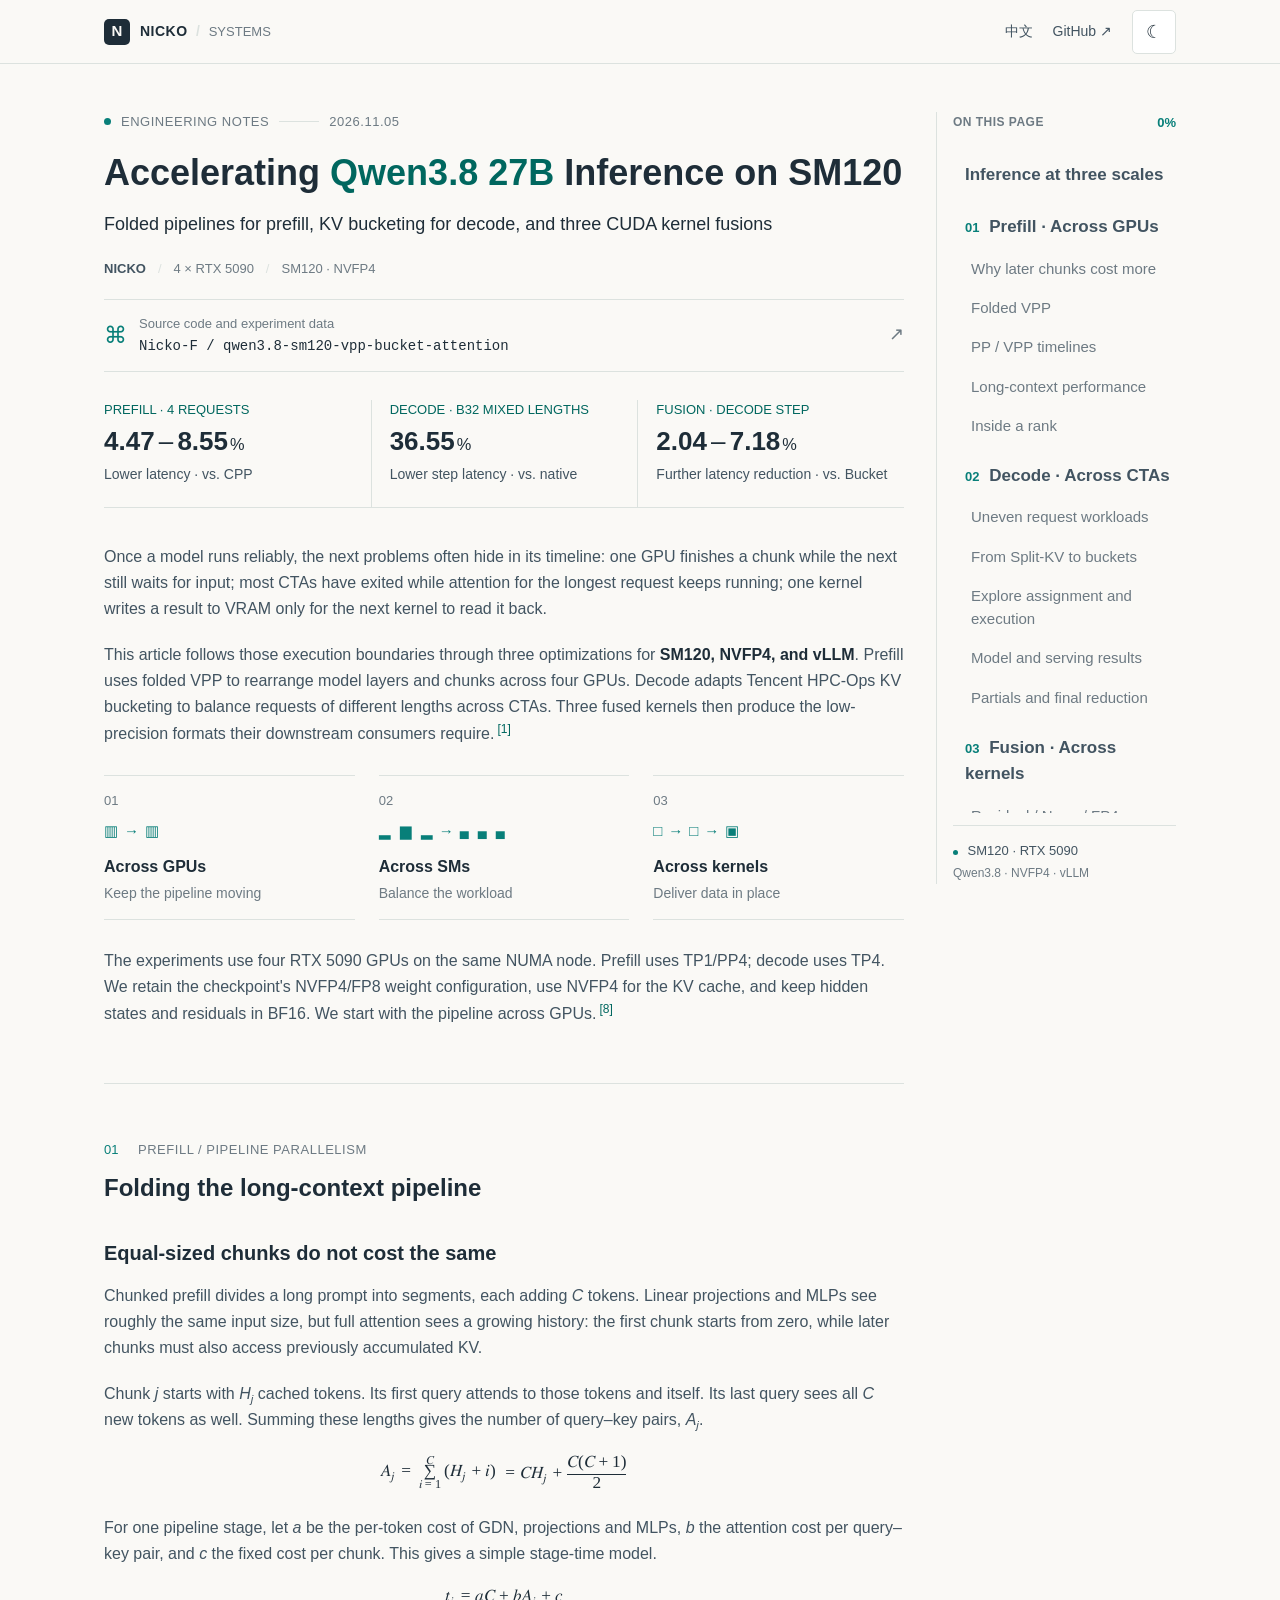
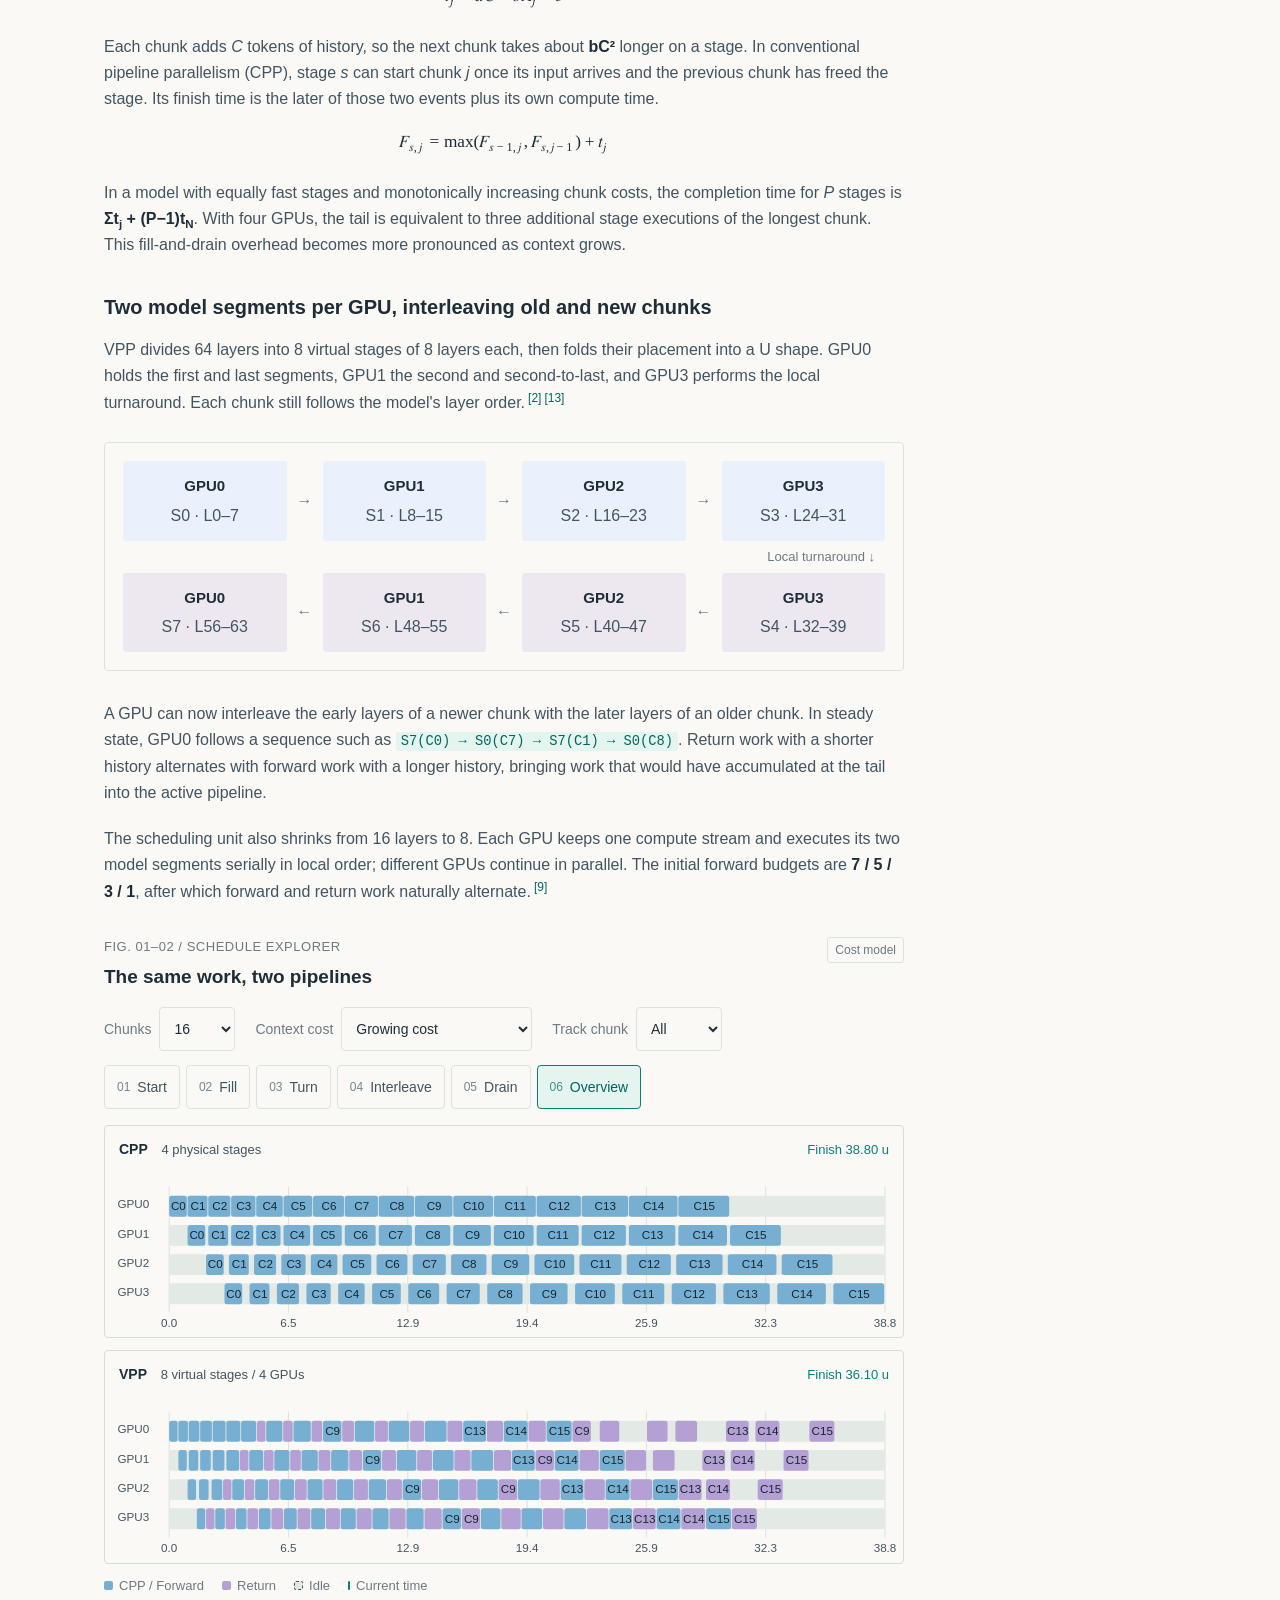
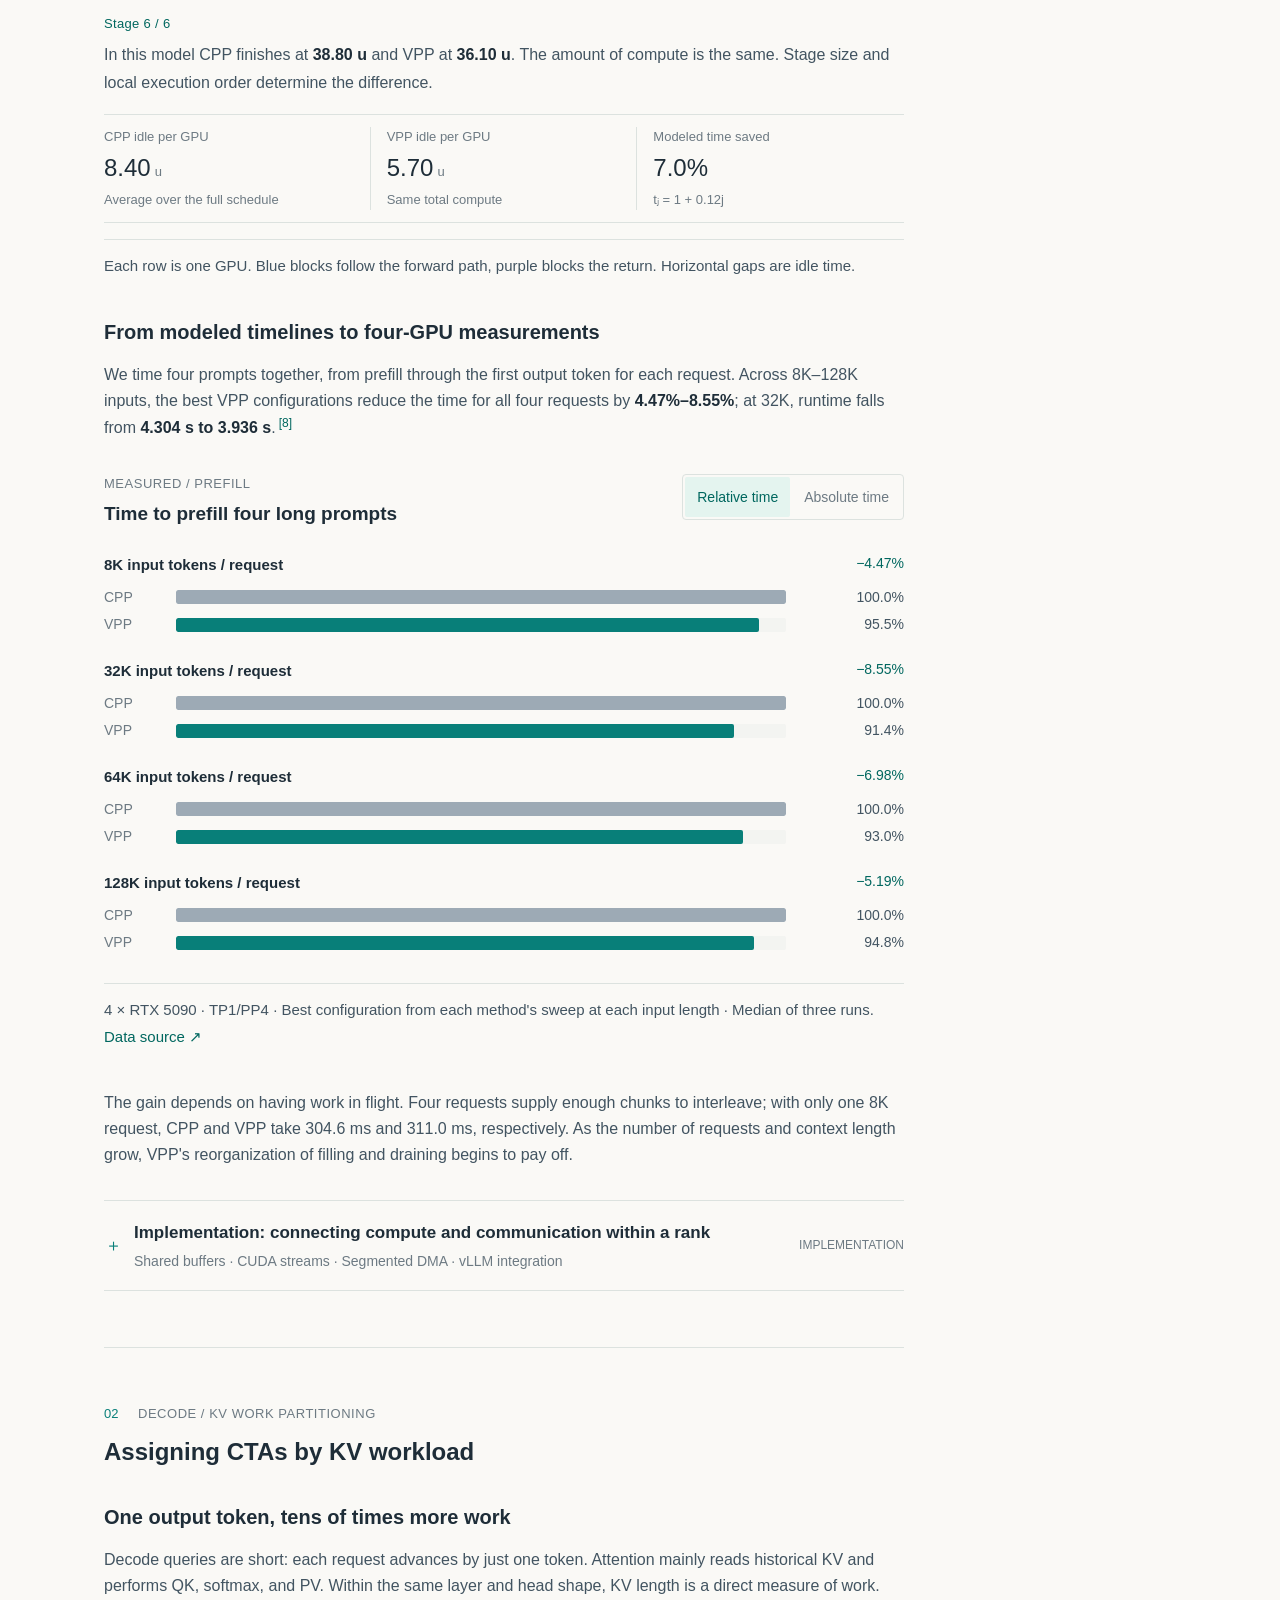
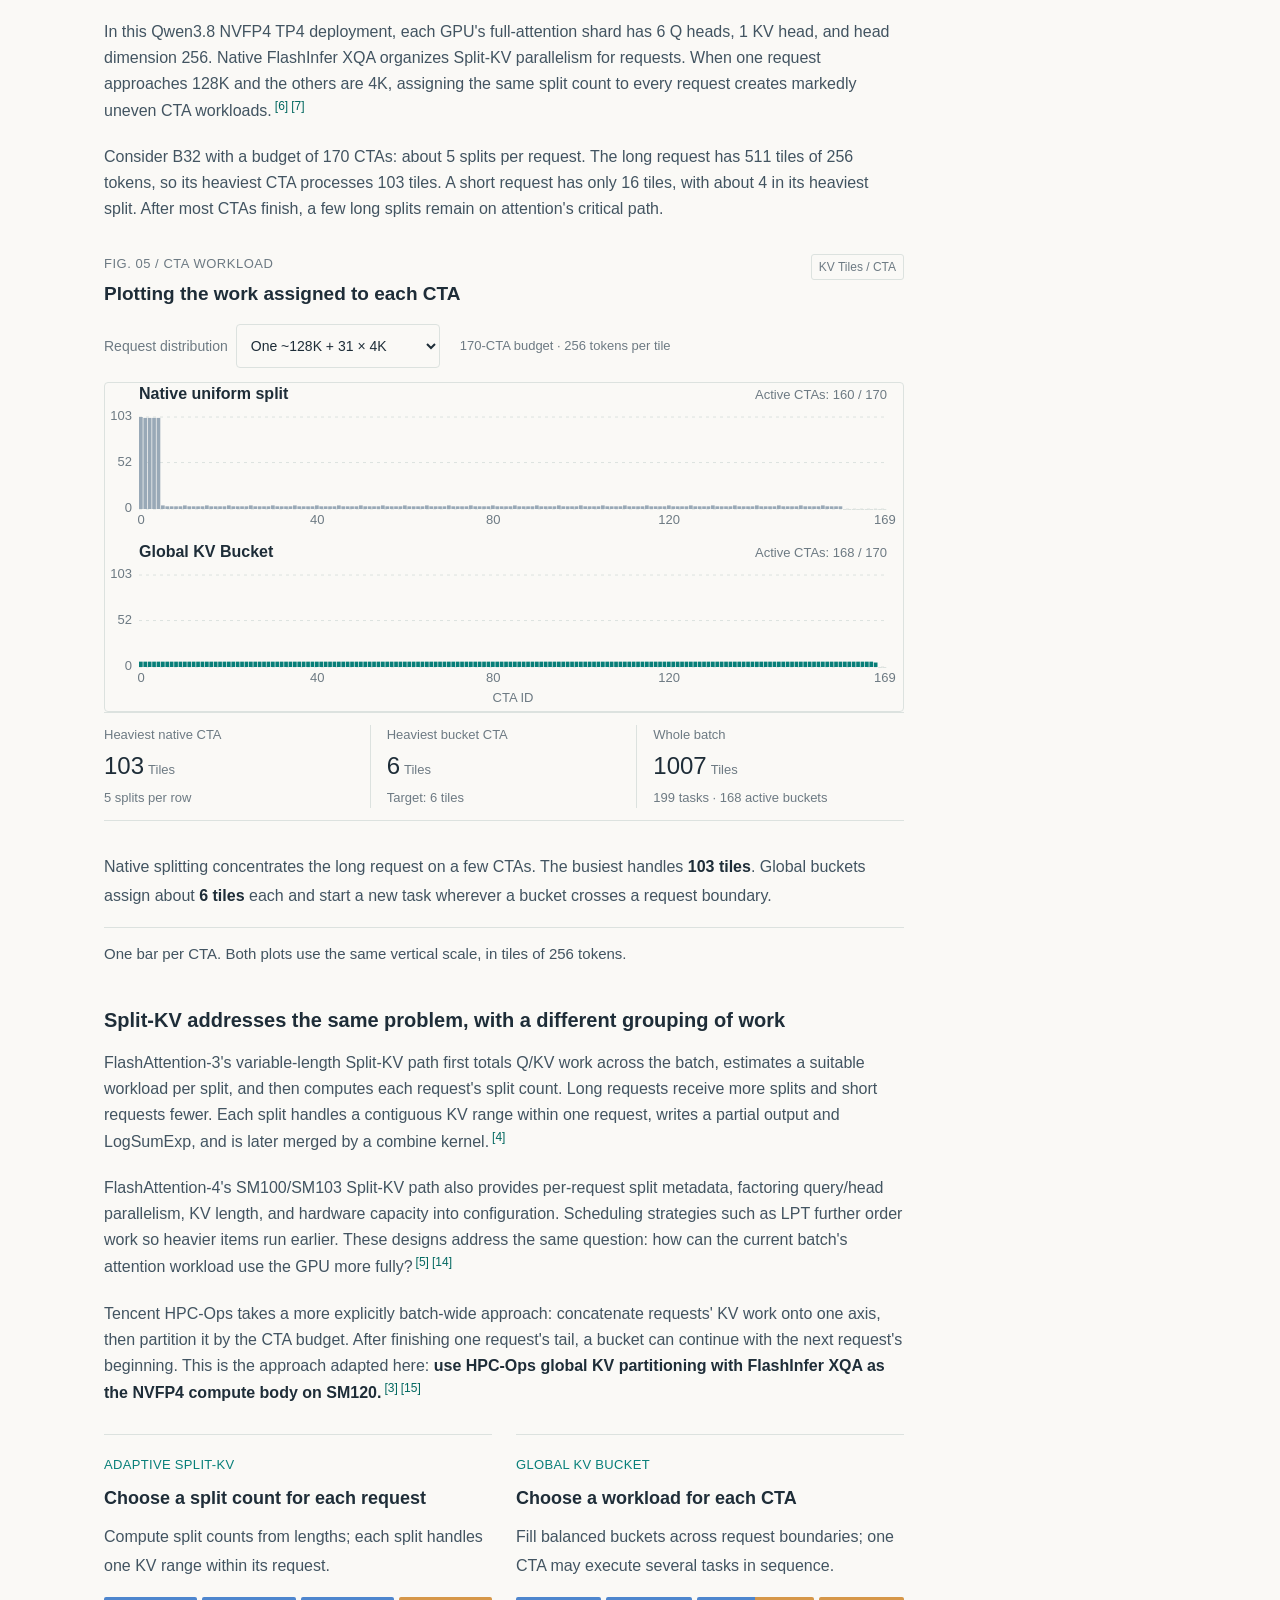
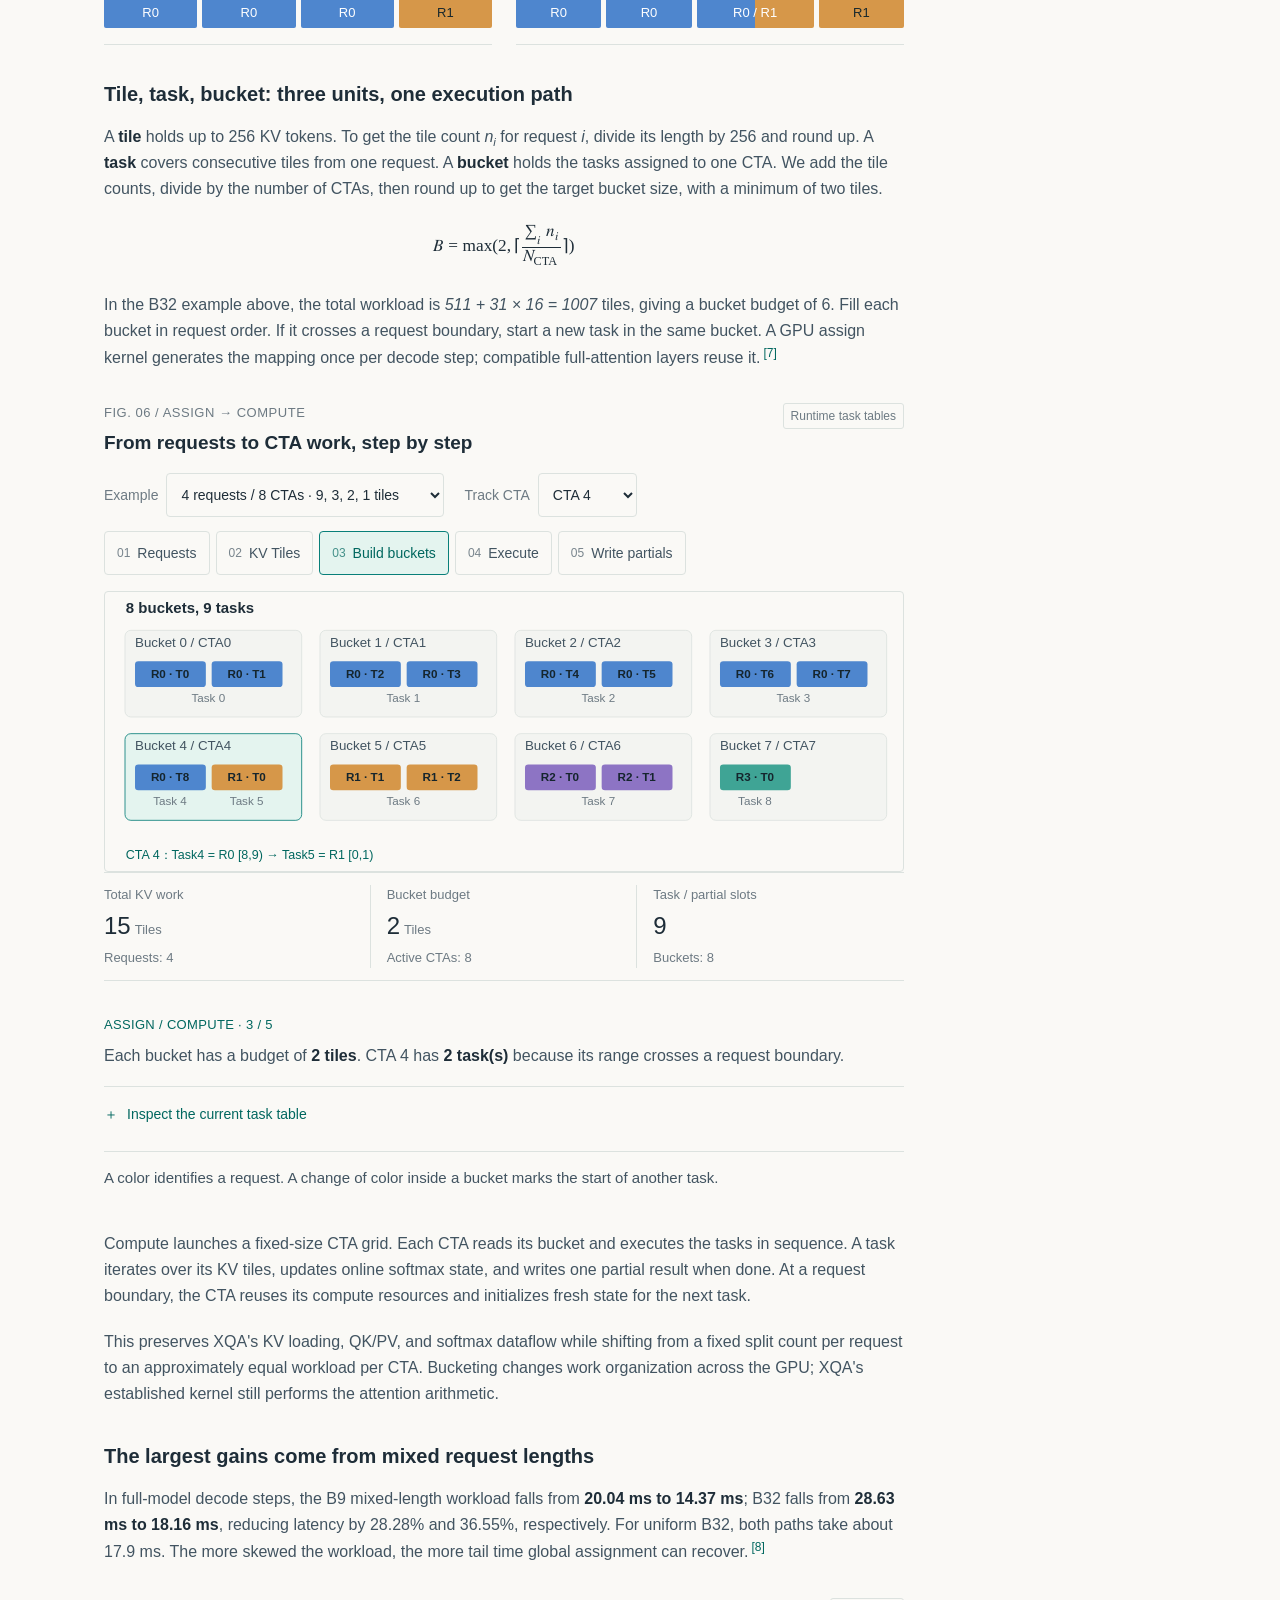
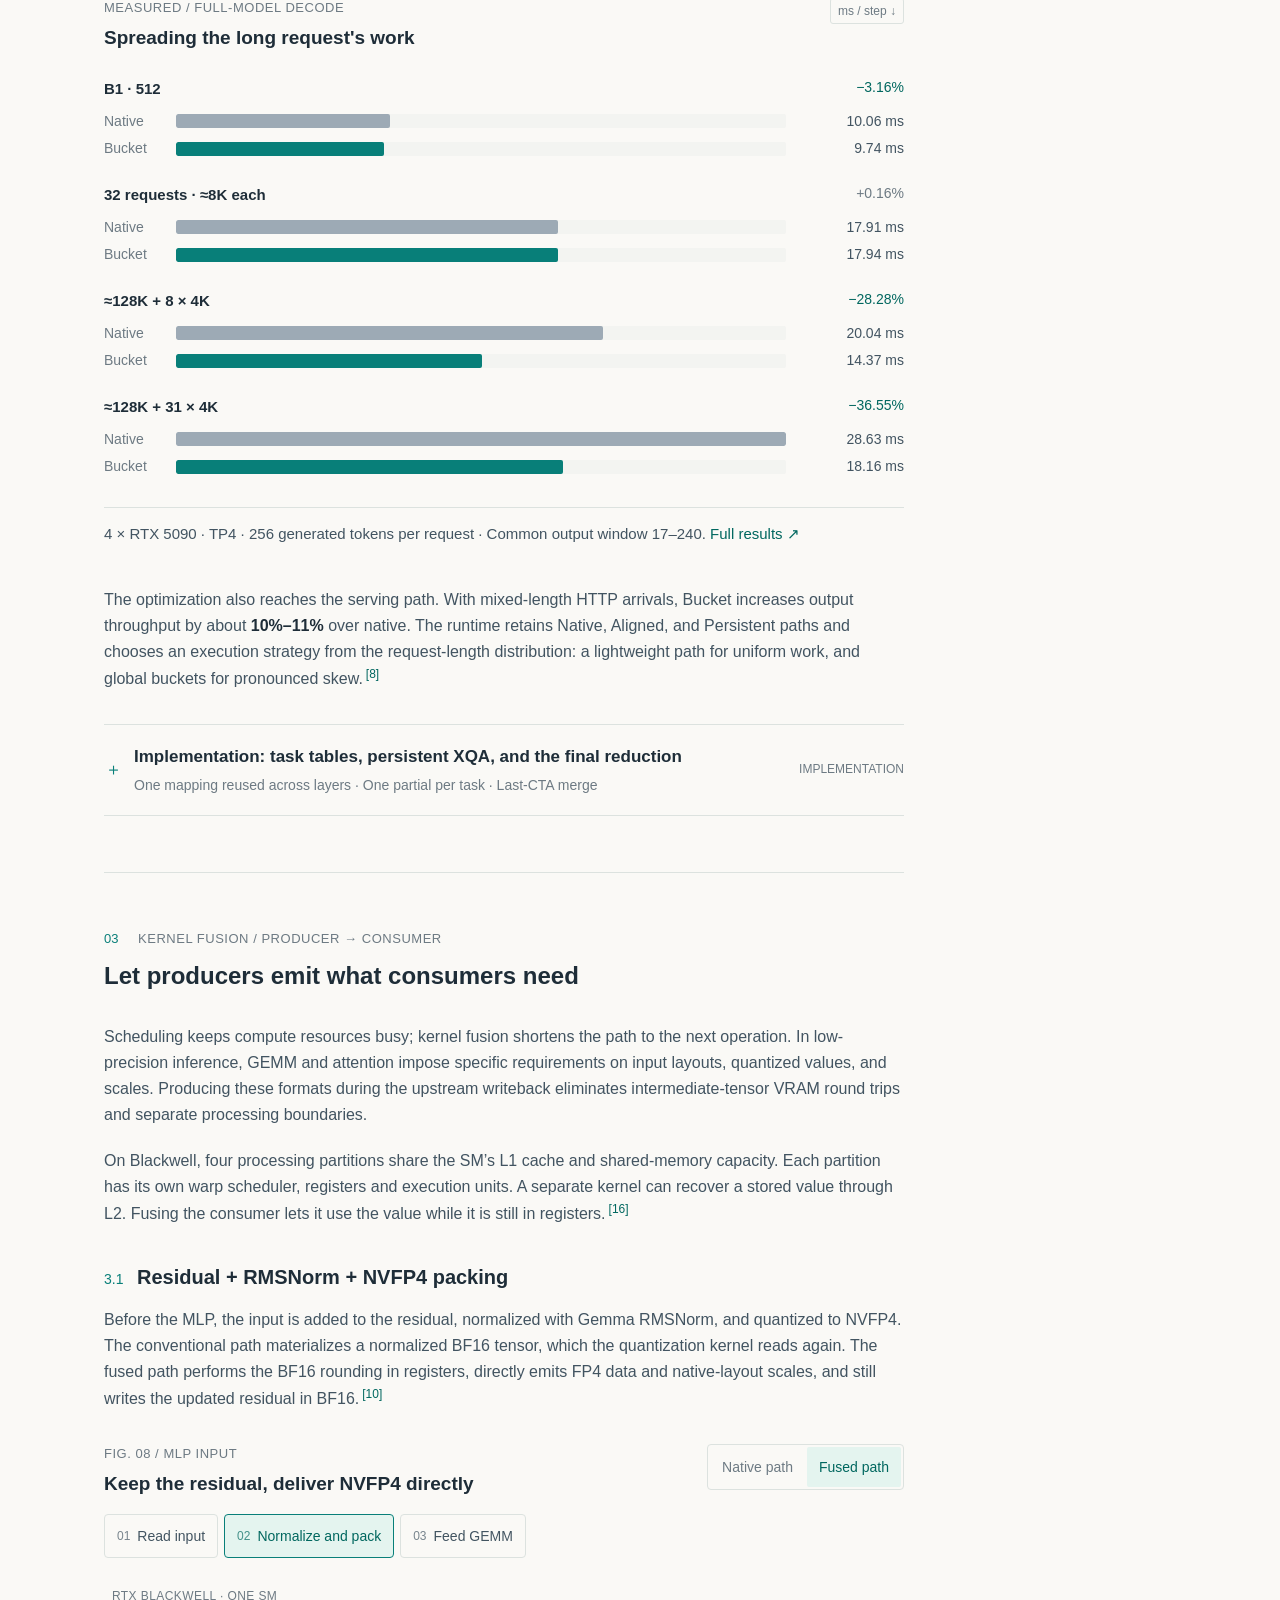
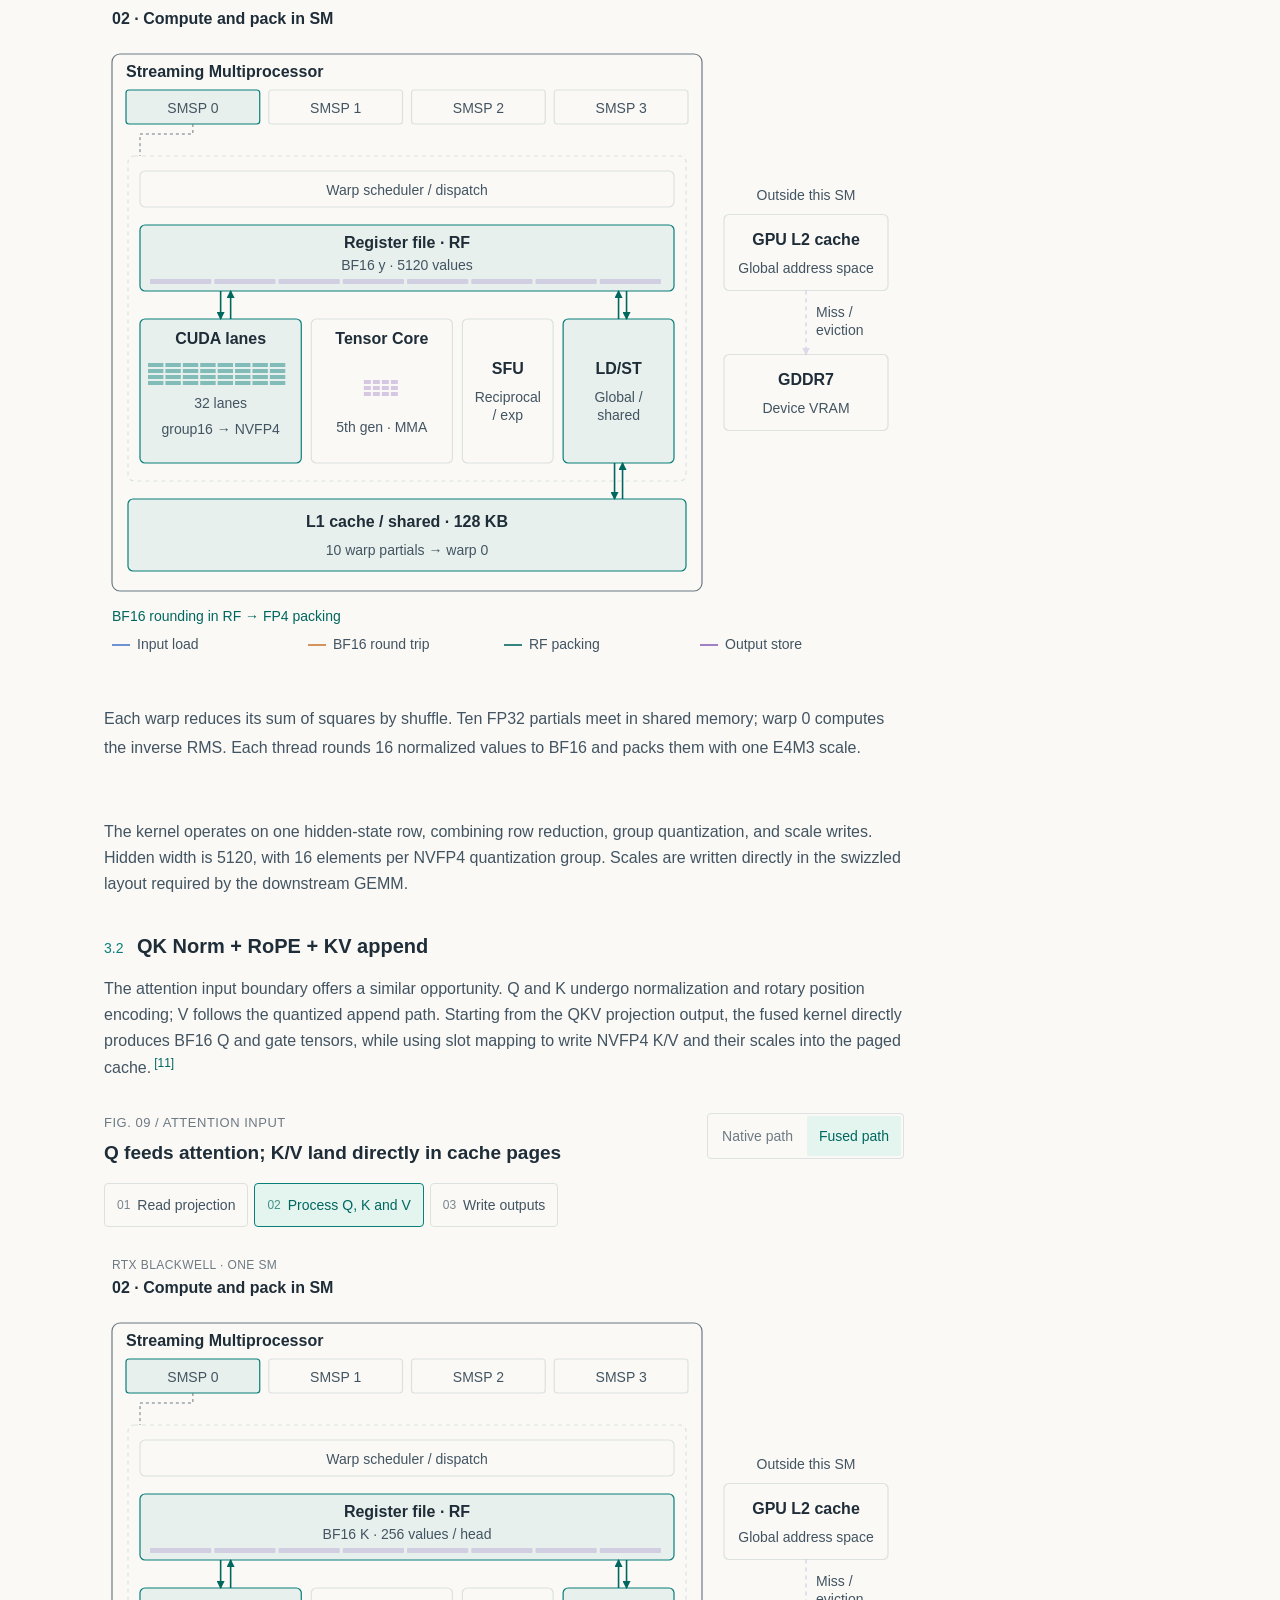
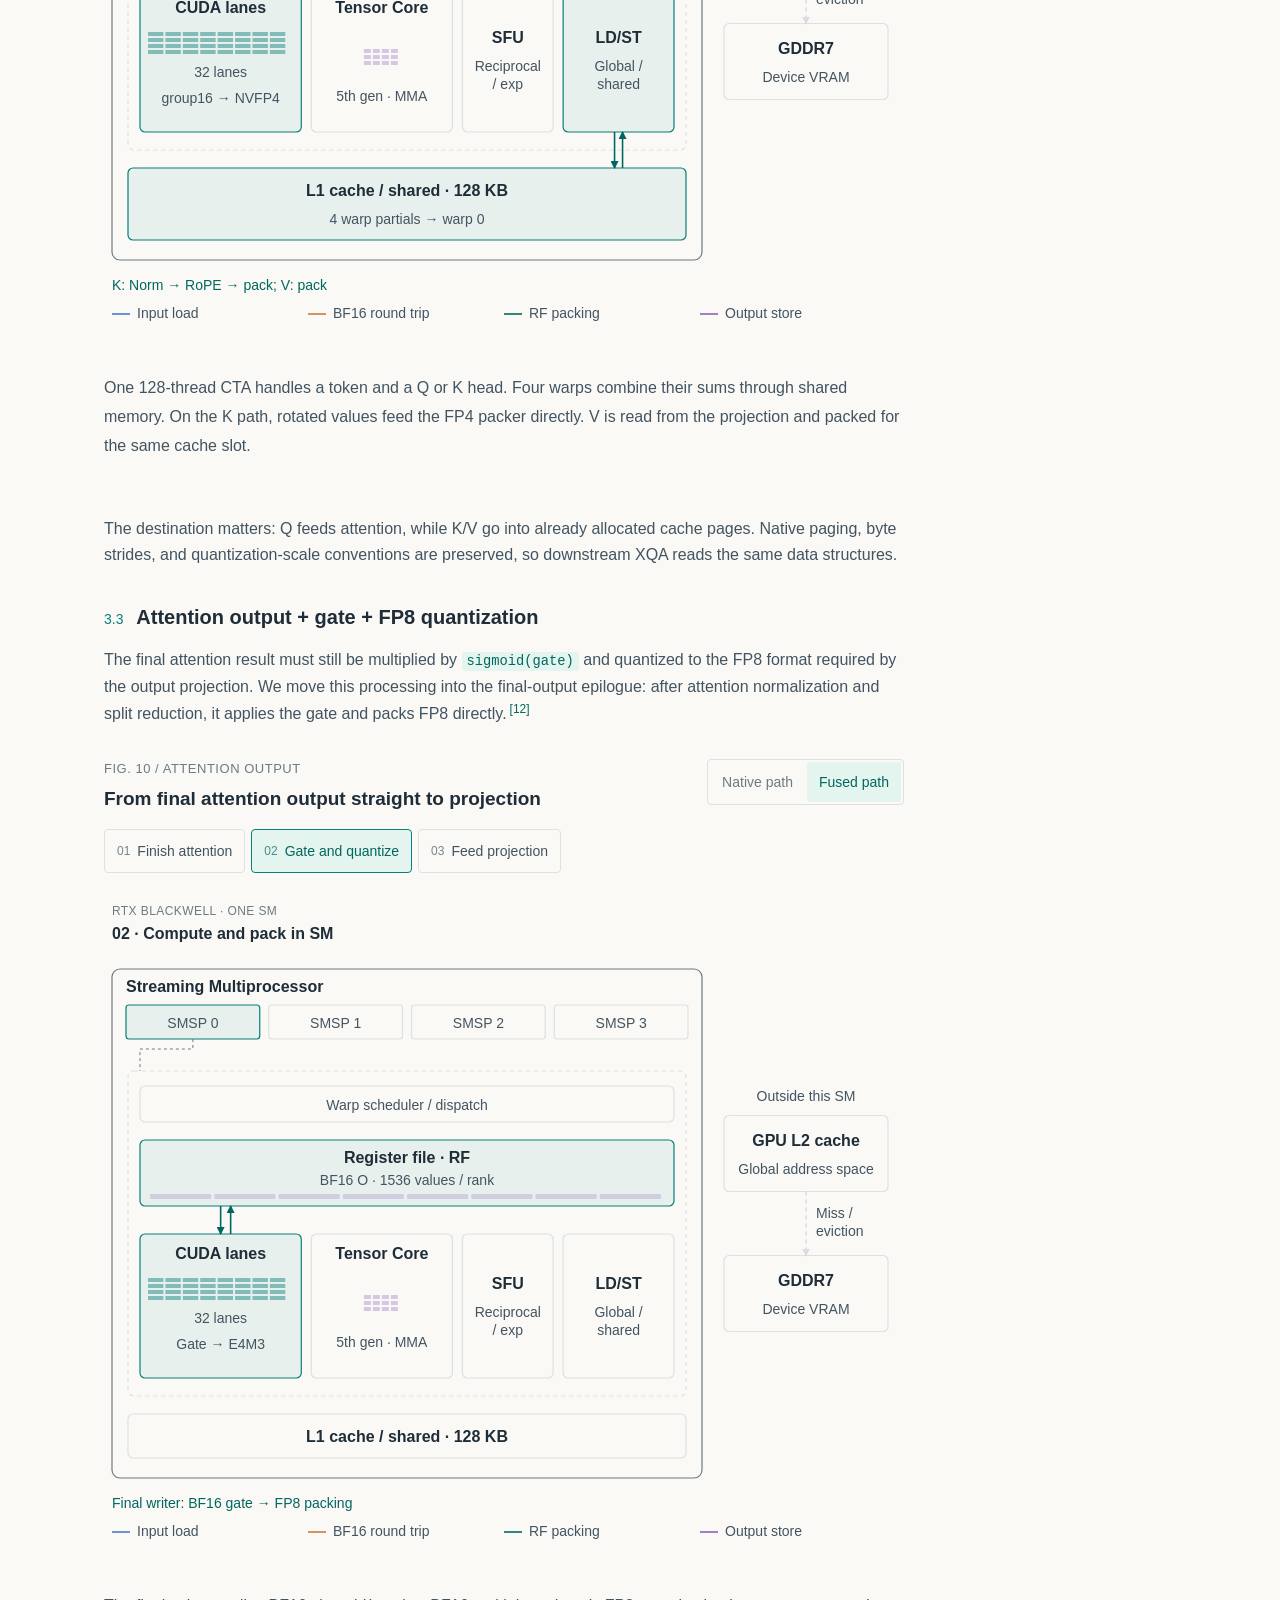
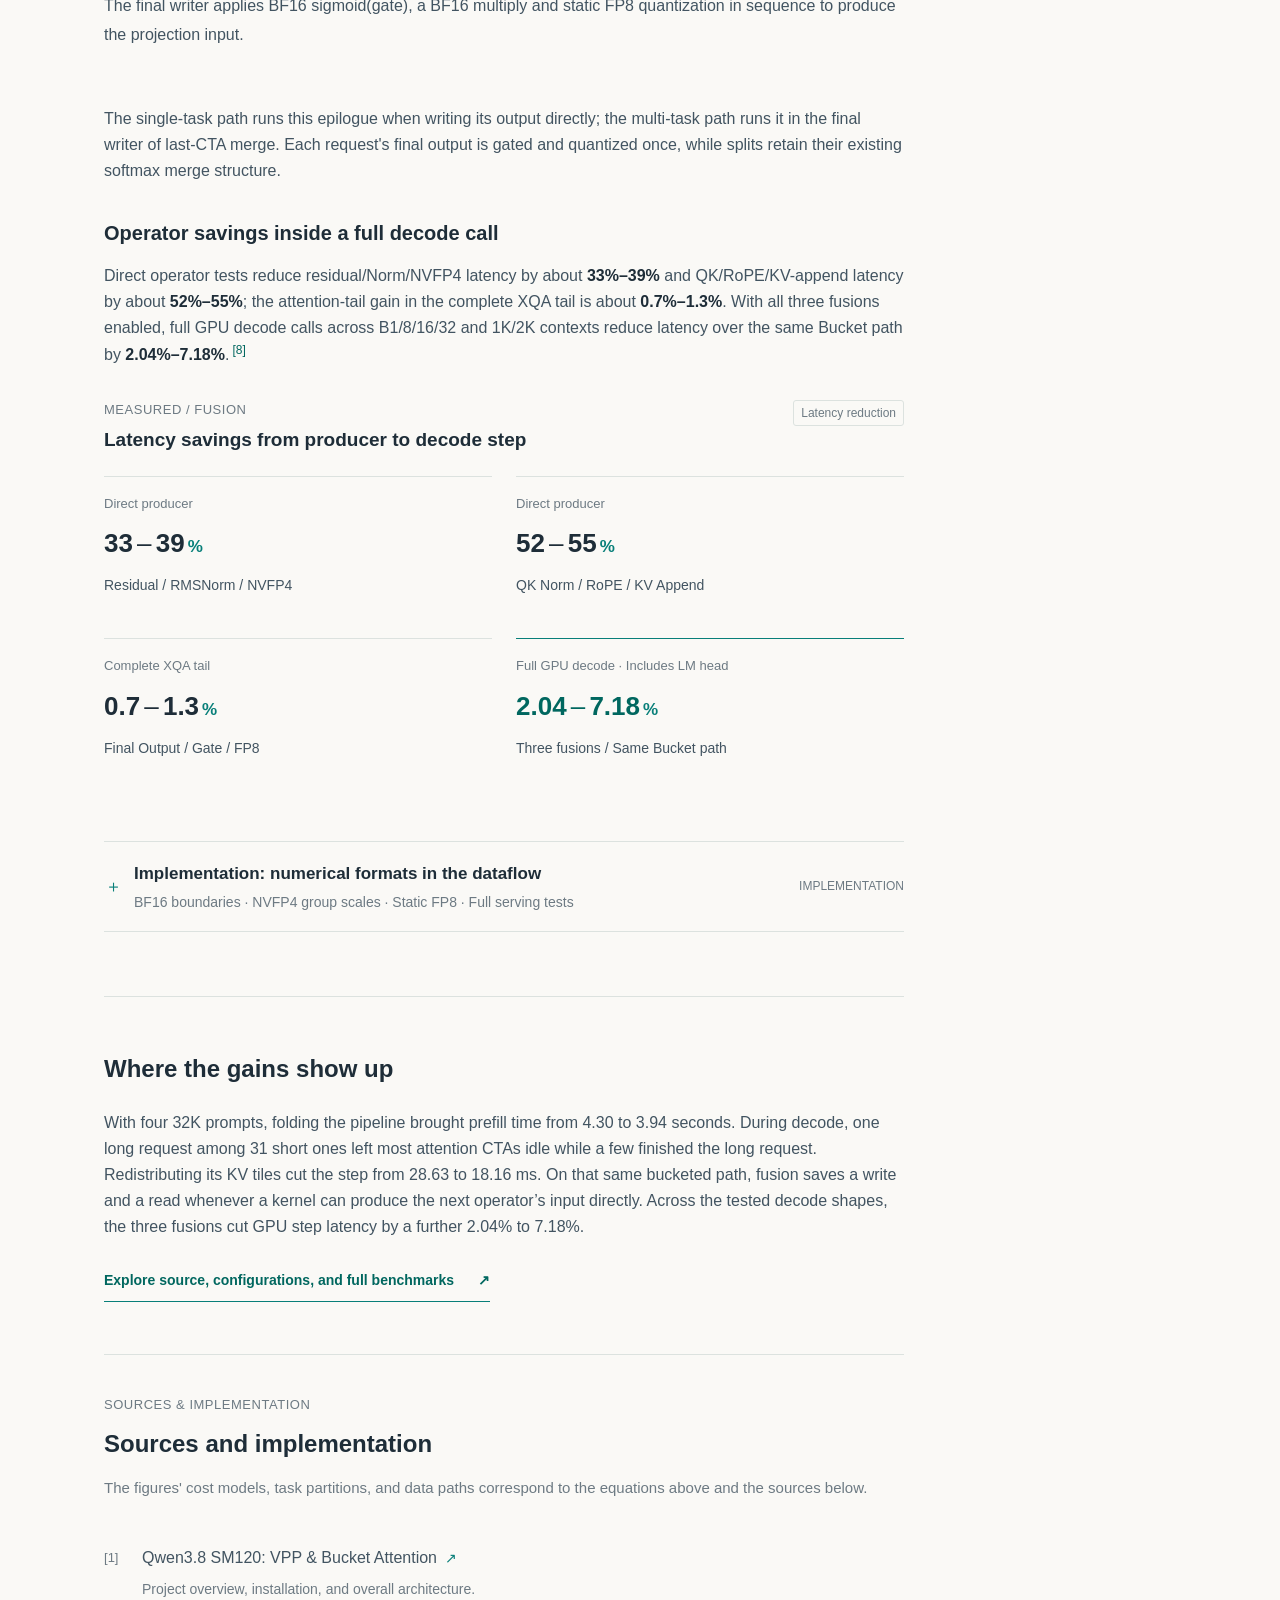
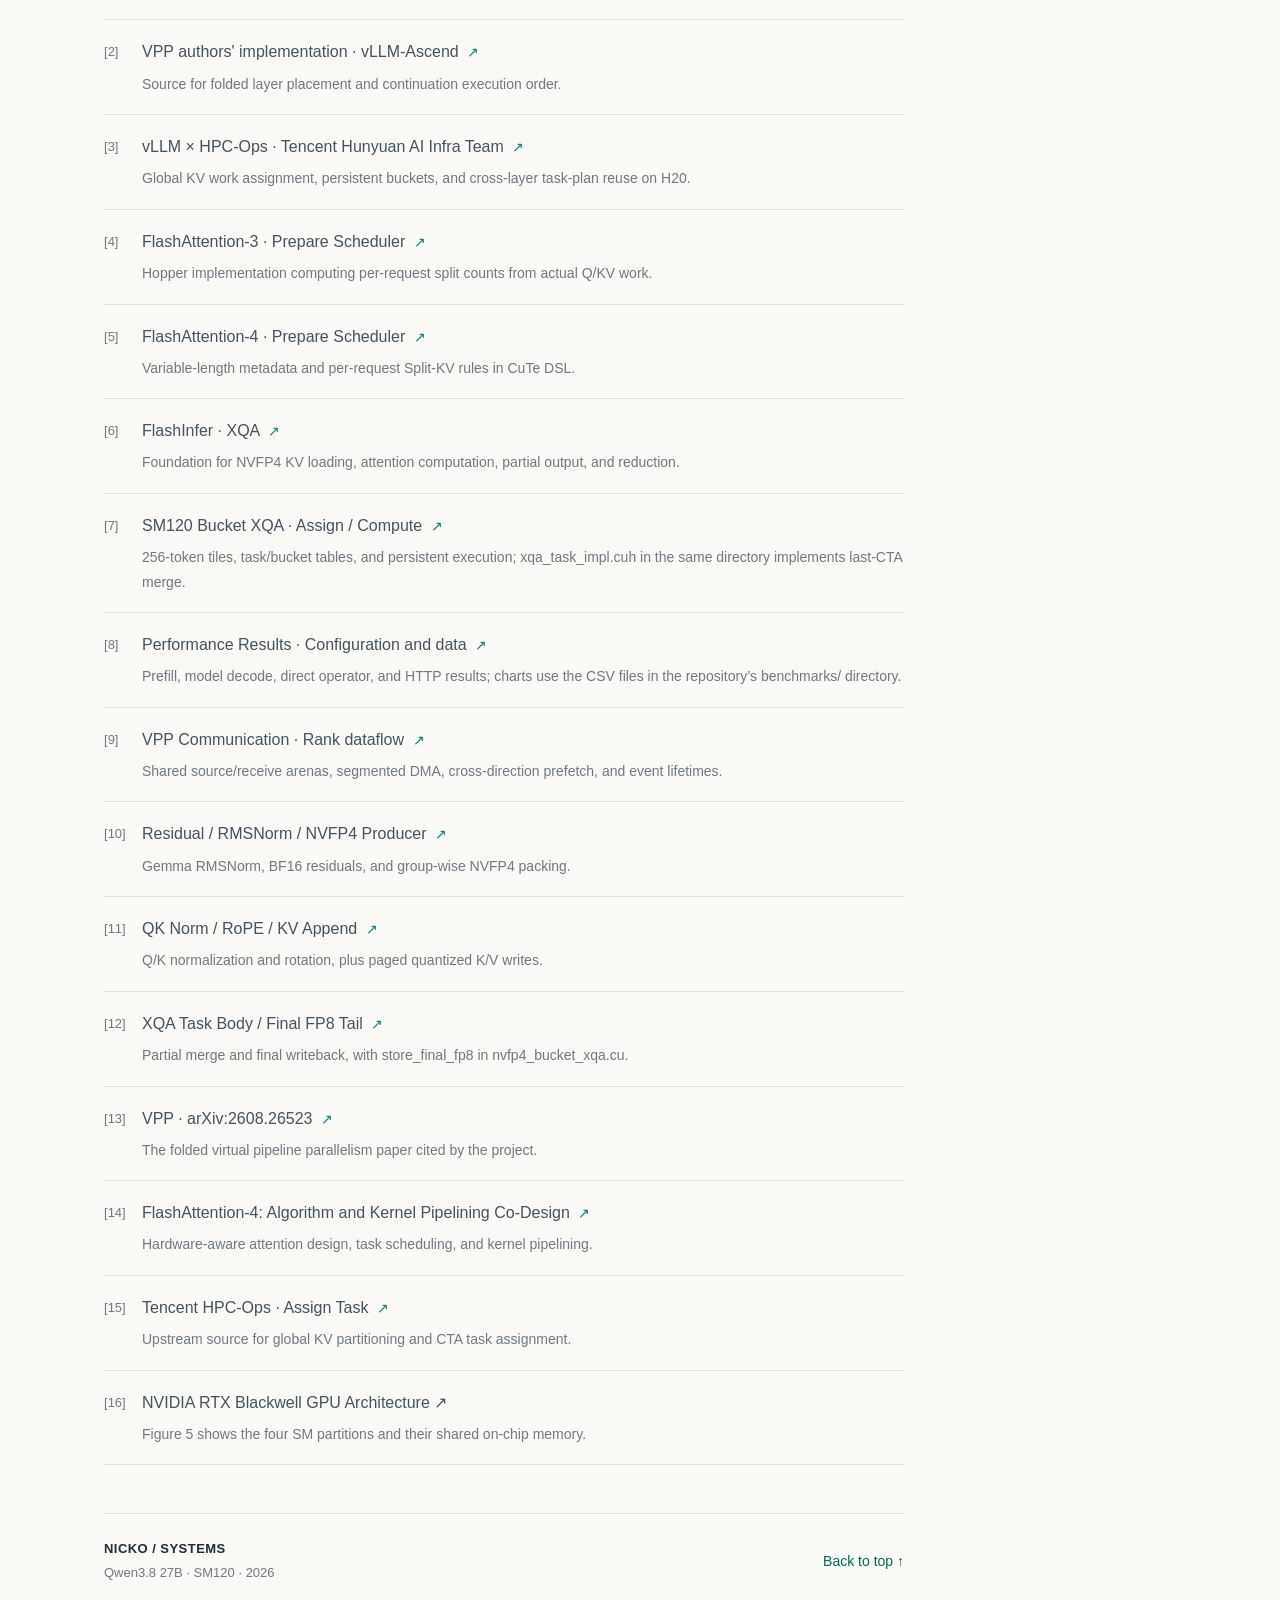
==== docs/blog/index.html @ be25aa09 "Illustrate SM120 fusion paths and align the bilingual article layout" ====
<!doctype html>
<html lang="en" data-theme="light">
<head>
<meta charset="utf-8"><meta name="viewport" content="width=device-width,initial-scale=1">
<meta name="color-scheme" content="light dark"><meta name="theme-color" content="#faf9f6">
<title>Accelerating Qwen3.8 27B Inference on SM120</title><meta name="description" content="Interactive diagrams of folded VPP prefill, KV-length-aware decode and three CUDA kernel fusions on four RTX 5090 GPUs.">
<link rel="alternate" hreflang="en" href="index.html">
<link rel="alternate" hreflang="zh-CN" href="zh-CN.html">
<script>
(() => {
  let saved;
  try { saved = localStorage.getItem('qwen-theme'); } catch {}
  const systemDark = matchMedia('(prefers-color-scheme: dark)').matches;
  document.documentElement.dataset.theme = saved === 'light' || saved === 'dark' ? saved : (systemDark ? 'dark' : 'light');
})();
</script>
<style>/* Design tokens and the shared 800px reading track. */
:root {
  --bg: #faf9f6;
  --panel: #fff;
  --panel-2: #f3f4f1;
  --ink: #1e2d38;
  --ink-2: #425461;
  --muted: #6d7a83;
  --border: #dce2df;
  --accent: #087f79;
  --accent-strong: #00675f;
  --accent-soft: #e4f4ef;
  --blue: #4878c9;
  --blue-soft: #eaf0fc;
  --purple: #8962ba;
  --orange: #c97a39;
  --code-bg: #14202c;
  --trace-bg: #f3f4f1;
  --trace-grid: #d4deda;
  --trace-ink: #425461;
  --req0: #4e86ce;
  --req1: #d69749;
  --req2: #8d74c4;
  --req3: #3fa495;
  --sans: -apple-system, BlinkMacSystemFont, 'Segoe UI', 'PingFang SC', 'Hiragino Sans GB', 'Microsoft YaHei', 'Noto Sans SC', sans-serif;
  --mono: ui-monospace, 'Cascadia Code', 'SFMono-Regular', Consolas, 'Liberation Mono', 'Microsoft YaHei', 'Noto Sans SC', monospace;
  --math: 'Cambria Math', 'STIX Two Math', Georgia, 'Times New Roman', serif;
  --reading-width: 50rem;
  --rail-width: 15rem;
  --column-gap: 2rem;
  --shell-width: calc(var(--reading-width) + var(--column-gap) + var(--rail-width));
  --header-height: 4rem;
  color-scheme: light;
  --trace-title: #1e2d38;
  --trace-lane: #e3e9e5;
  --trace-forward: #76afd2;
  --trace-return: #b5a0d5;
  --trace-cursor: #087f79;
  --trace-forward-alt: #8cb6cf;
  --trace-send: #e2b46d;
  --trace-receive: #8ec4b8;
  --trace-ring: #d6c58d;
  --trace-block-ink: #15252d;
}

:root[data-theme=dark] {
  --bg: #11181f;
  --panel: #17222b;
  --panel-2: #1c2a34;
  --ink: #e1e9ec;
  --ink-2: #b6c5ce;
  --muted: #879da9;
  --border: #30414a;
  --accent: #62cabc;
  --accent-strong: #83dfd1;
  --accent-soft: #1e3738;
  --blue: #85ade7;
  --blue-soft: #213449;
  --purple: #b699dd;
  --orange: #dfaa70;
  --code-bg: #0c141c;
  --trace-bg: #0d1722;
  --trace-grid: #233343;
  --trace-ink: #a3bacb;
  --req0: #6499df;
  --req1: #d8a262;
  --req2: #a48dd6;
  --req3: #65b7a7;
  color-scheme: dark;
  --trace-title: #e1e9ec;
  --trace-lane: #1d2c3d;
  --trace-forward: #2f657f;
  --trace-return: #655083;
  --trace-cursor: #8fe0c1;
  --trace-forward-alt: #3d697e;
  --trace-send: #805d35;
  --trace-receive: #386c60;
  --trace-ring: #6b623e;
  --trace-block-ink: #f1f6f8;
}

/* Global type, element defaults, and the single article shell. */
* {
  box-sizing: border-box;
}

html {
  scroll-behavior: smooth;
  scroll-padding-top: calc(var(--header-height) + 1.5rem);
}

body {
  margin: 0;
  background: var(--bg);
  color: var(--ink);
  font-family: var(--sans);
  font-size: 16px;
  line-height: 1.625;
}

.article-shell {
  display: grid;
  grid-template-columns: minmax(0, var(--reading-width)) var(--rail-width);
  align-items: start;
  column-gap: var(--column-gap);
  width: min(calc(100% - 3rem), var(--shell-width));
  margin-inline: auto;
  padding-top: calc(var(--header-height) + 3rem);
}

#article {
  min-width: 0;
  padding: 0;
  container: article / inline-size;
}

.prose, .wide {
  width: 100%;
  max-width: none;
  margin-inline: 0;
}

.prose p, .experiment-body p {
  font-size: 16px;
  line-height: 1.625;
  color: var(--ink-2);
}

button, select, input {
  font: inherit;
}

button, a, select {
  -webkit-tap-highlight-color: transparent;
}

a {
  color: var(--accent-strong);
  text-decoration: none;
}

a:hover {
  text-decoration: underline;
  text-underline-offset: 4px;
}

button {
  cursor: pointer;
}

button:disabled {
  cursor: default;
  opacity: .45;
}

button:focus-visible,
a:focus-visible,
select:focus-visible,
summary:focus-visible,
[tabindex]:focus-visible {
  outline: 2px solid var(--accent);
  outline-offset: 4px;
  border-radius: 5px;
}

h1, h2, h3, h4 {
  color: var(--ink);
  line-height: 1.35;
  margin: 0;
  font-weight: 600;
  text-wrap: pretty;
}

h2 {
  font-size: 24px;
}

h3 {
  font-size: 20px;
  margin: 2.25rem 0 1rem;
}

h4 {
  font-size: 18px;
  margin: 24px 0 10px;
}

p {
  margin: 0 0 1.25rem;
}

small {
  font-size: 13px;
}

strong {
  font-weight: 600;
}

code {
  font-family: var(--mono);
  font-size: .86em;
  padding: 2px 5px;
  border-radius: 3px;
  color: var(--accent-strong);
  background: var(--accent-soft);
  overflow-wrap: anywhere;
}

pre {
  white-space: pre;
  overflow-x: auto;
  tab-size: 4;
  margin: 0;
}

pre code {
  display: block;
  word-break: normal;
  padding: 18px 20px;
  background: none;
  color: #d5e4ed;
  font-size: 14px;
  line-height: 1.8;
}

.table-wrap, .svg-scroll, pre {
  overscroll-behavior-x: contain;
}

i:not(.key) {
  font-style: italic;
}

sub, sup {
  font-size: 72%;
  line-height: 0;
}

figure {
  margin: 2rem 0 2.5rem;
  min-width: 0;
}

figcaption {
  font-size: 15px;
  line-height: 1.8;
  color: var(--ink-2);
  padding-top: 12px;
  border-top: 1px solid var(--border);
}

.muted {
  color: var(--muted);
}

.dot {
  width: 7px;
  height: 7px;
  border-radius: 100%;
  display: inline-block;
  background: var(--accent);
  flex: none;
}

/* Persistent header and right-hand contents rail. */
.reading-progress {
  height: 2px;
  position: fixed;
  left: 0;
  right: 0;
  top: 0;
  z-index: 100;
  background: transparent;
}

.reading-progress span {
  height: 100%;
  width: 0;
  display: block;
  background: var(--accent);
}

.skip-link {
  position: fixed;
  top: -100px;
  left: 20px;
  z-index: 110;
  background: var(--panel);
  padding: 10px;
}

.skip-link:focus {
  top: 10px;
}

.site-header {
  height: var(--header-height);
  position: fixed;
  left: 0;
  top: 0;
  right: 0;
  z-index: 90;
  border-bottom: 1px solid var(--border);
  background: var(--bg);
  display: flex;
  align-items: center;
  justify-content: space-between;
  padding: 0 max(24px, calc((100% - var(--shell-width))/2));
}

.wordmark {
  display: flex;
  gap: 10px;
  align-items: center;
  font-size: 14px;
  letter-spacing: .035em;
  color: var(--ink);
  font-weight: 600;
}

.wordmark:hover {
  text-decoration: none;
}

.brand-mark {
  display: grid;
  place-items: center;
  width: 26px;
  height: 26px;
  background: var(--ink);
  color: var(--bg);
  border-radius: 5px;
  font-size: 15px;
  letter-spacing: 0;
}

.wordmark-divider {
  color: var(--border);
  padding: 0 4px;
}

.wordmark-sub {
  color: var(--muted);
  font-size: 13px;
  font-weight: 400;
  letter-spacing: 0;
}

.header-actions {
  display: flex;
  align-items: center;
  gap: 20px;
  min-width: 0;
}

.header-link {
  color: var(--ink-2);
  font-size: 14px;
  font-weight: 500;
}

#language-switch {
  white-space: nowrap;
  padding-block: 6px;
}

.icon-button {
  border: 1px solid var(--border);
  border-radius: 5px;
  width: 44px;
  height: 44px;
  background: var(--panel);
  color: var(--ink);
  display: grid;
  place-items: center;
  padding: 0;
  line-height: 1;
  font-size: 18px;
}

.mobile-menu {
  display: none;
}

.toc {
  position: sticky;
  top: calc(var(--header-height) + 2.5rem);
  display: flex;
  flex-direction: column;
  min-width: 0;
  max-height: calc(100dvh - var(--header-height) - 4rem);
  padding-inline-start: 1rem;
  border-inline-start: 1px solid var(--border);
  z-index: 50;
}

.toc-heading {
  display: flex;
  align-items: center;
  justify-content: space-between;
  color: var(--muted);
  font-size: 12px;
  font-weight: 600;
  letter-spacing: .04em;
  margin: 0 0 16px;
  padding: 0;
  gap: 8px;
}

.toc-heading span {
  font-family: var(--sans);
  font-size: 13px;
  letter-spacing: 0;
  color: var(--accent);
  font-variant-numeric: tabular-nums;
}

.toc nav {
  overflow: auto;
  scrollbar-width: thin;
  padding: 0 3px 16px 0;
}

.toc nav a {
  display: block;
  border-left: 2px solid transparent;
  font-size: 16px;
  color: var(--muted);
  line-height: 1.55;
  padding: 7px 0 7px 10px;
  margin-bottom: 2px;
  overflow-wrap: anywhere;
}

.toc nav a:hover {
  text-decoration: none;
  color: var(--ink);
}

.toc nav a.active {
  color: var(--accent-strong);
  border-left-color: var(--accent);
}

.toc nav .toc-main {
  font-weight: 600;
  color: var(--ink-2);
  margin: 6px 0;
  font-size: 17px;
}

.toc nav .toc-chapter {
  font-weight: 600;
  color: var(--ink-2);
  margin-top: 12px;
  font-size: 17px;
}

.toc-chapter span {
  font-size: 13px;
  font-family: var(--sans);
  color: var(--accent);
  margin-right: 5px;
  font-variant-numeric: tabular-nums;
}

.toc nav .toc-sub {
  padding-left: 16px;
  font-size: 15px;
}

.toc-bottom {
  margin-top: 12px;
  font-size: 13px;
  padding: 14px 0 0;
  border-top: 1px solid var(--border);
  color: var(--ink-2);
  line-height: 1.7;
}

.toc-bottom .dot {
  width: 5px;
  height: 5px;
  margin-right: 6px;
}

.toc-bottom .muted {
  font-size: 12px;
}

.toc-scrim {
  display: none;
}

/* Compact article opening and linked performance summaries. */
.hero {
  padding: 0 0 2rem;
}

.hero-grid {
  display: grid;
  gap: 1.75rem;
}

.hero-copy,
.repo-card > span,
.header-actions,
.chapter-heading > div,
.figure-header > div,
summary > span {
  min-width: 0;
}

.eyebrow {
  font-family: var(--sans);
  letter-spacing: .04em;
  font-weight: 500;
  font-size: 13px;
  display: flex;
  align-items: center;
  gap: 10px;
  color: var(--muted);
  margin-bottom: 18px;
  line-height: 1.5;
  flex-wrap: wrap;
}

.eyebrow-line {
  display: inline-block;
  width: 40px;
  height: 1px;
  background: var(--border);
}

.hero h1 {
  text-wrap: balance;
  font-size: 36px;
  letter-spacing: 0;
  line-height: 1.25;
  font-weight: 600;
}

.hero-accent {
  white-space: nowrap;
  color: var(--accent-strong);
}

.hero-subtitle {
  font-size: 18px;
  line-height: 1.5;
  letter-spacing: 0;
  font-weight: 400;
  margin: 16px 0;
  color: var(--ink);
}


.hero-meta {
  display: flex;
  align-items: center;
  gap: 12px;
  font-size: 13px;
  letter-spacing: 0;
  color: var(--muted);
  margin: 20px 0;
  flex-wrap: wrap;
}

.hero-meta > span:first-child {
  font-weight: 600;
  color: var(--ink-2);
}

.meta-divider {
  color: var(--border);
}

.repo-card {
  display: flex;
  align-items: center;
  gap: 12px;
  margin: 20px 0 0;
  padding: 13px 0;
  border-block: 1px solid var(--border);
  color: var(--ink);
}

.repo-card:hover {
  color: var(--accent-strong);
  text-decoration: none;
}

.repo-card small {
  color: var(--muted);
  display: block;
  font-size: 13px;
  letter-spacing: 0;
  margin-bottom: 1px;
}

.repo-card strong {
  display: block;
  font-family: var(--mono);
  font-size: 14px;
  overflow-wrap: anywhere;
  font-weight: 500;
}

.repo-symbol, .repo-arrow {
  flex: none;
}

.repo-symbol {
  font-size: 23px;
  color: var(--accent);
  line-height: 1;
}

.repo-arrow {
  margin-left: auto;
  font-size: 18px;
  color: var(--muted);
}

.hero-results {
  display: grid;
  grid-template-columns: repeat(3, minmax(0, 1fr));
  border-bottom: 1px solid var(--border);
}

.hero-results a {
  display: grid;
  align-content: start;
  gap: 6px;
  padding: 0 18px 20px;
  color: var(--ink);
  text-decoration: none;
}

.hero-results a:first-child {
  padding-inline-start: 0;
}

.hero-results a:last-child {
  padding-inline-end: 0;
}

.hero-results a + a {
  border-inline-start: 1px solid var(--border);
}

.hero-results small {
  font: 500 13px/1.6 var(--sans);
  color: var(--accent-strong);
}

.hero-results strong {
  font-size: 26px;
  line-height: 1.2;
  font-variant-numeric: tabular-nums;
  letter-spacing: normal;
  white-space: nowrap;
  font-weight: 600;
}

.metric-range .dash {
  margin-inline: .16em;
  font-weight: 400;
}

.hero-results strong .unit {
  margin-inline-start: 2px;
  font-size: .63em;
  font-weight: 500;
}

.hero-results a > span {
  font-size: 14px;
  line-height: 1.65;
  color: var(--ink-2);
}

.hero-results a:hover strong, .hero-results a:focus-visible strong {
  color: var(--accent-strong);
}

.prose strong {
  color: var(--ink);
}

.intro {
  padding-top: .25rem;
}

.ref {
  font-size: 12px;
  vertical-align: super;
  font-family: var(--sans);
  white-space: nowrap;
  margin-left: 3px;
}

.chapter-map {
  display: grid;
  grid-template-columns: repeat(3, minmax(0, 1fr));
  gap: 24px;
  margin: 28px 0;
}

.chapter-map a {
  display: flex;
  flex-direction: column;
  min-width: 0;
  padding: 14px 0;
  border-block: 1px solid var(--border);
  color: var(--ink);
}

.chapter-map a:hover {
  border-color: var(--accent);
  text-decoration: none;
}

.map-num {
  font-family: var(--sans);
  font-size: 13px;
  color: var(--muted);
  font-variant-numeric: tabular-nums;
}

.map-glyph {
  font-family: var(--mono);
  font-size: 15px;
  color: var(--accent);
  margin: 10px 0;
  white-space: normal;
}

.chapter-map strong {
  font-size: 16px;
  line-height: 1.5;
}

.chapter-map a > span:last-child {
  font-size: 14px;
  color: var(--muted);
  margin-top: 3px;
  line-height: 1.6;
}

/* Section headings remain on the same edge as the body text. */
.chapter {
  margin-top: 3.5rem;
  padding-top: 3.5rem;
  border-top: 1px solid var(--border);
}

.chapter-heading {
  position: relative;
  margin-bottom: 2rem;
}

.chapter-number {
  position: absolute;
  top: 0;
  left: 0;
  color: var(--accent);
  font-family: var(--sans);
  font-size: 13px;
  font-weight: 500;
  line-height: 1.5;
  font-variant-numeric: tabular-nums;
}

.chapter-heading .eyebrow {
  margin-bottom: 12px;
  padding-inline-start: 34px;
  font-size: 13px;
  letter-spacing: .04em;
}

.chapter-heading h2 {
  font-size: 24px;
}

/* Equations and the folded pipeline topology. */
.equation {
  display: flex;
  flex-wrap: wrap;
  align-items: center;
  justify-content: center;
  gap: .45em .3em;
  margin: 1.2em 0 1.5em;
  padding: .15em 0;
  color: var(--ink);
}

.equation math {
  font-family: var(--math);
  font-size: 1.08rem;
}

.topology {
  border: 1px solid var(--border);
  border-radius: 4px;
  background: transparent;
  padding: 18px;
  margin: 26px 0 30px;
  overflow-x: auto;
  overscroll-behavior-x: contain;
  scrollbar-width: thin;
}

.topology-row {
  display: flex;
  gap: 10px;
  align-items: center;
  justify-content: space-between;
  min-width: 620px;
}

.topology-row > span {
  display: flex;
  flex-direction: column;
  flex: 1;
  background: var(--blue-soft);
  color: var(--ink-2);
  padding: 12px 6px;
  border-radius: 3px;
  text-align: center;
  font-family: var(--sans);
  font-size: 16px;
  white-space: nowrap;
  line-height: 1.7;
}

.topology-row b {
  font-size: 15px;
  opacity: 1;
  margin-bottom: 3px;
  font-weight: 600;
  color: var(--ink);
}

.topology-row i {
  font-style: normal;
  color: var(--muted);
}

.topology-row.returning > span {
  background: color-mix(in srgb, var(--purple) 12%, transparent);
  color: var(--ink-2);
}

.fold-arrow {
  text-align: right;
  font-size: 13px;
  line-height: 1.5;
  color: var(--muted);
  padding: 6px 10px;
  min-width: 620px;
}

@container article (max-width: 42rem) {
  .topology {
    display: grid;
    grid-template-columns: repeat(2, minmax(0, 1fr));
    gap: 6px 14px;
    padding: 14px 12px;
  }

  .topology-row {
    grid-row: 1;
    min-width: 0;
    flex-direction: column;
    gap: 4px;
  }

  .topology-row.returning {
    grid-column: 2;
  }

  .topology-row > span {
    width: 100%;
    padding: 8px 4px;
    white-space: normal;
    overflow-wrap: anywhere;
  }

  .topology-row i {
    line-height: 1;
    transform: rotate(90deg);
  }

  .fold-arrow {
    grid-area: 2 / 1 / 3 / -1;
    min-width: 0;
    text-align: center;
  }

  .fold-arrow span {
    display: inline-block;
    transform: rotate(-90deg);
  }
}

/* Article figures: flush headings/captions around bounded canvases. */
.interactive, .data-figure {
  container: figure / inline-size;
  background: transparent;
}

.figure-header {
  display: flex;
  justify-content: space-between;
  align-items: flex-start;
  flex-wrap: wrap;
  gap: 16px;
  margin-bottom: 16px;
}

.figure-header > div:not(.segmented) {
  flex: 1 1 22rem;
  overflow-wrap: anywhere;
}

.figure-kicker {
  font-family: var(--sans);
  font-size: 13px;
  letter-spacing: .04em;
  color: var(--muted);
  line-height: 1.5;
  margin-bottom: 6px;
}

.figure-header h4 {
  font-size: 19px;
  line-height: 1.5;
  margin: 0;
  letter-spacing: 0;
}

.figure-tag {
  font-family: var(--sans);
  font-size: 12px;
  padding: 3px 7px;
  line-height: 1.5;
  border: 1px solid var(--border);
  border-radius: 3px;
  color: var(--muted);
  white-space: normal;
  flex-shrink: 1;
  max-width: 100%;
  overflow-wrap: anywhere;
}

.figure-controls {
  padding: 0 0 14px;
  display: flex;
  gap: 12px 20px;
  align-items: center;
  flex-wrap: wrap;
}

.figure-controls label {
  font-size: 14px;
  color: var(--muted);
  display: flex;
  align-items: center;
  gap: 8px;
  flex-wrap: wrap;
  min-width: 0;
  max-width: 100%;
}

.figure-controls select {
  background: transparent;
  border: 1px solid var(--border);
  border-radius: 4px;
  color: var(--ink);
  padding: 7px 28px 7px 10px;
  min-width: 0;
  max-width: 100%;
  font-size: 14px;
  line-height: 1.5;
  min-height: 44px;
}

.control-hint {
  font-family: var(--sans);
  font-size: 13px;
  color: var(--muted);
}

.stepper {
  display: flex;
  gap: 6px;
  align-items: center;
  flex-wrap: wrap;
  padding-bottom: 16px;
}

.stepper button {
  display: flex;
  align-items: center;
  gap: 7px;
  border: 1px solid var(--border);
  padding: 8px 12px;
  background: transparent;
  border-radius: 4px;
  font-size: 14px;
  line-height: 1.5;
  color: var(--ink-2);
  transition: background .18s, border-color .18s, color .18s;
  min-height: 44px;
  min-width: 0;
  max-width: 100%;
  text-align: start;
  white-space: normal;
  overflow-wrap: anywhere;
}

.stepper button:hover {
  border-color: var(--accent);
  color: var(--accent-strong);
}

.stepper button[aria-pressed=true] {
  background: var(--accent-soft);
  border-color: var(--accent);
  color: var(--accent-strong);
}

.stepper .step-num {
  font-family: var(--sans);
  font-size: 12px;
  opacity: .7;
  font-variant-numeric: tabular-nums;
  flex: none;
}

.trace-pair {
  display: flex;
  flex-direction: column;
  gap: 12px;
}

.trace-panel {
  background: transparent;
  border: 1px solid var(--trace-grid);
  border-radius: 4px;
  color: var(--trace-ink);
}

.trace-panel .svg-scroll {
  border: 0;
  border-radius: 0;
  background: transparent;
}

.trace-title {
  display: flex;
  justify-content: space-between;
  align-items: center;
  padding: 12px 14px 4px;
  font-size: 13px;
  color: var(--trace-ink);
  gap: 4px 12px;
  flex-wrap: wrap;
  overflow-wrap: anywhere;
}

.trace-title b {
  color: var(--trace-title);
  margin-right: 10px;
  font-family: var(--sans);
  font-size: 14px;
  font-weight: 600;
}

.trace-title > span:last-child {
  font-family: var(--sans);
  font-size: 13px;
  color: var(--trace-cursor);
  font-variant-numeric: tabular-nums;
}

.svg-scroll {
  width: 100%;
  overflow-x: auto;
  overflow-y: hidden;
  scrollbar-width: thin;
  border: 1px solid var(--border);
  border-radius: 4px;
  background: transparent;
}

.svg-scroll svg {
  display: block;
  width: 100%;
  height: auto;
  font-family: var(--sans);
  min-width: 800px;
}

.svg-scroll svg text {
  user-select: none;
}

#load-chart svg {
  width: 100%;
  min-width: 0;
}

#load-chart .diagram-small {
  font-size: 13px;
}

#load-chart .diagram-title {
  font-size: 16px;
}

.figure-legend {
  display: flex;
  justify-content: flex-start;
  flex-wrap: wrap;
  gap: 10px 18px;
  padding: 12px 0 0;
  color: var(--muted);
  font-size: 13px;
  line-height: 1.6;
}

.figure-legend > span {
  display: flex;
  align-items: center;
  gap: 6px;
  min-width: 0;
  overflow-wrap: anywhere;
}

.key {
  display: inline-block;
  width: 9px;
  height: 9px;
  border-radius: 2px;
  background: var(--trace-forward);
  flex: none;
}

.key.returning {
  background: var(--trace-return);
}

.key.idle {
  background: var(--trace-lane);
  border: 1px dashed var(--trace-ink);
}

.key.cursor {
  width: 2px;
  background: var(--trace-cursor);
}

.figure-explanation {
  padding: 16px 0;
  font-size: 16px;
  line-height: 1.8;
  color: var(--ink-2);
  overflow-wrap: anywhere;
}

.figure-explanation strong {
  color: var(--ink);
}

.figure-explanation .ex-label {
  color: var(--accent-strong);
  font-family: var(--sans);
  font-size: 13px;
  letter-spacing: .025em;
  display: block;
  margin-bottom: 5px;
}

.figure-metrics {
  display: grid;
  grid-template-columns: repeat(3, minmax(0, 1fr));
  gap: 0;
  margin: 0 0 16px;
  padding: 12px 0;
  border-block: 1px solid var(--border);
}

.figure-metrics > div {
  padding: 0 16px;
  border-right: 1px solid var(--border);
  min-width: 0;
}

.figure-metrics > div:first-child {
  padding-inline-start: 0;
}

.figure-metrics > div:last-child {
  padding-inline-end: 0;
  border-right: 0;
}

.figure-metrics small {
  display: block;
  font-size: 13px;
  color: var(--muted);
  letter-spacing: 0;
  line-height: 1.6;
  overflow-wrap: anywhere;
}

.figure-metrics strong {
  font-family: var(--sans);
  font-size: 24px;
  font-weight: 500;
  display: block;
  line-height: 1.7;
  color: var(--ink);
  font-variant-numeric: tabular-nums;
  overflow-wrap: anywhere;
}

.figure-metrics strong em {
  font-style: normal;
  font-family: var(--sans);
  font-size: 13px;
  color: var(--muted);
  margin-left: 4px;
}

.figure-metrics span {
  font-size: 13px;
  color: var(--muted);
  line-height: 1.65;
  display: block;
  overflow-wrap: anywhere;
}

.segmented {
  display: flex;
  flex: 0 1 auto;
  background: transparent;
  border: 1px solid var(--border);
  border-radius: 4px;
  padding: 2px;
  gap: 2px;
  flex-wrap: wrap;
  max-width: 100%;
  min-width: 0;
}

.segmented button {
  font-size: 14px;
  line-height: 1.5;
  border: 0;
  background: transparent;
  color: var(--muted);
  padding: 8px 12px;
  border-radius: 2px;
  white-space: normal;
  min-height: 40px;
  min-width: 0;
  max-width: 100%;
  overflow-wrap: anywhere;
}

.segmented button[aria-pressed=true] {
  background: var(--accent-soft);
  color: var(--accent-strong);
}

.benchmark-bars {
  padding: 8px 0 24px;
}

.bench-row {
  margin: 0 0 22px;
}

.bench-row:last-child {
  margin: 0;
}

.bench-row-title {
  font-size: 15px;
  display: flex;
  justify-content: space-between;
  gap: 10px;
  font-weight: 600;
  line-height: 1.7;
  margin-bottom: 8px;
  flex-wrap: wrap;
}

.bench-gain {
  font-family: var(--sans);
  color: var(--accent-strong);
  font-size: 14px;
  font-weight: 500;
  white-space: nowrap;
  font-variant-numeric: tabular-nums;
}

.bench-gain.neutral {
  color: var(--muted);
}

.barline {
  display: grid;
  grid-template-columns: 62px minmax(0, 1fr) 108px;
  gap: 10px;
  align-items: center;
  margin: 5px 0;
  font-size: 14px;
}

.barline .barname {
  color: var(--muted);
  font-family: var(--sans);
}

.bartrack {
  height: 14px;
  border-radius: 2px;
  background: var(--panel-2);
  overflow: hidden;
}

.barfill {
  height: 100%;
  border-radius: 2px;
  transition: width .3s ease;
  background: var(--accent);
}

.barfill.baseline {
  background: #9daab5;
}

:root[data-theme=dark] .barfill.baseline {
  background: #607685;
}

.barvalue {
  font-family: var(--sans);
  font-size: 14px;
  color: var(--ink-2);
  text-align: right;
  font-variant-numeric: tabular-nums;
}

/* Expanded implementation sections preserve the reading edges at every depth. */
.deep-dive {
  margin: 2rem 0 1rem;
  border-block: 1px solid var(--border);
  background: transparent;
}

.deep-dive > summary, .experiment > summary {
  list-style: none;
  display: flex;
  gap: 12px;
  align-items: center;
  padding: 18px 0;
  cursor: pointer;
  line-height: 1.6;
  color: var(--ink);
  overflow-wrap: anywhere;
}

summary::-webkit-details-marker {
  display: none;
}

.detail-icon {
  font-size: 17px;
  color: var(--accent);
  line-height: 1;
  display: grid;
  place-items: center;
  width: 18px;
  flex: none;
  transition: transform .2s;
}

details[open] > summary .detail-icon {
  transform: rotate(45deg);
}

summary strong {
  font-size: 17px;
  font-weight: 600;
  display: block;
}

summary small {
  font-size: 14px;
  color: var(--muted);
  display: block;
  margin-top: 4px;
  font-weight: 400;
}

.detail-badge {
  margin-left: auto;
  font-family: var(--sans);
  font-size: 12px;
  letter-spacing: 0;
  color: var(--muted);
  flex-shrink: 0;
}

.details-body {
  padding: 8px 0 20px;
}

.details-body h3 {
  font-size: 20px;
}

.experiment {
  margin: 2rem 0 1rem;
  border-block: 1px solid var(--border);
  background: transparent;
}

.experiment > summary {
  padding: 16px 0;
}

.experiment-body {
  padding: 16px 0 20px;
  border-top: 1px solid var(--border);
}

.details-body > :last-child, .experiment-body > :last-child {
  margin-bottom: 0;
}

.experiment-body h4 {
  font-size: 18px;
}

.config-grid {
  display: grid;
  grid-template-columns: repeat(auto-fit, minmax(min(100%, 18rem), 1fr));
  gap: 0 24px;
  margin: 24px 0;
  padding: 4px 0;
  border-block: 1px solid var(--border);
}

.config-grid > div {
  min-width: 0;
  padding-block: 10px;
}

.config-grid small {
  font-size: 13px;
  color: var(--muted);
  display: block;
}

.config-grid strong {
  font-family: var(--sans);
  font-size: 15px;
  display: block;
  margin-top: 4px;
  overflow-wrap: anywhere;
  font-weight: 500;
  font-variant-numeric: tabular-nums;
}

.table-wrap {
  overflow: auto;
  margin: 22px 0;
  scrollbar-width: thin;
  max-width: 100%;
}

table {
  width: 100%;
  border-collapse: collapse;
  white-space: normal;
  font-size: 14px;
  line-height: 1.7;
  font-variant-numeric: tabular-nums;
  min-width: 40rem;
}

th {
  text-align: left;
  font-size: 14px;
  font-weight: 600;
  color: var(--muted);
  border-bottom: 1px solid var(--border);
  padding: 10px 12px;
  vertical-align: bottom;
}

td {
  border-bottom: 1px solid var(--border);
  padding: 12px;
  color: var(--ink-2);
  font-family: var(--sans);
  font-size: 14px;
  vertical-align: top;
}

th:first-child, td:first-child {
  padding-inline-start: 0;
}

th:last-child, td:last-child {
  padding-inline-end: 0;
}

td:first-child {
  font-family: var(--sans);
  color: var(--ink);
}

td:last-child {
  color: var(--accent-strong);
}

tbody tr:last-child td {
  border-bottom: 0;
}

tbody tr:hover {
  background: var(--accent-soft);
}

.prose .source-line {
  font-size: 14px;
  color: var(--muted);
  margin-top: 24px;
  overflow-wrap: anywhere;
}

.code-block {
  background: var(--code-bg);
  border: 1px solid #2b3948;
  border-radius: 4px;
  overflow: hidden;
  margin: 26px 0;
}

.code-heading {
  color: #91a6b5;
  letter-spacing: 0;
  font-family: var(--sans);
  font-size: 13px;
  border-bottom: 1px solid #2b3948;
  padding: 9px 18px;
}

/* Supporting comparisons and data summaries. */
.strategy-cards {
  display: grid;
  grid-template-columns: repeat(auto-fit, minmax(min(100%, 18rem), 1fr));
  gap: 24px;
  margin: 28px 0 34px;
}

.strategy-cards > div {
  min-width: 0;
  padding-block: 16px;
  border-block: 1px solid var(--border);
}

.strategy-cards small {
  font-family: var(--sans);
  font-size: 13px;
  letter-spacing: .025em;
  color: var(--accent);
}

.strategy-cards strong {
  display: block;
  font-size: 18px;
  margin: 7px 0 10px;
}

.strategy-cards p {
  font-size: 16px;
  margin-bottom: 16px;
  line-height: 1.8;
}

.strategy-tokens {
  display: flex;
  gap: 5px;
  font-family: var(--sans);
  font-size: 13px;
  flex-wrap: wrap;
}

.strategy-tokens span {
  flex: 1;
  padding: 5px 3px;
  text-align: center;
  border-radius: 2px;
  background: var(--req0);
  color: #fff;
  min-width: 3.2em;
}

.strategy-tokens .r1 {
  background: var(--req1);
  color: #18282d;
}

.strategy-tokens .mixed {
  background: linear-gradient(90deg, var(--req0) 50%, var(--req1) 50%);
  color: #fff;
  flex: 1.4;
}

.mini-detail {
  border-top: 1px solid var(--border);
  padding: 12px 0;
}

.mini-detail summary {
  cursor: pointer;
  font-size: 14px;
  color: var(--accent-strong);
  list-style: none;
  padding-block: 4px;
  min-height: 40px;
}

.mini-detail summary:before {
  content: '＋';
  margin-right: 9px;
}

.mini-detail[open] summary:before {
  content: '−';
}

.mini-detail .table-wrap {
  margin: 12px 0 0;
  max-height: 280px;
}

.task-table th {
  position: sticky;
  top: 0;
  background: var(--panel);
}

.credit-row {
  display: grid;
  grid-template-columns: repeat(3, minmax(0, 1fr));
  gap: 12px;
  margin: 16px 0 0;
}

.credit {
  min-width: 0;
  padding: 10px 0;
  border-block: 1px solid var(--border);
  font-size: 13px;
  color: var(--muted);
  overflow-wrap: anywhere;
  line-height: 1.6;
}

.credit strong {
  display: block;
  font-size: 14px;
  font-weight: 500;
  color: var(--ink);
  margin-bottom: 3px;
}

.credit.free {
  border-color: var(--accent);
}

.credit.free strong {
  color: var(--accent-strong);
}

.sub-index {
  font-family: var(--sans);
  font-size: 14px;
  color: var(--accent);
  margin-right: 8px;
  font-weight: 400;
  font-variant-numeric: tabular-nums;
}

.fusion-result-grid {
  display: grid;
  grid-template-columns: repeat(auto-fit, minmax(min(100%, 18rem), 1fr));
  gap: 24px;
  padding: 6px 0 24px;
}

.fusion-result-grid > div {
  min-width: 0;
  overflow-wrap: anywhere;
  padding-block: 16px;
  border-top: 1px solid var(--border);
}

.fusion-result-grid small {
  font-size: 13px;
  color: var(--muted);
  display: block;
}

.fusion-result-grid strong {
  font-size: 26px;
  letter-spacing: normal;
  display: block;
  margin: 8px 0;
  font-weight: 600;
  font-variant-numeric: tabular-nums;
}

.fusion-result-grid strong .unit {
  font-size: 17px;
  color: var(--accent);
  margin-left: 3px;
}

.fusion-result-grid > div > span {
  font-size: 14px;
  color: var(--ink-2);
  line-height: 1.65;
}

.fusion-result-grid .result-highlight {
  border-color: var(--accent);
}

.fusion-result-grid .result-highlight strong {
  color: var(--accent-strong);
}

/* Closing text, sources, and article footer. */
.closing {
  border-top: 1px solid var(--border);
  padding-top: 3.5rem;
  margin-top: 4rem;
}

.closing h2 {
  font-size: 24px;
  margin-bottom: 24px;
}

.closing-repo {
  display: inline-flex;
  align-items: center;
  gap: 24px;
  margin-bottom: 20px;
  padding-block: 9px;
  border-bottom: 1px solid var(--accent);
  color: var(--accent-strong);
  font-size: 14px;
  font-weight: 600;
}

.closing-repo:hover {
  text-decoration: none;
  border-bottom-width: 2px;
}

.references {
  padding-top: 40px;
  margin-top: 32px;
  border-top: 1px solid var(--border);
}

.references .eyebrow {
  margin-bottom: 14px;
}

.references h2 {
  font-size: 24px;
  margin-bottom: 16px;
}

.references > p {
  font-size: 15px;
  color: var(--muted);
}

.reference-list {
  list-style: none;
  counter-reset: ref;
  display: grid;
  grid-template-columns: 1fr;
  gap: 0 28px;
  margin: 25px 0 0;
  padding: 0;
}

.reference-list li {
  counter-increment: ref;
  position: relative;
  padding: 18px 0 18px 38px;
  border-bottom: 1px solid var(--border);
  min-width: 0;
  overflow-wrap: anywhere;
}

.reference-list li::before {
  content: '[' counter(ref) ']';
  font-family: var(--sans);
  font-size: 13px;
  color: var(--muted);
  position: absolute;
  left: 0;
  top: 21px;
  font-variant-numeric: tabular-nums;
}

.reference-list a {
  display: block;
  color: var(--ink-2);
  font-size: 16px;
  line-height: 1.7;
  font-weight: 500;
}

.reference-list a span {
  color: var(--accent);
  font-size: 14px;
  margin-left: 4px;
}

.reference-list small {
  display: block;
  font-size: 14px;
  line-height: 1.75;
  color: var(--muted);
  margin-top: 6px;
}

.site-footer {
  display: flex;
  align-items: center;
  justify-content: space-between;
  gap: 15px;
  margin-top: 48px;
  padding: 24px 0 32px;
  border-top: 1px solid var(--border);
}

.site-footer strong {
  display: block;
  font-size: 13px;
  letter-spacing: .035em;
}

.site-footer span {
  font-size: 13px;
  color: var(--muted);
}

.site-footer a {
  font-size: 14px;
  flex-shrink: 0;
}

.tooltip {
  position: fixed;
  z-index: 120;
  max-width: min(320px, calc(100vw - 20px));
  pointer-events: none;
  border: 1px solid var(--border);
  border-radius: 4px;
  background: var(--panel);
  color: var(--ink);
  padding: 10px 12px;
  font-size: 14px;
  line-height: 1.75;
  font-family: var(--sans);
  overflow-wrap: anywhere;
}

.tooltip strong {
  display: block;
  color: var(--accent-strong);
  margin-bottom: 4px;
}

.noscript {
  background: var(--accent-soft);
  color: var(--ink);
  padding: 15px;
  position: fixed;
  bottom: 0;
  left: 0;
  right: 0;
  font-size: 13px;
  z-index: 200;
}

/* Diagram appearance; SVG geometry and interaction remain in blog.js. */
.diagram-title {
  font-size: 18px;
  fill: var(--ink);
  font-weight: 600;
}

.diagram-label {
  font-size: 16px;
  fill: var(--ink-2);
}

.diagram-small {
  font-size: 14px;
  fill: var(--muted);
}

.diagram-mono {
  font-family: var(--sans);
  font-variant-numeric: tabular-nums;
}

.tile-label {
  font-family: var(--sans);
  font-size: 14px;
  font-weight: 600;
  fill: #15252d;
}

.diagram-node {
  fill: none;
  stroke: var(--border);
  stroke-width: 1.2;
}

.diagram-node.active {
  fill: var(--accent-soft);
  stroke: var(--accent);
  stroke-width: 1.6;
}

.diagram-edge {
  fill: none;
  stroke: var(--muted);
  stroke-width: 1.5;
  opacity: .65;
}

.diagram-edge.active {
  stroke: var(--accent);
  stroke-width: 2.3;
  opacity: 1;
}

.diagram-caption {
  font-size: 15px;
  fill: var(--accent-strong);
  font-weight: 500;
}

.diagram-memory {
  fill: color-mix(in srgb, var(--orange) 12%, transparent);
  stroke: var(--orange);
  stroke-width: 1;
}

.diagram-memory.active {
  stroke-width: 1.8;
}

.future {
  opacity: .19;
}

.trace-panel .axis {
  fill: var(--trace-ink);
  font-size: 14px;
  font-family: var(--sans);
  font-variant-numeric: tabular-nums;
}

.trace-panel .grid {
  stroke: var(--trace-grid);
  stroke-width: 1;
}

.trace-panel .track-label {
  font-size: 14px;
  fill: var(--trace-ink);
  font-family: var(--sans);
}

.trace-panel .block-label {
  font-size: 14px;
  fill: var(--trace-block-ink);
  font-family: var(--sans);
  font-weight: 500;
}

.trace-panel .phase-label {
  fill: var(--trace-cursor);
  font-family: var(--sans);
  font-size: 14px;
  font-variant-numeric: tabular-nums;
}

.scene-enter {
  animation: scene-enter .26s ease-out both;
}

.flow-active {
  stroke-dasharray: 5 4;
  animation: flow-once .4s ease-out 1;
}

@keyframes scene-enter {
  from {
    opacity: .55;
    transform: translateY(3px);
  }

  to {
    opacity: 1;
    transform: translateY(0);
  }
}

@keyframes flow-once {
  from {
    stroke-dashoffset: 24;
  }

  to {
    stroke-dashoffset: 0;
  }
}

/* Below the two-column budget, center the article and use the contents drawer. */
@media (max-width:1119px) {
  .article-shell {
    grid-template-columns: minmax(0, 1fr);
    width: min(calc(100% - 3rem), var(--reading-width));
    padding-top: calc(var(--header-height) + 2.5rem);
  }

  .mobile-menu {
    display: grid;
  }

  .toc {
    position: fixed;
    inset: var(--header-height) 0 0 auto;
    z-index: 89;
    display: none;
    width: min(320px, calc(100% - 40px));
    max-height: none;
    padding: 24px 20px;
    border-inline-start: 1px solid var(--border);
    background: var(--bg);
  }

  .toc.menu-open {
    display: flex;
  }

  .toc nav a {
    padding-block: 8px;
    font-size: 16px;
  }

  .toc nav .toc-sub {
    font-size: 15px;
  }

  .toc-bottom {
    margin-top: auto;
    padding-top: 14px;
  }

  .toc-scrim:not([hidden]) {
    position: fixed;
    inset: var(--header-height) 0 0;
    z-index: 88;
    display: block;
    background: rgb(0 0 0 / 35%);
  }
}

/* Phone typography and locally scrollable, readable diagrams. */
@media (max-width:650px) {
  /* Design tokens and the shared 800px reading track. */
  :root {
    --header-height: 3.75rem;
  }

  .article-shell {
    width: calc(100% - 2rem);
    padding-top: calc(var(--header-height) + 2rem);
  }

  .site-header {
    padding-inline: 16px;
  }

  .wordmark-divider, .wordmark-sub {
    display: none;
  }

  .brand-mark {
    width: 28px;
    height: 28px;
    font-size: 15px;
  }

  .header-actions {
    gap: 8px;
  }

  .icon-button {
    width: 44px;
    height: 44px;
    font-size: 17px;
  }

  /* Compact article opening and linked performance summaries. */
  .hero {
    padding-bottom: 24px;
  }

  .hero-grid {
    gap: 24px;
  }

  .hero h1 {
    font-size: 30px;
    letter-spacing: normal;
  }

  .hero-subtitle {
    margin: 14px 0 16px;
    font-size: 18px;
    line-height: 1.5;
  }


  .hero .eyebrow {
    gap: 8px;
    margin-bottom: 16px;
    font-size: 13px;
    letter-spacing: .04em;
  }

  .eyebrow-line {
    width: 24px;
  }

  .hero-meta {
    gap: 9px;
    margin-block: 16px;
    font-size: 13px;
  }

  .repo-card {
    gap: 10px;
    margin-top: 18px;
    padding-block: 12px;
  }

  .repo-symbol {
    font-size: 22px;
  }

  .hero-results {
    grid-template-columns: 1fr;
  }

  .hero-results a {
    grid-template-columns: minmax(0, 1fr) auto;
    align-items: center;
    gap: 4px 14px;
    padding: 12px 0;
  }

  .hero-results a:first-child {
    padding-top: 0;
  }

  .hero-results a + a {
    border-inline-start: 0;
    border-top: 1px solid var(--border);
  }

  .hero-results small, .hero-results a > span {
    grid-column: 1;
  }

  .hero-results strong {
    grid-column: 2;
    grid-row: 1 / span 2;
    font-size: 26px;
  }

  .prose p, .details-body .prose p, .experiment-body p {
    line-height: 1.625;
    font-size: 16px;
  }

  .chapter-map {
    grid-template-columns: 1fr;
    gap: 0;
    margin-block: 24px;
  }

  .chapter-map a {
    display: grid;
    grid-template-columns: 2rem minmax(0, 1fr);
    gap: 4px 12px;
    padding-block: 12px;
    border-bottom: 0;
  }

  .chapter-map a:last-child {
    border-bottom: 1px solid var(--border);
  }

  .chapter-map .map-num {
    grid-column: 1;
    grid-row: 1;
    font-size: 13px;
  }

  .chapter-map .map-glyph {
    grid-column: 2;
    grid-row: 2;
    align-self: center;
    margin: 4px 0;
    font-size: 15px;
  }

  .chapter-map strong, .chapter-map a > span:last-child {
    grid-column: 2;
  }

  .chapter-map a > span:last-child {
    margin: 0;
    grid-row: 3;
  }

  /* Section headings remain on the same edge as the body text. */
  .chapter {
    margin-top: 40px;
    padding-top: 36px;
  }

  .chapter-heading {
    margin-bottom: 26px;
  }

  .chapter-heading h2 {
    font-size: 24px;
  }

  h3, .details-body h3 {
    margin-top: 28px;
    font-size: 20px;
  }

  /* Equations and the folded pipeline topology. */
  figure {
    margin: 28px 0 34px;
  }

  .figure-header {
    gap: 10px;
    margin-bottom: 14px;
  }

  .figure-header h4 {
    font-size: 18px;
  }

  .figure-kicker {
    margin-bottom: 5px;
    font-size: 13px;
  }

  .figure-controls {
    gap: 10px 14px;
  }

  .figure-controls label {
    gap: 6px;
  }

  .stepper {
    gap: 5px;
    padding-bottom: 14px;
  }

  .stepper button {
    gap: 5px;
    padding: 8px 10px;
  }

  .svg-scroll:not(#load-chart) svg {
    min-width: 800px;
  }

  #load-chart svg {
    width: 100%;
    min-width: 0;
  }

  .trace-title {
    padding: 10px 12px 4px;
    font-size: 13px;
  }

  .figure-legend {
    gap: 8px 14px;
    font-size: 13px;
  }

  .figure-explanation {
    padding-block: 14px;
    font-size: 16px;
  }

  .figure-metrics > div {
    padding-inline: 0;
    border-right: 0;
    padding-block: 12px;
  }

  .figure-metrics small {
    overflow-wrap: anywhere;
  }

  .figure-metrics strong em {
    margin-left: 2px;
    font-size: 13px;
  }

  .figure-metrics span {
    display: block;
    line-height: 1.6;
    overflow-wrap: anywhere;
  }

  figcaption {
    line-height: 1.75;
    font-size: 15px;
  }

  .segmented button {
    padding: 8px 10px;
  }

  .benchmark-bars {
    padding-top: 6px;
  }

  .barline {
    grid-template-columns: 58px minmax(0, 1fr);
    gap: 3px 10px;
    font-size: 14px;
  }

  .deep-dive > summary, .experiment > summary {
    gap: 9px;
    padding-block: 16px;
  }

  .detail-badge {
    display: none;
  }

  .config-grid {
    gap: 0 16px;
    grid-template-columns: 1fr;
  }

  th {
    padding: 9px 10px;
    font-size: 14px;
  }

  td {
    padding: 10px;
    font-size: 14px;
  }

  .code-heading {
    padding: 8px 12px;
  }

  pre code {
    padding: 14px 12px;
  }

  /* Supporting comparisons and data summaries. */
  .strategy-cards {
    grid-template-columns: 1fr;
    gap: 14px;
  }

  .credit-row {
    gap: 0;
    grid-template-columns: 1fr;
  }

  .credit {
    overflow-wrap: anywhere;
    font-size: 13px;
  }

  .fusion-result-grid {
    grid-template-columns: 1fr;
    gap: 0;
    padding-bottom: 20px;
  }

  .fusion-result-grid > div {
    display: grid;
    grid-template-columns: minmax(0, 1fr);
    align-items: baseline;
    gap: 6px;
    padding-block: 14px;
  }

  .fusion-result-grid strong {
    margin: 0;
    font-size: 26px;
  }

  .fusion-result-grid > div > span {
    grid-column: 1 / -1;
  }

  /* Closing text, sources, and article footer. */
  .closing {
    margin-top: 44px;
    padding-top: 36px;
  }

  .closing h2 {
    font-size: 24px;
  }

  .closing-repo {
    gap: 16px;
    font-size: 14px;
  }

  .references {
    margin-top: 24px;
    padding-top: 32px;
  }

  .references h2 {
    font-size: 24px;
  }

  .reference-list {
    grid-template-columns: 1fr;
    margin-top: 20px;
  }

  .site-footer {
    margin-top: 32px;
    padding-bottom: 24px;
    flex-wrap: wrap;
    align-items: flex-start;
  }

  .wordmark {
    font-size: 14px;
    letter-spacing: .02em;
    gap: 8px;
  }

  .figure-metrics {
    grid-template-columns: 1fr;
    padding-block: 0;
  }

  .figure-metrics > div + div {
    border-top: 1px solid var(--border);
  }

  .barvalue {
    grid-column: 2;
    text-align: start;
  }

}

@media (max-width:359px) {
  .header-actions {
    gap: 4px;
  }

  .wordmark {
    font-size: 13px;
    max-width: 100px;
    flex-wrap: wrap;
    gap: 0 6px;
    line-height: 1.2;
  }

  .hero-results strong {
    font-size: 26px;
  }
}

@media (prefers-reduced-motion:reduce) {
  html {
    scroll-behavior: auto;
  }

  *, *::before, *::after {
    animation: none !important;
    transition: none !important;
  }
}

@media print {
  :root, :root[data-theme=dark] {
    color-scheme: light;
    --bg: #fff;
    --panel: #fff;
    --panel-2: #f5f7f9;
    --ink: #000;
    --ink-2: #222;
    --muted: #555;
    --border: #ccc;
    --accent: #006b65;
    --accent-strong: #006b65;
    --accent-soft: #eaf6f3;
  }

  body {
    background: #fff;
    color: #000;
    font-size: 16px;
  }

  .site-header,
  .toc,
  .toc-scrim,
  .reading-progress,
  .figure-controls,
  .stepper,
  .segmented,
  .tooltip,
  .skip-link {
    display: none !important;
  }

  .article-shell {
    display: block;
    width: 100%;
    max-width: none;
    margin: 0;
    padding: 0;
  }

  #article {
    width: 100%;
  }

  .hero h1 {
    font-size: 36px;
  }

  .hero-results strong {
    font-size: 26px;
  }

  /* Section headings remain on the same edge as the body text. */
  .chapter {
    margin-top: 20px;
    padding-top: 15px;
    break-before: page;
  }

  figure {
    break-inside: avoid-page;
  }

  .reference-list {
    grid-template-columns: 1fr;
  }

  .trace-panel {
    -webkit-print-color-adjust: exact;
    print-color-adjust: exact;
  }

  .svg-scroll {
    overflow: visible;
  }

  .svg-scroll svg {
    min-width: 0;
  }

  /* Expanded implementation sections preserve the reading edges at every depth. */
  .deep-dive {
    break-inside: auto;
  }

  .details-body, .experiment-body {
    display: block !important;
  }

  a {
    color: #000;
  }

  figcaption {
    font-size: 10pt;
  }
}

/* SM schematics share the page surface; only hardware roles and active paths use fills. */
.sm-architecture {
  --sm-load: var(--blue);
  --sm-native: var(--orange);
  --sm-fused: var(--accent-strong);
  --sm-output: var(--purple);
  width: 100%;
  margin-block: 8px 16px;
}

.sm-architecture .sm-svg {
  display: block;
  width: 100%;
  height: auto;
  font-family: var(--sans);
  overflow: visible;
}

.sm-small {
  font-size: 14px;
  fill: var(--ink-2);
}

.sm-eyebrow {
  font-size: 12px;
  letter-spacing: .035em;
  fill: var(--muted);
}

.sm-heading, .sm-phase {
  font-size: 16px;
  font-weight: 600;
  fill: var(--ink);
}

.sm-label {
  font-size: 14px;
  fill: var(--ink-2);
}

.sm-boundary, .sm-expanded, .sm-unit, .sm-register, .sm-partition {
  fill: none;
  stroke: var(--border);
  stroke-width: 1.2;
}

.sm-boundary {
  stroke: var(--muted);
}

.sm-expanded {
  stroke-dasharray: 4 4;
}

.sm-partition.is-expanded, .sm-register.is-current {
  fill: color-mix(in srgb, var(--accent) 7%, transparent);
  stroke: var(--accent);
}

.sm-register-stripe {
  fill: color-mix(in srgb, var(--purple) 24%, transparent);
  stroke: none;
}

.sm-expansion {
  fill: none;
  stroke: var(--muted);
  stroke-dasharray: 3 3;
}

.sm-shared, .sm-memory {
  fill: none;
  stroke: var(--border);
  stroke-width: 1.2;
}

.sm-shared.is-current, .sm-unit.is-compute {
  fill: color-mix(in srgb, var(--accent) 7%, transparent);
  stroke: var(--accent);
}

.sm-unit.is-load { stroke: var(--sm-load); }
.sm-unit.is-native { stroke: var(--sm-native); }
.sm-unit.is-output { stroke: var(--sm-output); }

.sm-cuda-lane {
  fill: color-mix(in srgb, var(--accent) 46%, transparent);
}

.sm-tensor-tile {
  fill: color-mix(in srgb, var(--purple) 32%, transparent);
}

.sm-path-caption {
  fill: var(--accent-strong);
  font-size: 14px;
  font-weight: 500;
}

.sm-route {
  fill: none;
  stroke-width: 1.6;
  stroke-linejoin: round;
  opacity: .22;
}

.sm-route.is-current { opacity: 1; }
.sm-route.is-conditional { stroke-dasharray: 4 4; opacity: .65; }
.sm-route.is-context { opacity: .22; }
.sm-route.sm-load { stroke: var(--sm-load); }
.sm-route.sm-native { stroke: var(--sm-native); }
.sm-route.sm-fused { stroke: var(--sm-fused); }
.sm-route.sm-output { stroke: var(--sm-output); }
.sm-arrow-load { fill: var(--sm-load); }
.sm-arrow-native { fill: var(--sm-native); }
.sm-arrow-fused { fill: var(--sm-fused); }
.sm-arrow-output { fill: var(--sm-output); }
</style>
</head><body><a class="skip-link" href="#article">Skip to article</a>
<div class="reading-progress" aria-hidden="true"><span id="reading-progress"></span></div>
<header class="site-header">
  <a class="wordmark" href="#top"><span class="brand-mark" aria-hidden="true">N</span><span>NICKO<span class="wordmark-divider"> / </span><span class="wordmark-sub">SYSTEMS</span></span></a>
  <div class="header-actions"><a id="language-switch" class="header-link" href="zh-CN.html" lang="zh-CN" hreflang="zh-CN" rel="alternate">中文</a><a class="header-link" href="https://github.com/Nicko-F/qwen3.8-sm120-vpp-bucket-attention" target="_blank" rel="noopener noreferrer">GitHub <span aria-hidden="true">↗</span></a><button id="theme-toggle" class="icon-button" aria-label="Toggle dark mode" title="Toggle light and dark mode"><span id="theme-icon" aria-hidden="true">☾</span></button><button id="menu-toggle" class="icon-button mobile-menu" aria-label="Open contents" aria-expanded="false" aria-controls="toc">☰</button></div>
</header>
<div id="toc-scrim" class="toc-scrim" hidden></div>
<div class="article-shell">
<main id="article" tabindex="-1">
  <section class="hero" id="top">
    <div class="hero-grid">
      <div class="hero-copy">
        <div class="eyebrow"><span class="dot"></span> ENGINEERING NOTES <span class="eyebrow-line"></span> 2026.11.05</div>
        <h1>Accelerating <span class="hero-accent">Qwen3.8 27B</span> Inference on SM120</h1>
        <p class="hero-subtitle">Folded pipelines for prefill, KV bucketing for decode, and three CUDA kernel fusions</p>
        <div class="hero-meta"><span>NICKO</span><span class="meta-divider">/</span><span>4 × RTX 5090</span><span class="meta-divider">/</span><span>SM120 · NVFP4</span></div>
        <a class="repo-card" href="https://github.com/Nicko-F/qwen3.8-sm120-vpp-bucket-attention" target="_blank" rel="noopener noreferrer"><span class="repo-symbol" aria-hidden="true">⌘</span><span><small>Source code and experiment data</small><strong>Nicko-F / qwen3.8-sm120-vpp-bucket-attention</strong></span><span class="repo-arrow" aria-hidden="true">↗</span></a>
      </div>
      <div class="hero-results">
        <a href="#prefill-results"><small>PREFILL · 4 REQUESTS</small><strong class="metric-range">4.47<span class="dash">–</span>8.55<span class="unit">%</span></strong><span>Lower latency · vs. CPP</span></a>
        <a href="#decode-results"><small>DECODE · B32 MIXED LENGTHS</small><strong class="metric-range">36.55<span class="unit">%</span></strong><span>Lower step latency · vs. native</span></a>
        <a href="#fusion-results"><small>FUSION · DECODE STEP</small><strong class="metric-range">2.04<span class="dash">–</span>7.18<span class="unit">%</span></strong><span>Further latency reduction · vs. Bucket</span></a>
      </div>
    </div>
  </section>
  <section class="prose intro" id="intro">
    <p>Once a model runs reliably, the next problems often hide in its timeline: one GPU finishes a chunk while the next still waits for input; most CTAs have exited while attention for the longest request keeps running; one kernel writes a result to VRAM only for the next kernel to read it back.</p>
    <p>This article follows those execution boundaries through three optimizations for <strong>SM120, NVFP4, and vLLM</strong>. Prefill uses folded VPP to rearrange model layers and chunks across four GPUs. Decode adapts Tencent HPC-Ops KV bucketing to balance requests of different lengths across CTAs. Three fused kernels then produce the low-precision formats their downstream consumers require.<a class="ref" href="#ref-1">[1]</a></p>
    <div class="chapter-map">
      <a href="#prefill"><span class="map-num">01</span><span class="map-glyph" aria-hidden="true">▥ → ▥</span><strong>Across GPUs</strong><span>Keep the pipeline moving</span></a>
      <a href="#decode"><span class="map-num">02</span><span class="map-glyph" aria-hidden="true">▂ ▆ ▂ → ▄ ▄ ▄</span><strong>Across SMs</strong><span>Balance the workload</span></a>
      <a href="#fusion"><span class="map-num">03</span><span class="map-glyph" aria-hidden="true">□ → □ → ▣</span><strong>Across kernels</strong><span>Deliver data in place</span></a>
    </div>
    <p>The experiments use four RTX 5090 GPUs on the same NUMA node. Prefill uses TP1/PP4; decode uses TP4. We retain the checkpoint's NVFP4/FP8 weight configuration, use NVFP4 for the KV cache, and keep hidden states and residuals in BF16. We start with the pipeline across GPUs.<a class="ref" href="#ref-8">[8]</a></p>
  </section>

  <section class="chapter" id="prefill">
    <div class="chapter-heading"><div class="chapter-number">01</div><div><div class="eyebrow">PREFILL / PIPELINE PARALLELISM</div><h2>Folding the long-context pipeline</h2></div></div>
    <div class="prose" id="prefill-cost">
      <h3>Equal-sized chunks do not cost the same</h3>
      <p>Chunked prefill divides a long prompt into segments, each adding <i>C</i> tokens. Linear projections and MLPs see roughly the same input size, but full attention sees a growing history: the first chunk starts from zero, while later chunks must also access previously accumulated KV.</p>
      <p>Chunk <i>j</i> starts with <i>H<sub>j</sub></i> cached tokens. Its first query attends to those tokens and itself. Its last query sees all <i>C</i> new tokens as well. Summing these lengths gives the number of query–key pairs, <i>A<sub>j</sub></i>.</p>
      <div class="equation"><math display="block"><msub><mi>A</mi><mrow><mi>j</mi></mrow></msub><mo>=</mo><munderover><mo>∑</mo><mrow><mi>i</mi><mo>=</mo><mn>1</mn></mrow><mi>C</mi></munderover><mrow><mo>(</mo><msub><mi>H</mi><mrow><mi>j</mi></mrow></msub><mo>+</mo><mi>i</mi><mo>)</mo></mrow></math><math display="block"><mo>=</mo><mi>C</mi><msub><mi>H</mi><mrow><mi>j</mi></mrow></msub><mo>+</mo><mfrac><mrow><mi>C</mi><mrow><mo>(</mo><mi>C</mi><mo>+</mo><mn>1</mn><mo>)</mo></mrow></mrow><mrow><mn>2</mn></mrow></mfrac></math></div>
      <p>For one pipeline stage, let <i>a</i> be the per-token cost of GDN, projections and MLPs, <i>b</i> the attention cost per query–key pair, and <i>c</i> the fixed cost per chunk. This gives a simple stage-time model.</p>
      <div class="equation"><math display="block"><msub><mi>t</mi><mrow><mi>j</mi></mrow></msub><mo>=</mo><mi>a</mi><mi>C</mi><mo>+</mo><mi>b</mi><msub><mi>A</mi><mrow><mi>j</mi></mrow></msub><mo>+</mo><mi>c</mi></math></div>
      <p>Each chunk adds <i>C</i> tokens of history, so the next chunk takes about <strong>bC²</strong> longer on a stage. In conventional pipeline parallelism (CPP), stage <i>s</i> can start chunk <i>j</i> once its input arrives and the previous chunk has freed the stage. Its finish time is the later of those two events plus its own compute time.</p>
      <div class="equation"><math display="block"><msub><mi>F</mi><mrow><mi>s</mi><mo>,</mo><mi>j</mi></mrow></msub><mo>=</mo><mi mathvariant="normal">max</mi><mrow><mo>(</mo><msub><mi>F</mi><mrow><mi>s</mi><mo>−</mo><mn>1</mn><mo>,</mo><mi>j</mi></mrow></msub><mo>,</mo><msub><mi>F</mi><mrow><mi>s</mi><mo>,</mo><mi>j</mi><mo>−</mo><mn>1</mn></mrow></msub><mo>)</mo></mrow><mo>+</mo><msub><mi>t</mi><mrow><mi>j</mi></mrow></msub></math></div>
      <p>In a model with equally fast stages and monotonically increasing chunk costs, the completion time for <i>P</i> stages is <strong>Σt<sub>j</sub> + (P−1)t<sub>N</sub></strong>. With four GPUs, the tail is equivalent to three additional stage executions of the longest chunk. This fill-and-drain overhead becomes more pronounced as context grows.</p>
    </div>
    <div class="prose" id="prefill-fold">
      <h3>Two model segments per GPU, interleaving old and new chunks</h3>
      <p>VPP divides 64 layers into 8 virtual stages of 8 layers each, then folds their placement into a U shape. GPU0 holds the first and last segments, GPU1 the second and second-to-last, and GPU3 performs the local turnaround. Each chunk still follows the model's layer order.<a class="ref" href="#ref-2">[2]</a><a class="ref" href="#ref-13">[13]</a></p>
      <div class="topology" aria-label="Eight virtual stages folded across four GPUs"><div class="topology-row"><span><b>GPU0</b>S0 · L0–7</span><i>→</i><span><b>GPU1</b>S1 · L8–15</span><i>→</i><span><b>GPU2</b>S2 · L16–23</span><i>→</i><span><b>GPU3</b>S3 · L24–31</span></div><div class="fold-arrow">Local turnaround <span aria-hidden="true">↓</span></div><div class="topology-row returning"><span><b>GPU0</b>S7 · L56–63</span><i>←</i><span><b>GPU1</b>S6 · L48–55</span><i>←</i><span><b>GPU2</b>S5 · L40–47</span><i>←</i><span><b>GPU3</b>S4 · L32–39</span></div></div>
      <p>A GPU can now interleave the early layers of a newer chunk with the later layers of an older chunk. In steady state, GPU0 follows a sequence such as <code>S7(C0) → S0(C7) → S7(C1) → S0(C8)</code>. Return work with a shorter history alternates with forward work with a longer history, bringing work that would have accumulated at the tail into the active pipeline.</p>
      <p>The scheduling unit also shrinks from 16 layers to 8. Each GPU keeps one compute stream and executes its two model segments serially in local order; different GPUs continue in parallel. The initial forward budgets are <strong>7 / 5 / 3 / 1</strong>, after which forward and return work naturally alternate.<a class="ref" href="#ref-9">[9]</a></p>
    </div>

    <figure class="interactive" id="pipeline-figure" data-widget="pipeline">
      <div class="figure-header"><div><div class="figure-kicker">FIG. 01–02 / SCHEDULE EXPLORER</div><h4>The same work, two pipelines</h4></div><span class="figure-tag">Cost model</span></div>
      <div class="figure-controls"><label>Chunks <select id="pipe-count"><option value="8">8</option><option value="16" selected>16</option><option value="24">24</option></select></label><label>Context cost <select id="pipe-growth"><option value="0">Equal cost</option><option value="0.12" selected>Growing cost</option><option value="0.24">Stronger history term</option></select></label><label>Track chunk <select id="pipe-highlight"><option value="-1">All</option></select></label></div>
      <div class="stepper" id="pipe-steps" role="group" aria-label="Select a pipeline phase"></div>
      <div class="trace-pair"><div class="trace-panel"><div class="trace-title"><span><b>CPP</b> 4 physical stages</span><span id="cpp-runtime"></span></div><div class="svg-scroll" id="cpp-timeline"></div></div><div class="trace-panel"><div class="trace-title"><span><b>VPP</b> 8 virtual stages / 4 GPUs</span><span id="vpp-runtime"></span></div><div class="svg-scroll" id="vpp-timeline"></div></div></div>
      <div class="figure-legend"><span><i class="key compute"></i>CPP / Forward</span><span><i class="key returning"></i>Return</span><span><i class="key idle"></i>Idle</span><span><i class="key cursor"></i>Current time</span></div>
      <div class="figure-explanation" id="pipe-explanation" aria-live="polite"></div>
      <div class="figure-metrics" id="pipe-metrics"></div>
      <figcaption>Each row is one GPU. Blue blocks follow the forward path, purple blocks the return. Horizontal gaps are idle time.</figcaption>
    </figure>

    <div class="prose" id="prefill-results">
      <h3>From modeled timelines to four-GPU measurements</h3>
      <p>We time four prompts together, from prefill through the first output token for each request. Across 8K–128K inputs, the best VPP configurations reduce the time for all four requests by <strong>4.47%–8.55%</strong>; at 32K, runtime falls from <strong>4.304 s to 3.936 s</strong>.<a class="ref" href="#ref-8">[8]</a></p>
    </div>
    <figure class="data-figure"><div class="figure-header"><div><div class="figure-kicker">MEASURED / PREFILL</div><h4>Time to prefill four long prompts</h4></div><div class="segmented" id="prefill-metric" role="group" aria-label="Prefill chart units"><button data-value="relative" aria-pressed="true">Relative time</button><button data-value="absolute" aria-pressed="false">Absolute time</button></div></div><div id="prefill-chart" class="benchmark-bars"></div><figcaption>4 × RTX 5090 · TP1/PP4 · Best configuration from each method's sweep at each input length · Median of three runs. <a href="#ref-8">Data source ↗</a></figcaption></figure>
    <div class="prose"><p>The gain depends on having work in flight. Four requests supply enough chunks to interleave; with only one 8K request, CPP and VPP take 304.6 ms and 311.0 ms, respectively. As the number of requests and context length grow, VPP's reorganization of filling and draining begins to pay off.</p></div>

    <details class="deep-dive" id="vpp-implementation"><summary><span class="detail-icon">＋</span><span><strong>Implementation: connecting compute and communication within a rank</strong><small>Shared buffers · CUDA streams · Segmented DMA · vLLM integration</small></span><span class="detail-badge">IMPLEMENTATION</span></summary><div class="details-body">
      <div class="prose"><h3>Serial compute, asynchronous input and output preparation</h3><p>Each rank owns both a forward and a return layer segment. Compute queues on one main stream; D2H and H2D each use a separate stream. Both directions share two source slots and three receive slots. While one output is being sent, the next uses the other source slot; while compute consumes one input, the other two receive slots can prepare upcoming inputs.<a class="ref" href="#ref-9">[9]</a></p></div>
      <figure class="interactive nested" id="rank-figure"><div class="figure-header"><div><div class="figure-kicker">FIG. 03 / RANK 1</div><h4>One compute stream, five shared data buffers</h4></div><span class="figure-tag">8K tokens / chunk</span></div><div class="stepper" id="rank-steps" role="group" aria-label="Inspect rank resources"></div><div id="rank-diagram" class="svg-scroll"></div><div class="figure-explanation" id="rank-explanation" aria-live="polite"></div><figcaption>Two send slots and three receive slots share the same GPU. Each holds 160 MiB of hidden states and residuals at an 8K chunk size.</figcaption></figure>
      <div class="prose"><p>The pipeline window <code>W=7</code> tracks batches concurrently advancing through the model. Source and receive slots instead follow data lifetimes: a source slot is released after D2H finishes reading it, and a receive slot after its last local stage consumer finishes. Forward and return keep distinct sequence numbers and event identities while sharing the physical data buffers.</p><p>Cross-GPU data travels through <strong>GPU VRAM → registered host ring → downstream GPU VRAM</strong>. The RTX 5090 uses GDDR7 device memory. Each edge's host ring contains 8 segments of 16 MiB. A 160 MiB stage-boundary payload is split into 10 segments; once the receiver finishes reading an earlier segment, the sender can reuse that ring position.</p></div>
      <figure class="interactive nested" id="dma-figure"><div class="figure-header"><div><div class="figure-kicker">FIG. 04 / TRANSFER HANDOFF</div><h4>Queue the next transfer early</h4></div><span class="figure-tag">Stream / Event</span></div><div class="stepper" id="dma-steps" role="group" aria-label="Select a DMA phase"></div><div class="trace-panel"><div id="dma-timeline" class="svg-scroll"></div></div><div id="dma-credits" class="credit-row"></div><div class="figure-explanation" id="dma-explanation" aria-live="polite"></div><figcaption>Orange segments move from GPU to host. Teal segments move from host to GPU. Dashed lines show which completion event releases the next transfer.</figcaption></figure>
      <div class="prose"><p>A C++ progress thread on each rank advances this path. The producer records an output-ready event. The CPU queues D2H and its completion event on the send stream, then publishes READY in shared memory. Upon seeing READY, the receiver queues both an event wait and the following H2D on its receive stream. When the upstream transfer finishes, the downstream copy engine already has work queued.</p><p>The H2D completion event releases the host segment; the full-input receive event connects to the compute stream; the consumer event recorded after stage execution releases the receive slot. These three completion conditions match three actual data lifetimes, allowing communication and compute to advance independently.</p>
      <div class="code-block"><div class="code-heading">Execution outline / pseudocode</div><pre><code>for (batch, stage) in local_stage_order:
    prefetch_ready_inputs()           # At most one unconsumed prefetch per direction
    input = receive_for(batch, stage)
    output = borrow_source_slot()

    compute.wait(input.receive_done)
    run_stage(input, output)          # Bind the output slot or copy captured outputs into it
    publish_output_events(output)
    record_consumer_done(input)

# The progress thread advances segmented D2H / H2D.
# Host-side events release credits.</code></pre></div>
      <p>In vLLM, the executor submits batches and continuations, the worker chooses stages from its local queue, and the runner selects the corresponding layers and binds their inputs and outputs. Depending on the execution path, producers may bind the source slot as their output or copy captured graph outputs into it before publishing readiness. vLLM retains model computation and sampling; the communication layer connects adjacent stages' data dependencies. VPP scheduling and DMA execution therefore have separate, explicit responsibilities.</p></div>
      <details class="experiment" id="prefill-experiment"><summary><span class="detail-icon">＋</span><span><strong>Experiment configuration, full results, and model derivation</strong><small>Configuration sweep · One / four requests · Cost model</small></span></summary><div class="experiment-body prose">
        <div class="config-grid"><div><small>Devices / parallelism</small><strong>4 × RTX 5090 · TP1/PP4</strong></div><div><small>Data types</small><strong>NVFP4 KV · BF16 Hidden</strong></div><div><small>Workload</small><strong>4 requests · 8K–128K each</strong></div><div><small>Statistics</small><strong>Three timings per point · Median</strong></div></div>
        <p>The sweep covers CPP C2K/4K/8K/16K, VPP C2K/4K/8K, and DCPP reference configurations: 20 configurations, 160 shape/configuration points, and 480 timed runs. It includes Graph Off and Piecewise Graph, with an 8 GiB KV budget per rank. MTP and prefix caching are disabled. Sampling uses temperature 0.7 and top-p 0.9.</p>
        <div class="table-wrap"><table><thead><tr><th>Input tokens / request</th><th>CPP ms</th><th>VPP ms</th><th>VPP configuration</th><th>Latency reduction</th></tr></thead><tbody><tr><td>8K</td><td>832.413</td><td>795.197</td><td>2K chunk · piecewise graph</td><td>4.47%</td></tr><tr><td>32K</td><td>4,304.359</td><td>3,936.227</td><td>4K chunk · piecewise graph</td><td>8.55%</td></tr><tr><td>64K</td><td>11,647.508</td><td>10,834.357</td><td>4K chunk · piecewise graph</td><td>6.98%</td></tr><tr><td>≈128K</td><td>35,241.058</td><td>33,410.873</td><td>8K chunk · graph off</td><td>5.19%</td></tr></tbody></table></div>
        <h4>Why does PP add (P−1)t<sub>N</sub>?</h4><p>Assume equally fast stages and nondecreasing <i>t<sub>j</sub></i>. Induction on the recurrence gives <i>F<sub>s,j</sub> = Σ<sub>k≤j</sub>t<sub>k</sub> + (s−1)t<sub>j</sub></i>. Upstream input completion exceeds completion of the preceding local item by <i>(s−1)(t<sub>j</sub>−t<sub>j−1</sub>)</i>, so taking the maximum yields this expression. Setting <i>s=P, j=N</i> gives the total completion time.</p><p>The gap between adjacent chunks on stage <i>s</i> is <i>(s−1)(t<sub>j</sub>−t<sub>j−1</sub>)</i>. For fixed-size chunks, the cost increment is approximately constant. As the input grows, the longest chunk continues to grow, increasing the total fill-and-drain term. VPP rearranges these dependencies through finer stages and a folded order. The page's modeled timelines follow the same dependency recurrence.</p>
        <p class="source-line">Results: <a href="https://github.com/Nicko-F/qwen3.8-sm120-vpp-bucket-attention/blob/main/benchmarks/prefill.csv" target="_blank" rel="noopener">prefill.csv ↗</a>　Implementation: <a href="https://github.com/Nicko-F/qwen3.8-sm120-vpp-bucket-attention/blob/main/src/qwen_infra/vpp/layout.py" target="_blank" rel="noopener">layout.py ↗</a>　Communication: <a href="#ref-9">VPP communication [9]</a></p>
      </div></details>
    </div></details>
  </section>

  <section class="chapter" id="decode">
    <div class="chapter-heading"><div class="chapter-number">02</div><div><div class="eyebrow">DECODE / KV WORK PARTITIONING</div><h2>Assigning CTAs by KV workload</h2></div></div>
    <div class="prose" id="decode-load"><h3>One output token, tens of times more work</h3><p>Decode queries are short: each request advances by just one token. Attention mainly reads historical KV and performs QK, softmax, and PV. Within the same layer and head shape, KV length is a direct measure of work.</p><p>In this Qwen3.8 NVFP4 TP4 deployment, each GPU's full-attention shard has 6 Q heads, 1 KV head, and head dimension 256. Native FlashInfer XQA organizes Split-KV parallelism for requests. When one request approaches 128K and the others are 4K, assigning the same split count to every request creates markedly uneven CTA workloads.<a class="ref" href="#ref-6">[6]</a><a class="ref" href="#ref-7">[7]</a></p><p>Consider B32 with a budget of 170 CTAs: about 5 splits per request. The long request has 511 tiles of 256 tokens, so its heaviest CTA processes 103 tiles. A short request has only 16 tiles, with about 4 in its heaviest split. After most CTAs finish, a few long splits remain on attention's critical path.</p></div>
    <figure class="interactive" id="load-figure"><div class="figure-header"><div><div class="figure-kicker">FIG. 05 / CTA WORKLOAD</div><h4>Plotting the work assigned to each CTA</h4></div><span class="figure-tag">KV Tiles / CTA</span></div><div class="figure-controls"><label>Request distribution <select id="load-preset"><option value="skew32">One ~128K + 31 × 4K</option><option value="skew9">One ~128K + 8 × 4K</option><option value="uniform">32 requests · ≈8K each</option></select></label><span class="control-hint">170-CTA budget · 256 tokens per tile</span></div><div id="load-chart" class="svg-scroll"></div><div id="load-metrics" class="figure-metrics"></div><div class="figure-explanation" id="load-explanation" aria-live="polite"></div><figcaption>One bar per CTA. Both plots use the same vertical scale, in tiles of 256 tokens.</figcaption></figure>
    <div class="prose" id="split-strategies"><h3>Split-KV addresses the same problem, with a different grouping of work</h3><p>FlashAttention-3's variable-length Split-KV path first totals Q/KV work across the batch, estimates a suitable workload per split, and then computes each request's split count. Long requests receive more splits and short requests fewer. Each split handles a contiguous KV range within one request, writes a partial output and LogSumExp, and is later merged by a combine kernel.<a class="ref" href="#ref-4">[4]</a></p><p>FlashAttention-4's SM100/SM103 Split-KV path also provides per-request split metadata, factoring query/head parallelism, KV length, and hardware capacity into configuration. Scheduling strategies such as LPT further order work so heavier items run earlier. These designs address the same question: how can the current batch's attention workload use the GPU more fully?<a class="ref" href="#ref-5">[5]</a><a class="ref" href="#ref-14">[14]</a></p><p>Tencent HPC-Ops takes a more explicitly batch-wide approach: concatenate requests' KV work onto one axis, then partition it by the CTA budget. After finishing one request's tail, a bucket can continue with the next request's beginning. This is the approach adapted here: <strong>use HPC-Ops global KV partitioning with FlashInfer XQA as the NVFP4 compute body on SM120.</strong><a class="ref" href="#ref-3">[3]</a><a class="ref" href="#ref-15">[15]</a></p>
      <div class="strategy-cards"><div><small>ADAPTIVE SPLIT-KV</small><strong>Choose a split count for each request</strong><p>Compute split counts from lengths; each split handles one KV range within its request.</p><div class="strategy-tokens"><span class="r0">R0</span><span class="r0">R0</span><span class="r0">R0</span><span class="r1">R1</span></div></div><div><small>GLOBAL KV BUCKET</small><strong>Choose a workload for each CTA</strong><p>Fill balanced buckets across request boundaries; one CTA may execute several tasks in sequence.</p><div class="strategy-tokens"><span class="r0">R0</span><span class="r0">R0</span><span class="mixed">R0 / R1</span><span class="r1">R1</span></div></div></div>
      <h3>Tile, task, bucket: three units, one execution path</h3><p>A <strong>tile</strong> holds up to 256 KV tokens. To get the tile count <i>n<sub>i</sub></i> for request <i>i</i>, divide its length by 256 and round up. A <strong>task</strong> covers consecutive tiles from one request. A <strong>bucket</strong> holds the tasks assigned to one CTA. We add the tile counts, divide by the number of CTAs, then round up to get the target bucket size, with a minimum of two tiles.</p>
      <div class="equation"><math display="block"><mi>B</mi><mo>=</mo><mi mathvariant="normal">max</mi><mrow><mo>(</mo><mn>2</mn><mo>,</mo><mo>⌈</mo><mfrac><mrow><munder><mo>∑</mo><mi>i</mi></munder><msub><mi>n</mi><mrow><mi>i</mi></mrow></msub></mrow><mrow><msub><mi>N</mi><mtext>CTA</mtext></msub></mrow></mfrac><mo>⌉</mo><mo>)</mo></mrow></math></div>
      <p>In the B32 example above, the total workload is <i>511 + 31 × 16 = 1007</i> tiles, giving a bucket budget of 6. Fill each bucket in request order. If it crosses a request boundary, start a new task in the same bucket. A GPU assign kernel generates the mapping once per decode step; compatible full-attention layers reuse it.<a class="ref" href="#ref-7">[7]</a></p>
    </div>
    <figure class="interactive" id="bucket-figure"><div class="figure-header"><div><div class="figure-kicker">FIG. 06 / ASSIGN → COMPUTE</div><h4>From requests to CTA work, step by step</h4></div><span class="figure-tag">Runtime task tables</span></div><div class="figure-controls"><label>Example <select id="bucket-preset"><option value="teaching">4 requests / 8 CTAs · 9, 3, 2, 1 tiles</option><option value="real">32 requests · ≈128K + 31 × 4K</option></select></label><label>Track CTA <select id="bucket-selected"></select></label></div><div class="stepper" id="bucket-steps" role="group" aria-label="Select a bucketing phase"></div><div id="bucket-diagram" class="svg-scroll"></div><div id="bucket-stats" class="figure-metrics"></div><div id="bucket-explanation" class="figure-explanation" aria-live="polite"></div><details class="mini-detail"><summary>Inspect the current task table</summary><div id="bucket-task-table" class="table-wrap task-table"></div></details><figcaption>A color identifies a request. A change of color inside a bucket marks the start of another task.</figcaption></figure>
    <div class="prose"><p>Compute launches a fixed-size CTA grid. Each CTA reads its bucket and executes the tasks in sequence. A task iterates over its KV tiles, updates online softmax state, and writes one partial result when done. At a request boundary, the CTA reuses its compute resources and initializes fresh state for the next task.</p><p>This preserves XQA's KV loading, QK/PV, and softmax dataflow while shifting from a fixed split count per request to an approximately equal workload per CTA. Bucketing changes work organization across the GPU; XQA's established kernel still performs the attention arithmetic.</p></div>
    <div class="prose" id="decode-results"><h3>The largest gains come from mixed request lengths</h3><p>In full-model decode steps, the B9 mixed-length workload falls from <strong>20.04 ms to 14.37 ms</strong>; B32 falls from <strong>28.63 ms to 18.16 ms</strong>, reducing latency by 28.28% and 36.55%, respectively. For uniform B32, both paths take about 17.9 ms. The more skewed the workload, the more tail time global assignment can recover.<a class="ref" href="#ref-8">[8]</a></p></div>
    <figure class="data-figure"><div class="figure-header"><div><div class="figure-kicker">MEASURED / FULL-MODEL DECODE</div><h4>Spreading the long request's work</h4></div><span class="figure-tag">ms / step ↓</span></div><div id="decode-chart" class="benchmark-bars"></div><figcaption>4 × RTX 5090 · TP4 · 256 generated tokens per request · Common output window 17–240. <a href="#ref-8">Full results ↗</a></figcaption></figure>
    <div class="prose"><p>The optimization also reaches the serving path. With mixed-length HTTP arrivals, Bucket increases output throughput by about <strong>10%–11%</strong> over native. The runtime retains Native, Aligned, and Persistent paths and chooses an execution strategy from the request-length distribution: a lightweight path for uniform work, and global buckets for pronounced skew.<a class="ref" href="#ref-8">[8]</a></p></div>

    <details class="deep-dive" id="decode-implementation"><summary><span class="detail-icon">＋</span><span><strong>Implementation: task tables, persistent XQA, and the final reduction</strong><small>One mapping reused across layers · One partial per task · Last-CTA merge</small></span><span class="detail-badge">IMPLEMENTATION</span></summary><div class="details-body">
      <div class="prose"><h3>Assign describes the work; Compute consumes it</h3><p>Assign uses a lightweight GPU kernel to read request lengths, compute tile prefix sums, and build three tables: <code>tasks</code> holds KV ranges within requests, <code>buckets</code> holds each CTA's task range, and <code>requests</code> holds the first partial slot and partial count for each request. A bucket crossing a request boundary creates multiple tasks, so the task table reserves <code>NCTA + batch − 1</code> entries.</p>
      <div class="code-block"><div class="code-heading">Core assignment / pseudocode</div><pre><code>tiles[i] = ceil(kv_length[i] / 256)
budget = max(2, ceil(sum(tiles) / num_ctas))

for request in batch:
    for overlap in intersect(request.tile_range, bucket_ranges):
        tasks.append(Task(request, overlap.begin, overlap.end))
        buckets[overlap.bucket].append(tasks.last)
        requests[request].append(tasks.last)

# Compatible full-attention layers reuse this table within one decode step.
for task in buckets[blockIdx.x]:
    partial = xqa_attention(task)     # Process consecutive KV tiles within the task
    publish_and_maybe_merge(partial)</code></pre></div>
      <p>Shared task-table addresses are fixed before CUDA Graph capture. On each forward pass, Assign updates their contents; each attention layer binds its own Q, KV, and output tensors, then executes the same work mapping. The dynamic behavior shown here lives in this small descriptor table.</p>
      <h3>One partial per task; the last finisher merges</h3><p>Each task covers one KV range. For each query head, it writes a normalized partial output <i>O<sub>i</sub></i>, a local maximum <i>m<sub>i</sub></i>, and an exponential sum <i>l<sub>i</sub></i>. Global scratch stores these values by task slot; for the current TP4 shape, the partial output's effective size is <i>6 × 256</i>.</p><p>After publishing its partial, a task updates the request's completion counter. The CTA containing that request's last-finishing task takes responsibility for reduction: it reads all partials and writes the final output directly. This merge reuses XQA's in-kernel reduction path within the same compute launch as split computation.<a class="ref" href="#ref-7">[7]</a></p></div>
      <figure class="interactive nested" id="merge-figure"><div class="figure-header"><div><div class="figure-kicker">FIG. 07 / LAST-CTA MERGE</div><h4>The last task takes over the reduction</h4></div><span class="figure-tag">R0 · 5 tasks</span></div><div class="stepper" id="merge-steps" role="group" aria-label="Select a task completion phase"></div><div id="merge-diagram" class="svg-scroll"></div><div id="merge-explanation" class="figure-explanation" aria-live="polite"></div><figcaption>Tasks finish in the order T2, T0, T4, T3, T1. T1 merges the five partial outputs.</figcaption></figure>
      <div class="prose"><p>To merge the splits, take their largest softmax maximum <i>m</i>, use it to put each split’s weight on a common scale, then form the weighted average of their outputs.</p><div class="equation"><math display="block"><mi>m</mi><mo>=</mo><munder><mi mathvariant="normal">max</mi><mi>i</mi></munder><msub><mi>m</mi><mrow><mi>i</mi></mrow></msub><mo>,</mo></math><math display="block"><msub><mi>w</mi><mrow><mi>i</mi></mrow></msub><mo>=</mo><msub><mi>l</mi><mrow><mi>i</mi></mrow></msub><msup><mi>e</mi><mrow><msub><mi>m</mi><mrow><mi>i</mi></mrow></msub><mo>−</mo><mi>m</mi></mrow></msup><mo>,</mo></math><math display="block"><mi>O</mi><mo>=</mo><mfrac><mrow><munder><mo>∑</mo><mi>i</mi></munder><msub><mi>w</mi><mrow><mi>i</mi></mrow></msub><msub><mi>O</mi><mrow><mi>i</mi></mrow></msub></mrow><mrow><munder><mo>∑</mo><mi>i</mi></munder><msub><mi>w</mi><mrow><mi>i</mi></mrow></msub></mrow></mfrac></math></div><p>If one task covers the entire request, it can write the final output directly. With multiple tasks, acquire/release atomic counting selects the last finisher after partial publication; the counter is reset when reduction completes. Split counts, scratch locations, and the reduction lifecycle are thus all tied to request identity.</p></div>
      <details class="experiment" id="decode-experiment"><summary><span class="detail-icon">＋</span><span><strong>Experiment configuration, model results, and HTTP throughput</strong><small>Uniform / skewed workloads · Full decode steps · Serving entry point</small></span></summary><div class="experiment-body prose">
        <div class="config-grid"><div><small>Devices / parallelism</small><strong>4 × RTX 5090 · TP4</strong></div><div><small>Attention shape / rank</small><strong>Q6 / KV1 / D256 · Page32</strong></div><div><small>Model test</small><strong>256 output tokens / request</strong></div><div><small>Measurement window</small><strong>17–240 · Median of three rounds</strong></div></div>
        <p>Model tests run four warmup runs, followed by three timed runs. Step timing includes model execution, communication, the LM head, and sampling; B9 uses a graph padded to 16 rows. Severely skewed cases retain one request of about 128K tokens and 4K tokens in each remaining request.</p>
        <div class="table-wrap"><table><thead><tr><th>Initial context</th><th>Native ms</th><th>Bucket ms</th><th>Latency reduction</th></tr></thead><tbody><tr><td>B1 · 512</td><td>10.0577</td><td>9.7397</td><td>3.16%</td></tr><tr><td>32 × ≈8K</td><td>17.9077</td><td>17.9361</td><td>−0.16%</td></tr><tr><td>≈128K + 8 × 4K</td><td>20.0353</td><td>14.3697</td><td>28.28%</td></tr><tr><td>≈128K + 31 × 4K</td><td>28.6256</td><td>18.1637</td><td>36.55%</td></tr></tbody></table></div>
        <h4>Serving: the same requests through a real queue</h4><p>The independent Native / Bucket HTTP comparison uses the official <code>vllm serve</code> and <code>vllm bench serve</code>, covering six request patterns and reversing execution order in the two formal rounds. Each profile completes 540 requests. Output throughput increases by 10.41%–11.36% for mixed arrivals and 0.03%–0.07% for uniform workloads.</p><p>Serving gains also depend on the combination of queueing, prefill, and decode. The length imbalance targeted by Bucket is easiest to observe directly in model steps; continuous batching carries that benefit into actual request execution.</p>
        <p class="source-line">Data: <a href="https://github.com/Nicko-F/qwen3.8-sm120-vpp-bucket-attention/blob/main/benchmarks/decode.csv" target="_blank" rel="noopener">decode.csv ↗</a>　Algorithm: <a href="#ref-7">XQA Bucket [7]</a>　Source: <a href="#ref-3">Tencent HPC-Ops [3]</a></p>
      </div></details>
    </div></details>
  </section>

  <section class="chapter" id="fusion">
    <div class="chapter-heading"><div class="chapter-number">03</div><div><div class="eyebrow">KERNEL FUSION / PRODUCER → CONSUMER</div><h2>Let producers emit what consumers need</h2></div></div>
    <div class="prose"><p>Scheduling keeps compute resources busy; kernel fusion shortens the path to the next operation. In low-precision inference, GEMM and attention impose specific requirements on input layouts, quantized values, and scales. Producing these formats during the upstream writeback eliminates intermediate-tensor VRAM round trips and separate processing boundaries.</p><p>On Blackwell, four processing partitions share the SM’s L1 cache and shared-memory capacity. Each partition has its own warp scheduler, registers and execution units. A separate kernel can recover a stored value through L2. Fusing the consumer lets it use the value while it is still in registers.<a class="ref" href="#ref-16">[16]</a></p></div>
    <div class="prose" id="fusion-norm"><h3><span class="sub-index">3.1</span> Residual + RMSNorm + NVFP4 packing</h3><p>Before the MLP, the input is added to the residual, normalized with Gemma RMSNorm, and quantized to NVFP4. The conventional path materializes a normalized BF16 tensor, which the quantization kernel reads again. The fused path performs the BF16 rounding in registers, directly emits FP4 data and native-layout scales, and still writes the updated residual in BF16.<a class="ref" href="#ref-10">[10]</a></p></div>
    <figure class="interactive fusion-widget" id="norm-widget" data-kind="norm"><div class="figure-header"><div><div class="figure-kicker">FIG. 08 / MLP INPUT</div><h4>Keep the residual, deliver NVFP4 directly</h4></div><div class="segmented fusion-mode" role="group" aria-label="Choose a Norm fusion path"><button data-mode="before" aria-pressed="false">Native path</button><button data-mode="after" aria-pressed="true">Fused path</button></div></div><div class="stepper fusion-steps" role="group" aria-label="Select a Norm dataflow phase"></div><div class="sm-architecture"></div><div class="figure-explanation fusion-explanation" aria-live="polite"></div></figure>
    <div class="prose"><p>The kernel operates on one hidden-state row, combining row reduction, group quantization, and scale writes. Hidden width is 5120, with 16 elements per NVFP4 quantization group. Scales are written directly in the swizzled layout required by the downstream GEMM.</p></div>
    <div class="prose" id="fusion-front"><h3><span class="sub-index">3.2</span> QK Norm + RoPE + KV append</h3><p>The attention input boundary offers a similar opportunity. Q and K undergo normalization and rotary position encoding; V follows the quantized append path. Starting from the QKV projection output, the fused kernel directly produces BF16 Q and gate tensors, while using slot mapping to write NVFP4 K/V and their scales into the paged cache.<a class="ref" href="#ref-11">[11]</a></p></div>
    <figure class="interactive fusion-widget" id="front-widget" data-kind="front"><div class="figure-header"><div><div class="figure-kicker">FIG. 09 / ATTENTION INPUT</div><h4>Q feeds attention; K/V land directly in cache pages</h4></div><div class="segmented fusion-mode" role="group" aria-label="Choose a QK fusion path"><button data-mode="before" aria-pressed="false">Native path</button><button data-mode="after" aria-pressed="true">Fused path</button></div></div><div class="stepper fusion-steps" role="group" aria-label="Select a QK dataflow phase"></div><div class="sm-architecture"></div><div class="figure-explanation fusion-explanation" aria-live="polite"></div></figure>
    <div class="prose"><p>The destination matters: Q feeds attention, while K/V go into already allocated cache pages. Native paging, byte strides, and quantization-scale conventions are preserved, so downstream XQA reads the same data structures.</p></div>
    <div class="prose" id="fusion-tail"><h3><span class="sub-index">3.3</span> Attention output + gate + FP8 quantization</h3><p>The final attention result must still be multiplied by <code>sigmoid(gate)</code> and quantized to the FP8 format required by the output projection. We move this processing into the final-output epilogue: after attention normalization and split reduction, it applies the gate and packs FP8 directly.<a class="ref" href="#ref-12">[12]</a></p></div>
    <figure class="interactive fusion-widget" id="tail-widget" data-kind="tail"><div class="figure-header"><div><div class="figure-kicker">FIG. 10 / ATTENTION OUTPUT</div><h4>From final attention output straight to projection</h4></div><div class="segmented fusion-mode" role="group" aria-label="Choose an attention-tail path"><button data-mode="before" aria-pressed="false">Native path</button><button data-mode="after" aria-pressed="true">Fused path</button></div></div><div class="stepper fusion-steps" role="group" aria-label="Select a tail dataflow phase"></div><div class="sm-architecture"></div><div class="figure-explanation fusion-explanation" aria-live="polite"></div></figure>
    <div class="prose"><p>The single-task path runs this epilogue when writing its output directly; the multi-task path runs it in the final writer of last-CTA merge. Each request's final output is gated and quantized once, while splits retain their existing softmax merge structure.</p></div>
    <div class="prose" id="fusion-results"><h3>Operator savings inside a full decode call</h3><p>Direct operator tests reduce residual/Norm/NVFP4 latency by about <strong>33%–39%</strong> and QK/RoPE/KV-append latency by about <strong>52%–55%</strong>; the attention-tail gain in the complete XQA tail is about <strong>0.7%–1.3%</strong>. With all three fusions enabled, full GPU decode calls across B1/8/16/32 and 1K/2K contexts reduce latency over the same Bucket path by <strong>2.04%–7.18%</strong>.<a class="ref" href="#ref-8">[8]</a></p></div>
    <figure class="data-figure"><div class="figure-header"><div><div class="figure-kicker">MEASURED / FUSION</div><h4>Latency savings from producer to decode step</h4></div><span class="figure-tag">Latency reduction</span></div><div class="fusion-result-grid"><div><small>Direct producer</small><strong class="metric-range">33<span class="dash">–</span>39<span class="unit">%</span></strong><span>Residual / RMSNorm / NVFP4</span></div><div><small>Direct producer</small><strong class="metric-range">52<span class="dash">–</span>55<span class="unit">%</span></strong><span>QK Norm / RoPE / KV Append</span></div><div><small>Complete XQA tail</small><strong class="metric-range">0.7<span class="dash">–</span>1.3<span class="unit">%</span></strong><span>Final Output / Gate / FP8</span></div><div class="result-highlight"><small>Full GPU decode · Includes LM head</small><strong class="metric-range">2.04<span class="dash">–</span>7.18<span class="unit">%</span></strong><span>Three fusions / Same Bucket path</span></div></div></figure>
    <details class="deep-dive" id="fusion-implementation"><summary><span class="detail-icon">＋</span><span><strong>Implementation: numerical formats in the dataflow</strong><small>BF16 boundaries · NVFP4 group scales · Static FP8 · Full serving tests</small></span><span class="detail-badge">IMPLEMENTATION</span></summary><div class="details-body">
      <div class="prose"><h3>The consumer's format defines the fusion interface</h3><p>All three kernels preserve their existing consumers' input contracts. NormPack emits NVFP4 data and swizzled scales; Front emits BF16 Q, BF16 gate, and paged NVFP4 K/V; Tail emits E4M3 FP8 with a static scale. Key normalization and softmax reductions use FP32, while existing BF16 rounding boundaries are preserved in registers.</p>
      <div class="code-block"><div class="code-heading">Three fusion boundaries / pseudocode</div><pre><code># ① Residual / Gemma RMSNorm / NVFP4
h = fp32(x) + fp32(residual)
residual_out = bf16(h)
y = bf16(h * rsqrt(mean(h * h) + eps) * (fp32(gamma) + 1))
fp4, scales = pack_nvfp4_native_layout(y)

# ② Attention Front
q = rope(gemma_rmsnorm(q))
k = rope(gemma_rmsnorm(k))
write_bf16_q_and_gate(q, gate)
quantize_and_append_nvfp4(k, v, slot_mapping)

# ③ Attention Final Epilogue
o = bf16(final_attention_output)
g = bf16(sigmoid(fp32(gate)))
gated = bf16(fp32(o) * fp32(g))
write_fp8_e4m3(gated / static_scale)</code></pre></div>
      <p>The fusion profile installs execution and compilation hooks during model initialization, reusing the existing Bucket graphs and native projections. Matching layouts at kernel boundaries lets the model forward pass connect these producers to the existing consumers.</p></div>
      <details class="experiment" id="fusion-experiment"><summary><span class="detail-icon">＋</span><span><strong>Three HTTP profiles and full configuration</strong><small>Native / Bucket / Bucket + Fusion · Six request workloads</small></span></summary><div class="experiment-body prose">
        <p>Serving tests run three independent profiles with the same request sequences. Each profile completes 180 priming requests and 360 formal requests. The two formal rounds reverse profile order. Output throughput is the total formal output-token count divided by elapsed time.</p>
        <div class="config-grid"><div><small>Parallelism / KV budget</small><strong>TP4 · 8 GiB per rank</strong></div><div><small>Context / concurrency limits</small><strong>128K · 32 requests</strong></div><div><small>Token budget</small><strong>2048 / batch</strong></div><div><small>Compile range</small><strong>[32, 2048]</strong></div></div>
        <div class="table-wrap"><table><thead><tr><th>Workload</th><th>Native tok/s</th><th>Bucket tok/s</th><th>+ Fusion tok/s</th><th>Fusion increment</th></tr></thead><tbody><tr><td>Single short request</td><td>92.64</td><td>99.00</td><td>100.74</td><td>+1.76%</td></tr><tr><td>32 uniform requests</td><td>332.85</td><td>332.53</td><td>327.68</td><td>−1.46%</td></tr><tr><td>16 mixed lengths</td><td>248.03</td><td>255.70</td><td>252.99</td><td>−1.06%</td></tr><tr><td>32 mixed lengths</td><td>226.56</td><td>243.97</td><td>241.84</td><td>−0.87%</td></tr><tr><td>Mixed · 2 req/s</td><td>448.19</td><td>494.11</td><td>495.77</td><td>+0.33%</td></tr><tr><td>Mixed · 8 req/s</td><td>452.48</td><td>496.57</td><td>497.74</td><td>+0.24%</td></tr></tbody></table></div>
        <p>The serving-level fusion increment ranges from −1.46% to +1.76%; mixed arrivals retain most of Bucket's throughput benefit. These measurements include native prefill, queue scheduling, and the full request lifecycle. Fusion shortens local data paths within forward execution, while HTTP throughput depends on the whole serving chain. Comparing both scopes shows where the optimization takes effect.</p>
        <p class="source-line">Data: <a href="https://github.com/Nicko-F/qwen3.8-sm120-vpp-bucket-attention/blob/main/benchmarks/http_fusion.csv" target="_blank" rel="noopener">http_fusion.csv ↗</a>　Implementation: <a href="#ref-10">NormPack [10]</a> · <a href="#ref-11">Front [11]</a> · <a href="#ref-12">Tail [12]</a></p>
      </div></details>
    </div></details>
  </section>
  <section class="closing prose" id="closing"><h2>Where the gains show up</h2><p>With four 32K prompts, folding the pipeline brought prefill time from 4.30 to 3.94 seconds. During decode, one long request among 31 short ones left most attention CTAs idle while a few finished the long request. Redistributing its KV tiles cut the step from 28.63 to 18.16 ms. On that same bucketed path, fusion saves a write and a read whenever a kernel can produce the next operator’s input directly. Across the tested decode shapes, the three fusions cut GPU step latency by a further 2.04% to 7.18%.</p><a class="closing-repo" href="https://github.com/Nicko-F/qwen3.8-sm120-vpp-bucket-attention" target="_blank" rel="noopener noreferrer">Explore source, configurations, and full benchmarks <span aria-hidden="true">↗</span></a></section>
  <section class="references" id="references"><div class="eyebrow">SOURCES & IMPLEMENTATION</div><h2>Sources and implementation</h2><p>The figures' cost models, task partitions, and data paths correspond to the equations above and the sources below.</p>
    <ol class="reference-list">
      <li id="ref-1"><a href="https://github.com/Nicko-F/qwen3.8-sm120-vpp-bucket-attention" target="_blank" rel="noopener">Qwen3.8 SM120: VPP & Bucket Attention <span>↗</span></a><small>Project overview, installation, and overall architecture.</small></li>
      <li id="ref-2"><a href="https://github.com/RookieCoder-Camera/vllm-ascend/blob/c409752993b80524e4af6b98ef3b69a8f9c13f2c/vllm_ascend/distributed/vpp_utils.py" target="_blank" rel="noopener">VPP authors' implementation · vLLM-Ascend <span>↗</span></a><small>Source for folded layer placement and continuation execution order.</small></li>
      <li id="ref-3"><a href="https://vllm-project.github.io/2026/07/06/vllm-hpc-ops.html" target="_blank" rel="noopener">vLLM × HPC-Ops · Tencent Hunyuan AI Infra Team <span>↗</span></a><small>Global KV work assignment, persistent buckets, and cross-layer task-plan reuse on H20.</small></li>
      <li id="ref-4"><a href="https://github.com/Dao-AILab/flash-attention/blob/main/hopper/flash_prepare_scheduler.cu" target="_blank" rel="noopener">FlashAttention-3 · Prepare Scheduler <span>↗</span></a><small>Hopper implementation computing per-request split counts from actual Q/KV work.</small></li>
      <li id="ref-5"><a href="https://github.com/Dao-AILab/flash-attention/blob/main/flash_attn/cute/prepare_scheduler.py" target="_blank" rel="noopener">FlashAttention-4 · Prepare Scheduler <span>↗</span></a><small>Variable-length metadata and per-request Split-KV rules in CuTe DSL.</small></li>
      <li id="ref-6"><a href="https://github.com/flashinfer-ai/flashinfer/tree/0179e5b312d6aa0c790e8e571b9037bb277f4dbd/csrc/xqa" target="_blank" rel="noopener">FlashInfer · XQA <span>↗</span></a><small>Foundation for NVFP4 KV loading, attention computation, partial output, and reduction.</small></li>
      <li id="ref-7"><a href="https://github.com/Nicko-F/qwen3.8-sm120-vpp-bucket-attention/blob/main/src/qwen_infra/kernels/nvfp4_bucket_xqa.cu" target="_blank" rel="noopener">SM120 Bucket XQA · Assign / Compute <span>↗</span></a><small>256-token tiles, task/bucket tables, and persistent execution; xqa_task_impl.cuh in the same directory implements last-CTA merge.</small></li>
      <li id="ref-8"><a href="https://github.com/Nicko-F/qwen3.8-sm120-vpp-bucket-attention/blob/main/docs/results.md" target="_blank" rel="noopener">Performance Results · Configuration and data <span>↗</span></a><small>Prefill, model decode, direct operator, and HTTP results; charts use the CSV files in the repository’s benchmarks/ directory.</small></li>
      <li id="ref-9"><a href="https://github.com/Nicko-F/qwen3.8-sm120-vpp-bucket-attention/blob/main/docs/vpp-resources.md" target="_blank" rel="noopener">VPP Communication · Rank dataflow <span>↗</span></a><small>Shared source/receive arenas, segmented DMA, cross-direction prefetch, and event lifetimes.</small></li>
      <li id="ref-10"><a href="https://github.com/Nicko-F/qwen3.8-sm120-vpp-bucket-attention/blob/main/src/qwen_infra/kernels/nvfp4_norm_pack.cu" target="_blank" rel="noopener">Residual / RMSNorm / NVFP4 Producer <span>↗</span></a><small>Gemma RMSNorm, BF16 residuals, and group-wise NVFP4 packing.</small></li>
      <li id="ref-11"><a href="https://github.com/Nicko-F/qwen3.8-sm120-vpp-bucket-attention/blob/main/src/qwen_infra/kernels/nvfp4_attention_front.cu" target="_blank" rel="noopener">QK Norm / RoPE / KV Append <span>↗</span></a><small>Q/K normalization and rotation, plus paged quantized K/V writes.</small></li>
      <li id="ref-12"><a href="https://github.com/Nicko-F/qwen3.8-sm120-vpp-bucket-attention/blob/main/src/qwen_infra/kernels/xqa_task_impl.cuh" target="_blank" rel="noopener">XQA Task Body / Final FP8 Tail <span>↗</span></a><small>Partial merge and final writeback, with store_final_fp8 in nvfp4_bucket_xqa.cu.</small></li>
      <li id="ref-13"><a href="https://arxiv.org/abs/2608.26523" target="_blank" rel="noopener">VPP · arXiv:2608.26523 <span>↗</span></a><small>The folded virtual pipeline parallelism paper cited by the project.</small></li>
      <li id="ref-14"><a href="https://arxiv.org/abs/2603.05451" target="_blank" rel="noopener">FlashAttention-4: Algorithm and Kernel Pipelining Co-Design <span>↗</span></a><small>Hardware-aware attention design, task scheduling, and kernel pipelining.</small></li>
      <li id="ref-15"><a href="https://github.com/Tencent/hpc-ops/blob/2a2e26562433a8ba4b504858f1c938eb7612c901/src/attention/decode/sm90/assign_task.cu" target="_blank" rel="noopener">Tencent HPC-Ops · Assign Task <span>↗</span></a><small>Upstream source for global KV partitioning and CTA task assignment.</small></li>
      <li id="ref-16"><a href="https://images.nvidia.com/aem-dam/Solutions/geforce/blackwell/nvidia-rtx-blackwell-gpu-architecture.pdf" target="_blank" rel="noopener">NVIDIA RTX Blackwell GPU Architecture ↗</a><small>Figure 5 shows the four SM partitions and their shared on-chip memory.</small></li>
    </ol>
  </section>
  <footer class="site-footer"><div><strong>NICKO / SYSTEMS</strong><span>Qwen3.8 27B · SM120 · 2026</span></div><a href="#top">Back to top ↑</a></footer>
</main>
<aside class="toc" id="toc" aria-label="Article contents">
  <div class="toc-heading">ON THIS PAGE<span id="read-percent">0%</span></div>
  <nav>
    <a href="#intro" class="toc-main">Inference at three scales</a>
    <a href="#prefill" class="toc-chapter"><span>01</span> Prefill · Across GPUs</a>
    <a href="#prefill-cost" class="toc-sub">Why later chunks cost more</a>
    <a href="#prefill-fold" class="toc-sub">Folded VPP</a>
    <a href="#pipeline-figure" class="toc-sub">PP / VPP timelines</a>
    <a href="#prefill-results" class="toc-sub">Long-context performance</a>
    <a href="#vpp-implementation" class="toc-sub" data-expand>Inside a rank</a>
    <a href="#decode" class="toc-chapter"><span>02</span> Decode · Across CTAs</a>
    <a href="#decode-load" class="toc-sub">Uneven request workloads</a>
    <a href="#split-strategies" class="toc-sub">From Split-KV to buckets</a>
    <a href="#bucket-figure" class="toc-sub">Explore assignment and execution</a>
    <a href="#decode-results" class="toc-sub">Model and serving results</a>
    <a href="#decode-implementation" class="toc-sub" data-expand>Partials and final reduction</a>
    <a href="#fusion" class="toc-chapter"><span>03</span> Fusion · Across kernels</a>
    <a href="#fusion-norm" class="toc-sub">Residual / Norm / FP4</a>
    <a href="#fusion-front" class="toc-sub">QK / RoPE / KV append</a>
    <a href="#fusion-tail" class="toc-sub">Attention / Gate / FP8</a>
    <a href="#fusion-results" class="toc-sub">From operators to full calls</a>
    <a href="#closing" class="toc-main">Where the gains show up</a>
    <a href="#references" class="toc-main">Sources and implementation</a>
  </nav>
  <div class="toc-bottom"><span class="dot"></span> SM120 · RTX 5090<br><span class="muted">Qwen3.8 · NVFP4 · vLLM</span></div>
</aside>
</div>
<div class="tooltip" id="tooltip" role="tooltip" hidden></div>
<noscript><div class="noscript">Enable JavaScript for the step-by-step diagrams. The article, experimental results, and references remain readable without it.</div></noscript>
<script id="benchmark-data" type="application/json">{"prefill":[{"input_tokens":"8192","requests":"4","cpp_ms":"832.413","vpp_ms":"795.197","vpp_chunk_tokens":"2048","vpp_graph":"piecewise"},{"input_tokens":"32768","requests":"4","cpp_ms":"4304.359","vpp_ms":"3936.227","vpp_chunk_tokens":"4096","vpp_graph":"piecewise"},{"input_tokens":"65536","requests":"4","cpp_ms":"11647.508","vpp_ms":"10834.357","vpp_chunk_tokens":"4096","vpp_graph":"piecewise"},{"input_tokens":"131071","requests":"4","cpp_ms":"35241.058","vpp_ms":"33410.873","vpp_chunk_tokens":"8192","vpp_graph":"none"}],"decode":[{"batch":"1","context_pattern":"512","native_ms":"10.0577","bucket_ms":"9.7397"},{"batch":"32","context_pattern":"32x8064","native_ms":"17.9077","bucket_ms":"17.9361"},{"batch":"9","context_pattern":"130816+8x4096","native_ms":"20.0353","bucket_ms":"14.3697"},{"batch":"32","context_pattern":"130816+31x4096","native_ms":"28.6256","bucket_ms":"18.1637"}],"http_fusion":[{"bank":"short_c1","native_tokens_per_second":"92.64","bucket_tokens_per_second":"99.00","fused_tokens_per_second":"100.74"},{"bank":"uniform32","native_tokens_per_second":"332.85","bucket_tokens_per_second":"332.53","fused_tokens_per_second":"327.68"},{"bank":"skew16","native_tokens_per_second":"248.03","bucket_tokens_per_second":"255.70","fused_tokens_per_second":"252.99"},{"bank":"skew32","native_tokens_per_second":"226.56","bucket_tokens_per_second":"243.97","fused_tokens_per_second":"241.84"},{"bank":"mixed_2rps","native_tokens_per_second":"448.19","bucket_tokens_per_second":"494.11","fused_tokens_per_second":"495.77"},{"bank":"mixed_8rps","native_tokens_per_second":"452.48","bucket_tokens_per_second":"496.57","fused_tokens_per_second":"497.74"}]}</script><script id="diagram-messages" type="application/json">{"theme.light":"Switch to light mode","theme.dark":"Switch to dark mode","toc.close":"Close contents","toc.open":"Open contents","pipe.start":"Start","pipe.fill":"Fill","pipe.turn":"Turn","pipe.steady":"Interleave","pipe.drain":"Drain","overview":"Overview","pipe.all":"\u003coption value=\"-1\">All\u003c/option>","pipe.finish":"Finish {0} u","pipe.tip":"\u003cstrong>{0} · GPU{1} · C{2}\u003c/strong>Stage {3} · {4}\u003cbr>Prior context: {5}C\u003cbr>Start: {6} u\u003cbr>End: {7} u\u003cbr>Duration: {8} u","pipe.timeline":"{0} compute timeline across four GPUs","pipe.startNote":"C0 starts on GPU0. CPP runs 16 layers per stage and VPP runs eight. Both paths process all 64 layers.","pipe.fillNote":"Each GPU starts as soon as its input arrives. GPU0 keeps admitting chunks. The VPP warmup counts are \u003cstrong>7 / 5 / 3 / 1\u003c/strong>, so inner ranks begin the return leg first.","pipe.turnNote":"C0 reaches GPU3 and moves locally from S3 to S4. Older chunks start the return leg while newer ones move forward. Both legs share the compute stream on each rank.","pipe.steadyNote":"Each GPU alternates between an older chunk on the return leg and a newer chunk on the forward leg. Eight-layer stages let work on the second half of the network start earlier.","pipe.drainNote":"All chunks have entered the pipeline. VPP finishes the remaining return stages. CPP still has to move the last, most expensive chunks through its physical stages.","pipe.uniformNote":"With equal chunk costs, both schedules finish together. Select increasing costs to see how a growing KV history changes pipeline fill and drain.","pipe.growthNote":"In this model CPP finishes at \u003cstrong>{0} u\u003c/strong> and VPP at \u003cstrong>{1} u\u003c/strong>. The amount of compute is the same. Stage size and local execution order determine the difference.","pipe.phase":"Stage {0} / 6","pipe.cppIdle":"CPP idle per GPU","pipe.elapsed":"Average over the full schedule","pipe.vppIdle":"VPP idle per GPU","pipe.equalWork":"Same total compute","pipe.delta":"Modeled time saved","rank.receive":"Receive input","rank.compute":"Run stage","rank.send":"Send output","rank.reuse":"Reuse slots","rank.from0":"From GPU0","rank.from2":"From GPU2","rank.edgeRings":"Per-edge host rings","rank.shared":"Both directions","rank.current":"Slot 0 · current","rank.ahead1":"Slot 1 · prefetch","rank.ahead2":"Slot 2 · prefetch","rank.interleave":"Interleave S1 / S6","rank.sendPrev":"Send prior","rank.writeNext":"Write next","rank.to2":"To GPU2","rank.to0":"To GPU0","rank.progress":"Advance DMA and exchange READY / ACK","rank.capacity":"Fixed buffers with 8K chunks: 2 source + 3 receive slots = 800 MiB","rank.diagram":"GPU1 shared buffers and three CUDA streams","rank.overviewNote":"One compute stream runs both legs on each rank. The legs share two physical source slots and three receive slots. Each edge tracks its own sequence numbers and events.","rank.receiveNote":"The shared H2D stream writes incoming data from both legs to the receive arena. One slot supplies the running stage. The others prefetch admitted forward or return inputs in FIFO order.","rank.computeNote":"The compute stream waits for the matching receive event, runs S1 or S6, and records a consumer event after the stage has finished reading its input.","rank.sendNote":"A stage publishes its output in a source slot. When a captured stage returns separate storage, its output is copied into that slot. D2H can send the prior output while compute uses the other slot. Hidden and residual each have a ready event.","rank.reuseNote":"D2H completion releases the source slot. The consumer event releases the receive slot. The host progress thread advances DMA and reuses each host segment after H2D completes.","dma.ready":"Output ready","dma.d2h":"Queue D2H","dma.h2d":"Queue H2D","dma.pipeline":"Overlap segments","dma.received":"Input ready","dma.release":"Consume and release","dma.outputEvent":"Output event","dma.wait":"Wait → H2D → ACK","dma.diagram":"Segmented DMA events between GPU0 and GPU1","dma.free":"Reusable","dma.held":"Holds C0 output","dma.read":"Chunk read","dma.cycle":"Reuse after H2D","dma.consuming":"Stage reading","dma.writing":"H2D in progress","dma.waiting":"Ready to receive","dma.readyNote":"GPU0 records separate ready events for the residual and hidden planes. As each plane becomes ready, the progress thread can prepare its segments.","dma.d2hNote":"The host queues one segment's D2H copy and its completion event on the send stream, then publishes READY with the event generation the receiver should wait for.","dma.h2dNote":"GPU1 queues \u003cstrong>Wait(D2H event) → H2D → H2D event\u003c/strong>, then publishes ACK. The copy engine starts H2D as soon as the D2H dependency is satisfied.","dma.pipelineNote":"D2H for one segment overlaps H2D for the previous segment. Eight host segments carry the full 160 MiB boundary in turns. Reusing a ring position requires its ACK and H2D completion.","dma.receivedNote":"GPU1 has the full input. Its compute stream passes the receive event and starts S1(C0). GPU0 has released its source slot after D2H, and this chunk has passed through the host ring.","dma.releaseNote":"When S1(C0) finishes reading the input, its consumer event releases the receive slot. Source slots, host segments and receive slots become reusable at different points, each after its last reader finishes.","load.native":"Native uniform split","load.active":"Active CTAs: {0} / 170","load.tasks":"\u003cbr>Tasks: {0}","load.diagram":"KV work across 170 CTAs under native splitting and global bucketing","load.nativeMax":"Heaviest native CTA","load.bucketMax":"Heaviest bucket CTA","load.batch":"Whole batch","load.counts":"{0} tasks · {1} active buckets","load.uniformStart":"With uniform context lengths the native split already balances work. The heaviest CTA in either schedule handles \u003cstrong>","load.uniformEnd":" tiles\u003c/strong>.","load.skewNote":"Native splitting concentrates the long request on a few CTAs. The busiest handles \u003cstrong>{0} tiles\u003c/strong>. Global buckets assign about \u003cstrong>{1} tiles\u003c/strong> each and start a new task wherever a bucket crosses a request boundary.","bucket.requests":"Requests","bucket.pack":"Build buckets","bucket.run":"Execute","bucket.partials":"Write partials","bucket.cost":"KV length sets the workload","bucket.tileSize":"Each tile covers 256 KV tokens","bucket.summary":"{0} tiles total · {1} CTAs available · {2} tiles per bucket","bucket.skew":"B32: one long request and 31 short ones","bucket.tileAxis":"Lay out the KV tiles along one global axis","bucket.budgetTitle":"Common work budget","bucket.budgetCalc":"{0} / 170 → {1} tiles per bucket","bucket.identity":"Keep request identity","bucket.boundary":"Start a new task at each request boundary","bucket.example":"8 buckets, 9 tasks","bucket.select":"170 buckets · Select a CTA to inspect its tasks","bucket.empty":"Empty bucket","bucket.ctaPath":"Each CTA executes its tasks in order within one launch","bucket.order":"Execution order for CTA {0}","bucket.inside":"Inside each task","bucket.readQ":"Load Q for this request","bucket.readTiles":"Traverse its KV tile range","bucket.softmax":"Update the online softmax","bucket.write":"Store the task's partial result","bucket.max":"170 CTAs · at most 6 tiles per CTA","bucket.sequence":"CTA {0} executes in order","bucket.mergeTitle":"Write one partial per task and merge by request","bucket.taskCount":"Tasks: {0}","bucket.byRequest":"Merge per request","bucket.other":"Other requests follow the same partial-to-merge path to their own outputs.","bucket.diagram":"Step through KV tiles, tasks and buckets","bucket.total":"Total KV work","bucket.reqCount":"Requests: {0}","bucket.budget":"Bucket budget","bucket.active":"Active CTAs: {0}","bucket.slots":"Task / partial slots","bucket.count":"Buckets: {0}","bucket.requestsNote":"Read the KV lengths for this batch. Each request keeps its own Q, KV page table and output position.","bucket.tilesNote":"Count tiles in units of 256 tokens, then compute their global prefix offsets. Each tile retains its request ID. KV data stays in the paged cache.","bucket.packNote":"Each bucket has a budget of \u003cstrong>{0} tiles\u003c/strong>. CTA {1} has \u003cstrong>{2} task(s)\u003c/strong>{3}","bucket.cross":" because its range crosses a request boundary.","bucket.same":" within a single request.","bucket.runNote":"A CTA walks its bucket in task order. All tiles in a task share an online softmax accumulator. Finishing the task publishes one partial result.","bucket.mergeNote":"A counter collects partials for each request. The CTA that finishes the last task reads all its partials and writes the final O. A single-task request writes O directly.","bucket.table":"\u003ctable>\u003cthead>\u003ctr>\u003cth>Task\u003c/th>\u003cth>Request\u003c/th>\u003cth>KV tile range\u003c/th>\u003cth>Count\u003c/th>\u003cth>Bucket / CTA\u003c/th>\u003c/tr>\u003c/thead>\u003ctbody>","merge.start":"Start","merge.t2":"T2 done","merge.t0":"T0 done","merge.t4":"T4 done","merge.t3":"T3 done","merge.tasks":"Compute tasks","merge.done":"Done","merge.running":"Running","merge.wait":"Await partial","merge.counter":"Completions","merge.winner":"Performs merge","merge.output":"6 × 256 / final","merge.pending":"Await merge","merge.reweight":"Read 5 partials → reweight by softmax mass","merge.order":"Finish order: T2 → T0 → T4 → T3 → T1","merge.reset":"Write output and reset counter","merge.publish":"Each finisher publishes its own partial","merge.diagram":"Five tasks publish partials in completion order and the last CTA merges them","merge.startNote":"R0 has five tasks on different CTAs. Each has its own scratch slot.","merge.t2Note":"T2 finishes first, stores O₂, m₂ and l₂, then increments the completion count for R0.","merge.t0Note":"T0 finishes. Two partials are ready in scratch while the other tasks keep running.","merge.t4Note":"T4 has finished. T3 and T1 are still running. Completion order determines which CTA will merge the results.","merge.t3Note":"Four partials are ready. The CTA running T1 is finishing the last task.","merge.t1Note":"T1 increments the counter and sees the previous value 4. As the last finisher it reads all five partials, reweights them by softmax mass and writes O_R0.","fusion.readInput":"Read input","fusion.normQuant":"Normalize and pack","fusion.gemm":"Feed GEMM","fusion.readProj":"Read projection","fusion.qkv":"Process Q, K and V","fusion.store":"Write outputs","fusion.final":"Finish attention","fusion.gateQuant":"Gate and quantize","fusion.project":"Feed projection","fusion.fused":"fused","fusion.native":"native","norm.inputNote":"Read x, the residual and the norm weights. One CTA adds the residual and reduces the sum of squares across a row of 5,120 elements.","norm.fusedNote":"Each warp reduces its sum of squares by shuffle. Ten FP32 partials meet in shared memory; warp 0 computes the inverse RMS. Each thread rounds 16 normalized values to BF16 and packs them with one E4M3 scale.","norm.nativeNote":"Add and RMSNorm produce BF16 y. A separate quantizer reads that tensor and packs it into NVFP4.","norm.outNote":"The kernel writes the \u003cstrong>BF16 residual, packed FP4 values and native-layout scales\u003c/strong>. The MLP GEMM reads the packed input directly.","norm.unfusedOut":"The BF16 residual is retained. A separate quantization stage supplies packed FP4 and scales to the MLP GEMM.","front.inputNote":"Read the QKV projection outputs, positions, slot mapping and quantization scales. The Q side also supplies the gate used after attention.","front.fusedNote":"One 128-thread CTA handles a token and a Q or K head. Four warps combine their sums through shared memory. On the K path, rotated values feed the FP4 packer directly. V is read from the projection and packed for the same cache slot.","front.nativeNote":"Q and K first undergo their per-head transforms. A subsequent quantize-and-append stage reads K and V and writes their pages.","front.outNote":"Attention receives \u003cstrong>BF16 Q and the gate\u003c/strong>, plus \u003cstrong>NVFP4 K/V and scales\u003c/strong> in the paged cache. It reads the existing page table and native data layout.","tail.inputNote":"A single task produces O directly. With multiple tasks the last CTA merges their partials. At this point the softmax reduction covers the request's full KV range.","tail.fusedNote":"The final writer applies BF16 sigmoid(gate), a BF16 multiply and static FP8 quantization in sequence to produce the projection input.","tail.nativeNote":"Attention stores BF16 O. The native compiled epilogue reads it, applies the gate and quantizes to FP8.","tail.outNote":"The final store writes \u003cstrong>E4M3 FP8\u003c/strong> directly for the output projection. Partial computation and merging keep their existing formats.","tail.unfusedOut":"The epilogue writes the FP8 tensor consumed by the output projection.","chart.prefillRow":"\u003cdiv class=\"bench-row\">\u003cdiv class=\"bench-row-title\">\u003cspan>{0} input tokens / request\u003c/span>\u003cspan class=\"bench-gain\">−{1}%\u003c/span>\u003c/div>{2}{3}\u003c/div>","chart.uniform":"32 requests · ≈8K each","load.splits":"{0} splits per row","load.budget":"Target: {0} tiles"}</script>
<script>/* Original SM120 schematic. Geometry is illustrative; memory paths follow the kernels. */
'use strict';
(() => {
  const escape = value => String(value).replace(/[&<>"']/g, char => ({'&':'&amp;','<':'&lt;','>':'&gt;','"':'&quot;',"'":'&#39;'}[char]));
  const operations = {
    norm: {
      name: ['Residual / RMSNorm / NVFP4', '残差 / RMSNorm / NVFP4'],
      input: ['x + residual + γ', 'x + residual + γ'],
      value: ['BF16 y · 5120 values', 'BF16 y · 5120 个值'],
      arithmetic: ['Add → RMSNorm', '残差相加 → RMSNorm'],
      pack: ['group16 → NVFP4', 'group16 → NVFP4'],
      shared: ['10 warp partials → warp 0', '10 个 Warp 的部分和 → Warp 0'],
      bytes: ['10 KiB / direction / token', '10 KiB / 方向 / Token'],
      output: ['FP4 + scales; BF16 residual', 'FP4 + Scale；BF16 残差'],
      next: ['Next: NVFP4 GEMM', '下游：NVFP4 GEMM'],
      kept: ['BF16 rounding in RF → FP4 packing', 'RF 内保留 BF16 舍入 → FP4 打包'],
    },
    front: {
      name: ['QK Norm / RoPE / KV append', 'QK Norm / RoPE / KV 追加'],
      input: ['QKV projection + γ', 'QKV 投影 + γ'],
      value: ['BF16 K · 256 values / head', 'BF16 K · 256 个值 / Head'],
      arithmetic: ['QK Norm → RoPE', 'QK Norm → RoPE'],
      pack: ['group16 → NVFP4', 'group16 → NVFP4'],
      shared: ['4 warp partials → warp 0', '4 个 Warp 的部分和 → Warp 0'],
      bytes: ['512 B / direction / K head', '512 B / 方向 / K Head'],
      output: ['Q / gate: BF16; K/V: FP4 + scales', 'Q / gate：BF16；K/V：FP4 + Scale'],
      next: ['Next: paged XQA', '下游：Paged XQA'],
      kept: ['K: Norm → RoPE → pack; V: pack', 'K：Norm → RoPE → 打包；V：直接打包'],
    },
    tail: {
      name: ['Attention output / gate / FP8', 'Attention 输出 / Gate / FP8'],
      input: ['Attention result + gate', 'Attention 结果 + Gate'],
      value: ['BF16 O · 1536 values / rank', 'BF16 O · 1536 个值 / Rank'],
      arithmetic: ['Normalize / final merge', '归一化 / 最终合并'],
      pack: ['Gate → E4M3', 'Gate → E4M3'],
      shared: ['', ''],
      bytes: ['3 KiB / direction / token / rank', '3 KiB / 方向 / Token / Rank'],
      output: ['8 E4M3 values / 8 B store', '8 个 E4M3 / 8 B 写出'],
      next: ['Next: FP8 output projection', '下游：FP8 输出投影'],
      kept: ['Final writer: BF16 gate → FP8 packing', '最终 Writer：BF16 Gate → FP8 打包'],
    },
  };
  const canvas = document.createElement('canvas');
  const context = canvas.getContext('2d');

  window.renderSmDiagram = (host, kind, fused, step) => {
    const operation = operations[kind];
    if (!host || !operation) return;
    const chinese = document.documentElement.lang.startsWith('zh');
    const pick = pair => pair[chinese ? 1 : 0];
    const local = (en, zh) => chinese ? zh : en;
    const phase = Math.max(0, Math.min(2, Number(step) || 0));
    const width = Math.floor(host.clientWidth || host.getBoundingClientRect().width || 800);
    if (width < 1) return;
    const compact = width < 680;
    const id = `sm-${kind}`;
    const family = getComputedStyle(host).fontFamily;
    const measure = (text, size) => {
      if (!context) return Array.from(text).length * size * .65;
      context.font = `${size}px ${family}`;
      return context.measureText(text).width;
    };
    function wrap(value, available, size) {
      const tokens = String(value).match(/[\u3400-\u9fff]|[^\s\u3400-\u9fff]+|\s+/g) || [];
      const lines = [];
      let line = '';
      for (const token of tokens) {
        if (measure(line + token, size) <= available) { line += token; continue; }
        if (line.trim()) lines.push(line.trim());
        line = token.trimStart();
        while (measure(line, size) > available && line.length > 1) {
          let end = 1;
          while (end < line.length && measure(line.slice(0, end + 1), size) <= available) end++;
          lines.push(line.slice(0, end));
          line = line.slice(end);
        }
      }
      if (line.trim()) lines.push(line.trim());
      return lines;
    }
    const text = (x, y, value, available, cls = 'sm-label', anchor = 'start') => {
      const size = cls === 'sm-eyebrow' ? 12 : ['sm-heading', 'sm-phase'].includes(cls) ? 16 : 14;
      const lines = wrap(value, available, size);
      return `<text x="${x}" y="${y}" class="${cls}" text-anchor="${anchor}">${lines.map((line, i) => `<tspan x="${x}" dy="${i ? size + 4 : 0}">${escape(line)}</tspan>`).join('')}</text>`;
    };
    const rect = (x, y, w, h, cls = 'sm-unit', radius = 5) => `<rect x="${x}" y="${y}" width="${w}" height="${h}" rx="${radius}" class="${cls}"/>`;
    const route = (d, color, active = true, extra = '') => `<path d="${d}" class="sm-route sm-${color}${active ? ' is-current' : ''} ${extra}" marker-end="url(#${id}-${color})"/>`;
    let drawing = '';

    // Layout uses the host's CSS width as SVG units, keeping labels at their CSS size.
    const rfValue = kind === 'tail' && fused && phase === 0 ? local('Final O + loaded gate', '最终 O + 加载的 Gate') : pick(phase === 0 ? operation.input : phase === 1 ? operation.value : operation.output);
    const sm = {x: 8, y: 72, w: compact ? width - 16 : width - 210};
    const part = {x: compact ? 38 : 24, y: compact ? 160 : 174, w: compact ? width - 76 : sm.w - 32};
    const schedulerHeight = 18 + wrap(local('Warp scheduler / dispatch', 'Warp 调度器 / Dispatch'), part.w - 38, 14).length * 18;
    const rf = {x: part.x + 12, y: part.y + 15 + schedulerHeight + 18, w: part.w - 24};
    rf.h = 48 + wrap(rfValue, rf.w - 20, 14).length * 18;
    const gap = 10;
    const available = part.w - 24;
    const half = (available - gap) / 2;
    const unit = (x, y, w, h) => ({x, y, w, h, cx: x + w / 2, right: x + w, bottom: y + h});
    const start = part.x + 12;
    const cuda = unit(start, rf.y + rf.h + 28, compact ? half : (available - 3 * gap) * .32, compact ? 156 : 144);
    const tensor = unit(cuda.right + gap, cuda.y, compact ? half : (available - 3 * gap) * .28, cuda.h);
    const sfu = unit(compact ? start : tensor.right + gap, compact ? cuda.bottom + 16 : cuda.y, compact ? half : (available - 3 * gap) * .18, compact ? 112 : cuda.h);
    const ldst = unit(sfu.right + gap, sfu.y, compact ? half : (available - 3 * gap) * .22, sfu.h);
    part.h = ldst.bottom + 18 - part.y;
    const sharedTitle = compact && kind !== 'tail' ? local('L1 / shared', 'L1 / 共享内存') : local('L1 cache / shared · 128 KB', 'L1 缓存 / 共享内存 · 128 KB');
    const sharedBody = compact && kind !== 'tail' ? `128 KB · ${pick(operation.shared)}` : pick(operation.shared);
    const blockHeight = (title, body, w) => wrap(title, w - 20, 16).length * 20 + (body ? 10 + wrap(body, w - 20, 14).length * 18 : 0);
    const shared = {x: part.x, y: part.y + part.h + 18, w: part.w, h: blockHeight(sharedTitle, sharedBody, part.w) + 24};
    sm.h = shared.y + shared.h + 20 - sm.y;
    const memoryDetail = phase === 1 && fused ? '' : kind === 'tail' && fused && phase === 0 ? local('BF16 gate input', 'BF16 Gate 输入') : phase === 1 ? pick(operation.value) : phase === 0 ? pick(operation.input) : pick(operation.output);
    const memoryNote = phase === 1 && !fused ? pick(operation.bytes) : phase === 2 ? pick(operation.next) : local('Global address space', '全局地址空间');
    const memoryBody = [memoryDetail, memoryNote].filter(Boolean).join(' · ');
    const memory = {x: compact ? 38 : width - 180, w: compact ? width - 76 : 164};
    memory.h = blockHeight('GPU L2 cache', memoryBody, memory.w) + 28;
    const gddr = {x: memory.x, w: memory.w, h: blockHeight('GDDR7', local('Device VRAM', '设备显存'), memory.w) + 28};
    memory.y = compact ? sm.y + sm.h + 64 : sm.y + (sm.h - memory.h - 64 - gddr.h) / 2;
    gddr.y = memory.y + memory.h + 64;
    const title = `${pick(operation.name)} · ${local(fused ? 'Fused path' : 'Native path', fused ? '融合路径' : '原生路径')}`;
    const stages = [local('01 · Load into registers', '01 · 加载到寄存器'), local(fused ? '02 · Compute and pack in SM' : '02 · Materialize BF16, then reload', fused ? '02 · SM 内计算并打包' : '02 · BF16 写出，再读回'), local('03 · Write the consumer format', '03 · 写出下游所需格式')];
    drawing += text(8, 18, local('RTX BLACKWELL · ONE SM', 'RTX BLACKWELL · 单个 SM'), width - 16, 'sm-eyebrow');
    drawing += text(8, 42, stages[phase], width - 16, 'sm-phase');
    drawing += rect(sm.x, sm.y, sm.w, sm.h, 'sm-boundary', 8);
    drawing += text(sm.x + 14, sm.y + 23, local('Streaming Multiprocessor', '流式多处理器 SM'), sm.w - 28, 'sm-heading');
    const miniGap = compact ? 5 : 9;
    const miniWidth = (sm.w - 28 - miniGap * 3) / 4;
    for (let index = 0; index < 4; index++) {
      const x = sm.x + 14 + index * (miniWidth + miniGap);
      drawing += rect(x, 108, miniWidth, 34, `sm-partition${index === 0 ? ' is-expanded' : ''}`, 3);
      drawing += text(x + miniWidth / 2, 131, `SMSP ${index}`, miniWidth - 8, 'sm-small', 'middle');
    }
    drawing += `<path d="M${sm.x + 14 + miniWidth / 2} 142 V152 H${part.x + 12} V${part.y}" class="sm-expansion"/>`;
    drawing += rect(part.x, part.y, part.w, part.h, 'sm-expanded', 6);
    drawing += rect(part.x + 12, part.y + 15, part.w - 24, schedulerHeight, 'sm-unit');
    drawing += text(part.x + part.w / 2, part.y + 15 + 10 + 14, local('Warp scheduler / dispatch', 'Warp 调度器 / Dispatch'), part.w - 38, 'sm-label', 'middle');
    drawing += rect(rf.x, rf.y, rf.w, rf.h, `sm-register${phase === 1 && fused ? ' is-current' : ''}`);
    drawing += text(rf.x + rf.w / 2, rf.y + 23, local('Register file · RF', '寄存器文件 · RF'), rf.w - 20, 'sm-heading', 'middle');
    drawing += text(rf.x + rf.w / 2, rf.y + 45, rfValue, rf.w - 20, 'sm-small', 'middle');
    const stripeWidth = (rf.w - 28) / 8;
    for (let stripe = 0; stripe < 8; stripe++) drawing += rect(rf.x + 10 + stripe * (stripeWidth + 1), rf.y + rf.h - 12, stripeWidth - 2, 5, 'sm-register-stripe', 1);

    const cell = (box, title, subtitle, cls = '', key = '') => {
      let node = rect(box.x, box.y, box.w, box.h, `sm-unit ${cls}`);
      const top = box.y + (box.h - blockHeight(title, subtitle, box.w)) / 2;
      node += text(box.cx, top + 16, title, box.w - 20, 'sm-heading', 'middle');
      if (subtitle) node += text(box.cx, top + wrap(title, box.w - 20, 16).length * 20 + 10 + 14, subtitle, box.w - 20, 'sm-small', 'middle');
      drawing += `<g class="sm-node"${key ? ` data-sm-node="${key}"` : ''}>${node}</g>`;
    };
    drawing += rect(cuda.x, cuda.y, cuda.w, cuda.h, `sm-unit${phase === 1 ? ' is-compute' : ''}`);
    drawing += text(cuda.cx, cuda.y + 25, compact ? 'CUDA' : local('CUDA lanes', 'CUDA 通道'), cuda.w - 16, 'sm-heading', 'middle');
    // Thirty-two FP32 lanes per partition; the tiny matrix below is one Tensor Core.
    for (let lane = 0; lane < 32; lane++) {
      const tile = (cuda.w - 22) / 8;
      drawing += rect(cuda.x + 8 + (lane % 8) * tile, cuda.y + 44 + Math.floor(lane / 8) * 6, tile - 2, 4, 'sm-cuda-lane', 0);
    }
    const compactArithmetic = {norm: 'RMSNorm', front: 'Norm / RoPE', tail: 'Final merge'}[kind];
    const arithmetic = compact ? compactArithmetic : pick(operation.arithmetic);
    const pack = compact && kind !== 'tail' ? 'NVFP4 group16' : pick(operation.pack);
    const computeLabel = phase === 0 ? arithmetic : fused || phase === 2 ? pack : arithmetic;
    drawing += text(cuda.cx, cuda.y + 89, local('32 lanes', '32 通道'), cuda.w - 16, 'sm-small', 'middle');
    drawing += text(cuda.cx, cuda.y + 115, computeLabel, cuda.w - 16, 'sm-small', 'middle');
    drawing += rect(tensor.x, tensor.y, tensor.w, tensor.h, 'sm-unit');
    drawing += text(tensor.cx, tensor.y + 25, 'Tensor Core', tensor.w - 16, 'sm-heading', 'middle');
    const matrixSize = Math.min(36, tensor.w - 24);
    for (let tile = 0; tile < 12; tile++) {
      drawing += rect(tensor.cx - matrixSize / 2 + tile % 4 * matrixSize / 4, tensor.y + 61 + Math.floor(tile / 4) * 6, matrixSize / 4 - 2, 4, 'sm-tensor-tile', 0);
    }
    drawing += text(tensor.cx, tensor.y + 113, local('5th gen · MMA', '第五代 · MMA'), tensor.w - 16, 'sm-small', 'middle');
    cell(sfu, 'SFU', local('Reciprocal / exp', '倒数 / 指数'), '', 'sfu');
    const loadStoreState = phase === 1 && fused && kind === 'tail' ? '' : `is-${phase === 0 ? 'load' : phase === 2 ? 'output' : fused ? 'compute' : 'native'}`;
    cell(ldst, 'LD/ST', local('Global / shared', '全局 / 共享'), loadStoreState, 'ldst');

    cell({...shared, cx:shared.x + shared.w / 2}, sharedTitle, sharedBody, `sm-shared${fused && phase === 1 && kind !== 'tail' ? ' is-current' : ''}`);

    // Global traffic goes directly between LD/ST and L2, beside the shared-memory block.
    const port = compact ? ldst.y + 28 : ldst.y + 36;
    const corridor = compact ? width - 18 : width - 194;
    const memoryIn = memory.y + 28;
    const loadRegister = compact ? `M${ldst.right} ${port} H${part.x + part.w - 3} V${rf.y + 28} H${rf.x + rf.w}` : `M${ldst.cx} ${ldst.y} V${rf.y + rf.h}`;
    const storeRegister = compact ? `M${rf.x + rf.w} ${rf.y + 42} H${part.x + part.w - 8} V${port + 12} H${ldst.right}` : `M${ldst.cx + 8} ${rf.y + rf.h} V${ldst.y}`;
    if (phase === 0) drawing += route(loadRegister, 'load');
    if (phase === 1 && !fused) drawing += route(loadRegister, 'native') + route(storeRegister, 'native');
    if (phase === 1 && fused && kind !== 'tail') drawing += route(loadRegister, 'fused') + route(storeRegister, 'fused');
    if (phase === 2) drawing += route(storeRegister, 'output');
    drawing += route(`M${cuda.cx} ${rf.y + rf.h} V${cuda.y}`, phase === 1 && !fused ? 'native' : 'fused', phase === 1);
    if (phase === 1) drawing += route(`M${cuda.cx + 10} ${cuda.y} V${rf.y + rf.h}`, fused ? 'fused' : 'native');
    if (phase === 0) {
      drawing += route(`M${memory.x + (compact ? memory.w : 0)} ${memoryIn} H${corridor} V${port} H${ldst.right}`, 'load');
    } else if (phase === 1 && !fused) {
      drawing += route(`M${ldst.right} ${port} H${corridor} V${memoryIn} H${memory.x + (compact ? memory.w : 0)}`, 'native');
      drawing += route(`M${memory.x + (compact ? memory.w : 0)} ${memoryIn + 28} H${corridor - 10} V${port + 24} H${ldst.right}`, 'native');
    } else if (phase === 2) {
      drawing += route(`M${ldst.right} ${port} H${corridor} V${memoryIn} H${memory.x + (compact ? memory.w : 0)}`, 'output');
    }
    if (kind !== 'tail') {
      drawing += route(`M${ldst.cx - 4} ${ldst.bottom} V${shared.y}`, 'fused', fused && phase === 1);
      drawing += route(`M${ldst.cx + 4} ${shared.y} V${ldst.bottom}`, 'fused', fused && phase === 1);
    }

    drawing += text(memory.x + memory.w / 2, memory.y - 15, local('Outside this SM', 'SM 之外'), memory.w, 'sm-small', 'middle');
    cell({...memory, cx:memory.x + memory.w / 2}, 'GPU L2 cache', memoryBody, 'sm-memory', 'l2');
    cell({...gddr, cx:gddr.x + gddr.w / 2}, 'GDDR7', local('Device VRAM', '设备显存'), 'sm-memory', 'gddr');
    const center = memory.x + memory.w / 2;
    drawing += route(phase === 0 ? `M${center} ${gddr.y} V${memory.y + memory.h}` : `M${center} ${memory.y + memory.h} V${gddr.y}`, phase === 0 ? 'load' : phase === 1 && !fused ? 'native' : 'output', false, `is-conditional${phase === 1 && fused ? ' is-context' : ''}`);
    if (phase === 1 && !fused) drawing += route(`M${center - 6} ${gddr.y} V${memory.y + memory.h}`, 'native', false, 'is-conditional');
    drawing += text(center + 10, memory.y + memory.h + 26, local('Miss / eviction', '未命中 / 驱逐'), memory.w / 2 - 14, 'sm-small');

    const captionY = Math.max(sm.y + sm.h, gddr.y + gddr.h) + 30;
    const caption = phase === 0 ? kind === 'tail' && fused ? local('Gate: L2 → LD/ST → RF; final O is already on chip', 'Gate：L2 → LD/ST → RF；最终 O 已在片上') : local('Inputs → L2 → LD/ST → RF', '输入 → L2 → LD/ST → RF') : phase === 1 ? fused ? pick(operation.kept) : `${pick(operation.bytes)} · ${local('BF16 store + reload', 'BF16 写出 + 读回')}` : `${pick(operation.output)} · ${pick(operation.next)}`;
    drawing += text(8, captionY, caption, width - 16, 'sm-path-caption');
    const footerY = captionY + wrap(caption, width - 16, 14).length * 18 + 10;
    const legend = [['load', local('Input load', '输入加载')], ['native', local('BF16 round trip', 'BF16 往返')], ['fused', local('RF packing', 'RF 内打包')], ['output', local('Output store', '输出写出')]];
    const columns = compact ? 2 : 4;
    const legendRowHeight = compact ? 42 : 24;
    legend.forEach(([color, label], index) => {
      const x = 8 + index % columns * (width - 16) / columns;
      const y = footerY + Math.floor(index / columns) * legendRowHeight;
      drawing += `<path d="M${x} ${y - 4} h18" class="sm-route sm-${color} is-current"/>`;
      drawing += text(x + 25, y, label, (width - 16) / columns - 30, 'sm-small');
    });
    const height = footerY + (compact ? legendRowHeight * 2 : legendRowHeight);
    const defs = ['load', 'native', 'fused', 'output'].map(color => `<marker id="${id}-${color}" viewBox="0 0 8 8" refX="7" refY="4" markerWidth="5" markerHeight="5" orient="auto-start-reverse"><path d="M0 0 L8 4 L0 8 Z" class="sm-arrow-${color}"/></marker>`).join('');
    const description = `${stages[phase]}. ${local('Four SMSPs; one expanded. Packing uses CUDA lanes. L1/shared is a separate cooperation path. GDDR7 traffic is conditional on L2 misses or evictions.', '四个 SMSP，展开其中一个。打包在 CUDA 通道执行；L1/共享内存是独立协作路径。GDDR7 流量取决于 L2 未命中或驱逐。')} ${caption}`;
    host.innerHTML = `<svg class="sm-svg" viewBox="0 0 ${width} ${height}" role="img" aria-labelledby="${id}-title ${id}-desc" xmlns="http://www.w3.org/2000/svg"><title id="${id}-title">${escape(title)}</title><desc id="${id}-desc">${escape(description)}</desc><defs>${defs}</defs>${drawing}</svg>`;
  };
})();

/* Qwen SM120 interactive article. All diagrams are deterministic, local and manually stepped. */
'use strict';
(() => {
  const $ = (s, root=document) => root.querySelector(s);
  const $$ = (s, root=document) => Array.from(root.querySelectorAll(s));
  const esc = (s) => String(s).replace(/[&<>"']/g, c => ({'&':'&amp;','<':'&lt;','>':'&gt;','"':'&quot;',"'":'&#39;'}[c]));
  const messages = JSON.parse(document.getElementById('diagram-messages').textContent);
  const msg = (key, ...values) => messages[key].replace(/\{(\d+)\}/g, (_, i) => values[i]);
  const reduced = () => matchMedia('(prefers-reduced-motion: reduce)').matches;
  const colors = ['#4e86ce','#d69749','#8d74c4','#3fa495','#c7787d','#6c9eb0','#a2a04f','#b28aaf'];
  const rc = (i) => colors[i % colors.length];
  const fmt = (n,d=2) => Number(n).toFixed(d);
  const tx = (x,y,s,cls='diagram-label',attrs='') => `<text x="${x}" y="${y}" class="${cls}" ${attrs}>${esc(s)}</text>`;
  const rect = (x,y,w,h,fill='transparent',stroke='var(--border)',r=5,attrs='') => `<rect x="${x}" y="${y}" width="${Math.max(0,w)}" height="${h}" rx="${r}" fill="${fill}" stroke="${stroke}" ${attrs}/>`;
  const path = (d,active=false,id='',attrs='') => `<path d="${d}" class="diagram-edge ${active?'active flow-active':''}" ${id?`marker-end="url(#${id}-arrow)"`:''} ${attrs}/>`;
  function box(x,y,w,h,title,subtitle='',active=false,extra='') {
    return `<g ${extra}>${rect(x,y,w,h,active?'var(--accent-soft)':'transparent',active?'var(--accent)':'var(--border)',7)}${tx(x+w/2,y+h/2+(subtitle?-3:5),title,'diagram-title','text-anchor="middle"')}${subtitle?tx(x+w/2,y+h/2+15,subtitle,'diagram-small','text-anchor="middle"'):''}</g>`;
  }
  function svg(holder,inner,w,h,label,animate=false){
    const el=typeof holder==='string'?document.getElementById(holder):holder;
    const id=el.id || 'figure';
    const old=new Map();
    if(animate && !reduced()) $$('[data-morph]',el).forEach(n=>old.set(n.dataset.morph,n.getBoundingClientRect()));
    el.innerHTML=`<svg viewBox="0 0 ${w} ${h}" role="img" aria-label="${esc(label)}" xmlns="http://www.w3.org/2000/svg"><defs><marker id="${id}-arrow" viewBox="0 0 10 10" refX="9" refY="5" markerWidth="6" markerHeight="6" orient="auto-start-reverse"><path d="M 0 0 L 10 5 L 0 10 z" fill="var(--muted)"/></marker></defs>${inner}</svg>`;
    if(animate && !reduced()){
      el.firstElementChild.classList.add('scene-enter');
      $$('[data-morph]',el).forEach(n=>{const prev=old.get(n.dataset.morph);if(!prev)return;const now=n.getBoundingClientRect();const dx=prev.x-now.x,dy=prev.y-now.y;if(Math.abs(dx)+Math.abs(dy)>2)n.animate([{transform:`translate(${dx}px,${dy}px)`,opacity:.65},{transform:'translate(0,0)',opacity:1}],{duration:320,easing:'cubic-bezier(.2,.7,.3,1)'});});
    }
  }
  function steps(holder,labels,index,handler){
    const el=typeof holder==='string'?document.getElementById(holder):holder;
    const keepFocus=el.contains(document.activeElement);
    el.innerHTML=labels.map((l,i)=>`<button type="button" data-step="${i}" aria-pressed="${i===index}"><span class="step-num">${String(i+1).padStart(2,'0')}</span>${esc(l)}</button>`).join('');
    el.onclick=e=>{const b=e.target.closest('button[data-step]');if(b)handler(+b.dataset.step);};
    if(keepFocus)el.querySelector(`button[data-step="${index}"]`)?.focus({preventScroll:true});
  }
  function metrics(holder,items){document.getElementById(holder).innerHTML=items.map(([l,v,u,n])=>`<div><small>${esc(l)}</small><strong>${esc(v)}${u?`<em>${esc(u)}</em>`:''}</strong>${n?`<span>${esc(n)}</span>`:''}</div>`).join('');}
  function explanation(id,label,text){document.getElementById(id).innerHTML=`<span class="ex-label">${esc(label)}</span>${text}`;}

  // ---------- Reading UI ----------
  const themeBtn=$('#theme-toggle');
  const systemTheme = matchMedia('(prefers-color-scheme: dark)');
  let savedTheme;
  try { savedTheme = localStorage.getItem('qwen-theme'); } catch {}
  function setTheme(theme) {
    document.documentElement.dataset.theme = theme;
    $('#theme-icon').textContent = theme === 'dark' ? '☼' : '☾';
    themeBtn.setAttribute('aria-label', msg(theme === 'dark' ? 'theme.light' : 'theme.dark'));
    $('meta[name=theme-color]').content = getComputedStyle(document.body).backgroundColor;
  }
  setTheme(document.documentElement.dataset.theme);
  systemTheme.addEventListener('change', event => {
    if (savedTheme !== 'light' && savedTheme !== 'dark') setTheme(event.matches ? 'dark' : 'light');
  });
  themeBtn.addEventListener('click', () => {
    savedTheme = document.documentElement.dataset.theme === 'dark' ? 'light' : 'dark';
    try { localStorage.setItem('qwen-theme', savedTheme); } catch {}
    setTheme(savedTheme);
  });
  const toc=$('#toc'),menu=$('#menu-toggle'),scrim=$('#toc-scrim');
  function menuState(open, returnFocus = false) {
    toc.classList.toggle('menu-open', open);
    menu.setAttribute('aria-expanded', String(open));
    menu.setAttribute('aria-label', msg(open ? 'toc.close' : 'toc.open'));
    scrim.hidden = !open;
    $('#article').inert = open;
    if (open) (toc.querySelector('a.active') || toc.querySelector('a')).focus({preventScroll: true});
    else if (returnFocus) menu.focus({preventScroll: true});
  }
  menu.addEventListener('click',()=>menuState(!toc.classList.contains('menu-open')));
  scrim.addEventListener('click',()=>menuState(false, true));
  document.addEventListener('keydown', e => {
    if (e.key === 'Escape') {
      if (toc.classList.contains('menu-open')) menuState(false, true);
      $('#tooltip').hidden = true;
    }
  });
  window.addEventListener('resize', () => {
    if (toc.classList.contains('menu-open') && !menu.getClientRects().length) menuState(false);
  });
  function openAncestors(target){let n=target;if(n instanceof HTMLDetailsElement)n.open=true;while(n&&n!==document.body){if(n instanceof HTMLDetailsElement)n.open=true;n=n.parentElement;}}
  document.addEventListener('click', event => {
    const link = event.target.closest('a[href^="#"]');
    if (!link) return;
    const target = document.getElementById(link.hash.slice(1));
    if (!target) return;
    openAncestors(target);
    if (toc.classList.contains('menu-open')) {
      menuState(false);
      target.tabIndex = -1;
      target.focus({preventScroll: true});
    }
  });
  if(location.hash){const target=document.getElementById(decodeURIComponent(location.hash.slice(1)));if(target)openAncestors(target);}
  const tocLinks=$$('#toc nav a');
  const headings=tocLinks.map(a=>({a,el:document.getElementById(a.hash.slice(1))})).filter(x=>x.el);
  let scrolling=false;
  function scrollUI() {
    const scrollRange = document.documentElement.scrollHeight - innerHeight;
    const percent = scrollRange > 0 ? Math.min(100, Math.max(0, scrollY / scrollRange * 100)) : 100;
    $('#reading-progress').style.width = percent + '%';
    $('#read-percent').textContent = Math.round(percent) + '%';
    const readingLine = document.querySelector('.site-header').getBoundingClientRect().bottom + 64;
    let current;
    for (const item of headings) {
      if (item.el.getClientRects().length && item.el.getBoundingClientRect().top <= readingLine) current = item.a;
    }
    for (const link of tocLinks) {
      link.classList.toggle('active', link === current);
      if (link === current) link.setAttribute('aria-current', 'location');
      else link.removeAttribute('aria-current');
    }
    scrolling = false;
  }
  const languageSwitch = $('#language-switch');
  const otherPage = languageSwitch.getAttribute('href');
  function updateLanguageLink() {
    const active = tocLinks.find(a => a.classList.contains('active'));
    const hash = scrollY < 80 ? location.hash : (active?.hash || location.hash);
    languageSwitch.href = otherPage + hash;
  }
  languageSwitch.addEventListener('focus', updateLanguageLink);
  languageSwitch.addEventListener('pointerenter', updateLanguageLink);
  languageSwitch.addEventListener('click', updateLanguageLink);
  window.addEventListener('scroll',()=>{if(!scrolling){requestAnimationFrame(scrollUI);scrolling=true;}},{passive:true});
  window.addEventListener('resize',scrollUI);
  document.addEventListener('toggle',scrollUI,true);
  window.addEventListener('beforeprint',()=>$$('details').forEach(d=>{d.dataset.wasOpen=String(d.open);d.open=true;}));
  window.addEventListener('afterprint',()=>$$('details').forEach(d=>{if(d.dataset.wasOpen!==undefined){d.open=d.dataset.wasOpen==='true';delete d.dataset.wasOpen;}}));
  const tooltip=$('#tooltip');
  document.addEventListener('pointermove',e=>{const n=e.target.closest('[data-tip]');if(!n){tooltip.hidden=true;return;}tooltip.innerHTML=n.dataset.tip;tooltip.hidden=false;const b=tooltip.getBoundingClientRect();tooltip.style.left=Math.min(innerWidth-b.width-10,e.clientX+14)+'px';tooltip.style.top=Math.max(8,Math.min(innerHeight-b.height-10,e.clientY+14))+'px';});
  document.addEventListener('pointerleave',()=>tooltip.hidden=true);

  // ---------- CPP / VPP: equal-total-compute dependency model ----------
  function schedule(n,g,kind){
    const orders=[]; const nodes=new Map();
    for(let rank=0;rank<4;rank++){
      const order=[];
      if(kind==='cpp'){for(let j=0;j<n;j++)order.push([j,rank]);}
      else {const w=Math.min(7-2*rank,n);for(let j=0;j<w;j++)order.push([j,rank]);for(let j=0;j<n-w;j++){order.push([j,7-rank],[j+w,rank]);}for(let j=n-w;j<n;j++)order.push([j,7-rank]);}
      orders.push(order);
      order.forEach(([chunk,stage],k)=>{const deps=[];if(k)deps.push(orders[rank][k-1].join(':'));if(stage)deps.push([chunk,stage-1].join(':'));nodes.set([chunk,stage].join(':'),{chunk,stage,rank,duration:(1+g*chunk)*(kind==='vpp'?.5:1),deps:[...new Set(deps)]});});
    }
    const visiting=new Set();
    function end(key){const node=nodes.get(key);if(node.end!==undefined)return node.end;if(visiting.has(key))throw Error('Pipeline dependency cycle');visiting.add(key);node.start=Math.max(0,...node.deps.map(end));node.end=node.start+node.duration;visiting.delete(key);return node.end;}
    nodes.forEach((_,key)=>end(key));
    const all=[...nodes.values()];const finish=Math.max(...all.map(x=>x.end));const work=all.reduce((s,x)=>s+x.duration,0);
    return {nodes:all,orders,finish,work,idle:finish-work/4,get:(j,s)=>nodes.get(`${j}:${s}`)};
  }
  let pipeState={count:16,growth:.12,step:5,highlight:-1};
  function renderPipe(animate=false){
    const s=pipeState,cpp=schedule(s.count,s.growth,'cpp'),vpp=schedule(s.count,s.growth,'vpp');const total=Math.max(cpp.finish,vpp.finish);
    const times=[0,vpp.get(0,3).start+.2,vpp.get(0,4).start+.15,vpp.get(1,7).start+.15,vpp.get(s.count-1,0).end,total];const t=Math.min(total,times[s.step]);
    steps('pipe-steps',[msg('pipe.start'),msg('pipe.fill'),msg('pipe.turn'),msg('pipe.steady'),msg('pipe.drain'),msg('overview')],s.step,i=>{pipeState.step=i;renderPipe(true);});
    const select=$('#pipe-highlight');if(select.options.length!==s.count+1){select.innerHTML=msg('pipe.all')+Array.from({length:s.count},(_,j)=>`<option value="${j}">C${j}</option>`).join('');select.value=String(s.highlight);}
    $('#cpp-runtime').textContent=msg('pipe.finish', fmt(cpp.finish));$('#vpp-runtime').textContent=msg('pipe.finish', fmt(vpp.finish));
    function draw(data,kind,id){
      const W=960,H=207,left=77,right=24,pw=W-left-right;const xx=t=>left+t/total*pw;let a='';
      for(let i=0;i<=6;i++){const x=left+i*pw/6;a+=`<line x1="${x}" y1="26" x2="${x}" y2="177" class="grid"/>`+tx(x,194,fmt(total*i/6,1),'axis','text-anchor="middle"');}
      for(let r=0;r<4;r++){const y=37+r*35;a+=tx(15,y+15,'GPU'+r,'track-label');a+=rect(left,y,pw,25,'var(--trace-lane)','none',3);}
      data.nodes.forEach(e=>{const x=xx(e.start),y=37+e.rank*35,width=e.duration/total*pw,isR=kind==='vpp'&&e.stage>=4;let color=isR?'var(--trace-return)':'var(--trace-forward)';const highlight=s.highlight<0||s.highlight===e.chunk;const past=e.start<t||s.step===5;const opacity=(highlight?1:.13)*(past?1:.2);const tip=msg('pipe.tip', kind.toUpperCase(), e.rank, e.chunk, e.stage, isR?'Return':'Forward', e.chunk, fmt(e.start), fmt(e.end), fmt(e.duration));
        a+=`<g opacity="${opacity}" data-tip="${esc(tip)}">${rect(x,y,Math.max(.7,width-1),25,color,'none',3,`data-morph="${kind}-${e.chunk}-${e.stage}"`)}${width>(e.chunk<10?22:28)?tx(x+width/2,y+17,`C${e.chunk}`,'block-label','text-anchor="middle"'):''}</g>`;
      });
      if(s.step!==5){a+=`<line x1="${xx(t)}" x2="${xx(t)}" y1="19" y2="179" stroke="var(--trace-cursor)" stroke-width="1.6"/>`+tx(Math.min(W-60,xx(t)+5),15,`${fmt(t,1)} u`,'phase-label');}
      svg(id,a,W,H,msg('pipe.timeline', kind.toUpperCase()),animate);
    }
    draw(cpp,'cpp','cpp-timeline');draw(vpp,'vpp','vpp-timeline');
    const texts=[
      msg('pipe.startNote'),
      msg('pipe.fillNote'),
      msg('pipe.turnNote'),
      msg('pipe.steadyNote'),
      msg('pipe.drainNote'),
      s.growth===0?msg('pipe.uniformNote'):msg('pipe.growthNote', fmt(cpp.finish), fmt(vpp.finish))
    ];
    explanation('pipe-explanation',msg('pipe.phase', s.step+1),texts[s.step]);
    metrics('pipe-metrics',[[msg('pipe.cppIdle'),fmt(cpp.idle),'u',msg('pipe.elapsed')],[msg('pipe.vppIdle'),fmt(vpp.idle),'u',msg('pipe.equalWork')],[msg('pipe.delta'),fmt((cpp.finish-vpp.finish)/cpp.finish*100,1)+'%','','tⱼ = 1 + '+s.growth+'j']]);
  }
  $('#pipe-count').addEventListener('change',e=>{pipeState.count=+e.target.value;if(pipeState.highlight>=pipeState.count)pipeState.highlight=-1;renderPipe(true);});
  $('#pipe-growth').addEventListener('change',e=>{pipeState.growth=+e.target.value;renderPipe(true);});
  $('#pipe-highlight').addEventListener('change',e=>{pipeState.highlight=+e.target.value;renderPipe(true);});

  // ---------- Rank resources ----------
  let rankStep=0;
  function renderRank(animate=false){
    const id='rank-diagram';steps('rank-steps',[msg('overview'),msg('rank.receive'),msg('rank.compute'),msg('rank.send'),msg('rank.reuse')],rankStep,i=>{rankStep=i;renderRank(true);});
    const active=(n)=>rankStep===0||rankStep===n;let a='';
    a+=rect(193,48,565,287,'transparent','var(--border)',12)+tx(211,72,'GPU1 / RANK 1','diagram-title')+tx(740,72,'S1 · S6','diagram-small diagram-mono','text-anchor="end"');
    a+=box(15,92,150,66,msg('rank.from0'),'Forward / Edge0',active(1));
    a+=box(15,218,150,66,msg('rank.from2'),'Return / Edge5',active(1));
    a+=tx(87,185,msg('rank.edgeRings'),'diagram-small','text-anchor="middle"');
    a+=box(214,117,125,58,'H2D Stream',msg('rank.shared'),active(1));
    a+=rect(367,100,175,105,active(1)?'var(--accent-soft)':'var(--panel-2)',active(1)?'var(--accent)':'var(--border)',7);
    a+=tx(454,122,'Receive Arena','diagram-title','text-anchor="middle"');
    [msg('rank.current'),msg('rank.ahead1'),msg('rank.ahead2')].forEach((t,i)=>{a+=rect(380,132+i*22,149,17,i===0?'var(--blue-soft)':'transparent','var(--border)',3)+tx(454,144+i*22,t,'diagram-small diagram-mono','text-anchor="middle"');});
    a+=box(367,249,175,61,'Compute Stream',msg('rank.interleave'),active(2));
    a+=rect(581,230,151,88,active(3)?'var(--accent-soft)':'var(--panel-2)',active(3)?'var(--accent)':'var(--border)',7);
    a+=tx(656,251,'Source Arena','diagram-title','text-anchor="middle"');
    a+=rect(592,264,62,37,'transparent','var(--border)',4)+rect(660,264,62,37,'transparent','var(--border)',4);
    a+=tx(623,279,'Slot 0','diagram-small diagram-mono','text-anchor="middle"')+tx(623,293,msg('rank.sendPrev'),'diagram-small','text-anchor="middle"')+tx(691,279,'Slot 1','diagram-small diagram-mono','text-anchor="middle"')+tx(691,293,msg('rank.writeNext'),'diagram-small','text-anchor="middle"');
    a+=box(581,117,151,58,'D2H Stream',msg('rank.shared'),active(3));
    a+=box(795,92,150,66,msg('rank.to2'),'Forward / Edge1',active(3));a+=box(795,218,150,66,msg('rank.to0'),'Return / Edge6',active(3));
    a+=tx(870,185,msg('rank.edgeRings'),'diagram-small','text-anchor="middle"');
    a+=path('M165 125 H190 V146 H214',active(1),id)+path('M165 250 H186 V146 H214',active(1),id);
    a+=path('M339 146 H367',active(1),id)+path('M454 205 V249',active(2),id)+path('M542 279 H581',active(2),id)+path('M656 230 V175',active(3),id);
    a+=path('M732 146 H774 V125 H795',active(3),id)+path('M732 146 H774 V251 H795',active(3),id);
    a+=box(245,369,460,62,'Host · C++ Progress Thread',msg('rank.progress'),active(4));
    a+=path('M275 369 V335 M473 369 V335 M657 369 V335',active(4),'','stroke-dasharray="4 5"');
    a+=tx(480,456,msg('rank.capacity'),'diagram-caption','text-anchor="middle"');
    svg(id,a,960,475,msg('rank.diagram'),animate);
    const desc=[
      msg('rank.overviewNote'),
      msg('rank.receiveNote'),
      msg('rank.computeNote'),
      msg('rank.sendNote'),
      msg('rank.reuseNote')
    ];explanation('rank-explanation','RANK-LOCAL DATAFLOW',desc[rankStep]);
  }

  // ---------- Segmented DMA timeline ----------
  let dmaStep=3;
  function renderDMA(animate=false){
    const id='dma-timeline';steps('dma-steps',[msg('dma.ready'),msg('dma.d2h'),msg('dma.h2d'),msg('dma.pipeline'),msg('dma.received'),msg('dma.release')],dmaStep,i=>{dmaStep=i;renderDMA(true);});
    const t=[2.8,3.0,3.08,4.55,5.7,9.2][dmaStep],W=960,H=400,left=145,pw=785,x=t=>left+t/10*pw;let a='';
    for(let i=0;i<=5;i++){a+=`<line x1="${x(i*2)}" x2="${x(i*2)}" y1="22" y2="361" class="grid"/>`+tx(x(i*2),383,String(i*2),'axis','text-anchor="middle"');}
    const rows=[['GPU0 · Compute',42],['GPU0 · CPU',86],['GPU0 · D2H',128],['Host · Ring ID',177],['GPU1 · CPU',225],['GPU1 · H2D',268],['GPU1 · Compute',322]];
    rows.forEach(([l,y])=>{a+=tx(12,y+14,l,'track-label')+rect(left,y,pw,24,'var(--trace-lane)','none',3);});
    function block(start,dur,y,label,color){a+=`<g opacity="${start<=t?1:.2}">${rect(x(start),y,dur/10*pw-1,24,color,'none',3)}${dur/10*pw>35?tx(x(start+dur/2),y+15,label,'block-label','text-anchor="middle"'):''}</g>`;}
    block(0,4,42,'S0(C0) · Source0','var(--trace-forward)');block(4.15,4,42,'S0(C1) · Source1','var(--trace-forward-alt)');
    block(5.6,3.5,322,'S1(C0)','var(--trace-forward)');
    for(let i=0;i<10;i++){
      const d=2.9+.24*i,h=3.16+.24*i,ring=i%8;
      block(d,.22,128,'','var(--trace-send)');block(h,.22,268,'','var(--trace-receive)');
      if(i===0||i===9){a+=tx(x(d+.11),122,`Seg${i}`,'axis','text-anchor="middle"')+tx(x(h+.11),301,`Seg${i}`,'axis','text-anchor="middle"');}
      const op=d<=t?1:.15;
      a+=`<g opacity="${op}">${rect(x(d),177,.22/10*pw,24,'var(--trace-ring)','var(--trace-ring)',3)}${tx(x(d+.11),194,String(ring),'block-label','text-anchor="middle"')}</g>`;
      if(i===0||i===8){a+=`<path d="M${x(d+.22)} 152 V250 H${x(h)} V268" fill="none" stroke="var(--trace-receive)" stroke-width="1.1" stroke-dasharray="3 3" opacity="${d<=t?.8:.16}"/>`;}
    }
    const marks=[[2.8,86,'Plane ready'],[2.91,86,'D2H + Event'],[2.96,86,'READY'],[3.02,225,'Wait + H2D'],[3.06,225,'ACK'],[5.54,225,'Recv done']];
    marks.forEach(([tm,y,l],i)=>{const yy=y+((i===2)?7:0);a+=`<circle cx="${x(tm)}" cy="${yy+10}" r="3" fill="var(--trace-cursor)" opacity="${tm<=t?1:.2}"/>`;});
    a+=tx(x(2.8)-6,78,msg('dma.outputEvent'),'axis','text-anchor="end"');a+=tx(x(3.06)+9,241,msg('dma.wait'),'axis');
    a+=rect(x(3.02),268,(3.16-3.02)/10*pw,24,'none','var(--trace-cursor)',2,'stroke-dasharray="2 2"');
    a+=`<path d="M${x(5.54)} 292 V313 H${x(5.6)} V322" fill="none" stroke="var(--trace-cursor)" stroke-width="1.5"/>`;
    a+=`<line x1="${x(t)}" x2="${x(t)}" y1="15" y2="360" stroke="var(--trace-cursor)" stroke-width="1.6"/>`+tx(x(t)+4,12,fmt(t,2)+' u','phase-label');
    svg(id,a,W,H,msg('dma.diagram'),animate);
    const source=t>=5.28,ring=t>=5.54,dest=t>=9.1;
    $('#dma-credits').innerHTML=[['Source Slot0',source?msg('dma.free'):msg('dma.held'),source],['Host Ring',ring?msg('dma.read'):msg('dma.cycle'),ring],['Receive Slot',dest?msg('dma.free'):t>=5.54?msg('dma.consuming'):t>=3.02?msg('dma.writing'):msg('dma.waiting'),dest]].map(([l,v,free])=>`<div class="credit ${free?'free':''}"><strong>${l}</strong>${v}</div>`).join('');
    const desc=[
      msg('dma.readyNote'),
      msg('dma.d2hNote'),
      msg('dma.h2dNote'),
      msg('dma.pipelineNote'),
      msg('dma.receivedNote'),
      msg('dma.releaseNote')
    ];explanation('dma-explanation',`HANDOFF ${dmaStep+1} / 6`,desc[dmaStep]);
  }

  // ---------- XQA task geometry: port of task_plan() interval mode ----------
  function taskPlan(lengths,ctas){
    if(!Array.isArray(lengths)||!lengths.length||lengths.length>ctas||ctas>340||lengths.some(n=>!Number.isInteger(n)||n<0))throw Error('Invalid task geometry');
    const counts=lengths.map(n=>Math.ceil(n/256)),total=counts.reduce((a,b)=>a+b,0),budget=Math.max(2,Math.ceil(total/ctas));
    const tasks=[],requests=[],buckets=Array.from({length:ctas},()=>({begin:0,end:0}));let prefix=0;
    counts.forEach((n,r)=>{const begin=tasks.length;if(n){for(let b=Math.floor(prefix/budget);b<=Math.floor((prefix+n-1)/budget);b++){const lo=Math.max(prefix,b*budget)-prefix,hi=Math.min(prefix+n,(b+1)*budget)-prefix;if(buckets[b].begin===buckets[b].end)buckets[b].begin=tasks.length;tasks.push({request:r,begin:lo,end:hi,stride:1,bucket:b,slot:tasks.length});buckets[b].end=tasks.length;}}requests.push({begin,count:tasks.length-begin});prefix+=n;});
    const loads=buckets.map(b=>tasks.slice(b.begin,b.end).reduce((s,t)=>s+t.end-t.begin,0));
    return {counts,total,budget,tasks,requests,buckets,loads,active:loads.filter(n=>n>0).length,ctas,lengths};
  }
  function nativePlan(lengths,ctas){const counts=lengths.map(n=>Math.ceil(n/256)),max=Math.max(...counts,1);const splits=Math.min(Math.max(1,Math.floor(ctas/lengths.length)),max);const tasks=[];lengths.forEach((_,r)=>{for(let s=0;s<splits;s++)tasks.push({request:r,begin:s,end:counts[r],stride:splits,count:Math.max(0,Math.ceil((counts[r]-s)/splits))});});const loads=Array.from({length:ctas},(_,i)=>tasks[i]?.count||0);return {tasks,loads,splits,active:loads.filter(n=>n>0).length};}
  const presets={skew32:[130816,...Array(31).fill(4096)],skew9:[130816,...Array(8).fill(4096),...Array(7).fill(0)],uniform:Array(32).fill(8064)};
  const loadChart = $('#load-chart');
  let loadPreset = 'skew32';
  let chartWidth = 0;

  function renderLoad(animate = false) {
    const lengths = presets[loadPreset];
    const bucket = taskPlan(lengths, 170);
    const native = nativePlan(lengths, 170);
    const maxTiles = Math.max(...native.loads, ...bucket.loads);
    chartWidth = Math.max(1, loadChart.clientWidth);
    const narrow = chartWidth < 420;
    const left = 34, right = chartWidth - 16;
    const plotWidth = Math.max(1, right - left);
    const plotHeight = narrow ? 72 : 92;
    const plotTop = narrow ? 44 : 34;
    const panelHeight = plotTop + plotHeight + 32;
    let drawing = '';

    const panels = [
      [native, msg('load.native'), '#99a9b7'],
      [bucket, 'Global KV Bucket', 'var(--accent)'],
    ];
    panels.forEach(([plan, name, color], panel) => {
      const origin = panel * panelHeight;
      const baseline = origin + plotTop + plotHeight;
      drawing += tx(left, origin + 16, name, 'diagram-title');
      drawing += tx(narrow ? left : right, origin + (narrow ? 32 : 16),
        msg('load.active', plan.active), 'diagram-small diagram-mono',
        narrow ? '' : 'text-anchor="end"');
      for (const tiles of [0, Math.round(maxTiles / 2), maxTiles]) {
        const y = baseline - tiles / maxTiles * plotHeight;
        drawing += `<line x1="${left}" x2="${right}" y1="${y}" y2="${y}" stroke="var(--border)" stroke-dasharray="3 4"/>`;
        drawing += tx(left - 7, y + 3, tiles, 'diagram-small diagram-mono', 'text-anchor="end"');
      }
      const pitch = plotWidth / plan.loads.length;
      plan.loads.forEach((tiles, i) => {
        const height = tiles / maxTiles * plotHeight;
        const task = native.tasks[i];
        let tip = `<strong>CTA ${i} · ${name}</strong>${tiles} KV tiles`;
        if (plan === native && task) tip += `<br>Request ${task.request} · ${native.splits} splits / request`;
        if (plan === bucket) tip += msg('load.tasks', bucket.buckets[i].end - bucket.buckets[i].begin);
        drawing += rect(left + i * pitch, baseline - height, pitch * 0.84, Math.max(1, height),
          tiles ? color : 'var(--border)', 'none', 0, `data-tip="${esc(tip)}" data-morph="load-${panel}-${i}"`);
      });
      for (const index of [0, 40, 80, 120, 169]) {
        drawing += tx(left + (index + 0.5) * pitch, baseline + 15, index,
          'diagram-small diagram-mono', 'text-anchor="middle"');
      }
    });
    drawing += tx((left + right) / 2, 2 * panelHeight + 3, 'CTA ID', 'diagram-small diagram-mono', 'text-anchor="middle"');
    svg(loadChart, drawing, chartWidth, 2 * panelHeight + 12, msg('load.diagram'), animate);
    metrics('load-metrics', [
      [msg('load.nativeMax'), Math.max(...native.loads), 'Tiles', msg('load.splits', native.splits)],
      [msg('load.bucketMax'), Math.max(...bucket.loads), 'Tiles', msg('load.budget', bucket.budget)],
      [msg('load.batch'), bucket.total, 'Tiles', msg('load.counts', bucket.tasks.length, bucket.active)],
    ]);
    const note = loadPreset === 'uniform'
      ? msg('load.uniformStart') + maxTiles + msg('load.uniformEnd')
      : msg('load.skewNote', maxTiles, bucket.budget);
    $('#load-explanation').innerHTML = note;
  }
  $('#load-preset').addEventListener('change', event => {
    loadPreset = event.target.value;
    renderLoad(true);
  });
  new ResizeObserver(() => {
    if (loadChart.clientWidth > 0 && loadChart.clientWidth !== chartWidth) renderLoad();
  }).observe(loadChart);

  // ---------- Bucket step-through ----------
  let bucketState={preset:'teaching',step:2,selected:4};
  function bucketData(){return bucketState.preset==='teaching'?taskPlan([2304,768,512,256],8):taskPlan(presets.skew32,170);}
  function renderBucket(animate=false){
    const s=bucketState,p=bucketData(),small=s.preset==='teaching',id='bucket-diagram',W=960;let a='',H=340;
    steps('bucket-steps',[msg('bucket.requests'),'KV Tiles',msg('bucket.pack'),msg('bucket.run'),msg('bucket.partials')],s.step,i=>{s.step=i;renderBucket(true);});
    const sel=$('#bucket-selected');if(sel.options.length!==p.ctas){sel.innerHTML=Array.from({length:p.ctas},(_,i)=>`<option value="${i}">CTA ${i}</option>`).join('');s.selected=Math.min(s.selected,p.ctas-1);}sel.value=String(s.selected);
    const selected=p.buckets[s.selected],st=p.tasks.slice(selected.begin,selected.end);
    if(s.step<=1 && small){
      a+=tx(26,23,s.step===0?msg('bucket.cost'):msg('bucket.tileSize'),'diagram-title');
      p.counts.forEach((n,r)=>{const y=52+r*59;a+=tx(27,y+20,`R${r}`,'diagram-label diagram-mono');
        if(s.step===0){a+=rect(75,y,n*56-5,32,rc(r),'none',4,`data-morph="request-${r}"`)+tx(90+n*56,y+21,`${p.lengths[r].toLocaleString()} Tokens`,'diagram-label');}
        else{for(let t=0;t<n;t++)a+=`<g data-tip="${esc(`<strong>R${r} / Tile ${t}</strong>KV Tokens [${t*256}, ${(t+1)*256})`)}">${rect(75+t*56,y,49,32,rc(r),'none',4,`data-morph="tile-${r}-${t}"`)}${tx(99+t*56,y+21,`T${t}`,'tile-label','text-anchor="middle"')}</g>`;a+=tx(90+n*56,y+21,`${n} Tiles`,'diagram-label');}
      });a+=tx(28,314,msg('bucket.summary', p.total, p.ctas, p.budget),'diagram-caption');
    } else if(s.step<=1){
      H=360;a+=tx(26,25,s.step===0?msg('bucket.skew'):msg('bucket.tileAxis'),'diagram-title');
      if(s.step===0){p.counts.forEach((n,r)=>{const col=r<16?0:1,row=r%16,x=25+col*460,y=46+row*17;const w=n/511*300;a+=tx(x,y+8,`R${r}`,'diagram-small diagram-mono')+rect(x+35,y,Math.max(3,w),10,rc(r),'none',2)+tx(x+351,y+8,`${p.lengths[r]}`,'diagram-small diagram-mono');});}
      else {let offset=0;p.counts.forEach((n,r)=>{for(let t=0;t<n;t++){const global=offset+t,x=25+global/p.total*910;a+=rect(x,72,Math.max(.6,910/p.total-.15),62,rc(r),'none',0,`data-tip="${esc(`<strong>Global ${global}</strong>R${r} / Tile ${t}`)}"`);}offset+=n;});a+=tx(25,157,'0','diagram-small diagram-mono')+tx(935,157,`${p.total} Tiles`,'diagram-small diagram-mono','text-anchor="end"');a+=box(90,205,320,75,msg('bucket.budgetTitle'),msg('bucket.budgetCalc', p.total, p.budget),true);a+=box(510,205,320,75,msg('bucket.identity'),msg('bucket.boundary'),false);}
    } else if(s.step===2 && small){
      H=335;a+=tx(25,25,msg('bucket.example'),'diagram-title');
      p.buckets.forEach((b,i)=>{const x=24+i%4*234,y=46+Math.floor(i/4)*124;const selected=i===s.selected;const tasks=p.tasks.slice(b.begin,b.end);a+=rect(x,y,212,104,selected?'var(--accent-soft)':'var(--panel-2)',selected?'var(--accent)':'var(--border)',7,`data-cta="${i}" style="cursor:pointer"`)+tx(x+12,y+20,`Bucket ${i} / CTA${i}`,'diagram-label diagram-mono');let local=0;tasks.forEach(t=>{const count=t.end-t.begin,start=local;for(let j=t.begin;j<t.end;j++){const xx=x+12+local*92;a+=rect(xx,y+37,85,31,rc(t.request),'none',4,`data-morph="tile-${t.request}-${j}" data-cta="${i}" style="cursor:pointer"`)+tx(xx+42,y+57,`R${t.request} · T${j}`,'tile-label','text-anchor="middle"');local++;}a+=tx(x+12+(start+count/2)*92-4,y+86,`Task ${t.slot}`,'diagram-small diagram-mono','text-anchor="middle"');});});
      a+=tx(25,320,`CTA ${s.selected}：`+st.map(t=>`Task${t.slot} = R${t.request} [${t.begin},${t.end})`).join('  →  '),'diagram-caption');
    } else if(s.step===2){
      H=385;a+=tx(24,24,msg('bucket.select'),'diagram-title');
      p.buckets.forEach((b,i)=>{const x=24+i%17*54,y=45+Math.floor(i/17)*27,active=i===s.selected;a+=rect(x,y,48,22,'var(--panel-2)',active?'var(--accent)':'var(--border)',3,`stroke-width="${active?2:1}" data-cta="${i}" style="cursor:pointer"`);let off=0;const tasks=p.tasks.slice(b.begin,b.end);tasks.forEach(t=>{const w=(t.end-t.begin)/p.budget*46;a+=rect(x+1+off,y+1,w,20,rc(t.request),'none',2,`data-cta="${i}" style="cursor:pointer" data-tip="${esc(`<strong>CTA ${i} / Task${t.slot}</strong>R${t.request} · KV Tile [${t.begin},${t.end})`)}"`);off+=w;});});
      a+=tx(24,337,`CTA ${s.selected} · ${p.loads[s.selected]} Tiles · ${st.length} Tasks`,'diagram-title');a+=tx(24,361,st.map(t=>`Task${t.slot}: R${t.request} [${t.begin},${t.end})`).join('  →  ')||msg('bucket.empty'),'diagram-small diagram-mono');
    } else if(s.step===3){
      H=small?335:350;a+=tx(24,25,msg('bucket.ctaPath'),'diagram-title');
      if(small){p.buckets.forEach((b,i)=>{const y=48+i*29;const active=i===s.selected;a+=tx(25,y+15,`CTA${i}`,'diagram-label diagram-mono')+rect(90,y,392,22,'var(--panel-2)','none',3);let offset=0;p.tasks.slice(b.begin,b.end).forEach(t=>{const w=(t.end-t.begin)*180;a+=rect(90+offset,y,w-2,22,rc(t.request),active?'var(--accent)':'none',3)+tx(90+offset+w/2,y+15,`Task${t.slot} / R${t.request}`,'tile-label','text-anchor="middle"');offset+=w;});});a+=box(537,67,383,83,msg('bucket.order', s.selected),st.map(t=>`Task${t.slot}`).join(' → ')||msg('bucket.empty'),true);a+=tx(554,184,msg('bucket.inside'),'diagram-title');[msg('bucket.readQ'),msg('bucket.readTiles'),msg('bucket.softmax'),msg('bucket.write')].forEach((t,i)=>a+=tx(554,213+i*25,t,'diagram-label'));}
      else {const max=Math.max(...p.loads,1),left=30,pw=895;p.loads.forEach((v,i)=>{const x=left+i/p.ctas*pw,h=v/max*150;a+=rect(x,210-h,pw/p.ctas-1,h,'var(--accent)','none',1,`data-cta="${i}" data-tip="${esc(`<strong>CTA ${i}</strong>${v} Tiles`)}"`);});a+=tx(30,236,msg('bucket.max'),'diagram-small diagram-mono');a+=box(30,263,890,66,msg('bucket.sequence', s.selected),st.map(t=>`Task${t.slot}: R${t.request} [${t.begin},${t.end})`).join(' → ')||msg('bucket.empty'),true);}
    } else {
      H=small?337:370;a+=tx(24,25,msg('bucket.mergeTitle'),'diagram-title');
      const show=small?[0,1,2,3]:[0,1,2,31];
      show.forEach((r,k)=>{const y=48+k*69,range=p.requests[r];a+=box(25,y,128,48,`R${r}`,msg('bucket.taskCount', range.count),false);a+=path(`M153 ${y+24} H207`,true,id);const total=range.count;const showparts=Math.min(total,7);for(let j=0;j<showparts;j++)a+=rect(212+j*49,y+7,42,34,rc(r),'none',4)+tx(233+j*49,y+29,j===showparts-1&&total>7?'…':`P${j}`,'tile-label','text-anchor="middle"');a+=path(`M565 ${y+24} H627`,true,id)+box(633,y,135,48,'Last CTA',msg('bucket.byRequest'),true)+path(`M768 ${y+24} H814`,true,id)+box(820,y,112,48,`O_R${r}`,'6 × 256',true);});if(!small)a+=tx(26,353,msg('bucket.other'),'diagram-small');
    }
    svg(id,a,W,H,msg('bucket.diagram'),animate);
    $('#bucket-diagram').onclick=e=>{const n=e.target.closest('[data-cta]');if(n){s.selected=+n.dataset.cta;renderBucket(true);}};
    metrics('bucket-stats',[[msg('bucket.total'),p.total,'Tiles',msg('bucket.reqCount', p.lengths.filter(x=>x>0).length)],[msg('bucket.budget'),p.budget,'Tiles',msg('bucket.active', p.active)],[msg('bucket.slots'),p.tasks.length,'',msg('bucket.count', p.ctas)]]);
    const cross=st.length>1;
    const desc=[
      msg('bucket.requestsNote'),
      msg('bucket.tilesNote'),
      msg('bucket.packNote', p.budget, s.selected, st.length, cross?msg('bucket.cross'):msg('bucket.same')),
      msg('bucket.runNote'),
      msg('bucket.mergeNote')
    ];explanation('bucket-explanation',`ASSIGN / COMPUTE · ${s.step+1} / 5`,desc[s.step]);
    $('#bucket-task-table').innerHTML=msg('bucket.table')+p.tasks.map(t=>`<tr><td>T${t.slot}</td><td>R${t.request}</td><td>[${t.begin}, ${t.end})</td><td>${t.end-t.begin}</td><td>${t.bucket}</td></tr>`).join('')+'</tbody></table>';
  }
  $('#bucket-preset').addEventListener('change',e=>{bucketState.preset=e.target.value;bucketState.selected=bucketState.preset==='teaching'?4:85;renderBucket(true);});
  $('#bucket-selected').addEventListener('change',e=>{bucketState.selected=+e.target.value;renderBucket(true);});

  // ---------- Last-CTA reduction ----------
  let mergeStep=5;
  function renderMerge(animate=false){const id='merge-diagram',order=[2,0,4,3,1],done=new Set(order.slice(0,mergeStep));steps('merge-steps',[msg('merge.start'),msg('merge.t2'),msg('merge.t0'),msg('merge.t4'),msg('merge.t3'),'T1 → Merge'],mergeStep,i=>{mergeStep=i;renderMerge(true);});let a='';
    a+=tx(35,24,msg('merge.tasks'),'diagram-title')+tx(272,24,'Global Scratch','diagram-title')+tx(627,24,'Request R0','diagram-title');
    for(let i=0;i<5;i++){const y=43+i*47,ok=done.has(i);a+=rect(26,y,148,33,ok?'var(--accent-soft)':'var(--panel-2)',ok?'var(--accent)':'var(--border)',5)+tx(100,y+21,`Task ${i} · ${ok?msg('merge.done'):msg('merge.running')}`,'diagram-label diagram-mono','text-anchor="middle"');a+=path(`M174 ${y+17} H253`,ok,id);a+=rect(260,y,202,33,ok?'var(--blue-soft)':'var(--panel-2)',ok?'var(--blue)':'var(--border)',5)+tx(361,y+21,ok?`O${i} · m${i} · l${i}`:msg('merge.wait'),'diagram-label diagram-mono','text-anchor="middle"');if(ok)a+=path(`M462 ${y+17} H540 V145 H600`,mergeStep===5,id);}
    a+=box(603,115,160,62,mergeStep===5?'CTA of Task 1':msg('merge.counter'),mergeStep===5?msg('merge.winner'):`${mergeStep} / 5`,mergeStep===5);a+=path('M763 146 H798',mergeStep===5,id);a+=box(803,115,132,62,'O_R0',mergeStep===5?msg('merge.output'):msg('merge.pending'),mergeStep===5);
    a+=tx(608,211,mergeStep===5?msg('merge.reweight'):msg('merge.order'),'diagram-small');a+=tx(608,239,mergeStep===5?msg('merge.reset'):msg('merge.publish'),'diagram-small');
    svg(id,a,960,300,msg('merge.diagram'),animate);
    const texts=[msg('merge.startNote'),msg('merge.t2Note'),msg('merge.t0Note'),msg('merge.t4Note'),msg('merge.t3Note'),msg('merge.t1Note')];
    explanation('merge-explanation',`COMPLETE ${mergeStep} / 5`,texts[mergeStep]);
  }

  // ---------- Three consumer-format fusions ----------
  const fusionStates={norm:{mode:'after',step:1},front:{mode:'after',step:1},tail:{mode:'after',step:1}};
  function renderFusion(kind){
    const holder=$(`#${kind}-widget`),state=fusionStates[kind],after=state.mode==='after',step=state.step;
    const stageNames=kind==='norm'?[msg('fusion.readInput'),msg('fusion.normQuant'),msg('fusion.gemm')]:kind==='front'?[msg('fusion.readProj'),msg('fusion.qkv'),msg('fusion.store')]:[msg('fusion.final'),msg('fusion.gateQuant'),msg('fusion.project')];
    steps($('.fusion-steps',holder),stageNames,step,i=>{state.step=i;renderFusion(kind);});
    $$('.fusion-mode button',holder).forEach(b=>b.setAttribute('aria-pressed',String(b.dataset.mode===state.mode)));
    renderSmDiagram($('.sm-architecture', holder), kind, after, step);
    const texts={
      norm:[
        msg('norm.inputNote'),
        after?msg('norm.fusedNote'):msg('norm.nativeNote'),
        after?msg('norm.outNote'):msg('norm.unfusedOut')
      ],front:[
        msg('front.inputNote'),
        after?msg('front.fusedNote'):msg('front.nativeNote'),
        msg('front.outNote')
      ],tail:[
        msg('tail.inputNote'),
        after?msg('tail.fusedNote'):msg('tail.nativeNote'),
        after?msg('tail.outNote'):msg('tail.unfusedOut')
      ]
    };
    $('.fusion-explanation',holder).innerHTML=texts[kind][step];
  }
  $$('.fusion-widget').forEach(h=>{const kind=h.dataset.kind;$('.fusion-mode',h).addEventListener('click',e=>{const b=e.target.closest('button[data-mode]');if(b){fusionStates[kind].mode=b.dataset.mode;renderFusion(kind);}});});

  const figureWidths = new WeakMap();
  const resizeArchitecture = new ResizeObserver(entries => {
    for (const entry of entries) {
      const width = Math.round(entry.contentRect.width);
      if (!width || figureWidths.get(entry.target) === width) continue;
      figureWidths.set(entry.target, width);
      const kind = entry.target.closest('.fusion-widget').dataset.kind;
      const state = fusionStates[kind];
      renderSmDiagram(entry.target, kind, state.mode === 'after', state.step);
    }
  });
  $$('.sm-architecture').forEach(host => resizeArchitecture.observe(host));

  // ---------- Measured benchmark charts ----------
  const data=JSON.parse($('#benchmark-data').textContent);let prefillMetric='relative';
  function barline(name,value,width,baseline){return `<div class="barline"><span class="barname">${name}</span><div class="bartrack"><div class="barfill ${baseline?'baseline':''}" style="width:${Math.min(100,width)}%"></div></div><span class="barvalue">${value}</span></div>`;}
  function renderPrefill(){const max=Math.max(...data.prefill.map(r=>+r.cpp_ms));$('#prefill-chart').innerHTML=data.prefill.map(r=>{const c=+r.cpp_ms,v=+r.vpp_ms,rel=prefillMetric==='relative',scale=rel?c:max;return msg('chart.prefillRow', r.input_tokens==='131071'?'128K':(+r.input_tokens/1024)+'K', fmt((c-v)/c*100), barline('CPP',rel?'100.0%':fmt(c/1000,3)+' s',c/scale*100,true), barline('VPP',rel?fmt(v/c*100,1)+'%':fmt(v/1000,3)+' s',v/scale*100,false));}).join('');$$('#prefill-metric button').forEach(b=>b.setAttribute('aria-pressed',String(b.dataset.value===prefillMetric)));}
  $('#prefill-metric').addEventListener('click',e=>{const b=e.target.closest('button[data-value]');if(b){prefillMetric=b.dataset.value;renderPrefill();}});
  function renderDecode(){const max=Math.max(...data.decode.map(r=>+r.native_ms));const labels=['B1 · 512',msg('chart.uniform'),'≈128K + 8 × 4K','≈128K + 31 × 4K'];$('#decode-chart').innerHTML=data.decode.map((r,i)=>{const n=+r.native_ms,b=+r.bucket_ms,g=(n-b)/n*100;return `<div class="bench-row"><div class="bench-row-title"><span>${labels[i]}</span><span class="bench-gain ${g<0?'neutral':''}">${g>=0?'−':'+'}${fmt(Math.abs(g))}%</span></div>${barline('Native',fmt(n,2)+' ms',n/max*100,true)}${barline('Bucket',fmt(b,2)+' ms',b/max*100,false)}</div>`;}).join('');}

  renderPipe();renderRank();renderDMA();renderLoad();renderBucket();renderMerge();['norm','front','tail'].forEach(k=>renderFusion(k));renderPrefill();renderDecode();scrollUI();
  // Deterministic model functions are exposed for reproducibility and automated checks.
  window.BlogModel=Object.freeze({schedule,taskPlan,nativePlan,benchmarkData:data});
})();
</script></body></html>
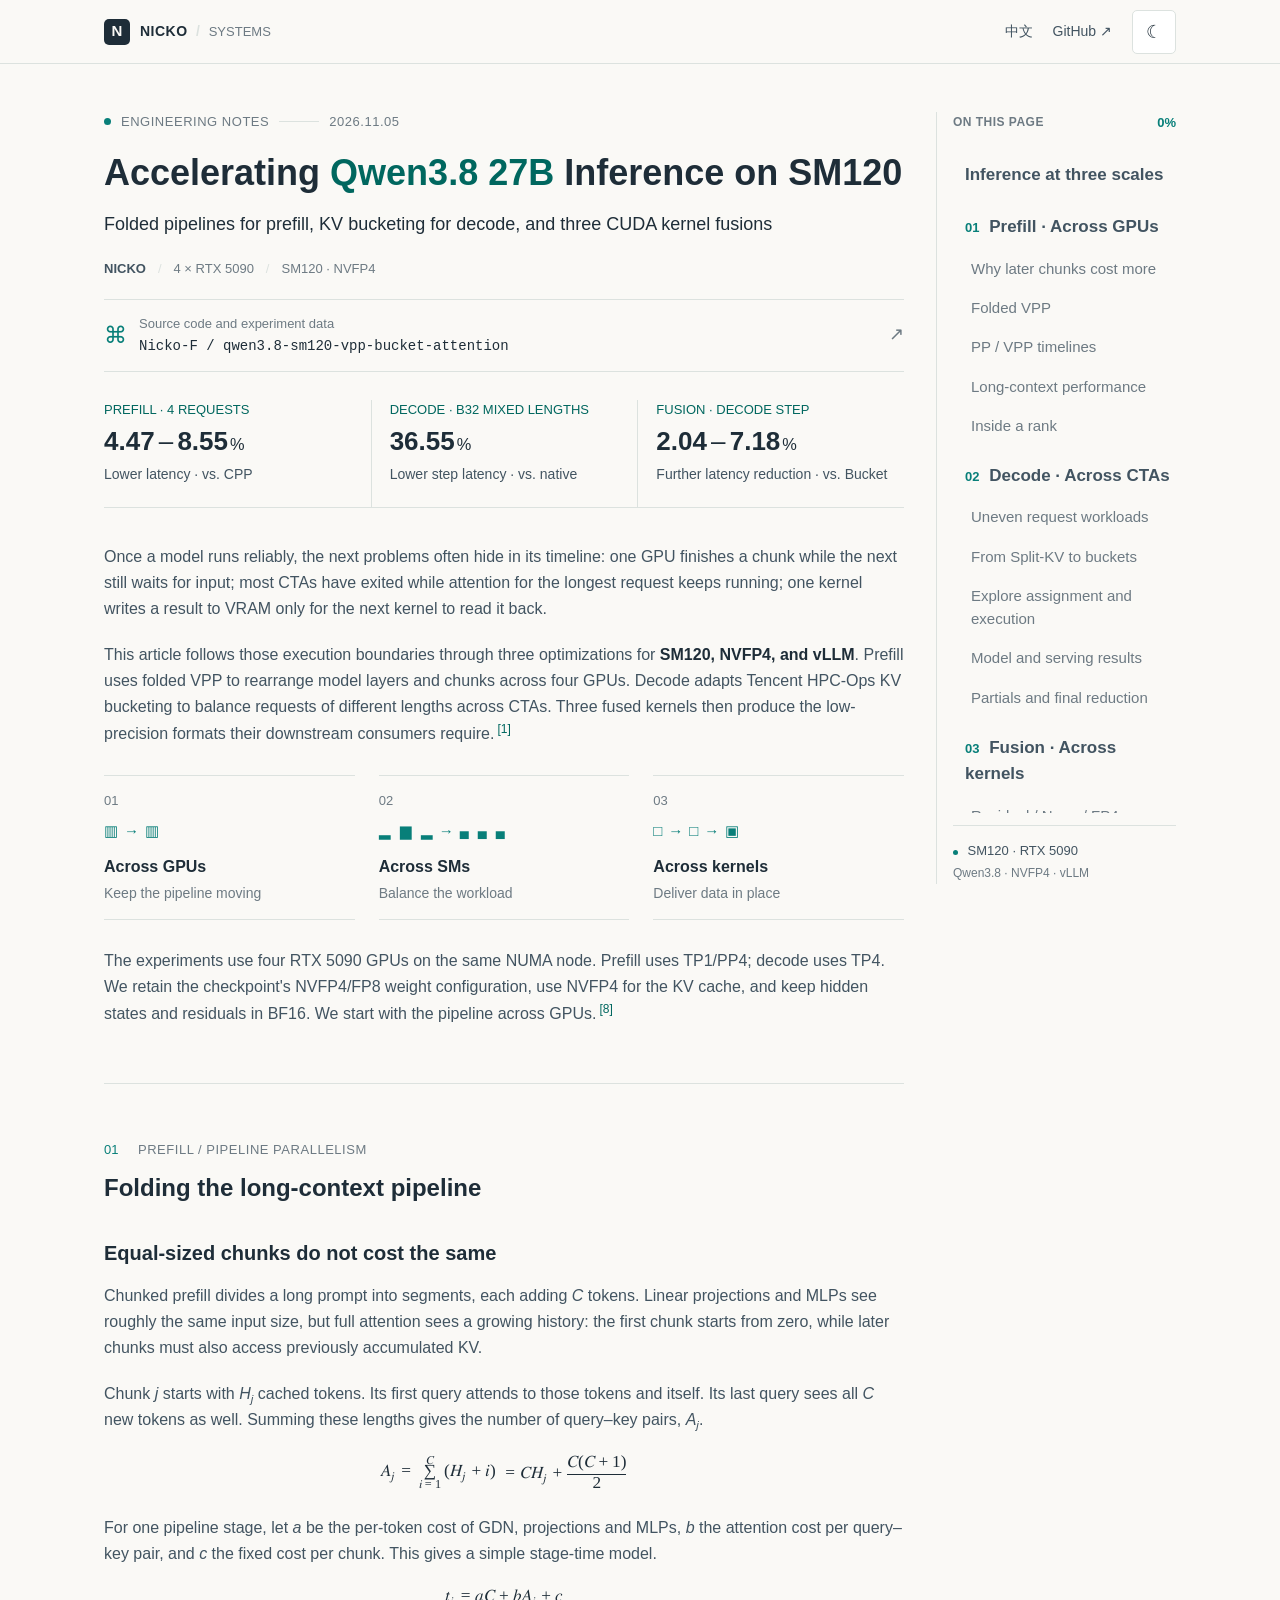
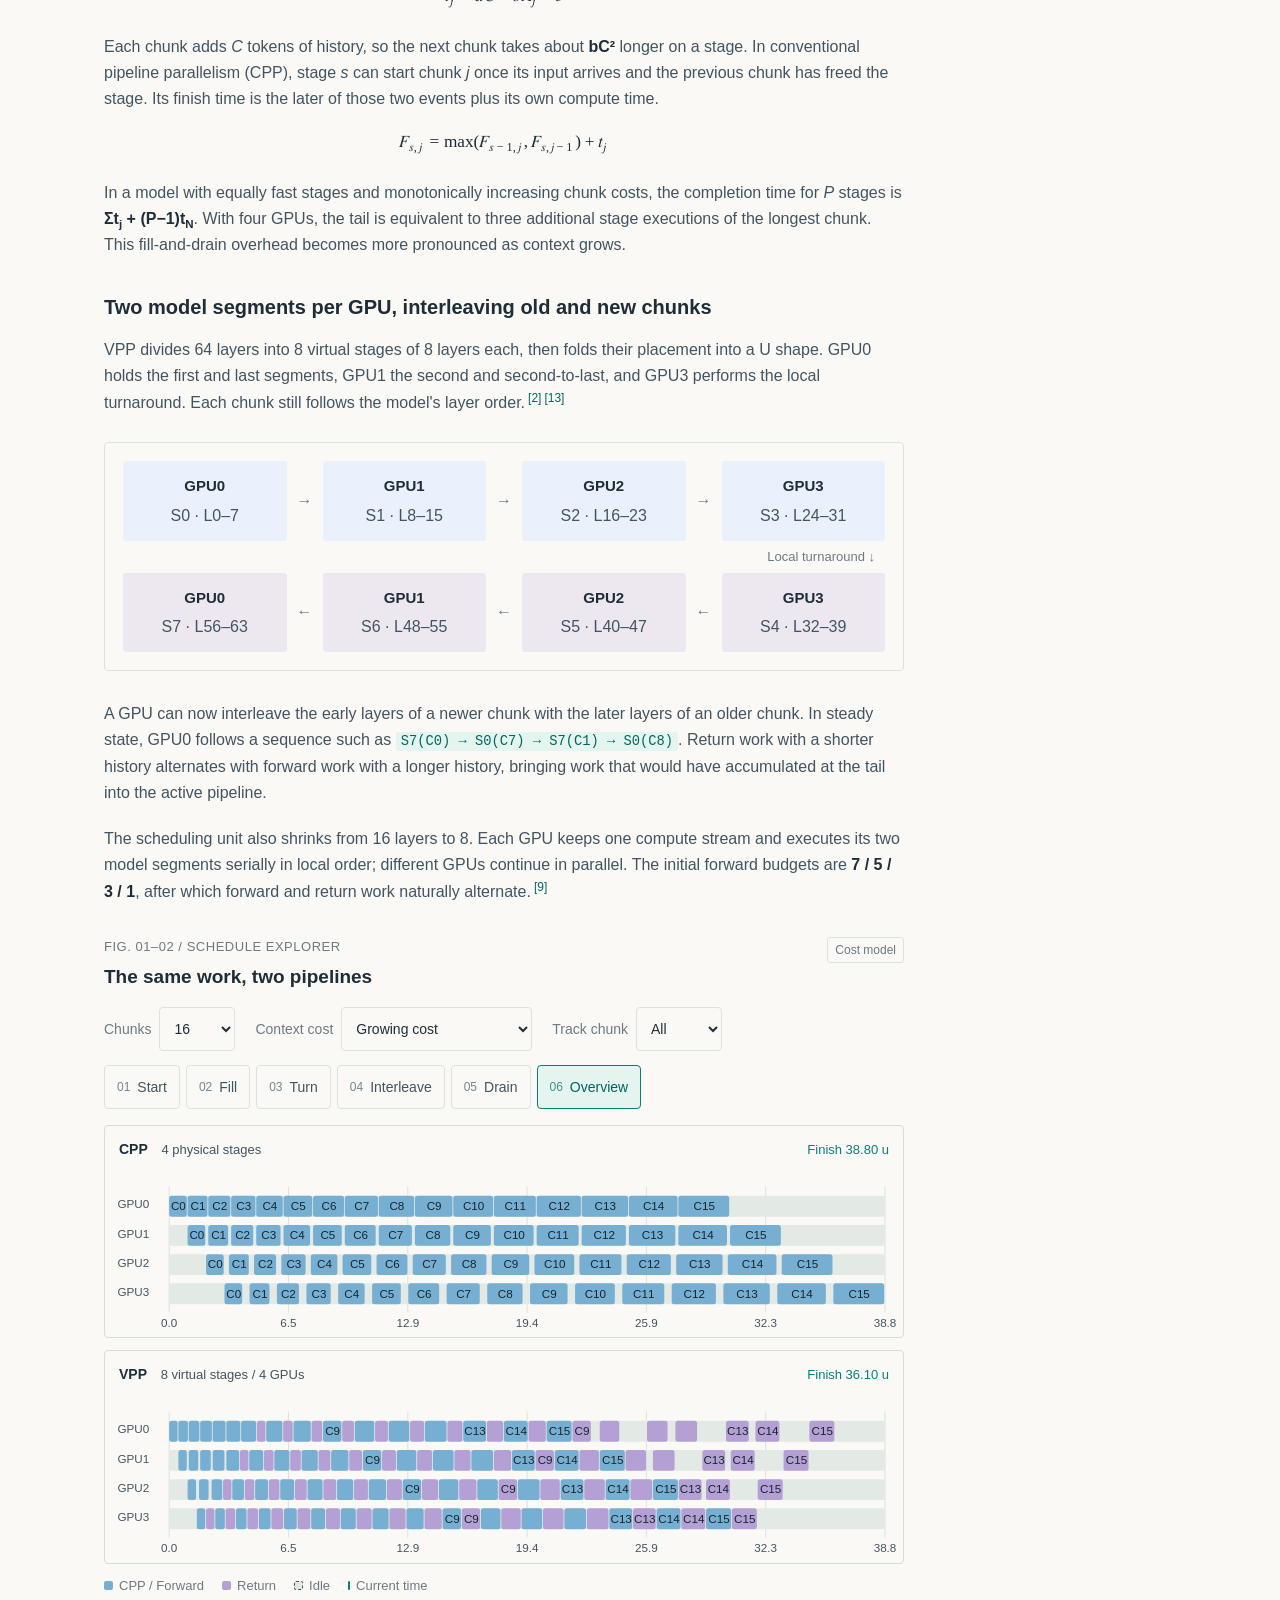
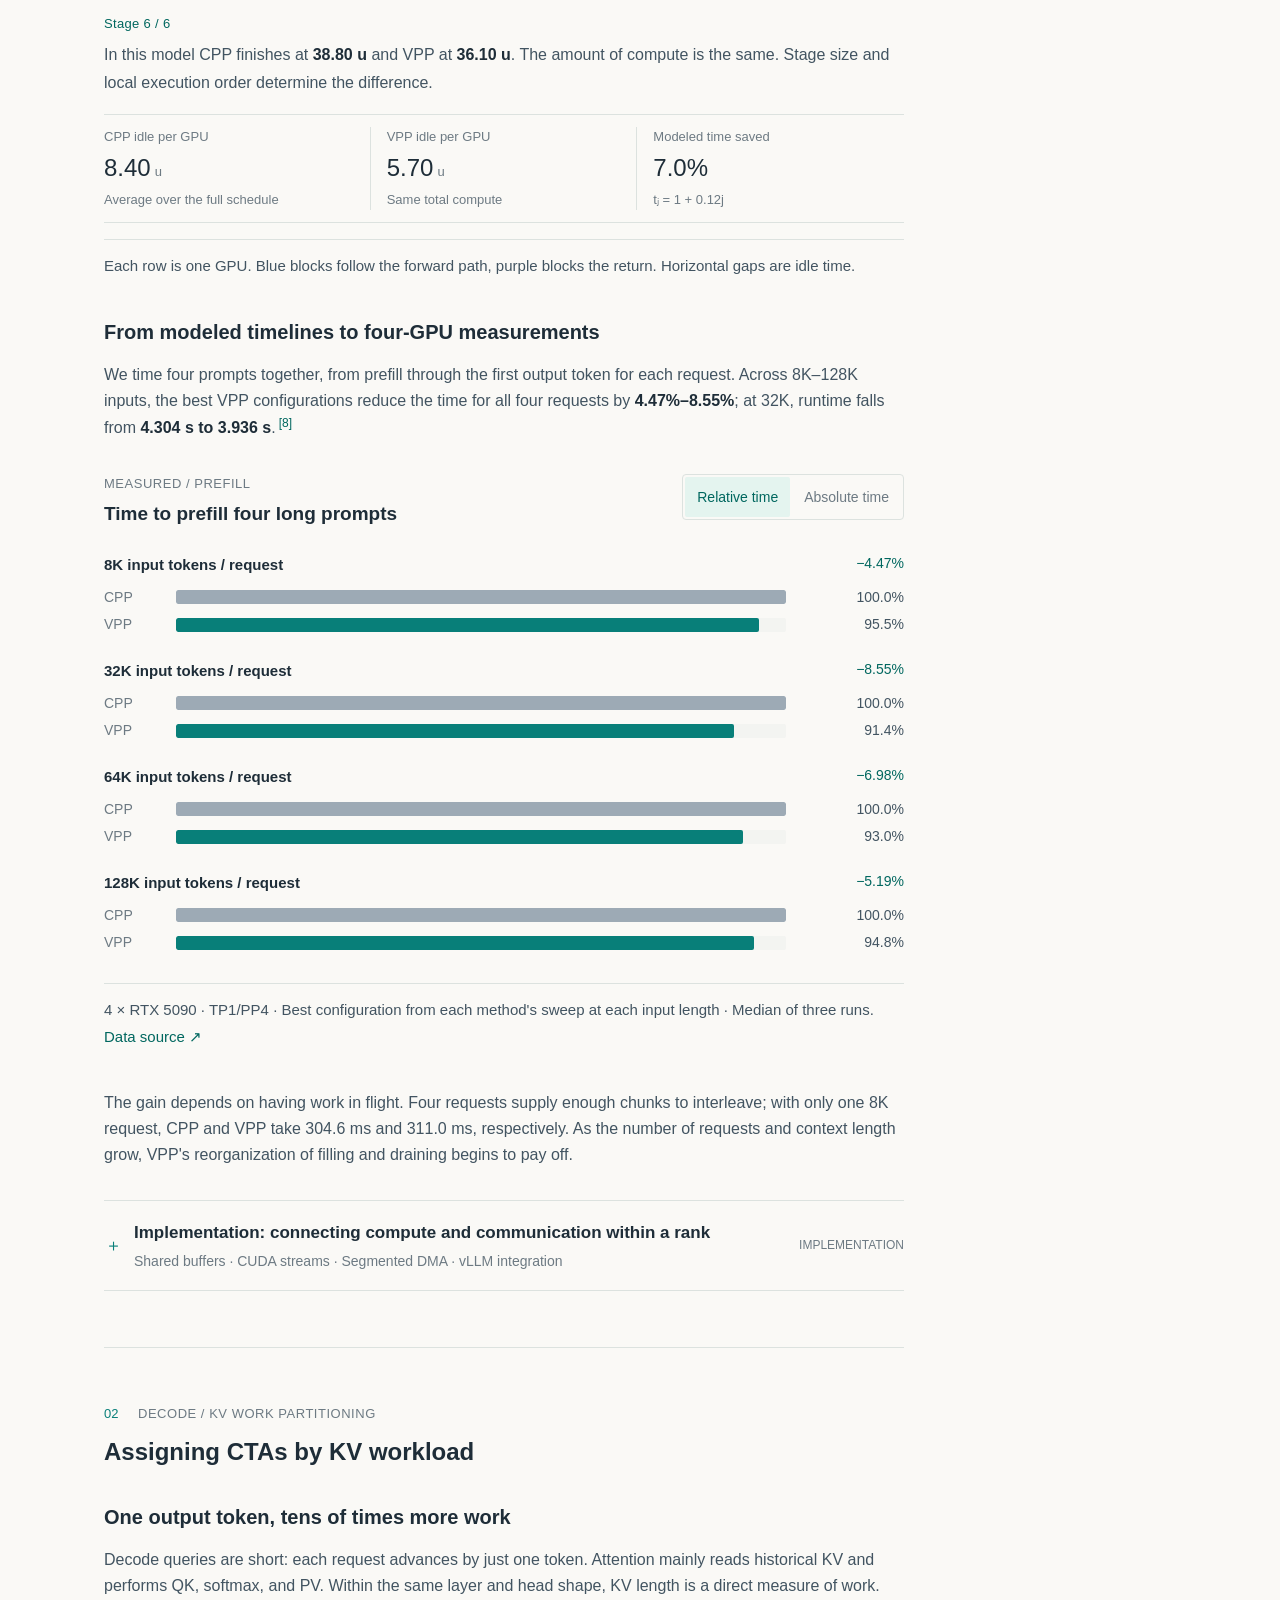
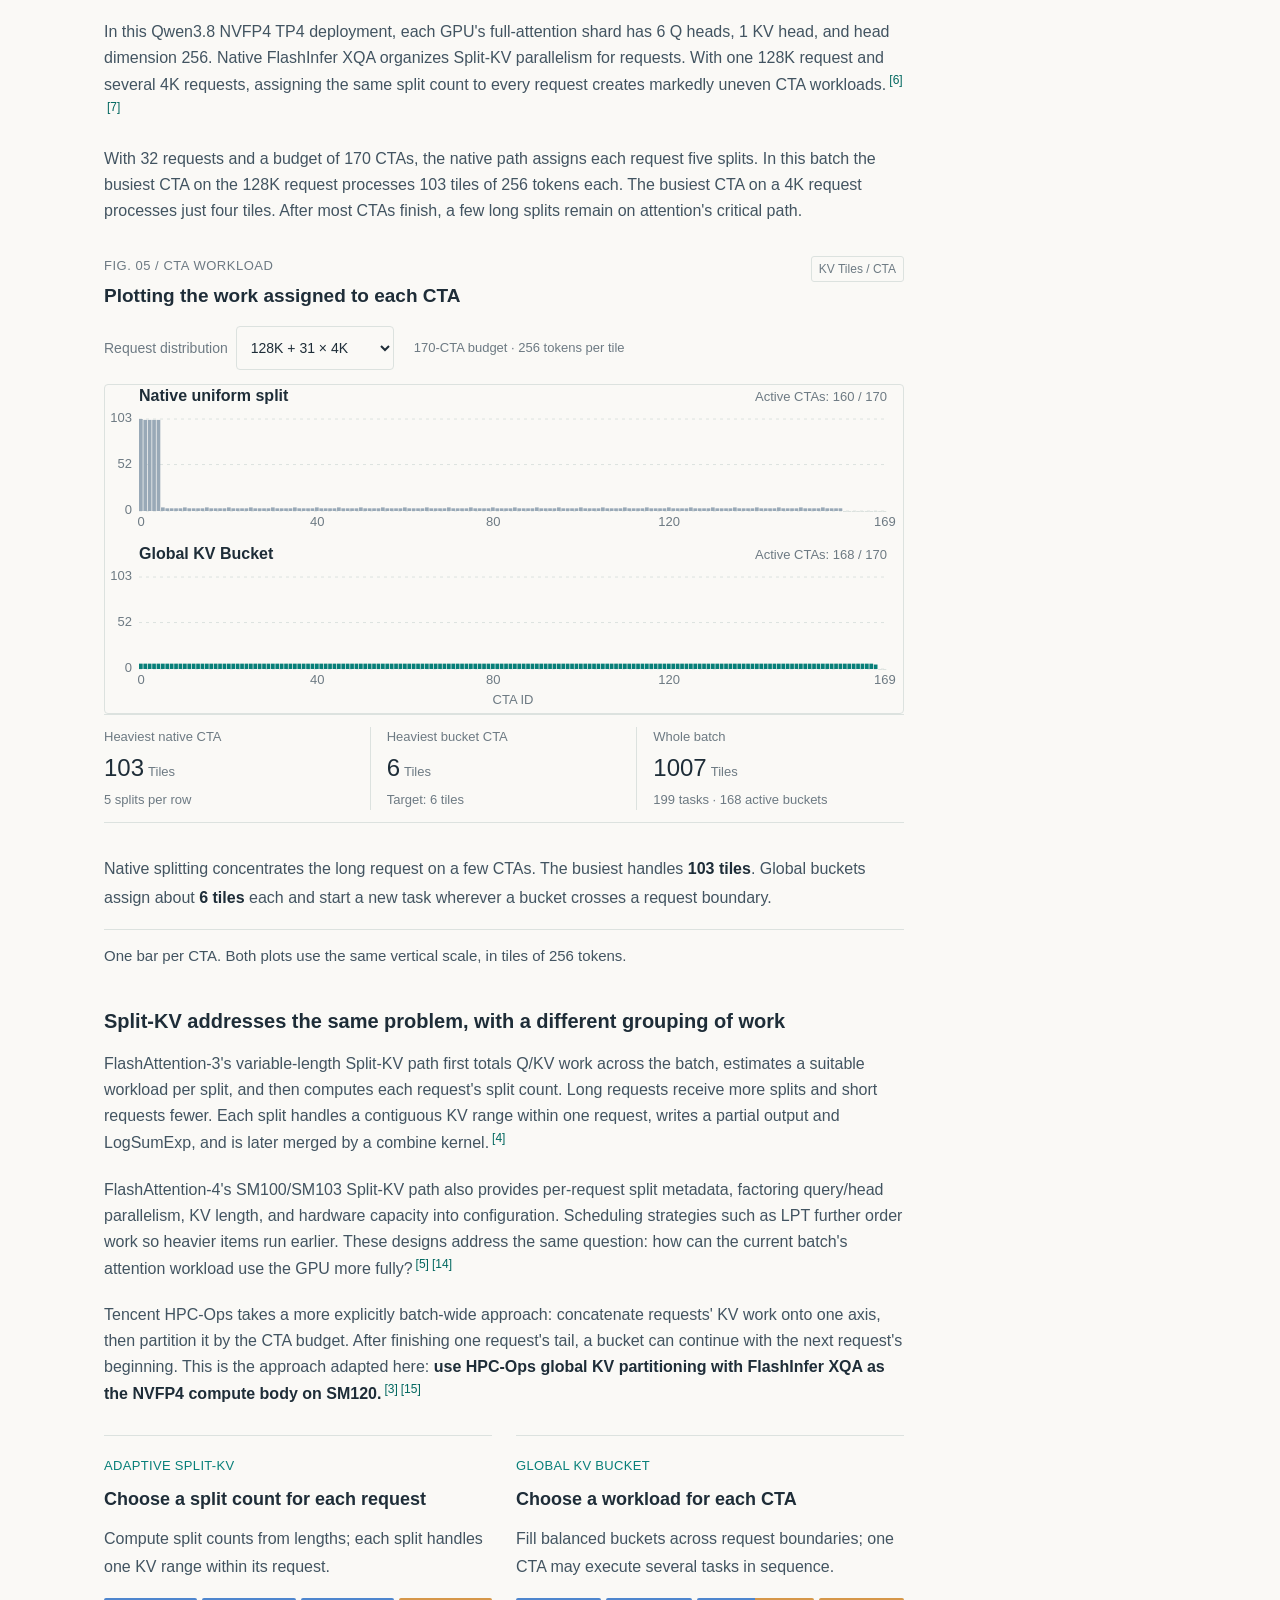
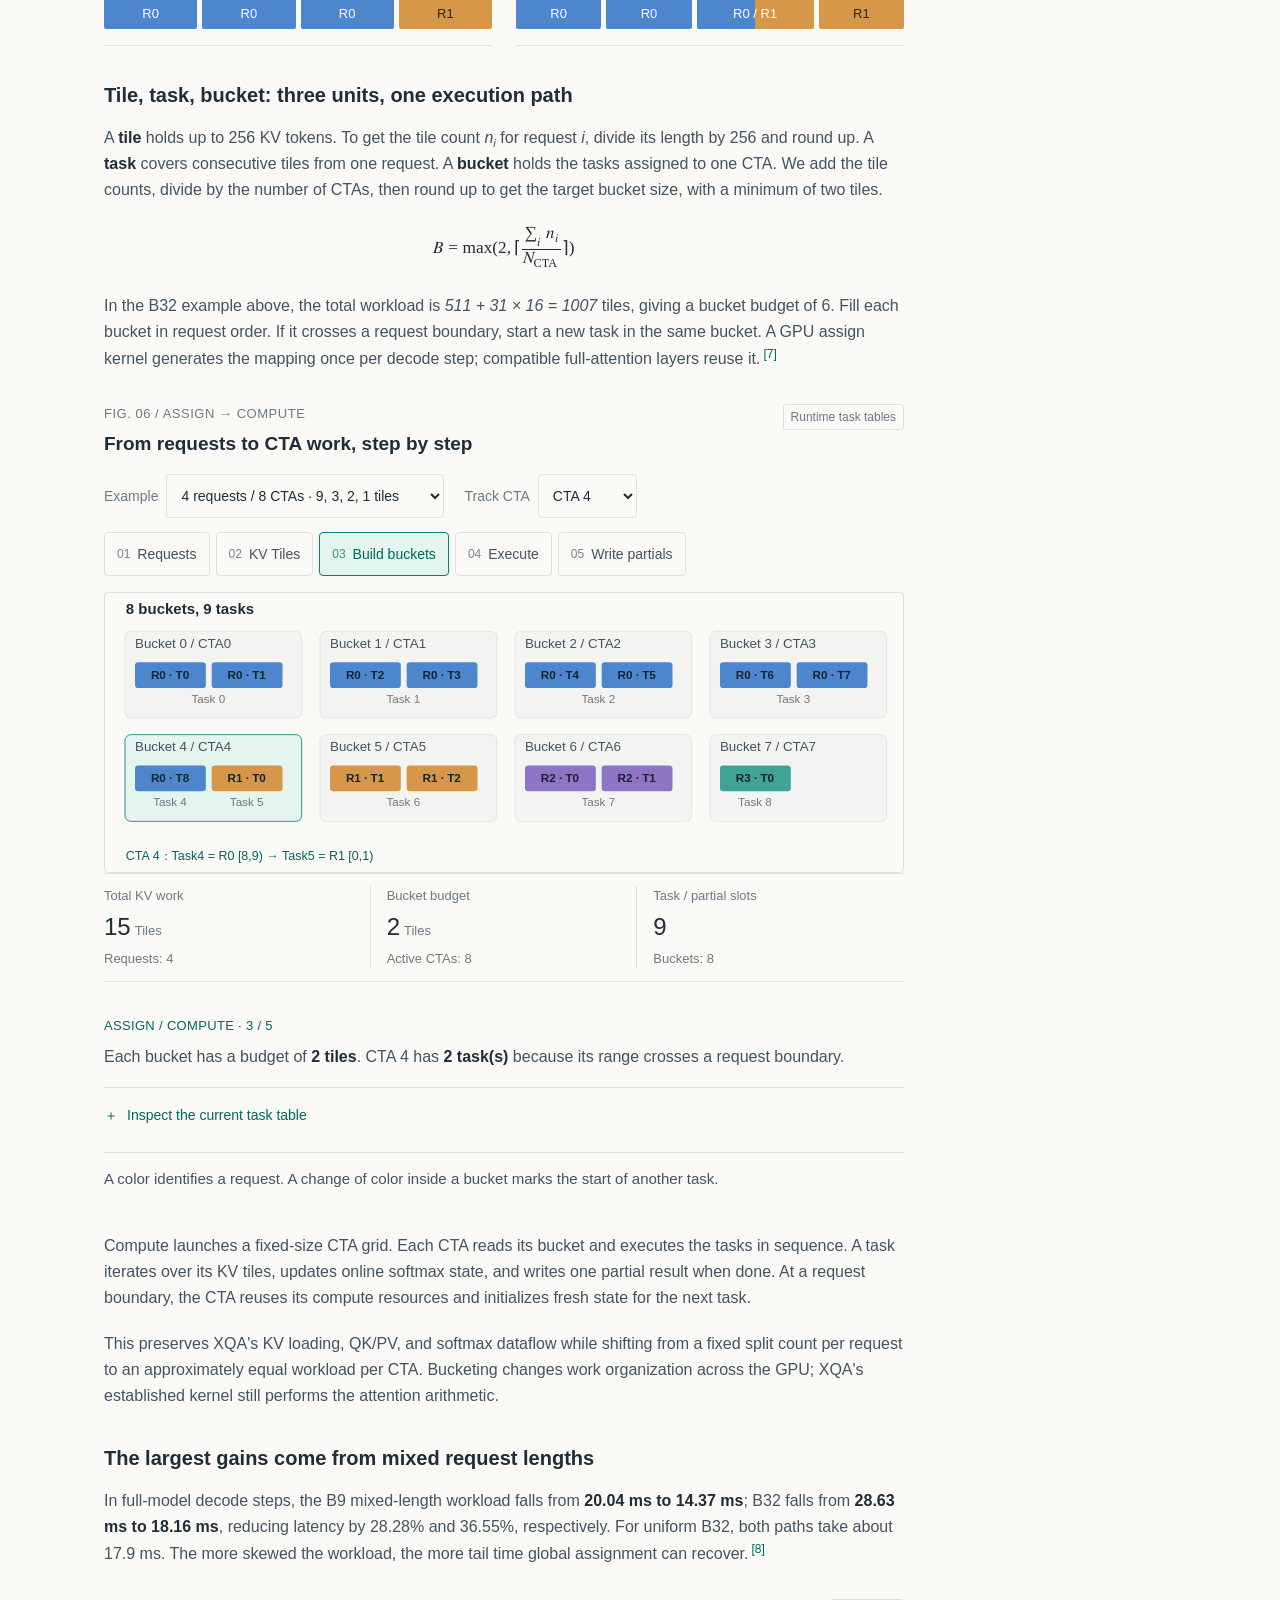
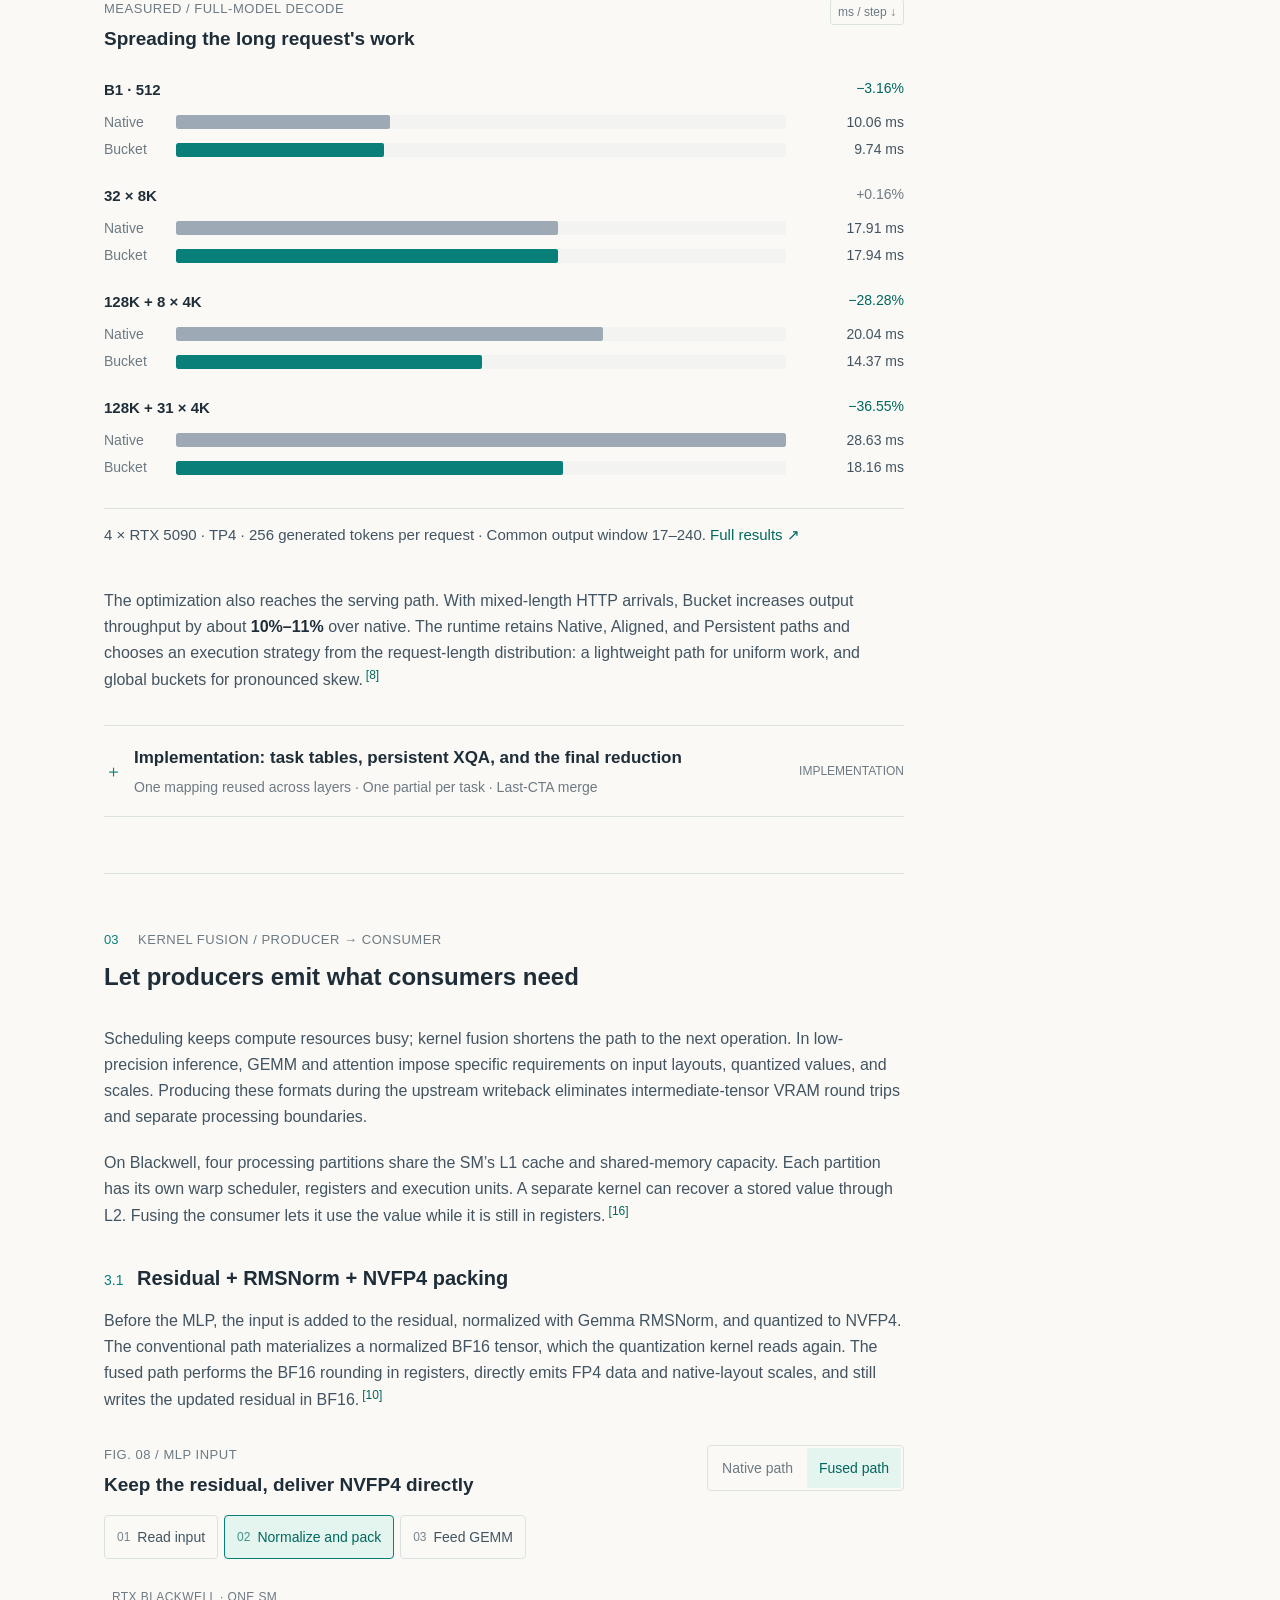
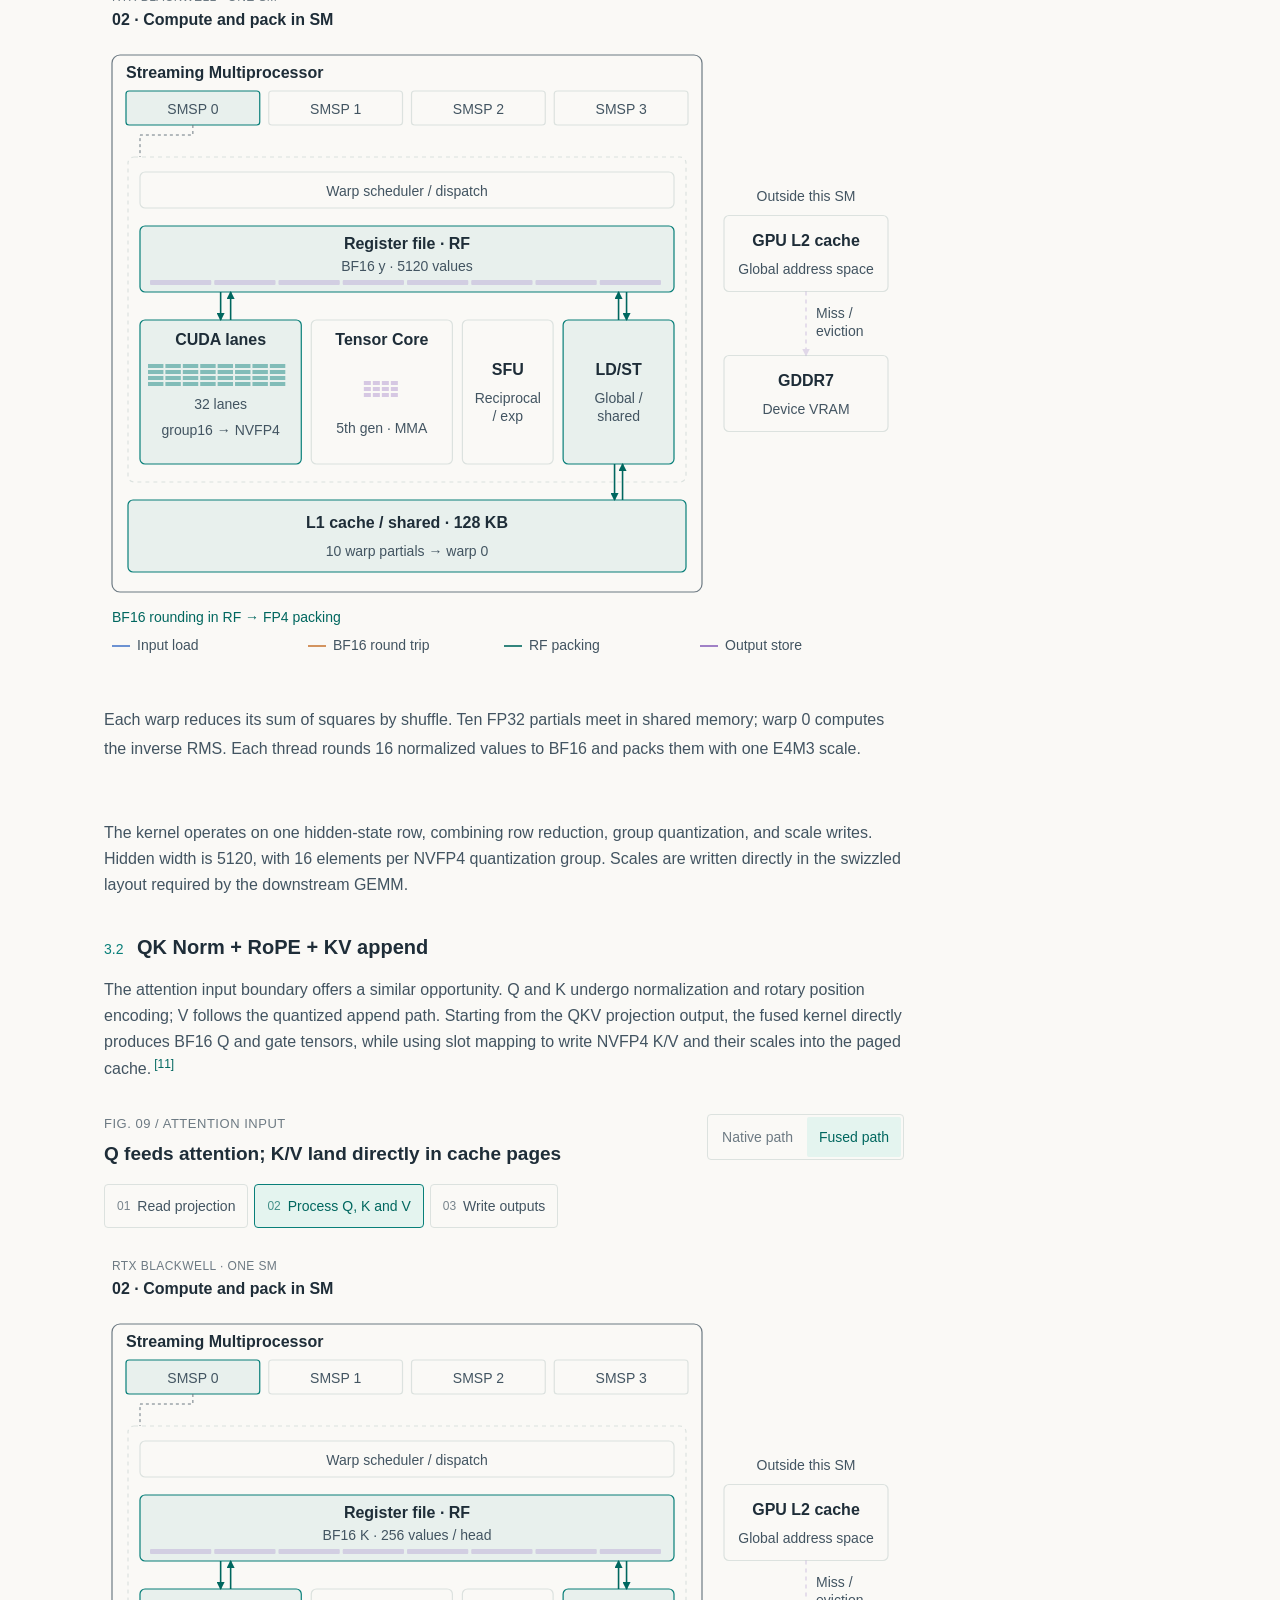
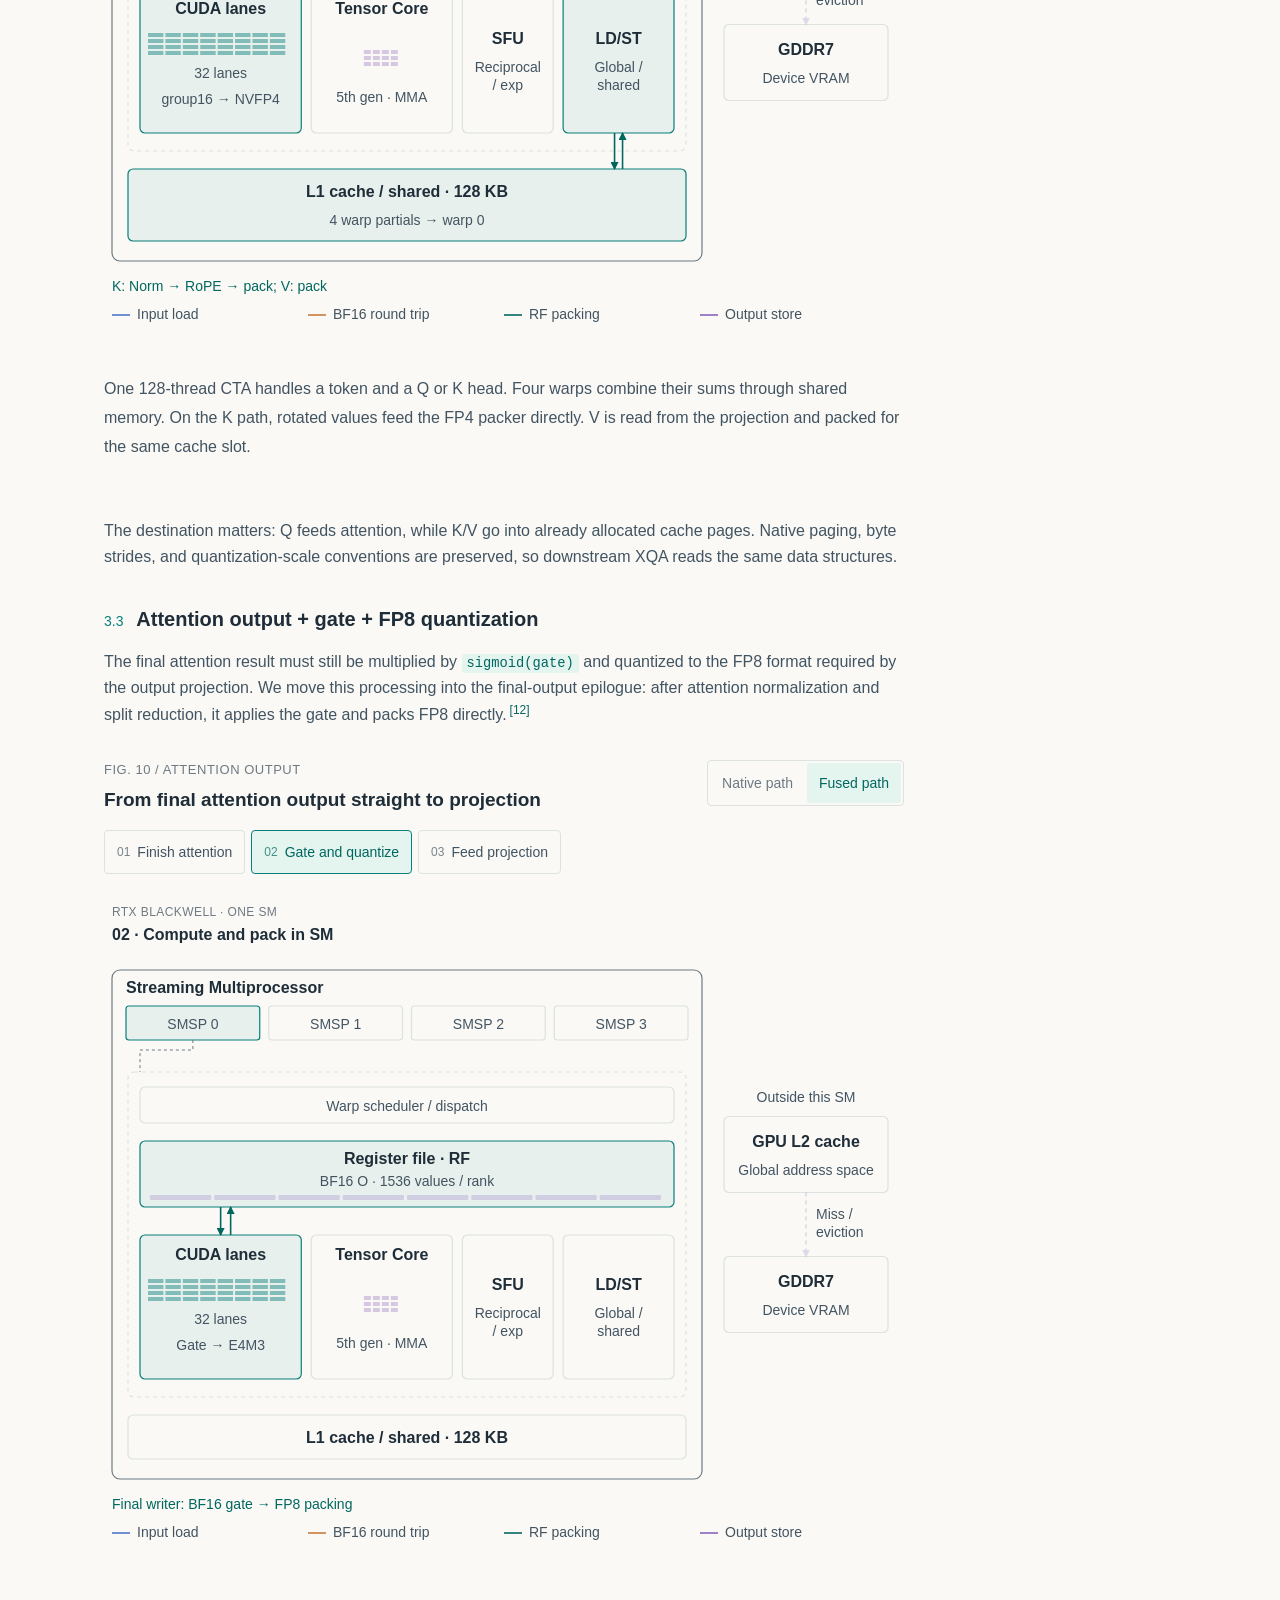
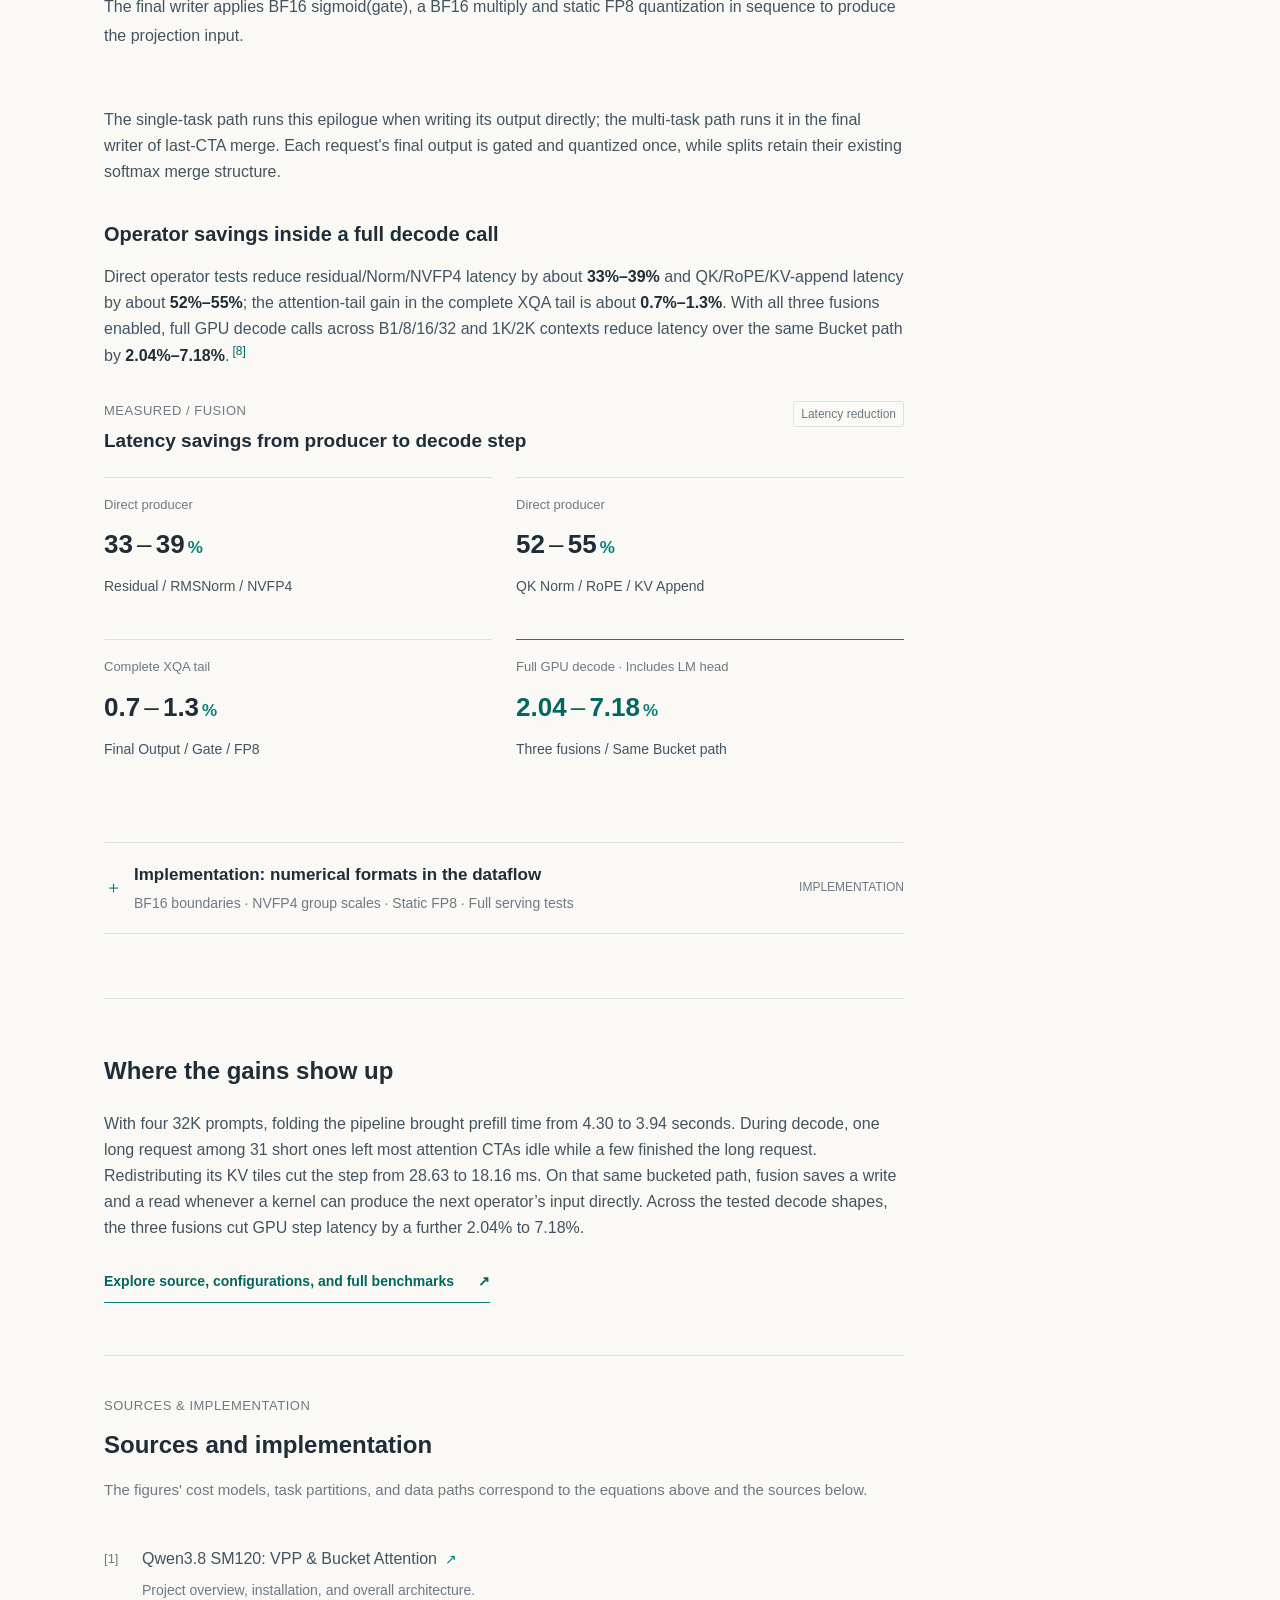
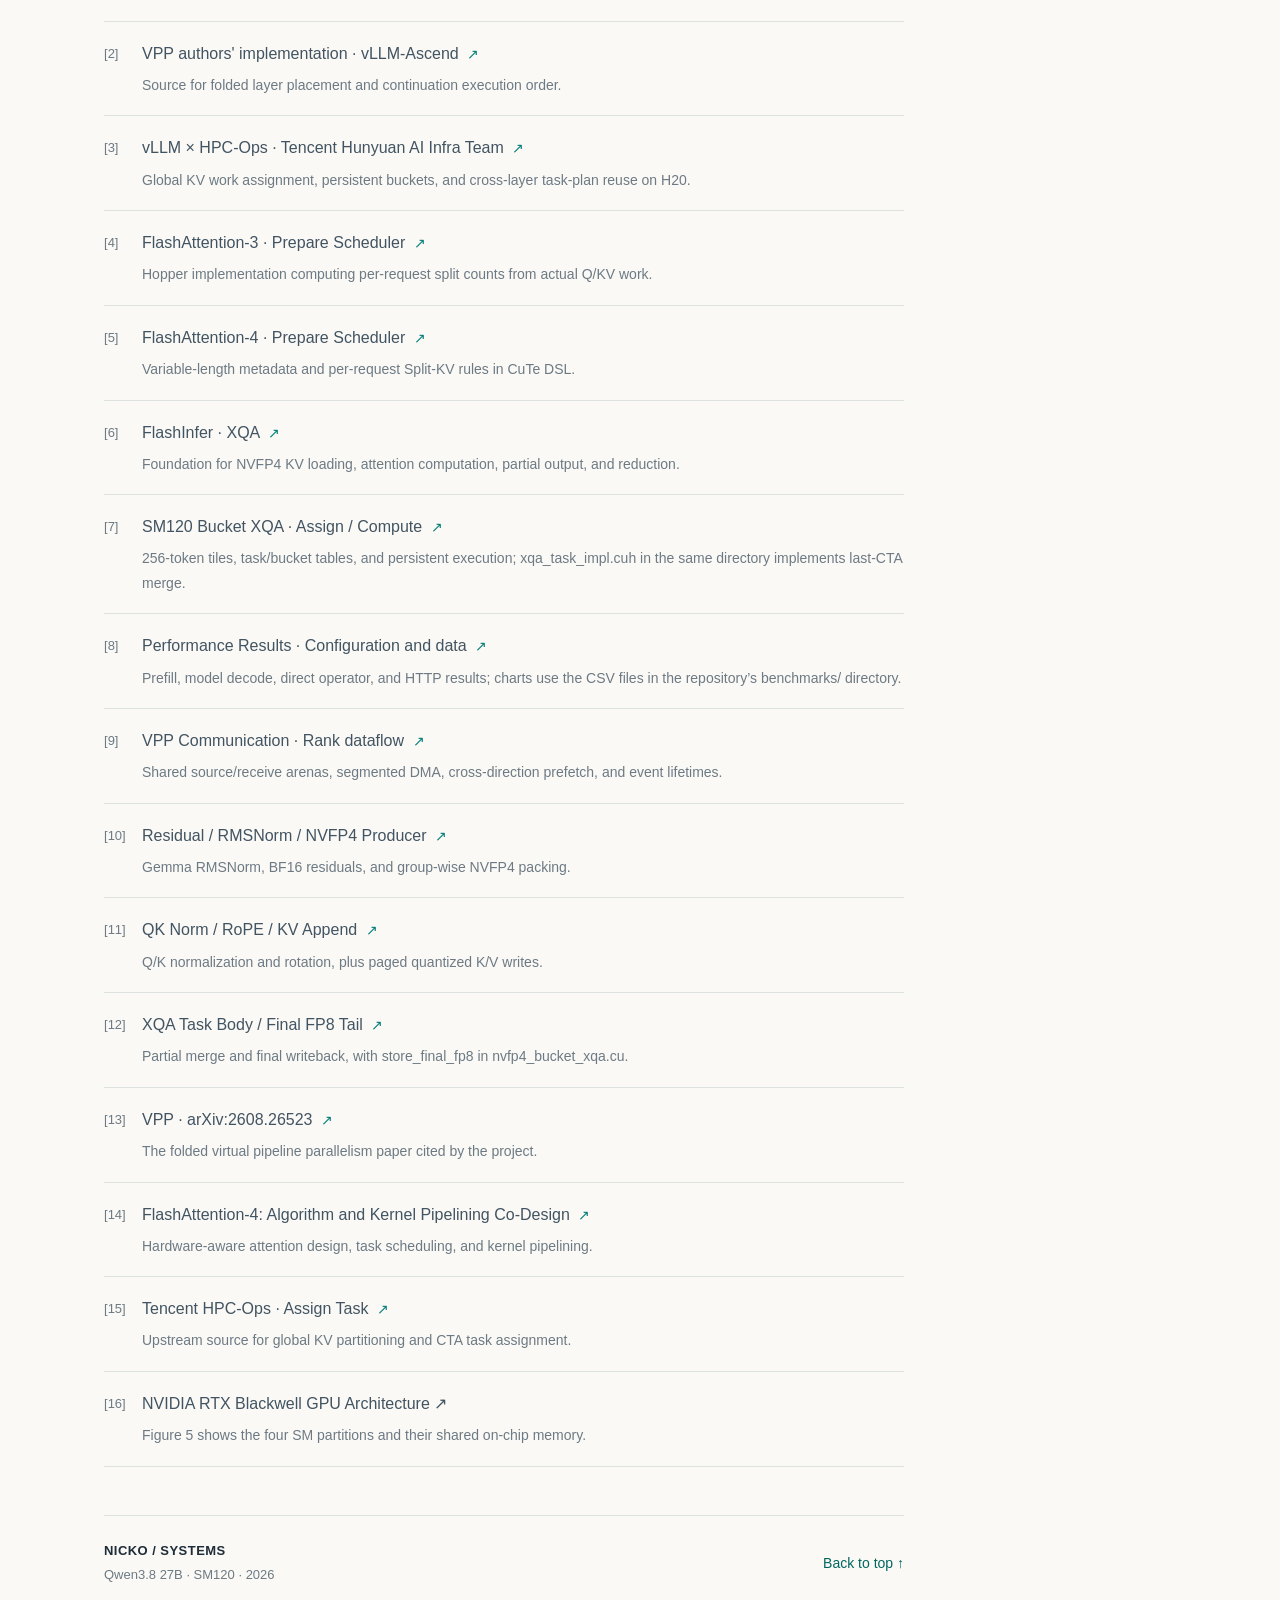
==== commit dc724498: "Show concurrent VPP streams and use consistent context labels" ====
--- a/docs/blog/index.html
+++ b/docs/blog/index.html
@@ -1056,6 +1056,224 @@
   flex: none;
 }
 
+/* A rank-local snapshot shares one time marker across three independent streams. */
+.rank-snapshot {
+  margin-block: 8px 18px;
+  font-size: 14px;
+  line-height: 1.6;
+  color: var(--ink-2);
+}
+
+.rank-time-label, .rank-lane {
+  display: grid;
+  grid-template-columns: 8rem minmax(0, 1fr);
+  gap: 16px;
+}
+
+.rank-time-label {
+  align-items: end;
+  margin-bottom: 8px;
+  font-size: 13px;
+  color: var(--muted);
+}
+
+.rank-time-label > span:last-child {
+  justify-self: center;
+  color: var(--accent-strong);
+}
+
+.rank-lanes {
+  display: grid;
+  gap: 12px;
+}
+
+.rank-lane-label {
+  display: flex;
+  flex-direction: column;
+  align-self: center;
+  min-width: 0;
+  overflow-wrap: anywhere;
+}
+
+.rank-lane-label strong {
+  color: var(--ink);
+}
+
+.rank-lane-label > span {
+  color: var(--muted);
+  margin-top: 3px;
+}
+
+.rank-track {
+  position: relative;
+  display: flex;
+  align-items: center;
+  min-width: 0;
+  padding-block: 10px;
+  border-block: 1px solid var(--border);
+  background: linear-gradient(var(--accent), var(--accent)) center / 1px 100% no-repeat;
+}
+
+.rank-work {
+  position: relative;
+  width: 90%;
+  min-width: 0;
+  margin-inline-start: 5%;
+  padding: 10px 12px;
+  border: 1px solid var(--border);
+  border-radius: 4px;
+  color: var(--trace-block-ink);
+  overflow-wrap: anywhere;
+}
+
+.rank-work > strong {
+  display: block;
+  text-align: center;
+  margin-bottom: 7px;
+}
+
+.rank-lane[data-stream=compute] .rank-work {
+  width: 86%;
+  margin-inline-start: 10%;
+}
+
+.rank-lane[data-stream=d2h] .rank-work {
+  width: 84%;
+  margin-inline-start: 2%;
+}
+
+.rank-receive { background: color-mix(in srgb, var(--trace-receive) 34%, var(--bg)); }
+.rank-compute { background: color-mix(in srgb, var(--trace-forward) 34%, var(--bg)); }
+.rank-send { background: color-mix(in srgb, var(--trace-send) 34%, var(--bg)); }
+
+.rank-transfer {
+  display: grid;
+  grid-template-columns: minmax(0, 1fr) auto minmax(0, 1fr);
+  align-items: center;
+  gap: 6px;
+  text-align: center;
+}
+
+.rank-stage-transfer {
+  grid-template-columns: minmax(0, 1fr) auto auto auto minmax(0, 1fr);
+}
+
+.rank-transfer b {
+  font-size: 20px;
+  font-weight: 500;
+}
+
+.rank-pools {
+  display: grid;
+  grid-template-columns: repeat(2, minmax(0, 1fr));
+  gap: 20px;
+  margin-block: 24px 18px;
+}
+
+.rank-pool {
+  min-width: 0;
+}
+
+.rank-pool h5 {
+  margin: 0 0 10px;
+  font: 600 15px/1.6 var(--sans);
+  color: var(--ink);
+}
+
+.rank-pool h5 > span {
+  display: block;
+  font-size: 13px;
+  font-weight: 400;
+  color: var(--muted);
+}
+
+.rank-slots {
+  display: grid;
+  gap: 8px;
+  list-style: none;
+  padding: 0;
+  margin: 0;
+}
+
+.rank-receive-slots { grid-template-columns: repeat(3, minmax(0, 1fr)); }
+.rank-source-slots { grid-template-columns: repeat(2, minmax(0, 1fr)); }
+
+.rank-slot {
+  min-width: 0;
+  border: 1px solid var(--border);
+  border-radius: 4px;
+  padding: 9px 7px;
+  overflow-wrap: anywhere;
+  text-align: center;
+}
+
+.rank-slot:is(.rank-receive, .rank-compute, .rank-send) {
+  color: var(--trace-block-ink);
+}
+
+.rank-slot strong, .rank-slot > span {
+  display: block;
+}
+
+.rank-slot strong {
+  margin-bottom: 6px;
+  font-weight: 600;
+}
+
+.rank-dependencies, .rank-control {
+  display: flex;
+  flex-wrap: wrap;
+  gap: 6px 20px;
+  padding-block: 12px;
+  border-top: 1px solid var(--border);
+}
+
+.rank-dependencies > strong {
+  color: var(--ink);
+}
+
+.rank-control {
+  border-top-style: dashed;
+  color: var(--muted);
+}
+
+.rank-control strong {
+  font-weight: 500;
+  color: var(--ink-2);
+}
+
+@container figure (max-width: 42rem) {
+  .rank-pools {
+    grid-template-columns: minmax(0, 1fr);
+  }
+}
+
+@container figure (max-width: 30rem) {
+  .rank-time-label, .rank-lane {
+    grid-template-columns: minmax(0, 1fr);
+    gap: 6px;
+  }
+
+  .rank-time-label > span:first-child {
+    text-align: center;
+  }
+
+  .rank-lane-label {
+    flex-direction: row;
+    flex-wrap: wrap;
+    align-items: baseline;
+    gap: 4px 12px;
+  }
+
+  .rank-lane-label > span {
+    margin: 0;
+  }
+
+  .rank-work {
+    padding-inline: 9px;
+  }
+}
+
 .trace-pair {
   display: flex;
   flex-direction: column;
@@ -2847,11 +3065,44 @@
     <div class="prose"><p>The gain depends on having work in flight. Four requests supply enough chunks to interleave; with only one 8K request, CPP and VPP take 304.6 ms and 311.0 ms, respectively. As the number of requests and context length grow, VPP's reorganization of filling and draining begins to pay off.</p></div>
 
     <details class="deep-dive" id="vpp-implementation"><summary><span class="detail-icon">＋</span><span><strong>Implementation: connecting compute and communication within a rank</strong><small>Shared buffers · CUDA streams · Segmented DMA · vLLM integration</small></span><span class="detail-badge">IMPLEMENTATION</span></summary><div class="details-body">
-      <div class="prose"><h3>Serial compute, asynchronous input and output preparation</h3><p>Each rank owns both a forward and a return layer segment. Compute queues on one main stream; D2H and H2D each use a separate stream. Both directions share two source slots and three receive slots. While one output is being sent, the next uses the other source slot; while compute consumes one input, the other two receive slots can prepare upcoming inputs.<a class="ref" href="#ref-9">[9]</a></p></div>
-      <figure class="interactive nested" id="rank-figure"><div class="figure-header"><div><div class="figure-kicker">FIG. 03 / RANK 1</div><h4>One compute stream, five shared data buffers</h4></div><span class="figure-tag">8K tokens / chunk</span></div><div class="stepper" id="rank-steps" role="group" aria-label="Inspect rank resources"></div><div id="rank-diagram" class="svg-scroll"></div><div class="figure-explanation" id="rank-explanation" aria-live="polite"></div><figcaption>Two send slots and three receive slots share the same GPU. Each holds 160 MiB of hidden states and residuals at an 8K chunk size.</figcaption></figure>
+      <div class="prose"><h3>How GPU1 overlaps transfers with computation</h3><p>GPU1 runs stages S1 and S6 in turn on one compute stream. For each chunk, the stage waits for its input to arrive. As each output becomes ready, the send stream can start copying it. The two copy streams can also work on other chunks while the compute stream runs.<a class="ref" href="#ref-9">[9]</a></p></div>
+      <figure class="data-figure nested" id="rank-figure">
+        <div class="figure-header"><div><div class="figure-kicker">FIG. 03 / RANK 1</div><h4>Three chunks in flight on GPU1</h4></div></div>
+        <div id="rank-diagram" class="rank-snapshot" role="group" aria-label="Three CUDA streams handle different chunks at the same instant">
+          <div class="rank-time-label"><span>GPU1 streams</span><span>Snapshot at time t ↓</span></div>
+          <div class="rank-lanes">
+            <div class="rank-lane" data-stream="h2d">
+              <div class="rank-lane-label"><strong>H2D Stream</strong><span>Prefetch a later input</span></div>
+              <div class="rank-track"><div class="rank-work rank-receive"><strong>Later chunk · S1 input</strong><div class="rank-transfer"><span>Host ring from GPU0</span><b aria-hidden="true">→</b><span>Receive 1</span></div></div></div>
+            </div>
+            <div class="rank-lane" data-stream="compute">
+              <div class="rank-lane-label"><strong>Compute Stream</strong><span>One local stage at a time</span></div>
+              <div class="rank-track"><div class="rank-work rank-compute"><strong>Current chunk · Run S1</strong><div class="rank-transfer rank-stage-transfer"><span>Receive 0</span><b aria-hidden="true">→</b><span>S1</span><b aria-hidden="true">→</b><span>Source 1</span></div></div></div>
+            </div>
+            <div class="rank-lane" data-stream="d2h">
+              <div class="rank-lane-label"><strong>D2H Stream</strong><span>Send an earlier ready output</span></div>
+              <div class="rank-track"><div class="rank-work rank-send"><strong>Earlier chunk · S6 output</strong><div class="rank-transfer"><span>Source 0</span><b aria-hidden="true">→</b><span>Host ring for GPU0</span></div></div></div>
+            </div>
+          </div>
+          <div class="rank-pools">
+            <section class="rank-pool" aria-label="Three shared receive slots"><h5>Three receive slots <span>Shared by Forward / Return</span></h5><ul class="rank-slots rank-receive-slots">
+              <li class="rank-slot rank-compute" data-slot="receive-0"><strong>Receive 0</strong><span>Current input<br>Compute reading</span></li>
+              <li class="rank-slot rank-receive" data-slot="receive-1"><strong>Receive 1</strong><span>Later input<br>H2D writing</span></li>
+              <li class="rank-slot" data-slot="receive-2"><strong>Receive 2</strong><span>Return input<br>Received</span></li>
+            </ul></section>
+            <section class="rank-pool" aria-label="Two shared source slots"><h5>Two output slots <span>Shared by Forward / Return</span></h5><ul class="rank-slots rank-source-slots">
+              <li class="rank-slot rank-send" data-slot="source-0"><strong>Source 0</strong><span>Earlier output<br>D2H reading</span></li>
+              <li class="rank-slot rank-compute" data-slot="source-1"><strong>Source 1</strong><span>Current output<br>Compute writing</span></li>
+            </ul></section>
+          </div>
+          <div class="rank-dependencies"><strong>Within one chunk</strong><span>Receive complete → local stage</span><span>Output plane ready → matching D2H</span></div>
+          <div class="rank-control"><span><strong>Host proxy thread</strong> coordinates READY / ACK and events</span><span><strong>GPU copy engines</strong> execute H2D / D2H data transfers</span></div>
+        </div>
+        <figcaption>Color links each stream to the slots it uses. An 8K-token chunk needs 160&nbsp;MiB per slot for hidden states and residuals, or 800&nbsp;MiB across all five slots.</figcaption>
+      </figure>
       <div class="prose"><p>The pipeline window <code>W=7</code> tracks batches concurrently advancing through the model. Source and receive slots instead follow data lifetimes: a source slot is released after D2H finishes reading it, and a receive slot after its last local stage consumer finishes. Forward and return keep distinct sequence numbers and event identities while sharing the physical data buffers.</p><p>Cross-GPU data travels through <strong>GPU VRAM → registered host ring → downstream GPU VRAM</strong>. The RTX 5090 uses GDDR7 device memory. Each edge's host ring contains 8 segments of 16 MiB. A 160 MiB stage-boundary payload is split into 10 segments; once the receiver finishes reading an earlier segment, the sender can reuse that ring position.</p></div>
       <figure class="interactive nested" id="dma-figure"><div class="figure-header"><div><div class="figure-kicker">FIG. 04 / TRANSFER HANDOFF</div><h4>Queue the next transfer early</h4></div><span class="figure-tag">Stream / Event</span></div><div class="stepper" id="dma-steps" role="group" aria-label="Select a DMA phase"></div><div class="trace-panel"><div id="dma-timeline" class="svg-scroll"></div></div><div id="dma-credits" class="credit-row"></div><div class="figure-explanation" id="dma-explanation" aria-live="polite"></div><figcaption>Orange segments move from GPU to host. Teal segments move from host to GPU. Dashed lines show which completion event releases the next transfer.</figcaption></figure>
-      <div class="prose"><p>A C++ progress thread on each rank advances this path. The producer records an output-ready event. The CPU queues D2H and its completion event on the send stream, then publishes READY in shared memory. Upon seeing READY, the receiver queues both an event wait and the following H2D on its receive stream. When the upstream transfer finishes, the downstream copy engine already has work queued.</p><p>The H2D completion event releases the host segment; the full-input receive event connects to the compute stream; the consumer event recorded after stage execution releases the receive slot. These three completion conditions match three actual data lifetimes, allowing communication and compute to advance independently.</p>
+      <div class="prose"><p>Each rank has a host proxy thread that queues the copies and signals when data is ready. The producer records an output-ready event. The CPU queues D2H and its completion event on the send stream, then publishes READY in shared memory. Upon seeing READY, the receiver queues both an event wait and the following H2D on its receive stream. When the upstream transfer finishes, the downstream copy engine already has work queued.</p><p>The H2D completion event releases the host segment; the full-input receive event connects to the compute stream; the consumer event recorded after stage execution releases the receive slot. These three completion conditions match three actual data lifetimes, allowing communication and compute to advance independently.</p>
       <div class="code-block"><div class="code-heading">Execution outline / pseudocode</div><pre><code>for (batch, stage) in local_stage_order:
     prefetch_ready_inputs()           # At most one unconsumed prefetch per direction
     input = receive_for(batch, stage)
@@ -2862,13 +3113,13 @@
     publish_output_events(output)
     record_consumer_done(input)
 
-# The progress thread advances segmented D2H / H2D.
+# The host proxy thread queues the segment copies.
 # Host-side events release credits.</code></pre></div>
       <p>In vLLM, the executor submits batches and continuations, the worker chooses stages from its local queue, and the runner selects the corresponding layers and binds their inputs and outputs. Depending on the execution path, producers may bind the source slot as their output or copy captured graph outputs into it before publishing readiness. vLLM retains model computation and sampling; the communication layer connects adjacent stages' data dependencies. VPP scheduling and DMA execution therefore have separate, explicit responsibilities.</p></div>
       <details class="experiment" id="prefill-experiment"><summary><span class="detail-icon">＋</span><span><strong>Experiment configuration, full results, and model derivation</strong><small>Configuration sweep · One / four requests · Cost model</small></span></summary><div class="experiment-body prose">
         <div class="config-grid"><div><small>Devices / parallelism</small><strong>4 × RTX 5090 · TP1/PP4</strong></div><div><small>Data types</small><strong>NVFP4 KV · BF16 Hidden</strong></div><div><small>Workload</small><strong>4 requests · 8K–128K each</strong></div><div><small>Statistics</small><strong>Three timings per point · Median</strong></div></div>
         <p>The sweep covers CPP C2K/4K/8K/16K, VPP C2K/4K/8K, and DCPP reference configurations: 20 configurations, 160 shape/configuration points, and 480 timed runs. It includes Graph Off and Piecewise Graph, with an 8 GiB KV budget per rank. MTP and prefix caching are disabled. Sampling uses temperature 0.7 and top-p 0.9.</p>
-        <div class="table-wrap"><table><thead><tr><th>Input tokens / request</th><th>CPP ms</th><th>VPP ms</th><th>VPP configuration</th><th>Latency reduction</th></tr></thead><tbody><tr><td>8K</td><td>832.413</td><td>795.197</td><td>2K chunk · piecewise graph</td><td>4.47%</td></tr><tr><td>32K</td><td>4,304.359</td><td>3,936.227</td><td>4K chunk · piecewise graph</td><td>8.55%</td></tr><tr><td>64K</td><td>11,647.508</td><td>10,834.357</td><td>4K chunk · piecewise graph</td><td>6.98%</td></tr><tr><td>≈128K</td><td>35,241.058</td><td>33,410.873</td><td>8K chunk · graph off</td><td>5.19%</td></tr></tbody></table></div>
+        <div class="table-wrap"><table><thead><tr><th>Input tokens / request</th><th>CPP ms</th><th>VPP ms</th><th>VPP configuration</th><th>Latency reduction</th></tr></thead><tbody><tr><td>8K</td><td>832.413</td><td>795.197</td><td>2K chunk · piecewise graph</td><td>4.47%</td></tr><tr><td>32K</td><td>4,304.359</td><td>3,936.227</td><td>4K chunk · piecewise graph</td><td>8.55%</td></tr><tr><td>64K</td><td>11,647.508</td><td>10,834.357</td><td>4K chunk · piecewise graph</td><td>6.98%</td></tr><tr><td>128K</td><td>35,241.058</td><td>33,410.873</td><td>8K chunk · graph off</td><td>5.19%</td></tr></tbody></table></div>
         <h4>Why does PP add (P−1)t<sub>N</sub>?</h4><p>Assume equally fast stages and nondecreasing <i>t<sub>j</sub></i>. Induction on the recurrence gives <i>F<sub>s,j</sub> = Σ<sub>k≤j</sub>t<sub>k</sub> + (s−1)t<sub>j</sub></i>. Upstream input completion exceeds completion of the preceding local item by <i>(s−1)(t<sub>j</sub>−t<sub>j−1</sub>)</i>, so taking the maximum yields this expression. Setting <i>s=P, j=N</i> gives the total completion time.</p><p>The gap between adjacent chunks on stage <i>s</i> is <i>(s−1)(t<sub>j</sub>−t<sub>j−1</sub>)</i>. For fixed-size chunks, the cost increment is approximately constant. As the input grows, the longest chunk continues to grow, increasing the total fill-and-drain term. VPP rearranges these dependencies through finer stages and a folded order. The page's modeled timelines follow the same dependency recurrence.</p>
         <p class="source-line">Results: <a href="https://github.com/Nicko-F/qwen3.8-sm120-vpp-bucket-attention/blob/main/benchmarks/prefill.csv" target="_blank" rel="noopener">prefill.csv ↗</a>　Implementation: <a href="https://github.com/Nicko-F/qwen3.8-sm120-vpp-bucket-attention/blob/main/src/qwen_infra/vpp/layout.py" target="_blank" rel="noopener">layout.py ↗</a>　Communication: <a href="#ref-9">VPP communication [9]</a></p>
       </div></details>
@@ -2877,15 +3128,15 @@
 
   <section class="chapter" id="decode">
     <div class="chapter-heading"><div class="chapter-number">02</div><div><div class="eyebrow">DECODE / KV WORK PARTITIONING</div><h2>Assigning CTAs by KV workload</h2></div></div>
-    <div class="prose" id="decode-load"><h3>One output token, tens of times more work</h3><p>Decode queries are short: each request advances by just one token. Attention mainly reads historical KV and performs QK, softmax, and PV. Within the same layer and head shape, KV length is a direct measure of work.</p><p>In this Qwen3.8 NVFP4 TP4 deployment, each GPU's full-attention shard has 6 Q heads, 1 KV head, and head dimension 256. Native FlashInfer XQA organizes Split-KV parallelism for requests. When one request approaches 128K and the others are 4K, assigning the same split count to every request creates markedly uneven CTA workloads.<a class="ref" href="#ref-6">[6]</a><a class="ref" href="#ref-7">[7]</a></p><p>Consider B32 with a budget of 170 CTAs: about 5 splits per request. The long request has 511 tiles of 256 tokens, so its heaviest CTA processes 103 tiles. A short request has only 16 tiles, with about 4 in its heaviest split. After most CTAs finish, a few long splits remain on attention's critical path.</p></div>
-    <figure class="interactive" id="load-figure"><div class="figure-header"><div><div class="figure-kicker">FIG. 05 / CTA WORKLOAD</div><h4>Plotting the work assigned to each CTA</h4></div><span class="figure-tag">KV Tiles / CTA</span></div><div class="figure-controls"><label>Request distribution <select id="load-preset"><option value="skew32">One ~128K + 31 × 4K</option><option value="skew9">One ~128K + 8 × 4K</option><option value="uniform">32 requests · ≈8K each</option></select></label><span class="control-hint">170-CTA budget · 256 tokens per tile</span></div><div id="load-chart" class="svg-scroll"></div><div id="load-metrics" class="figure-metrics"></div><div class="figure-explanation" id="load-explanation" aria-live="polite"></div><figcaption>One bar per CTA. Both plots use the same vertical scale, in tiles of 256 tokens.</figcaption></figure>
+    <div class="prose" id="decode-load"><h3>One output token, tens of times more work</h3><p>Decode queries are short: each request advances by just one token. Attention mainly reads historical KV and performs QK, softmax, and PV. Within the same layer and head shape, KV length is a direct measure of work.</p><p>In this Qwen3.8 NVFP4 TP4 deployment, each GPU's full-attention shard has 6 Q heads, 1 KV head, and head dimension 256. Native FlashInfer XQA organizes Split-KV parallelism for requests. With one 128K request and several 4K requests, assigning the same split count to every request creates markedly uneven CTA workloads.<a class="ref" href="#ref-6">[6]</a><a class="ref" href="#ref-7">[7]</a></p><p>With 32 requests and a budget of 170 CTAs, the native path assigns each request five splits. In this batch the busiest CTA on the 128K request processes 103 tiles of 256 tokens each. The busiest CTA on a 4K request processes just four tiles. After most CTAs finish, a few long splits remain on attention's critical path.</p></div>
+    <figure class="interactive" id="load-figure"><div class="figure-header"><div><div class="figure-kicker">FIG. 05 / CTA WORKLOAD</div><h4>Plotting the work assigned to each CTA</h4></div><span class="figure-tag">KV Tiles / CTA</span></div><div class="figure-controls"><label>Request distribution <select id="load-preset"><option value="skew32">128K + 31 × 4K</option><option value="skew9">128K + 8 × 4K</option><option value="uniform">32 × 8K</option></select></label><span class="control-hint">170-CTA budget · 256 tokens per tile</span></div><div id="load-chart" class="svg-scroll"></div><div id="load-metrics" class="figure-metrics"></div><div class="figure-explanation" id="load-explanation" aria-live="polite"></div><figcaption>One bar per CTA. Both plots use the same vertical scale, in tiles of 256 tokens.</figcaption></figure>
     <div class="prose" id="split-strategies"><h3>Split-KV addresses the same problem, with a different grouping of work</h3><p>FlashAttention-3's variable-length Split-KV path first totals Q/KV work across the batch, estimates a suitable workload per split, and then computes each request's split count. Long requests receive more splits and short requests fewer. Each split handles a contiguous KV range within one request, writes a partial output and LogSumExp, and is later merged by a combine kernel.<a class="ref" href="#ref-4">[4]</a></p><p>FlashAttention-4's SM100/SM103 Split-KV path also provides per-request split metadata, factoring query/head parallelism, KV length, and hardware capacity into configuration. Scheduling strategies such as LPT further order work so heavier items run earlier. These designs address the same question: how can the current batch's attention workload use the GPU more fully?<a class="ref" href="#ref-5">[5]</a><a class="ref" href="#ref-14">[14]</a></p><p>Tencent HPC-Ops takes a more explicitly batch-wide approach: concatenate requests' KV work onto one axis, then partition it by the CTA budget. After finishing one request's tail, a bucket can continue with the next request's beginning. This is the approach adapted here: <strong>use HPC-Ops global KV partitioning with FlashInfer XQA as the NVFP4 compute body on SM120.</strong><a class="ref" href="#ref-3">[3]</a><a class="ref" href="#ref-15">[15]</a></p>
       <div class="strategy-cards"><div><small>ADAPTIVE SPLIT-KV</small><strong>Choose a split count for each request</strong><p>Compute split counts from lengths; each split handles one KV range within its request.</p><div class="strategy-tokens"><span class="r0">R0</span><span class="r0">R0</span><span class="r0">R0</span><span class="r1">R1</span></div></div><div><small>GLOBAL KV BUCKET</small><strong>Choose a workload for each CTA</strong><p>Fill balanced buckets across request boundaries; one CTA may execute several tasks in sequence.</p><div class="strategy-tokens"><span class="r0">R0</span><span class="r0">R0</span><span class="mixed">R0 / R1</span><span class="r1">R1</span></div></div></div>
       <h3>Tile, task, bucket: three units, one execution path</h3><p>A <strong>tile</strong> holds up to 256 KV tokens. To get the tile count <i>n<sub>i</sub></i> for request <i>i</i>, divide its length by 256 and round up. A <strong>task</strong> covers consecutive tiles from one request. A <strong>bucket</strong> holds the tasks assigned to one CTA. We add the tile counts, divide by the number of CTAs, then round up to get the target bucket size, with a minimum of two tiles.</p>
       <div class="equation"><math display="block"><mi>B</mi><mo>=</mo><mi mathvariant="normal">max</mi><mrow><mo>(</mo><mn>2</mn><mo>,</mo><mo>⌈</mo><mfrac><mrow><munder><mo>∑</mo><mi>i</mi></munder><msub><mi>n</mi><mrow><mi>i</mi></mrow></msub></mrow><mrow><msub><mi>N</mi><mtext>CTA</mtext></msub></mrow></mfrac><mo>⌉</mo><mo>)</mo></mrow></math></div>
       <p>In the B32 example above, the total workload is <i>511 + 31 × 16 = 1007</i> tiles, giving a bucket budget of 6. Fill each bucket in request order. If it crosses a request boundary, start a new task in the same bucket. A GPU assign kernel generates the mapping once per decode step; compatible full-attention layers reuse it.<a class="ref" href="#ref-7">[7]</a></p>
     </div>
-    <figure class="interactive" id="bucket-figure"><div class="figure-header"><div><div class="figure-kicker">FIG. 06 / ASSIGN → COMPUTE</div><h4>From requests to CTA work, step by step</h4></div><span class="figure-tag">Runtime task tables</span></div><div class="figure-controls"><label>Example <select id="bucket-preset"><option value="teaching">4 requests / 8 CTAs · 9, 3, 2, 1 tiles</option><option value="real">32 requests · ≈128K + 31 × 4K</option></select></label><label>Track CTA <select id="bucket-selected"></select></label></div><div class="stepper" id="bucket-steps" role="group" aria-label="Select a bucketing phase"></div><div id="bucket-diagram" class="svg-scroll"></div><div id="bucket-stats" class="figure-metrics"></div><div id="bucket-explanation" class="figure-explanation" aria-live="polite"></div><details class="mini-detail"><summary>Inspect the current task table</summary><div id="bucket-task-table" class="table-wrap task-table"></div></details><figcaption>A color identifies a request. A change of color inside a bucket marks the start of another task.</figcaption></figure>
+    <figure class="interactive" id="bucket-figure"><div class="figure-header"><div><div class="figure-kicker">FIG. 06 / ASSIGN → COMPUTE</div><h4>From requests to CTA work, step by step</h4></div><span class="figure-tag">Runtime task tables</span></div><div class="figure-controls"><label>Example <select id="bucket-preset"><option value="teaching">4 requests / 8 CTAs · 9, 3, 2, 1 tiles</option><option value="real">128K + 31 × 4K</option></select></label><label>Track CTA <select id="bucket-selected"></select></label></div><div class="stepper" id="bucket-steps" role="group" aria-label="Select a bucketing phase"></div><div id="bucket-diagram" class="svg-scroll"></div><div id="bucket-stats" class="figure-metrics"></div><div id="bucket-explanation" class="figure-explanation" aria-live="polite"></div><details class="mini-detail"><summary>Inspect the current task table</summary><div id="bucket-task-table" class="table-wrap task-table"></div></details><figcaption>A color identifies a request. A change of color inside a bucket marks the start of another task.</figcaption></figure>
     <div class="prose"><p>Compute launches a fixed-size CTA grid. Each CTA reads its bucket and executes the tasks in sequence. A task iterates over its KV tiles, updates online softmax state, and writes one partial result when done. At a request boundary, the CTA reuses its compute resources and initializes fresh state for the next task.</p><p>This preserves XQA's KV loading, QK/PV, and softmax dataflow while shifting from a fixed split count per request to an approximately equal workload per CTA. Bucketing changes work organization across the GPU; XQA's established kernel still performs the attention arithmetic.</p></div>
     <div class="prose" id="decode-results"><h3>The largest gains come from mixed request lengths</h3><p>In full-model decode steps, the B9 mixed-length workload falls from <strong>20.04 ms to 14.37 ms</strong>; B32 falls from <strong>28.63 ms to 18.16 ms</strong>, reducing latency by 28.28% and 36.55%, respectively. For uniform B32, both paths take about 17.9 ms. The more skewed the workload, the more tail time global assignment can recover.<a class="ref" href="#ref-8">[8]</a></p></div>
     <figure class="data-figure"><div class="figure-header"><div><div class="figure-kicker">MEASURED / FULL-MODEL DECODE</div><h4>Spreading the long request's work</h4></div><span class="figure-tag">ms / step ↓</span></div><div id="decode-chart" class="benchmark-bars"></div><figcaption>4 × RTX 5090 · TP4 · 256 generated tokens per request · Common output window 17–240. <a href="#ref-8">Full results ↗</a></figcaption></figure>
@@ -2912,8 +3163,8 @@
       <div class="prose"><p>To merge the splits, take their largest softmax maximum <i>m</i>, use it to put each split’s weight on a common scale, then form the weighted average of their outputs.</p><div class="equation"><math display="block"><mi>m</mi><mo>=</mo><munder><mi mathvariant="normal">max</mi><mi>i</mi></munder><msub><mi>m</mi><mrow><mi>i</mi></mrow></msub><mo>,</mo></math><math display="block"><msub><mi>w</mi><mrow><mi>i</mi></mrow></msub><mo>=</mo><msub><mi>l</mi><mrow><mi>i</mi></mrow></msub><msup><mi>e</mi><mrow><msub><mi>m</mi><mrow><mi>i</mi></mrow></msub><mo>−</mo><mi>m</mi></mrow></msup><mo>,</mo></math><math display="block"><mi>O</mi><mo>=</mo><mfrac><mrow><munder><mo>∑</mo><mi>i</mi></munder><msub><mi>w</mi><mrow><mi>i</mi></mrow></msub><msub><mi>O</mi><mrow><mi>i</mi></mrow></msub></mrow><mrow><munder><mo>∑</mo><mi>i</mi></munder><msub><mi>w</mi><mrow><mi>i</mi></mrow></msub></mrow></mfrac></math></div><p>If one task covers the entire request, it can write the final output directly. With multiple tasks, acquire/release atomic counting selects the last finisher after partial publication; the counter is reset when reduction completes. Split counts, scratch locations, and the reduction lifecycle are thus all tied to request identity.</p></div>
       <details class="experiment" id="decode-experiment"><summary><span class="detail-icon">＋</span><span><strong>Experiment configuration, model results, and HTTP throughput</strong><small>Uniform / skewed workloads · Full decode steps · Serving entry point</small></span></summary><div class="experiment-body prose">
         <div class="config-grid"><div><small>Devices / parallelism</small><strong>4 × RTX 5090 · TP4</strong></div><div><small>Attention shape / rank</small><strong>Q6 / KV1 / D256 · Page32</strong></div><div><small>Model test</small><strong>256 output tokens / request</strong></div><div><small>Measurement window</small><strong>17–240 · Median of three rounds</strong></div></div>
-        <p>Model tests run four warmup runs, followed by three timed runs. Step timing includes model execution, communication, the LM head, and sampling; B9 uses a graph padded to 16 rows. Severely skewed cases retain one request of about 128K tokens and 4K tokens in each remaining request.</p>
-        <div class="table-wrap"><table><thead><tr><th>Initial context</th><th>Native ms</th><th>Bucket ms</th><th>Latency reduction</th></tr></thead><tbody><tr><td>B1 · 512</td><td>10.0577</td><td>9.7397</td><td>3.16%</td></tr><tr><td>32 × ≈8K</td><td>17.9077</td><td>17.9361</td><td>−0.16%</td></tr><tr><td>≈128K + 8 × 4K</td><td>20.0353</td><td>14.3697</td><td>28.28%</td></tr><tr><td>≈128K + 31 × 4K</td><td>28.6256</td><td>18.1637</td><td>36.55%</td></tr></tbody></table></div>
+        <p>Model tests run four warmup runs, followed by three timed runs. Step timing includes model execution, communication, the LM head, and sampling; B9 uses a graph padded to 16 rows. Severely skewed cases combine one 128K request with either eight or 31 requests of 4K tokens each.</p>
+        <div class="table-wrap"><table><thead><tr><th>Initial context</th><th>Native ms</th><th>Bucket ms</th><th>Latency reduction</th></tr></thead><tbody><tr><td>B1 · 512</td><td>10.0577</td><td>9.7397</td><td>3.16%</td></tr><tr><td>32 × 8K</td><td>17.9077</td><td>17.9361</td><td>−0.16%</td></tr><tr><td>128K + 8 × 4K</td><td>20.0353</td><td>14.3697</td><td>28.28%</td></tr><tr><td>128K + 31 × 4K</td><td>28.6256</td><td>18.1637</td><td>36.55%</td></tr></tbody></table></div>
         <h4>Serving: the same requests through a real queue</h4><p>The independent Native / Bucket HTTP comparison uses the official <code>vllm serve</code> and <code>vllm bench serve</code>, covering six request patterns and reversing execution order in the two formal rounds. Each profile completes 540 requests. Output throughput increases by 10.41%–11.36% for mixed arrivals and 0.03%–0.07% for uniform workloads.</p><p>Serving gains also depend on the combination of queueing, prefill, and decode. The length imbalance targeted by Bucket is easiest to observe directly in model steps; continuous batching carries that benefit into actual request execution.</p>
         <p class="source-line">Data: <a href="https://github.com/Nicko-F/qwen3.8-sm120-vpp-bucket-attention/blob/main/benchmarks/decode.csv" target="_blank" rel="noopener">decode.csv ↗</a>　Algorithm: <a href="#ref-7">XQA Bucket [7]</a>　Source: <a href="#ref-3">Tencent HPC-Ops [3]</a></p>
       </div></details>
@@ -3015,7 +3266,7 @@
 </div>
 <div class="tooltip" id="tooltip" role="tooltip" hidden></div>
 <noscript><div class="noscript">Enable JavaScript for the step-by-step diagrams. The article, experimental results, and references remain readable without it.</div></noscript>
-<script id="benchmark-data" type="application/json">{"prefill":[{"input_tokens":"8192","requests":"4","cpp_ms":"832.413","vpp_ms":"795.197","vpp_chunk_tokens":"2048","vpp_graph":"piecewise"},{"input_tokens":"32768","requests":"4","cpp_ms":"4304.359","vpp_ms":"3936.227","vpp_chunk_tokens":"4096","vpp_graph":"piecewise"},{"input_tokens":"65536","requests":"4","cpp_ms":"11647.508","vpp_ms":"10834.357","vpp_chunk_tokens":"4096","vpp_graph":"piecewise"},{"input_tokens":"131071","requests":"4","cpp_ms":"35241.058","vpp_ms":"33410.873","vpp_chunk_tokens":"8192","vpp_graph":"none"}],"decode":[{"batch":"1","context_pattern":"512","native_ms":"10.0577","bucket_ms":"9.7397"},{"batch":"32","context_pattern":"32x8064","native_ms":"17.9077","bucket_ms":"17.9361"},{"batch":"9","context_pattern":"130816+8x4096","native_ms":"20.0353","bucket_ms":"14.3697"},{"batch":"32","context_pattern":"130816+31x4096","native_ms":"28.6256","bucket_ms":"18.1637"}],"http_fusion":[{"bank":"short_c1","native_tokens_per_second":"92.64","bucket_tokens_per_second":"99.00","fused_tokens_per_second":"100.74"},{"bank":"uniform32","native_tokens_per_second":"332.85","bucket_tokens_per_second":"332.53","fused_tokens_per_second":"327.68"},{"bank":"skew16","native_tokens_per_second":"248.03","bucket_tokens_per_second":"255.70","fused_tokens_per_second":"252.99"},{"bank":"skew32","native_tokens_per_second":"226.56","bucket_tokens_per_second":"243.97","fused_tokens_per_second":"241.84"},{"bank":"mixed_2rps","native_tokens_per_second":"448.19","bucket_tokens_per_second":"494.11","fused_tokens_per_second":"495.77"},{"bank":"mixed_8rps","native_tokens_per_second":"452.48","bucket_tokens_per_second":"496.57","fused_tokens_per_second":"497.74"}]}</script><script id="diagram-messages" type="application/json">{"theme.light":"Switch to light mode","theme.dark":"Switch to dark mode","toc.close":"Close contents","toc.open":"Open contents","pipe.start":"Start","pipe.fill":"Fill","pipe.turn":"Turn","pipe.steady":"Interleave","pipe.drain":"Drain","overview":"Overview","pipe.all":"\u003coption value=\"-1\">All\u003c/option>","pipe.finish":"Finish {0} u","pipe.tip":"\u003cstrong>{0} · GPU{1} · C{2}\u003c/strong>Stage {3} · {4}\u003cbr>Prior context: {5}C\u003cbr>Start: {6} u\u003cbr>End: {7} u\u003cbr>Duration: {8} u","pipe.timeline":"{0} compute timeline across four GPUs","pipe.startNote":"C0 starts on GPU0. CPP runs 16 layers per stage and VPP runs eight. Both paths process all 64 layers.","pipe.fillNote":"Each GPU starts as soon as its input arrives. GPU0 keeps admitting chunks. The VPP warmup counts are \u003cstrong>7 / 5 / 3 / 1\u003c/strong>, so inner ranks begin the return leg first.","pipe.turnNote":"C0 reaches GPU3 and moves locally from S3 to S4. Older chunks start the return leg while newer ones move forward. Both legs share the compute stream on each rank.","pipe.steadyNote":"Each GPU alternates between an older chunk on the return leg and a newer chunk on the forward leg. Eight-layer stages let work on the second half of the network start earlier.","pipe.drainNote":"All chunks have entered the pipeline. VPP finishes the remaining return stages. CPP still has to move the last, most expensive chunks through its physical stages.","pipe.uniformNote":"With equal chunk costs, both schedules finish together. Select increasing costs to see how a growing KV history changes pipeline fill and drain.","pipe.growthNote":"In this model CPP finishes at \u003cstrong>{0} u\u003c/strong> and VPP at \u003cstrong>{1} u\u003c/strong>. The amount of compute is the same. Stage size and local execution order determine the difference.","pipe.phase":"Stage {0} / 6","pipe.cppIdle":"CPP idle per GPU","pipe.elapsed":"Average over the full schedule","pipe.vppIdle":"VPP idle per GPU","pipe.equalWork":"Same total compute","pipe.delta":"Modeled time saved","rank.receive":"Receive input","rank.compute":"Run stage","rank.send":"Send output","rank.reuse":"Reuse slots","rank.from0":"From GPU0","rank.from2":"From GPU2","rank.edgeRings":"Per-edge host rings","rank.shared":"Both directions","rank.current":"Slot 0 · current","rank.ahead1":"Slot 1 · prefetch","rank.ahead2":"Slot 2 · prefetch","rank.interleave":"Interleave S1 / S6","rank.sendPrev":"Send prior","rank.writeNext":"Write next","rank.to2":"To GPU2","rank.to0":"To GPU0","rank.progress":"Advance DMA and exchange READY / ACK","rank.capacity":"Fixed buffers with 8K chunks: 2 source + 3 receive slots = 800 MiB","rank.diagram":"GPU1 shared buffers and three CUDA streams","rank.overviewNote":"One compute stream runs both legs on each rank. The legs share two physical source slots and three receive slots. Each edge tracks its own sequence numbers and events.","rank.receiveNote":"The shared H2D stream writes incoming data from both legs to the receive arena. One slot supplies the running stage. The others prefetch admitted forward or return inputs in FIFO order.","rank.computeNote":"The compute stream waits for the matching receive event, runs S1 or S6, and records a consumer event after the stage has finished reading its input.","rank.sendNote":"A stage publishes its output in a source slot. When a captured stage returns separate storage, its output is copied into that slot. D2H can send the prior output while compute uses the other slot. Hidden and residual each have a ready event.","rank.reuseNote":"D2H completion releases the source slot. The consumer event releases the receive slot. The host progress thread advances DMA and reuses each host segment after H2D completes.","dma.ready":"Output ready","dma.d2h":"Queue D2H","dma.h2d":"Queue H2D","dma.pipeline":"Overlap segments","dma.received":"Input ready","dma.release":"Consume and release","dma.outputEvent":"Output event","dma.wait":"Wait → H2D → ACK","dma.diagram":"Segmented DMA events between GPU0 and GPU1","dma.free":"Reusable","dma.held":"Holds C0 output","dma.read":"Chunk read","dma.cycle":"Reuse after H2D","dma.consuming":"Stage reading","dma.writing":"H2D in progress","dma.waiting":"Ready to receive","dma.readyNote":"GPU0 records separate ready events for the residual and hidden planes. As each plane becomes ready, the progress thread can prepare its segments.","dma.d2hNote":"The host queues one segment's D2H copy and its completion event on the send stream, then publishes READY with the event generation the receiver should wait for.","dma.h2dNote":"GPU1 queues \u003cstrong>Wait(D2H event) → H2D → H2D event\u003c/strong>, then publishes ACK. The copy engine starts H2D as soon as the D2H dependency is satisfied.","dma.pipelineNote":"D2H for one segment overlaps H2D for the previous segment. Eight host segments carry the full 160 MiB boundary in turns. Reusing a ring position requires its ACK and H2D completion.","dma.receivedNote":"GPU1 has the full input. Its compute stream passes the receive event and starts S1(C0). GPU0 has released its source slot after D2H, and this chunk has passed through the host ring.","dma.releaseNote":"When S1(C0) finishes reading the input, its consumer event releases the receive slot. Source slots, host segments and receive slots become reusable at different points, each after its last reader finishes.","load.native":"Native uniform split","load.active":"Active CTAs: {0} / 170","load.tasks":"\u003cbr>Tasks: {0}","load.diagram":"KV work across 170 CTAs under native splitting and global bucketing","load.nativeMax":"Heaviest native CTA","load.bucketMax":"Heaviest bucket CTA","load.batch":"Whole batch","load.counts":"{0} tasks · {1} active buckets","load.uniformStart":"With uniform context lengths the native split already balances work. The heaviest CTA in either schedule handles \u003cstrong>","load.uniformEnd":" tiles\u003c/strong>.","load.skewNote":"Native splitting concentrates the long request on a few CTAs. The busiest handles \u003cstrong>{0} tiles\u003c/strong>. Global buckets assign about \u003cstrong>{1} tiles\u003c/strong> each and start a new task wherever a bucket crosses a request boundary.","bucket.requests":"Requests","bucket.pack":"Build buckets","bucket.run":"Execute","bucket.partials":"Write partials","bucket.cost":"KV length sets the workload","bucket.tileSize":"Each tile covers 256 KV tokens","bucket.summary":"{0} tiles total · {1} CTAs available · {2} tiles per bucket","bucket.skew":"B32: one long request and 31 short ones","bucket.tileAxis":"Lay out the KV tiles along one global axis","bucket.budgetTitle":"Common work budget","bucket.budgetCalc":"{0} / 170 → {1} tiles per bucket","bucket.identity":"Keep request identity","bucket.boundary":"Start a new task at each request boundary","bucket.example":"8 buckets, 9 tasks","bucket.select":"170 buckets · Select a CTA to inspect its tasks","bucket.empty":"Empty bucket","bucket.ctaPath":"Each CTA executes its tasks in order within one launch","bucket.order":"Execution order for CTA {0}","bucket.inside":"Inside each task","bucket.readQ":"Load Q for this request","bucket.readTiles":"Traverse its KV tile range","bucket.softmax":"Update the online softmax","bucket.write":"Store the task's partial result","bucket.max":"170 CTAs · at most 6 tiles per CTA","bucket.sequence":"CTA {0} executes in order","bucket.mergeTitle":"Write one partial per task and merge by request","bucket.taskCount":"Tasks: {0}","bucket.byRequest":"Merge per request","bucket.other":"Other requests follow the same partial-to-merge path to their own outputs.","bucket.diagram":"Step through KV tiles, tasks and buckets","bucket.total":"Total KV work","bucket.reqCount":"Requests: {0}","bucket.budget":"Bucket budget","bucket.active":"Active CTAs: {0}","bucket.slots":"Task / partial slots","bucket.count":"Buckets: {0}","bucket.requestsNote":"Read the KV lengths for this batch. Each request keeps its own Q, KV page table and output position.","bucket.tilesNote":"Count tiles in units of 256 tokens, then compute their global prefix offsets. Each tile retains its request ID. KV data stays in the paged cache.","bucket.packNote":"Each bucket has a budget of \u003cstrong>{0} tiles\u003c/strong>. CTA {1} has \u003cstrong>{2} task(s)\u003c/strong>{3}","bucket.cross":" because its range crosses a request boundary.","bucket.same":" within a single request.","bucket.runNote":"A CTA walks its bucket in task order. All tiles in a task share an online softmax accumulator. Finishing the task publishes one partial result.","bucket.mergeNote":"A counter collects partials for each request. The CTA that finishes the last task reads all its partials and writes the final O. A single-task request writes O directly.","bucket.table":"\u003ctable>\u003cthead>\u003ctr>\u003cth>Task\u003c/th>\u003cth>Request\u003c/th>\u003cth>KV tile range\u003c/th>\u003cth>Count\u003c/th>\u003cth>Bucket / CTA\u003c/th>\u003c/tr>\u003c/thead>\u003ctbody>","merge.start":"Start","merge.t2":"T2 done","merge.t0":"T0 done","merge.t4":"T4 done","merge.t3":"T3 done","merge.tasks":"Compute tasks","merge.done":"Done","merge.running":"Running","merge.wait":"Await partial","merge.counter":"Completions","merge.winner":"Performs merge","merge.output":"6 × 256 / final","merge.pending":"Await merge","merge.reweight":"Read 5 partials → reweight by softmax mass","merge.order":"Finish order: T2 → T0 → T4 → T3 → T1","merge.reset":"Write output and reset counter","merge.publish":"Each finisher publishes its own partial","merge.diagram":"Five tasks publish partials in completion order and the last CTA merges them","merge.startNote":"R0 has five tasks on different CTAs. Each has its own scratch slot.","merge.t2Note":"T2 finishes first, stores O₂, m₂ and l₂, then increments the completion count for R0.","merge.t0Note":"T0 finishes. Two partials are ready in scratch while the other tasks keep running.","merge.t4Note":"T4 has finished. T3 and T1 are still running. Completion order determines which CTA will merge the results.","merge.t3Note":"Four partials are ready. The CTA running T1 is finishing the last task.","merge.t1Note":"T1 increments the counter and sees the previous value 4. As the last finisher it reads all five partials, reweights them by softmax mass and writes O_R0.","fusion.readInput":"Read input","fusion.normQuant":"Normalize and pack","fusion.gemm":"Feed GEMM","fusion.readProj":"Read projection","fusion.qkv":"Process Q, K and V","fusion.store":"Write outputs","fusion.final":"Finish attention","fusion.gateQuant":"Gate and quantize","fusion.project":"Feed projection","fusion.fused":"fused","fusion.native":"native","norm.inputNote":"Read x, the residual and the norm weights. One CTA adds the residual and reduces the sum of squares across a row of 5,120 elements.","norm.fusedNote":"Each warp reduces its sum of squares by shuffle. Ten FP32 partials meet in shared memory; warp 0 computes the inverse RMS. Each thread rounds 16 normalized values to BF16 and packs them with one E4M3 scale.","norm.nativeNote":"Add and RMSNorm produce BF16 y. A separate quantizer reads that tensor and packs it into NVFP4.","norm.outNote":"The kernel writes the \u003cstrong>BF16 residual, packed FP4 values and native-layout scales\u003c/strong>. The MLP GEMM reads the packed input directly.","norm.unfusedOut":"The BF16 residual is retained. A separate quantization stage supplies packed FP4 and scales to the MLP GEMM.","front.inputNote":"Read the QKV projection outputs, positions, slot mapping and quantization scales. The Q side also supplies the gate used after attention.","front.fusedNote":"One 128-thread CTA handles a token and a Q or K head. Four warps combine their sums through shared memory. On the K path, rotated values feed the FP4 packer directly. V is read from the projection and packed for the same cache slot.","front.nativeNote":"Q and K first undergo their per-head transforms. A subsequent quantize-and-append stage reads K and V and writes their pages.","front.outNote":"Attention receives \u003cstrong>BF16 Q and the gate\u003c/strong>, plus \u003cstrong>NVFP4 K/V and scales\u003c/strong> in the paged cache. It reads the existing page table and native data layout.","tail.inputNote":"A single task produces O directly. With multiple tasks the last CTA merges their partials. At this point the softmax reduction covers the request's full KV range.","tail.fusedNote":"The final writer applies BF16 sigmoid(gate), a BF16 multiply and static FP8 quantization in sequence to produce the projection input.","tail.nativeNote":"Attention stores BF16 O. The native compiled epilogue reads it, applies the gate and quantizes to FP8.","tail.outNote":"The final store writes \u003cstrong>E4M3 FP8\u003c/strong> directly for the output projection. Partial computation and merging keep their existing formats.","tail.unfusedOut":"The epilogue writes the FP8 tensor consumed by the output projection.","chart.prefillRow":"\u003cdiv class=\"bench-row\">\u003cdiv class=\"bench-row-title\">\u003cspan>{0} input tokens / request\u003c/span>\u003cspan class=\"bench-gain\">−{1}%\u003c/span>\u003c/div>{2}{3}\u003c/div>","chart.uniform":"32 requests · ≈8K each","load.splits":"{0} splits per row","load.budget":"Target: {0} tiles"}</script>
+<script id="benchmark-data" type="application/json">{"prefill":[{"input_tokens":"8192","requests":"4","cpp_ms":"832.413","vpp_ms":"795.197","vpp_chunk_tokens":"2048","vpp_graph":"piecewise"},{"input_tokens":"32768","requests":"4","cpp_ms":"4304.359","vpp_ms":"3936.227","vpp_chunk_tokens":"4096","vpp_graph":"piecewise"},{"input_tokens":"65536","requests":"4","cpp_ms":"11647.508","vpp_ms":"10834.357","vpp_chunk_tokens":"4096","vpp_graph":"piecewise"},{"input_tokens":"131071","requests":"4","cpp_ms":"35241.058","vpp_ms":"33410.873","vpp_chunk_tokens":"8192","vpp_graph":"none"}],"decode":[{"batch":"1","context_pattern":"512","native_ms":"10.0577","bucket_ms":"9.7397"},{"batch":"32","context_pattern":"32x8064","native_ms":"17.9077","bucket_ms":"17.9361"},{"batch":"9","context_pattern":"130816+8x4096","native_ms":"20.0353","bucket_ms":"14.3697"},{"batch":"32","context_pattern":"130816+31x4096","native_ms":"28.6256","bucket_ms":"18.1637"}],"http_fusion":[{"bank":"short_c1","native_tokens_per_second":"92.64","bucket_tokens_per_second":"99.00","fused_tokens_per_second":"100.74"},{"bank":"uniform32","native_tokens_per_second":"332.85","bucket_tokens_per_second":"332.53","fused_tokens_per_second":"327.68"},{"bank":"skew16","native_tokens_per_second":"248.03","bucket_tokens_per_second":"255.70","fused_tokens_per_second":"252.99"},{"bank":"skew32","native_tokens_per_second":"226.56","bucket_tokens_per_second":"243.97","fused_tokens_per_second":"241.84"},{"bank":"mixed_2rps","native_tokens_per_second":"448.19","bucket_tokens_per_second":"494.11","fused_tokens_per_second":"495.77"},{"bank":"mixed_8rps","native_tokens_per_second":"452.48","bucket_tokens_per_second":"496.57","fused_tokens_per_second":"497.74"}]}</script><script id="diagram-messages" type="application/json">{"theme.light":"Switch to light mode","theme.dark":"Switch to dark mode","toc.close":"Close contents","toc.open":"Open contents","pipe.start":"Start","pipe.fill":"Fill","pipe.turn":"Turn","pipe.steady":"Interleave","pipe.drain":"Drain","overview":"Overview","pipe.all":"\u003coption value=\"-1\">All\u003c/option>","pipe.finish":"Finish {0} u","pipe.tip":"\u003cstrong>{0} · GPU{1} · C{2}\u003c/strong>Stage {3} · {4}\u003cbr>Prior context: {5}C\u003cbr>Start: {6} u\u003cbr>End: {7} u\u003cbr>Duration: {8} u","pipe.timeline":"{0} compute timeline across four GPUs","pipe.startNote":"C0 starts on GPU0. CPP runs 16 layers per stage and VPP runs eight. Both paths process all 64 layers.","pipe.fillNote":"Each GPU starts as soon as its input arrives. GPU0 keeps admitting chunks. The VPP warmup counts are \u003cstrong>7 / 5 / 3 / 1\u003c/strong>, so inner ranks begin the return leg first.","pipe.turnNote":"C0 reaches GPU3 and moves locally from S3 to S4. Older chunks start the return leg while newer ones move forward. Both legs share the compute stream on each rank.","pipe.steadyNote":"Each GPU alternates between an older chunk on the return leg and a newer chunk on the forward leg. Eight-layer stages let work on the second half of the network start earlier.","pipe.drainNote":"All chunks have entered the pipeline. VPP finishes the remaining return stages. CPP still has to move the last, most expensive chunks through its physical stages.","pipe.uniformNote":"With equal chunk costs, both schedules finish together. Select increasing costs to see how a growing KV history changes pipeline fill and drain.","pipe.growthNote":"In this model CPP finishes at \u003cstrong>{0} u\u003c/strong> and VPP at \u003cstrong>{1} u\u003c/strong>. The amount of compute is the same. Stage size and local execution order determine the difference.","pipe.phase":"Stage {0} / 6","pipe.cppIdle":"CPP idle per GPU","pipe.elapsed":"Average over the full schedule","pipe.vppIdle":"VPP idle per GPU","pipe.equalWork":"Same total compute","pipe.delta":"Modeled time saved","dma.ready":"Output ready","dma.d2h":"Queue D2H","dma.h2d":"Queue H2D","dma.pipeline":"Overlap segments","dma.received":"Input ready","dma.release":"Consume and release","dma.outputEvent":"Output event","dma.wait":"Wait → H2D → ACK","dma.diagram":"Segmented DMA events between GPU0 and GPU1","dma.free":"Reusable","dma.held":"Holds C0 output","dma.read":"Chunk read","dma.cycle":"Reuse after H2D","dma.consuming":"Stage reading","dma.writing":"H2D in progress","dma.waiting":"Ready to receive","dma.readyNote":"GPU0 records separate ready events for the residual and hidden planes. As each plane becomes ready, the host proxy thread can prepare its segments.","dma.d2hNote":"The host queues one segment's D2H copy and its completion event on the send stream, then publishes READY with the event generation the receiver should wait for.","dma.h2dNote":"GPU1 queues \u003cstrong>Wait(D2H event) → H2D → H2D event\u003c/strong>, then publishes ACK. The copy engine starts H2D as soon as the D2H dependency is satisfied.","dma.pipelineNote":"D2H for one segment overlaps H2D for the previous segment. Eight host segments carry the full 160 MiB boundary in turns. Reusing a ring position requires its ACK and H2D completion.","dma.receivedNote":"GPU1 has the full input. Its compute stream passes the receive event and starts S1(C0). GPU0 has released its source slot after D2H, and this chunk has passed through the host ring.","dma.releaseNote":"When S1(C0) finishes reading the input, its consumer event releases the receive slot. Source slots, host segments and receive slots become reusable at different points, each after its last reader finishes.","load.native":"Native uniform split","load.active":"Active CTAs: {0} / 170","load.tasks":"\u003cbr>Tasks: {0}","load.diagram":"KV work across 170 CTAs under native splitting and global bucketing","load.nativeMax":"Heaviest native CTA","load.bucketMax":"Heaviest bucket CTA","load.batch":"Whole batch","load.counts":"{0} tasks · {1} active buckets","load.uniformStart":"With uniform context lengths the native split already balances work. The heaviest CTA in either schedule handles \u003cstrong>","load.uniformEnd":" tiles\u003c/strong>.","load.skewNote":"Native splitting concentrates the long request on a few CTAs. The busiest handles \u003cstrong>{0} tiles\u003c/strong>. Global buckets assign about \u003cstrong>{1} tiles\u003c/strong> each and start a new task wherever a bucket crosses a request boundary.","bucket.requests":"Requests","bucket.pack":"Build buckets","bucket.run":"Execute","bucket.partials":"Write partials","bucket.cost":"KV length sets the workload","bucket.tileSize":"Each tile covers 256 KV tokens","bucket.summary":"{0} tiles total · {1} CTAs available · {2} tiles per bucket","bucket.skew":"B32: one long request and 31 short ones","bucket.tileAxis":"Lay out the KV tiles along one global axis","bucket.budgetTitle":"Common work budget","bucket.budgetCalc":"{0} / 170 → {1} tiles per bucket","bucket.identity":"Keep request identity","bucket.boundary":"Start a new task at each request boundary","bucket.example":"8 buckets, 9 tasks","bucket.select":"170 buckets · Select a CTA to inspect its tasks","bucket.empty":"Empty bucket","bucket.ctaPath":"Each CTA executes its tasks in order within one launch","bucket.order":"Execution order for CTA {0}","bucket.inside":"Inside each task","bucket.readQ":"Load Q for this request","bucket.readTiles":"Traverse its KV tile range","bucket.softmax":"Update the online softmax","bucket.write":"Store the task's partial result","bucket.max":"170 CTAs · at most 6 tiles per CTA","bucket.sequence":"CTA {0} executes in order","bucket.mergeTitle":"Write one partial per task and merge by request","bucket.taskCount":"Tasks: {0}","bucket.byRequest":"Merge per request","bucket.other":"Other requests follow the same partial-to-merge path to their own outputs.","bucket.diagram":"Step through KV tiles, tasks and buckets","bucket.total":"Total KV work","bucket.reqCount":"Requests: {0}","bucket.budget":"Bucket budget","bucket.active":"Active CTAs: {0}","bucket.slots":"Task / partial slots","bucket.count":"Buckets: {0}","bucket.requestsNote":"Read the KV lengths for this batch. Each request keeps its own Q, KV page table and output position.","bucket.tilesNote":"Count tiles in units of 256 tokens, then compute their global prefix offsets. Each tile retains its request ID. KV data stays in the paged cache.","bucket.packNote":"Each bucket has a budget of \u003cstrong>{0} tiles\u003c/strong>. CTA {1} has \u003cstrong>{2} task(s)\u003c/strong>{3}","bucket.cross":" because its range crosses a request boundary.","bucket.same":" within a single request.","bucket.runNote":"A CTA walks its bucket in task order. All tiles in a task share an online softmax accumulator. Finishing the task publishes one partial result.","bucket.mergeNote":"A counter collects partials for each request. The CTA that finishes the last task reads all its partials and writes the final O. A single-task request writes O directly.","bucket.table":"\u003ctable>\u003cthead>\u003ctr>\u003cth>Task\u003c/th>\u003cth>Request\u003c/th>\u003cth>KV tile range\u003c/th>\u003cth>Count\u003c/th>\u003cth>Bucket / CTA\u003c/th>\u003c/tr>\u003c/thead>\u003ctbody>","merge.start":"Start","merge.t2":"T2 done","merge.t0":"T0 done","merge.t4":"T4 done","merge.t3":"T3 done","merge.tasks":"Compute tasks","merge.done":"Done","merge.running":"Running","merge.wait":"Await partial","merge.counter":"Completions","merge.winner":"Performs merge","merge.output":"6 × 256 / final","merge.pending":"Await merge","merge.reweight":"Read 5 partials → reweight by softmax mass","merge.order":"Finish order: T2 → T0 → T4 → T3 → T1","merge.reset":"Write output and reset counter","merge.publish":"Each finisher publishes its own partial","merge.diagram":"Five tasks publish partials in completion order and the last CTA merges them","merge.startNote":"R0 has five tasks on different CTAs. Each has its own scratch slot.","merge.t2Note":"T2 finishes first, stores O₂, m₂ and l₂, then increments the completion count for R0.","merge.t0Note":"T0 finishes. Two partials are ready in scratch while the other tasks keep running.","merge.t4Note":"T4 has finished. T3 and T1 are still running. Completion order determines which CTA will merge the results.","merge.t3Note":"Four partials are ready. The CTA running T1 is finishing the last task.","merge.t1Note":"T1 increments the counter and sees the previous value 4. As the last finisher it reads all five partials, reweights them by softmax mass and writes O_R0.","fusion.readInput":"Read input","fusion.normQuant":"Normalize and pack","fusion.gemm":"Feed GEMM","fusion.readProj":"Read projection","fusion.qkv":"Process Q, K and V","fusion.store":"Write outputs","fusion.final":"Finish attention","fusion.gateQuant":"Gate and quantize","fusion.project":"Feed projection","fusion.fused":"fused","fusion.native":"native","norm.inputNote":"Read x, the residual and the norm weights. One CTA adds the residual and reduces the sum of squares across a row of 5,120 elements.","norm.fusedNote":"Each warp reduces its sum of squares by shuffle. Ten FP32 partials meet in shared memory; warp 0 computes the inverse RMS. Each thread rounds 16 normalized values to BF16 and packs them with one E4M3 scale.","norm.nativeNote":"Add and RMSNorm produce BF16 y. A separate quantizer reads that tensor and packs it into NVFP4.","norm.outNote":"The kernel writes the \u003cstrong>BF16 residual, packed FP4 values and native-layout scales\u003c/strong>. The MLP GEMM reads the packed input directly.","norm.unfusedOut":"The BF16 residual is retained. A separate quantization stage supplies packed FP4 and scales to the MLP GEMM.","front.inputNote":"Read the QKV projection outputs, positions, slot mapping and quantization scales. The Q side also supplies the gate used after attention.","front.fusedNote":"One 128-thread CTA handles a token and a Q or K head. Four warps combine their sums through shared memory. On the K path, rotated values feed the FP4 packer directly. V is read from the projection and packed for the same cache slot.","front.nativeNote":"Q and K first undergo their per-head transforms. A subsequent quantize-and-append stage reads K and V and writes their pages.","front.outNote":"Attention receives \u003cstrong>BF16 Q and the gate\u003c/strong>, plus \u003cstrong>NVFP4 K/V and scales\u003c/strong> in the paged cache. It reads the existing page table and native data layout.","tail.inputNote":"A single task produces O directly. With multiple tasks the last CTA merges their partials. At this point the softmax reduction covers the request's full KV range.","tail.fusedNote":"The final writer applies BF16 sigmoid(gate), a BF16 multiply and static FP8 quantization in sequence to produce the projection input.","tail.nativeNote":"Attention stores BF16 O. The native compiled epilogue reads it, applies the gate and quantizes to FP8.","tail.outNote":"The final store writes \u003cstrong>E4M3 FP8\u003c/strong> directly for the output projection. Partial computation and merging keep their existing formats.","tail.unfusedOut":"The epilogue writes the FP8 tensor consumed by the output projection.","chart.prefillRow":"\u003cdiv class=\"bench-row\">\u003cdiv class=\"bench-row-title\">\u003cspan>{0} input tokens / request\u003c/span>\u003cspan class=\"bench-gain\">−{1}%\u003c/span>\u003c/div>{2}{3}\u003c/div>","chart.uniform":"32 × 8K","load.splits":"{0} splits per row","load.budget":"Target: {0} tiles"}</script>
 <script>/* Original SM120 schematic. Geometry is illustrative; memory paths follow the kernels. */
 'use strict';
 (() => {
@@ -3426,43 +3677,6 @@
   $('#pipe-growth').addEventListener('change',e=>{pipeState.growth=+e.target.value;renderPipe(true);});
   $('#pipe-highlight').addEventListener('change',e=>{pipeState.highlight=+e.target.value;renderPipe(true);});
 
-  // ---------- Rank resources ----------
-  let rankStep=0;
-  function renderRank(animate=false){
-    const id='rank-diagram';steps('rank-steps',[msg('overview'),msg('rank.receive'),msg('rank.compute'),msg('rank.send'),msg('rank.reuse')],rankStep,i=>{rankStep=i;renderRank(true);});
-    const active=(n)=>rankStep===0||rankStep===n;let a='';
-    a+=rect(193,48,565,287,'transparent','var(--border)',12)+tx(211,72,'GPU1 / RANK 1','diagram-title')+tx(740,72,'S1 · S6','diagram-small diagram-mono','text-anchor="end"');
-    a+=box(15,92,150,66,msg('rank.from0'),'Forward / Edge0',active(1));
-    a+=box(15,218,150,66,msg('rank.from2'),'Return / Edge5',active(1));
-    a+=tx(87,185,msg('rank.edgeRings'),'diagram-small','text-anchor="middle"');
-    a+=box(214,117,125,58,'H2D Stream',msg('rank.shared'),active(1));
-    a+=rect(367,100,175,105,active(1)?'var(--accent-soft)':'var(--panel-2)',active(1)?'var(--accent)':'var(--border)',7);
-    a+=tx(454,122,'Receive Arena','diagram-title','text-anchor="middle"');
-    [msg('rank.current'),msg('rank.ahead1'),msg('rank.ahead2')].forEach((t,i)=>{a+=rect(380,132+i*22,149,17,i===0?'var(--blue-soft)':'transparent','var(--border)',3)+tx(454,144+i*22,t,'diagram-small diagram-mono','text-anchor="middle"');});
-    a+=box(367,249,175,61,'Compute Stream',msg('rank.interleave'),active(2));
-    a+=rect(581,230,151,88,active(3)?'var(--accent-soft)':'var(--panel-2)',active(3)?'var(--accent)':'var(--border)',7);
-    a+=tx(656,251,'Source Arena','diagram-title','text-anchor="middle"');
-    a+=rect(592,264,62,37,'transparent','var(--border)',4)+rect(660,264,62,37,'transparent','var(--border)',4);
-    a+=tx(623,279,'Slot 0','diagram-small diagram-mono','text-anchor="middle"')+tx(623,293,msg('rank.sendPrev'),'diagram-small','text-anchor="middle"')+tx(691,279,'Slot 1','diagram-small diagram-mono','text-anchor="middle"')+tx(691,293,msg('rank.writeNext'),'diagram-small','text-anchor="middle"');
-    a+=box(581,117,151,58,'D2H Stream',msg('rank.shared'),active(3));
-    a+=box(795,92,150,66,msg('rank.to2'),'Forward / Edge1',active(3));a+=box(795,218,150,66,msg('rank.to0'),'Return / Edge6',active(3));
-    a+=tx(870,185,msg('rank.edgeRings'),'diagram-small','text-anchor="middle"');
-    a+=path('M165 125 H190 V146 H214',active(1),id)+path('M165 250 H186 V146 H214',active(1),id);
-    a+=path('M339 146 H367',active(1),id)+path('M454 205 V249',active(2),id)+path('M542 279 H581',active(2),id)+path('M656 230 V175',active(3),id);
-    a+=path('M732 146 H774 V125 H795',active(3),id)+path('M732 146 H774 V251 H795',active(3),id);
-    a+=box(245,369,460,62,'Host · C++ Progress Thread',msg('rank.progress'),active(4));
-    a+=path('M275 369 V335 M473 369 V335 M657 369 V335',active(4),'','stroke-dasharray="4 5"');
-    a+=tx(480,456,msg('rank.capacity'),'diagram-caption','text-anchor="middle"');
-    svg(id,a,960,475,msg('rank.diagram'),animate);
-    const desc=[
-      msg('rank.overviewNote'),
-      msg('rank.receiveNote'),
-      msg('rank.computeNote'),
-      msg('rank.sendNote'),
-      msg('rank.reuseNote')
-    ];explanation('rank-explanation','RANK-LOCAL DATAFLOW',desc[rankStep]);
-  }
-
   // ---------- Segmented DMA timeline ----------
   let dmaStep=3;
   function renderDMA(animate=false){
@@ -3689,9 +3903,9 @@
   function barline(name,value,width,baseline){return `<div class="barline"><span class="barname">${name}</span><div class="bartrack"><div class="barfill ${baseline?'baseline':''}" style="width:${Math.min(100,width)}%"></div></div><span class="barvalue">${value}</span></div>`;}
   function renderPrefill(){const max=Math.max(...data.prefill.map(r=>+r.cpp_ms));$('#prefill-chart').innerHTML=data.prefill.map(r=>{const c=+r.cpp_ms,v=+r.vpp_ms,rel=prefillMetric==='relative',scale=rel?c:max;return msg('chart.prefillRow', r.input_tokens==='131071'?'128K':(+r.input_tokens/1024)+'K', fmt((c-v)/c*100), barline('CPP',rel?'100.0%':fmt(c/1000,3)+' s',c/scale*100,true), barline('VPP',rel?fmt(v/c*100,1)+'%':fmt(v/1000,3)+' s',v/scale*100,false));}).join('');$$('#prefill-metric button').forEach(b=>b.setAttribute('aria-pressed',String(b.dataset.value===prefillMetric)));}
   $('#prefill-metric').addEventListener('click',e=>{const b=e.target.closest('button[data-value]');if(b){prefillMetric=b.dataset.value;renderPrefill();}});
-  function renderDecode(){const max=Math.max(...data.decode.map(r=>+r.native_ms));const labels=['B1 · 512',msg('chart.uniform'),'≈128K + 8 × 4K','≈128K + 31 × 4K'];$('#decode-chart').innerHTML=data.decode.map((r,i)=>{const n=+r.native_ms,b=+r.bucket_ms,g=(n-b)/n*100;return `<div class="bench-row"><div class="bench-row-title"><span>${labels[i]}</span><span class="bench-gain ${g<0?'neutral':''}">${g>=0?'−':'+'}${fmt(Math.abs(g))}%</span></div>${barline('Native',fmt(n,2)+' ms',n/max*100,true)}${barline('Bucket',fmt(b,2)+' ms',b/max*100,false)}</div>`;}).join('');}
-
-  renderPipe();renderRank();renderDMA();renderLoad();renderBucket();renderMerge();['norm','front','tail'].forEach(k=>renderFusion(k));renderPrefill();renderDecode();scrollUI();
+  function renderDecode(){const max=Math.max(...data.decode.map(r=>+r.native_ms));const labels=['B1 · 512',msg('chart.uniform'),'128K + 8 × 4K','128K + 31 × 4K'];$('#decode-chart').innerHTML=data.decode.map((r,i)=>{const n=+r.native_ms,b=+r.bucket_ms,g=(n-b)/n*100;return `<div class="bench-row"><div class="bench-row-title"><span>${labels[i]}</span><span class="bench-gain ${g<0?'neutral':''}">${g>=0?'−':'+'}${fmt(Math.abs(g))}%</span></div>${barline('Native',fmt(n,2)+' ms',n/max*100,true)}${barline('Bucket',fmt(b,2)+' ms',b/max*100,false)}</div>`;}).join('');}
+
+  renderPipe();renderDMA();renderLoad();renderBucket();renderMerge();['norm','front','tail'].forEach(k=>renderFusion(k));renderPrefill();renderDecode();scrollUI();
   // Deterministic model functions are exposed for reproducibility and automated checks.
   window.BlogModel=Object.freeze({schedule,taskPlan,nativePlan,benchmarkData:data});
 })();
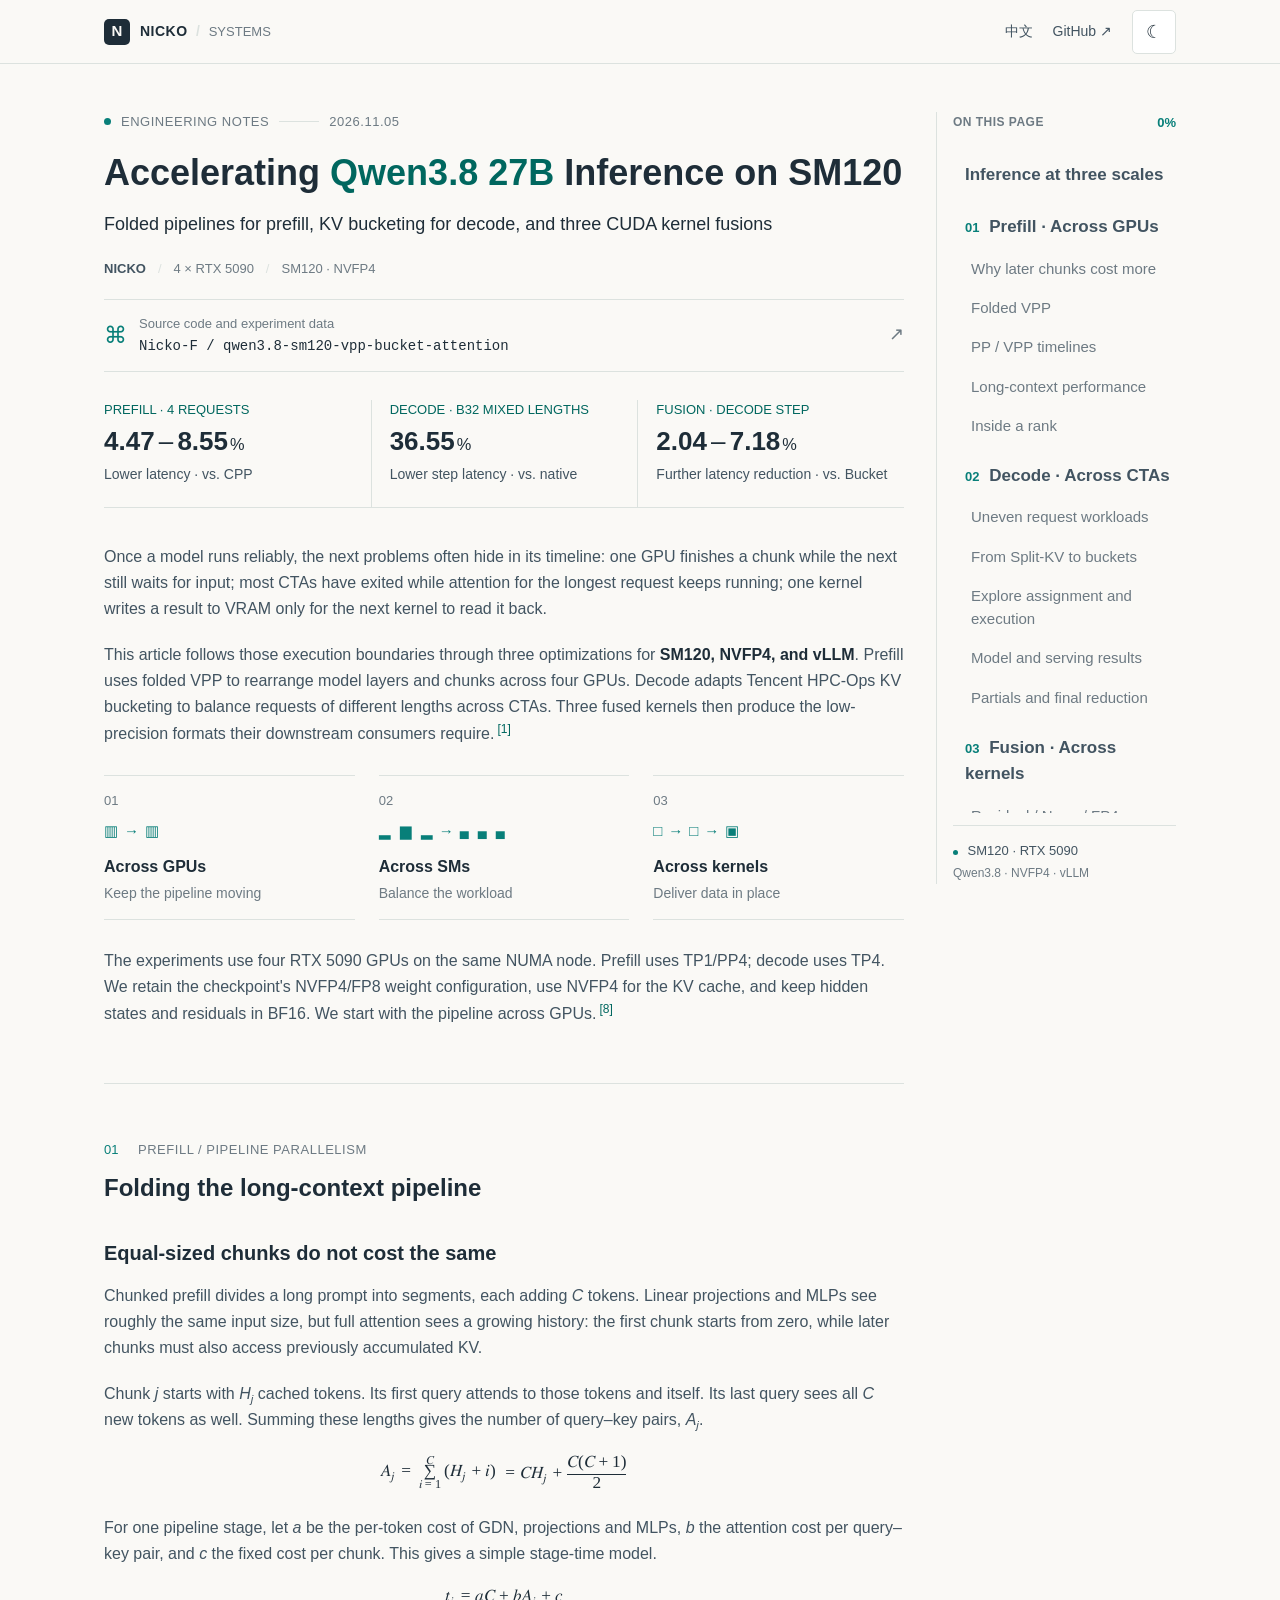
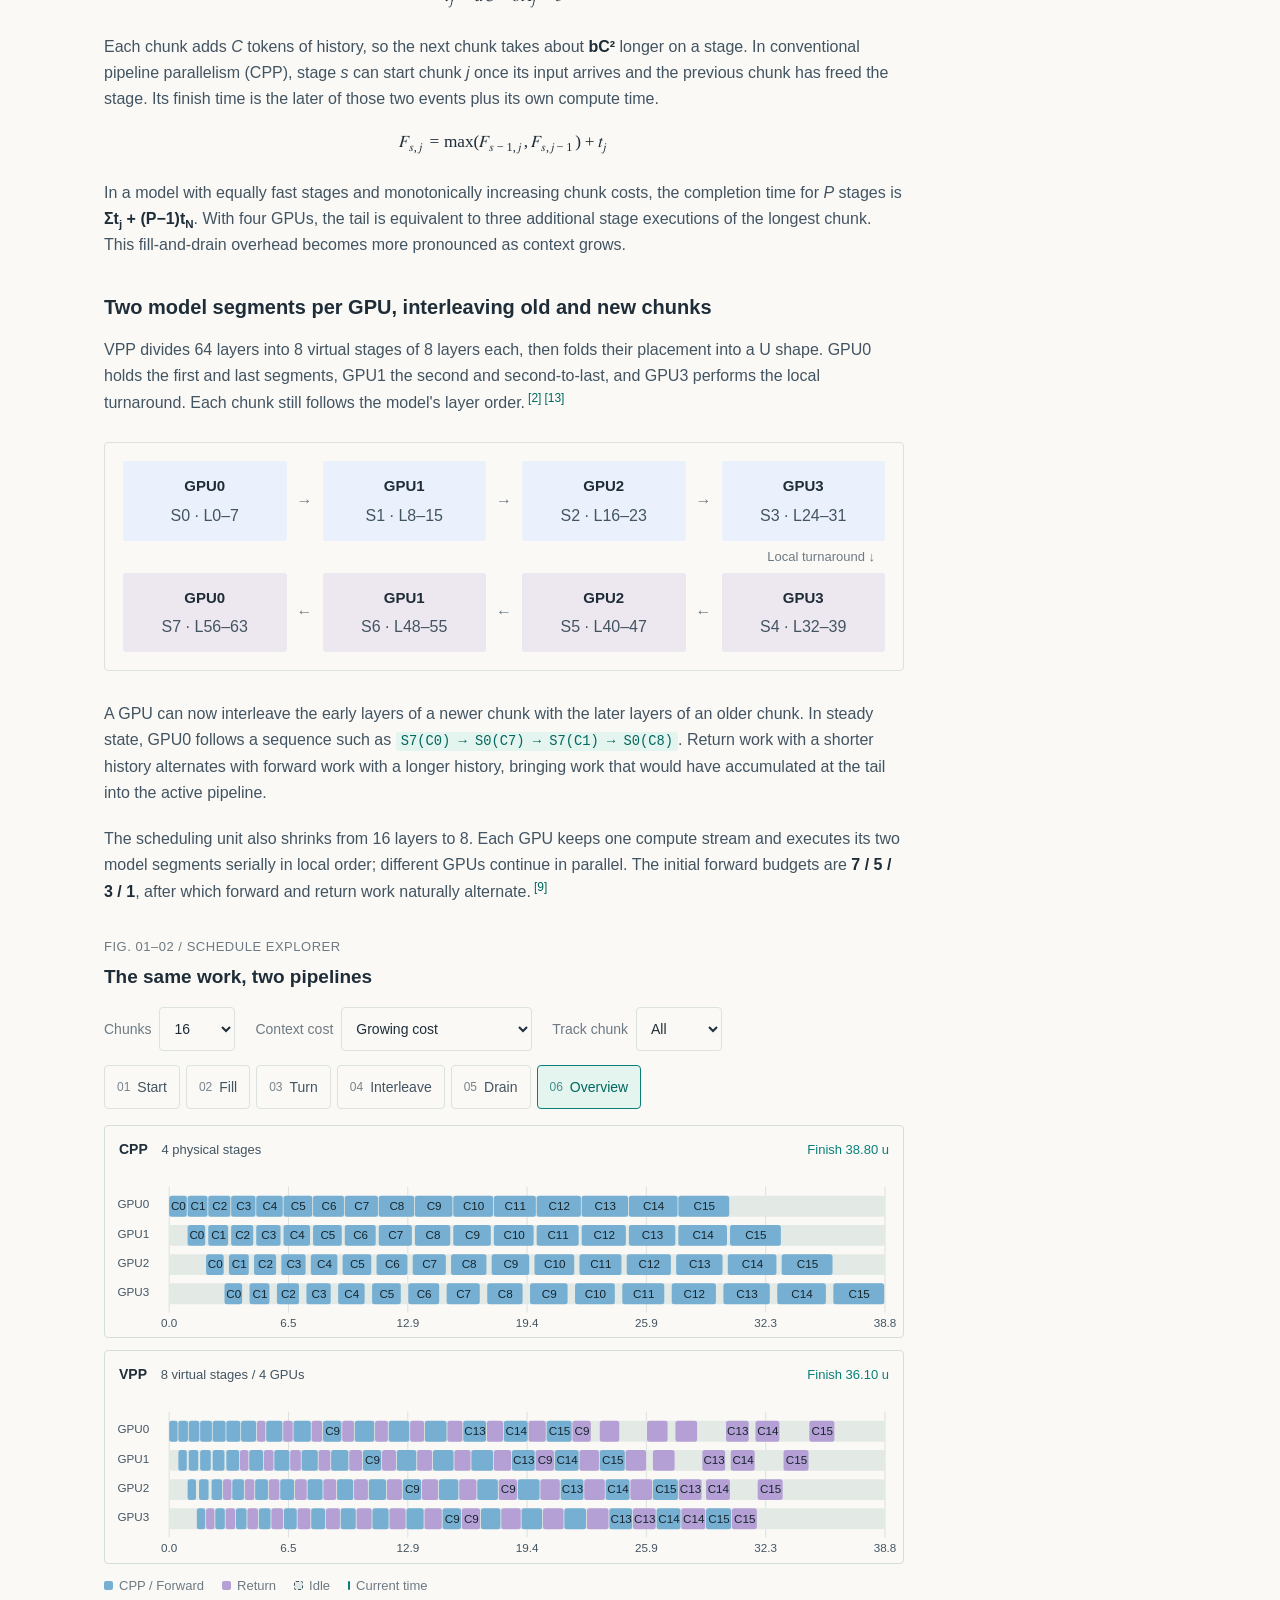
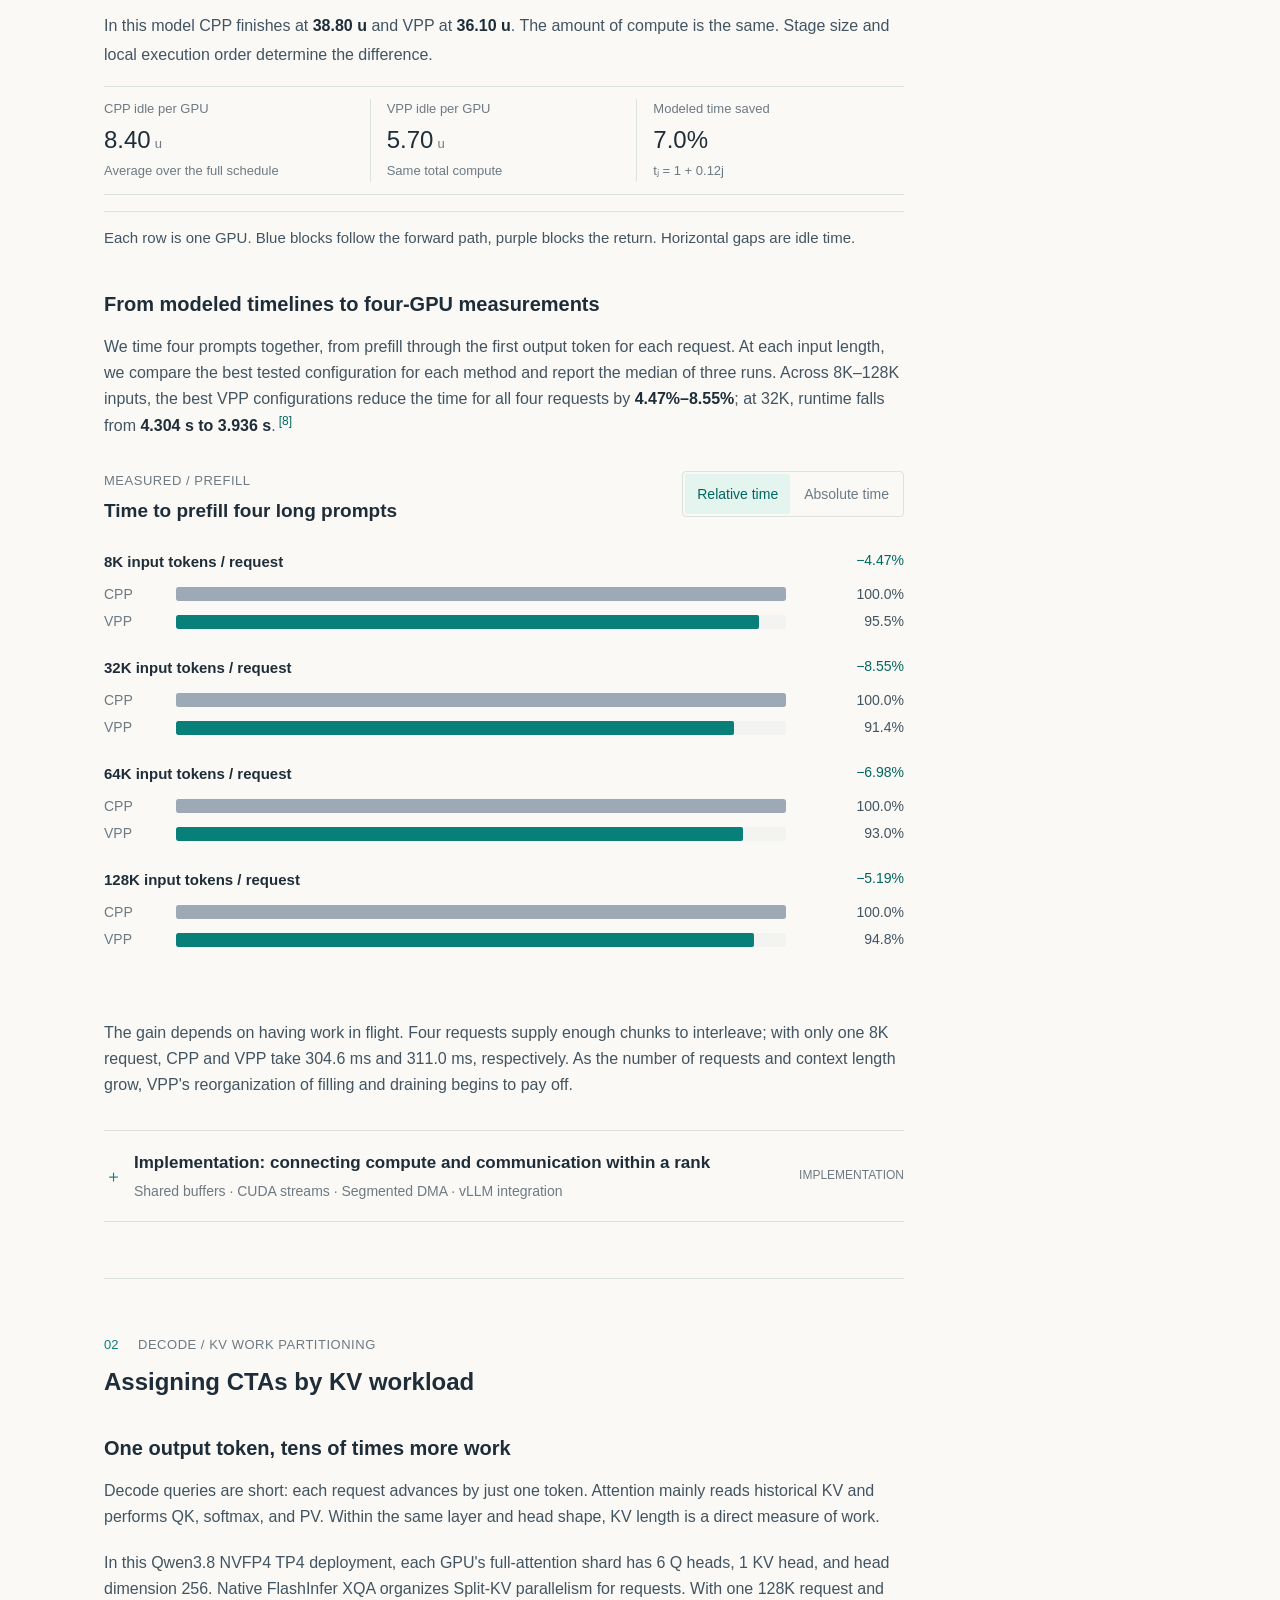
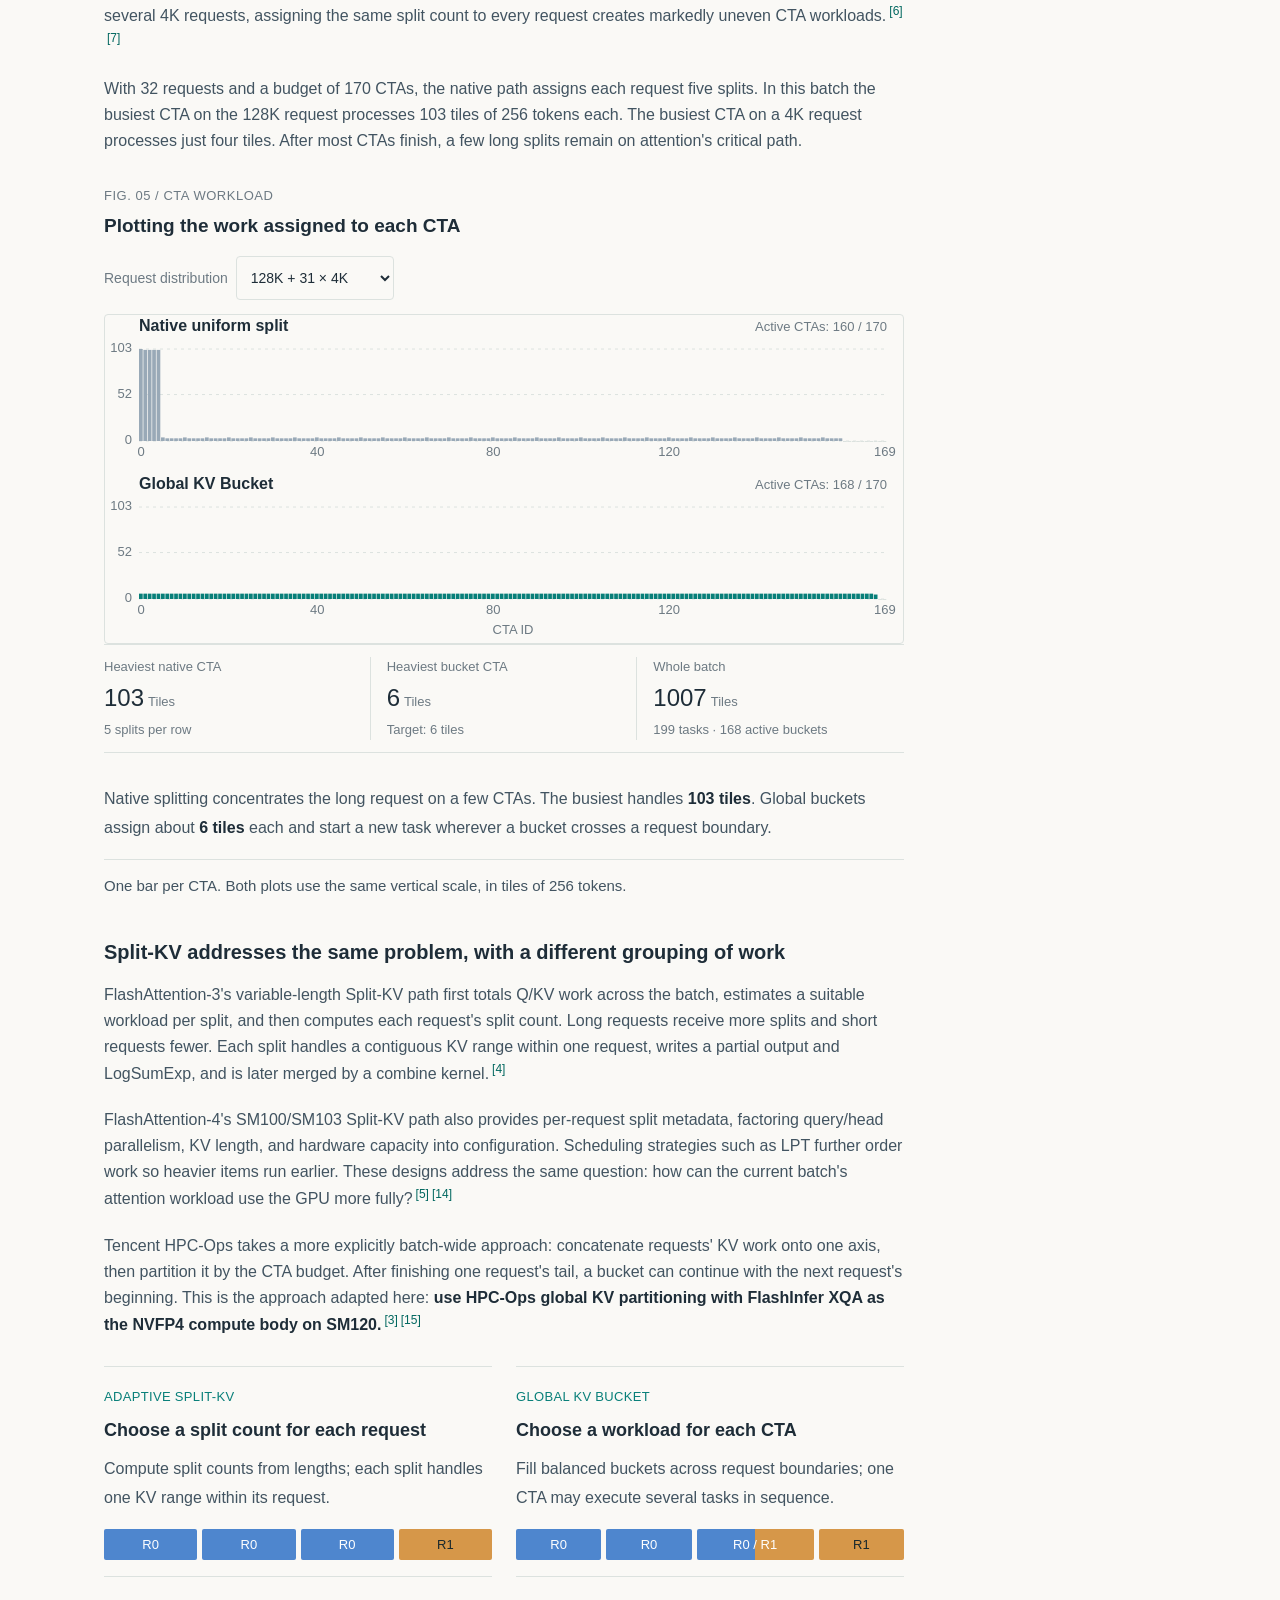
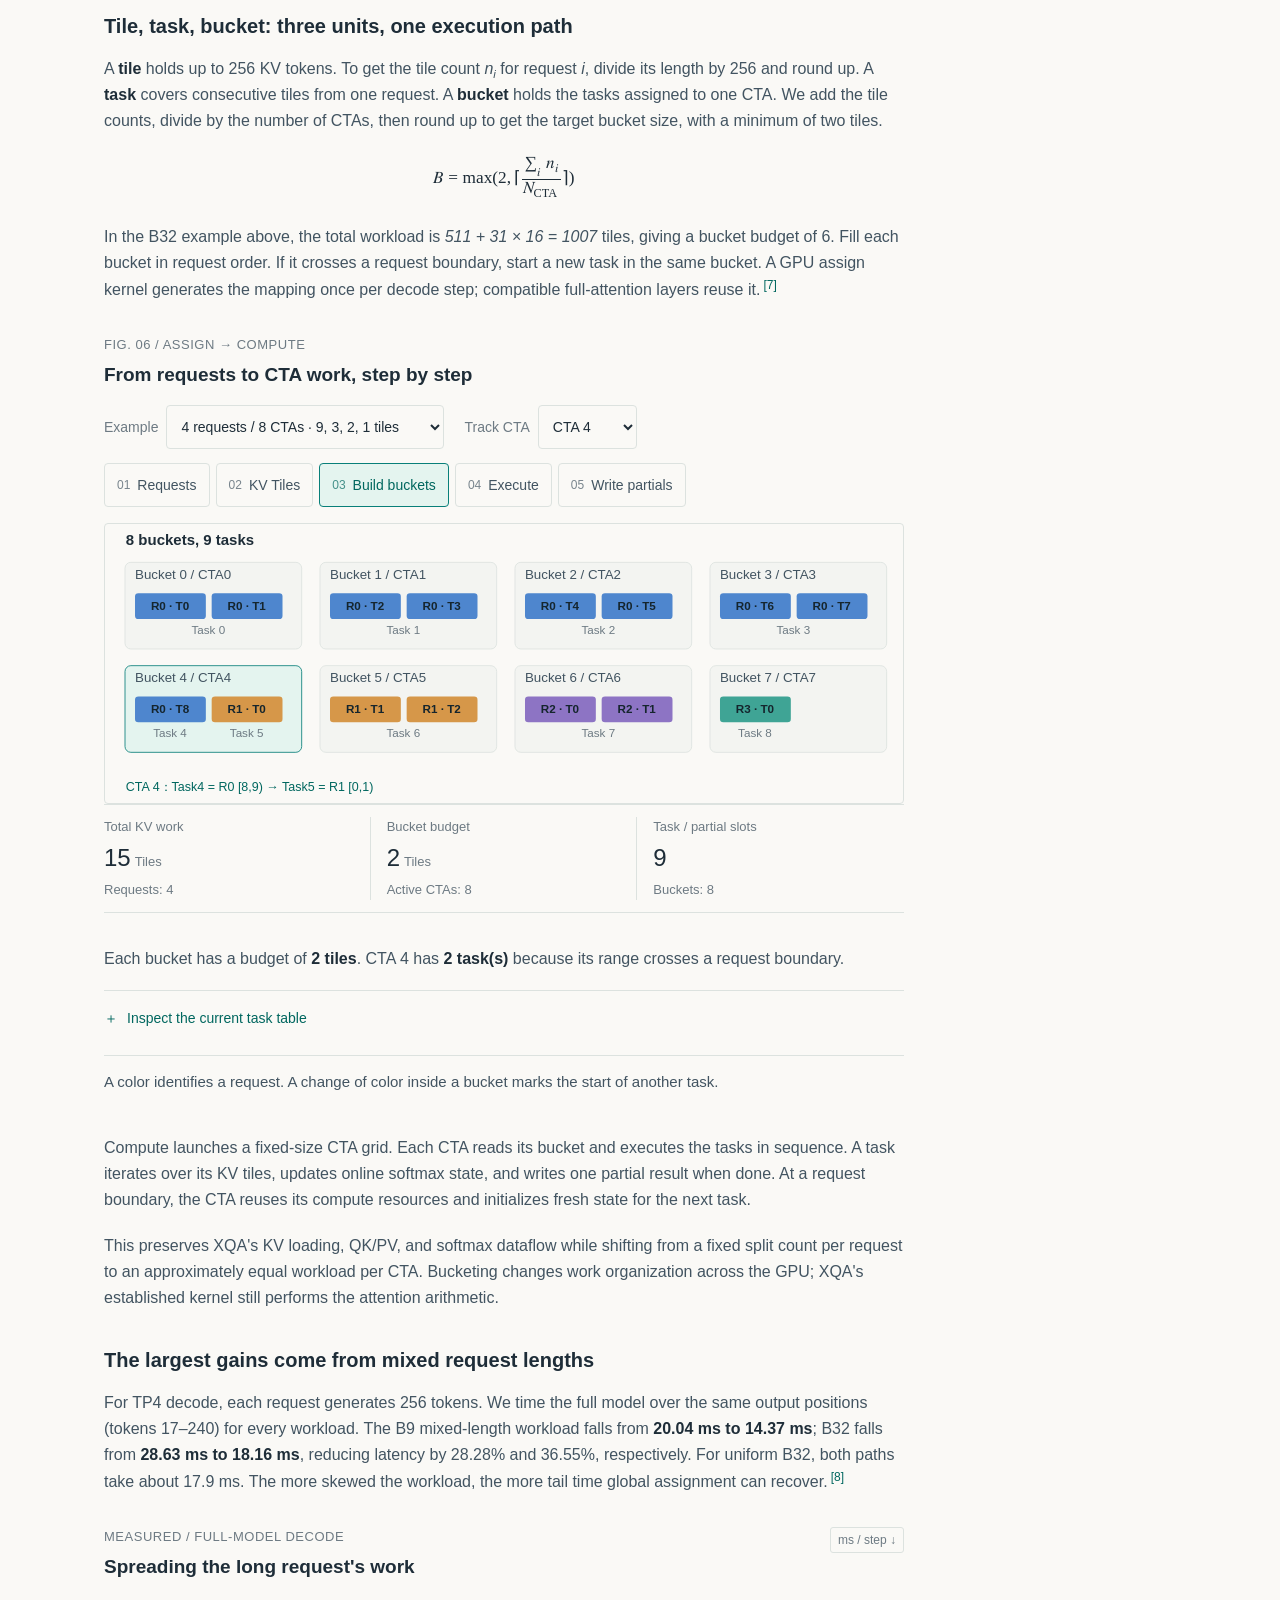
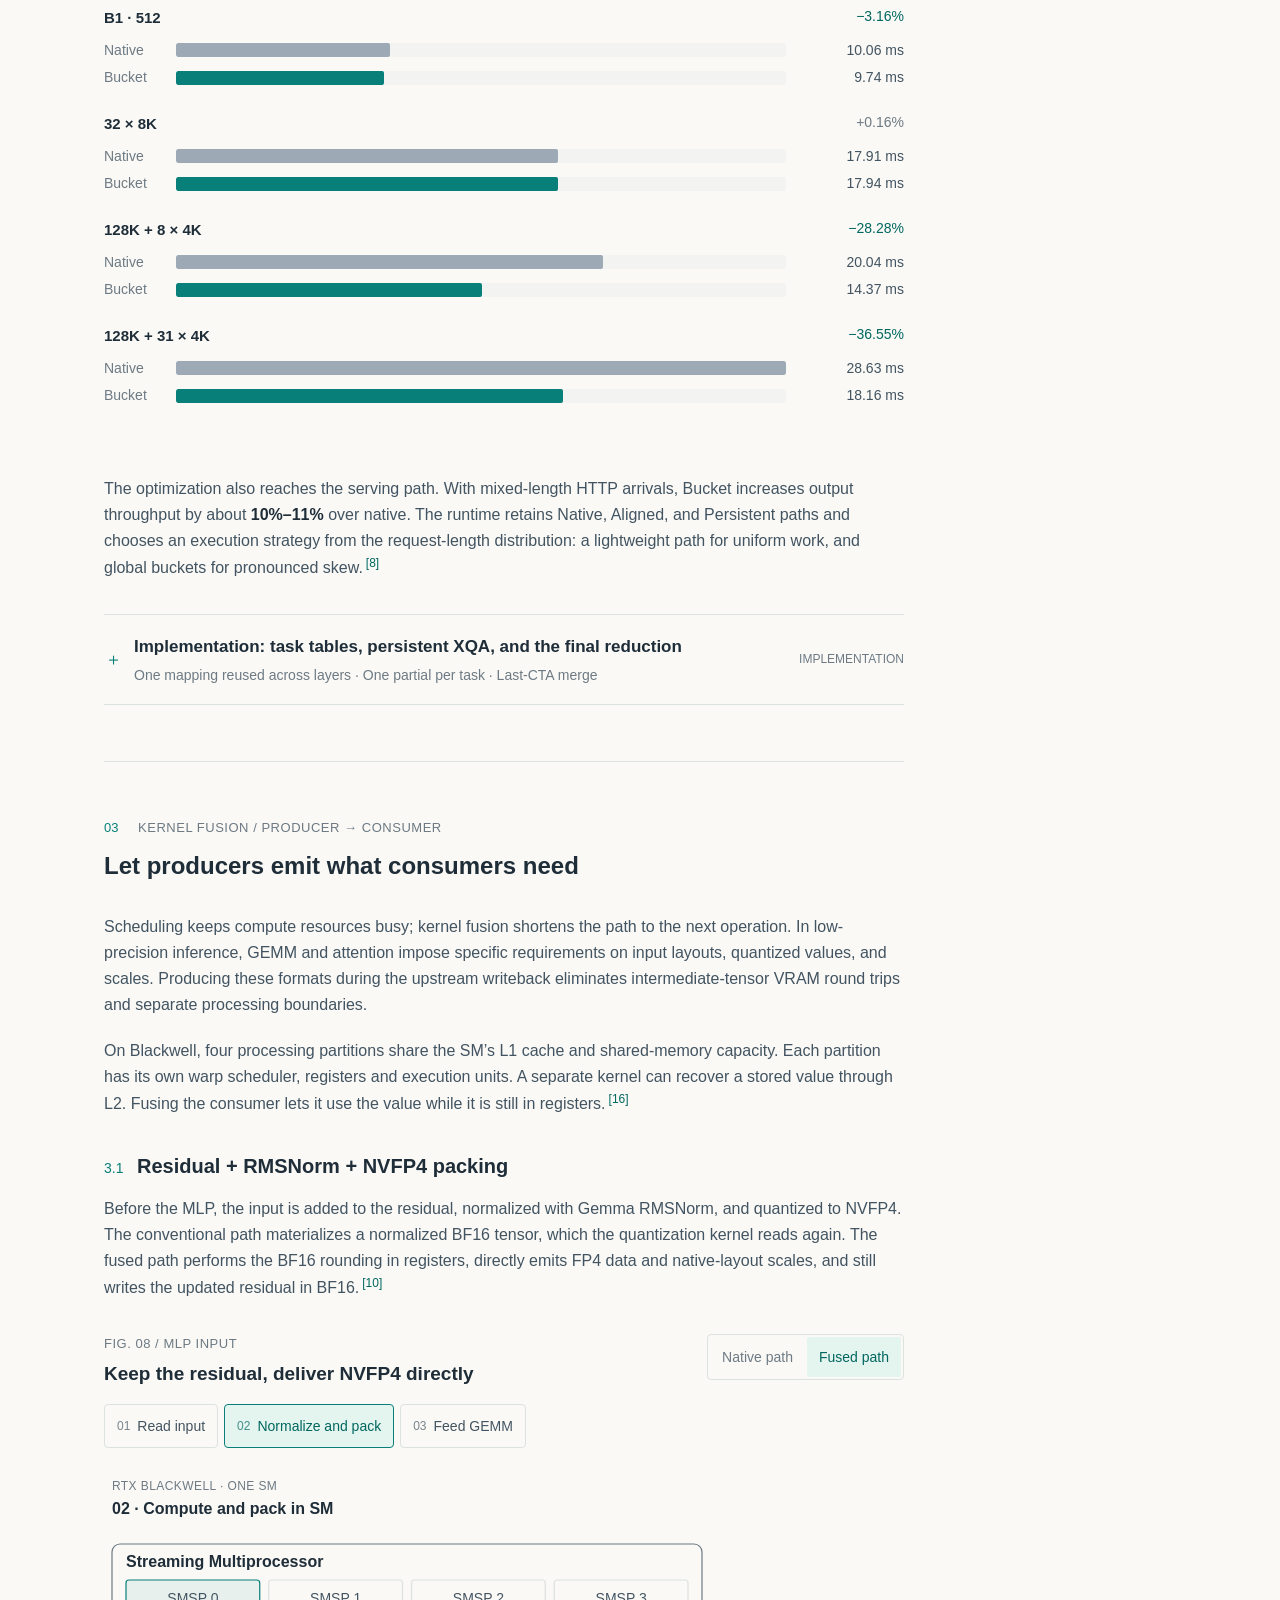
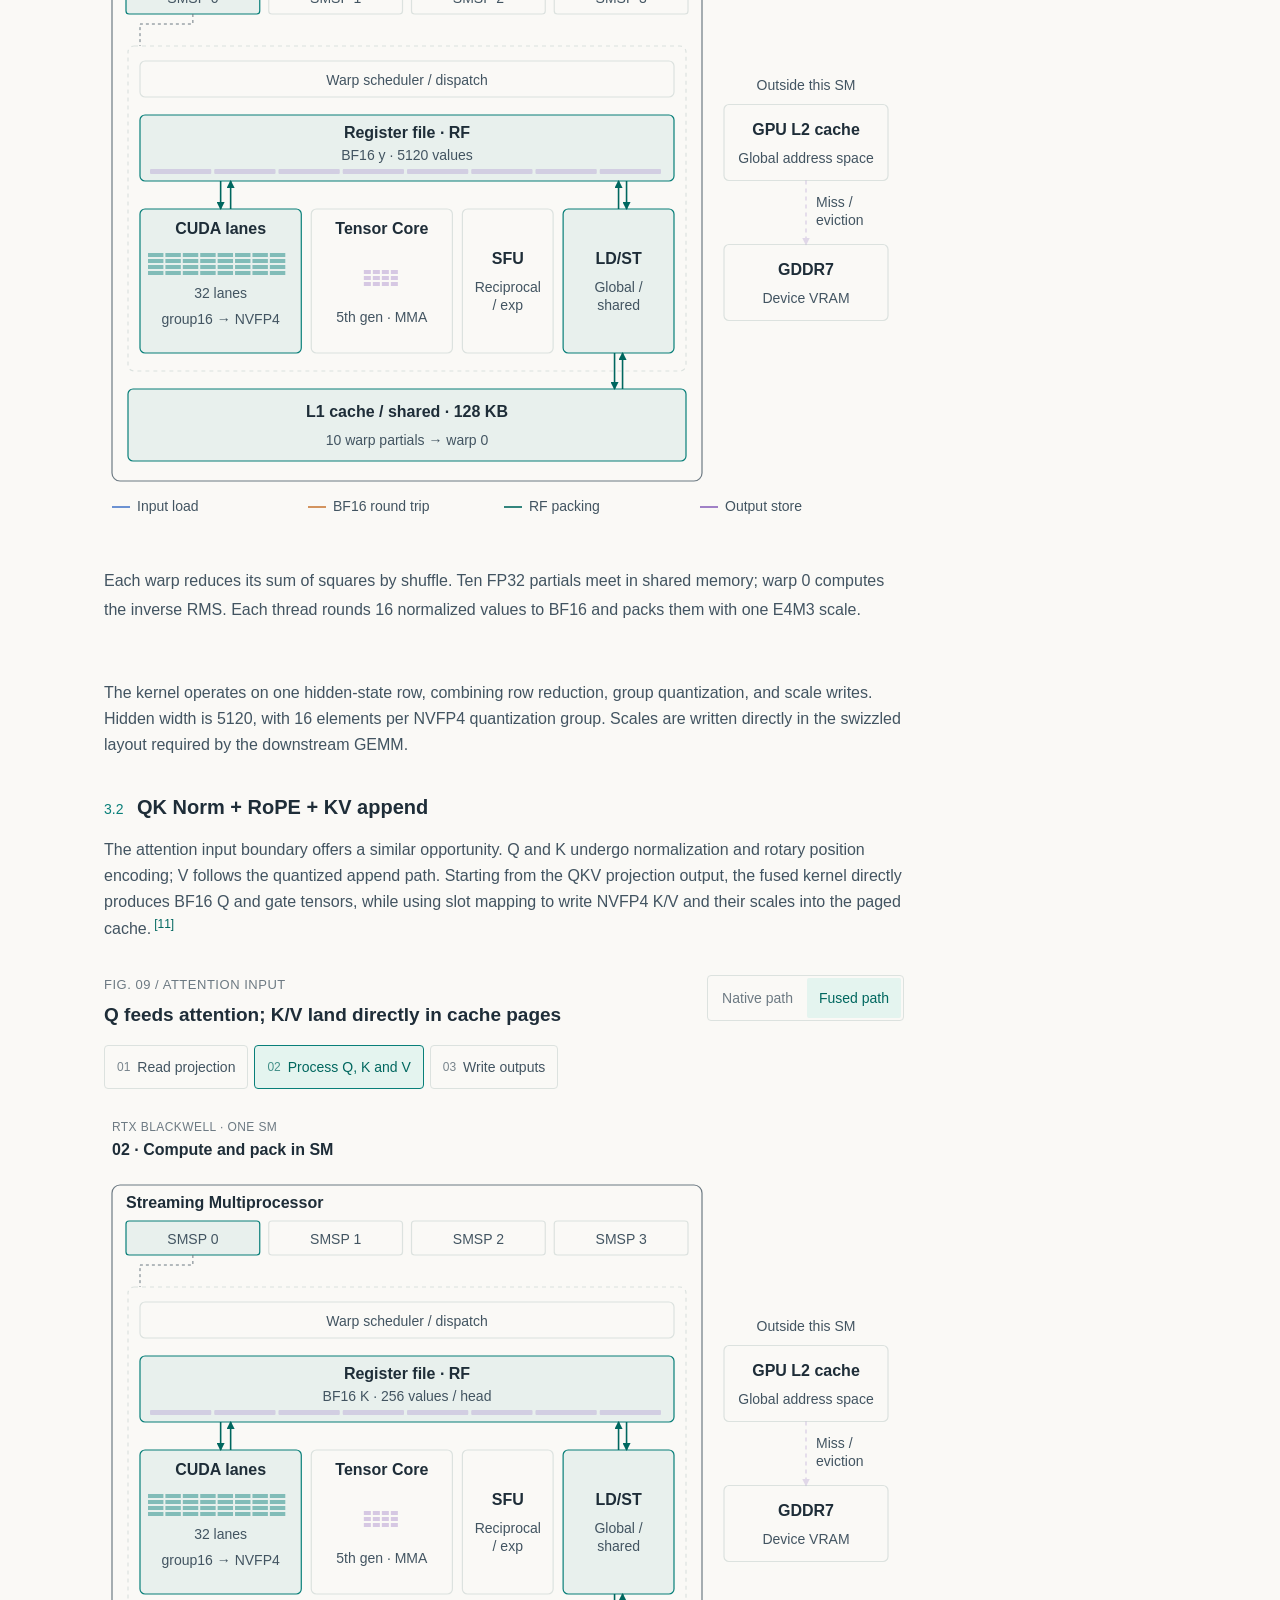
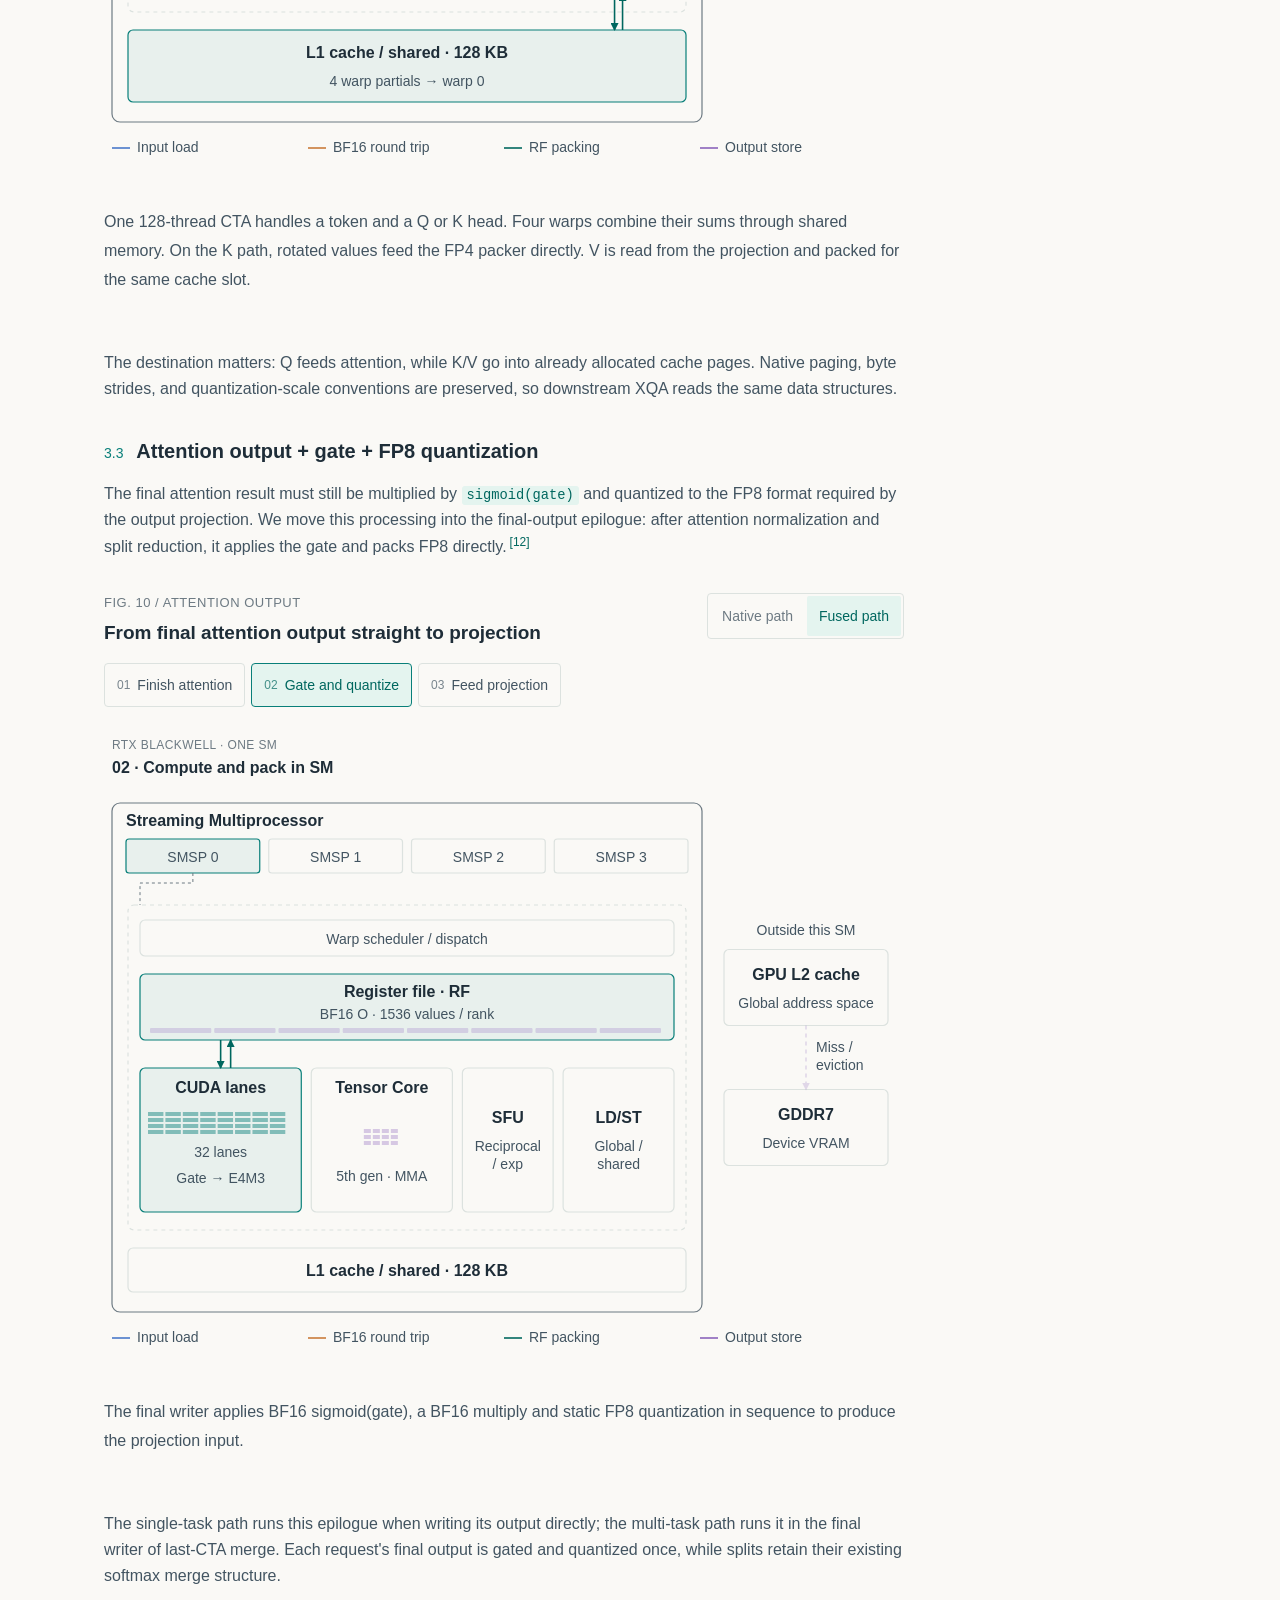
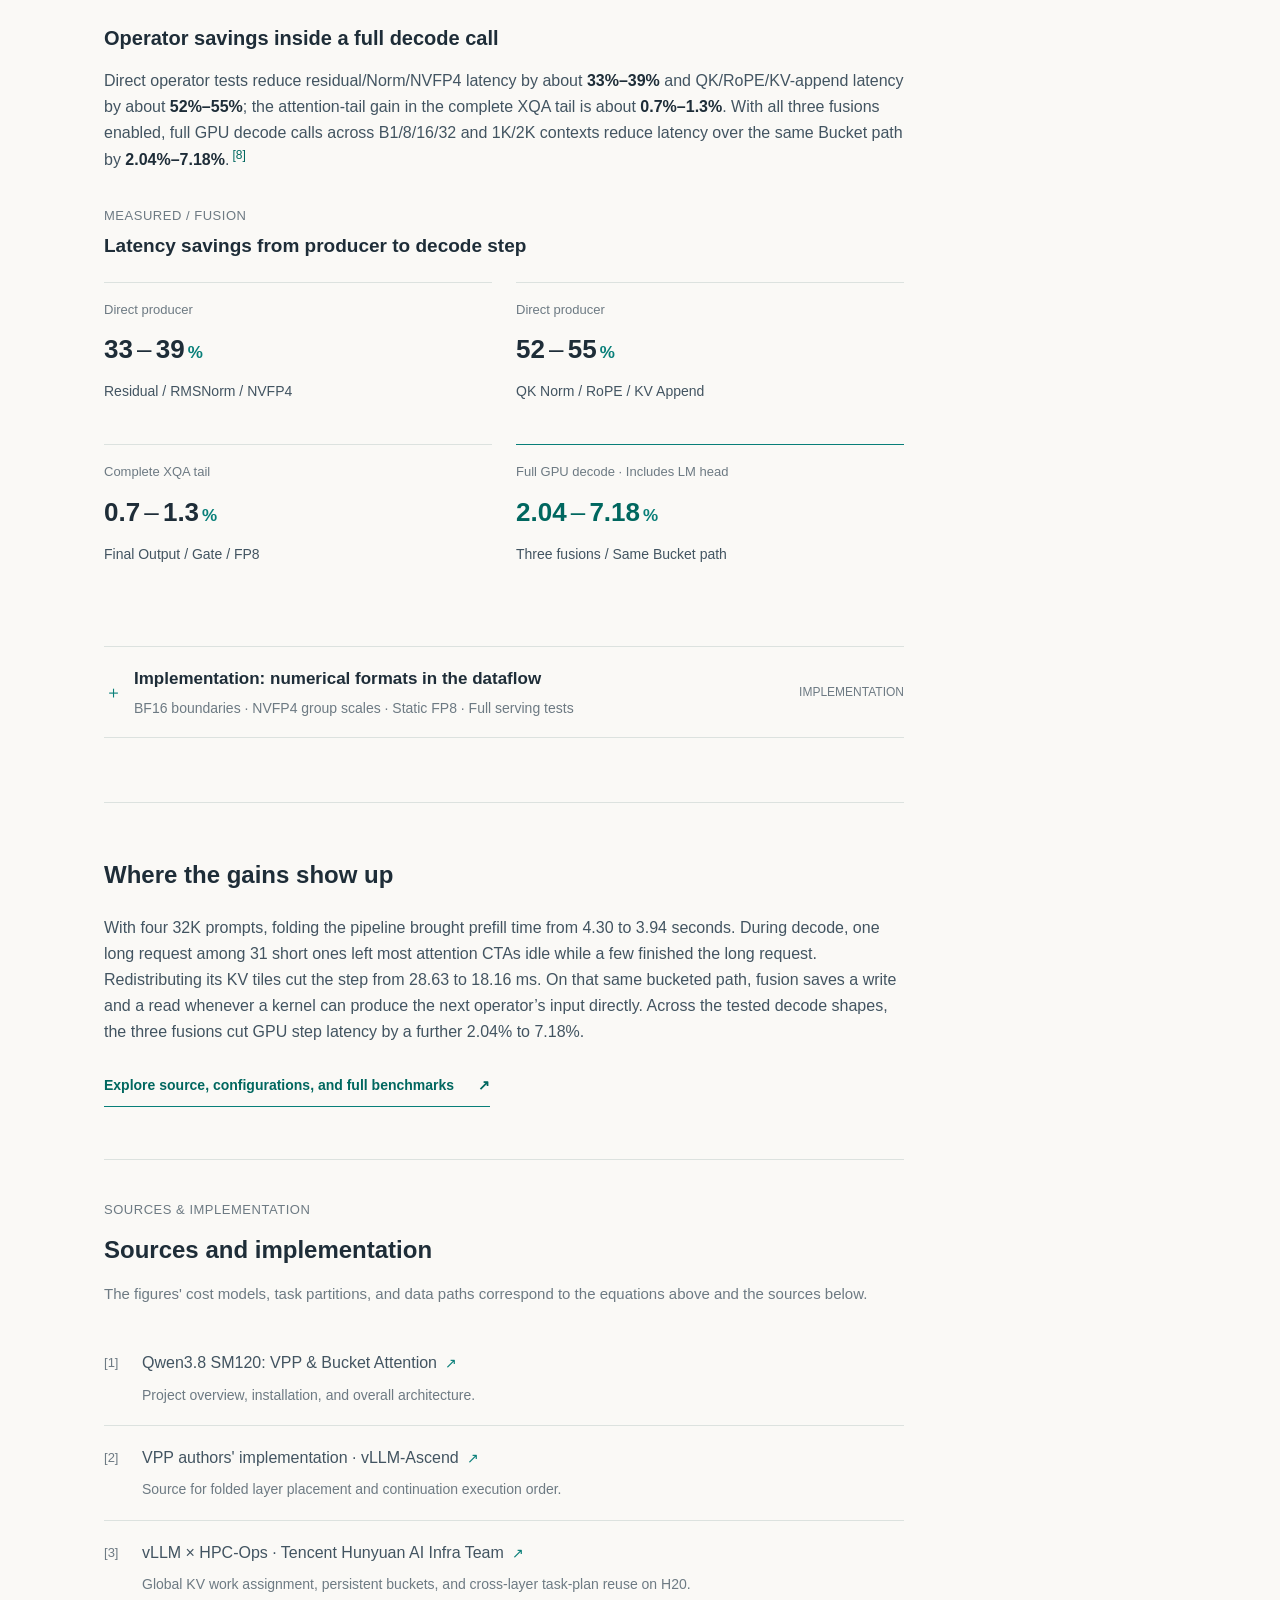
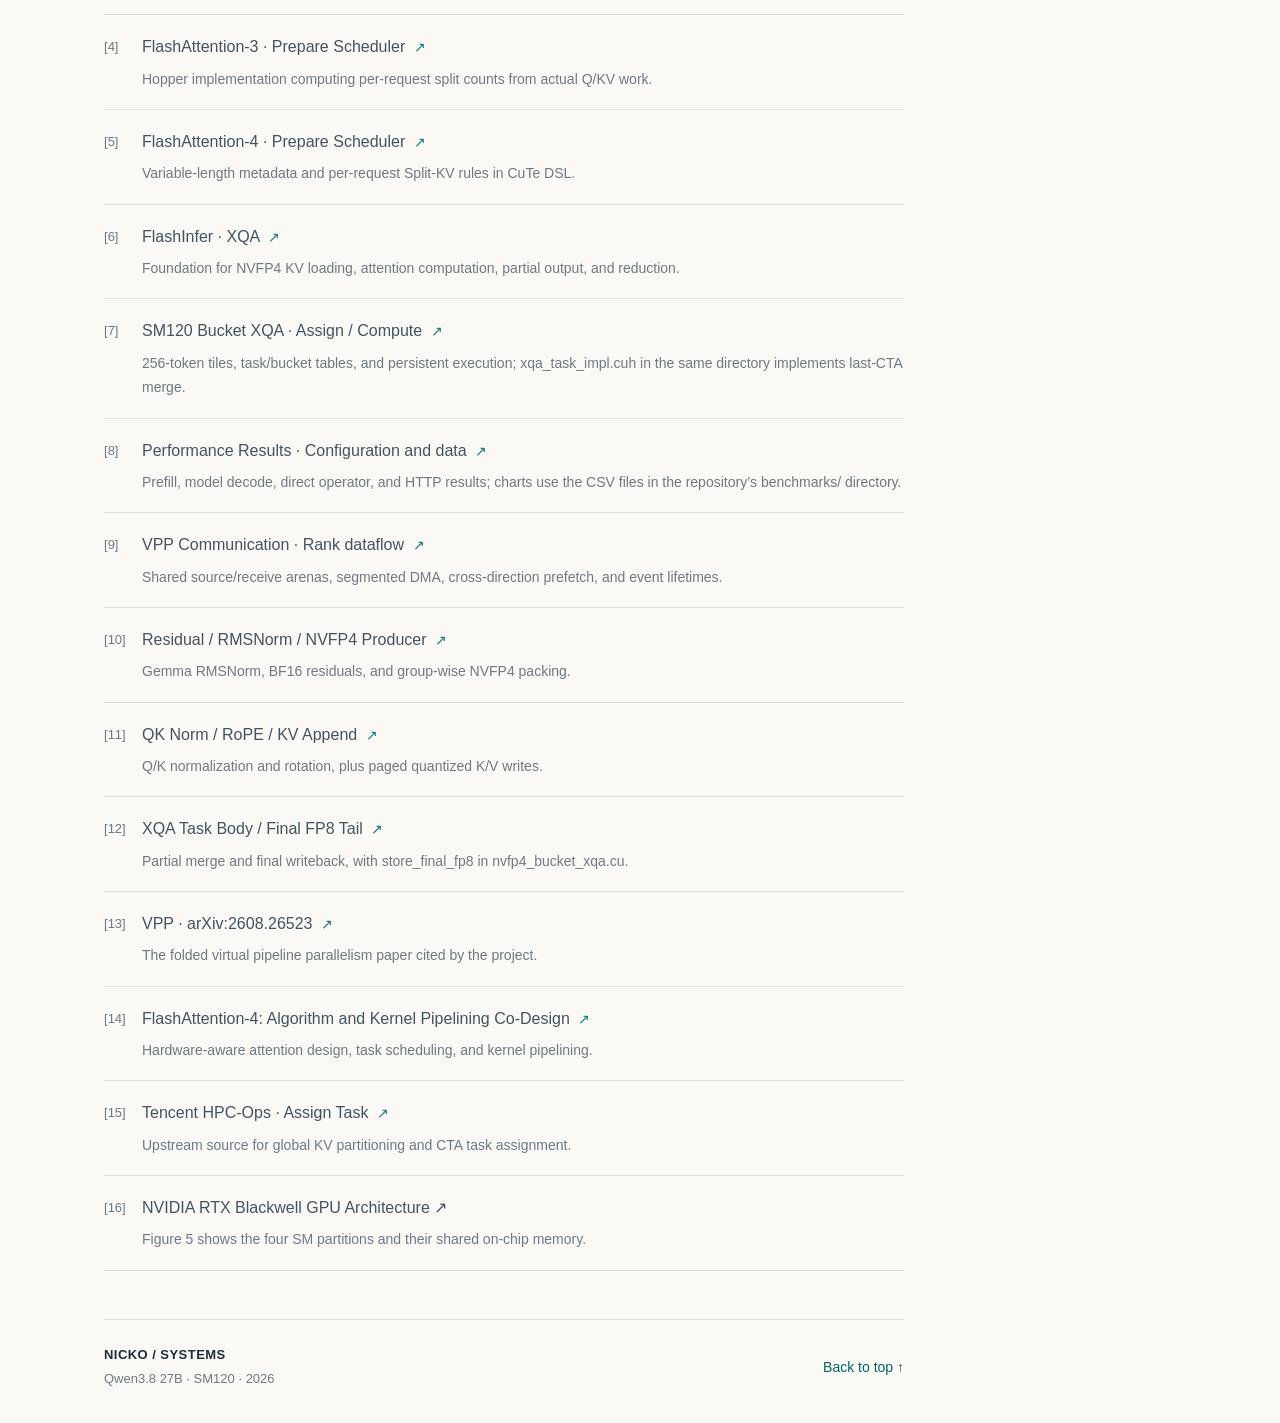
==== commit c60e0465: "Keep the rank topology alongside a parallel view and move explanations into prose" ====
--- a/docs/blog/index.html
+++ b/docs/blog/index.html
@@ -1057,6 +1057,8 @@
 }
 
 /* A rank-local snapshot shares one time marker across three independent streams. */
+#rank-figure [hidden] { display: none; }
+
 .rank-snapshot {
   margin-block: 8px 18px;
   font-size: 14px;
@@ -1407,15 +1409,6 @@
 
 .figure-explanation strong {
   color: var(--ink);
-}
-
-.figure-explanation .ex-label {
-  color: var(--accent-strong);
-  font-family: var(--sans);
-  font-size: 13px;
-  letter-spacing: .025em;
-  display: block;
-  margin-bottom: 5px;
 }
 
 .figure-metrics {
@@ -2964,12 +2957,6 @@
   fill: color-mix(in srgb, var(--purple) 32%, transparent);
 }
 
-.sm-path-caption {
-  fill: var(--accent-strong);
-  font-size: 14px;
-  font-weight: 500;
-}
-
 .sm-route {
   fill: none;
   stroke-width: 1.6;
@@ -2988,6 +2975,76 @@
 .sm-arrow-native { fill: var(--sm-native); }
 .sm-arrow-fused { fill: var(--sm-fused); }
 .sm-arrow-output { fill: var(--sm-output); }
+
+/* Data and control remain distinct; all three stream roles are visible together. */
+.rank-topology-svg {
+  display: block;
+  width: 100%;
+  height: auto;
+  overflow: visible;
+  font-family: var(--sans);
+}
+
+.rank-topology-svg .rt-heading {
+  fill: var(--ink);
+  font-size: 16px;
+  font-weight: 600;
+}
+
+.rank-topology-svg .rt-label {
+  fill: var(--ink-2);
+  font-size: 14px;
+}
+
+.rank-topology-svg .rt-frame {
+  fill: none;
+  stroke: var(--border);
+  stroke-width: 1.2;
+}
+
+.rank-topology-svg .rt-gpu {
+  stroke: var(--muted);
+}
+
+.rank-topology-svg .rt-receive { --rt-color: var(--accent-strong); }
+.rank-topology-svg .rt-compute { --rt-color: var(--blue); }
+.rank-topology-svg .rt-send { --rt-color: var(--orange); }
+.rank-topology-svg .rt-control { --rt-color: var(--muted); }
+
+.rank-topology-svg .rt-stream {
+  fill: color-mix(in srgb, var(--rt-color) 12%, transparent);
+  stroke: var(--rt-color);
+  stroke-width: 1.6;
+}
+
+.rank-topology-svg .rt-arena {
+  stroke: var(--rt-color);
+}
+
+.rank-topology-svg .rt-slot {
+  fill: color-mix(in srgb, var(--rt-color) 7%, transparent);
+  stroke: color-mix(in srgb, var(--rt-color) 55%, var(--border));
+}
+
+.rank-topology-svg .rt-wire {
+  fill: none;
+  stroke: var(--rt-color);
+  stroke-width: 1.8;
+  stroke-linejoin: round;
+}
+
+.rank-topology-svg .rt-wire.rt-control {
+  stroke-width: 1.4;
+  stroke-dasharray: 4 5;
+}
+
+.rank-topology-svg .rt-arrow {
+  fill: var(--rt-color);
+}
+
+.rank-topology-svg .rt-host {
+  stroke-dasharray: 4 4;
+}
 </style>
 </head><body><a class="skip-link" href="#article">Skip to article</a>
 <div class="reading-progress" aria-hidden="true"><span id="reading-progress"></span></div>
@@ -3047,7 +3104,7 @@
     </div>
 
     <figure class="interactive" id="pipeline-figure" data-widget="pipeline">
-      <div class="figure-header"><div><div class="figure-kicker">FIG. 01–02 / SCHEDULE EXPLORER</div><h4>The same work, two pipelines</h4></div><span class="figure-tag">Cost model</span></div>
+      <div class="figure-header"><div><div class="figure-kicker">FIG. 01–02 / SCHEDULE EXPLORER</div><h4>The same work, two pipelines</h4></div></div>
       <div class="figure-controls"><label>Chunks <select id="pipe-count"><option value="8">8</option><option value="16" selected>16</option><option value="24">24</option></select></label><label>Context cost <select id="pipe-growth"><option value="0">Equal cost</option><option value="0.12" selected>Growing cost</option><option value="0.24">Stronger history term</option></select></label><label>Track chunk <select id="pipe-highlight"><option value="-1">All</option></select></label></div>
       <div class="stepper" id="pipe-steps" role="group" aria-label="Select a pipeline phase"></div>
       <div class="trace-pair"><div class="trace-panel"><div class="trace-title"><span><b>CPP</b> 4 physical stages</span><span id="cpp-runtime"></span></div><div class="svg-scroll" id="cpp-timeline"></div></div><div class="trace-panel"><div class="trace-title"><span><b>VPP</b> 8 virtual stages / 4 GPUs</span><span id="vpp-runtime"></span></div><div class="svg-scroll" id="vpp-timeline"></div></div></div>
@@ -3059,15 +3116,16 @@
 
     <div class="prose" id="prefill-results">
       <h3>From modeled timelines to four-GPU measurements</h3>
-      <p>We time four prompts together, from prefill through the first output token for each request. Across 8K–128K inputs, the best VPP configurations reduce the time for all four requests by <strong>4.47%–8.55%</strong>; at 32K, runtime falls from <strong>4.304 s to 3.936 s</strong>.<a class="ref" href="#ref-8">[8]</a></p>
+      <p>We time four prompts together, from prefill through the first output token for each request. At each input length, we compare the best tested configuration for each method and report the median of three runs. Across 8K–128K inputs, the best VPP configurations reduce the time for all four requests by <strong>4.47%–8.55%</strong>; at 32K, runtime falls from <strong>4.304 s to 3.936 s</strong>.<a class="ref" href="#ref-8">[8]</a></p>
     </div>
-    <figure class="data-figure"><div class="figure-header"><div><div class="figure-kicker">MEASURED / PREFILL</div><h4>Time to prefill four long prompts</h4></div><div class="segmented" id="prefill-metric" role="group" aria-label="Prefill chart units"><button data-value="relative" aria-pressed="true">Relative time</button><button data-value="absolute" aria-pressed="false">Absolute time</button></div></div><div id="prefill-chart" class="benchmark-bars"></div><figcaption>4 × RTX 5090 · TP1/PP4 · Best configuration from each method's sweep at each input length · Median of three runs. <a href="#ref-8">Data source ↗</a></figcaption></figure>
+    <figure class="data-figure"><div class="figure-header"><div><div class="figure-kicker">MEASURED / PREFILL</div><h4>Time to prefill four long prompts</h4></div><div class="segmented" id="prefill-metric" role="group" aria-label="Prefill chart units"><button data-value="relative" aria-pressed="true">Relative time</button><button data-value="absolute" aria-pressed="false">Absolute time</button></div></div><div id="prefill-chart" class="benchmark-bars"></div></figure>
     <div class="prose"><p>The gain depends on having work in flight. Four requests supply enough chunks to interleave; with only one 8K request, CPP and VPP take 304.6 ms and 311.0 ms, respectively. As the number of requests and context length grow, VPP's reorganization of filling and draining begins to pay off.</p></div>
 
     <details class="deep-dive" id="vpp-implementation"><summary><span class="detail-icon">＋</span><span><strong>Implementation: connecting compute and communication within a rank</strong><small>Shared buffers · CUDA streams · Segmented DMA · vLLM integration</small></span><span class="detail-badge">IMPLEMENTATION</span></summary><div class="details-body">
-      <div class="prose"><h3>How GPU1 overlaps transfers with computation</h3><p>GPU1 runs stages S1 and S6 in turn on one compute stream. For each chunk, the stage waits for its input to arrive. As each output becomes ready, the send stream can start copying it. The two copy streams can also work on other chunks while the compute stream runs.<a class="ref" href="#ref-9">[9]</a></p></div>
+      <div class="prose"><h3>How two virtual stages share one GPU</h3><p>GPU1 runs stages S1 and S6 in turn on one compute stream. For each chunk, the stage waits for its input to arrive. As each output becomes ready, the send stream can start copying it. The two copy streams can also work on other chunks while the compute stream runs. The solid arrows in the topology show where data moves. The dashed lines connect the host proxy thread to the streams it coordinates.<a class="ref" href="#ref-9">[9]</a></p></div>
       <figure class="data-figure nested" id="rank-figure">
-        <div class="figure-header"><div><div class="figure-kicker">FIG. 03 / RANK 1</div><h4>Three chunks in flight on GPU1</h4></div></div>
+        <div class="figure-header"><div><div class="figure-kicker">FIG. 03 / RANK 1</div><h4>GPU1 can receive, compute and send in parallel</h4></div><div id="rank-views" class="segmented" role="group" aria-label="Choose a view of GPU1" hidden><button aria-controls="rank-topology" aria-pressed="true">Topology</button><button aria-controls="rank-diagram" aria-pressed="false">Parallel snapshot</button></div></div>
+        <div id="rank-topology" hidden></div>
         <div id="rank-diagram" class="rank-snapshot" role="group" aria-label="Three CUDA streams handle different chunks at the same instant">
           <div class="rank-time-label"><span>GPU1 streams</span><span>Snapshot at time t ↓</span></div>
           <div class="rank-lanes">
@@ -3098,10 +3156,9 @@
           <div class="rank-dependencies"><strong>Within one chunk</strong><span>Receive complete → local stage</span><span>Output plane ready → matching D2H</span></div>
           <div class="rank-control"><span><strong>Host proxy thread</strong> coordinates READY / ACK and events</span><span><strong>GPU copy engines</strong> execute H2D / D2H data transfers</span></div>
         </div>
-        <figcaption>Color links each stream to the slots it uses. An 8K-token chunk needs 160&nbsp;MiB per slot for hidden states and residuals, or 800&nbsp;MiB across all five slots.</figcaption>
       </figure>
-      <div class="prose"><p>The pipeline window <code>W=7</code> tracks batches concurrently advancing through the model. Source and receive slots instead follow data lifetimes: a source slot is released after D2H finishes reading it, and a receive slot after its last local stage consumer finishes. Forward and return keep distinct sequence numbers and event identities while sharing the physical data buffers.</p><p>Cross-GPU data travels through <strong>GPU VRAM → registered host ring → downstream GPU VRAM</strong>. The RTX 5090 uses GDDR7 device memory. Each edge's host ring contains 8 segments of 16 MiB. A 160 MiB stage-boundary payload is split into 10 segments; once the receiver finishes reading an earlier segment, the sender can reuse that ring position.</p></div>
-      <figure class="interactive nested" id="dma-figure"><div class="figure-header"><div><div class="figure-kicker">FIG. 04 / TRANSFER HANDOFF</div><h4>Queue the next transfer early</h4></div><span class="figure-tag">Stream / Event</span></div><div class="stepper" id="dma-steps" role="group" aria-label="Select a DMA phase"></div><div class="trace-panel"><div id="dma-timeline" class="svg-scroll"></div></div><div id="dma-credits" class="credit-row"></div><div class="figure-explanation" id="dma-explanation" aria-live="polite"></div><figcaption>Orange segments move from GPU to host. Teal segments move from host to GPU. Dashed lines show which completion event releases the next transfer.</figcaption></figure>
+      <div class="prose"><p>The two stages share three receive slots and two output slots. At 8K tokens per chunk, a slot holds 160&nbsp;MiB of hidden states and residuals, so the five slots use 800&nbsp;MiB on GPU1. The pipeline window <code>W=7</code> tracks batches concurrently advancing through the model. Source and receive slots instead follow data lifetimes: a source slot is released after D2H finishes reading it, and a receive slot after its last local stage consumer finishes. Forward and return keep distinct sequence numbers and event identities while sharing the physical data buffers.</p><p>Cross-GPU data travels through <strong>GPU VRAM → registered host ring → downstream GPU VRAM</strong>. The RTX 5090 uses GDDR7 device memory. Each edge's host ring contains 8 segments of 16 MiB. A 160 MiB stage-boundary payload is split into 10 segments; once the receiver finishes reading an earlier segment, the sender can reuse that ring position.</p></div>
+      <figure class="interactive nested" id="dma-figure"><div class="figure-header"><div><div class="figure-kicker">FIG. 04 / TRANSFER HANDOFF</div><h4>Queue the next transfer early</h4></div></div><div class="stepper" id="dma-steps" role="group" aria-label="Select a DMA phase"></div><div class="trace-panel"><div id="dma-timeline" class="svg-scroll"></div></div><div id="dma-credits" class="credit-row"></div><div class="figure-explanation" id="dma-explanation" aria-live="polite"></div><figcaption>Orange segments move from GPU to host. Teal segments move from host to GPU. Dashed lines show which completion event releases the next transfer.</figcaption></figure>
       <div class="prose"><p>Each rank has a host proxy thread that queues the copies and signals when data is ready. The producer records an output-ready event. The CPU queues D2H and its completion event on the send stream, then publishes READY in shared memory. Upon seeing READY, the receiver queues both an event wait and the following H2D on its receive stream. When the upstream transfer finishes, the downstream copy engine already has work queued.</p><p>The H2D completion event releases the host segment; the full-input receive event connects to the compute stream; the consumer event recorded after stage execution releases the receive slot. These three completion conditions match three actual data lifetimes, allowing communication and compute to advance independently.</p>
       <div class="code-block"><div class="code-heading">Execution outline / pseudocode</div><pre><code>for (batch, stage) in local_stage_order:
     prefetch_ready_inputs()           # At most one unconsumed prefetch per direction
@@ -3129,17 +3186,17 @@
   <section class="chapter" id="decode">
     <div class="chapter-heading"><div class="chapter-number">02</div><div><div class="eyebrow">DECODE / KV WORK PARTITIONING</div><h2>Assigning CTAs by KV workload</h2></div></div>
     <div class="prose" id="decode-load"><h3>One output token, tens of times more work</h3><p>Decode queries are short: each request advances by just one token. Attention mainly reads historical KV and performs QK, softmax, and PV. Within the same layer and head shape, KV length is a direct measure of work.</p><p>In this Qwen3.8 NVFP4 TP4 deployment, each GPU's full-attention shard has 6 Q heads, 1 KV head, and head dimension 256. Native FlashInfer XQA organizes Split-KV parallelism for requests. With one 128K request and several 4K requests, assigning the same split count to every request creates markedly uneven CTA workloads.<a class="ref" href="#ref-6">[6]</a><a class="ref" href="#ref-7">[7]</a></p><p>With 32 requests and a budget of 170 CTAs, the native path assigns each request five splits. In this batch the busiest CTA on the 128K request processes 103 tiles of 256 tokens each. The busiest CTA on a 4K request processes just four tiles. After most CTAs finish, a few long splits remain on attention's critical path.</p></div>
-    <figure class="interactive" id="load-figure"><div class="figure-header"><div><div class="figure-kicker">FIG. 05 / CTA WORKLOAD</div><h4>Plotting the work assigned to each CTA</h4></div><span class="figure-tag">KV Tiles / CTA</span></div><div class="figure-controls"><label>Request distribution <select id="load-preset"><option value="skew32">128K + 31 × 4K</option><option value="skew9">128K + 8 × 4K</option><option value="uniform">32 × 8K</option></select></label><span class="control-hint">170-CTA budget · 256 tokens per tile</span></div><div id="load-chart" class="svg-scroll"></div><div id="load-metrics" class="figure-metrics"></div><div class="figure-explanation" id="load-explanation" aria-live="polite"></div><figcaption>One bar per CTA. Both plots use the same vertical scale, in tiles of 256 tokens.</figcaption></figure>
+    <figure class="interactive" id="load-figure"><div class="figure-header"><div><div class="figure-kicker">FIG. 05 / CTA WORKLOAD</div><h4>Plotting the work assigned to each CTA</h4></div></div><div class="figure-controls"><label>Request distribution <select id="load-preset"><option value="skew32">128K + 31 × 4K</option><option value="skew9">128K + 8 × 4K</option><option value="uniform">32 × 8K</option></select></label></div><div id="load-chart" class="svg-scroll"></div><div id="load-metrics" class="figure-metrics"></div><div class="figure-explanation" id="load-explanation" aria-live="polite"></div><figcaption>One bar per CTA. Both plots use the same vertical scale, in tiles of 256 tokens.</figcaption></figure>
     <div class="prose" id="split-strategies"><h3>Split-KV addresses the same problem, with a different grouping of work</h3><p>FlashAttention-3's variable-length Split-KV path first totals Q/KV work across the batch, estimates a suitable workload per split, and then computes each request's split count. Long requests receive more splits and short requests fewer. Each split handles a contiguous KV range within one request, writes a partial output and LogSumExp, and is later merged by a combine kernel.<a class="ref" href="#ref-4">[4]</a></p><p>FlashAttention-4's SM100/SM103 Split-KV path also provides per-request split metadata, factoring query/head parallelism, KV length, and hardware capacity into configuration. Scheduling strategies such as LPT further order work so heavier items run earlier. These designs address the same question: how can the current batch's attention workload use the GPU more fully?<a class="ref" href="#ref-5">[5]</a><a class="ref" href="#ref-14">[14]</a></p><p>Tencent HPC-Ops takes a more explicitly batch-wide approach: concatenate requests' KV work onto one axis, then partition it by the CTA budget. After finishing one request's tail, a bucket can continue with the next request's beginning. This is the approach adapted here: <strong>use HPC-Ops global KV partitioning with FlashInfer XQA as the NVFP4 compute body on SM120.</strong><a class="ref" href="#ref-3">[3]</a><a class="ref" href="#ref-15">[15]</a></p>
       <div class="strategy-cards"><div><small>ADAPTIVE SPLIT-KV</small><strong>Choose a split count for each request</strong><p>Compute split counts from lengths; each split handles one KV range within its request.</p><div class="strategy-tokens"><span class="r0">R0</span><span class="r0">R0</span><span class="r0">R0</span><span class="r1">R1</span></div></div><div><small>GLOBAL KV BUCKET</small><strong>Choose a workload for each CTA</strong><p>Fill balanced buckets across request boundaries; one CTA may execute several tasks in sequence.</p><div class="strategy-tokens"><span class="r0">R0</span><span class="r0">R0</span><span class="mixed">R0 / R1</span><span class="r1">R1</span></div></div></div>
       <h3>Tile, task, bucket: three units, one execution path</h3><p>A <strong>tile</strong> holds up to 256 KV tokens. To get the tile count <i>n<sub>i</sub></i> for request <i>i</i>, divide its length by 256 and round up. A <strong>task</strong> covers consecutive tiles from one request. A <strong>bucket</strong> holds the tasks assigned to one CTA. We add the tile counts, divide by the number of CTAs, then round up to get the target bucket size, with a minimum of two tiles.</p>
       <div class="equation"><math display="block"><mi>B</mi><mo>=</mo><mi mathvariant="normal">max</mi><mrow><mo>(</mo><mn>2</mn><mo>,</mo><mo>⌈</mo><mfrac><mrow><munder><mo>∑</mo><mi>i</mi></munder><msub><mi>n</mi><mrow><mi>i</mi></mrow></msub></mrow><mrow><msub><mi>N</mi><mtext>CTA</mtext></msub></mrow></mfrac><mo>⌉</mo><mo>)</mo></mrow></math></div>
       <p>In the B32 example above, the total workload is <i>511 + 31 × 16 = 1007</i> tiles, giving a bucket budget of 6. Fill each bucket in request order. If it crosses a request boundary, start a new task in the same bucket. A GPU assign kernel generates the mapping once per decode step; compatible full-attention layers reuse it.<a class="ref" href="#ref-7">[7]</a></p>
     </div>
-    <figure class="interactive" id="bucket-figure"><div class="figure-header"><div><div class="figure-kicker">FIG. 06 / ASSIGN → COMPUTE</div><h4>From requests to CTA work, step by step</h4></div><span class="figure-tag">Runtime task tables</span></div><div class="figure-controls"><label>Example <select id="bucket-preset"><option value="teaching">4 requests / 8 CTAs · 9, 3, 2, 1 tiles</option><option value="real">128K + 31 × 4K</option></select></label><label>Track CTA <select id="bucket-selected"></select></label></div><div class="stepper" id="bucket-steps" role="group" aria-label="Select a bucketing phase"></div><div id="bucket-diagram" class="svg-scroll"></div><div id="bucket-stats" class="figure-metrics"></div><div id="bucket-explanation" class="figure-explanation" aria-live="polite"></div><details class="mini-detail"><summary>Inspect the current task table</summary><div id="bucket-task-table" class="table-wrap task-table"></div></details><figcaption>A color identifies a request. A change of color inside a bucket marks the start of another task.</figcaption></figure>
+    <figure class="interactive" id="bucket-figure"><div class="figure-header"><div><div class="figure-kicker">FIG. 06 / ASSIGN → COMPUTE</div><h4>From requests to CTA work, step by step</h4></div></div><div class="figure-controls"><label>Example <select id="bucket-preset"><option value="teaching">4 requests / 8 CTAs · 9, 3, 2, 1 tiles</option><option value="real">128K + 31 × 4K</option></select></label><label>Track CTA <select id="bucket-selected"></select></label></div><div class="stepper" id="bucket-steps" role="group" aria-label="Select a bucketing phase"></div><div id="bucket-diagram" class="svg-scroll"></div><div id="bucket-stats" class="figure-metrics"></div><div id="bucket-explanation" class="figure-explanation" aria-live="polite"></div><details class="mini-detail"><summary>Inspect the current task table</summary><div id="bucket-task-table" class="table-wrap task-table"></div></details><figcaption>A color identifies a request. A change of color inside a bucket marks the start of another task.</figcaption></figure>
     <div class="prose"><p>Compute launches a fixed-size CTA grid. Each CTA reads its bucket and executes the tasks in sequence. A task iterates over its KV tiles, updates online softmax state, and writes one partial result when done. At a request boundary, the CTA reuses its compute resources and initializes fresh state for the next task.</p><p>This preserves XQA's KV loading, QK/PV, and softmax dataflow while shifting from a fixed split count per request to an approximately equal workload per CTA. Bucketing changes work organization across the GPU; XQA's established kernel still performs the attention arithmetic.</p></div>
-    <div class="prose" id="decode-results"><h3>The largest gains come from mixed request lengths</h3><p>In full-model decode steps, the B9 mixed-length workload falls from <strong>20.04 ms to 14.37 ms</strong>; B32 falls from <strong>28.63 ms to 18.16 ms</strong>, reducing latency by 28.28% and 36.55%, respectively. For uniform B32, both paths take about 17.9 ms. The more skewed the workload, the more tail time global assignment can recover.<a class="ref" href="#ref-8">[8]</a></p></div>
-    <figure class="data-figure"><div class="figure-header"><div><div class="figure-kicker">MEASURED / FULL-MODEL DECODE</div><h4>Spreading the long request's work</h4></div><span class="figure-tag">ms / step ↓</span></div><div id="decode-chart" class="benchmark-bars"></div><figcaption>4 × RTX 5090 · TP4 · 256 generated tokens per request · Common output window 17–240. <a href="#ref-8">Full results ↗</a></figcaption></figure>
+    <div class="prose" id="decode-results"><h3>The largest gains come from mixed request lengths</h3><p>For TP4 decode, each request generates 256 tokens. We time the full model over the same output positions (tokens 17–240) for every workload. The B9 mixed-length workload falls from <strong>20.04 ms to 14.37 ms</strong>; B32 falls from <strong>28.63 ms to 18.16 ms</strong>, reducing latency by 28.28% and 36.55%, respectively. For uniform B32, both paths take about 17.9 ms. The more skewed the workload, the more tail time global assignment can recover.<a class="ref" href="#ref-8">[8]</a></p></div>
+    <figure class="data-figure"><div class="figure-header"><div><div class="figure-kicker">MEASURED / FULL-MODEL DECODE</div><h4>Spreading the long request's work</h4></div><span class="figure-tag">ms / step ↓</span></div><div id="decode-chart" class="benchmark-bars"></div></figure>
     <div class="prose"><p>The optimization also reaches the serving path. With mixed-length HTTP arrivals, Bucket increases output throughput by about <strong>10%–11%</strong> over native. The runtime retains Native, Aligned, and Persistent paths and chooses an execution strategy from the request-length distribution: a lightweight path for uniform work, and global buckets for pronounced skew.<a class="ref" href="#ref-8">[8]</a></p></div>
 
     <details class="deep-dive" id="decode-implementation"><summary><span class="detail-icon">＋</span><span><strong>Implementation: task tables, persistent XQA, and the final reduction</strong><small>One mapping reused across layers · One partial per task · Last-CTA merge</small></span><span class="detail-badge">IMPLEMENTATION</span></summary><div class="details-body">
@@ -3159,7 +3216,7 @@
     publish_and_maybe_merge(partial)</code></pre></div>
       <p>Shared task-table addresses are fixed before CUDA Graph capture. On each forward pass, Assign updates their contents; each attention layer binds its own Q, KV, and output tensors, then executes the same work mapping. The dynamic behavior shown here lives in this small descriptor table.</p>
       <h3>One partial per task; the last finisher merges</h3><p>Each task covers one KV range. For each query head, it writes a normalized partial output <i>O<sub>i</sub></i>, a local maximum <i>m<sub>i</sub></i>, and an exponential sum <i>l<sub>i</sub></i>. Global scratch stores these values by task slot; for the current TP4 shape, the partial output's effective size is <i>6 × 256</i>.</p><p>After publishing its partial, a task updates the request's completion counter. The CTA containing that request's last-finishing task takes responsibility for reduction: it reads all partials and writes the final output directly. This merge reuses XQA's in-kernel reduction path within the same compute launch as split computation.<a class="ref" href="#ref-7">[7]</a></p></div>
-      <figure class="interactive nested" id="merge-figure"><div class="figure-header"><div><div class="figure-kicker">FIG. 07 / LAST-CTA MERGE</div><h4>The last task takes over the reduction</h4></div><span class="figure-tag">R0 · 5 tasks</span></div><div class="stepper" id="merge-steps" role="group" aria-label="Select a task completion phase"></div><div id="merge-diagram" class="svg-scroll"></div><div id="merge-explanation" class="figure-explanation" aria-live="polite"></div><figcaption>Tasks finish in the order T2, T0, T4, T3, T1. T1 merges the five partial outputs.</figcaption></figure>
+      <figure class="interactive nested" id="merge-figure"><div class="figure-header"><div><div class="figure-kicker">FIG. 07 / LAST-CTA MERGE</div><h4>The last task takes over the reduction</h4></div></div><div class="stepper" id="merge-steps" role="group" aria-label="Select a task completion phase"></div><div id="merge-diagram" class="svg-scroll"></div><div id="merge-explanation" class="figure-explanation" aria-live="polite"></div></figure>
       <div class="prose"><p>To merge the splits, take their largest softmax maximum <i>m</i>, use it to put each split’s weight on a common scale, then form the weighted average of their outputs.</p><div class="equation"><math display="block"><mi>m</mi><mo>=</mo><munder><mi mathvariant="normal">max</mi><mi>i</mi></munder><msub><mi>m</mi><mrow><mi>i</mi></mrow></msub><mo>,</mo></math><math display="block"><msub><mi>w</mi><mrow><mi>i</mi></mrow></msub><mo>=</mo><msub><mi>l</mi><mrow><mi>i</mi></mrow></msub><msup><mi>e</mi><mrow><msub><mi>m</mi><mrow><mi>i</mi></mrow></msub><mo>−</mo><mi>m</mi></mrow></msup><mo>,</mo></math><math display="block"><mi>O</mi><mo>=</mo><mfrac><mrow><munder><mo>∑</mo><mi>i</mi></munder><msub><mi>w</mi><mrow><mi>i</mi></mrow></msub><msub><mi>O</mi><mrow><mi>i</mi></mrow></msub></mrow><mrow><munder><mo>∑</mo><mi>i</mi></munder><msub><mi>w</mi><mrow><mi>i</mi></mrow></msub></mrow></mfrac></math></div><p>If one task covers the entire request, it can write the final output directly. With multiple tasks, acquire/release atomic counting selects the last finisher after partial publication; the counter is reset when reduction completes. Split counts, scratch locations, and the reduction lifecycle are thus all tied to request identity.</p></div>
       <details class="experiment" id="decode-experiment"><summary><span class="detail-icon">＋</span><span><strong>Experiment configuration, model results, and HTTP throughput</strong><small>Uniform / skewed workloads · Full decode steps · Serving entry point</small></span></summary><div class="experiment-body prose">
         <div class="config-grid"><div><small>Devices / parallelism</small><strong>4 × RTX 5090 · TP4</strong></div><div><small>Attention shape / rank</small><strong>Q6 / KV1 / D256 · Page32</strong></div><div><small>Model test</small><strong>256 output tokens / request</strong></div><div><small>Measurement window</small><strong>17–240 · Median of three rounds</strong></div></div>
@@ -3184,7 +3241,7 @@
     <figure class="interactive fusion-widget" id="tail-widget" data-kind="tail"><div class="figure-header"><div><div class="figure-kicker">FIG. 10 / ATTENTION OUTPUT</div><h4>From final attention output straight to projection</h4></div><div class="segmented fusion-mode" role="group" aria-label="Choose an attention-tail path"><button data-mode="before" aria-pressed="false">Native path</button><button data-mode="after" aria-pressed="true">Fused path</button></div></div><div class="stepper fusion-steps" role="group" aria-label="Select a tail dataflow phase"></div><div class="sm-architecture"></div><div class="figure-explanation fusion-explanation" aria-live="polite"></div></figure>
     <div class="prose"><p>The single-task path runs this epilogue when writing its output directly; the multi-task path runs it in the final writer of last-CTA merge. Each request's final output is gated and quantized once, while splits retain their existing softmax merge structure.</p></div>
     <div class="prose" id="fusion-results"><h3>Operator savings inside a full decode call</h3><p>Direct operator tests reduce residual/Norm/NVFP4 latency by about <strong>33%–39%</strong> and QK/RoPE/KV-append latency by about <strong>52%–55%</strong>; the attention-tail gain in the complete XQA tail is about <strong>0.7%–1.3%</strong>. With all three fusions enabled, full GPU decode calls across B1/8/16/32 and 1K/2K contexts reduce latency over the same Bucket path by <strong>2.04%–7.18%</strong>.<a class="ref" href="#ref-8">[8]</a></p></div>
-    <figure class="data-figure"><div class="figure-header"><div><div class="figure-kicker">MEASURED / FUSION</div><h4>Latency savings from producer to decode step</h4></div><span class="figure-tag">Latency reduction</span></div><div class="fusion-result-grid"><div><small>Direct producer</small><strong class="metric-range">33<span class="dash">–</span>39<span class="unit">%</span></strong><span>Residual / RMSNorm / NVFP4</span></div><div><small>Direct producer</small><strong class="metric-range">52<span class="dash">–</span>55<span class="unit">%</span></strong><span>QK Norm / RoPE / KV Append</span></div><div><small>Complete XQA tail</small><strong class="metric-range">0.7<span class="dash">–</span>1.3<span class="unit">%</span></strong><span>Final Output / Gate / FP8</span></div><div class="result-highlight"><small>Full GPU decode · Includes LM head</small><strong class="metric-range">2.04<span class="dash">–</span>7.18<span class="unit">%</span></strong><span>Three fusions / Same Bucket path</span></div></div></figure>
+    <figure class="data-figure"><div class="figure-header"><div><div class="figure-kicker">MEASURED / FUSION</div><h4>Latency savings from producer to decode step</h4></div></div><div class="fusion-result-grid"><div><small>Direct producer</small><strong class="metric-range">33<span class="dash">–</span>39<span class="unit">%</span></strong><span>Residual / RMSNorm / NVFP4</span></div><div><small>Direct producer</small><strong class="metric-range">52<span class="dash">–</span>55<span class="unit">%</span></strong><span>QK Norm / RoPE / KV Append</span></div><div><small>Complete XQA tail</small><strong class="metric-range">0.7<span class="dash">–</span>1.3<span class="unit">%</span></strong><span>Final Output / Gate / FP8</span></div><div class="result-highlight"><small>Full GPU decode · Includes LM head</small><strong class="metric-range">2.04<span class="dash">–</span>7.18<span class="unit">%</span></strong><span>Three fusions / Same Bucket path</span></div></div></figure>
     <details class="deep-dive" id="fusion-implementation"><summary><span class="detail-icon">＋</span><span><strong>Implementation: numerical formats in the dataflow</strong><small>BF16 boundaries · NVFP4 group scales · Static FP8 · Full serving tests</small></span><span class="detail-badge">IMPLEMENTATION</span></summary><div class="details-body">
       <div class="prose"><h3>The consumer's format defines the fusion interface</h3><p>All three kernels preserve their existing consumers' input contracts. NormPack emits NVFP4 data and swizzled scales; Front emits BF16 Q, BF16 gate, and paged NVFP4 K/V; Tail emits E4M3 FP8 with a static scale. Key normalization and softmax reductions use FP32, while existing BF16 rounding boundaries are preserved in registers.</p>
       <div class="code-block"><div class="code-heading">Three fusion boundaries / pseudocode</div><pre><code># ① Residual / Gemma RMSNorm / NVFP4
@@ -3266,7 +3323,7 @@
 </div>
 <div class="tooltip" id="tooltip" role="tooltip" hidden></div>
 <noscript><div class="noscript">Enable JavaScript for the step-by-step diagrams. The article, experimental results, and references remain readable without it.</div></noscript>
-<script id="benchmark-data" type="application/json">{"prefill":[{"input_tokens":"8192","requests":"4","cpp_ms":"832.413","vpp_ms":"795.197","vpp_chunk_tokens":"2048","vpp_graph":"piecewise"},{"input_tokens":"32768","requests":"4","cpp_ms":"4304.359","vpp_ms":"3936.227","vpp_chunk_tokens":"4096","vpp_graph":"piecewise"},{"input_tokens":"65536","requests":"4","cpp_ms":"11647.508","vpp_ms":"10834.357","vpp_chunk_tokens":"4096","vpp_graph":"piecewise"},{"input_tokens":"131071","requests":"4","cpp_ms":"35241.058","vpp_ms":"33410.873","vpp_chunk_tokens":"8192","vpp_graph":"none"}],"decode":[{"batch":"1","context_pattern":"512","native_ms":"10.0577","bucket_ms":"9.7397"},{"batch":"32","context_pattern":"32x8064","native_ms":"17.9077","bucket_ms":"17.9361"},{"batch":"9","context_pattern":"130816+8x4096","native_ms":"20.0353","bucket_ms":"14.3697"},{"batch":"32","context_pattern":"130816+31x4096","native_ms":"28.6256","bucket_ms":"18.1637"}],"http_fusion":[{"bank":"short_c1","native_tokens_per_second":"92.64","bucket_tokens_per_second":"99.00","fused_tokens_per_second":"100.74"},{"bank":"uniform32","native_tokens_per_second":"332.85","bucket_tokens_per_second":"332.53","fused_tokens_per_second":"327.68"},{"bank":"skew16","native_tokens_per_second":"248.03","bucket_tokens_per_second":"255.70","fused_tokens_per_second":"252.99"},{"bank":"skew32","native_tokens_per_second":"226.56","bucket_tokens_per_second":"243.97","fused_tokens_per_second":"241.84"},{"bank":"mixed_2rps","native_tokens_per_second":"448.19","bucket_tokens_per_second":"494.11","fused_tokens_per_second":"495.77"},{"bank":"mixed_8rps","native_tokens_per_second":"452.48","bucket_tokens_per_second":"496.57","fused_tokens_per_second":"497.74"}]}</script><script id="diagram-messages" type="application/json">{"theme.light":"Switch to light mode","theme.dark":"Switch to dark mode","toc.close":"Close contents","toc.open":"Open contents","pipe.start":"Start","pipe.fill":"Fill","pipe.turn":"Turn","pipe.steady":"Interleave","pipe.drain":"Drain","overview":"Overview","pipe.all":"\u003coption value=\"-1\">All\u003c/option>","pipe.finish":"Finish {0} u","pipe.tip":"\u003cstrong>{0} · GPU{1} · C{2}\u003c/strong>Stage {3} · {4}\u003cbr>Prior context: {5}C\u003cbr>Start: {6} u\u003cbr>End: {7} u\u003cbr>Duration: {8} u","pipe.timeline":"{0} compute timeline across four GPUs","pipe.startNote":"C0 starts on GPU0. CPP runs 16 layers per stage and VPP runs eight. Both paths process all 64 layers.","pipe.fillNote":"Each GPU starts as soon as its input arrives. GPU0 keeps admitting chunks. The VPP warmup counts are \u003cstrong>7 / 5 / 3 / 1\u003c/strong>, so inner ranks begin the return leg first.","pipe.turnNote":"C0 reaches GPU3 and moves locally from S3 to S4. Older chunks start the return leg while newer ones move forward. Both legs share the compute stream on each rank.","pipe.steadyNote":"Each GPU alternates between an older chunk on the return leg and a newer chunk on the forward leg. Eight-layer stages let work on the second half of the network start earlier.","pipe.drainNote":"All chunks have entered the pipeline. VPP finishes the remaining return stages. CPP still has to move the last, most expensive chunks through its physical stages.","pipe.uniformNote":"With equal chunk costs, both schedules finish together. Select increasing costs to see how a growing KV history changes pipeline fill and drain.","pipe.growthNote":"In this model CPP finishes at \u003cstrong>{0} u\u003c/strong> and VPP at \u003cstrong>{1} u\u003c/strong>. The amount of compute is the same. Stage size and local execution order determine the difference.","pipe.phase":"Stage {0} / 6","pipe.cppIdle":"CPP idle per GPU","pipe.elapsed":"Average over the full schedule","pipe.vppIdle":"VPP idle per GPU","pipe.equalWork":"Same total compute","pipe.delta":"Modeled time saved","dma.ready":"Output ready","dma.d2h":"Queue D2H","dma.h2d":"Queue H2D","dma.pipeline":"Overlap segments","dma.received":"Input ready","dma.release":"Consume and release","dma.outputEvent":"Output event","dma.wait":"Wait → H2D → ACK","dma.diagram":"Segmented DMA events between GPU0 and GPU1","dma.free":"Reusable","dma.held":"Holds C0 output","dma.read":"Chunk read","dma.cycle":"Reuse after H2D","dma.consuming":"Stage reading","dma.writing":"H2D in progress","dma.waiting":"Ready to receive","dma.readyNote":"GPU0 records separate ready events for the residual and hidden planes. As each plane becomes ready, the host proxy thread can prepare its segments.","dma.d2hNote":"The host queues one segment's D2H copy and its completion event on the send stream, then publishes READY with the event generation the receiver should wait for.","dma.h2dNote":"GPU1 queues \u003cstrong>Wait(D2H event) → H2D → H2D event\u003c/strong>, then publishes ACK. The copy engine starts H2D as soon as the D2H dependency is satisfied.","dma.pipelineNote":"D2H for one segment overlaps H2D for the previous segment. Eight host segments carry the full 160 MiB boundary in turns. Reusing a ring position requires its ACK and H2D completion.","dma.receivedNote":"GPU1 has the full input. Its compute stream passes the receive event and starts S1(C0). GPU0 has released its source slot after D2H, and this chunk has passed through the host ring.","dma.releaseNote":"When S1(C0) finishes reading the input, its consumer event releases the receive slot. Source slots, host segments and receive slots become reusable at different points, each after its last reader finishes.","load.native":"Native uniform split","load.active":"Active CTAs: {0} / 170","load.tasks":"\u003cbr>Tasks: {0}","load.diagram":"KV work across 170 CTAs under native splitting and global bucketing","load.nativeMax":"Heaviest native CTA","load.bucketMax":"Heaviest bucket CTA","load.batch":"Whole batch","load.counts":"{0} tasks · {1} active buckets","load.uniformStart":"With uniform context lengths the native split already balances work. The heaviest CTA in either schedule handles \u003cstrong>","load.uniformEnd":" tiles\u003c/strong>.","load.skewNote":"Native splitting concentrates the long request on a few CTAs. The busiest handles \u003cstrong>{0} tiles\u003c/strong>. Global buckets assign about \u003cstrong>{1} tiles\u003c/strong> each and start a new task wherever a bucket crosses a request boundary.","bucket.requests":"Requests","bucket.pack":"Build buckets","bucket.run":"Execute","bucket.partials":"Write partials","bucket.cost":"KV length sets the workload","bucket.tileSize":"Each tile covers 256 KV tokens","bucket.summary":"{0} tiles total · {1} CTAs available · {2} tiles per bucket","bucket.skew":"B32: one long request and 31 short ones","bucket.tileAxis":"Lay out the KV tiles along one global axis","bucket.budgetTitle":"Common work budget","bucket.budgetCalc":"{0} / 170 → {1} tiles per bucket","bucket.identity":"Keep request identity","bucket.boundary":"Start a new task at each request boundary","bucket.example":"8 buckets, 9 tasks","bucket.select":"170 buckets · Select a CTA to inspect its tasks","bucket.empty":"Empty bucket","bucket.ctaPath":"Each CTA executes its tasks in order within one launch","bucket.order":"Execution order for CTA {0}","bucket.inside":"Inside each task","bucket.readQ":"Load Q for this request","bucket.readTiles":"Traverse its KV tile range","bucket.softmax":"Update the online softmax","bucket.write":"Store the task's partial result","bucket.max":"170 CTAs · at most 6 tiles per CTA","bucket.sequence":"CTA {0} executes in order","bucket.mergeTitle":"Write one partial per task and merge by request","bucket.taskCount":"Tasks: {0}","bucket.byRequest":"Merge per request","bucket.other":"Other requests follow the same partial-to-merge path to their own outputs.","bucket.diagram":"Step through KV tiles, tasks and buckets","bucket.total":"Total KV work","bucket.reqCount":"Requests: {0}","bucket.budget":"Bucket budget","bucket.active":"Active CTAs: {0}","bucket.slots":"Task / partial slots","bucket.count":"Buckets: {0}","bucket.requestsNote":"Read the KV lengths for this batch. Each request keeps its own Q, KV page table and output position.","bucket.tilesNote":"Count tiles in units of 256 tokens, then compute their global prefix offsets. Each tile retains its request ID. KV data stays in the paged cache.","bucket.packNote":"Each bucket has a budget of \u003cstrong>{0} tiles\u003c/strong>. CTA {1} has \u003cstrong>{2} task(s)\u003c/strong>{3}","bucket.cross":" because its range crosses a request boundary.","bucket.same":" within a single request.","bucket.runNote":"A CTA walks its bucket in task order. All tiles in a task share an online softmax accumulator. Finishing the task publishes one partial result.","bucket.mergeNote":"A counter collects partials for each request. The CTA that finishes the last task reads all its partials and writes the final O. A single-task request writes O directly.","bucket.table":"\u003ctable>\u003cthead>\u003ctr>\u003cth>Task\u003c/th>\u003cth>Request\u003c/th>\u003cth>KV tile range\u003c/th>\u003cth>Count\u003c/th>\u003cth>Bucket / CTA\u003c/th>\u003c/tr>\u003c/thead>\u003ctbody>","merge.start":"Start","merge.t2":"T2 done","merge.t0":"T0 done","merge.t4":"T4 done","merge.t3":"T3 done","merge.tasks":"Compute tasks","merge.done":"Done","merge.running":"Running","merge.wait":"Await partial","merge.counter":"Completions","merge.winner":"Performs merge","merge.output":"6 × 256 / final","merge.pending":"Await merge","merge.reweight":"Read 5 partials → reweight by softmax mass","merge.order":"Finish order: T2 → T0 → T4 → T3 → T1","merge.reset":"Write output and reset counter","merge.publish":"Each finisher publishes its own partial","merge.diagram":"Five tasks publish partials in completion order and the last CTA merges them","merge.startNote":"R0 has five tasks on different CTAs. Each has its own scratch slot.","merge.t2Note":"T2 finishes first, stores O₂, m₂ and l₂, then increments the completion count for R0.","merge.t0Note":"T0 finishes. Two partials are ready in scratch while the other tasks keep running.","merge.t4Note":"T4 has finished. T3 and T1 are still running. Completion order determines which CTA will merge the results.","merge.t3Note":"Four partials are ready. The CTA running T1 is finishing the last task.","merge.t1Note":"T1 increments the counter and sees the previous value 4. As the last finisher it reads all five partials, reweights them by softmax mass and writes O_R0.","fusion.readInput":"Read input","fusion.normQuant":"Normalize and pack","fusion.gemm":"Feed GEMM","fusion.readProj":"Read projection","fusion.qkv":"Process Q, K and V","fusion.store":"Write outputs","fusion.final":"Finish attention","fusion.gateQuant":"Gate and quantize","fusion.project":"Feed projection","fusion.fused":"fused","fusion.native":"native","norm.inputNote":"Read x, the residual and the norm weights. One CTA adds the residual and reduces the sum of squares across a row of 5,120 elements.","norm.fusedNote":"Each warp reduces its sum of squares by shuffle. Ten FP32 partials meet in shared memory; warp 0 computes the inverse RMS. Each thread rounds 16 normalized values to BF16 and packs them with one E4M3 scale.","norm.nativeNote":"Add and RMSNorm produce BF16 y. A separate quantizer reads that tensor and packs it into NVFP4.","norm.outNote":"The kernel writes the \u003cstrong>BF16 residual, packed FP4 values and native-layout scales\u003c/strong>. The MLP GEMM reads the packed input directly.","norm.unfusedOut":"The BF16 residual is retained. A separate quantization stage supplies packed FP4 and scales to the MLP GEMM.","front.inputNote":"Read the QKV projection outputs, positions, slot mapping and quantization scales. The Q side also supplies the gate used after attention.","front.fusedNote":"One 128-thread CTA handles a token and a Q or K head. Four warps combine their sums through shared memory. On the K path, rotated values feed the FP4 packer directly. V is read from the projection and packed for the same cache slot.","front.nativeNote":"Q and K first undergo their per-head transforms. A subsequent quantize-and-append stage reads K and V and writes their pages.","front.outNote":"Attention receives \u003cstrong>BF16 Q and the gate\u003c/strong>, plus \u003cstrong>NVFP4 K/V and scales\u003c/strong> in the paged cache. It reads the existing page table and native data layout.","tail.inputNote":"A single task produces O directly. With multiple tasks the last CTA merges their partials. At this point the softmax reduction covers the request's full KV range.","tail.fusedNote":"The final writer applies BF16 sigmoid(gate), a BF16 multiply and static FP8 quantization in sequence to produce the projection input.","tail.nativeNote":"Attention stores BF16 O. The native compiled epilogue reads it, applies the gate and quantizes to FP8.","tail.outNote":"The final store writes \u003cstrong>E4M3 FP8\u003c/strong> directly for the output projection. Partial computation and merging keep their existing formats.","tail.unfusedOut":"The epilogue writes the FP8 tensor consumed by the output projection.","chart.prefillRow":"\u003cdiv class=\"bench-row\">\u003cdiv class=\"bench-row-title\">\u003cspan>{0} input tokens / request\u003c/span>\u003cspan class=\"bench-gain\">−{1}%\u003c/span>\u003c/div>{2}{3}\u003c/div>","chart.uniform":"32 × 8K","load.splits":"{0} splits per row","load.budget":"Target: {0} tiles"}</script>
+<script id="benchmark-data" type="application/json">{"prefill":[{"input_tokens":"8192","requests":"4","cpp_ms":"832.413","vpp_ms":"795.197","vpp_chunk_tokens":"2048","vpp_graph":"piecewise"},{"input_tokens":"32768","requests":"4","cpp_ms":"4304.359","vpp_ms":"3936.227","vpp_chunk_tokens":"4096","vpp_graph":"piecewise"},{"input_tokens":"65536","requests":"4","cpp_ms":"11647.508","vpp_ms":"10834.357","vpp_chunk_tokens":"4096","vpp_graph":"piecewise"},{"input_tokens":"131071","requests":"4","cpp_ms":"35241.058","vpp_ms":"33410.873","vpp_chunk_tokens":"8192","vpp_graph":"none"}],"decode":[{"batch":"1","context_pattern":"512","native_ms":"10.0577","bucket_ms":"9.7397"},{"batch":"32","context_pattern":"32x8064","native_ms":"17.9077","bucket_ms":"17.9361"},{"batch":"9","context_pattern":"130816+8x4096","native_ms":"20.0353","bucket_ms":"14.3697"},{"batch":"32","context_pattern":"130816+31x4096","native_ms":"28.6256","bucket_ms":"18.1637"}],"http_fusion":[{"bank":"short_c1","native_tokens_per_second":"92.64","bucket_tokens_per_second":"99.00","fused_tokens_per_second":"100.74"},{"bank":"uniform32","native_tokens_per_second":"332.85","bucket_tokens_per_second":"332.53","fused_tokens_per_second":"327.68"},{"bank":"skew16","native_tokens_per_second":"248.03","bucket_tokens_per_second":"255.70","fused_tokens_per_second":"252.99"},{"bank":"skew32","native_tokens_per_second":"226.56","bucket_tokens_per_second":"243.97","fused_tokens_per_second":"241.84"},{"bank":"mixed_2rps","native_tokens_per_second":"448.19","bucket_tokens_per_second":"494.11","fused_tokens_per_second":"495.77"},{"bank":"mixed_8rps","native_tokens_per_second":"452.48","bucket_tokens_per_second":"496.57","fused_tokens_per_second":"497.74"}]}</script><script id="diagram-messages" type="application/json">{"theme.light":"Switch to light mode","theme.dark":"Switch to dark mode","toc.close":"Close contents","toc.open":"Open contents","pipe.start":"Start","pipe.fill":"Fill","pipe.turn":"Turn","pipe.steady":"Interleave","pipe.drain":"Drain","overview":"Overview","pipe.all":"\u003coption value=\"-1\">All\u003c/option>","pipe.finish":"Finish {0} u","pipe.tip":"\u003cstrong>{0} · GPU{1} · C{2}\u003c/strong>Stage {3} · {4}\u003cbr>Prior context: {5}C\u003cbr>Start: {6} u\u003cbr>End: {7} u\u003cbr>Duration: {8} u","pipe.timeline":"{0} compute timeline across four GPUs","pipe.startNote":"C0 starts on GPU0. CPP runs 16 layers per stage and VPP runs eight. Both paths process all 64 layers.","pipe.fillNote":"Each GPU starts as soon as its input arrives. GPU0 keeps admitting chunks. The VPP warmup counts are \u003cstrong>7 / 5 / 3 / 1\u003c/strong>, so inner ranks begin the return leg first.","pipe.turnNote":"C0 reaches GPU3 and moves locally from S3 to S4. Older chunks start the return leg while newer ones move forward. Both legs share the compute stream on each rank.","pipe.steadyNote":"Each GPU alternates between an older chunk on the return leg and a newer chunk on the forward leg. Eight-layer stages let work on the second half of the network start earlier.","pipe.drainNote":"All chunks have entered the pipeline. VPP finishes the remaining return stages. CPP still has to move the last, most expensive chunks through its physical stages.","pipe.uniformNote":"With equal chunk costs, both schedules finish together. Select increasing costs to see how a growing KV history changes pipeline fill and drain.","pipe.growthNote":"In this model CPP finishes at \u003cstrong>{0} u\u003c/strong> and VPP at \u003cstrong>{1} u\u003c/strong>. The amount of compute is the same. Stage size and local execution order determine the difference.","pipe.cppIdle":"CPP idle per GPU","pipe.elapsed":"Average over the full schedule","pipe.vppIdle":"VPP idle per GPU","pipe.equalWork":"Same total compute","pipe.delta":"Modeled time saved","dma.ready":"Output ready","dma.d2h":"Queue D2H","dma.h2d":"Queue H2D","dma.pipeline":"Overlap segments","dma.received":"Input ready","dma.release":"Consume and release","dma.outputEvent":"Output event","dma.wait":"Wait → H2D → ACK","dma.diagram":"Segmented DMA events between GPU0 and GPU1","dma.free":"Reusable","dma.held":"Holds C0 output","dma.read":"Chunk read","dma.cycle":"Reuse after H2D","dma.consuming":"Stage reading","dma.writing":"H2D in progress","dma.waiting":"Ready to receive","dma.readyNote":"GPU0 records separate ready events for the residual and hidden planes. As each plane becomes ready, the host proxy thread can prepare its segments.","dma.d2hNote":"The host queues one segment's D2H copy and its completion event on the send stream, then publishes READY with the event generation the receiver should wait for.","dma.h2dNote":"GPU1 queues \u003cstrong>Wait(D2H event) → H2D → H2D event\u003c/strong>, then publishes ACK. The copy engine starts H2D as soon as the D2H dependency is satisfied.","dma.pipelineNote":"D2H for one segment overlaps H2D for the previous segment. Eight host segments carry the full 160 MiB boundary in turns. Reusing a ring position requires its ACK and H2D completion.","dma.receivedNote":"GPU1 has the full input. Its compute stream passes the receive event and starts S1(C0). GPU0 has released its source slot after D2H, and this chunk has passed through the host ring.","dma.releaseNote":"When S1(C0) finishes reading the input, its consumer event releases the receive slot. Source slots, host segments and receive slots become reusable at different points, each after its last reader finishes.","load.native":"Native uniform split","load.active":"Active CTAs: {0} / 170","load.tasks":"\u003cbr>Tasks: {0}","load.diagram":"KV work across 170 CTAs under native splitting and global bucketing","load.nativeMax":"Heaviest native CTA","load.bucketMax":"Heaviest bucket CTA","load.batch":"Whole batch","load.counts":"{0} tasks · {1} active buckets","load.uniformStart":"With uniform context lengths the native split already balances work. The heaviest CTA in either schedule handles \u003cstrong>","load.uniformEnd":" tiles\u003c/strong>.","load.skewNote":"Native splitting concentrates the long request on a few CTAs. The busiest handles \u003cstrong>{0} tiles\u003c/strong>. Global buckets assign about \u003cstrong>{1} tiles\u003c/strong> each and start a new task wherever a bucket crosses a request boundary.","bucket.requests":"Requests","bucket.pack":"Build buckets","bucket.run":"Execute","bucket.partials":"Write partials","bucket.cost":"KV length sets the workload","bucket.tileSize":"Each tile covers 256 KV tokens","bucket.summary":"{0} tiles total · {1} CTAs available · {2} tiles per bucket","bucket.skew":"B32: one long request and 31 short ones","bucket.tileAxis":"Lay out the KV tiles along one global axis","bucket.budgetTitle":"Common work budget","bucket.budgetCalc":"{0} / 170 → {1} tiles per bucket","bucket.identity":"Keep request identity","bucket.boundary":"Start a new task at each request boundary","bucket.example":"8 buckets, 9 tasks","bucket.select":"170 buckets · Select a CTA to inspect its tasks","bucket.empty":"Empty bucket","bucket.ctaPath":"Each CTA executes its tasks in order within one launch","bucket.order":"Execution order for CTA {0}","bucket.inside":"Inside each task","bucket.readQ":"Load Q for this request","bucket.readTiles":"Traverse its KV tile range","bucket.softmax":"Update the online softmax","bucket.write":"Store the task's partial result","bucket.max":"170 CTAs · at most 6 tiles per CTA","bucket.sequence":"CTA {0} executes in order","bucket.mergeTitle":"Write one partial per task and merge by request","bucket.taskCount":"Tasks: {0}","bucket.byRequest":"Merge per request","bucket.other":"Other requests follow the same partial-to-merge path to their own outputs.","bucket.diagram":"Step through KV tiles, tasks and buckets","bucket.total":"Total KV work","bucket.reqCount":"Requests: {0}","bucket.budget":"Bucket budget","bucket.active":"Active CTAs: {0}","bucket.slots":"Task / partial slots","bucket.count":"Buckets: {0}","bucket.requestsNote":"Read the KV lengths for this batch. Each request keeps its own Q, KV page table and output position.","bucket.tilesNote":"Count tiles in units of 256 tokens, then compute their global prefix offsets. Each tile retains its request ID. KV data stays in the paged cache.","bucket.packNote":"Each bucket has a budget of \u003cstrong>{0} tiles\u003c/strong>. CTA {1} has \u003cstrong>{2} task(s)\u003c/strong>{3}","bucket.cross":" because its range crosses a request boundary.","bucket.same":" within a single request.","bucket.runNote":"A CTA walks its bucket in task order. All tiles in a task share an online softmax accumulator. Finishing the task publishes one partial result.","bucket.mergeNote":"A counter collects partials for each request. The CTA that finishes the last task reads all its partials and writes the final O. A single-task request writes O directly.","bucket.table":"\u003ctable>\u003cthead>\u003ctr>\u003cth>Task\u003c/th>\u003cth>Request\u003c/th>\u003cth>KV tile range\u003c/th>\u003cth>Count\u003c/th>\u003cth>Bucket / CTA\u003c/th>\u003c/tr>\u003c/thead>\u003ctbody>","merge.start":"Start","merge.t2":"T2 done","merge.t0":"T0 done","merge.t4":"T4 done","merge.t3":"T3 done","merge.tasks":"Compute tasks","merge.done":"Done","merge.running":"Running","merge.wait":"Await partial","merge.counter":"Completions","merge.winner":"Performs merge","merge.output":"6 × 256 / final","merge.pending":"Await merge","merge.reweight":"Read 5 partials → reweight by softmax mass","merge.order":"Finish order: T2 → T0 → T4 → T3 → T1","merge.reset":"Write output and reset counter","merge.publish":"Each finisher publishes its own partial","merge.diagram":"Five tasks publish partials in completion order and the last CTA merges them","merge.startNote":"R0 has five tasks on different CTAs. Each has its own scratch slot.","merge.t2Note":"T2 finishes first, stores O₂, m₂ and l₂, then increments the completion count for R0.","merge.t0Note":"T0 finishes. Two partials are ready in scratch while the other tasks keep running.","merge.t4Note":"T4 has finished. T3 and T1 are still running. Completion order determines which CTA will merge the results.","merge.t3Note":"Four partials are ready. The CTA running T1 is finishing the last task.","merge.t1Note":"T1 increments the counter and sees the previous value 4. As the last finisher it reads all five partials, reweights them by softmax mass and writes O_R0.","fusion.readInput":"Read input","fusion.normQuant":"Normalize and pack","fusion.gemm":"Feed GEMM","fusion.readProj":"Read projection","fusion.qkv":"Process Q, K and V","fusion.store":"Write outputs","fusion.final":"Finish attention","fusion.gateQuant":"Gate and quantize","fusion.project":"Feed projection","fusion.fused":"fused","fusion.native":"native","norm.inputNote":"Read x, the residual and the norm weights. One CTA adds the residual and reduces the sum of squares across a row of 5,120 elements.","norm.fusedNote":"Each warp reduces its sum of squares by shuffle. Ten FP32 partials meet in shared memory; warp 0 computes the inverse RMS. Each thread rounds 16 normalized values to BF16 and packs them with one E4M3 scale.","norm.nativeNote":"Add and RMSNorm produce BF16 y. A separate quantizer reads that tensor and packs it into NVFP4.","norm.outNote":"The kernel writes the \u003cstrong>BF16 residual, packed FP4 values and native-layout scales\u003c/strong>. The MLP GEMM reads the packed input directly.","norm.unfusedOut":"The BF16 residual is retained. A separate quantization stage supplies packed FP4 and scales to the MLP GEMM.","front.inputNote":"Read the QKV projection outputs, positions, slot mapping and quantization scales. The Q side also supplies the gate used after attention.","front.fusedNote":"One 128-thread CTA handles a token and a Q or K head. Four warps combine their sums through shared memory. On the K path, rotated values feed the FP4 packer directly. V is read from the projection and packed for the same cache slot.","front.nativeNote":"Q and K first undergo their per-head transforms. A subsequent quantize-and-append stage reads K and V and writes their pages.","front.outNote":"Attention receives \u003cstrong>BF16 Q and the gate\u003c/strong>, plus \u003cstrong>NVFP4 K/V and scales\u003c/strong> in the paged cache. It reads the existing page table and native data layout.","tail.inputNote":"A single task produces O directly. With multiple tasks the last CTA merges their partials. At this point the softmax reduction covers the request's full KV range.","tail.fusedNote":"The final writer applies BF16 sigmoid(gate), a BF16 multiply and static FP8 quantization in sequence to produce the projection input.","tail.nativeNote":"Attention stores BF16 O. The native compiled epilogue reads it, applies the gate and quantizes to FP8.","tail.outNote":"The final store writes \u003cstrong>E4M3 FP8\u003c/strong> directly for the output projection. Partial computation and merging keep their existing formats.","tail.unfusedOut":"The epilogue writes the FP8 tensor consumed by the output projection.","chart.prefillRow":"\u003cdiv class=\"bench-row\">\u003cdiv class=\"bench-row-title\">\u003cspan>{0} input tokens / request\u003c/span>\u003cspan class=\"bench-gain\">−{1}%\u003c/span>\u003c/div>{2}{3}\u003c/div>","chart.uniform":"32 × 8K","load.splits":"{0} splits per row","load.budget":"Target: {0} tiles"}</script>
 <script>/* Original SM120 schematic. Geometry is illustrative; memory paths follow the kernels. */
 'use strict';
 (() => {
@@ -3475,10 +3532,8 @@
     if (phase === 1 && !fused) drawing += route(`M${center - 6} ${gddr.y} V${memory.y + memory.h}`, 'native', false, 'is-conditional');
     drawing += text(center + 10, memory.y + memory.h + 26, local('Miss / eviction', '未命中 / 驱逐'), memory.w / 2 - 14, 'sm-small');
 
-    const captionY = Math.max(sm.y + sm.h, gddr.y + gddr.h) + 30;
     const caption = phase === 0 ? kind === 'tail' && fused ? local('Gate: L2 → LD/ST → RF; final O is already on chip', 'Gate：L2 → LD/ST → RF；最终 O 已在片上') : local('Inputs → L2 → LD/ST → RF', '输入 → L2 → LD/ST → RF') : phase === 1 ? fused ? pick(operation.kept) : `${pick(operation.bytes)} · ${local('BF16 store + reload', 'BF16 写出 + 读回')}` : `${pick(operation.output)} · ${pick(operation.next)}`;
-    drawing += text(8, captionY, caption, width - 16, 'sm-path-caption');
-    const footerY = captionY + wrap(caption, width - 16, 14).length * 18 + 10;
+    const footerY = Math.max(sm.y + sm.h, gddr.y + gddr.h) + 30;
     const legend = [['load', local('Input load', '输入加载')], ['native', local('BF16 round trip', 'BF16 往返')], ['fused', local('RF packing', 'RF 内打包')], ['output', local('Output store', '输出写出')]];
     const columns = compact ? 2 : 4;
     const legendRowHeight = compact ? 42 : 24;
@@ -3492,6 +3547,142 @@
     const defs = ['load', 'native', 'fused', 'output'].map(color => `<marker id="${id}-${color}" viewBox="0 0 8 8" refX="7" refY="4" markerWidth="5" markerHeight="5" orient="auto-start-reverse"><path d="M0 0 L8 4 L0 8 Z" class="sm-arrow-${color}"/></marker>`).join('');
     const description = `${stages[phase]}. ${local('Four SMSPs; one expanded. Packing uses CUDA lanes. L1/shared is a separate cooperation path. GDDR7 traffic is conditional on L2 misses or evictions.', '四个 SMSP，展开其中一个。打包在 CUDA 通道执行；L1/共享内存是独立协作路径。GDDR7 流量取决于 L2 未命中或驱逐。')} ${caption}`;
     host.innerHTML = `<svg class="sm-svg" viewBox="0 0 ${width} ${height}" role="img" aria-labelledby="${id}-title ${id}-desc" xmlns="http://www.w3.org/2000/svg"><title id="${id}-title">${escape(title)}</title><desc id="${id}-desc">${escape(description)}</desc><defs>${defs}</defs>${drawing}</svg>`;
+  };
+})();
+
+/* Rank-local data topology: all three streams are shown concurrently, without steps. */
+'use strict';
+(() => {
+  const escape = value => String(value).replace(/[&<>"']/g, char => ({'&':'&amp;','<':'&lt;','>':'&gt;','"':'&quot;',"'":'&#39;'}[char]));
+  const canvas = document.createElement('canvas');
+  const context = canvas.getContext('2d');
+
+  window.renderRankTopology = host => {
+    if (!host) return;
+    const width = Math.floor(host.clientWidth || host.getBoundingClientRect().width || 800);
+    if (width < 1) return;
+    const narrow = width < 760;
+    const local = (en, zh) => document.documentElement.lang.startsWith('zh') ? zh : en;
+    const receiveTitle = local('H2D Stream', '接收流 H2D');
+    const computeTitle = local('Compute Stream', '计算流');
+    const sendTitle = local('D2H Stream', '发送流 D2H');
+    const computeBody = local('S1 / S6 · serial local stages', 'S1 / S6 · 本地阶段串行');
+    const hostTitle = local('Host proxy thread', '主机代理线程');
+    const hostBody = local('Event · READY / ACK', '事件 · READY / ACK');
+    const slotTitle = index => local(`Slot ${index}`, `槽 ${index}`);
+    const id = `rt-${(host.id || 'rank').replace(/[^a-zA-Z0-9_-]/g, '-')}`;
+    const family = getComputedStyle(host).fontFamily;
+    const measure = (value, size) => {
+      if (!context) return [...value].length * size * .7;
+      context.font = `${size === 16 ? '600 ' : ''}${size}px ${family}`;
+      return context.measureText(value).width;
+    };
+    const wrap = (value, available, size) => {
+      const lines = [];
+      let line = '';
+      for (const word of String(value).match(/[\u3400-\u9fff]|[^\s\u3400-\u9fff]+|\s+/g) || []) {
+        if (measure(line + word, size) <= available) { line += word; continue; }
+        if (line.trim()) lines.push(line.trim());
+        line = word.trimStart();
+        while (measure(line, size) > available && line.length > 1) {
+          let end = 1;
+          while (end < line.length && measure(line.slice(0, end + 1), size) <= available) end++;
+          lines.push(line.slice(0, end));
+          line = line.slice(end);
+        }
+      }
+      if (line.trim()) lines.push(line.trim());
+      return lines;
+    };
+    const text = (x, y, value, available, heading = false, anchor = 'middle') => {
+      const size = heading ? 16 : 14;
+      return `<text x="${x}" y="${y}" class="rt-${heading ? 'heading' : 'label'}" text-anchor="${anchor}">${wrap(value, available, size).map((line, index) => `<tspan x="${x}" dy="${index ? size + 4 : 0}">${escape(line)}</tspan>`).join('')}</text>`;
+    };
+    const frame = (x, y, w, h, cls = '') => `<rect x="${x}" y="${y}" width="${w}" height="${h}" rx="5" class="rt-frame ${cls}"/>`;
+    const wire = (d, role, control = false) => `<path d="${d}" class="rt-wire rt-${role}${control ? ' rt-control' : ''}" marker-end="url(#${id}-${role})"/>`;
+    const heightFor = (title, body, w) => Math.max(78, 24 + wrap(title, w - 20, 16).length * 20 + 8 + wrap(body, w - 20, 14).length * 18);
+    const box = (x, y, w, h, key, title, body, cls = '') => {
+      const titleLines = wrap(title, w - 20, 16).length;
+      const total = titleLines * 20 + (body ? 8 + wrap(body, w - 20, 14).length * 18 : 0);
+      const top = y + (h - total) / 2;
+      return `<g class="rt-node" data-rank-node="${key}">${frame(x, y, w, h, cls)}${text(x + w / 2, top + 16, title, w - 20, true)}${body ? text(x + w / 2, top + titleLines * 20 + 8 + 14, body, w - 20) : ''}</g>`;
+    };
+    const geometry = (x, y, w, h) => ({x, y, w, h, cx: x + w / 2, cy: y + h / 2, right: x + w, bottom: y + h});
+    const sideWidth = narrow ? (width - 24) / 2 : 126;
+    const gpu = {x: narrow ? 8 : 150, y: narrow ? 148 : 60, w: narrow ? width - 16 : width - 300};
+    const inner = narrow ? gpu.w - 48 : gpu.w - 32;
+    const columns = inner - 36;
+    const receiveWidth = narrow ? inner : columns * .38;
+    const sourceWidth = narrow ? inner : columns * .35;
+    const leftWidth = narrow ? inner : columns * .27;
+    const left = gpu.x + (narrow ? 24 : 16);
+    const middle = narrow ? left : left + leftWidth + 18;
+    const right = narrow ? left : middle + receiveWidth + 18;
+    const copy = local('GPU copy engine', 'GPU 复制引擎');
+    const h2d = geometry(left, narrow ? 194 : 146, leftWidth, heightFor(receiveTitle, copy, leftWidth));
+    const receiveRow = Math.max(36, 12 + wrap(local('R0 · current input', '槽 0 · 当前输入'), receiveWidth - 40, 14).length * 18);
+    const receive = geometry(middle, narrow ? h2d.bottom + 34 : 112, receiveWidth, 64 + receiveRow * 3 + 12);
+    const compute = geometry(middle, receive.bottom + 36, receiveWidth, heightFor(computeTitle, computeBody, receiveWidth));
+    const sourceRow = Math.max(58, heightFor(slotTitle(0), local('Earlier output', '较早输出'), sourceWidth - 20));
+    const source = geometry(right, narrow ? compute.bottom + 36 : 290, sourceWidth, 64 + sourceRow * 2 + 8 + 12);
+    const d2h = geometry(right, narrow ? source.bottom + 36 : 146, sourceWidth, heightFor(sendTitle, copy, sourceWidth));
+    gpu.h = (narrow ? d2h.bottom : Math.max(source.bottom, compute.bottom)) + 20 - gpu.y;
+    const hostWidth = narrow ? inner : Math.min(360, gpu.w - 32);
+    const hostBox = geometry((width - hostWidth) / 2, gpu.y + gpu.h + 44, hostWidth, heightFor(hostTitle, hostBody, hostWidth));
+    const endpointBody = [local('Forward · S0 → S1', '去程 · S0 → S1'), local('Return · S5 → S6', '回程 · S5 → S6'), local('Forward · S1 → S2', '去程 · S1 → S2'), local('Return · S6 → S7', '回程 · S6 → S7')];
+    const endpointHeight = Math.max(...endpointBody.map(body => heightFor('GPU0', body, sideWidth)));
+    const inputs = narrow ? [geometry(8, 16, sideWidth, endpointHeight), geometry(width - sideWidth - 8, 16, sideWidth, endpointHeight)] : [geometry(8, 132, sideWidth, endpointHeight), geometry(8, 354, sideWidth, endpointHeight)];
+    const outputs = narrow ? [geometry(8, hostBox.bottom + 36, sideWidth, endpointHeight), geometry(width - sideWidth - 8, hostBox.bottom + 36, sideWidth, endpointHeight)] : [geometry(width - sideWidth - 8, 132, sideWidth, endpointHeight), geometry(width - sideWidth - 8, 354, sideWidth, endpointHeight)];
+    let drawing = frame(gpu.x, gpu.y, gpu.w, gpu.h, 'rt-gpu');
+    drawing += text(gpu.x + 14, gpu.y + 25, 'GPU1 / RANK 1', gpu.w - 100, true, 'start');
+    drawing += text(gpu.x + gpu.w - 14, gpu.y + 25, 'S1 · S6', 70, false, 'end');
+
+    // Data links retain the original fold on desktop; the narrow layout follows it vertically.
+    if (narrow) {
+      drawing += wire(`M${inputs[0].cx} ${inputs[0].bottom} V${gpu.y - 12} H${gpu.x + 12} V${h2d.cy} H${h2d.x}`, 'receive');
+      drawing += wire(`M${inputs[1].cx} ${inputs[1].bottom} V${gpu.y - 12} H${gpu.x + gpu.w - 12} V${h2d.cy} H${h2d.right}`, 'receive');
+      drawing += wire(`M${h2d.cx} ${h2d.bottom} V${receive.y}`, 'receive');
+      drawing += wire(`M${receive.cx} ${receive.bottom} V${compute.y}`, 'compute');
+      drawing += wire(`M${compute.cx} ${compute.bottom} V${source.y - 18} H${source.x - 8} V${source.y + 60 + sourceRow + 8 + sourceRow / 2} H${source.x + 10}`, 'compute');
+      drawing += wire(`M${source.right - 10} ${source.y + 60 + sourceRow / 2} H${source.right + 8} V${d2h.y - 18} H${d2h.cx} V${d2h.y}`, 'send');
+      drawing += wire(`M${d2h.x} ${d2h.cy} H${gpu.x + 12} V${outputs[0].y - 16} H${outputs[0].cx} V${outputs[0].y}`, 'send');
+      drawing += wire(`M${d2h.right} ${d2h.cy} H${gpu.x + gpu.w - 12} V${outputs[1].y - 16} H${outputs[1].cx} V${outputs[1].y}`, 'send');
+      drawing += wire(`M${hostBox.cx} ${hostBox.y} V${gpu.y + gpu.h}`, 'control', true);
+    } else {
+      inputs.forEach(endpoint => { drawing += wire(`M${endpoint.right} ${endpoint.cy} H${gpu.x - 7} V${h2d.cy} H${h2d.x}`, 'receive'); });
+      drawing += wire(`M${h2d.right} ${h2d.cy} H${receive.x}`, 'receive');
+      drawing += wire(`M${receive.cx} ${receive.bottom} V${compute.y}`, 'compute');
+      drawing += wire(`M${compute.right} ${compute.cy} H${source.x - 9} V${source.y + 60 + sourceRow + 8 + sourceRow / 2} H${source.x + 10}`, 'compute');
+      drawing += wire(`M${source.right - 10} ${source.y + 60 + sourceRow / 2} H${source.right + 8} V${d2h.bottom + 18} H${d2h.cx} V${d2h.bottom}`, 'send');
+      outputs.forEach(endpoint => { drawing += wire(`M${d2h.right} ${d2h.cy} H${gpu.x + gpu.w + 7} V${endpoint.cy} H${endpoint.x}`, 'send'); });
+      [h2d.cx, compute.cx, d2h.cx].forEach((target, index) => { drawing += wire(`M${hostBox.x + hostBox.w * (index + 1) / 4} ${hostBox.y} V${gpu.y + gpu.h + 20} H${target} V${gpu.y + gpu.h}`, 'control', true); });
+    }
+    inputs.forEach((endpoint, index) => { drawing += box(endpoint.x, endpoint.y, endpoint.w, endpoint.h, `from-gpu${index ? 2 : 0}`, `GPU${index ? 2 : 0}`, endpointBody[index]); });
+    outputs.forEach((endpoint, index) => { drawing += box(endpoint.x, endpoint.y, endpoint.w, endpoint.h, `to-gpu${index ? 0 : 2}`, `GPU${index ? 0 : 2}`, endpointBody[index + 2]); });
+    drawing += box(h2d.x, h2d.y, h2d.w, h2d.h, 'h2d', receiveTitle, copy, 'rt-stream rt-receive');
+    drawing += box(compute.x, compute.y, compute.w, compute.h, 'compute', computeTitle, computeBody, 'rt-stream rt-compute');
+    drawing += box(d2h.x, d2h.y, d2h.w, d2h.h, 'd2h', sendTitle, copy, 'rt-stream rt-send');
+    drawing += frame(receive.x, receive.y, receive.w, receive.h, 'rt-arena rt-receive');
+    drawing += text(receive.cx, receive.y + 25, local('Receive', '接收缓冲'), receive.w - 20, true);
+    drawing += text(receive.cx, receive.y + 47, local('3 shared slots', '共享 3 个槽'), receive.w - 20);
+    [local('R0 · current input', '槽 0 · 当前输入'), local('R1 · prefetch', '槽 1 · 预取输入'), local('R2 · prefetch', '槽 2 · 预取输入')].forEach((label, index) => {
+      const y = receive.y + 60 + index * receiveRow;
+      drawing += `<g data-rank-slot="receive-${index}">${frame(receive.x + 10, y, receive.w - 20, receiveRow - 5, index ? 'rt-slot rt-receive' : 'rt-slot rt-compute')}${text(receive.cx, y + (receiveRow - 5 - wrap(label, receive.w - 40, 14).length * 18) / 2 + 14, label, receive.w - 40)}</g>`;
+    });
+    drawing += frame(source.x, source.y, source.w, source.h, 'rt-arena rt-send');
+    drawing += text(source.cx, source.y + 25, local('Source', '输出缓冲'), source.w - 20, true);
+    drawing += text(source.cx, source.y + 47, local('2 shared slots', '共享 2 个槽'), source.w - 20);
+    [local('Earlier output', '较早输出'), local('Current output', '当前输出')].forEach((label, index) => {
+      const y = source.y + 60 + index * (sourceRow + 8);
+      drawing += `<g data-rank-slot="source-${index}">${box(source.x + 10, y, source.w - 20, sourceRow, `source-slot-${index}`, slotTitle(index), label, `rt-slot rt-${index ? 'compute' : 'send'}`)}</g>`;
+    });
+    drawing += box(hostBox.x, hostBox.y, hostBox.w, hostBox.h, 'host-proxy', hostTitle, hostBody, 'rt-host');
+    const title = local('GPU1 rank topology: shared buffers and three concurrent CUDA streams', 'GPU1 Rank 拓扑：共享缓冲与三条可并行的 CUDA Stream');
+    const description = local('Forward input arrives from GPU0; return input arrives from GPU2. H2D fills three shared receive slots, Compute executes S1 or S6, and two source slots feed D2H toward GPU2 or GPU0. Solid links show data dependencies, while dashed links connect host control. The three streams can overlap work on different chunks.', 'Forward 输入来自 GPU0，Return 输入来自 GPU2。H2D 写入共享的三个 Receive 槽，Compute 执行 S1 或 S6，两个 Source 槽经 D2H 发往 GPU2 或 GPU0。实线表示数据依赖，虚线连接 Host 控制；三条 Stream 可重叠处理不同 Chunk。');
+    const defs = ['receive', 'compute', 'send', 'control'].map(role => `<marker id="${id}-${role}" viewBox="0 0 8 8" refX="7" refY="4" markerWidth="5" markerHeight="5" orient="auto"><path d="M0 0 L8 4 L0 8 Z" class="rt-arrow rt-${role}"/></marker>`).join('');
+    const top = narrow ? 0 : 40;
+    const height = Math.max(hostBox.bottom, ...outputs.map(endpoint => endpoint.bottom)) + 16 - top;
+    host.innerHTML = `<svg class="rank-topology-svg" viewBox="0 ${top} ${width} ${height}" role="img" aria-labelledby="${id}-title ${id}-desc" xmlns="http://www.w3.org/2000/svg"><title id="${id}-title">${escape(title)}</title><desc id="${id}-desc">${escape(description)}</desc><defs>${defs}</defs>${drawing}</svg>`;
   };
 })();
 
@@ -3532,7 +3723,6 @@
     if(keepFocus)el.querySelector(`button[data-step="${index}"]`)?.focus({preventScroll:true});
   }
   function metrics(holder,items){document.getElementById(holder).innerHTML=items.map(([l,v,u,n])=>`<div><small>${esc(l)}</small><strong>${esc(v)}${u?`<em>${esc(u)}</em>`:''}</strong>${n?`<span>${esc(n)}</span>`:''}</div>`).join('');}
-  function explanation(id,label,text){document.getElementById(id).innerHTML=`<span class="ex-label">${esc(label)}</span>${text}`;}
 
   // ---------- Reading UI ----------
   const themeBtn=$('#theme-toggle');
@@ -3670,12 +3860,39 @@
       msg('pipe.drainNote'),
       s.growth===0?msg('pipe.uniformNote'):msg('pipe.growthNote', fmt(cpp.finish), fmt(vpp.finish))
     ];
-    explanation('pipe-explanation',msg('pipe.phase', s.step+1),texts[s.step]);
+    $('#pipe-explanation').innerHTML = texts[s.step];
     metrics('pipe-metrics',[[msg('pipe.cppIdle'),fmt(cpp.idle),'u',msg('pipe.elapsed')],[msg('pipe.vppIdle'),fmt(vpp.idle),'u',msg('pipe.equalWork')],[msg('pipe.delta'),fmt((cpp.finish-vpp.finish)/cpp.finish*100,1)+'%','','tⱼ = 1 + '+s.growth+'j']]);
   }
   $('#pipe-count').addEventListener('change',e=>{pipeState.count=+e.target.value;if(pipeState.highlight>=pipeState.count)pipeState.highlight=-1;renderPipe(true);});
   $('#pipe-growth').addEventListener('change',e=>{pipeState.growth=+e.target.value;renderPipe(true);});
   $('#pipe-highlight').addEventListener('change',e=>{pipeState.highlight=+e.target.value;renderPipe(true);});
+
+  const rankViews = $('#rank-views');
+  const rankMap = $('#rank-topology');
+  const rankSnapshot = $('#rank-diagram');
+  let drawnRankWidth = 0;
+  function drawRankMap() {
+    const width = rankMap.clientWidth;
+    if (width && width !== drawnRankWidth) {
+      renderRankTopology(rankMap);
+      drawnRankWidth = width;
+    }
+  }
+  function selectRankView(id) {
+    rankMap.hidden = rankMap.id !== id;
+    rankSnapshot.hidden = rankSnapshot.id !== id;
+    for (const button of rankViews.querySelectorAll('button')) {
+      button.setAttribute('aria-pressed', String(button.getAttribute('aria-controls') === id));
+    }
+    drawRankMap();
+  }
+  rankViews.addEventListener('click', event => {
+    const button = event.target.closest('button[aria-controls]');
+    if (button) selectRankView(button.getAttribute('aria-controls'));
+  });
+  rankViews.hidden = false;
+  selectRankView(rankMap.id);
+  new ResizeObserver(drawRankMap).observe(rankMap);
 
   // ---------- Segmented DMA timeline ----------
   let dmaStep=3;
@@ -3712,7 +3929,7 @@
       msg('dma.pipelineNote'),
       msg('dma.receivedNote'),
       msg('dma.releaseNote')
-    ];explanation('dma-explanation',`HANDOFF ${dmaStep+1} / 6`,desc[dmaStep]);
+    ];$('#dma-explanation').innerHTML = desc[dmaStep];
   }
 
   // ---------- XQA task geometry: port of task_plan() interval mode ----------
@@ -3840,7 +4057,7 @@
       msg('bucket.packNote', p.budget, s.selected, st.length, cross?msg('bucket.cross'):msg('bucket.same')),
       msg('bucket.runNote'),
       msg('bucket.mergeNote')
-    ];explanation('bucket-explanation',`ASSIGN / COMPUTE · ${s.step+1} / 5`,desc[s.step]);
+    ];$('#bucket-explanation').innerHTML = desc[s.step];
     $('#bucket-task-table').innerHTML=msg('bucket.table')+p.tasks.map(t=>`<tr><td>T${t.slot}</td><td>R${t.request}</td><td>[${t.begin}, ${t.end})</td><td>${t.end-t.begin}</td><td>${t.bucket}</td></tr>`).join('')+'</tbody></table>';
   }
   $('#bucket-preset').addEventListener('change',e=>{bucketState.preset=e.target.value;bucketState.selected=bucketState.preset==='teaching'?4:85;renderBucket(true);});
@@ -3855,7 +4072,7 @@
     a+=tx(608,211,mergeStep===5?msg('merge.reweight'):msg('merge.order'),'diagram-small');a+=tx(608,239,mergeStep===5?msg('merge.reset'):msg('merge.publish'),'diagram-small');
     svg(id,a,960,300,msg('merge.diagram'),animate);
     const texts=[msg('merge.startNote'),msg('merge.t2Note'),msg('merge.t0Note'),msg('merge.t4Note'),msg('merge.t3Note'),msg('merge.t1Note')];
-    explanation('merge-explanation',`COMPLETE ${mergeStep} / 5`,texts[mergeStep]);
+    $('#merge-explanation').innerHTML = texts[mergeStep];
   }
 
   // ---------- Three consumer-format fusions ----------
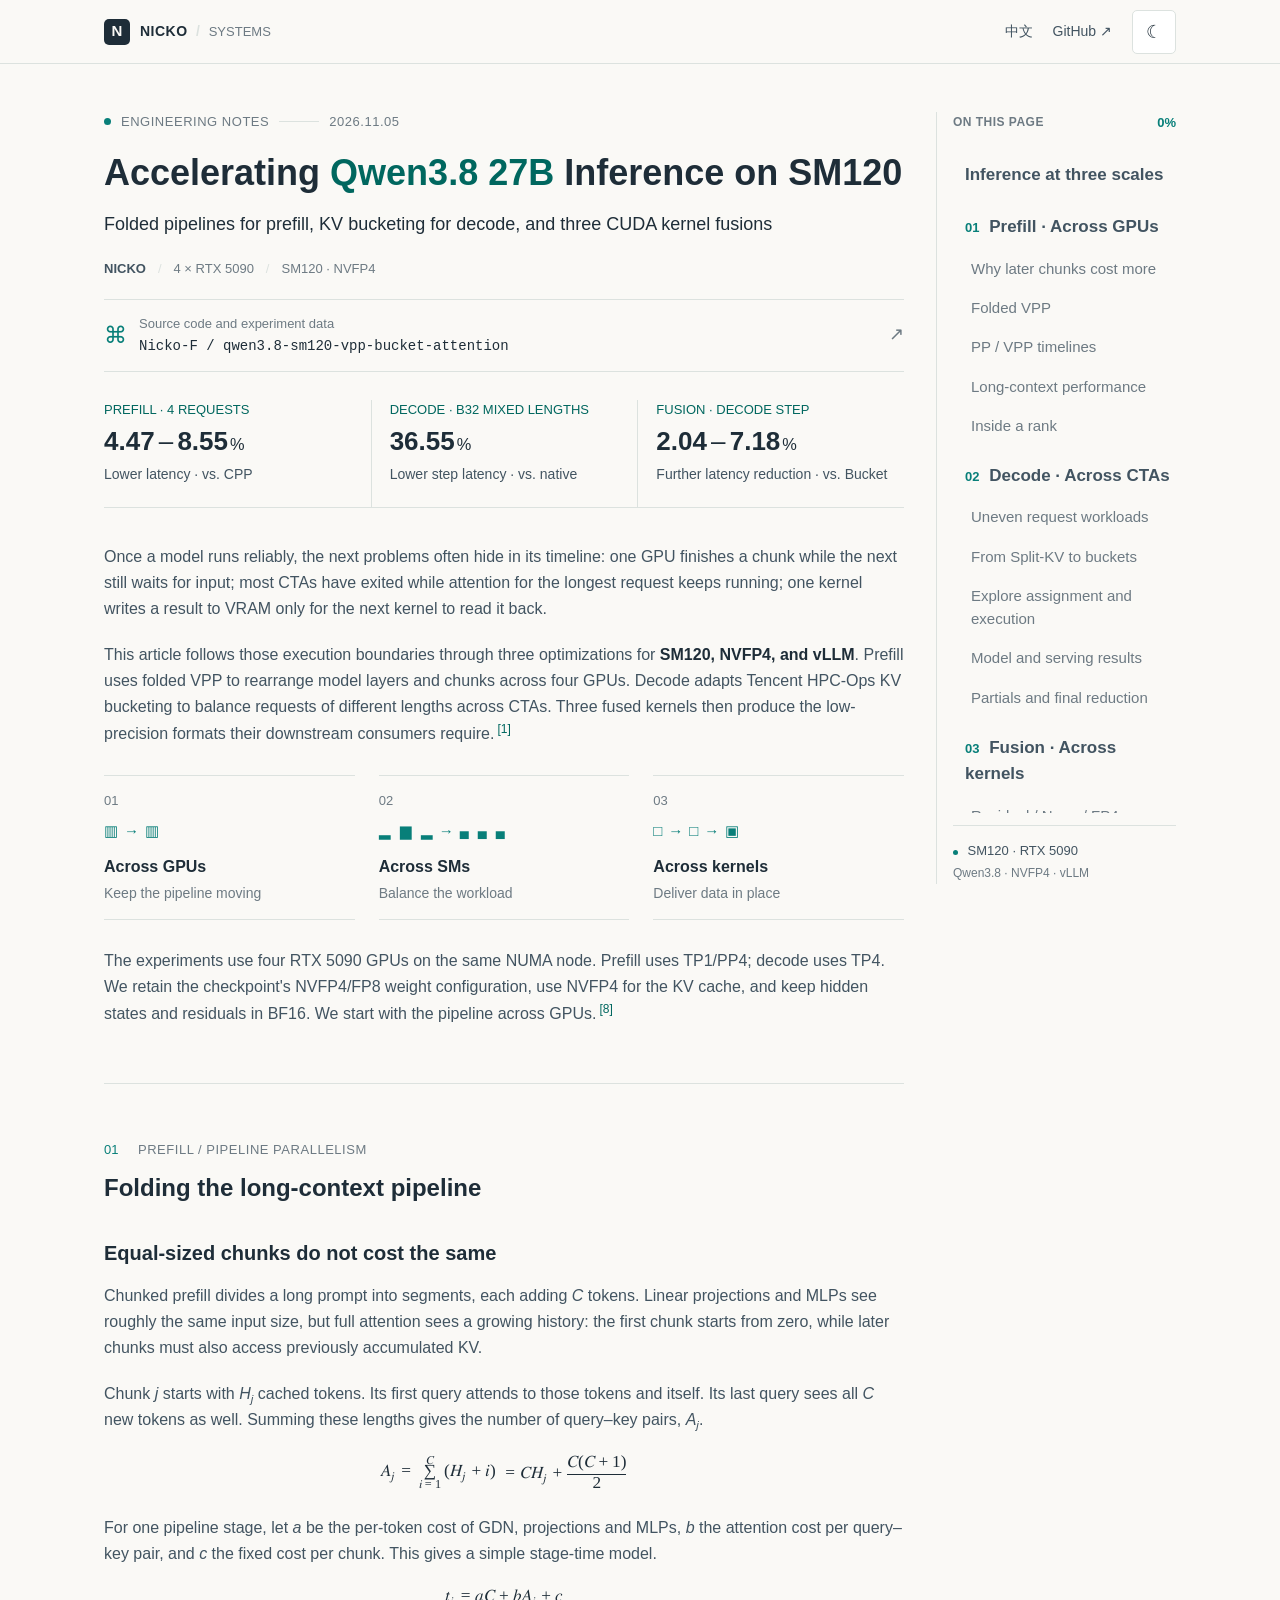
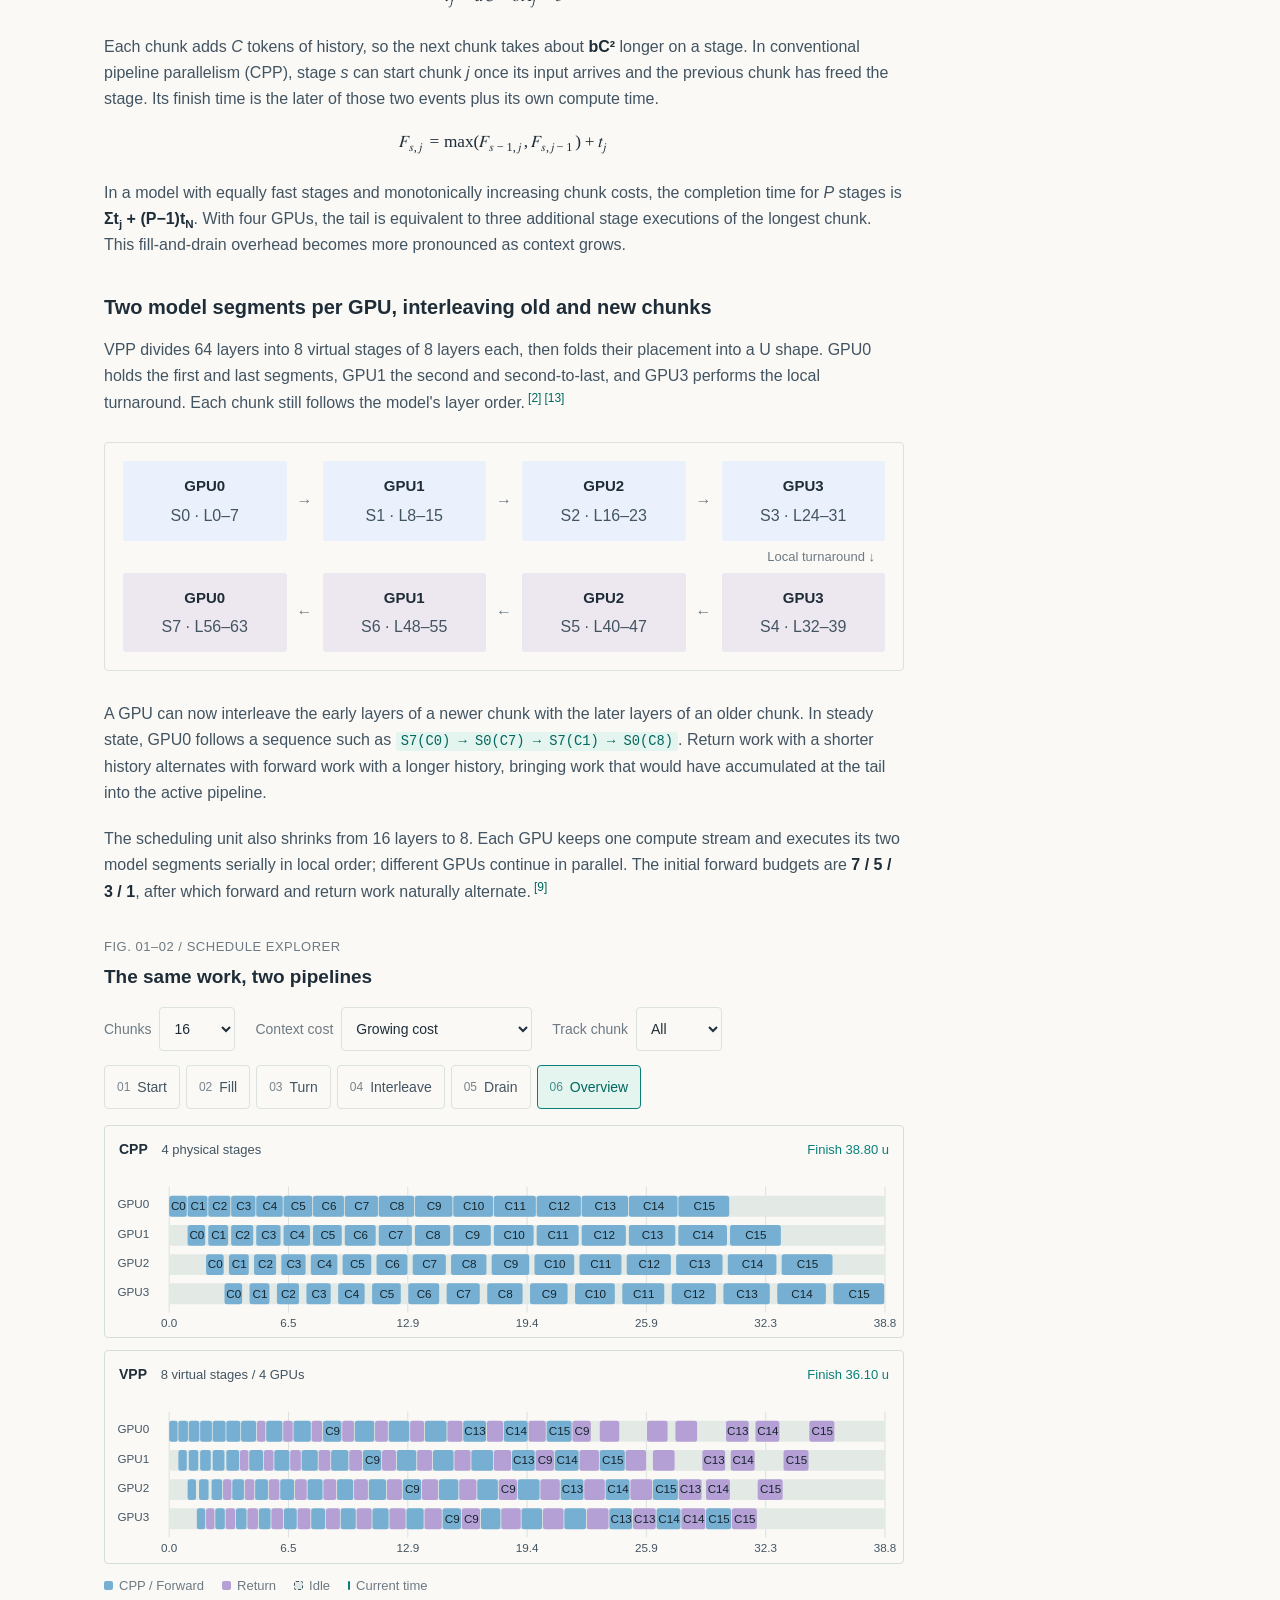
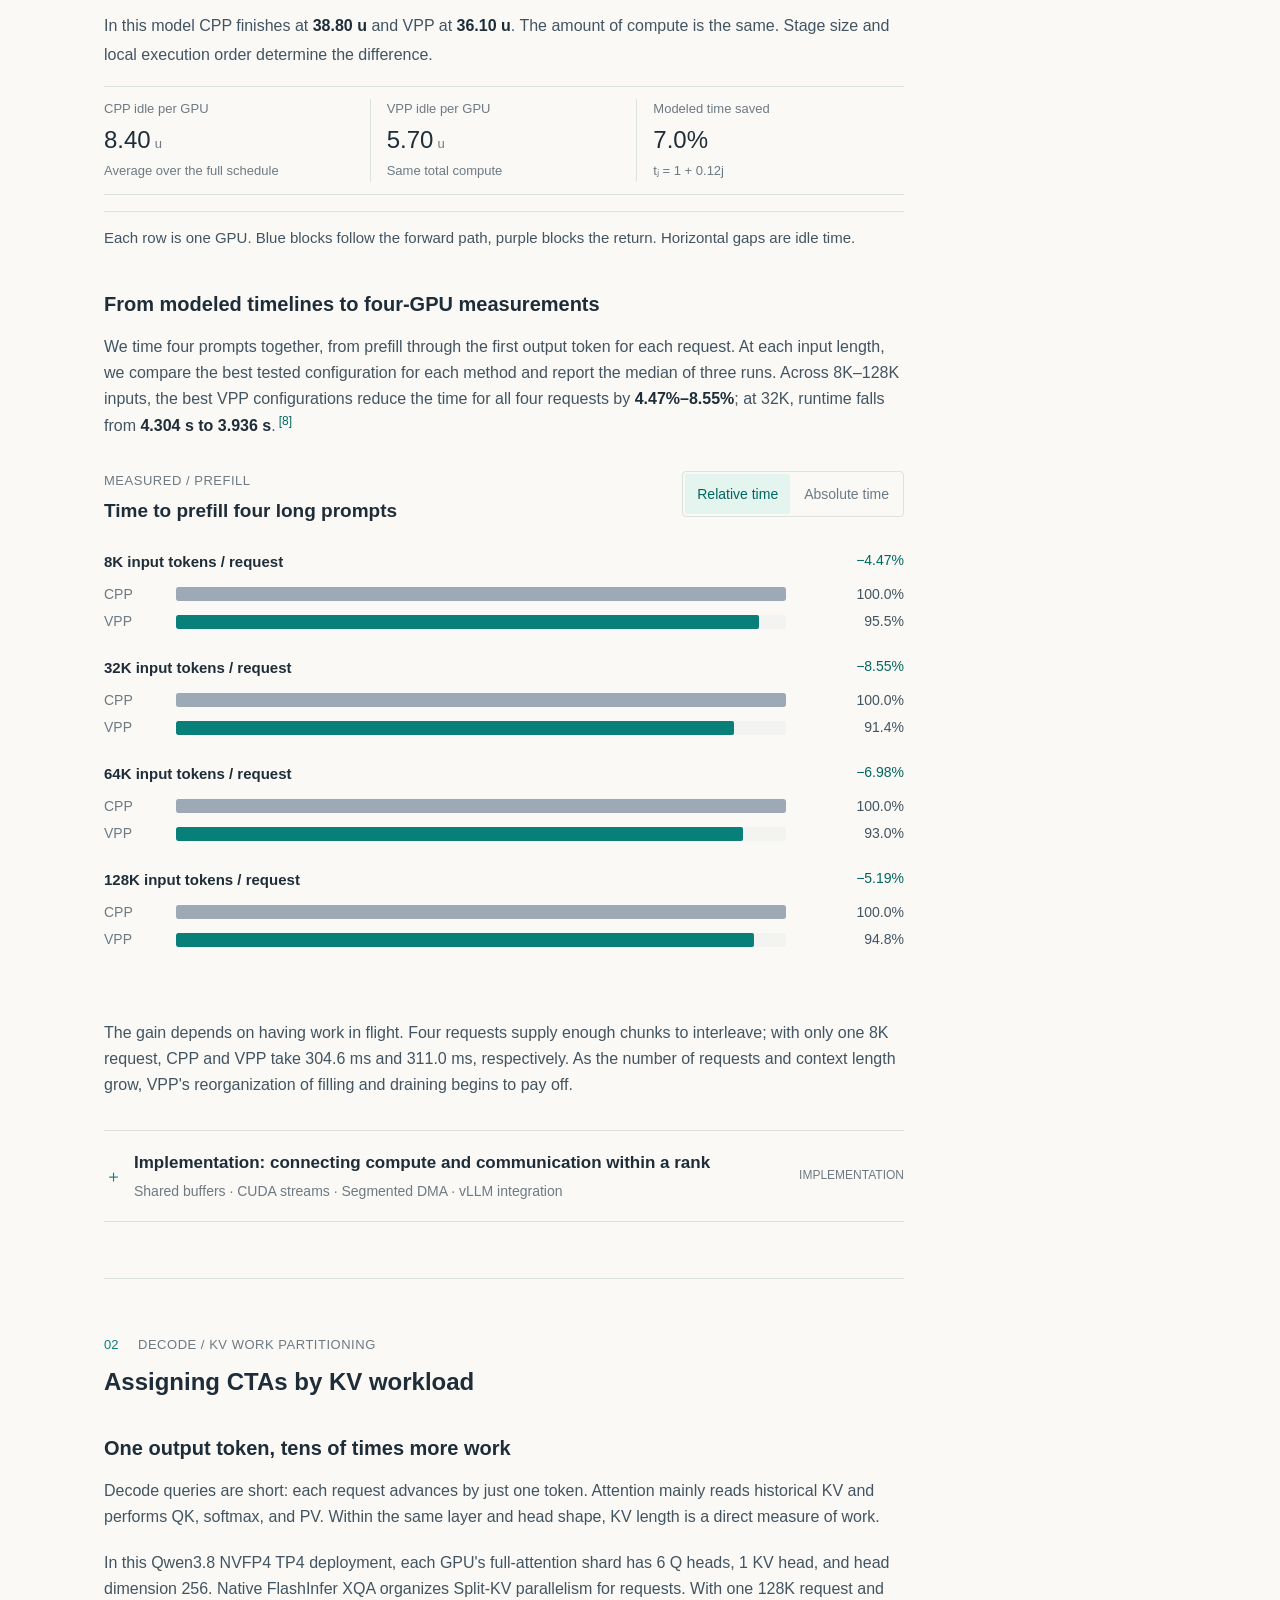
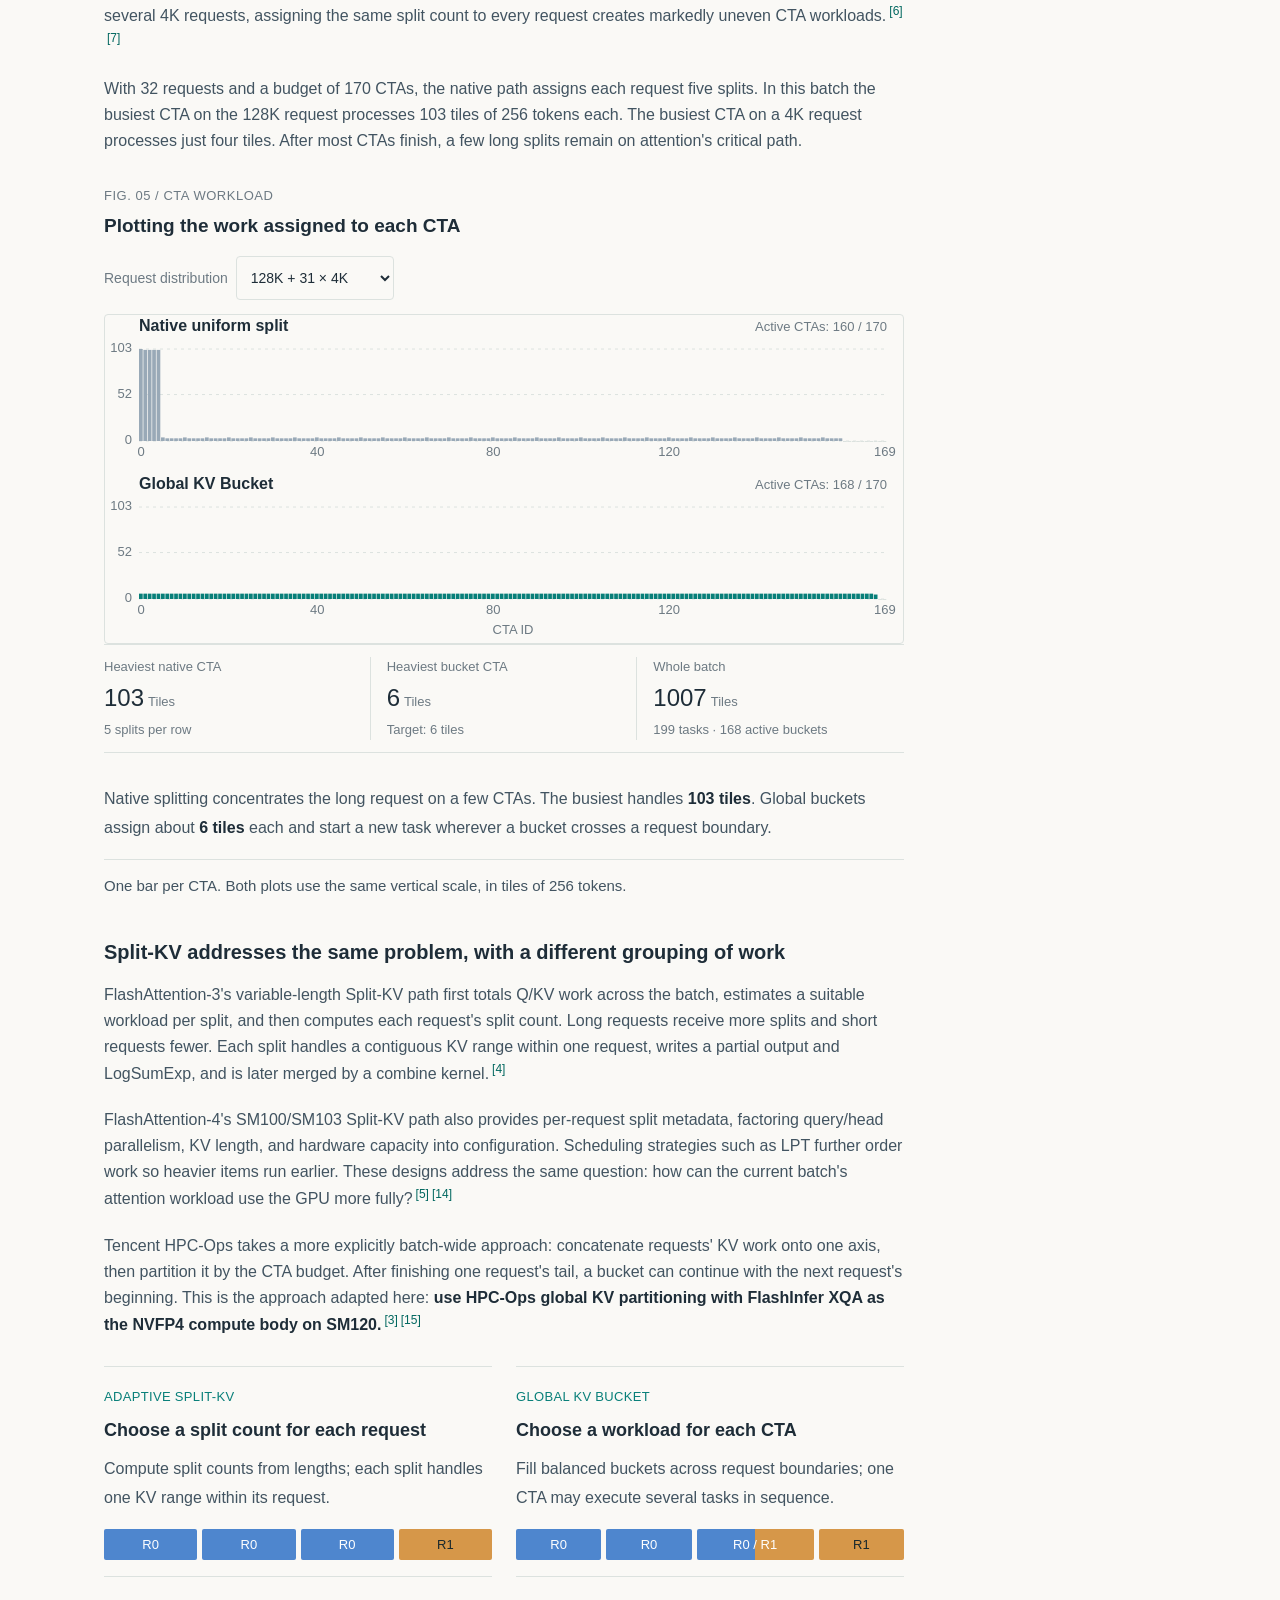
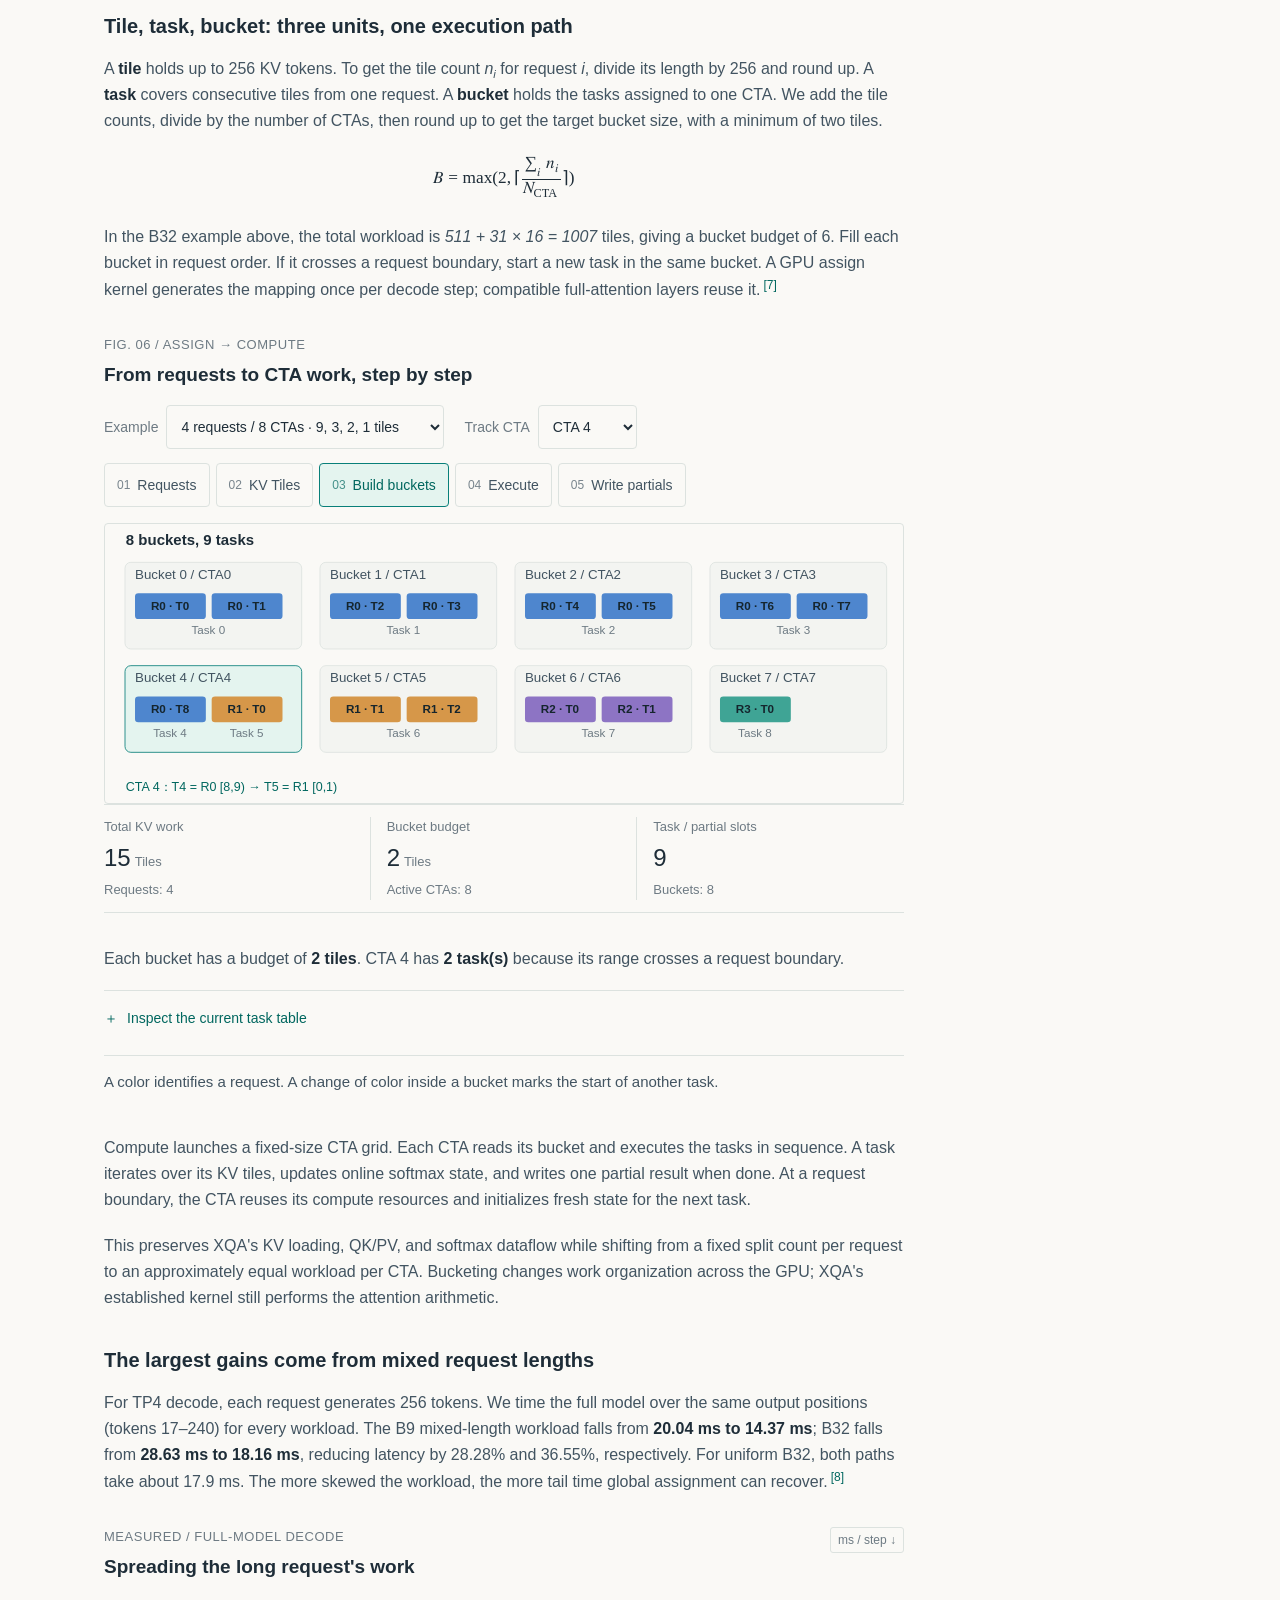
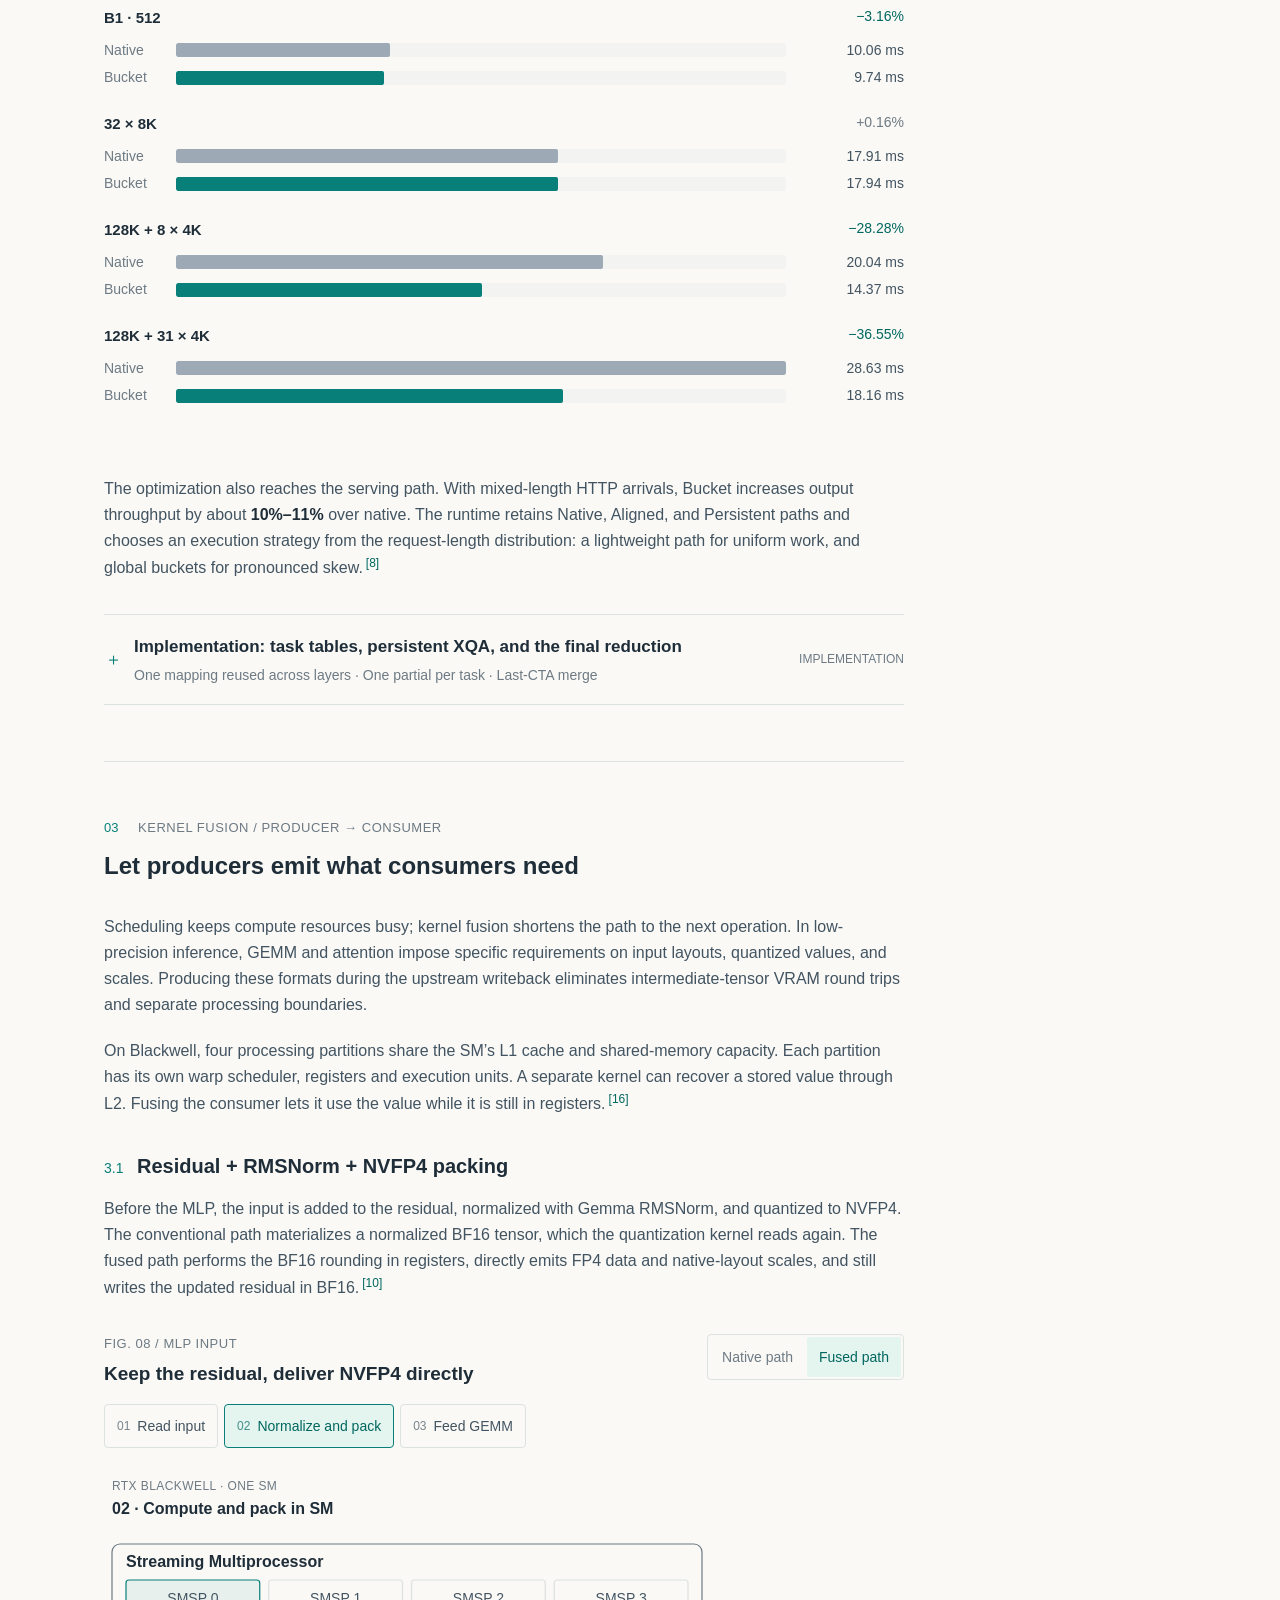
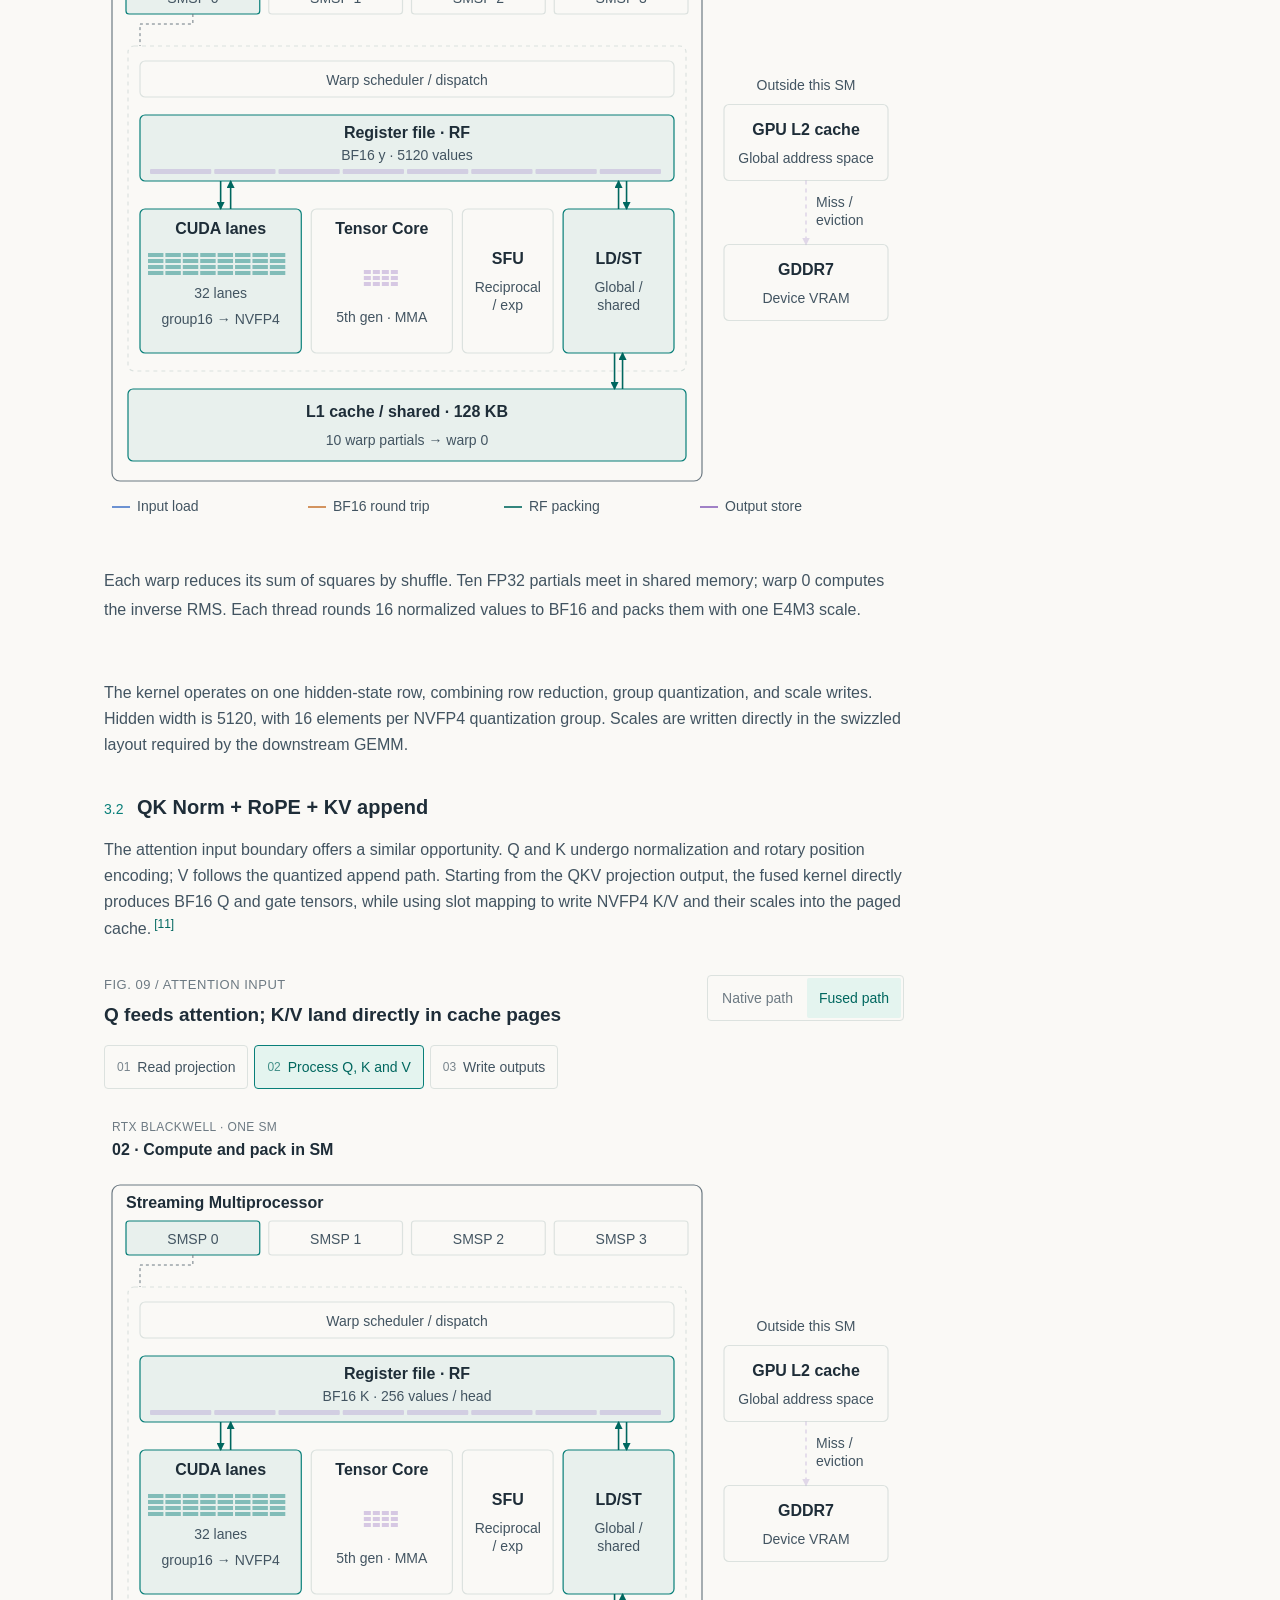
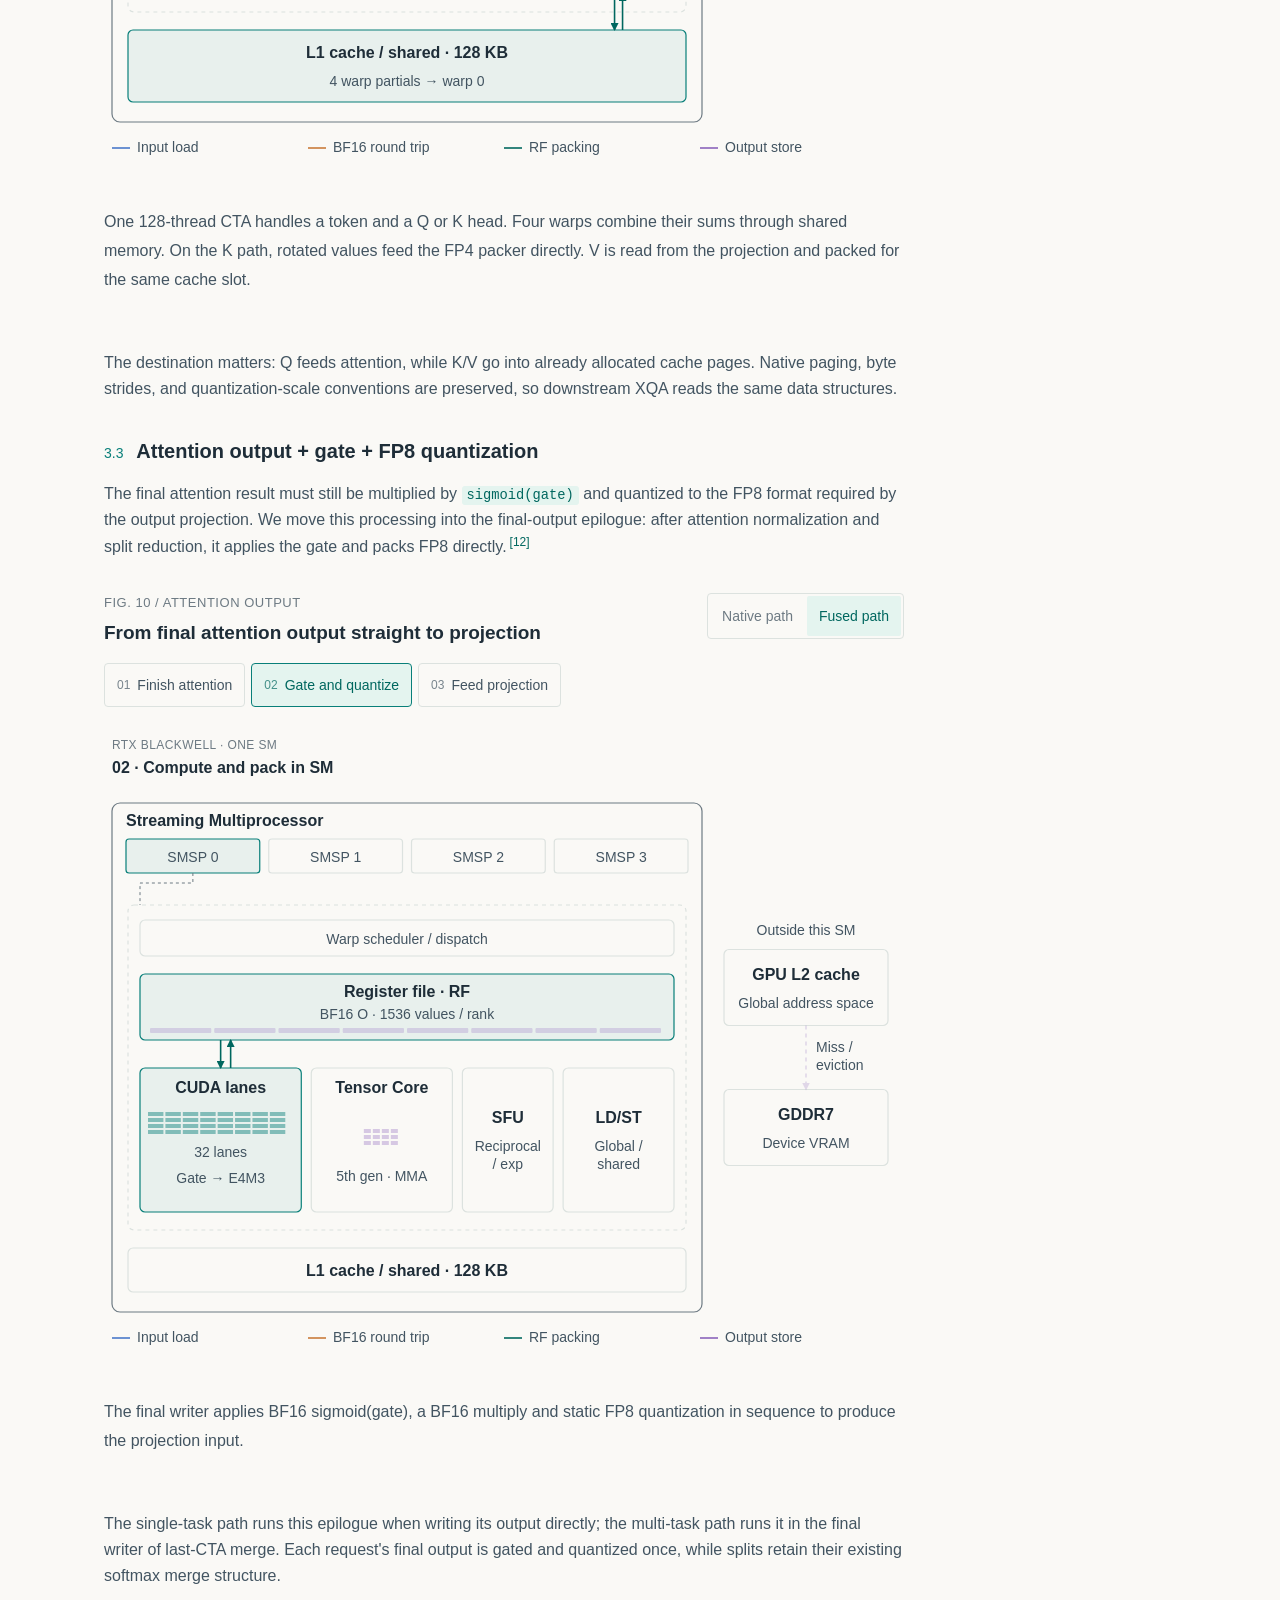
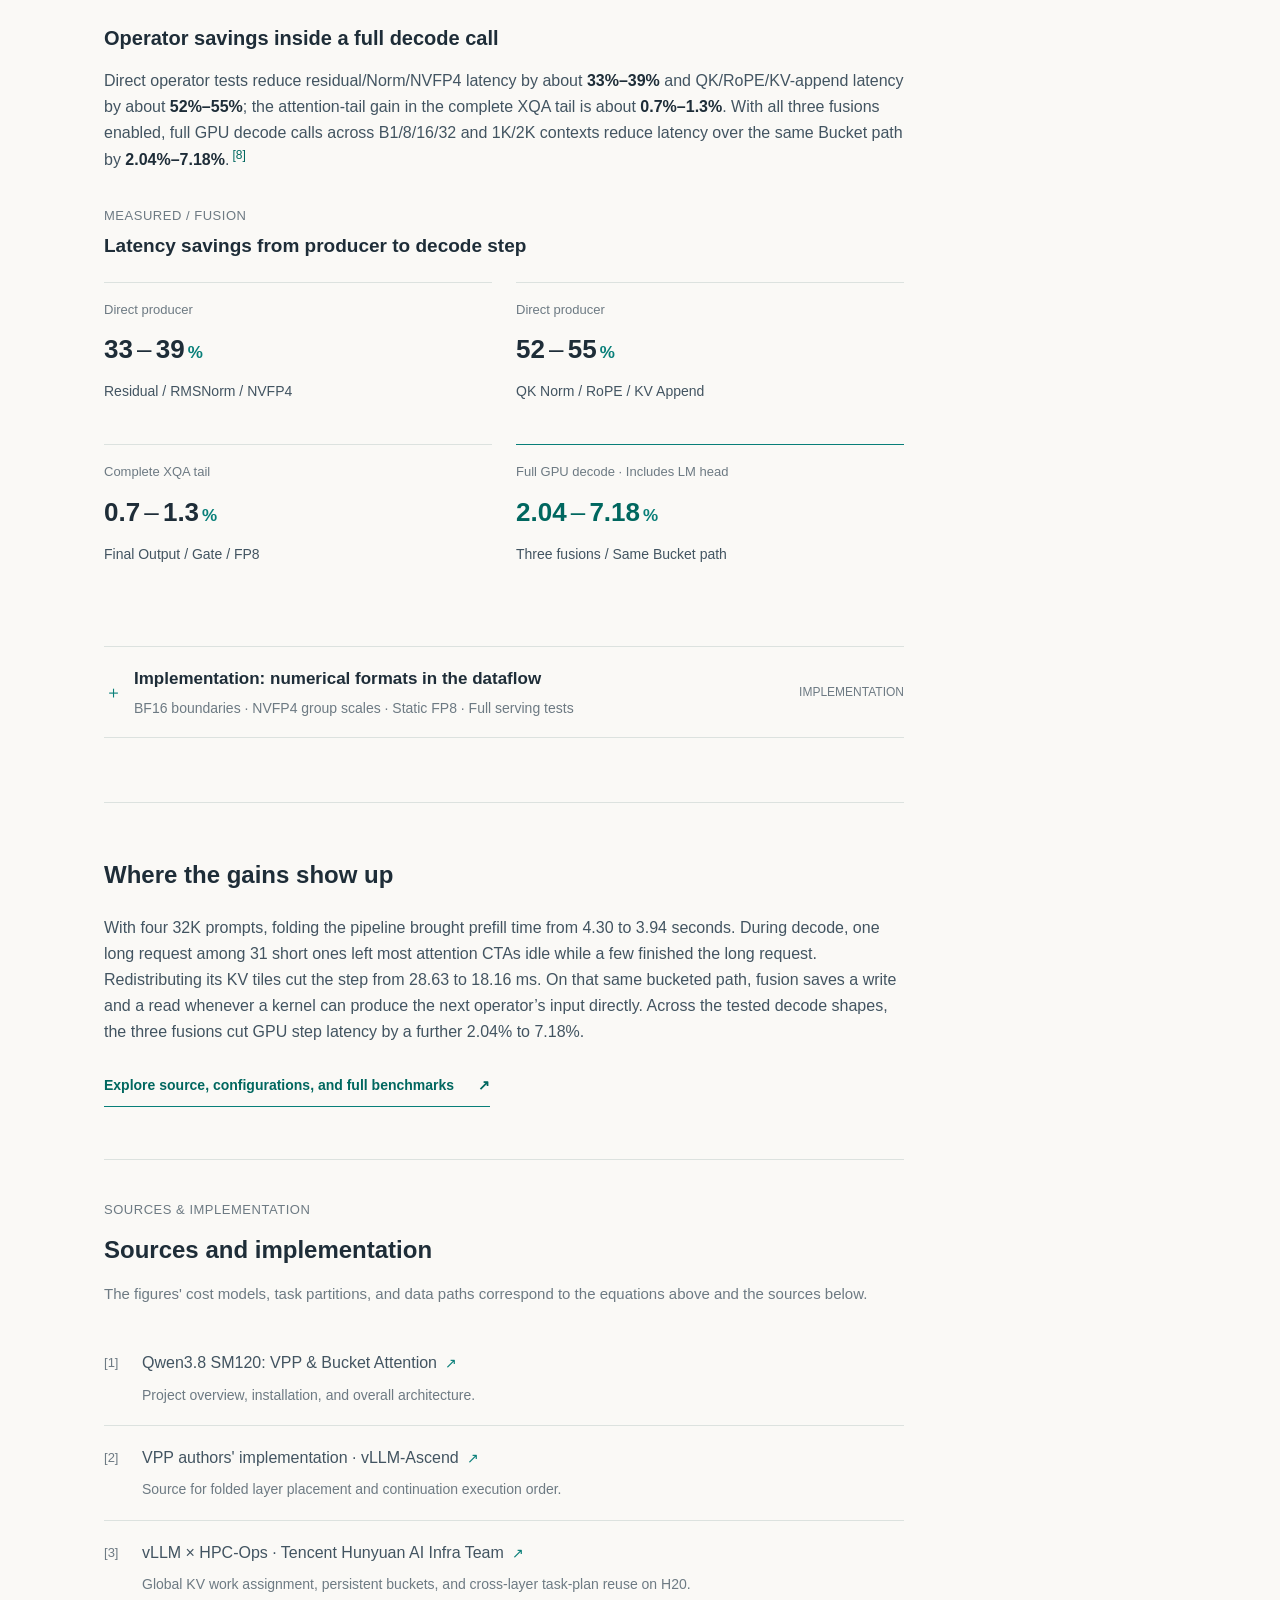
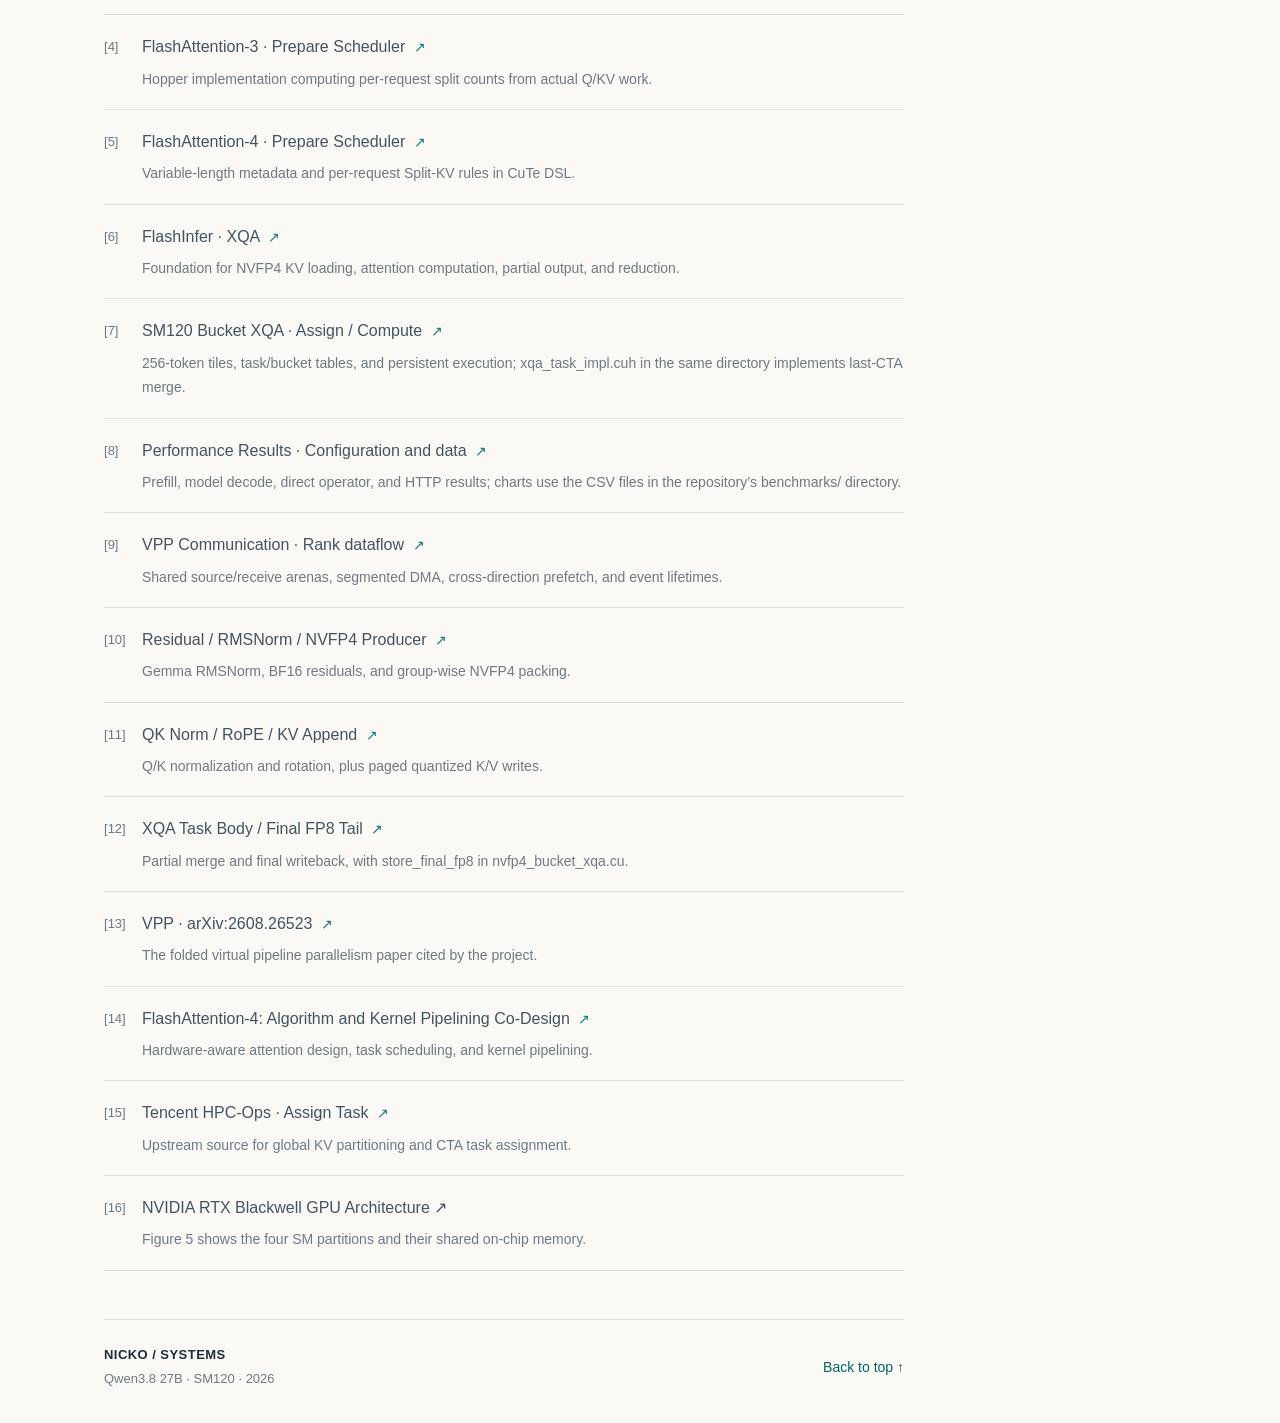
==== commit e8180435: "Rewrite the Chinese inference article and localize its interactive figures" ====
--- a/docs/blog/index.html
+++ b/docs/blog/index.html
@@ -1057,7 +1057,7 @@
 }
 
 /* A rank-local snapshot shares one time marker across three independent streams. */
-#rank-figure [hidden] { display: none; }
+#vpp-topology [hidden] { display: none; }
 
 .rank-snapshot {
   margin-block: 8px 18px;
@@ -3123,8 +3123,8 @@
 
     <details class="deep-dive" id="vpp-implementation"><summary><span class="detail-icon">＋</span><span><strong>Implementation: connecting compute and communication within a rank</strong><small>Shared buffers · CUDA streams · Segmented DMA · vLLM integration</small></span><span class="detail-badge">IMPLEMENTATION</span></summary><div class="details-body">
       <div class="prose"><h3>How two virtual stages share one GPU</h3><p>GPU1 runs stages S1 and S6 in turn on one compute stream. For each chunk, the stage waits for its input to arrive. As each output becomes ready, the send stream can start copying it. The two copy streams can also work on other chunks while the compute stream runs. The solid arrows in the topology show where data moves. The dashed lines connect the host proxy thread to the streams it coordinates.<a class="ref" href="#ref-9">[9]</a></p></div>
-      <figure class="data-figure nested" id="rank-figure">
-        <div class="figure-header"><div><div class="figure-kicker">FIG. 03 / RANK 1</div><h4>GPU1 can receive, compute and send in parallel</h4></div><div id="rank-views" class="segmented" role="group" aria-label="Choose a view of GPU1" hidden><button aria-controls="rank-topology" aria-pressed="true">Topology</button><button aria-controls="rank-diagram" aria-pressed="false">Parallel snapshot</button></div></div>
+      <figure class="data-figure nested" id="vpp-topology">
+        <div class="figure-header" id="rank-figure"><div><div class="figure-kicker">FIG. 03 / RANK 1</div><h4>GPU1 can receive, compute and send in parallel</h4></div><div id="rank-views" class="segmented" role="group" aria-label="Choose a view of GPU1" hidden><button aria-controls="rank-topology" aria-pressed="true">Topology</button><button aria-controls="rank-diagram" aria-pressed="false">Parallel snapshot</button></div></div>
         <div id="rank-topology" hidden></div>
         <div id="rank-diagram" class="rank-snapshot" role="group" aria-label="Three CUDA streams handle different chunks at the same instant">
           <div class="rank-time-label"><span>GPU1 streams</span><span>Snapshot at time t ↓</span></div>
@@ -3323,7 +3323,7 @@
 </div>
 <div class="tooltip" id="tooltip" role="tooltip" hidden></div>
 <noscript><div class="noscript">Enable JavaScript for the step-by-step diagrams. The article, experimental results, and references remain readable without it.</div></noscript>
-<script id="benchmark-data" type="application/json">{"prefill":[{"input_tokens":"8192","requests":"4","cpp_ms":"832.413","vpp_ms":"795.197","vpp_chunk_tokens":"2048","vpp_graph":"piecewise"},{"input_tokens":"32768","requests":"4","cpp_ms":"4304.359","vpp_ms":"3936.227","vpp_chunk_tokens":"4096","vpp_graph":"piecewise"},{"input_tokens":"65536","requests":"4","cpp_ms":"11647.508","vpp_ms":"10834.357","vpp_chunk_tokens":"4096","vpp_graph":"piecewise"},{"input_tokens":"131071","requests":"4","cpp_ms":"35241.058","vpp_ms":"33410.873","vpp_chunk_tokens":"8192","vpp_graph":"none"}],"decode":[{"batch":"1","context_pattern":"512","native_ms":"10.0577","bucket_ms":"9.7397"},{"batch":"32","context_pattern":"32x8064","native_ms":"17.9077","bucket_ms":"17.9361"},{"batch":"9","context_pattern":"130816+8x4096","native_ms":"20.0353","bucket_ms":"14.3697"},{"batch":"32","context_pattern":"130816+31x4096","native_ms":"28.6256","bucket_ms":"18.1637"}],"http_fusion":[{"bank":"short_c1","native_tokens_per_second":"92.64","bucket_tokens_per_second":"99.00","fused_tokens_per_second":"100.74"},{"bank":"uniform32","native_tokens_per_second":"332.85","bucket_tokens_per_second":"332.53","fused_tokens_per_second":"327.68"},{"bank":"skew16","native_tokens_per_second":"248.03","bucket_tokens_per_second":"255.70","fused_tokens_per_second":"252.99"},{"bank":"skew32","native_tokens_per_second":"226.56","bucket_tokens_per_second":"243.97","fused_tokens_per_second":"241.84"},{"bank":"mixed_2rps","native_tokens_per_second":"448.19","bucket_tokens_per_second":"494.11","fused_tokens_per_second":"495.77"},{"bank":"mixed_8rps","native_tokens_per_second":"452.48","bucket_tokens_per_second":"496.57","fused_tokens_per_second":"497.74"}]}</script><script id="diagram-messages" type="application/json">{"theme.light":"Switch to light mode","theme.dark":"Switch to dark mode","toc.close":"Close contents","toc.open":"Open contents","pipe.start":"Start","pipe.fill":"Fill","pipe.turn":"Turn","pipe.steady":"Interleave","pipe.drain":"Drain","overview":"Overview","pipe.all":"\u003coption value=\"-1\">All\u003c/option>","pipe.finish":"Finish {0} u","pipe.tip":"\u003cstrong>{0} · GPU{1} · C{2}\u003c/strong>Stage {3} · {4}\u003cbr>Prior context: {5}C\u003cbr>Start: {6} u\u003cbr>End: {7} u\u003cbr>Duration: {8} u","pipe.timeline":"{0} compute timeline across four GPUs","pipe.startNote":"C0 starts on GPU0. CPP runs 16 layers per stage and VPP runs eight. Both paths process all 64 layers.","pipe.fillNote":"Each GPU starts as soon as its input arrives. GPU0 keeps admitting chunks. The VPP warmup counts are \u003cstrong>7 / 5 / 3 / 1\u003c/strong>, so inner ranks begin the return leg first.","pipe.turnNote":"C0 reaches GPU3 and moves locally from S3 to S4. Older chunks start the return leg while newer ones move forward. Both legs share the compute stream on each rank.","pipe.steadyNote":"Each GPU alternates between an older chunk on the return leg and a newer chunk on the forward leg. Eight-layer stages let work on the second half of the network start earlier.","pipe.drainNote":"All chunks have entered the pipeline. VPP finishes the remaining return stages. CPP still has to move the last, most expensive chunks through its physical stages.","pipe.uniformNote":"With equal chunk costs, both schedules finish together. Select increasing costs to see how a growing KV history changes pipeline fill and drain.","pipe.growthNote":"In this model CPP finishes at \u003cstrong>{0} u\u003c/strong> and VPP at \u003cstrong>{1} u\u003c/strong>. The amount of compute is the same. Stage size and local execution order determine the difference.","pipe.cppIdle":"CPP idle per GPU","pipe.elapsed":"Average over the full schedule","pipe.vppIdle":"VPP idle per GPU","pipe.equalWork":"Same total compute","pipe.delta":"Modeled time saved","dma.ready":"Output ready","dma.d2h":"Queue D2H","dma.h2d":"Queue H2D","dma.pipeline":"Overlap segments","dma.received":"Input ready","dma.release":"Consume and release","dma.outputEvent":"Output event","dma.wait":"Wait → H2D → ACK","dma.diagram":"Segmented DMA events between GPU0 and GPU1","dma.free":"Reusable","dma.held":"Holds C0 output","dma.read":"Chunk read","dma.cycle":"Reuse after H2D","dma.consuming":"Stage reading","dma.writing":"H2D in progress","dma.waiting":"Ready to receive","dma.readyNote":"GPU0 records separate ready events for the residual and hidden planes. As each plane becomes ready, the host proxy thread can prepare its segments.","dma.d2hNote":"The host queues one segment's D2H copy and its completion event on the send stream, then publishes READY with the event generation the receiver should wait for.","dma.h2dNote":"GPU1 queues \u003cstrong>Wait(D2H event) → H2D → H2D event\u003c/strong>, then publishes ACK. The copy engine starts H2D as soon as the D2H dependency is satisfied.","dma.pipelineNote":"D2H for one segment overlaps H2D for the previous segment. Eight host segments carry the full 160 MiB boundary in turns. Reusing a ring position requires its ACK and H2D completion.","dma.receivedNote":"GPU1 has the full input. Its compute stream passes the receive event and starts S1(C0). GPU0 has released its source slot after D2H, and this chunk has passed through the host ring.","dma.releaseNote":"When S1(C0) finishes reading the input, its consumer event releases the receive slot. Source slots, host segments and receive slots become reusable at different points, each after its last reader finishes.","load.native":"Native uniform split","load.active":"Active CTAs: {0} / 170","load.tasks":"\u003cbr>Tasks: {0}","load.diagram":"KV work across 170 CTAs under native splitting and global bucketing","load.nativeMax":"Heaviest native CTA","load.bucketMax":"Heaviest bucket CTA","load.batch":"Whole batch","load.counts":"{0} tasks · {1} active buckets","load.uniformStart":"With uniform context lengths the native split already balances work. The heaviest CTA in either schedule handles \u003cstrong>","load.uniformEnd":" tiles\u003c/strong>.","load.skewNote":"Native splitting concentrates the long request on a few CTAs. The busiest handles \u003cstrong>{0} tiles\u003c/strong>. Global buckets assign about \u003cstrong>{1} tiles\u003c/strong> each and start a new task wherever a bucket crosses a request boundary.","bucket.requests":"Requests","bucket.pack":"Build buckets","bucket.run":"Execute","bucket.partials":"Write partials","bucket.cost":"KV length sets the workload","bucket.tileSize":"Each tile covers 256 KV tokens","bucket.summary":"{0} tiles total · {1} CTAs available · {2} tiles per bucket","bucket.skew":"B32: one long request and 31 short ones","bucket.tileAxis":"Lay out the KV tiles along one global axis","bucket.budgetTitle":"Common work budget","bucket.budgetCalc":"{0} / 170 → {1} tiles per bucket","bucket.identity":"Keep request identity","bucket.boundary":"Start a new task at each request boundary","bucket.example":"8 buckets, 9 tasks","bucket.select":"170 buckets · Select a CTA to inspect its tasks","bucket.empty":"Empty bucket","bucket.ctaPath":"Each CTA executes its tasks in order within one launch","bucket.order":"Execution order for CTA {0}","bucket.inside":"Inside each task","bucket.readQ":"Load Q for this request","bucket.readTiles":"Traverse its KV tile range","bucket.softmax":"Update the online softmax","bucket.write":"Store the task's partial result","bucket.max":"170 CTAs · at most 6 tiles per CTA","bucket.sequence":"CTA {0} executes in order","bucket.mergeTitle":"Write one partial per task and merge by request","bucket.taskCount":"Tasks: {0}","bucket.byRequest":"Merge per request","bucket.other":"Other requests follow the same partial-to-merge path to their own outputs.","bucket.diagram":"Step through KV tiles, tasks and buckets","bucket.total":"Total KV work","bucket.reqCount":"Requests: {0}","bucket.budget":"Bucket budget","bucket.active":"Active CTAs: {0}","bucket.slots":"Task / partial slots","bucket.count":"Buckets: {0}","bucket.requestsNote":"Read the KV lengths for this batch. Each request keeps its own Q, KV page table and output position.","bucket.tilesNote":"Count tiles in units of 256 tokens, then compute their global prefix offsets. Each tile retains its request ID. KV data stays in the paged cache.","bucket.packNote":"Each bucket has a budget of \u003cstrong>{0} tiles\u003c/strong>. CTA {1} has \u003cstrong>{2} task(s)\u003c/strong>{3}","bucket.cross":" because its range crosses a request boundary.","bucket.same":" within a single request.","bucket.runNote":"A CTA walks its bucket in task order. All tiles in a task share an online softmax accumulator. Finishing the task publishes one partial result.","bucket.mergeNote":"A counter collects partials for each request. The CTA that finishes the last task reads all its partials and writes the final O. A single-task request writes O directly.","bucket.table":"\u003ctable>\u003cthead>\u003ctr>\u003cth>Task\u003c/th>\u003cth>Request\u003c/th>\u003cth>KV tile range\u003c/th>\u003cth>Count\u003c/th>\u003cth>Bucket / CTA\u003c/th>\u003c/tr>\u003c/thead>\u003ctbody>","merge.start":"Start","merge.t2":"T2 done","merge.t0":"T0 done","merge.t4":"T4 done","merge.t3":"T3 done","merge.tasks":"Compute tasks","merge.done":"Done","merge.running":"Running","merge.wait":"Await partial","merge.counter":"Completions","merge.winner":"Performs merge","merge.output":"6 × 256 / final","merge.pending":"Await merge","merge.reweight":"Read 5 partials → reweight by softmax mass","merge.order":"Finish order: T2 → T0 → T4 → T3 → T1","merge.reset":"Write output and reset counter","merge.publish":"Each finisher publishes its own partial","merge.diagram":"Five tasks publish partials in completion order and the last CTA merges them","merge.startNote":"R0 has five tasks on different CTAs. Each has its own scratch slot.","merge.t2Note":"T2 finishes first, stores O₂, m₂ and l₂, then increments the completion count for R0.","merge.t0Note":"T0 finishes. Two partials are ready in scratch while the other tasks keep running.","merge.t4Note":"T4 has finished. T3 and T1 are still running. Completion order determines which CTA will merge the results.","merge.t3Note":"Four partials are ready. The CTA running T1 is finishing the last task.","merge.t1Note":"T1 increments the counter and sees the previous value 4. As the last finisher it reads all five partials, reweights them by softmax mass and writes O_R0.","fusion.readInput":"Read input","fusion.normQuant":"Normalize and pack","fusion.gemm":"Feed GEMM","fusion.readProj":"Read projection","fusion.qkv":"Process Q, K and V","fusion.store":"Write outputs","fusion.final":"Finish attention","fusion.gateQuant":"Gate and quantize","fusion.project":"Feed projection","fusion.fused":"fused","fusion.native":"native","norm.inputNote":"Read x, the residual and the norm weights. One CTA adds the residual and reduces the sum of squares across a row of 5,120 elements.","norm.fusedNote":"Each warp reduces its sum of squares by shuffle. Ten FP32 partials meet in shared memory; warp 0 computes the inverse RMS. Each thread rounds 16 normalized values to BF16 and packs them with one E4M3 scale.","norm.nativeNote":"Add and RMSNorm produce BF16 y. A separate quantizer reads that tensor and packs it into NVFP4.","norm.outNote":"The kernel writes the \u003cstrong>BF16 residual, packed FP4 values and native-layout scales\u003c/strong>. The MLP GEMM reads the packed input directly.","norm.unfusedOut":"The BF16 residual is retained. A separate quantization stage supplies packed FP4 and scales to the MLP GEMM.","front.inputNote":"Read the QKV projection outputs, positions, slot mapping and quantization scales. The Q side also supplies the gate used after attention.","front.fusedNote":"One 128-thread CTA handles a token and a Q or K head. Four warps combine their sums through shared memory. On the K path, rotated values feed the FP4 packer directly. V is read from the projection and packed for the same cache slot.","front.nativeNote":"Q and K first undergo their per-head transforms. A subsequent quantize-and-append stage reads K and V and writes their pages.","front.outNote":"Attention receives \u003cstrong>BF16 Q and the gate\u003c/strong>, plus \u003cstrong>NVFP4 K/V and scales\u003c/strong> in the paged cache. It reads the existing page table and native data layout.","tail.inputNote":"A single task produces O directly. With multiple tasks the last CTA merges their partials. At this point the softmax reduction covers the request's full KV range.","tail.fusedNote":"The final writer applies BF16 sigmoid(gate), a BF16 multiply and static FP8 quantization in sequence to produce the projection input.","tail.nativeNote":"Attention stores BF16 O. The native compiled epilogue reads it, applies the gate and quantizes to FP8.","tail.outNote":"The final store writes \u003cstrong>E4M3 FP8\u003c/strong> directly for the output projection. Partial computation and merging keep their existing formats.","tail.unfusedOut":"The epilogue writes the FP8 tensor consumed by the output projection.","chart.prefillRow":"\u003cdiv class=\"bench-row\">\u003cdiv class=\"bench-row-title\">\u003cspan>{0} input tokens / request\u003c/span>\u003cspan class=\"bench-gain\">−{1}%\u003c/span>\u003c/div>{2}{3}\u003c/div>","chart.uniform":"32 × 8K","load.splits":"{0} splits per row","load.budget":"Target: {0} tiles"}</script>
+<script id="benchmark-data" type="application/json">{"prefill":[{"input_tokens":"8192","requests":"4","cpp_ms":"832.413","vpp_ms":"795.197","vpp_chunk_tokens":"2048","vpp_graph":"piecewise"},{"input_tokens":"32768","requests":"4","cpp_ms":"4304.359","vpp_ms":"3936.227","vpp_chunk_tokens":"4096","vpp_graph":"piecewise"},{"input_tokens":"65536","requests":"4","cpp_ms":"11647.508","vpp_ms":"10834.357","vpp_chunk_tokens":"4096","vpp_graph":"piecewise"},{"input_tokens":"131071","requests":"4","cpp_ms":"35241.058","vpp_ms":"33410.873","vpp_chunk_tokens":"8192","vpp_graph":"none"}],"decode":[{"batch":"1","context_pattern":"512","native_ms":"10.0577","bucket_ms":"9.7397"},{"batch":"32","context_pattern":"32x8064","native_ms":"17.9077","bucket_ms":"17.9361"},{"batch":"9","context_pattern":"130816+8x4096","native_ms":"20.0353","bucket_ms":"14.3697"},{"batch":"32","context_pattern":"130816+31x4096","native_ms":"28.6256","bucket_ms":"18.1637"}],"http_fusion":[{"bank":"short_c1","native_tokens_per_second":"92.64","bucket_tokens_per_second":"99.00","fused_tokens_per_second":"100.74"},{"bank":"uniform32","native_tokens_per_second":"332.85","bucket_tokens_per_second":"332.53","fused_tokens_per_second":"327.68"},{"bank":"skew16","native_tokens_per_second":"248.03","bucket_tokens_per_second":"255.70","fused_tokens_per_second":"252.99"},{"bank":"skew32","native_tokens_per_second":"226.56","bucket_tokens_per_second":"243.97","fused_tokens_per_second":"241.84"},{"bank":"mixed_2rps","native_tokens_per_second":"448.19","bucket_tokens_per_second":"494.11","fused_tokens_per_second":"495.77"},{"bank":"mixed_8rps","native_tokens_per_second":"452.48","bucket_tokens_per_second":"496.57","fused_tokens_per_second":"497.74"}]}</script><script id="diagram-messages" type="application/json">{"theme.light":"Switch to light mode","theme.dark":"Switch to dark mode","toc.close":"Close contents","toc.open":"Open contents","pipe.start":"Start","pipe.fill":"Fill","pipe.turn":"Turn","pipe.steady":"Interleave","pipe.drain":"Drain","overview":"Overview","pipe.all":"\u003coption value=\"-1\">All\u003c/option>","pipe.finish":"Finish {0} u","pipe.tip":"\u003cstrong>{0} · GPU{1} · C{2}\u003c/strong>Stage {3} · {4}\u003cbr>Prior context: {5}C\u003cbr>Start: {6} u\u003cbr>End: {7} u\u003cbr>Duration: {8} u","pipe.timeline":"{0} compute timeline across four GPUs","pipe.startNote":"C0 starts on GPU0. CPP runs 16 layers per stage and VPP runs eight. Both paths process all 64 layers.","pipe.fillNote":"Each GPU starts as soon as its input arrives. GPU0 keeps admitting chunks. The VPP warmup counts are \u003cstrong>7 / 5 / 3 / 1\u003c/strong>, so inner ranks begin the return leg first.","pipe.turnNote":"C0 reaches GPU3 and moves locally from S3 to S4. Older chunks start the return leg while newer ones move forward. Both legs share the compute stream on each rank.","pipe.steadyNote":"Each GPU alternates between an older chunk on the return leg and a newer chunk on the forward leg. Eight-layer stages let work on the second half of the network start earlier.","pipe.drainNote":"All chunks have entered the pipeline. VPP finishes the remaining return stages. CPP still has to move the last, most expensive chunks through its physical stages.","pipe.uniformNote":"With equal chunk costs, both schedules finish together. Select increasing costs to see how a growing KV history changes pipeline fill and drain.","pipe.growthNote":"In this model CPP finishes at \u003cstrong>{0} u\u003c/strong> and VPP at \u003cstrong>{1} u\u003c/strong>. The amount of compute is the same. Stage size and local execution order determine the difference.","pipe.cppIdle":"CPP idle per GPU","pipe.elapsed":"Average over the full schedule","pipe.vppIdle":"VPP idle per GPU","pipe.equalWork":"Same total compute","pipe.delta":"Modeled time saved","dma.ready":"Output ready","dma.d2h":"Queue D2H","dma.h2d":"Queue H2D","dma.pipeline":"Overlap segments","dma.received":"Input ready","dma.release":"Consume and release","dma.outputEvent":"Output event","dma.wait":"Wait → H2D → ACK","dma.diagram":"Segmented DMA events between GPU0 and GPU1","dma.free":"Reusable","dma.held":"Holds C0 output","dma.read":"Chunk read","dma.cycle":"Reuse after H2D","dma.consuming":"Stage reading","dma.writing":"H2D in progress","dma.waiting":"Ready to receive","dma.readyNote":"GPU0 records separate ready events for the residual and hidden planes. As each plane becomes ready, the host proxy thread can prepare its segments.","dma.d2hNote":"The host queues one segment's D2H copy and its completion event on the send stream, then publishes READY with the event generation the receiver should wait for.","dma.h2dNote":"GPU1 queues \u003cstrong>Wait(D2H event) → H2D → H2D event\u003c/strong>, then publishes ACK. The copy engine starts H2D as soon as the D2H dependency is satisfied.","dma.pipelineNote":"D2H for one segment overlaps H2D for the previous segment. Eight host segments carry the full 160 MiB boundary in turns. Reusing a ring position requires its ACK and H2D completion.","dma.receivedNote":"GPU1 has the full input. Its compute stream passes the receive event and starts S1(C0). GPU0 has released its source slot after D2H, and this chunk has passed through the host ring.","dma.releaseNote":"When S1(C0) finishes reading the input, its consumer event releases the receive slot. Source slots, host segments and receive slots become reusable at different points, each after its last reader finishes.","load.native":"Native uniform split","load.active":"Active CTAs: {0} / 170","load.tasks":"\u003cbr>Tasks: {0}","load.diagram":"KV work across 170 CTAs under native splitting and global bucketing","load.nativeMax":"Heaviest native CTA","load.bucketMax":"Heaviest bucket CTA","load.batch":"Whole batch","load.counts":"{0} tasks · {1} active buckets","load.uniformStart":"With uniform context lengths the native split already balances work. The heaviest CTA in either schedule handles \u003cstrong>","load.uniformEnd":" tiles\u003c/strong>.","load.skewNote":"Native splitting concentrates the long request on a few CTAs. The busiest handles \u003cstrong>{0} tiles\u003c/strong>. Global buckets assign about \u003cstrong>{1} tiles\u003c/strong> each and start a new task wherever a bucket crosses a request boundary.","bucket.requests":"Requests","bucket.pack":"Build buckets","bucket.run":"Execute","bucket.partials":"Write partials","bucket.cost":"KV length sets the workload","bucket.tileSize":"Each tile covers 256 KV tokens","bucket.summary":"{0} tiles total · {1} CTAs available · {2} tiles per bucket","bucket.skew":"B32: one long request and 31 short ones","bucket.tileAxis":"Lay out the KV tiles along one global axis","bucket.budgetTitle":"Common work budget","bucket.budgetCalc":"{0} / 170 → {1} tiles per bucket","bucket.identity":"Keep request identity","bucket.boundary":"Start a new task at each request boundary","bucket.example":"8 buckets, 9 tasks","bucket.select":"170 buckets · Select a CTA to inspect its tasks","bucket.empty":"Empty bucket","bucket.ctaPath":"Each CTA executes its tasks in order within one launch","bucket.order":"Execution order for CTA {0}","bucket.inside":"Inside each task","bucket.readQ":"Load Q for this request","bucket.readTiles":"Traverse its KV tile range","bucket.softmax":"Update the online softmax","bucket.write":"Store the task's partial result","bucket.max":"170 CTAs · at most 6 tiles per CTA","bucket.sequence":"CTA {0} executes in order","bucket.mergeTitle":"Write one partial per task and merge by request","bucket.taskCount":"Tasks: {0}","bucket.byRequest":"Merge per request","bucket.other":"Other requests follow the same partial-to-merge path to their own outputs.","bucket.diagram":"Step through KV tiles, tasks and buckets","bucket.total":"Total KV work","bucket.reqCount":"Requests: {0}","bucket.budget":"Bucket budget","bucket.active":"Active CTAs: {0}","bucket.slots":"Task / partial slots","bucket.count":"Buckets: {0}","bucket.requestsNote":"Read the KV lengths for this batch. Each request keeps its own Q, KV page table and output position.","bucket.tilesNote":"Count tiles in units of 256 tokens, then compute their global prefix offsets. Each tile retains its request ID. KV data stays in the paged cache.","bucket.packNote":"Each bucket has a budget of \u003cstrong>{0} tiles\u003c/strong>. CTA {1} has \u003cstrong>{2} task(s)\u003c/strong>{3}","bucket.cross":" because its range crosses a request boundary.","bucket.same":" within a single request.","bucket.runNote":"A CTA walks its bucket in task order. All tiles in a task share an online softmax accumulator. Finishing the task publishes one partial result.","bucket.mergeNote":"A counter collects partials for each request. The CTA that finishes the last task reads all its partials and writes the final O. A single-task request writes O directly.","bucket.table":"\u003ctable>\u003cthead>\u003ctr>\u003cth>Task\u003c/th>\u003cth>Request\u003c/th>\u003cth>KV tile range\u003c/th>\u003cth>Count\u003c/th>\u003cth>Bucket / CTA\u003c/th>\u003c/tr>\u003c/thead>\u003ctbody>","merge.start":"Start","merge.t2":"T2 done","merge.t0":"T0 done","merge.t4":"T4 done","merge.t3":"T3 done","merge.tasks":"Compute tasks","merge.done":"Done","merge.running":"Running","merge.wait":"Await partial","merge.counter":"Completions","merge.winner":"Performs merge","merge.output":"6 × 256 / final","merge.pending":"Await merge","merge.reweight":"Read 5 partials → reweight by softmax mass","merge.order":"Finish order: T2 → T0 → T4 → T3 → T1","merge.reset":"Write output and reset counter","merge.publish":"Each finisher publishes its own partial","merge.diagram":"Five tasks publish partials in completion order and the last CTA merges them","merge.startNote":"R0 has five tasks on different CTAs. Each has its own scratch slot.","merge.t2Note":"T2 finishes first, stores O₂, m₂ and l₂, then increments the completion count for R0.","merge.t0Note":"T0 finishes. Two partials are ready in scratch while the other tasks keep running.","merge.t4Note":"T4 has finished. T3 and T1 are still running. Completion order determines which CTA will merge the results.","merge.t3Note":"Four partials are ready. The CTA running T1 is finishing the last task.","merge.t1Note":"T1 increments the counter and sees the previous value 4. As the last finisher it reads all five partials, reweights them by softmax mass and writes O_R0.","fusion.readInput":"Read input","fusion.normQuant":"Normalize and pack","fusion.gemm":"Feed GEMM","fusion.readProj":"Read projection","fusion.qkv":"Process Q, K and V","fusion.store":"Write outputs","fusion.final":"Finish attention","fusion.gateQuant":"Gate and quantize","fusion.project":"Feed projection","fusion.fused":"fused","fusion.native":"native","norm.inputNote":"Read x, the residual and the norm weights. One CTA adds the residual and reduces the sum of squares across a row of 5,120 elements.","norm.fusedNote":"Each warp reduces its sum of squares by shuffle. Ten FP32 partials meet in shared memory; warp 0 computes the inverse RMS. Each thread rounds 16 normalized values to BF16 and packs them with one E4M3 scale.","norm.nativeNote":"Add and RMSNorm produce BF16 y. A separate quantizer reads that tensor and packs it into NVFP4.","norm.outNote":"The kernel writes the \u003cstrong>BF16 residual, packed FP4 values and native-layout scales\u003c/strong>. The MLP GEMM reads the packed input directly.","norm.unfusedOut":"The BF16 residual is retained. A separate quantization stage supplies packed FP4 and scales to the MLP GEMM.","front.inputNote":"Read the QKV projection outputs, positions, slot mapping and quantization scales. The Q side also supplies the gate used after attention.","front.fusedNote":"One 128-thread CTA handles a token and a Q or K head. Four warps combine their sums through shared memory. On the K path, rotated values feed the FP4 packer directly. V is read from the projection and packed for the same cache slot.","front.nativeNote":"Q and K first undergo their per-head transforms. A subsequent quantize-and-append stage reads K and V and writes their pages.","front.outNote":"Attention receives \u003cstrong>BF16 Q and the gate\u003c/strong>, plus \u003cstrong>NVFP4 K/V and scales\u003c/strong> in the paged cache. It reads the existing page table and native data layout.","tail.inputNote":"A single task produces O directly. With multiple tasks the last CTA merges their partials. At this point the softmax reduction covers the request's full KV range.","tail.fusedNote":"The final writer applies BF16 sigmoid(gate), a BF16 multiply and static FP8 quantization in sequence to produce the projection input.","tail.nativeNote":"Attention stores BF16 O. The native compiled epilogue reads it, applies the gate and quantizes to FP8.","tail.outNote":"The final store writes \u003cstrong>E4M3 FP8\u003c/strong> directly for the output projection. Partial computation and merging keep their existing formats.","tail.unfusedOut":"The epilogue writes the FP8 tensor consumed by the output projection.","chart.prefillRow":"\u003cdiv class=\"bench-row\">\u003cdiv class=\"bench-row-title\">\u003cspan>{0} input tokens / request\u003c/span>\u003cspan class=\"bench-gain\">−{1}%\u003c/span>\u003c/div>{2}{3}\u003c/div>","chart.uniform":"32 × 8K","load.splits":"{0} splits per row","load.budget":"Target: {0} tiles","path.forward":"Forward","path.return":"Return","path.native":"Native","path.bucket":"Bucket","load.global":"Global KV Bucket","load.tileCount":"{0} KV tiles","load.nativeTip":"Request {0} · {1} splits / request","load.axis":"CTA ID","dma.gpuCompute":"GPU{0} · Compute","dma.proxy":"GPU{0} · CPU","dma.ringId":"Host · Ring ID","dma.source":"Source Slot0","dma.host":"Host Ring","dma.dest":"Receive Slot","merge.scratch":"Global Scratch","merge.request":"Request R0","merge.lastCTA":"CTA of Task 1","merge.lastStep":"T1 → Merge","bucket.finalCTA":"Last CTA","bucket.kvTiles":"KV Tiles","bucket.tileUnits":"Tiles","bucket.tileCount":"{0} Tiles","bucket.tokenCount":"{0} Tokens","bucket.selectedSummary":"CTA {0} · {1} Tiles · {2} Tasks","bucket.pair":"Bucket {0} / CTA{0}","bucket.task":"Task {0}","dma.sourceBlock":"S0(C{0}) · Source{1}","dma.segment":"Seg{0}","bucket.tileTip":"\u003cstrong>R{0} / Tile {1}\u003c/strong>KV Tokens [{2}, {3})","bucket.globalTip":"\u003cstrong>Global {0}\u003c/strong>R{1} / Tile {2}","bucket.taskTip":"\u003cstrong>CTA {0} / Task{1}\u003c/strong>R{2} · KV Tile [{3},{4})","bucket.ctaTip":"\u003cstrong>CTA {0}\u003c/strong>{1} Tiles"}</script>
 <script>/* Original SM120 schematic. Geometry is illustrative; memory paths follow the kernels. */
 'use strict';
 (() => {
@@ -3332,38 +3332,38 @@
     norm: {
       name: ['Residual / RMSNorm / NVFP4', '残差 / RMSNorm / NVFP4'],
       input: ['x + residual + γ', 'x + residual + γ'],
-      value: ['BF16 y · 5120 values', 'BF16 y · 5120 个值'],
+      value: ['BF16 y · 5120 values', 'BF16 y · 每行 5120 个值'],
       arithmetic: ['Add → RMSNorm', '残差相加 → RMSNorm'],
-      pack: ['group16 → NVFP4', 'group16 → NVFP4'],
-      shared: ['10 warp partials → warp 0', '10 个 Warp 的部分和 → Warp 0'],
-      bytes: ['10 KiB / direction / token', '10 KiB / 方向 / Token'],
-      output: ['FP4 + scales; BF16 residual', 'FP4 + Scale；BF16 残差'],
+      pack: ['group16 → NVFP4', '每 16 个值一组'],
+      shared: ['10 warp partials → warp 0', '10 个 warp 求和，由 warp 0 汇总'],
+      bytes: ['10 KiB / direction / token', '每个 token 读、写各 10 KiB'],
+      output: ['FP4 + scales; BF16 residual', 'FP4 和缩放因子、BF16 残差'],
       next: ['Next: NVFP4 GEMM', '下游：NVFP4 GEMM'],
-      kept: ['BF16 rounding in RF → FP4 packing', 'RF 内保留 BF16 舍入 → FP4 打包'],
+      kept: ['BF16 rounding in RF → FP4 packing', '在寄存器内舍入到 BF16，再打包成 FP4'],
     },
     front: {
-      name: ['QK Norm / RoPE / KV append', 'QK Norm / RoPE / KV 追加'],
+      name: ['QK Norm / RoPE / KV append', 'QK Norm / RoPE / KV 写入'],
       input: ['QKV projection + γ', 'QKV 投影 + γ'],
-      value: ['BF16 K · 256 values / head', 'BF16 K · 256 个值 / Head'],
+      value: ['BF16 K · 256 values / head', 'BF16 K · 每头 256 个值'],
       arithmetic: ['QK Norm → RoPE', 'QK Norm → RoPE'],
-      pack: ['group16 → NVFP4', 'group16 → NVFP4'],
-      shared: ['4 warp partials → warp 0', '4 个 Warp 的部分和 → Warp 0'],
-      bytes: ['512 B / direction / K head', '512 B / 方向 / K Head'],
-      output: ['Q / gate: BF16; K/V: FP4 + scales', 'Q / gate：BF16；K/V：FP4 + Scale'],
-      next: ['Next: paged XQA', '下游：Paged XQA'],
+      pack: ['group16 → NVFP4', '每 16 个值一组'],
+      shared: ['4 warp partials → warp 0', '4 个 warp 求和，由 warp 0 汇总'],
+      bytes: ['512 B / direction / K head', '每个 K 头读、写各 512 B'],
+      output: ['Q / gate: BF16; K/V: FP4 + scales', 'Q 和门控值用 BF16，K/V 用 FP4 加缩放因子'],
+      next: ['Next: paged XQA', '下游：分页 XQA'],
       kept: ['K: Norm → RoPE → pack; V: pack', 'K：Norm → RoPE → 打包；V：直接打包'],
     },
     tail: {
-      name: ['Attention output / gate / FP8', 'Attention 输出 / Gate / FP8'],
-      input: ['Attention result + gate', 'Attention 结果 + Gate'],
-      value: ['BF16 O · 1536 values / rank', 'BF16 O · 1536 个值 / Rank'],
+      name: ['Attention output / gate / FP8', '注意力输出 / 门控 / FP8'],
+      input: ['Attention result + gate', '注意力结果和门控值'],
+      value: ['BF16 O · 1536 values / rank', 'BF16 O · 每卡 1536 个值'],
       arithmetic: ['Normalize / final merge', '归一化 / 最终合并'],
-      pack: ['Gate → E4M3', 'Gate → E4M3'],
+      pack: ['Gate → E4M3', '门控 → E4M3'],
       shared: ['', ''],
-      bytes: ['3 KiB / direction / token / rank', '3 KiB / 方向 / Token / Rank'],
-      output: ['8 E4M3 values / 8 B store', '8 个 E4M3 / 8 B 写出'],
+      bytes: ['3 KiB / direction / token / rank', '每卡每 token 读、写各 3 KiB'],
+      output: ['8 E4M3 values / 8 B store', '一次写出 8 个 E4M3 值（8 B）'],
       next: ['Next: FP8 output projection', '下游：FP8 输出投影'],
-      kept: ['Final writer: BF16 gate → FP8 packing', '最终 Writer：BF16 Gate → FP8 打包'],
+      kept: ['Final writer: BF16 gate → FP8 packing', '合并后做 BF16 门控，再打包成 FP8'],
     },
   };
   const canvas = document.createElement('canvas');
@@ -3414,10 +3414,10 @@
     let drawing = '';
 
     // Layout uses the host's CSS width as SVG units, keeping labels at their CSS size.
-    const rfValue = kind === 'tail' && fused && phase === 0 ? local('Final O + loaded gate', '最终 O + 加载的 Gate') : pick(phase === 0 ? operation.input : phase === 1 ? operation.value : operation.output);
+    const rfValue = kind === 'tail' && fused && phase === 0 ? local('Final O + loaded gate', '最终结果 O 和门控值') : pick(phase === 0 ? operation.input : phase === 1 ? operation.value : operation.output);
     const sm = {x: 8, y: 72, w: compact ? width - 16 : width - 210};
     const part = {x: compact ? 38 : 24, y: compact ? 160 : 174, w: compact ? width - 76 : sm.w - 32};
-    const schedulerHeight = 18 + wrap(local('Warp scheduler / dispatch', 'Warp 调度器 / Dispatch'), part.w - 38, 14).length * 18;
+    const schedulerHeight = 18 + wrap(local('Warp scheduler / dispatch', 'warp 调度与发射'), part.w - 38, 14).length * 18;
     const rf = {x: part.x + 12, y: part.y + 15 + schedulerHeight + 18, w: part.w - 24};
     rf.h = 48 + wrap(rfValue, rf.w - 20, 14).length * 18;
     const gap = 10;
@@ -3435,7 +3435,7 @@
     const blockHeight = (title, body, w) => wrap(title, w - 20, 16).length * 20 + (body ? 10 + wrap(body, w - 20, 14).length * 18 : 0);
     const shared = {x: part.x, y: part.y + part.h + 18, w: part.w, h: blockHeight(sharedTitle, sharedBody, part.w) + 24};
     sm.h = shared.y + shared.h + 20 - sm.y;
-    const memoryDetail = phase === 1 && fused ? '' : kind === 'tail' && fused && phase === 0 ? local('BF16 gate input', 'BF16 Gate 输入') : phase === 1 ? pick(operation.value) : phase === 0 ? pick(operation.input) : pick(operation.output);
+    const memoryDetail = phase === 1 && fused ? '' : kind === 'tail' && fused && phase === 0 ? local('BF16 gate input', 'BF16 门控输入') : phase === 1 ? pick(operation.value) : phase === 0 ? pick(operation.input) : pick(operation.output);
     const memoryNote = phase === 1 && !fused ? pick(operation.bytes) : phase === 2 ? pick(operation.next) : local('Global address space', '全局地址空间');
     const memoryBody = [memoryDetail, memoryNote].filter(Boolean).join(' · ');
     const memory = {x: compact ? 38 : width - 180, w: compact ? width - 76 : 164};
@@ -3459,9 +3459,9 @@
     drawing += `<path d="M${sm.x + 14 + miniWidth / 2} 142 V152 H${part.x + 12} V${part.y}" class="sm-expansion"/>`;
     drawing += rect(part.x, part.y, part.w, part.h, 'sm-expanded', 6);
     drawing += rect(part.x + 12, part.y + 15, part.w - 24, schedulerHeight, 'sm-unit');
-    drawing += text(part.x + part.w / 2, part.y + 15 + 10 + 14, local('Warp scheduler / dispatch', 'Warp 调度器 / Dispatch'), part.w - 38, 'sm-label', 'middle');
+    drawing += text(part.x + part.w / 2, part.y + 15 + 10 + 14, local('Warp scheduler / dispatch', 'warp 调度与发射'), part.w - 38, 'sm-label', 'middle');
     drawing += rect(rf.x, rf.y, rf.w, rf.h, `sm-register${phase === 1 && fused ? ' is-current' : ''}`);
-    drawing += text(rf.x + rf.w / 2, rf.y + 23, local('Register file · RF', '寄存器文件 · RF'), rf.w - 20, 'sm-heading', 'middle');
+    drawing += text(rf.x + rf.w / 2, rf.y + 23, local('Register file · RF', '寄存器组（RF）'), rf.w - 20, 'sm-heading', 'middle');
     drawing += text(rf.x + rf.w / 2, rf.y + 45, rfValue, rf.w - 20, 'sm-small', 'middle');
     const stripeWidth = (rf.w - 28) / 8;
     for (let stripe = 0; stripe < 8; stripe++) drawing += rect(rf.x + 10 + stripe * (stripeWidth + 1), rf.y + rf.h - 12, stripeWidth - 2, 5, 'sm-register-stripe', 1);
@@ -3480,11 +3480,11 @@
       const tile = (cuda.w - 22) / 8;
       drawing += rect(cuda.x + 8 + (lane % 8) * tile, cuda.y + 44 + Math.floor(lane / 8) * 6, tile - 2, 4, 'sm-cuda-lane', 0);
     }
-    const compactArithmetic = {norm: 'RMSNorm', front: 'Norm / RoPE', tail: 'Final merge'}[kind];
+    const compactArithmetic = {norm: 'RMSNorm', front: 'Norm / RoPE', tail: local('Final merge', '最终归约')}[kind];
     const arithmetic = compact ? compactArithmetic : pick(operation.arithmetic);
-    const pack = compact && kind !== 'tail' ? 'NVFP4 group16' : pick(operation.pack);
+    const pack = compact && kind !== 'tail' ? local('NVFP4 group16', '每组 16 个值') : pick(operation.pack);
     const computeLabel = phase === 0 ? arithmetic : fused || phase === 2 ? pack : arithmetic;
-    drawing += text(cuda.cx, cuda.y + 89, local('32 lanes', '32 通道'), cuda.w - 16, 'sm-small', 'middle');
+    drawing += text(cuda.cx, cuda.y + 89, local('32 lanes', '32 个通道'), cuda.w - 16, 'sm-small', 'middle');
     drawing += text(cuda.cx, cuda.y + 115, computeLabel, cuda.w - 16, 'sm-small', 'middle');
     drawing += rect(tensor.x, tensor.y, tensor.w, tensor.h, 'sm-unit');
     drawing += text(tensor.cx, tensor.y + 25, 'Tensor Core', tensor.w - 16, 'sm-heading', 'middle');
@@ -3532,9 +3532,9 @@
     if (phase === 1 && !fused) drawing += route(`M${center - 6} ${gddr.y} V${memory.y + memory.h}`, 'native', false, 'is-conditional');
     drawing += text(center + 10, memory.y + memory.h + 26, local('Miss / eviction', '未命中 / 驱逐'), memory.w / 2 - 14, 'sm-small');
 
-    const caption = phase === 0 ? kind === 'tail' && fused ? local('Gate: L2 → LD/ST → RF; final O is already on chip', 'Gate：L2 → LD/ST → RF；最终 O 已在片上') : local('Inputs → L2 → LD/ST → RF', '输入 → L2 → LD/ST → RF') : phase === 1 ? fused ? pick(operation.kept) : `${pick(operation.bytes)} · ${local('BF16 store + reload', 'BF16 写出 + 读回')}` : `${pick(operation.output)} · ${pick(operation.next)}`;
+    const caption = phase === 0 ? kind === 'tail' && fused ? local('Gate: L2 → LD/ST → RF; final O is already on chip', '门控值从 L2 读入寄存器，最终结果 O 已在片上') : local('Inputs → L2 → LD/ST → RF', '输入 → L2 → LD/ST → RF') : phase === 1 ? fused ? pick(operation.kept) : `${pick(operation.bytes)} · ${local('BF16 store + reload', 'BF16 写出 + 读回')}` : `${pick(operation.output)} · ${pick(operation.next)}`;
     const footerY = Math.max(sm.y + sm.h, gddr.y + gddr.h) + 30;
-    const legend = [['load', local('Input load', '输入加载')], ['native', local('BF16 round trip', 'BF16 往返')], ['fused', local('RF packing', 'RF 内打包')], ['output', local('Output store', '输出写出')]];
+    const legend = [['load', local('Input load', '输入加载')], ['native', local('BF16 round trip', 'BF16 往返')], ['fused', local('RF packing', 'RF 内打包')], ['output', local('Output store', '写出结果')]];
     const columns = compact ? 2 : 4;
     const legendRowHeight = compact ? 42 : 24;
     legend.forEach(([color, label], index) => {
@@ -3545,7 +3545,7 @@
     });
     const height = footerY + (compact ? legendRowHeight * 2 : legendRowHeight);
     const defs = ['load', 'native', 'fused', 'output'].map(color => `<marker id="${id}-${color}" viewBox="0 0 8 8" refX="7" refY="4" markerWidth="5" markerHeight="5" orient="auto-start-reverse"><path d="M0 0 L8 4 L0 8 Z" class="sm-arrow-${color}"/></marker>`).join('');
-    const description = `${stages[phase]}. ${local('Four SMSPs; one expanded. Packing uses CUDA lanes. L1/shared is a separate cooperation path. GDDR7 traffic is conditional on L2 misses or evictions.', '四个 SMSP，展开其中一个。打包在 CUDA 通道执行；L1/共享内存是独立协作路径。GDDR7 流量取决于 L2 未命中或驱逐。')} ${caption}`;
+    const description = `${stages[phase]}. ${local('Four SMSPs; one expanded. Packing uses CUDA lanes. L1/shared is a separate cooperation path. GDDR7 traffic is conditional on L2 misses or evictions.', '图中展开了四个执行分区（SMSP）中的一个。CUDA 执行单元负责打包，线程可通过共享内存交换数据。L2 未命中或需要写回时才会访问 GDDR7。')} ${caption}`;
     host.innerHTML = `<svg class="sm-svg" viewBox="0 0 ${width} ${height}" role="img" aria-labelledby="${id}-title ${id}-desc" xmlns="http://www.w3.org/2000/svg"><title id="${id}-title">${escape(title)}</title><desc id="${id}-desc">${escape(description)}</desc><defs>${defs}</defs>${drawing}</svg>`;
   };
 })();
@@ -3566,7 +3566,7 @@
     const receiveTitle = local('H2D Stream', '接收流 H2D');
     const computeTitle = local('Compute Stream', '计算流');
     const sendTitle = local('D2H Stream', '发送流 D2H');
-    const computeBody = local('S1 / S6 · serial local stages', 'S1 / S6 · 本地阶段串行');
+    const computeBody = local('S1 / S6 · serial local stages', 'S1、S6 交替执行');
     const hostTitle = local('Host proxy thread', '主机代理线程');
     const hostBody = local('Event · READY / ACK', '事件 · READY / ACK');
     const slotTitle = index => local(`Slot ${index}`, `槽 ${index}`);
@@ -3618,12 +3618,12 @@
     const left = gpu.x + (narrow ? 24 : 16);
     const middle = narrow ? left : left + leftWidth + 18;
     const right = narrow ? left : middle + receiveWidth + 18;
-    const copy = local('GPU copy engine', 'GPU 复制引擎');
+    const copy = local('GPU copy engine', 'GPU 拷贝引擎');
     const h2d = geometry(left, narrow ? 194 : 146, leftWidth, heightFor(receiveTitle, copy, leftWidth));
     const receiveRow = Math.max(36, 12 + wrap(local('R0 · current input', '槽 0 · 当前输入'), receiveWidth - 40, 14).length * 18);
     const receive = geometry(middle, narrow ? h2d.bottom + 34 : 112, receiveWidth, 64 + receiveRow * 3 + 12);
     const compute = geometry(middle, receive.bottom + 36, receiveWidth, heightFor(computeTitle, computeBody, receiveWidth));
-    const sourceRow = Math.max(58, heightFor(slotTitle(0), local('Earlier output', '较早输出'), sourceWidth - 20));
+    const sourceRow = Math.max(58, heightFor(slotTitle(0), local('Earlier output', '上一块输出'), sourceWidth - 20));
     const source = geometry(right, narrow ? compute.bottom + 36 : 290, sourceWidth, 64 + sourceRow * 2 + 8 + 12);
     const d2h = geometry(right, narrow ? source.bottom + 36 : 146, sourceWidth, heightFor(sendTitle, copy, sourceWidth));
     gpu.h = (narrow ? d2h.bottom : Math.max(source.bottom, compute.bottom)) + 20 - gpu.y;
@@ -3672,13 +3672,13 @@
     drawing += frame(source.x, source.y, source.w, source.h, 'rt-arena rt-send');
     drawing += text(source.cx, source.y + 25, local('Source', '输出缓冲'), source.w - 20, true);
     drawing += text(source.cx, source.y + 47, local('2 shared slots', '共享 2 个槽'), source.w - 20);
-    [local('Earlier output', '较早输出'), local('Current output', '当前输出')].forEach((label, index) => {
+    [local('Earlier output', '上一块输出'), local('Current output', '当前输出')].forEach((label, index) => {
       const y = source.y + 60 + index * (sourceRow + 8);
       drawing += `<g data-rank-slot="source-${index}">${box(source.x + 10, y, source.w - 20, sourceRow, `source-slot-${index}`, slotTitle(index), label, `rt-slot rt-${index ? 'compute' : 'send'}`)}</g>`;
     });
     drawing += box(hostBox.x, hostBox.y, hostBox.w, hostBox.h, 'host-proxy', hostTitle, hostBody, 'rt-host');
-    const title = local('GPU1 rank topology: shared buffers and three concurrent CUDA streams', 'GPU1 Rank 拓扑：共享缓冲与三条可并行的 CUDA Stream');
-    const description = local('Forward input arrives from GPU0; return input arrives from GPU2. H2D fills three shared receive slots, Compute executes S1 or S6, and two source slots feed D2H toward GPU2 or GPU0. Solid links show data dependencies, while dashed links connect host control. The three streams can overlap work on different chunks.', 'Forward 输入来自 GPU0，Return 输入来自 GPU2。H2D 写入共享的三个 Receive 槽，Compute 执行 S1 或 S6，两个 Source 槽经 D2H 发往 GPU2 或 GPU0。实线表示数据依赖，虚线连接 Host 控制；三条 Stream 可重叠处理不同 Chunk。');
+    const title = local('GPU1 rank topology: shared buffers and three concurrent CUDA streams', 'GPU1 的共享缓冲区和三条 CUDA 流');
+    const description = local('Forward input arrives from GPU0; return input arrives from GPU2. H2D fills three shared receive slots, Compute executes S1 or S6, and two source slots feed D2H toward GPU2 or GPU0. Solid links show data dependencies, while dashed links connect host control. The three streams can overlap work on different chunks.', 'GPU1 从 GPU0 收到去程输入，从 GPU2 收到回程输入。接收流把数据写入三个共享槽，计算流执行 S1 或 S6，发送流把两个输出槽中的结果发往下一张卡。实线表示数据流向，虚线表示主机控制。三条流可以同时处理不同的块。');
     const defs = ['receive', 'compute', 'send', 'control'].map(role => `<marker id="${id}-${role}" viewBox="0 0 8 8" refX="7" refY="4" markerWidth="5" markerHeight="5" orient="auto"><path d="M0 0 L8 4 L0 8 Z" class="rt-arrow rt-${role}"/></marker>`).join('');
     const top = narrow ? 0 : 40;
     const height = Math.max(hostBox.bottom, ...outputs.map(endpoint => endpoint.bottom)) + 16 - top;
@@ -3845,7 +3845,7 @@
       const W=960,H=207,left=77,right=24,pw=W-left-right;const xx=t=>left+t/total*pw;let a='';
       for(let i=0;i<=6;i++){const x=left+i*pw/6;a+=`<line x1="${x}" y1="26" x2="${x}" y2="177" class="grid"/>`+tx(x,194,fmt(total*i/6,1),'axis','text-anchor="middle"');}
       for(let r=0;r<4;r++){const y=37+r*35;a+=tx(15,y+15,'GPU'+r,'track-label');a+=rect(left,y,pw,25,'var(--trace-lane)','none',3);}
-      data.nodes.forEach(e=>{const x=xx(e.start),y=37+e.rank*35,width=e.duration/total*pw,isR=kind==='vpp'&&e.stage>=4;let color=isR?'var(--trace-return)':'var(--trace-forward)';const highlight=s.highlight<0||s.highlight===e.chunk;const past=e.start<t||s.step===5;const opacity=(highlight?1:.13)*(past?1:.2);const tip=msg('pipe.tip', kind.toUpperCase(), e.rank, e.chunk, e.stage, isR?'Return':'Forward', e.chunk, fmt(e.start), fmt(e.end), fmt(e.duration));
+      data.nodes.forEach(e=>{const x=xx(e.start),y=37+e.rank*35,width=e.duration/total*pw,isR=kind==='vpp'&&e.stage>=4;let color=isR?'var(--trace-return)':'var(--trace-forward)';const highlight=s.highlight<0||s.highlight===e.chunk;const past=e.start<t||s.step===5;const opacity=(highlight?1:.13)*(past?1:.2);const tip=msg('pipe.tip', kind.toUpperCase(), e.rank, e.chunk, e.stage, msg(isR?'path.return':'path.forward'), e.chunk, fmt(e.start), fmt(e.end), fmt(e.duration));
         a+=`<g opacity="${opacity}" data-tip="${esc(tip)}">${rect(x,y,Math.max(.7,width-1),25,color,'none',3,`data-morph="${kind}-${e.chunk}-${e.stage}"`)}${width>(e.chunk<10?22:28)?tx(x+width/2,y+17,`C${e.chunk}`,'block-label','text-anchor="middle"'):''}</g>`;
       });
       if(s.step!==5){a+=`<line x1="${xx(t)}" x2="${xx(t)}" y1="19" y2="179" stroke="var(--trace-cursor)" stroke-width="1.6"/>`+tx(Math.min(W-60,xx(t)+5),15,`${fmt(t,1)} u`,'phase-label');}
@@ -3900,15 +3900,15 @@
     const id='dma-timeline';steps('dma-steps',[msg('dma.ready'),msg('dma.d2h'),msg('dma.h2d'),msg('dma.pipeline'),msg('dma.received'),msg('dma.release')],dmaStep,i=>{dmaStep=i;renderDMA(true);});
     const t=[2.8,3.0,3.08,4.55,5.7,9.2][dmaStep],W=960,H=400,left=145,pw=785,x=t=>left+t/10*pw;let a='';
     for(let i=0;i<=5;i++){a+=`<line x1="${x(i*2)}" x2="${x(i*2)}" y1="22" y2="361" class="grid"/>`+tx(x(i*2),383,String(i*2),'axis','text-anchor="middle"');}
-    const rows=[['GPU0 · Compute',42],['GPU0 · CPU',86],['GPU0 · D2H',128],['Host · Ring ID',177],['GPU1 · CPU',225],['GPU1 · H2D',268],['GPU1 · Compute',322]];
+    const rows=[[msg('dma.gpuCompute', 0),42],[msg('dma.proxy', 0),86],['GPU0 · D2H',128],[msg('dma.ringId'),177],[msg('dma.proxy', 1),225],['GPU1 · H2D',268],[msg('dma.gpuCompute', 1),322]];
     rows.forEach(([l,y])=>{a+=tx(12,y+14,l,'track-label')+rect(left,y,pw,24,'var(--trace-lane)','none',3);});
     function block(start,dur,y,label,color){a+=`<g opacity="${start<=t?1:.2}">${rect(x(start),y,dur/10*pw-1,24,color,'none',3)}${dur/10*pw>35?tx(x(start+dur/2),y+15,label,'block-label','text-anchor="middle"'):''}</g>`;}
-    block(0,4,42,'S0(C0) · Source0','var(--trace-forward)');block(4.15,4,42,'S0(C1) · Source1','var(--trace-forward-alt)');
+    block(0,4,42,msg('dma.sourceBlock', 0, 0),'var(--trace-forward)');block(4.15,4,42,msg('dma.sourceBlock', 1, 1),'var(--trace-forward-alt)');
     block(5.6,3.5,322,'S1(C0)','var(--trace-forward)');
     for(let i=0;i<10;i++){
       const d=2.9+.24*i,h=3.16+.24*i,ring=i%8;
       block(d,.22,128,'','var(--trace-send)');block(h,.22,268,'','var(--trace-receive)');
-      if(i===0||i===9){a+=tx(x(d+.11),122,`Seg${i}`,'axis','text-anchor="middle"')+tx(x(h+.11),301,`Seg${i}`,'axis','text-anchor="middle"');}
+      if(i===0||i===9){a+=tx(x(d+.11),122,msg('dma.segment', i),'axis','text-anchor="middle"')+tx(x(h+.11),301,msg('dma.segment', i),'axis','text-anchor="middle"');}
       const op=d<=t?1:.15;
       a+=`<g opacity="${op}">${rect(x(d),177,.22/10*pw,24,'var(--trace-ring)','var(--trace-ring)',3)}${tx(x(d+.11),194,String(ring),'block-label','text-anchor="middle"')}</g>`;
       if(i===0||i===8){a+=`<path d="M${x(d+.22)} 152 V250 H${x(h)} V268" fill="none" stroke="var(--trace-receive)" stroke-width="1.1" stroke-dasharray="3 3" opacity="${d<=t?.8:.16}"/>`;}
@@ -3921,7 +3921,7 @@
     a+=`<line x1="${x(t)}" x2="${x(t)}" y1="15" y2="360" stroke="var(--trace-cursor)" stroke-width="1.6"/>`+tx(x(t)+4,12,fmt(t,2)+' u','phase-label');
     svg(id,a,W,H,msg('dma.diagram'),animate);
     const source=t>=5.28,ring=t>=5.54,dest=t>=9.1;
-    $('#dma-credits').innerHTML=[['Source Slot0',source?msg('dma.free'):msg('dma.held'),source],['Host Ring',ring?msg('dma.read'):msg('dma.cycle'),ring],['Receive Slot',dest?msg('dma.free'):t>=5.54?msg('dma.consuming'):t>=3.02?msg('dma.writing'):msg('dma.waiting'),dest]].map(([l,v,free])=>`<div class="credit ${free?'free':''}"><strong>${l}</strong>${v}</div>`).join('');
+    $('#dma-credits').innerHTML=[[msg('dma.source'),source?msg('dma.free'):msg('dma.held'),source],[msg('dma.host'),ring?msg('dma.read'):msg('dma.cycle'),ring],[msg('dma.dest'),dest?msg('dma.free'):t>=5.54?msg('dma.consuming'):t>=3.02?msg('dma.writing'):msg('dma.waiting'),dest]].map(([l,v,free])=>`<div class="credit ${free?'free':''}"><strong>${l}</strong>${v}</div>`).join('');
     const desc=[
       msg('dma.readyNote'),
       msg('dma.d2hNote'),
@@ -3963,7 +3963,7 @@
 
     const panels = [
       [native, msg('load.native'), '#99a9b7'],
-      [bucket, 'Global KV Bucket', 'var(--accent)'],
+      [bucket, msg('load.global'), 'var(--accent)'],
     ];
     panels.forEach(([plan, name, color], panel) => {
       const origin = panel * panelHeight;
@@ -3981,8 +3981,8 @@
       plan.loads.forEach((tiles, i) => {
         const height = tiles / maxTiles * plotHeight;
         const task = native.tasks[i];
-        let tip = `<strong>CTA ${i} · ${name}</strong>${tiles} KV tiles`;
-        if (plan === native && task) tip += `<br>Request ${task.request} · ${native.splits} splits / request`;
+        let tip = `<strong>CTA ${i} · ${name}</strong>${msg('load.tileCount', tiles)}`;
+        if (plan === native && task) tip += `<br>${msg('load.nativeTip', task.request, native.splits)}`;
         if (plan === bucket) tip += msg('load.tasks', bucket.buckets[i].end - bucket.buckets[i].begin);
         drawing += rect(left + i * pitch, baseline - height, pitch * 0.84, Math.max(1, height),
           tiles ? color : 'var(--border)', 'none', 0, `data-tip="${esc(tip)}" data-morph="load-${panel}-${i}"`);
@@ -3992,12 +3992,12 @@
           'diagram-small diagram-mono', 'text-anchor="middle"');
       }
     });
-    drawing += tx((left + right) / 2, 2 * panelHeight + 3, 'CTA ID', 'diagram-small diagram-mono', 'text-anchor="middle"');
+    drawing += tx((left + right) / 2, 2 * panelHeight + 3, msg('load.axis'), 'diagram-small diagram-mono', 'text-anchor="middle"');
     svg(loadChart, drawing, chartWidth, 2 * panelHeight + 12, msg('load.diagram'), animate);
     metrics('load-metrics', [
-      [msg('load.nativeMax'), Math.max(...native.loads), 'Tiles', msg('load.splits', native.splits)],
-      [msg('load.bucketMax'), Math.max(...bucket.loads), 'Tiles', msg('load.budget', bucket.budget)],
-      [msg('load.batch'), bucket.total, 'Tiles', msg('load.counts', bucket.tasks.length, bucket.active)],
+      [msg('load.nativeMax'), Math.max(...native.loads), msg('bucket.tileUnits'), msg('load.splits', native.splits)],
+      [msg('load.bucketMax'), Math.max(...bucket.loads), msg('bucket.tileUnits'), msg('load.budget', bucket.budget)],
+      [msg('load.batch'), bucket.total, msg('bucket.tileUnits'), msg('load.counts', bucket.tasks.length, bucket.active)],
     ]);
     const note = loadPreset === 'uniform'
       ? msg('load.uniformStart') + maxTiles + msg('load.uniformEnd')
@@ -4017,39 +4017,39 @@
   function bucketData(){return bucketState.preset==='teaching'?taskPlan([2304,768,512,256],8):taskPlan(presets.skew32,170);}
   function renderBucket(animate=false){
     const s=bucketState,p=bucketData(),small=s.preset==='teaching',id='bucket-diagram',W=960;let a='',H=340;
-    steps('bucket-steps',[msg('bucket.requests'),'KV Tiles',msg('bucket.pack'),msg('bucket.run'),msg('bucket.partials')],s.step,i=>{s.step=i;renderBucket(true);});
+    steps('bucket-steps',[msg('bucket.requests'),msg('bucket.kvTiles'),msg('bucket.pack'),msg('bucket.run'),msg('bucket.partials')],s.step,i=>{s.step=i;renderBucket(true);});
     const sel=$('#bucket-selected');if(sel.options.length!==p.ctas){sel.innerHTML=Array.from({length:p.ctas},(_,i)=>`<option value="${i}">CTA ${i}</option>`).join('');s.selected=Math.min(s.selected,p.ctas-1);}sel.value=String(s.selected);
     const selected=p.buckets[s.selected],st=p.tasks.slice(selected.begin,selected.end);
     if(s.step<=1 && small){
       a+=tx(26,23,s.step===0?msg('bucket.cost'):msg('bucket.tileSize'),'diagram-title');
       p.counts.forEach((n,r)=>{const y=52+r*59;a+=tx(27,y+20,`R${r}`,'diagram-label diagram-mono');
-        if(s.step===0){a+=rect(75,y,n*56-5,32,rc(r),'none',4,`data-morph="request-${r}"`)+tx(90+n*56,y+21,`${p.lengths[r].toLocaleString()} Tokens`,'diagram-label');}
-        else{for(let t=0;t<n;t++)a+=`<g data-tip="${esc(`<strong>R${r} / Tile ${t}</strong>KV Tokens [${t*256}, ${(t+1)*256})`)}">${rect(75+t*56,y,49,32,rc(r),'none',4,`data-morph="tile-${r}-${t}"`)}${tx(99+t*56,y+21,`T${t}`,'tile-label','text-anchor="middle"')}</g>`;a+=tx(90+n*56,y+21,`${n} Tiles`,'diagram-label');}
+        if(s.step===0){a+=rect(75,y,n*56-5,32,rc(r),'none',4,`data-morph="request-${r}"`)+tx(90+n*56,y+21,msg('bucket.tokenCount', p.lengths[r].toLocaleString()),'diagram-label');}
+        else{for(let t=0;t<n;t++)a+=`<g data-tip="${esc(msg('bucket.tileTip', r, t, t*256, (t+1)*256))}">${rect(75+t*56,y,49,32,rc(r),'none',4,`data-morph="tile-${r}-${t}"`)}${tx(99+t*56,y+21,`T${t}`,'tile-label','text-anchor="middle"')}</g>`;a+=tx(90+n*56,y+21,msg('bucket.tileCount', n),'diagram-label');}
       });a+=tx(28,314,msg('bucket.summary', p.total, p.ctas, p.budget),'diagram-caption');
     } else if(s.step<=1){
       H=360;a+=tx(26,25,s.step===0?msg('bucket.skew'):msg('bucket.tileAxis'),'diagram-title');
       if(s.step===0){p.counts.forEach((n,r)=>{const col=r<16?0:1,row=r%16,x=25+col*460,y=46+row*17;const w=n/511*300;a+=tx(x,y+8,`R${r}`,'diagram-small diagram-mono')+rect(x+35,y,Math.max(3,w),10,rc(r),'none',2)+tx(x+351,y+8,`${p.lengths[r]}`,'diagram-small diagram-mono');});}
-      else {let offset=0;p.counts.forEach((n,r)=>{for(let t=0;t<n;t++){const global=offset+t,x=25+global/p.total*910;a+=rect(x,72,Math.max(.6,910/p.total-.15),62,rc(r),'none',0,`data-tip="${esc(`<strong>Global ${global}</strong>R${r} / Tile ${t}`)}"`);}offset+=n;});a+=tx(25,157,'0','diagram-small diagram-mono')+tx(935,157,`${p.total} Tiles`,'diagram-small diagram-mono','text-anchor="end"');a+=box(90,205,320,75,msg('bucket.budgetTitle'),msg('bucket.budgetCalc', p.total, p.budget),true);a+=box(510,205,320,75,msg('bucket.identity'),msg('bucket.boundary'),false);}
+      else {let offset=0;p.counts.forEach((n,r)=>{for(let t=0;t<n;t++){const global=offset+t,x=25+global/p.total*910;a+=rect(x,72,Math.max(.6,910/p.total-.15),62,rc(r),'none',0,`data-tip="${esc(msg('bucket.globalTip', global, r, t))}"`);}offset+=n;});a+=tx(25,157,'0','diagram-small diagram-mono')+tx(935,157,msg('bucket.tileCount', p.total),'diagram-small diagram-mono','text-anchor="end"');a+=box(90,205,320,75,msg('bucket.budgetTitle'),msg('bucket.budgetCalc', p.total, p.budget),true);a+=box(510,205,320,75,msg('bucket.identity'),msg('bucket.boundary'),false);}
     } else if(s.step===2 && small){
       H=335;a+=tx(25,25,msg('bucket.example'),'diagram-title');
-      p.buckets.forEach((b,i)=>{const x=24+i%4*234,y=46+Math.floor(i/4)*124;const selected=i===s.selected;const tasks=p.tasks.slice(b.begin,b.end);a+=rect(x,y,212,104,selected?'var(--accent-soft)':'var(--panel-2)',selected?'var(--accent)':'var(--border)',7,`data-cta="${i}" style="cursor:pointer"`)+tx(x+12,y+20,`Bucket ${i} / CTA${i}`,'diagram-label diagram-mono');let local=0;tasks.forEach(t=>{const count=t.end-t.begin,start=local;for(let j=t.begin;j<t.end;j++){const xx=x+12+local*92;a+=rect(xx,y+37,85,31,rc(t.request),'none',4,`data-morph="tile-${t.request}-${j}" data-cta="${i}" style="cursor:pointer"`)+tx(xx+42,y+57,`R${t.request} · T${j}`,'tile-label','text-anchor="middle"');local++;}a+=tx(x+12+(start+count/2)*92-4,y+86,`Task ${t.slot}`,'diagram-small diagram-mono','text-anchor="middle"');});});
-      a+=tx(25,320,`CTA ${s.selected}：`+st.map(t=>`Task${t.slot} = R${t.request} [${t.begin},${t.end})`).join('  →  '),'diagram-caption');
+      p.buckets.forEach((b,i)=>{const x=24+i%4*234,y=46+Math.floor(i/4)*124;const selected=i===s.selected;const tasks=p.tasks.slice(b.begin,b.end);a+=rect(x,y,212,104,selected?'var(--accent-soft)':'var(--panel-2)',selected?'var(--accent)':'var(--border)',7,`data-cta="${i}" style="cursor:pointer"`)+tx(x+12,y+20,msg('bucket.pair', i),'diagram-label diagram-mono');let local=0;tasks.forEach(t=>{const count=t.end-t.begin,start=local;for(let j=t.begin;j<t.end;j++){const xx=x+12+local*92;a+=rect(xx,y+37,85,31,rc(t.request),'none',4,`data-morph="tile-${t.request}-${j}" data-cta="${i}" style="cursor:pointer"`)+tx(xx+42,y+57,`R${t.request} · T${j}`,'tile-label','text-anchor="middle"');local++;}a+=tx(x+12+(start+count/2)*92-4,y+86,msg('bucket.task', t.slot),'diagram-small diagram-mono','text-anchor="middle"');});});
+      a+=tx(25,320,`CTA ${s.selected}：`+st.map(t=>`T${t.slot} = R${t.request} [${t.begin},${t.end})`).join('  →  '),'diagram-caption');
     } else if(s.step===2){
       H=385;a+=tx(24,24,msg('bucket.select'),'diagram-title');
-      p.buckets.forEach((b,i)=>{const x=24+i%17*54,y=45+Math.floor(i/17)*27,active=i===s.selected;a+=rect(x,y,48,22,'var(--panel-2)',active?'var(--accent)':'var(--border)',3,`stroke-width="${active?2:1}" data-cta="${i}" style="cursor:pointer"`);let off=0;const tasks=p.tasks.slice(b.begin,b.end);tasks.forEach(t=>{const w=(t.end-t.begin)/p.budget*46;a+=rect(x+1+off,y+1,w,20,rc(t.request),'none',2,`data-cta="${i}" style="cursor:pointer" data-tip="${esc(`<strong>CTA ${i} / Task${t.slot}</strong>R${t.request} · KV Tile [${t.begin},${t.end})`)}"`);off+=w;});});
-      a+=tx(24,337,`CTA ${s.selected} · ${p.loads[s.selected]} Tiles · ${st.length} Tasks`,'diagram-title');a+=tx(24,361,st.map(t=>`Task${t.slot}: R${t.request} [${t.begin},${t.end})`).join('  →  ')||msg('bucket.empty'),'diagram-small diagram-mono');
+      p.buckets.forEach((b,i)=>{const x=24+i%17*54,y=45+Math.floor(i/17)*27,active=i===s.selected;a+=rect(x,y,48,22,'var(--panel-2)',active?'var(--accent)':'var(--border)',3,`stroke-width="${active?2:1}" data-cta="${i}" style="cursor:pointer"`);let off=0;const tasks=p.tasks.slice(b.begin,b.end);tasks.forEach(t=>{const w=(t.end-t.begin)/p.budget*46;a+=rect(x+1+off,y+1,w,20,rc(t.request),'none',2,`data-cta="${i}" style="cursor:pointer" data-tip="${esc(msg('bucket.taskTip', i, t.slot, t.request, t.begin, t.end))}"`);off+=w;});});
+      a+=tx(24,337,msg('bucket.selectedSummary', s.selected, p.loads[s.selected], st.length),'diagram-title');a+=tx(24,361,st.map(t=>`T${t.slot}: R${t.request} [${t.begin},${t.end})`).join('  →  ')||msg('bucket.empty'),'diagram-small diagram-mono');
     } else if(s.step===3){
       H=small?335:350;a+=tx(24,25,msg('bucket.ctaPath'),'diagram-title');
-      if(small){p.buckets.forEach((b,i)=>{const y=48+i*29;const active=i===s.selected;a+=tx(25,y+15,`CTA${i}`,'diagram-label diagram-mono')+rect(90,y,392,22,'var(--panel-2)','none',3);let offset=0;p.tasks.slice(b.begin,b.end).forEach(t=>{const w=(t.end-t.begin)*180;a+=rect(90+offset,y,w-2,22,rc(t.request),active?'var(--accent)':'none',3)+tx(90+offset+w/2,y+15,`Task${t.slot} / R${t.request}`,'tile-label','text-anchor="middle"');offset+=w;});});a+=box(537,67,383,83,msg('bucket.order', s.selected),st.map(t=>`Task${t.slot}`).join(' → ')||msg('bucket.empty'),true);a+=tx(554,184,msg('bucket.inside'),'diagram-title');[msg('bucket.readQ'),msg('bucket.readTiles'),msg('bucket.softmax'),msg('bucket.write')].forEach((t,i)=>a+=tx(554,213+i*25,t,'diagram-label'));}
-      else {const max=Math.max(...p.loads,1),left=30,pw=895;p.loads.forEach((v,i)=>{const x=left+i/p.ctas*pw,h=v/max*150;a+=rect(x,210-h,pw/p.ctas-1,h,'var(--accent)','none',1,`data-cta="${i}" data-tip="${esc(`<strong>CTA ${i}</strong>${v} Tiles`)}"`);});a+=tx(30,236,msg('bucket.max'),'diagram-small diagram-mono');a+=box(30,263,890,66,msg('bucket.sequence', s.selected),st.map(t=>`Task${t.slot}: R${t.request} [${t.begin},${t.end})`).join(' → ')||msg('bucket.empty'),true);}
+      if(small){p.buckets.forEach((b,i)=>{const y=48+i*29;const active=i===s.selected;a+=tx(25,y+15,`CTA${i}`,'diagram-label diagram-mono')+rect(90,y,392,22,'var(--panel-2)','none',3);let offset=0;p.tasks.slice(b.begin,b.end).forEach(t=>{const w=(t.end-t.begin)*180;a+=rect(90+offset,y,w-2,22,rc(t.request),active?'var(--accent)':'none',3)+tx(90+offset+w/2,y+15,`T${t.slot} / R${t.request}`,'tile-label','text-anchor="middle"');offset+=w;});});a+=box(537,67,383,83,msg('bucket.order', s.selected),st.map(t=>`T${t.slot}`).join(' → ')||msg('bucket.empty'),true);a+=tx(554,184,msg('bucket.inside'),'diagram-title');[msg('bucket.readQ'),msg('bucket.readTiles'),msg('bucket.softmax'),msg('bucket.write')].forEach((t,i)=>a+=tx(554,213+i*25,t,'diagram-label'));}
+      else {const max=Math.max(...p.loads,1),left=30,pw=895;p.loads.forEach((v,i)=>{const x=left+i/p.ctas*pw,h=v/max*150;a+=rect(x,210-h,pw/p.ctas-1,h,'var(--accent)','none',1,`data-cta="${i}" data-tip="${esc(msg('bucket.ctaTip', i, v))}"`);});a+=tx(30,236,msg('bucket.max'),'diagram-small diagram-mono');a+=box(30,263,890,66,msg('bucket.sequence', s.selected),st.map(t=>`T${t.slot}: R${t.request} [${t.begin},${t.end})`).join(' → ')||msg('bucket.empty'),true);}
     } else {
       H=small?337:370;a+=tx(24,25,msg('bucket.mergeTitle'),'diagram-title');
       const show=small?[0,1,2,3]:[0,1,2,31];
-      show.forEach((r,k)=>{const y=48+k*69,range=p.requests[r];a+=box(25,y,128,48,`R${r}`,msg('bucket.taskCount', range.count),false);a+=path(`M153 ${y+24} H207`,true,id);const total=range.count;const showparts=Math.min(total,7);for(let j=0;j<showparts;j++)a+=rect(212+j*49,y+7,42,34,rc(r),'none',4)+tx(233+j*49,y+29,j===showparts-1&&total>7?'…':`P${j}`,'tile-label','text-anchor="middle"');a+=path(`M565 ${y+24} H627`,true,id)+box(633,y,135,48,'Last CTA',msg('bucket.byRequest'),true)+path(`M768 ${y+24} H814`,true,id)+box(820,y,112,48,`O_R${r}`,'6 × 256',true);});if(!small)a+=tx(26,353,msg('bucket.other'),'diagram-small');
+      show.forEach((r,k)=>{const y=48+k*69,range=p.requests[r];a+=box(25,y,128,48,`R${r}`,msg('bucket.taskCount', range.count),false);a+=path(`M153 ${y+24} H207`,true,id);const total=range.count;const showparts=Math.min(total,7);for(let j=0;j<showparts;j++)a+=rect(212+j*49,y+7,42,34,rc(r),'none',4)+tx(233+j*49,y+29,j===showparts-1&&total>7?'…':`P${j}`,'tile-label','text-anchor="middle"');a+=path(`M565 ${y+24} H627`,true,id)+box(633,y,135,48,msg('bucket.finalCTA'),msg('bucket.byRequest'),true)+path(`M768 ${y+24} H814`,true,id)+box(820,y,112,48,`O_R${r}`,'6 × 256',true);});if(!small)a+=tx(26,353,msg('bucket.other'),'diagram-small');
     }
     svg(id,a,W,H,msg('bucket.diagram'),animate);
     $('#bucket-diagram').onclick=e=>{const n=e.target.closest('[data-cta]');if(n){s.selected=+n.dataset.cta;renderBucket(true);}};
-    metrics('bucket-stats',[[msg('bucket.total'),p.total,'Tiles',msg('bucket.reqCount', p.lengths.filter(x=>x>0).length)],[msg('bucket.budget'),p.budget,'Tiles',msg('bucket.active', p.active)],[msg('bucket.slots'),p.tasks.length,'',msg('bucket.count', p.ctas)]]);
+    metrics('bucket-stats',[[msg('bucket.total'),p.total,msg('bucket.tileUnits'),msg('bucket.reqCount', p.lengths.filter(x=>x>0).length)],[msg('bucket.budget'),p.budget,msg('bucket.tileUnits'),msg('bucket.active', p.active)],[msg('bucket.slots'),p.tasks.length,'',msg('bucket.count', p.ctas)]]);
     const cross=st.length>1;
     const desc=[
       msg('bucket.requestsNote'),
@@ -4065,10 +4065,10 @@
 
   // ---------- Last-CTA reduction ----------
   let mergeStep=5;
-  function renderMerge(animate=false){const id='merge-diagram',order=[2,0,4,3,1],done=new Set(order.slice(0,mergeStep));steps('merge-steps',[msg('merge.start'),msg('merge.t2'),msg('merge.t0'),msg('merge.t4'),msg('merge.t3'),'T1 → Merge'],mergeStep,i=>{mergeStep=i;renderMerge(true);});let a='';
-    a+=tx(35,24,msg('merge.tasks'),'diagram-title')+tx(272,24,'Global Scratch','diagram-title')+tx(627,24,'Request R0','diagram-title');
-    for(let i=0;i<5;i++){const y=43+i*47,ok=done.has(i);a+=rect(26,y,148,33,ok?'var(--accent-soft)':'var(--panel-2)',ok?'var(--accent)':'var(--border)',5)+tx(100,y+21,`Task ${i} · ${ok?msg('merge.done'):msg('merge.running')}`,'diagram-label diagram-mono','text-anchor="middle"');a+=path(`M174 ${y+17} H253`,ok,id);a+=rect(260,y,202,33,ok?'var(--blue-soft)':'var(--panel-2)',ok?'var(--blue)':'var(--border)',5)+tx(361,y+21,ok?`O${i} · m${i} · l${i}`:msg('merge.wait'),'diagram-label diagram-mono','text-anchor="middle"');if(ok)a+=path(`M462 ${y+17} H540 V145 H600`,mergeStep===5,id);}
-    a+=box(603,115,160,62,mergeStep===5?'CTA of Task 1':msg('merge.counter'),mergeStep===5?msg('merge.winner'):`${mergeStep} / 5`,mergeStep===5);a+=path('M763 146 H798',mergeStep===5,id);a+=box(803,115,132,62,'O_R0',mergeStep===5?msg('merge.output'):msg('merge.pending'),mergeStep===5);
+  function renderMerge(animate=false){const id='merge-diagram',order=[2,0,4,3,1],done=new Set(order.slice(0,mergeStep));steps('merge-steps',[msg('merge.start'),msg('merge.t2'),msg('merge.t0'),msg('merge.t4'),msg('merge.t3'),msg('merge.lastStep')],mergeStep,i=>{mergeStep=i;renderMerge(true);});let a='';
+    a+=tx(35,24,msg('merge.tasks'),'diagram-title')+tx(272,24,msg('merge.scratch'),'diagram-title')+tx(627,24,msg('merge.request'),'diagram-title');
+    for(let i=0;i<5;i++){const y=43+i*47,ok=done.has(i);a+=rect(26,y,148,33,ok?'var(--accent-soft)':'var(--panel-2)',ok?'var(--accent)':'var(--border)',5)+tx(100,y+21,`${msg('bucket.task', i)} · ${ok?msg('merge.done'):msg('merge.running')}`,'diagram-label diagram-mono','text-anchor="middle"');a+=path(`M174 ${y+17} H253`,ok,id);a+=rect(260,y,202,33,ok?'var(--blue-soft)':'var(--panel-2)',ok?'var(--blue)':'var(--border)',5)+tx(361,y+21,ok?`O${i} · m${i} · l${i}`:msg('merge.wait'),'diagram-label diagram-mono','text-anchor="middle"');if(ok)a+=path(`M462 ${y+17} H540 V145 H600`,mergeStep===5,id);}
+    a+=box(603,115,160,62,mergeStep===5?msg('merge.lastCTA'):msg('merge.counter'),mergeStep===5?msg('merge.winner'):`${mergeStep} / 5`,mergeStep===5);a+=path('M763 146 H798',mergeStep===5,id);a+=box(803,115,132,62,'O_R0',mergeStep===5?msg('merge.output'):msg('merge.pending'),mergeStep===5);
     a+=tx(608,211,mergeStep===5?msg('merge.reweight'):msg('merge.order'),'diagram-small');a+=tx(608,239,mergeStep===5?msg('merge.reset'):msg('merge.publish'),'diagram-small');
     svg(id,a,960,300,msg('merge.diagram'),animate);
     const texts=[msg('merge.startNote'),msg('merge.t2Note'),msg('merge.t0Note'),msg('merge.t4Note'),msg('merge.t3Note'),msg('merge.t1Note')];
@@ -4120,7 +4120,7 @@
   function barline(name,value,width,baseline){return `<div class="barline"><span class="barname">${name}</span><div class="bartrack"><div class="barfill ${baseline?'baseline':''}" style="width:${Math.min(100,width)}%"></div></div><span class="barvalue">${value}</span></div>`;}
   function renderPrefill(){const max=Math.max(...data.prefill.map(r=>+r.cpp_ms));$('#prefill-chart').innerHTML=data.prefill.map(r=>{const c=+r.cpp_ms,v=+r.vpp_ms,rel=prefillMetric==='relative',scale=rel?c:max;return msg('chart.prefillRow', r.input_tokens==='131071'?'128K':(+r.input_tokens/1024)+'K', fmt((c-v)/c*100), barline('CPP',rel?'100.0%':fmt(c/1000,3)+' s',c/scale*100,true), barline('VPP',rel?fmt(v/c*100,1)+'%':fmt(v/1000,3)+' s',v/scale*100,false));}).join('');$$('#prefill-metric button').forEach(b=>b.setAttribute('aria-pressed',String(b.dataset.value===prefillMetric)));}
   $('#prefill-metric').addEventListener('click',e=>{const b=e.target.closest('button[data-value]');if(b){prefillMetric=b.dataset.value;renderPrefill();}});
-  function renderDecode(){const max=Math.max(...data.decode.map(r=>+r.native_ms));const labels=['B1 · 512',msg('chart.uniform'),'128K + 8 × 4K','128K + 31 × 4K'];$('#decode-chart').innerHTML=data.decode.map((r,i)=>{const n=+r.native_ms,b=+r.bucket_ms,g=(n-b)/n*100;return `<div class="bench-row"><div class="bench-row-title"><span>${labels[i]}</span><span class="bench-gain ${g<0?'neutral':''}">${g>=0?'−':'+'}${fmt(Math.abs(g))}%</span></div>${barline('Native',fmt(n,2)+' ms',n/max*100,true)}${barline('Bucket',fmt(b,2)+' ms',b/max*100,false)}</div>`;}).join('');}
+  function renderDecode(){const max=Math.max(...data.decode.map(r=>+r.native_ms));const labels=['B1 · 512',msg('chart.uniform'),'128K + 8 × 4K','128K + 31 × 4K'];$('#decode-chart').innerHTML=data.decode.map((r,i)=>{const n=+r.native_ms,b=+r.bucket_ms,g=(n-b)/n*100;return `<div class="bench-row"><div class="bench-row-title"><span>${labels[i]}</span><span class="bench-gain ${g<0?'neutral':''}">${g>=0?'−':'+'}${fmt(Math.abs(g))}%</span></div>${barline(msg('path.native'),fmt(n,2)+' ms',n/max*100,true)}${barline(msg('path.bucket'),fmt(b,2)+' ms',b/max*100,false)}</div>`;}).join('');}
 
   renderPipe();renderDMA();renderLoad();renderBucket();renderMerge();['norm','front','tail'].forEach(k=>renderFusion(k));renderPrefill();renderDecode();scrollUI();
   // Deterministic model functions are exposed for reproducibility and automated checks.
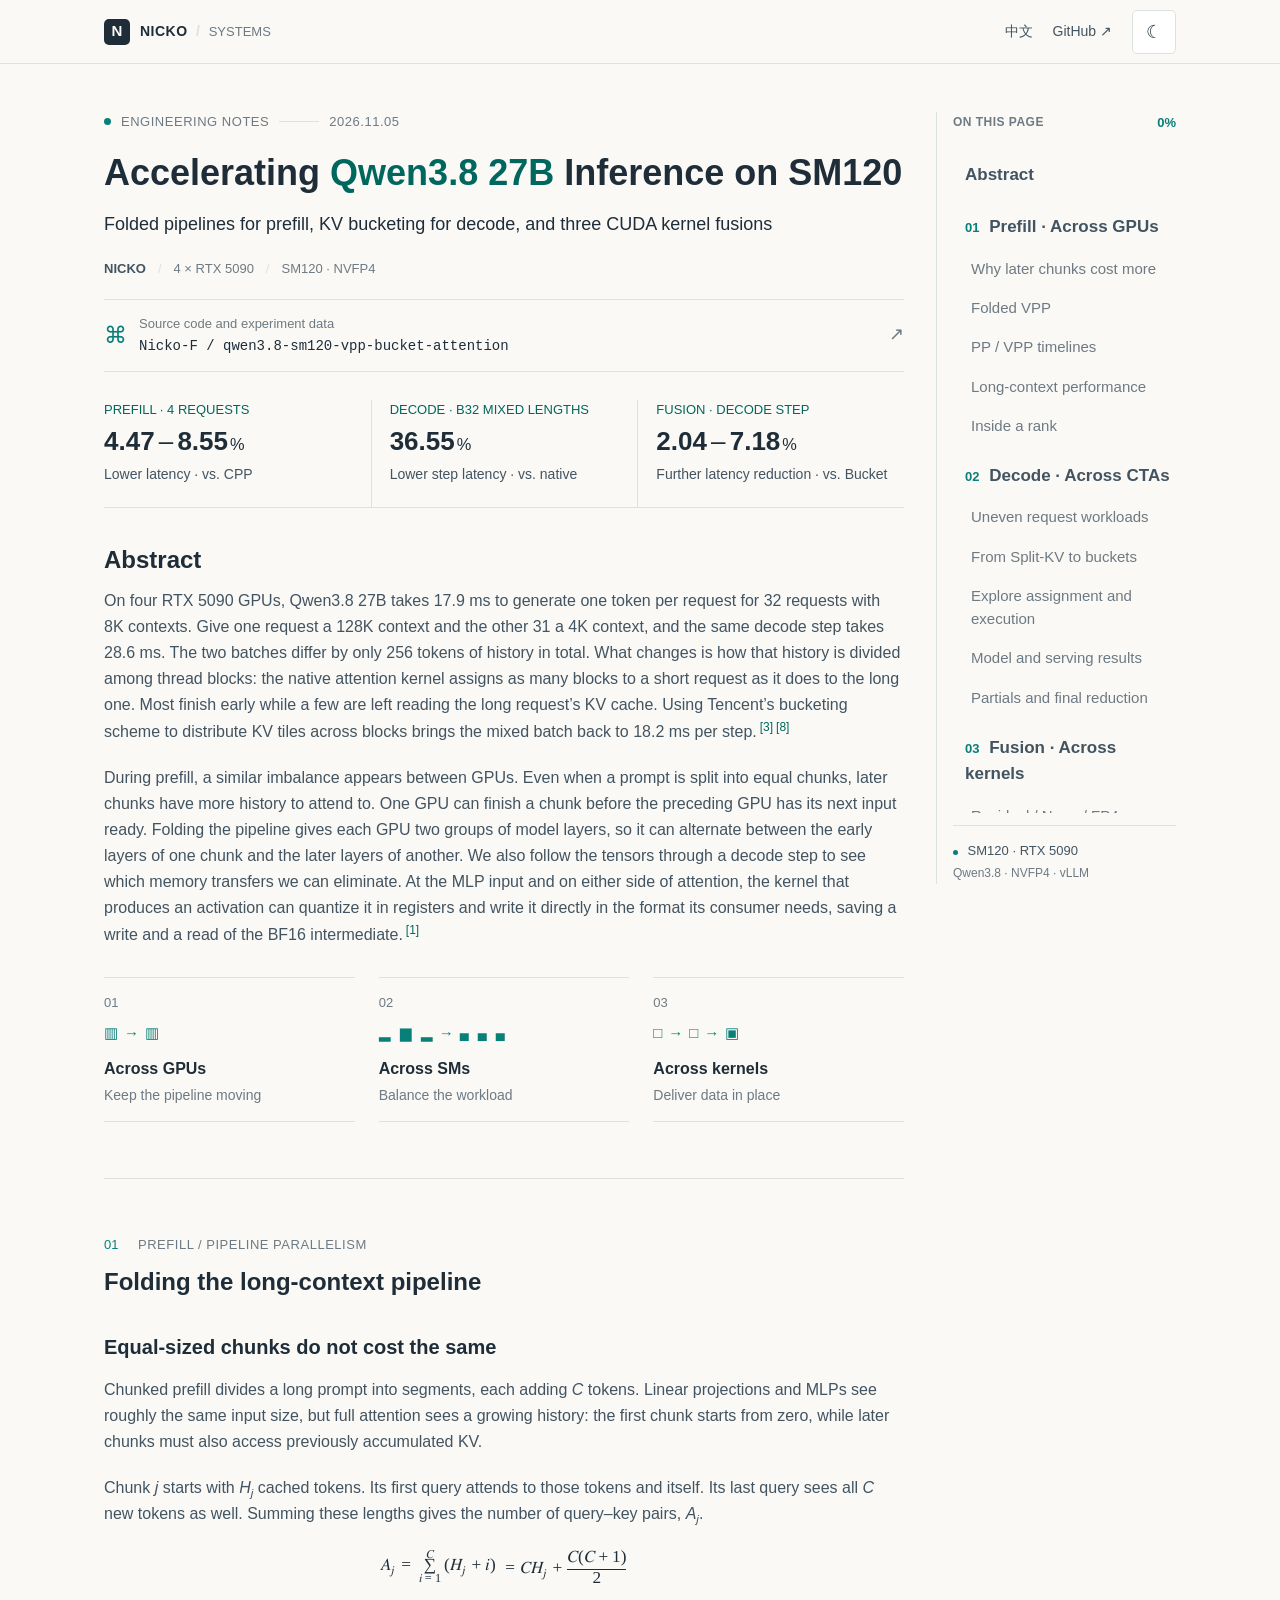
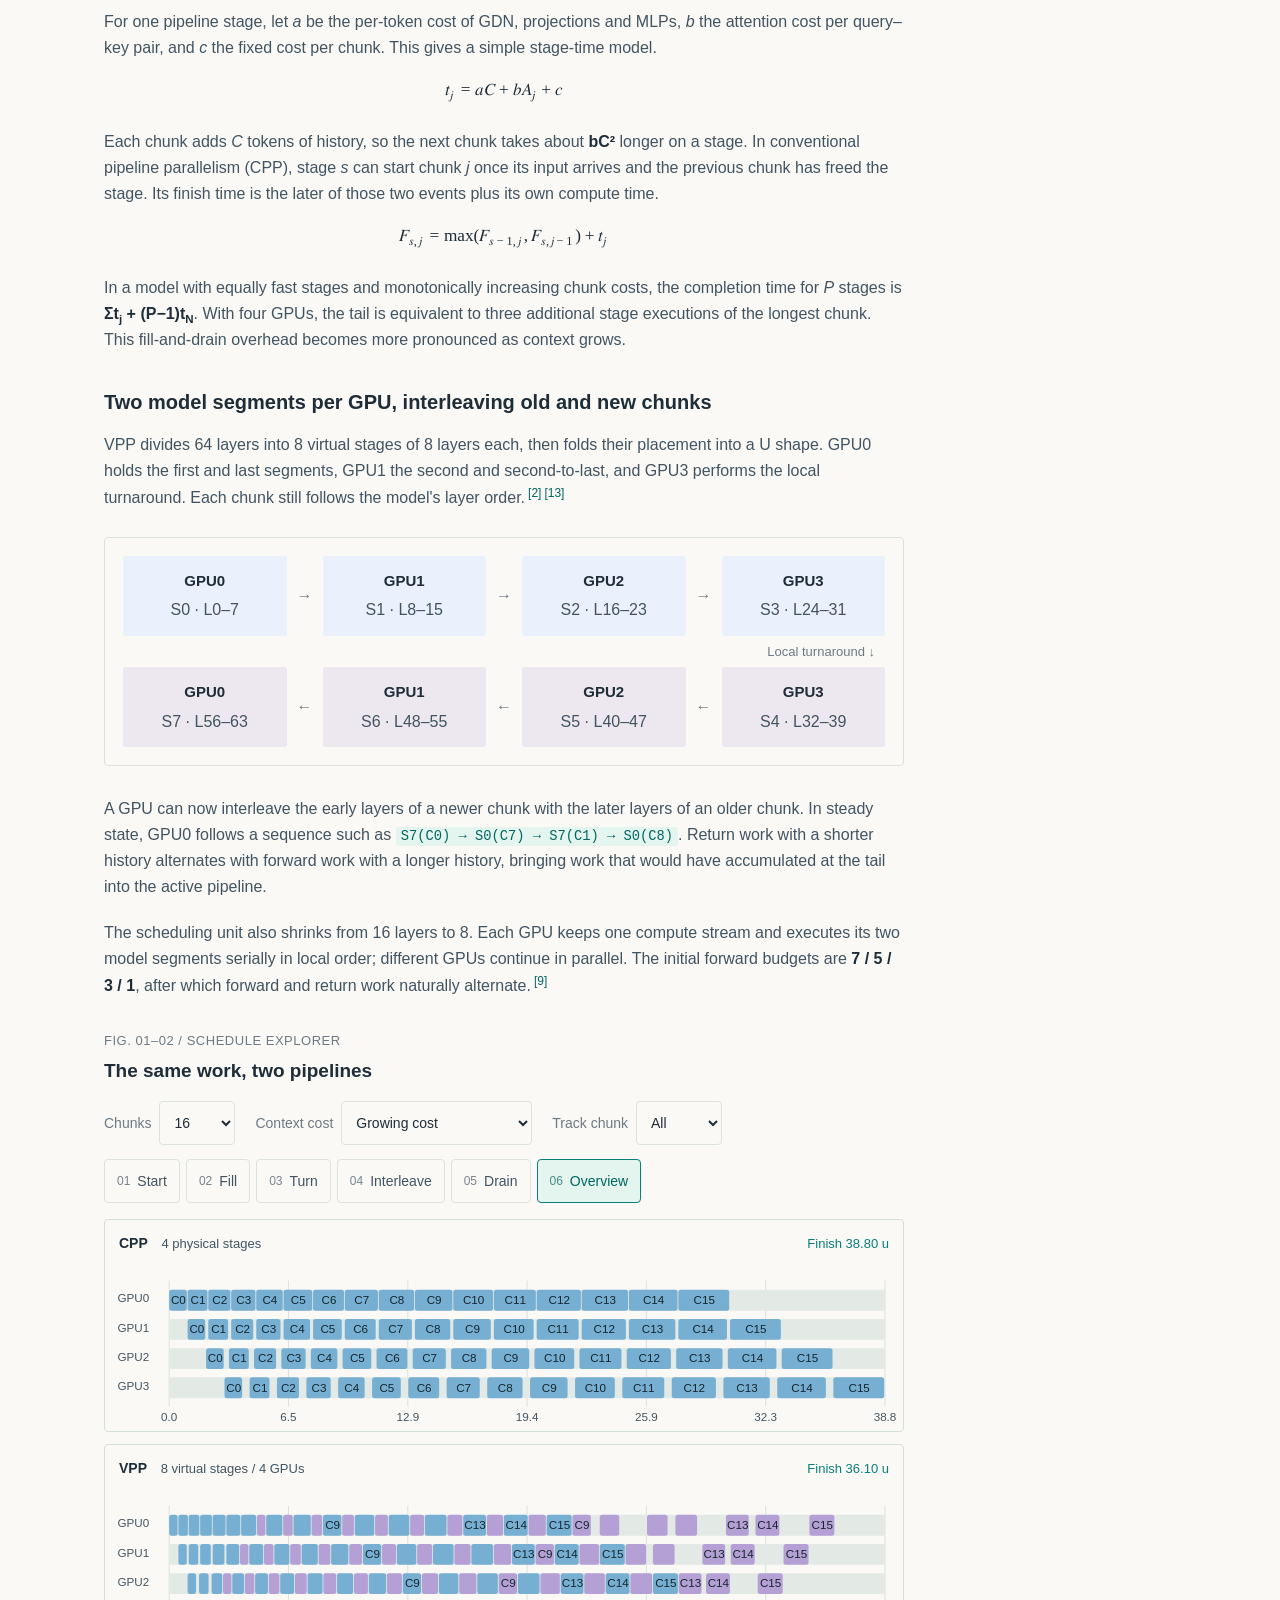
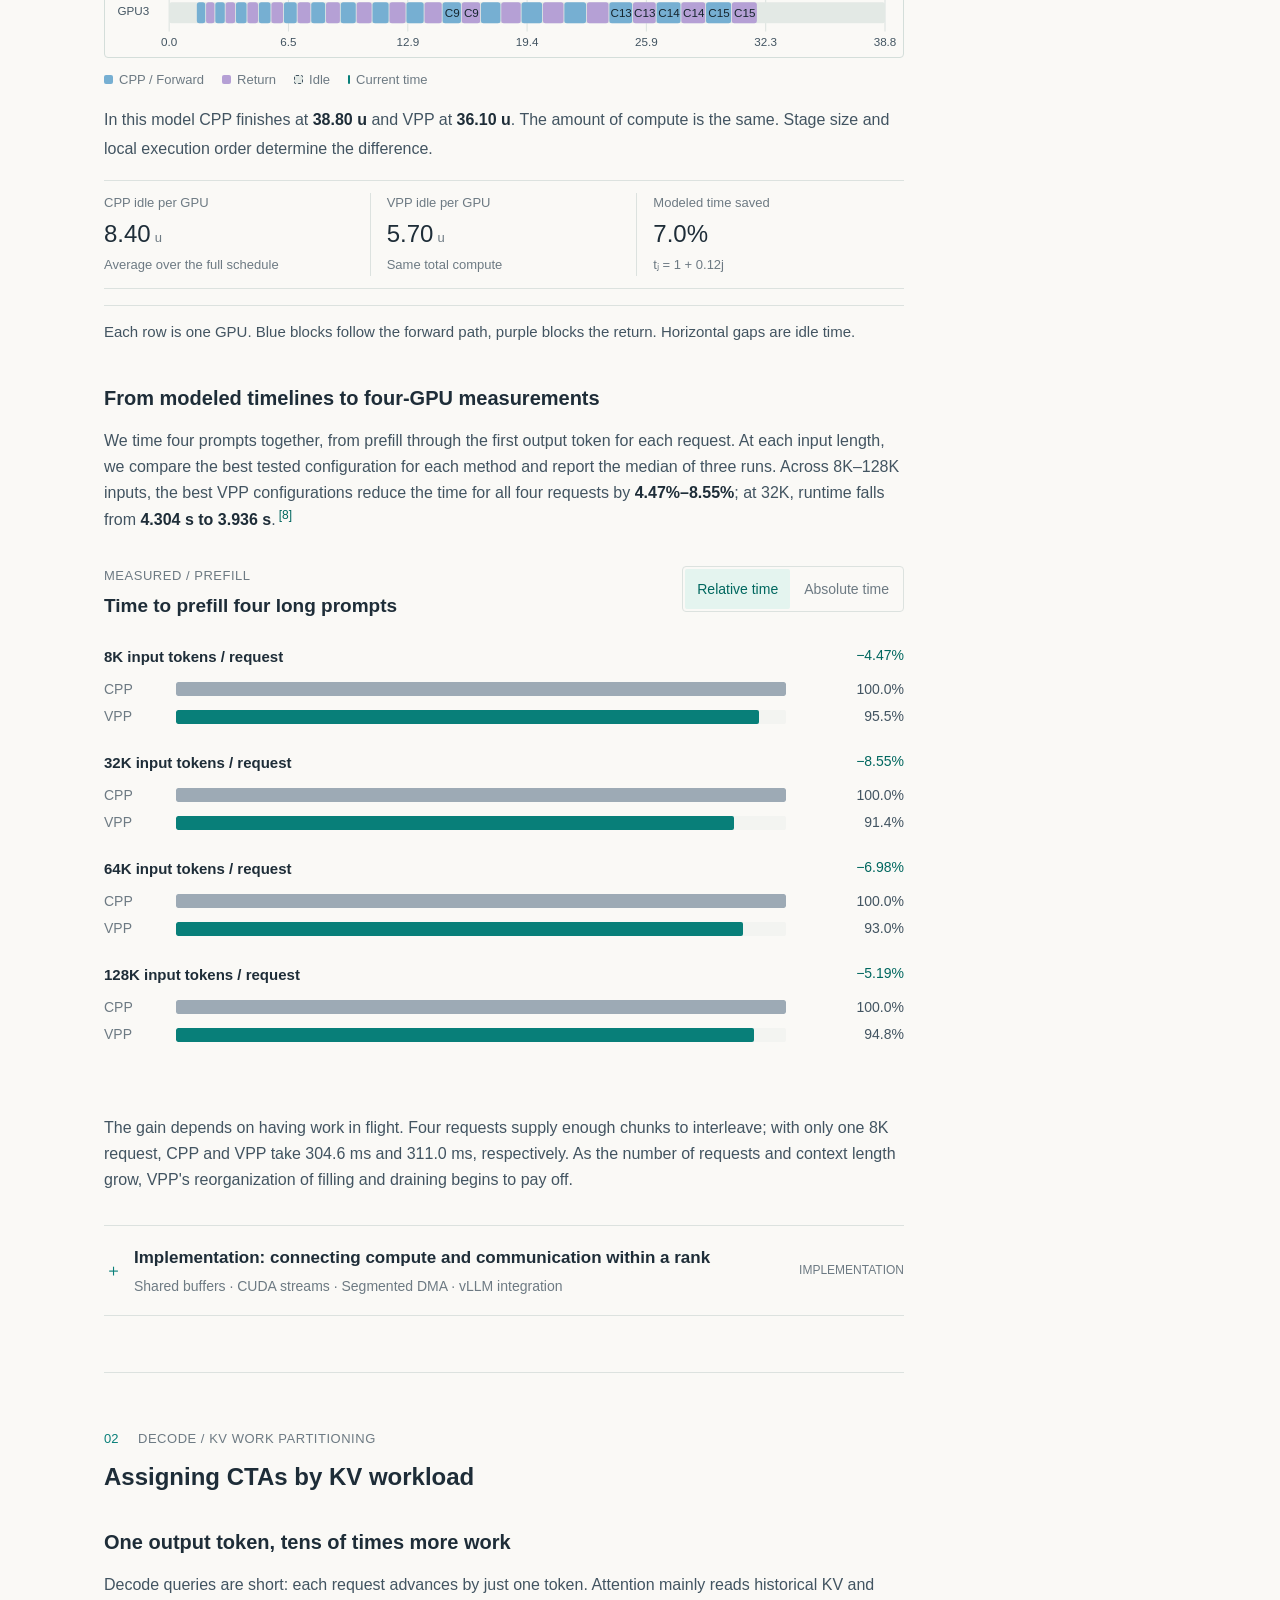
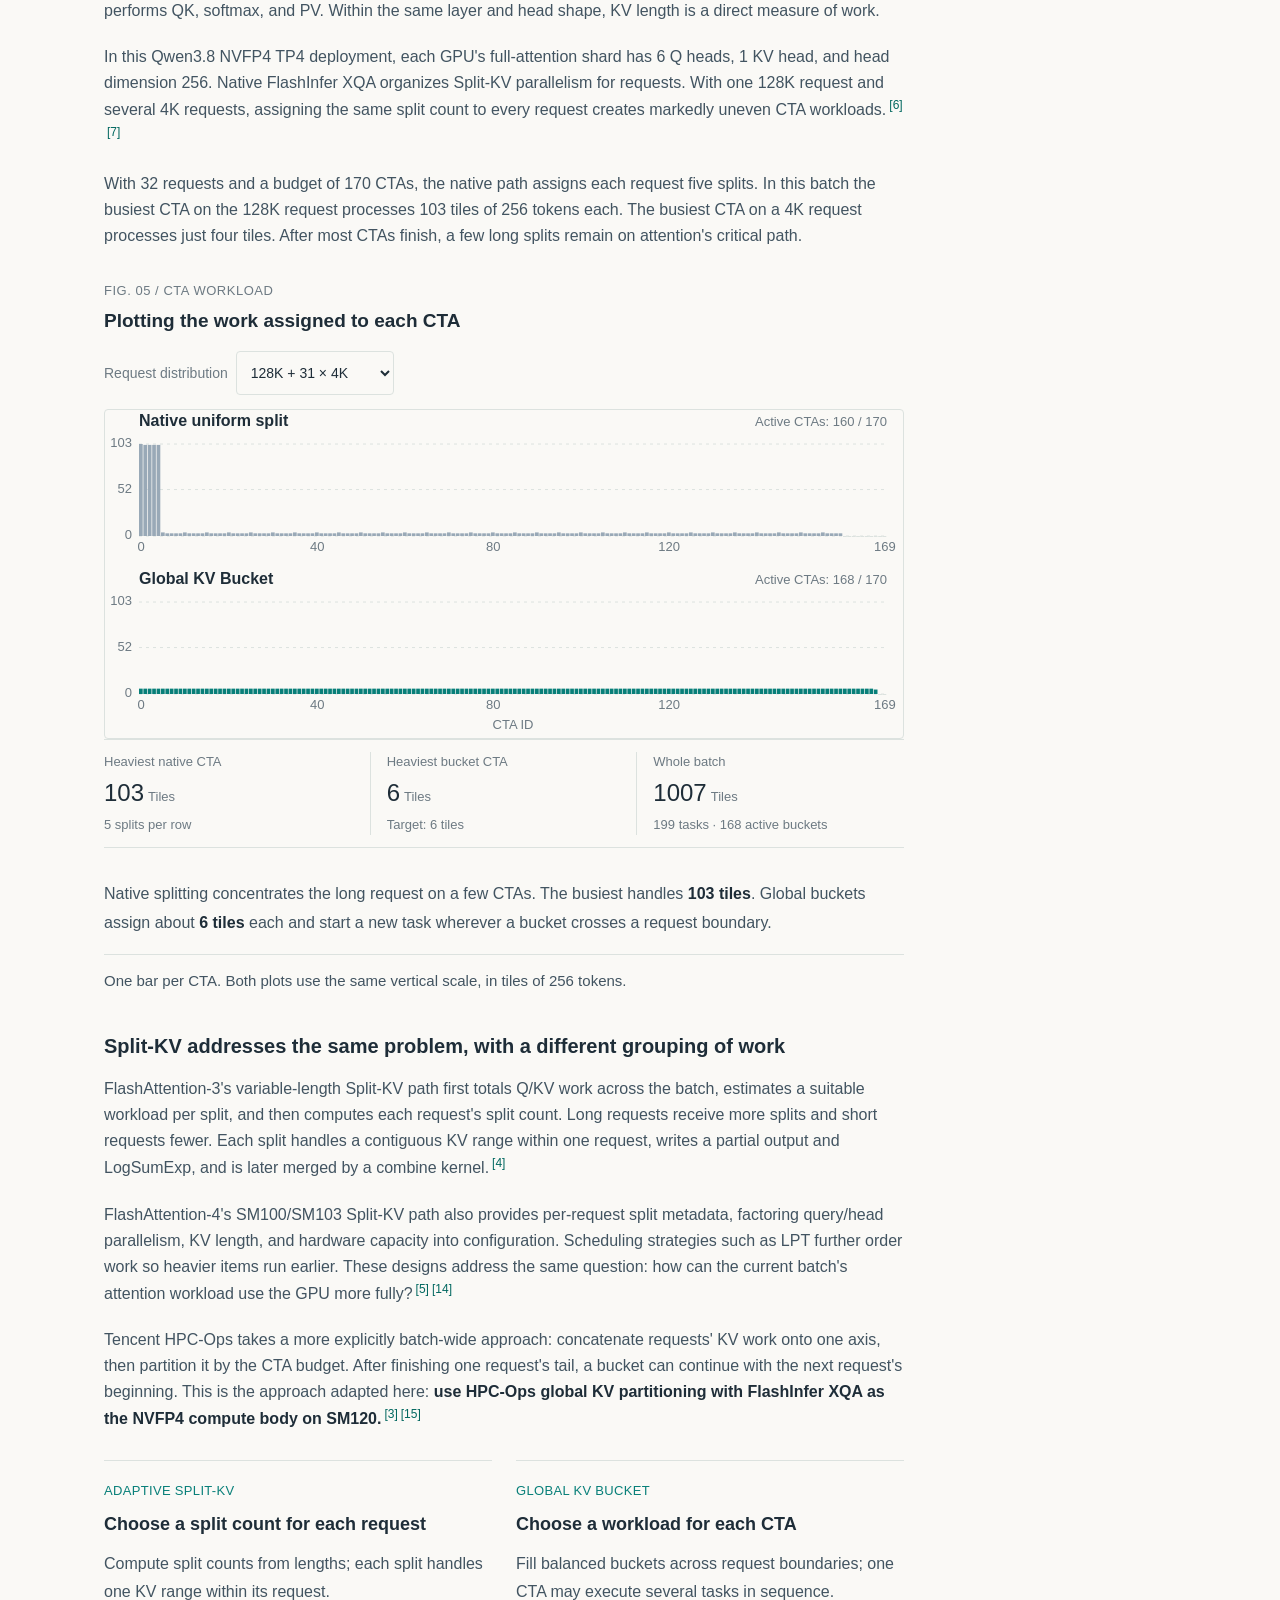
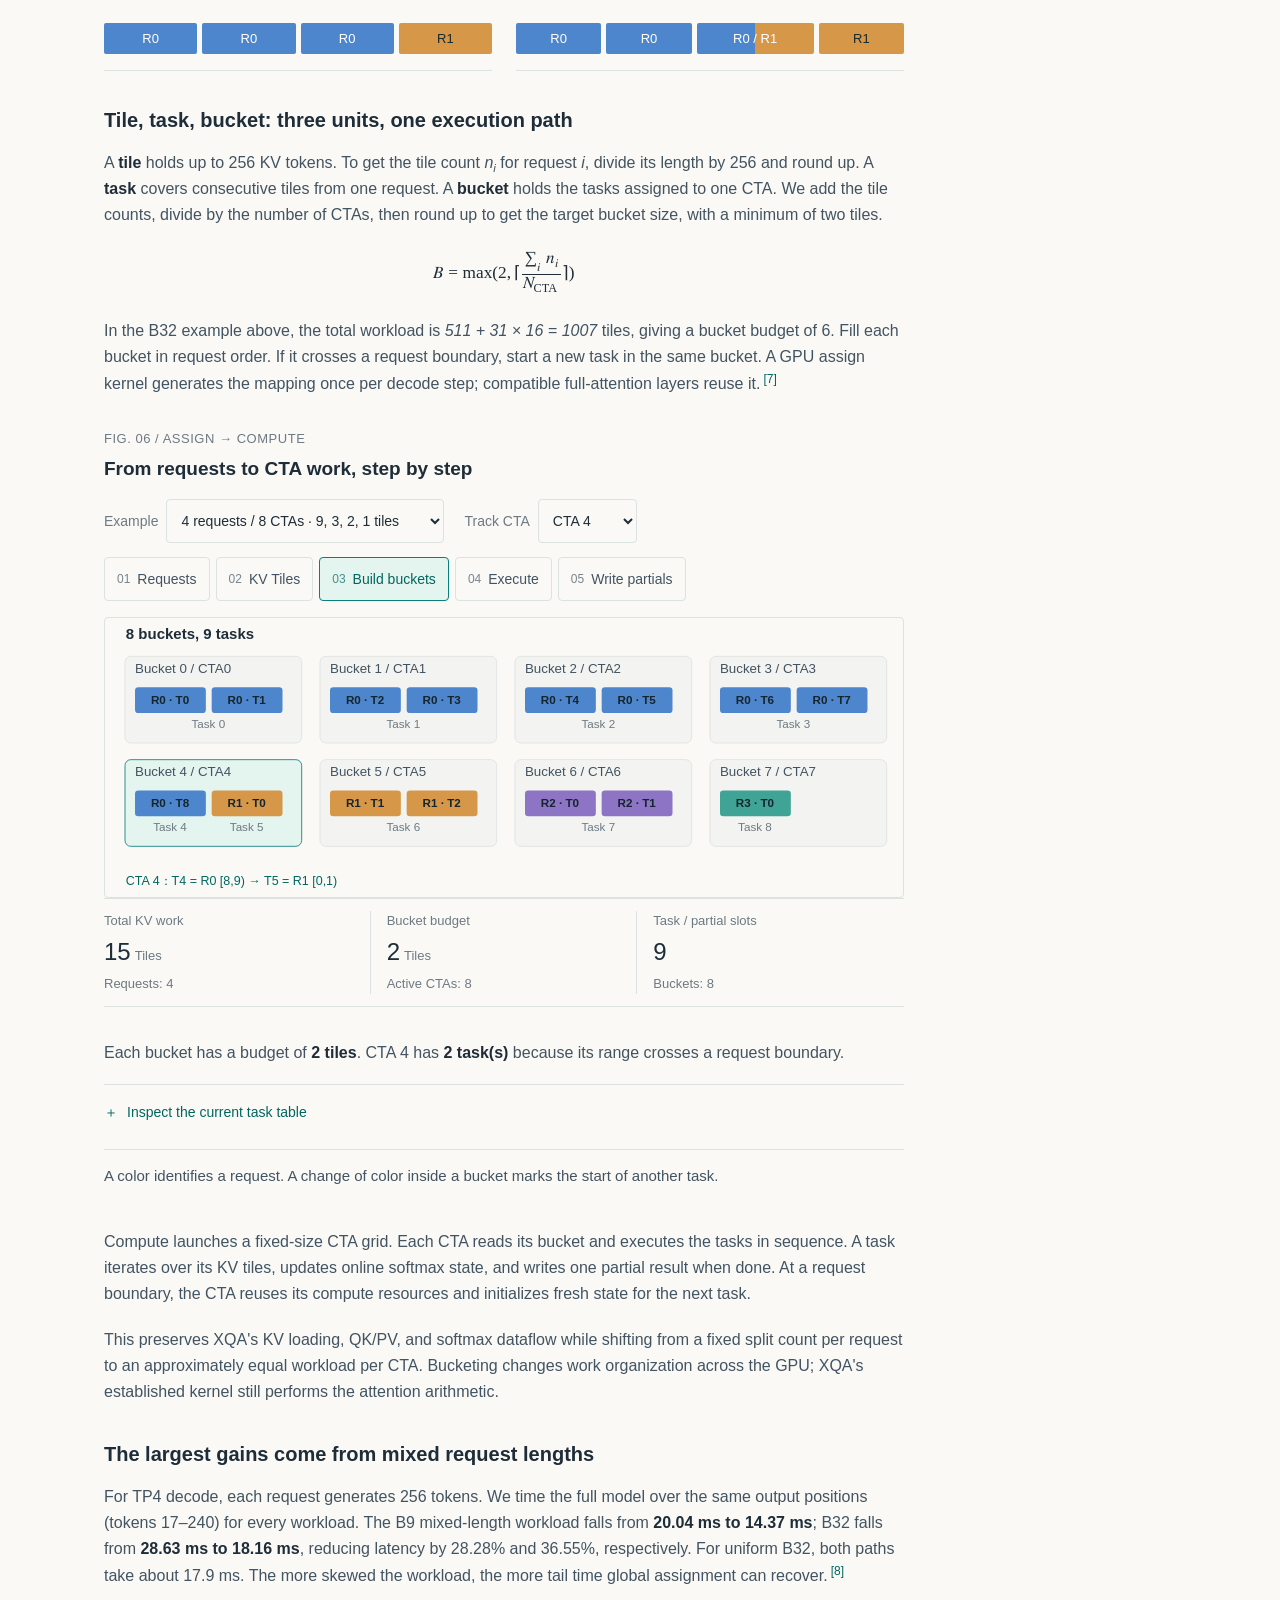
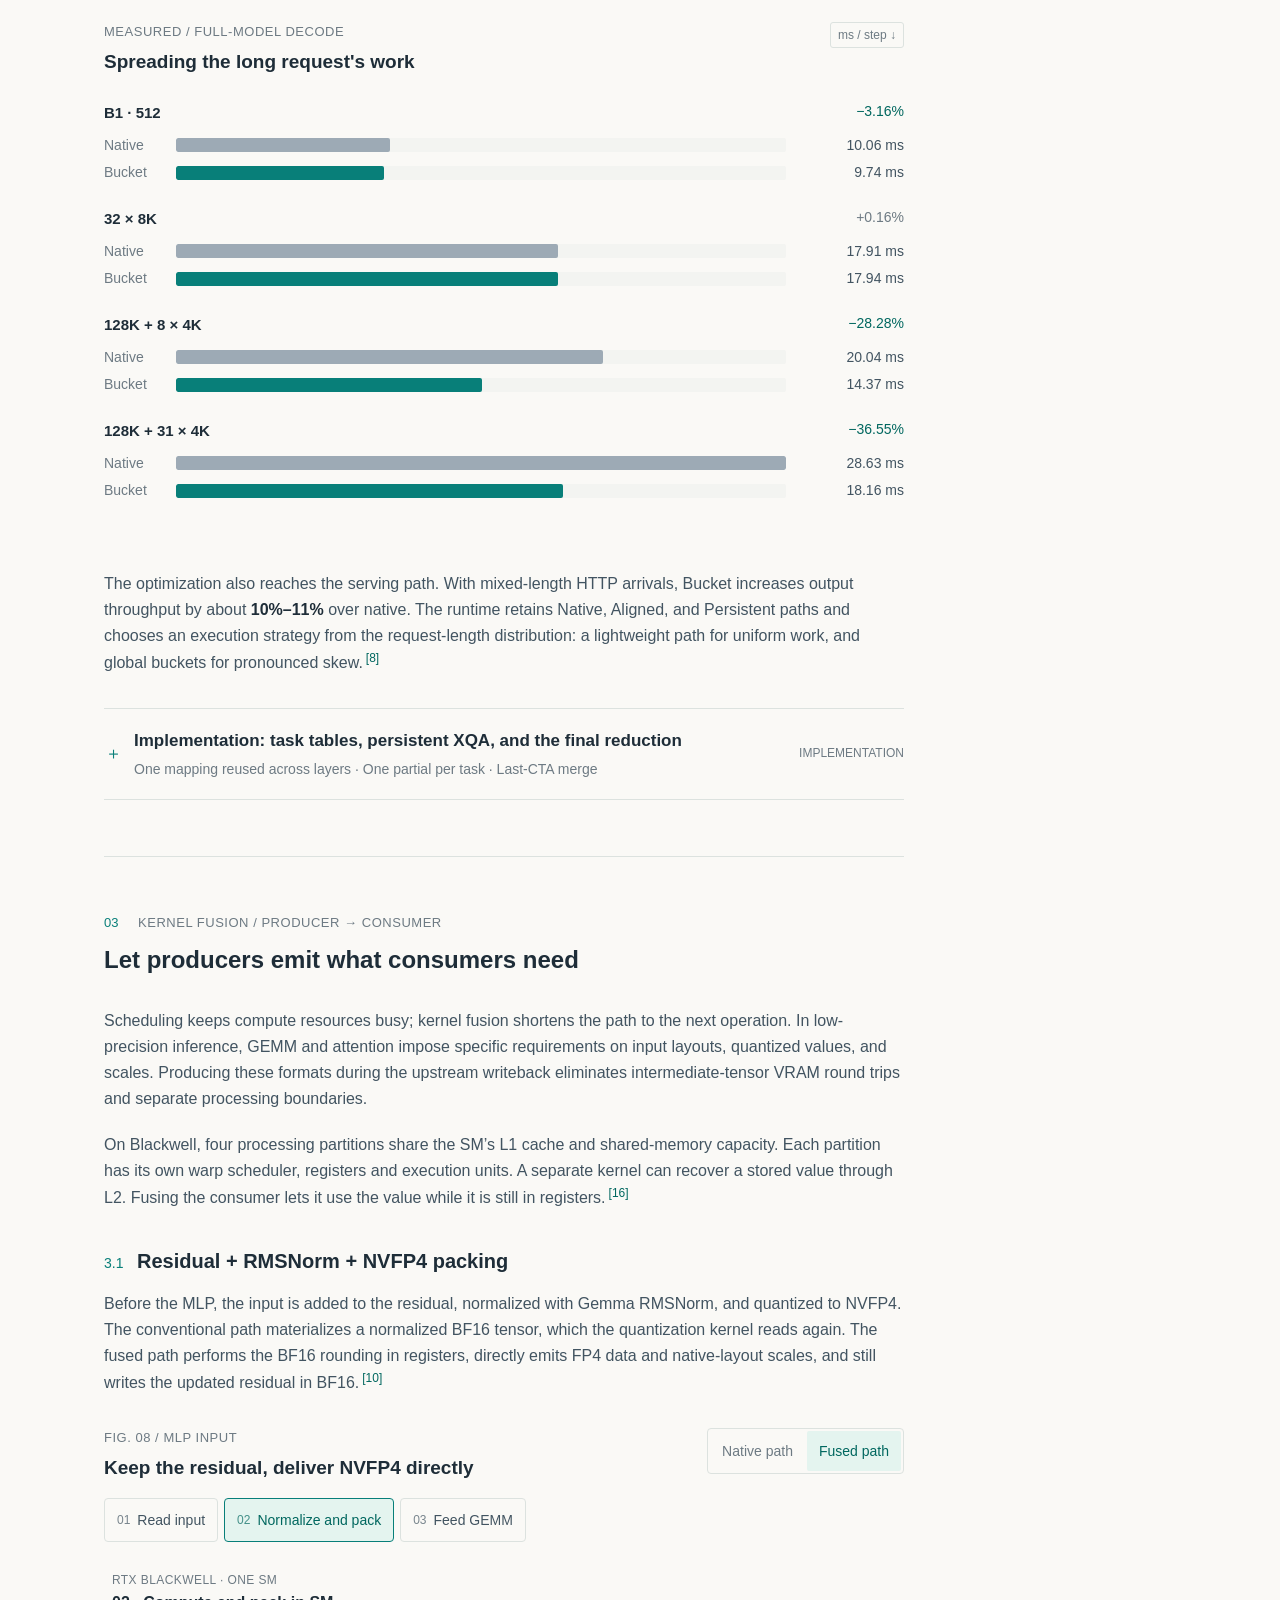
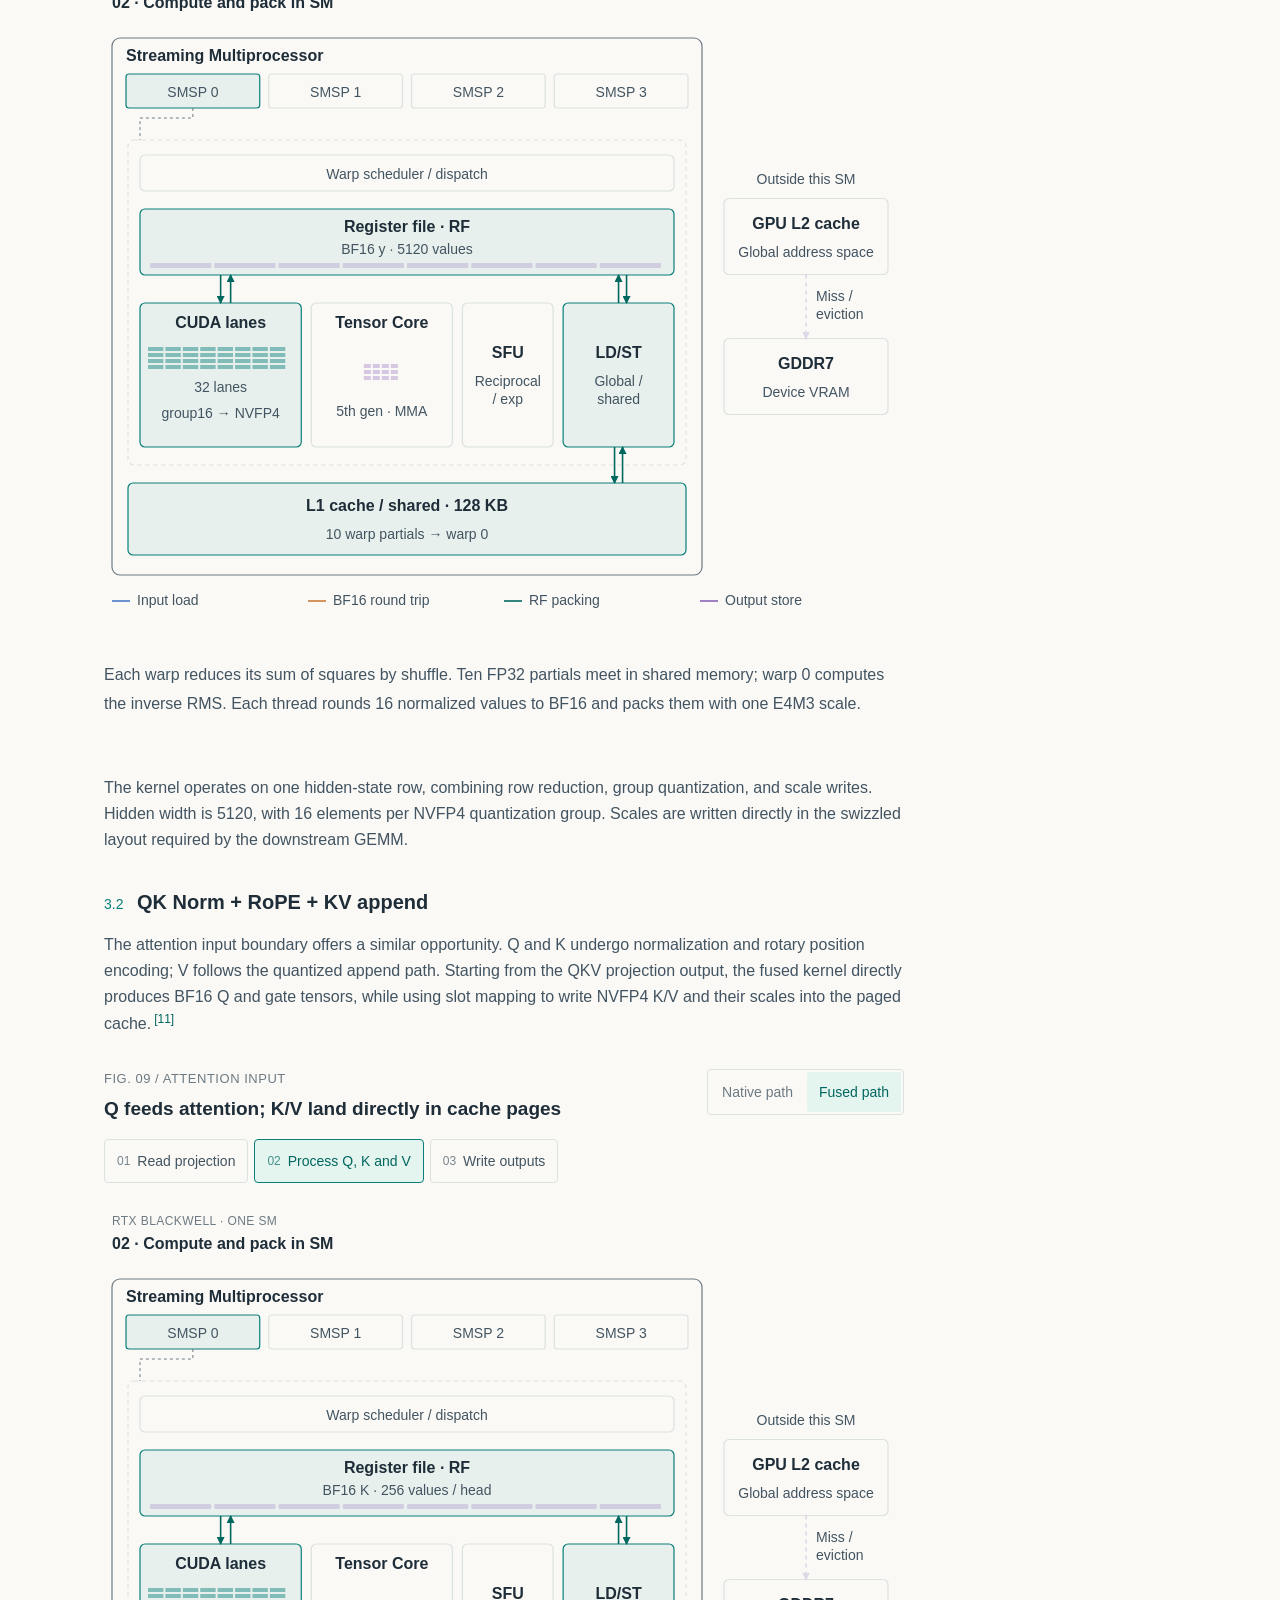
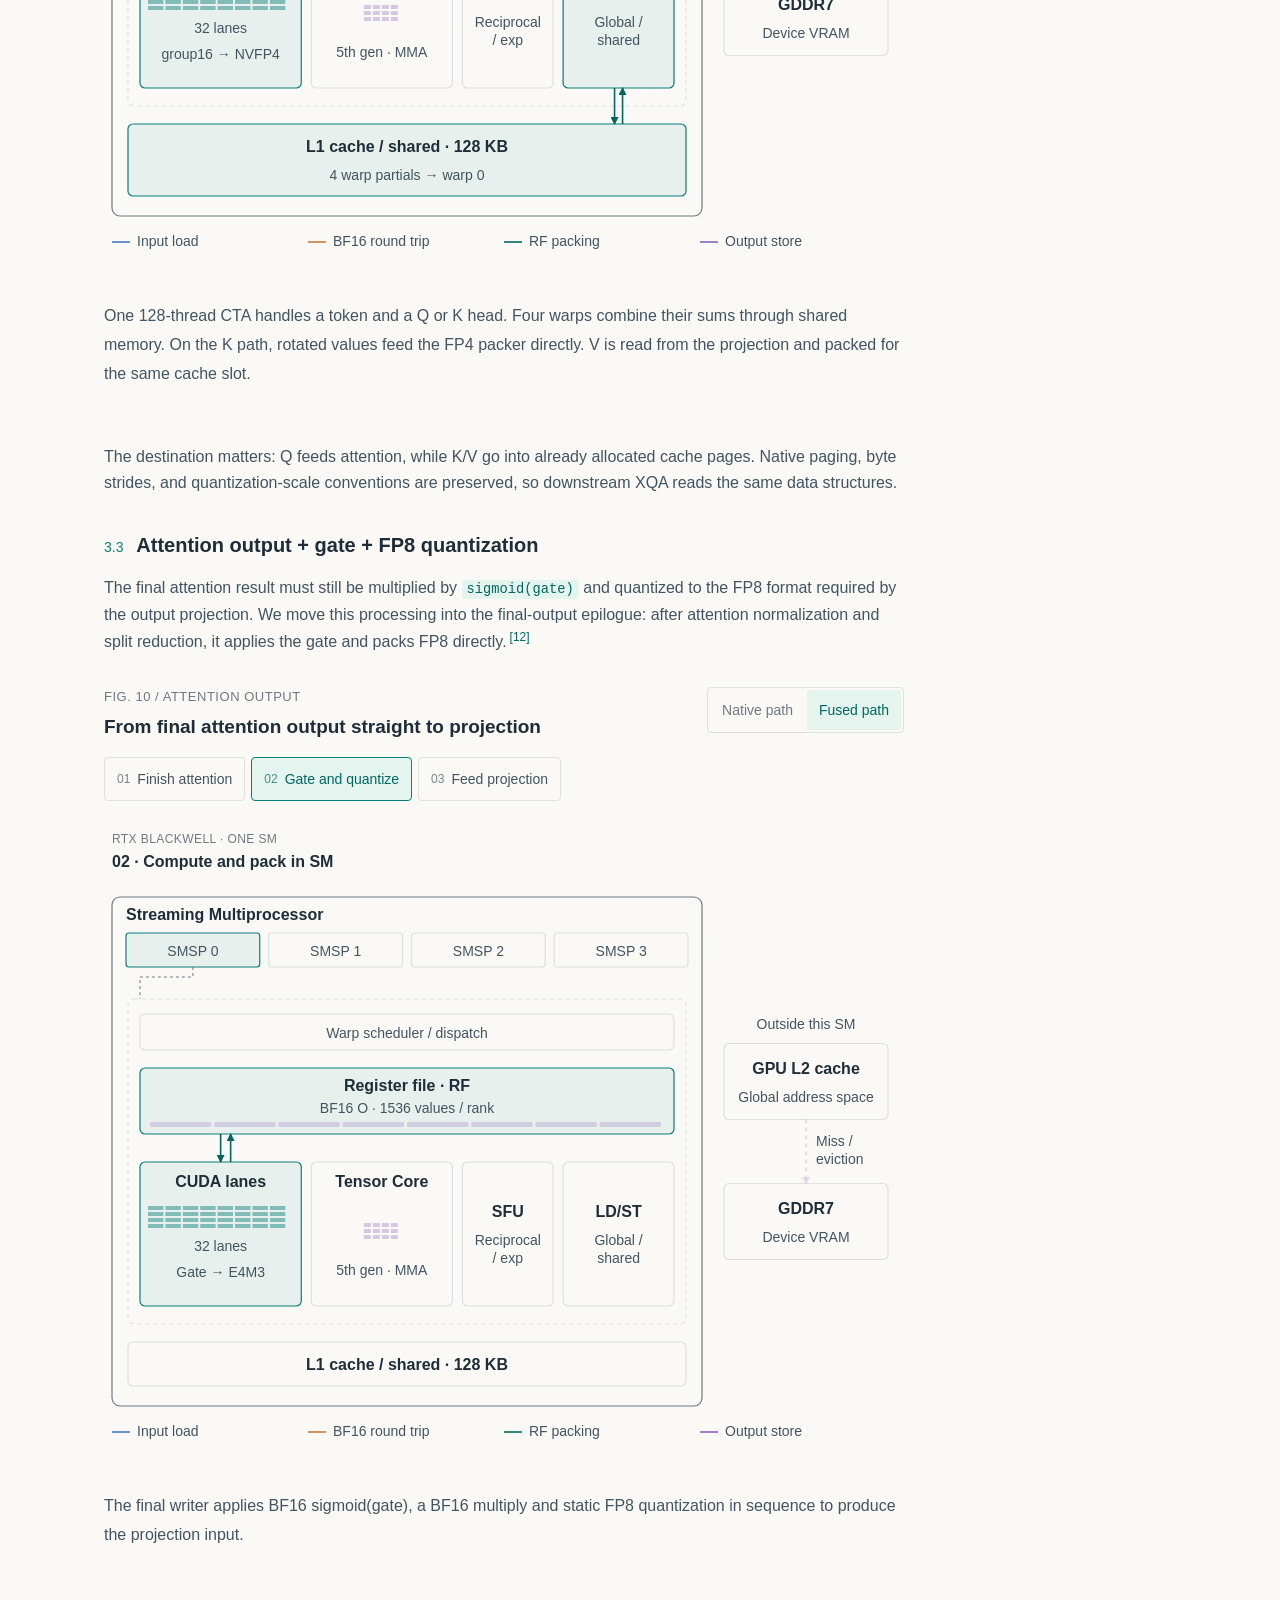
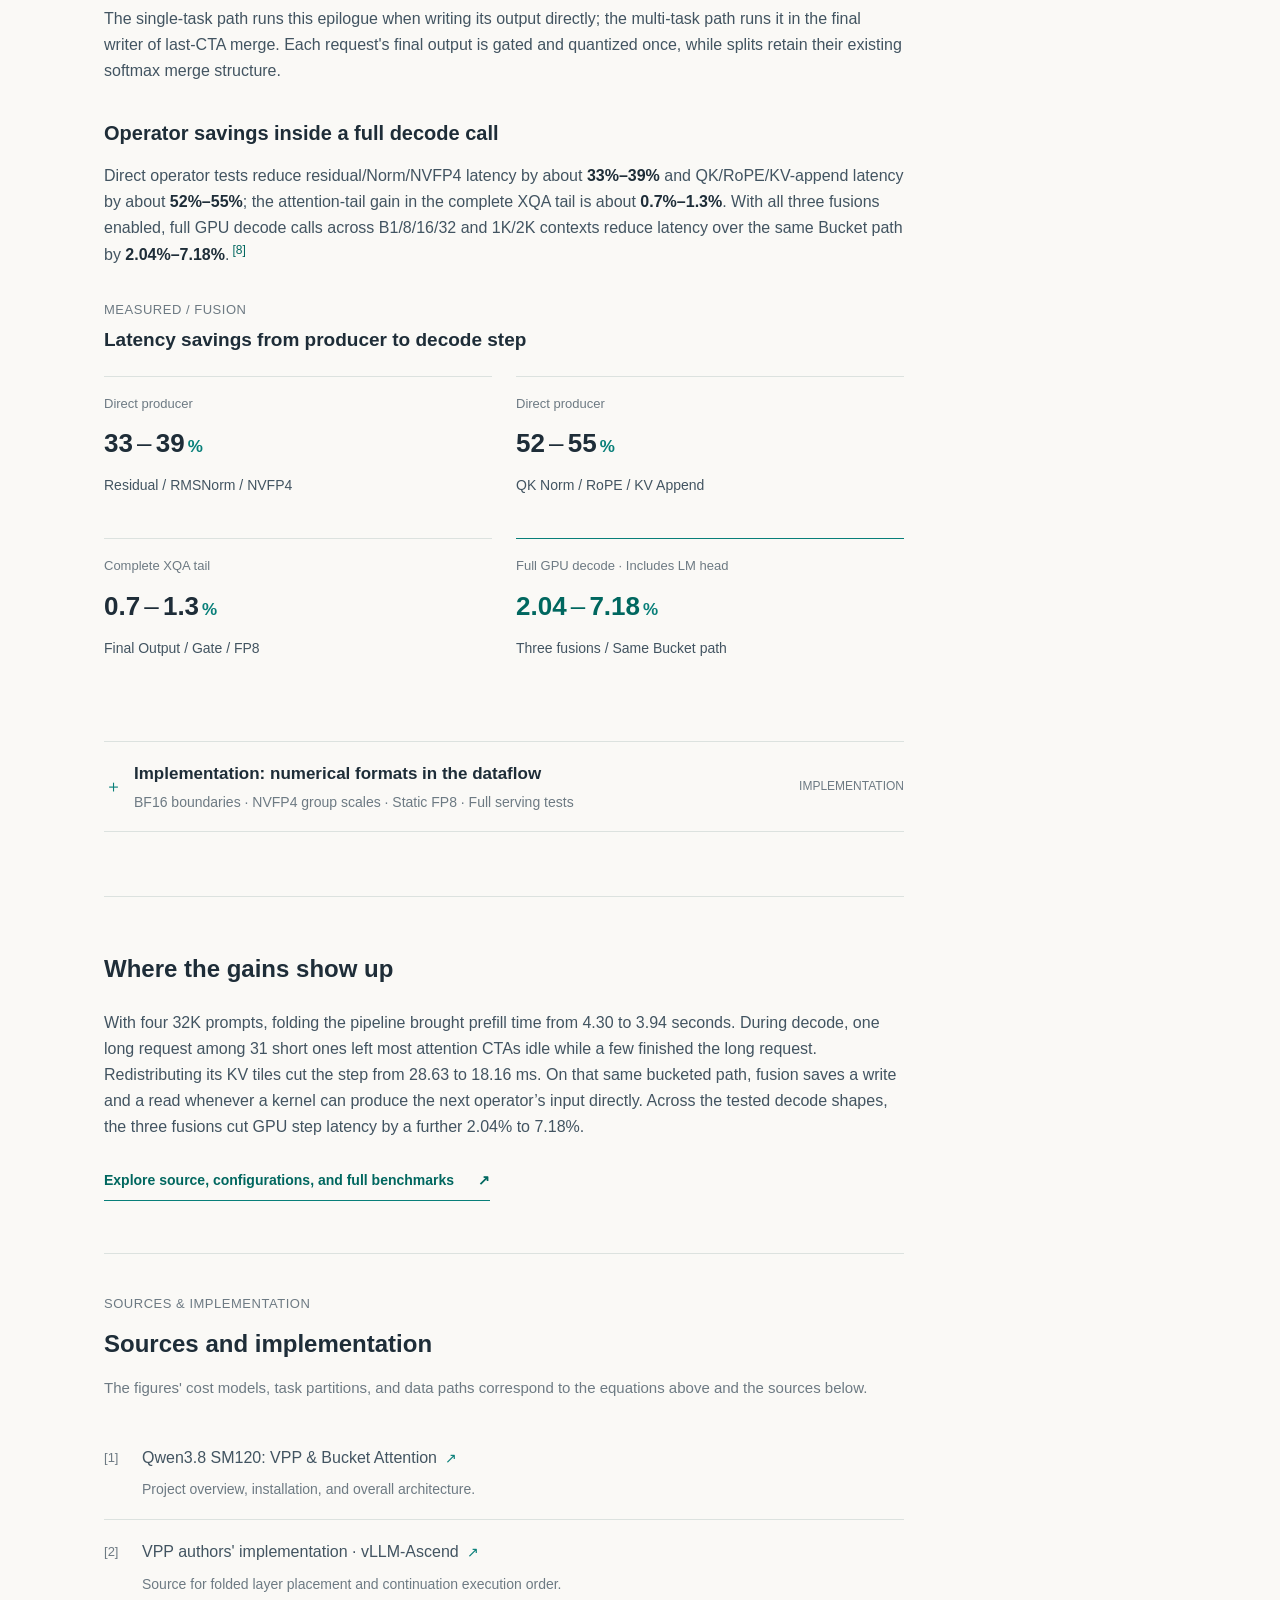
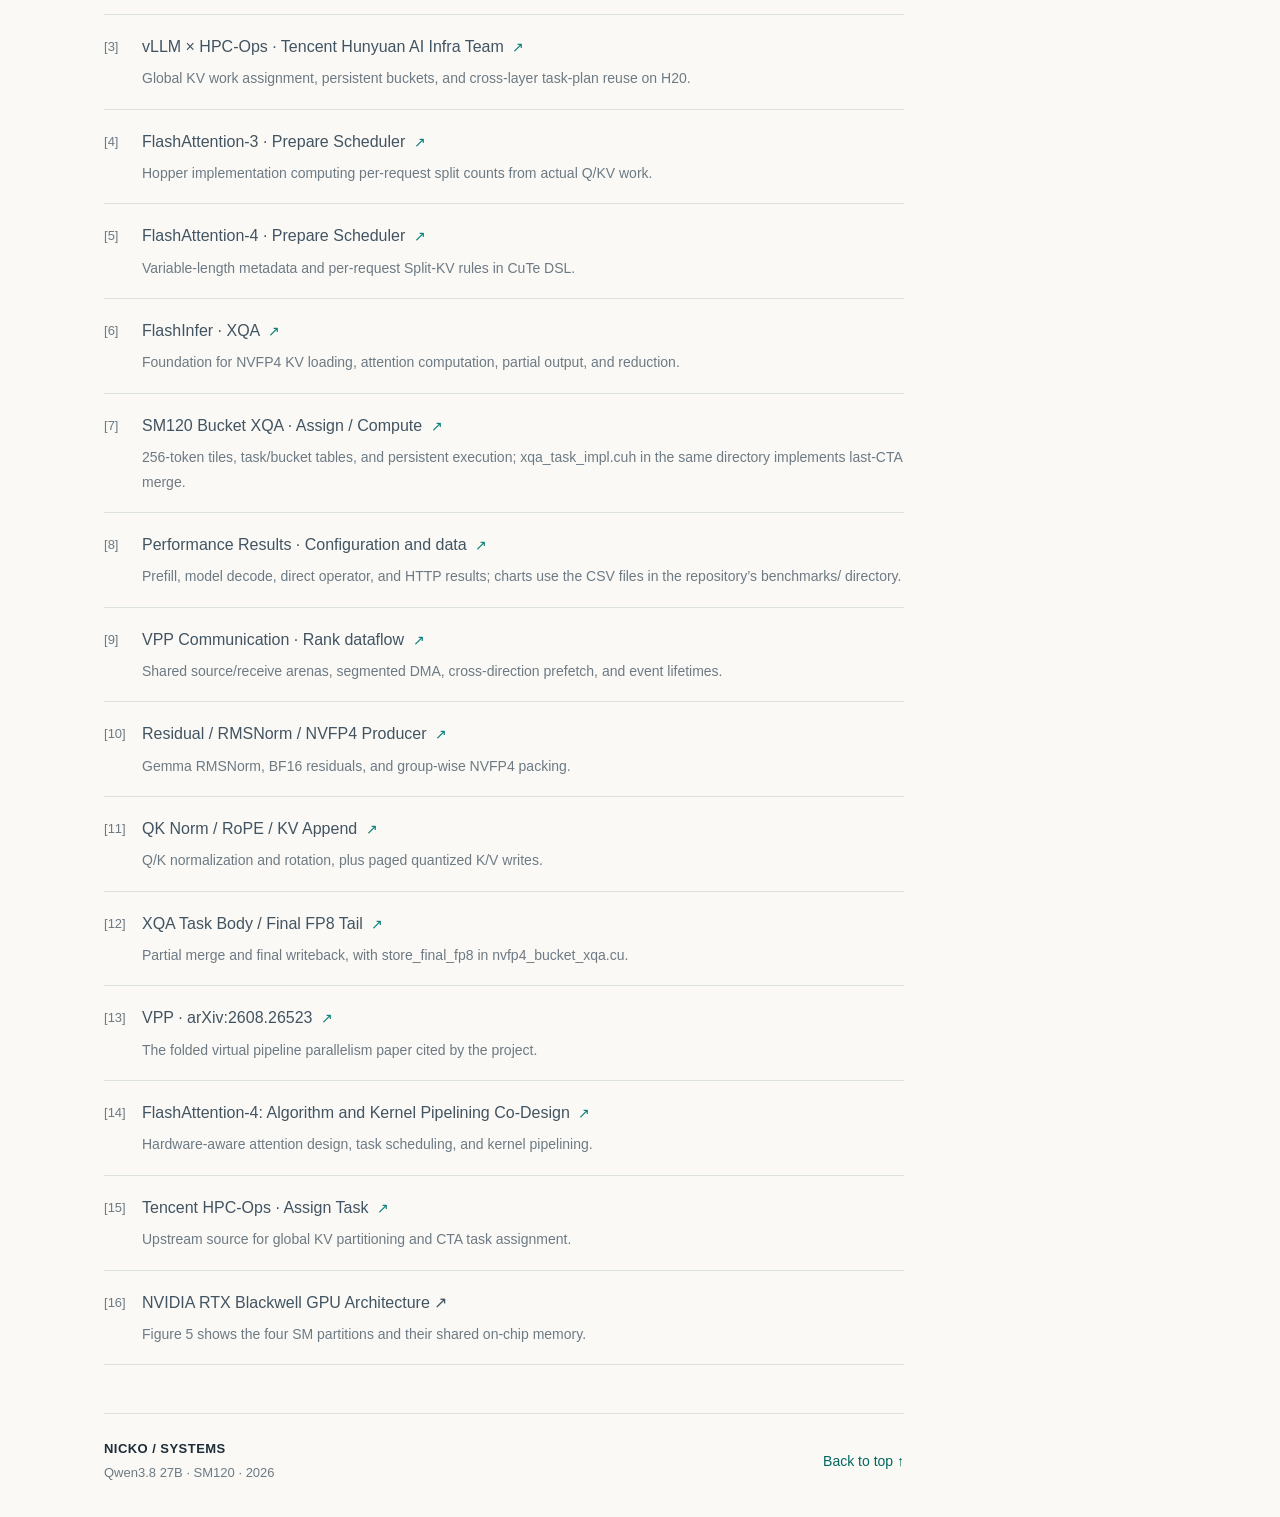
==== commit 2606bd5b: "Explain the workload imbalance in the English abstract" ====
--- a/docs/blog/index.html
+++ b/docs/blog/index.html
@@ -557,6 +557,10 @@
   font-weight: 600;
 }
 
+.title-phrase {
+  display: inline-block;
+}
+
 .hero-accent {
   white-space: nowrap;
   color: var(--accent-strong);
@@ -707,6 +711,10 @@
 
 .intro {
   padding-top: .25rem;
+}
+
+.intro > h2 {
+  margin-bottom: .75rem;
 }
 
 .ref {
@@ -3071,15 +3079,15 @@
       </div>
     </div>
   </section>
-  <section class="prose intro" id="intro">
-    <p>Once a model runs reliably, the next problems often hide in its timeline: one GPU finishes a chunk while the next still waits for input; most CTAs have exited while attention for the longest request keeps running; one kernel writes a result to VRAM only for the next kernel to read it back.</p>
-    <p>This article follows those execution boundaries through three optimizations for <strong>SM120, NVFP4, and vLLM</strong>. Prefill uses folded VPP to rearrange model layers and chunks across four GPUs. Decode adapts Tencent HPC-Ops KV bucketing to balance requests of different lengths across CTAs. Three fused kernels then produce the low-precision formats their downstream consumers require.<a class="ref" href="#ref-1">[1]</a></p>
+  <section class="prose intro" id="intro" aria-labelledby="abstract-heading">
+    <h2 id="abstract-heading">Abstract</h2>
+    <p>On four RTX 5090 GPUs, Qwen3.8 27B takes 17.9 ms to generate one token per request for 32 requests with 8K contexts. Give one request a 128K context and the other 31 a 4K context, and the same decode step takes 28.6 ms. The two batches differ by only 256 tokens of history in total. What changes is how that history is divided among thread blocks: the native attention kernel assigns as many blocks to a short request as it does to the long one. Most finish early while a few are left reading the long request’s KV cache. Using Tencent’s bucketing scheme to distribute KV tiles across blocks brings the mixed batch back to 18.2 ms per step.<a class="ref" href="#ref-3">[3]</a><a class="ref" href="#ref-8">[8]</a></p>
+    <p>During prefill, a similar imbalance appears between GPUs. Even when a prompt is split into equal chunks, later chunks have more history to attend to. One GPU can finish a chunk before the preceding GPU has its next input ready. Folding the pipeline gives each GPU two groups of model layers, so it can alternate between the early layers of one chunk and the later layers of another. We also follow the tensors through a decode step to see which memory transfers we can eliminate. At the MLP input and on either side of attention, the kernel that produces an activation can quantize it in registers and write it directly in the format its consumer needs, saving a write and a read of the BF16 intermediate.<a class="ref" href="#ref-1">[1]</a></p>
     <div class="chapter-map">
       <a href="#prefill"><span class="map-num">01</span><span class="map-glyph" aria-hidden="true">▥ → ▥</span><strong>Across GPUs</strong><span>Keep the pipeline moving</span></a>
       <a href="#decode"><span class="map-num">02</span><span class="map-glyph" aria-hidden="true">▂ ▆ ▂ → ▄ ▄ ▄</span><strong>Across SMs</strong><span>Balance the workload</span></a>
       <a href="#fusion"><span class="map-num">03</span><span class="map-glyph" aria-hidden="true">□ → □ → ▣</span><strong>Across kernels</strong><span>Deliver data in place</span></a>
     </div>
-    <p>The experiments use four RTX 5090 GPUs on the same NUMA node. Prefill uses TP1/PP4; decode uses TP4. We retain the checkpoint's NVFP4/FP8 weight configuration, use NVFP4 for the KV cache, and keep hidden states and residuals in BF16. We start with the pipeline across GPUs.<a class="ref" href="#ref-8">[8]</a></p>
   </section>
 
   <section class="chapter" id="prefill">
@@ -3175,6 +3183,7 @@
       <p>In vLLM, the executor submits batches and continuations, the worker chooses stages from its local queue, and the runner selects the corresponding layers and binds their inputs and outputs. Depending on the execution path, producers may bind the source slot as their output or copy captured graph outputs into it before publishing readiness. vLLM retains model computation and sampling; the communication layer connects adjacent stages' data dependencies. VPP scheduling and DMA execution therefore have separate, explicit responsibilities.</p></div>
       <details class="experiment" id="prefill-experiment"><summary><span class="detail-icon">＋</span><span><strong>Experiment configuration, full results, and model derivation</strong><small>Configuration sweep · One / four requests · Cost model</small></span></summary><div class="experiment-body prose">
         <div class="config-grid"><div><small>Devices / parallelism</small><strong>4 × RTX 5090 · TP1/PP4</strong></div><div><small>Data types</small><strong>NVFP4 KV · BF16 Hidden</strong></div><div><small>Workload</small><strong>4 requests · 8K–128K each</strong></div><div><small>Statistics</small><strong>Three timings per point · Median</strong></div></div>
+        <p>The four GPUs share a NUMA node. We use pipeline parallelism for prefill (TP1/PP4) and tensor parallelism for decode (TP4). Both configurations use the checkpoint’s NVFP4/FP8 weights, store the KV cache in NVFP4, and keep hidden states and residuals in BF16.</p>
         <p>The sweep covers CPP C2K/4K/8K/16K, VPP C2K/4K/8K, and DCPP reference configurations: 20 configurations, 160 shape/configuration points, and 480 timed runs. It includes Graph Off and Piecewise Graph, with an 8 GiB KV budget per rank. MTP and prefix caching are disabled. Sampling uses temperature 0.7 and top-p 0.9.</p>
         <div class="table-wrap"><table><thead><tr><th>Input tokens / request</th><th>CPP ms</th><th>VPP ms</th><th>VPP configuration</th><th>Latency reduction</th></tr></thead><tbody><tr><td>8K</td><td>832.413</td><td>795.197</td><td>2K chunk · piecewise graph</td><td>4.47%</td></tr><tr><td>32K</td><td>4,304.359</td><td>3,936.227</td><td>4K chunk · piecewise graph</td><td>8.55%</td></tr><tr><td>64K</td><td>11,647.508</td><td>10,834.357</td><td>4K chunk · piecewise graph</td><td>6.98%</td></tr><tr><td>128K</td><td>35,241.058</td><td>33,410.873</td><td>8K chunk · graph off</td><td>5.19%</td></tr></tbody></table></div>
         <h4>Why does PP add (P−1)t<sub>N</sub>?</h4><p>Assume equally fast stages and nondecreasing <i>t<sub>j</sub></i>. Induction on the recurrence gives <i>F<sub>s,j</sub> = Σ<sub>k≤j</sub>t<sub>k</sub> + (s−1)t<sub>j</sub></i>. Upstream input completion exceeds completion of the preceding local item by <i>(s−1)(t<sub>j</sub>−t<sub>j−1</sub>)</i>, so taking the maximum yields this expression. Setting <i>s=P, j=N</i> gives the total completion time.</p><p>The gap between adjacent chunks on stage <i>s</i> is <i>(s−1)(t<sub>j</sub>−t<sub>j−1</sub>)</i>. For fixed-size chunks, the cost increment is approximately constant. As the input grows, the longest chunk continues to grow, increasing the total fill-and-drain term. VPP rearranges these dependencies through finer stages and a folded order. The page's modeled timelines follow the same dependency recurrence.</p>
@@ -3297,7 +3306,7 @@
 <aside class="toc" id="toc" aria-label="Article contents">
   <div class="toc-heading">ON THIS PAGE<span id="read-percent">0%</span></div>
   <nav>
-    <a href="#intro" class="toc-main">Inference at three scales</a>
+    <a href="#intro" class="toc-main">Abstract</a>
     <a href="#prefill" class="toc-chapter"><span>01</span> Prefill · Across GPUs</a>
     <a href="#prefill-cost" class="toc-sub">Why later chunks cost more</a>
     <a href="#prefill-fold" class="toc-sub">Folded VPP</a>
@@ -3334,36 +3343,36 @@
       input: ['x + residual + γ', 'x + residual + γ'],
       value: ['BF16 y · 5120 values', 'BF16 y · 每行 5120 个值'],
       arithmetic: ['Add → RMSNorm', '残差相加 → RMSNorm'],
-      pack: ['group16 → NVFP4', '每 16 个值一组'],
-      shared: ['10 warp partials → warp 0', '10 个 warp 求和，由 warp 0 汇总'],
-      bytes: ['10 KiB / direction / token', '每个 token 读、写各 10 KiB'],
-      output: ['FP4 + scales; BF16 residual', 'FP4 和缩放因子、BF16 残差'],
+      pack: ['group16 → NVFP4', '16 个值 → FP4'],
+      shared: ['10 warp partials → warp 0', '10 个 warp 的局部和 → warp 0'],
+      bytes: ['10 KiB / direction / token', '每个 token 读写各 10 KiB'],
+      output: ['FP4 + scales; BF16 residual', 'FP4 与缩放因子；BF16 残差'],
       next: ['Next: NVFP4 GEMM', '下游：NVFP4 GEMM'],
-      kept: ['BF16 rounding in RF → FP4 packing', '在寄存器内舍入到 BF16，再打包成 FP4'],
+      kept: ['BF16 rounding in RF → FP4 packing', '寄存器内 BF16 舍入 → FP4 打包'],
     },
     front: {
       name: ['QK Norm / RoPE / KV append', 'QK Norm / RoPE / KV 写入'],
-      input: ['QKV projection + γ', 'QKV 投影 + γ'],
+      input: ['QKV projection + γ', 'QKV 投影结果 + γ'],
       value: ['BF16 K · 256 values / head', 'BF16 K · 每头 256 个值'],
       arithmetic: ['QK Norm → RoPE', 'QK Norm → RoPE'],
-      pack: ['group16 → NVFP4', '每 16 个值一组'],
-      shared: ['4 warp partials → warp 0', '4 个 warp 求和，由 warp 0 汇总'],
-      bytes: ['512 B / direction / K head', '每个 K 头读、写各 512 B'],
-      output: ['Q / gate: BF16; K/V: FP4 + scales', 'Q 和门控值用 BF16，K/V 用 FP4 加缩放因子'],
+      pack: ['group16 → NVFP4', '16 个值 → FP4'],
+      shared: ['4 warp partials → warp 0', '4 个 warp 的局部和 → warp 0'],
+      bytes: ['512 B / direction / K head', '每个 K 头读写各 512 B'],
+      output: ['Q / gate: BF16; K/V: FP4 + scales', 'Q、门控值：BF16；K/V：FP4 与缩放因子'],
       next: ['Next: paged XQA', '下游：分页 XQA'],
       kept: ['K: Norm → RoPE → pack; V: pack', 'K：Norm → RoPE → 打包；V：直接打包'],
     },
     tail: {
       name: ['Attention output / gate / FP8', '注意力输出 / 门控 / FP8'],
-      input: ['Attention result + gate', '注意力结果和门控值'],
+      input: ['Attention result + gate', '注意力输出与门控值'],
       value: ['BF16 O · 1536 values / rank', 'BF16 O · 每卡 1536 个值'],
       arithmetic: ['Normalize / final merge', '归一化 / 最终合并'],
       pack: ['Gate → E4M3', '门控 → E4M3'],
       shared: ['', ''],
-      bytes: ['3 KiB / direction / token / rank', '每卡每 token 读、写各 3 KiB'],
-      output: ['8 E4M3 values / 8 B store', '一次写出 8 个 E4M3 值（8 B）'],
+      bytes: ['3 KiB / direction / token / rank', '每卡每 token 读写各 3 KiB'],
+      output: ['8 E4M3 values / 8 B store', '每次写出 8 个 E4M3 值（8 B）'],
       next: ['Next: FP8 output projection', '下游：FP8 输出投影'],
-      kept: ['Final writer: BF16 gate → FP8 packing', '合并后做 BF16 门控，再打包成 FP8'],
+      kept: ['Final writer: BF16 gate → FP8 packing', '最终输出：BF16 门控 → FP8 打包'],
     },
   };
   const canvas = document.createElement('canvas');
@@ -3414,7 +3423,7 @@
     let drawing = '';
 
     // Layout uses the host's CSS width as SVG units, keeping labels at their CSS size.
-    const rfValue = kind === 'tail' && fused && phase === 0 ? local('Final O + loaded gate', '最终结果 O 和门控值') : pick(phase === 0 ? operation.input : phase === 1 ? operation.value : operation.output);
+    const rfValue = kind === 'tail' && fused && phase === 0 ? local('Final O + loaded gate', '最终输出 O 与读入的门控值') : pick(phase === 0 ? operation.input : phase === 1 ? operation.value : operation.output);
     const sm = {x: 8, y: 72, w: compact ? width - 16 : width - 210};
     const part = {x: compact ? 38 : 24, y: compact ? 160 : 174, w: compact ? width - 76 : sm.w - 32};
     const schedulerHeight = 18 + wrap(local('Warp scheduler / dispatch', 'warp 调度与发射'), part.w - 38, 14).length * 18;
@@ -3444,7 +3453,7 @@
     memory.y = compact ? sm.y + sm.h + 64 : sm.y + (sm.h - memory.h - 64 - gddr.h) / 2;
     gddr.y = memory.y + memory.h + 64;
     const title = `${pick(operation.name)} · ${local(fused ? 'Fused path' : 'Native path', fused ? '融合路径' : '原生路径')}`;
-    const stages = [local('01 · Load into registers', '01 · 加载到寄存器'), local(fused ? '02 · Compute and pack in SM' : '02 · Materialize BF16, then reload', fused ? '02 · SM 内计算并打包' : '02 · BF16 写出，再读回'), local('03 · Write the consumer format', '03 · 写出下游所需格式')];
+    const stages = [local('01 · Load into registers', '01 · 读取输入至寄存器'), local(fused ? '02 · Compute and pack in SM' : '02 · Materialize BF16, then reload', fused ? '02 · SM 内计算与打包' : '02 · 写出并重新读取 BF16 中间结果'), local('03 · Write the consumer format', '03 · 按下游格式写出结果')];
     drawing += text(8, 18, local('RTX BLACKWELL · ONE SM', 'RTX BLACKWELL · 单个 SM'), width - 16, 'sm-eyebrow');
     drawing += text(8, 42, stages[phase], width - 16, 'sm-phase');
     drawing += rect(sm.x, sm.y, sm.w, sm.h, 'sm-boundary', 8);
@@ -3474,7 +3483,7 @@
       drawing += `<g class="sm-node"${key ? ` data-sm-node="${key}"` : ''}>${node}</g>`;
     };
     drawing += rect(cuda.x, cuda.y, cuda.w, cuda.h, `sm-unit${phase === 1 ? ' is-compute' : ''}`);
-    drawing += text(cuda.cx, cuda.y + 25, compact ? 'CUDA' : local('CUDA lanes', 'CUDA 通道'), cuda.w - 16, 'sm-heading', 'middle');
+    drawing += text(cuda.cx, cuda.y + 25, compact ? 'CUDA' : local('CUDA lanes', 'CUDA 核心'), cuda.w - 16, 'sm-heading', 'middle');
     // Thirty-two FP32 lanes per partition; the tiny matrix below is one Tensor Core.
     for (let lane = 0; lane < 32; lane++) {
       const tile = (cuda.w - 22) / 8;
@@ -3482,9 +3491,9 @@
     }
     const compactArithmetic = {norm: 'RMSNorm', front: 'Norm / RoPE', tail: local('Final merge', '最终归约')}[kind];
     const arithmetic = compact ? compactArithmetic : pick(operation.arithmetic);
-    const pack = compact && kind !== 'tail' ? local('NVFP4 group16', '每组 16 个值') : pick(operation.pack);
+    const pack = compact && kind !== 'tail' ? local('NVFP4 group16', '16 个值 → FP4') : pick(operation.pack);
     const computeLabel = phase === 0 ? arithmetic : fused || phase === 2 ? pack : arithmetic;
-    drawing += text(cuda.cx, cuda.y + 89, local('32 lanes', '32 个通道'), cuda.w - 16, 'sm-small', 'middle');
+    drawing += text(cuda.cx, cuda.y + 89, local('32 lanes', '32 个核心'), cuda.w - 16, 'sm-small', 'middle');
     drawing += text(cuda.cx, cuda.y + 115, computeLabel, cuda.w - 16, 'sm-small', 'middle');
     drawing += rect(tensor.x, tensor.y, tensor.w, tensor.h, 'sm-unit');
     drawing += text(tensor.cx, tensor.y + 25, 'Tensor Core', tensor.w - 16, 'sm-heading', 'middle');
@@ -3495,7 +3504,7 @@
     drawing += text(tensor.cx, tensor.y + 113, local('5th gen · MMA', '第五代 · MMA'), tensor.w - 16, 'sm-small', 'middle');
     cell(sfu, 'SFU', local('Reciprocal / exp', '倒数 / 指数'), '', 'sfu');
     const loadStoreState = phase === 1 && fused && kind === 'tail' ? '' : `is-${phase === 0 ? 'load' : phase === 2 ? 'output' : fused ? 'compute' : 'native'}`;
-    cell(ldst, 'LD/ST', local('Global / shared', '全局 / 共享'), loadStoreState, 'ldst');
+    cell(ldst, 'LD/ST', local('Global / shared', '全局 / 共享内存'), loadStoreState, 'ldst');
 
     cell({...shared, cx:shared.x + shared.w / 2}, sharedTitle, sharedBody, `sm-shared${fused && phase === 1 && kind !== 'tail' ? ' is-current' : ''}`);
 
@@ -3532,9 +3541,9 @@
     if (phase === 1 && !fused) drawing += route(`M${center - 6} ${gddr.y} V${memory.y + memory.h}`, 'native', false, 'is-conditional');
     drawing += text(center + 10, memory.y + memory.h + 26, local('Miss / eviction', '未命中 / 驱逐'), memory.w / 2 - 14, 'sm-small');
 
-    const caption = phase === 0 ? kind === 'tail' && fused ? local('Gate: L2 → LD/ST → RF; final O is already on chip', '门控值从 L2 读入寄存器，最终结果 O 已在片上') : local('Inputs → L2 → LD/ST → RF', '输入 → L2 → LD/ST → RF') : phase === 1 ? fused ? pick(operation.kept) : `${pick(operation.bytes)} · ${local('BF16 store + reload', 'BF16 写出 + 读回')}` : `${pick(operation.output)} · ${pick(operation.next)}`;
+    const caption = phase === 0 ? kind === 'tail' && fused ? local('Gate: L2 → LD/ST → RF; final O is already on chip', '门控值经 L2 与 LD/ST 读入寄存器；最终输出 O 已在片上') : local('Inputs → L2 → LD/ST → RF', '输入 → L2 → LD/ST → RF') : phase === 1 ? fused ? pick(operation.kept) : `${pick(operation.bytes)} · ${local('BF16 store + reload', 'BF16 写出与重读')}` : `${pick(operation.output)} · ${pick(operation.next)}`;
     const footerY = Math.max(sm.y + sm.h, gddr.y + gddr.h) + 30;
-    const legend = [['load', local('Input load', '输入加载')], ['native', local('BF16 round trip', 'BF16 往返')], ['fused', local('RF packing', 'RF 内打包')], ['output', local('Output store', '写出结果')]];
+    const legend = [['load', local('Input load', '读取输入')], ['native', local('BF16 round trip', 'BF16 写出与重读')], ['fused', local('RF packing', '寄存器内打包')], ['output', local('Output store', '写出结果')]];
     const columns = compact ? 2 : 4;
     const legendRowHeight = compact ? 42 : 24;
     legend.forEach(([color, label], index) => {
@@ -3545,7 +3554,7 @@
     });
     const height = footerY + (compact ? legendRowHeight * 2 : legendRowHeight);
     const defs = ['load', 'native', 'fused', 'output'].map(color => `<marker id="${id}-${color}" viewBox="0 0 8 8" refX="7" refY="4" markerWidth="5" markerHeight="5" orient="auto-start-reverse"><path d="M0 0 L8 4 L0 8 Z" class="sm-arrow-${color}"/></marker>`).join('');
-    const description = `${stages[phase]}. ${local('Four SMSPs; one expanded. Packing uses CUDA lanes. L1/shared is a separate cooperation path. GDDR7 traffic is conditional on L2 misses or evictions.', '图中展开了四个执行分区（SMSP）中的一个。CUDA 执行单元负责打包，线程可通过共享内存交换数据。L2 未命中或需要写回时才会访问 GDDR7。')} ${caption}`;
+    const description = `${stages[phase]}. ${local('Four SMSPs; one expanded. Packing uses CUDA lanes. L1/shared is a separate cooperation path. GDDR7 traffic is conditional on L2 misses or evictions.', '图中展开单个 SM 的四个执行分区（SMSP）之一。CUDA 核心执行量化打包，共享内存提供 warp 间的数据交换路径。全局内存读写经由 LD/ST 与 L2，L2 未命中或缓存写回时访问 GDDR7。')} ${caption}`;
     host.innerHTML = `<svg class="sm-svg" viewBox="0 0 ${width} ${height}" role="img" aria-labelledby="${id}-title ${id}-desc" xmlns="http://www.w3.org/2000/svg"><title id="${id}-title">${escape(title)}</title><desc id="${id}-desc">${escape(description)}</desc><defs>${defs}</defs>${drawing}</svg>`;
   };
 })();
@@ -3563,13 +3572,13 @@
     if (width < 1) return;
     const narrow = width < 760;
     const local = (en, zh) => document.documentElement.lang.startsWith('zh') ? zh : en;
-    const receiveTitle = local('H2D Stream', '接收流 H2D');
+    const receiveTitle = local('H2D Stream', 'H2D 接收流');
     const computeTitle = local('Compute Stream', '计算流');
-    const sendTitle = local('D2H Stream', '发送流 D2H');
-    const computeBody = local('S1 / S6 · serial local stages', 'S1、S6 交替执行');
+    const sendTitle = local('D2H Stream', 'D2H 发送流');
+    const computeBody = local('S1 / S6 · serial local stages', 'S1 与 S6 串行交错执行');
     const hostTitle = local('Host proxy thread', '主机代理线程');
-    const hostBody = local('Event · READY / ACK', '事件 · READY / ACK');
-    const slotTitle = index => local(`Slot ${index}`, `槽 ${index}`);
+    const hostBody = local('Event · READY / ACK', 'CUDA 事件 · READY / ACK');
+    const slotTitle = index => local(`Slot ${index}`, `缓冲槽 ${index}`);
     const id = `rt-${(host.id || 'rank').replace(/[^a-zA-Z0-9_-]/g, '-')}`;
     const family = getComputedStyle(host).fontFamily;
     const measure = (value, size) => {
@@ -3623,7 +3632,7 @@
     const receiveRow = Math.max(36, 12 + wrap(local('R0 · current input', '槽 0 · 当前输入'), receiveWidth - 40, 14).length * 18);
     const receive = geometry(middle, narrow ? h2d.bottom + 34 : 112, receiveWidth, 64 + receiveRow * 3 + 12);
     const compute = geometry(middle, receive.bottom + 36, receiveWidth, heightFor(computeTitle, computeBody, receiveWidth));
-    const sourceRow = Math.max(58, heightFor(slotTitle(0), local('Earlier output', '上一块输出'), sourceWidth - 20));
+    const sourceRow = Math.max(58, heightFor(slotTitle(0), local('Earlier output', '较早块的输出'), sourceWidth - 20));
     const source = geometry(right, narrow ? compute.bottom + 36 : 290, sourceWidth, 64 + sourceRow * 2 + 8 + 12);
     const d2h = geometry(right, narrow ? source.bottom + 36 : 146, sourceWidth, heightFor(sendTitle, copy, sourceWidth));
     gpu.h = (narrow ? d2h.bottom : Math.max(source.bottom, compute.bottom)) + 20 - gpu.y;
@@ -3663,22 +3672,22 @@
     drawing += box(compute.x, compute.y, compute.w, compute.h, 'compute', computeTitle, computeBody, 'rt-stream rt-compute');
     drawing += box(d2h.x, d2h.y, d2h.w, d2h.h, 'd2h', sendTitle, copy, 'rt-stream rt-send');
     drawing += frame(receive.x, receive.y, receive.w, receive.h, 'rt-arena rt-receive');
-    drawing += text(receive.cx, receive.y + 25, local('Receive', '接收缓冲'), receive.w - 20, true);
+    drawing += text(receive.cx, receive.y + 25, local('Receive', '接收缓冲区'), receive.w - 20, true);
     drawing += text(receive.cx, receive.y + 47, local('3 shared slots', '共享 3 个槽'), receive.w - 20);
     [local('R0 · current input', '槽 0 · 当前输入'), local('R1 · prefetch', '槽 1 · 预取输入'), local('R2 · prefetch', '槽 2 · 预取输入')].forEach((label, index) => {
       const y = receive.y + 60 + index * receiveRow;
       drawing += `<g data-rank-slot="receive-${index}">${frame(receive.x + 10, y, receive.w - 20, receiveRow - 5, index ? 'rt-slot rt-receive' : 'rt-slot rt-compute')}${text(receive.cx, y + (receiveRow - 5 - wrap(label, receive.w - 40, 14).length * 18) / 2 + 14, label, receive.w - 40)}</g>`;
     });
     drawing += frame(source.x, source.y, source.w, source.h, 'rt-arena rt-send');
-    drawing += text(source.cx, source.y + 25, local('Source', '输出缓冲'), source.w - 20, true);
+    drawing += text(source.cx, source.y + 25, local('Source', '输出缓冲区'), source.w - 20, true);
     drawing += text(source.cx, source.y + 47, local('2 shared slots', '共享 2 个槽'), source.w - 20);
-    [local('Earlier output', '上一块输出'), local('Current output', '当前输出')].forEach((label, index) => {
+    [local('Earlier output', '较早块的输出'), local('Current output', '当前块的输出')].forEach((label, index) => {
       const y = source.y + 60 + index * (sourceRow + 8);
       drawing += `<g data-rank-slot="source-${index}">${box(source.x + 10, y, source.w - 20, sourceRow, `source-slot-${index}`, slotTitle(index), label, `rt-slot rt-${index ? 'compute' : 'send'}`)}</g>`;
     });
     drawing += box(hostBox.x, hostBox.y, hostBox.w, hostBox.h, 'host-proxy', hostTitle, hostBody, 'rt-host');
-    const title = local('GPU1 rank topology: shared buffers and three concurrent CUDA streams', 'GPU1 的共享缓冲区和三条 CUDA 流');
-    const description = local('Forward input arrives from GPU0; return input arrives from GPU2. H2D fills three shared receive slots, Compute executes S1 or S6, and two source slots feed D2H toward GPU2 or GPU0. Solid links show data dependencies, while dashed links connect host control. The three streams can overlap work on different chunks.', 'GPU1 从 GPU0 收到去程输入，从 GPU2 收到回程输入。接收流把数据写入三个共享槽，计算流执行 S1 或 S6，发送流把两个输出槽中的结果发往下一张卡。实线表示数据流向，虚线表示主机控制。三条流可以同时处理不同的块。');
+    const title = local('GPU1 rank topology: shared buffers and three concurrent CUDA streams', 'GPU1 上的共享缓冲区与三条 CUDA 流');
+    const description = local('Forward input arrives from GPU0; return input arrives from GPU2. H2D fills three shared receive slots, Compute executes S1 or S6, and two source slots feed D2H toward GPU2 or GPU0. Solid links show data dependencies, while dashed links connect host control. The three streams can overlap work on different chunks.', 'GPU1 的去程输入来自 GPU0，回程输入来自 GPU2。H2D 接收流将输入写入三个共享接收槽，计算流串行执行 S1 与 S6，D2H 发送流从两个共享输出槽读取结果。S1 的输出发往 GPU2，S6 的输出发往 GPU0。实线表示数据依赖，虚线表示主机控制；三条流可重叠处理不同块的数据。');
     const defs = ['receive', 'compute', 'send', 'control'].map(role => `<marker id="${id}-${role}" viewBox="0 0 8 8" refX="7" refY="4" markerWidth="5" markerHeight="5" orient="auto"><path d="M0 0 L8 4 L0 8 Z" class="rt-arrow rt-${role}"/></marker>`).join('');
     const top = narrow ? 0 : 40;
     const height = Math.max(hostBox.bottom, ...outputs.map(endpoint => endpoint.bottom)) + 16 - top;
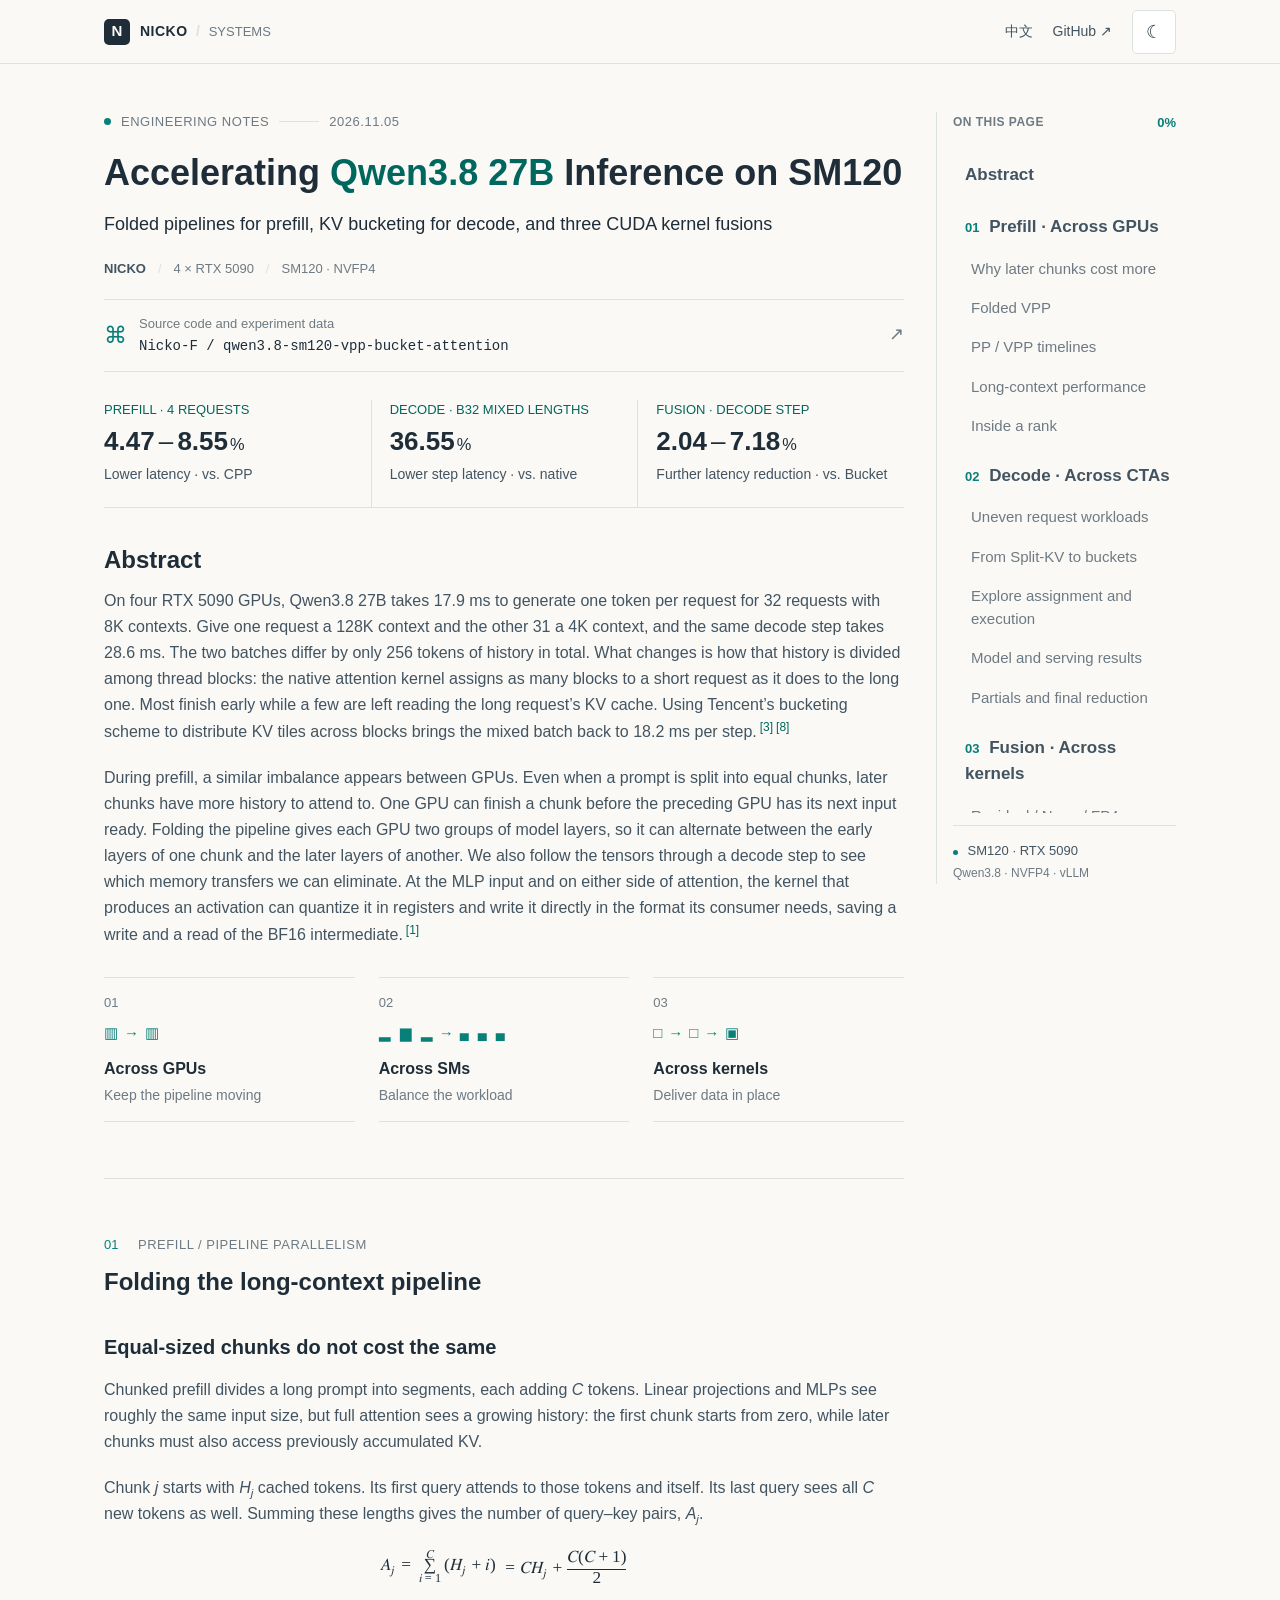
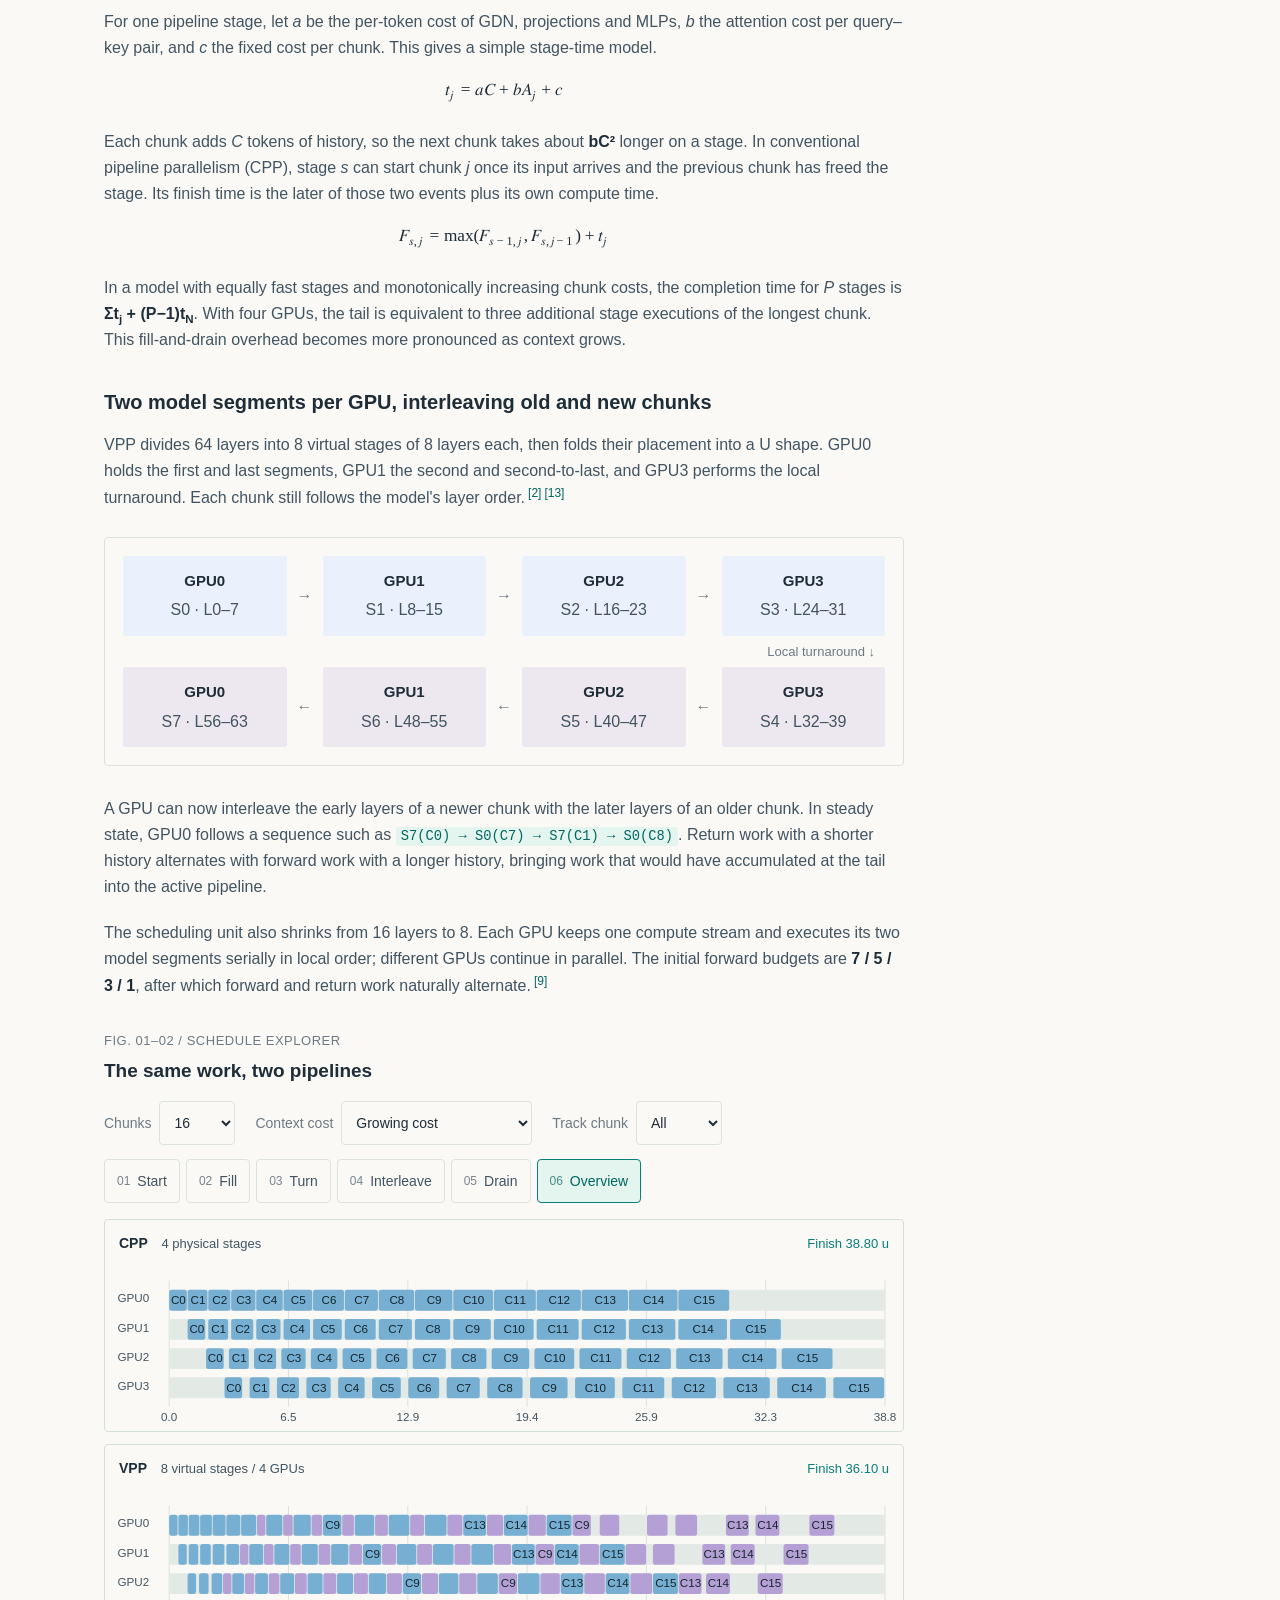
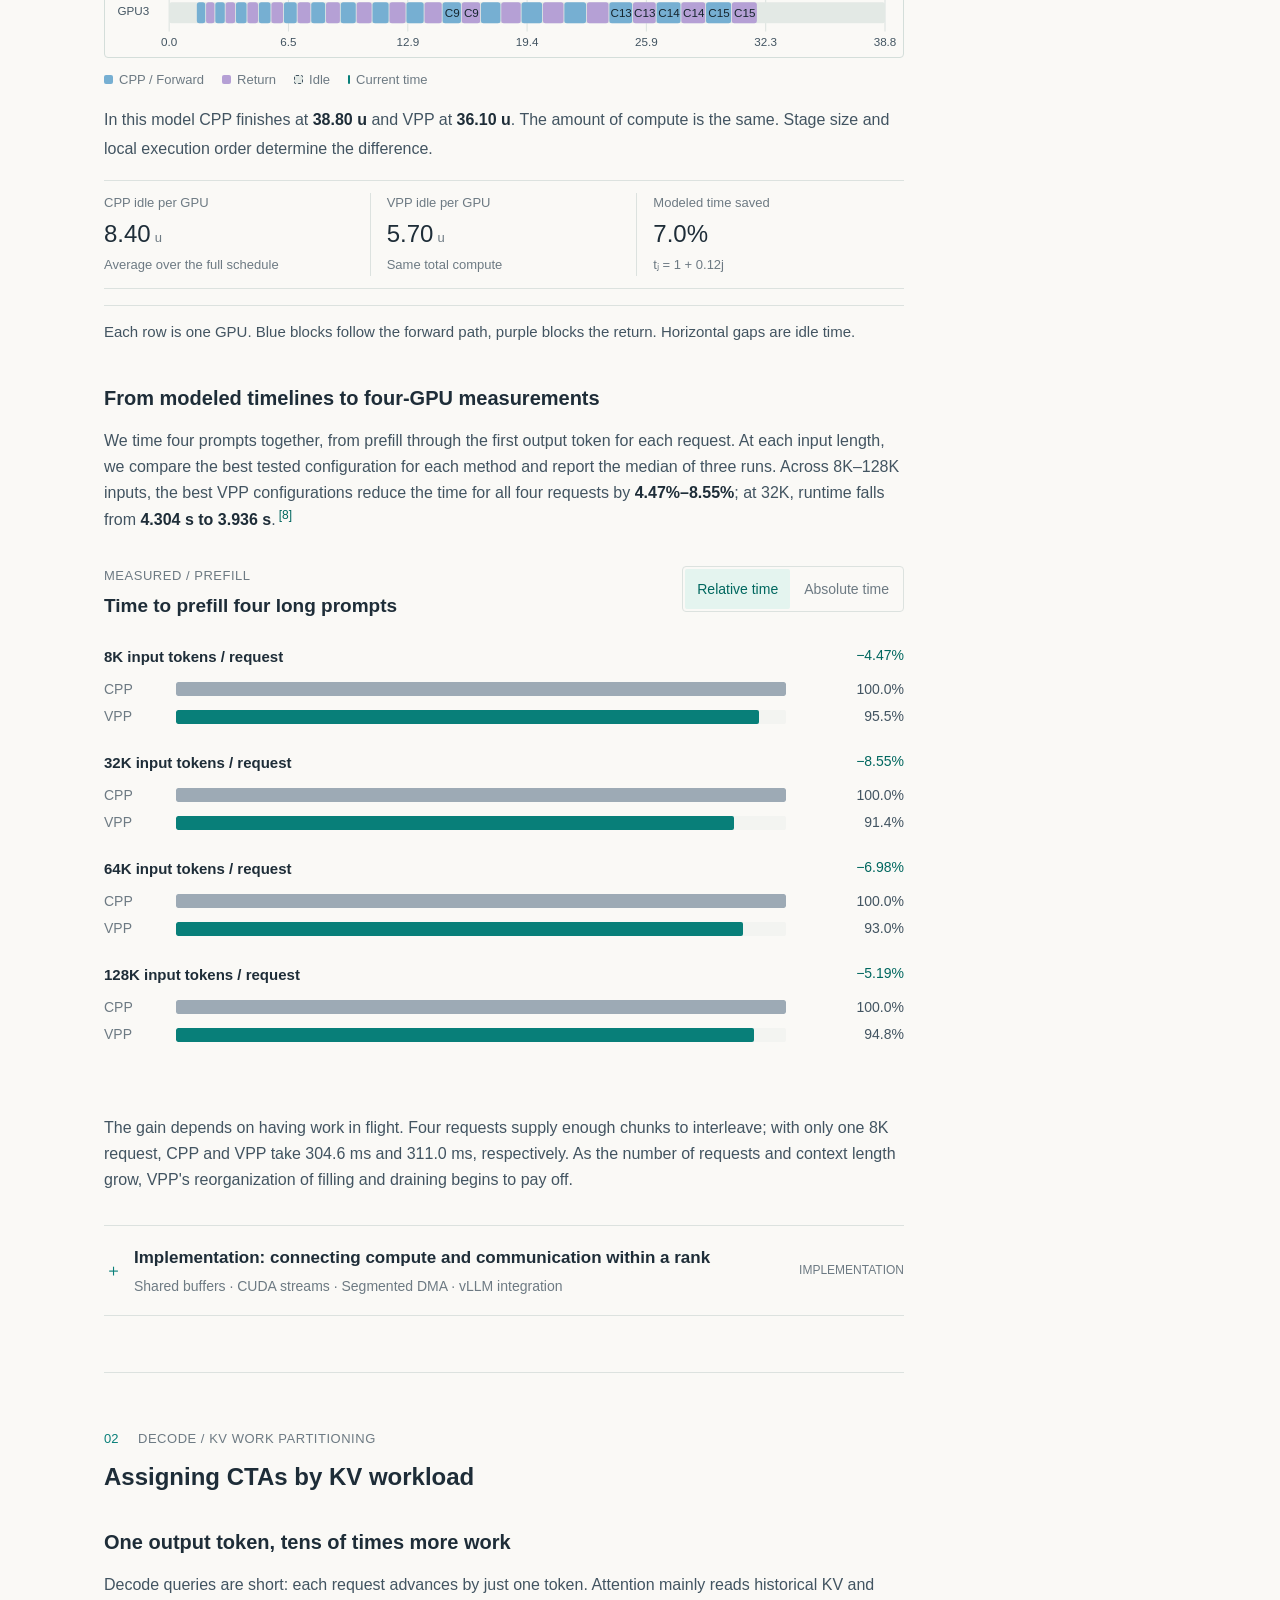
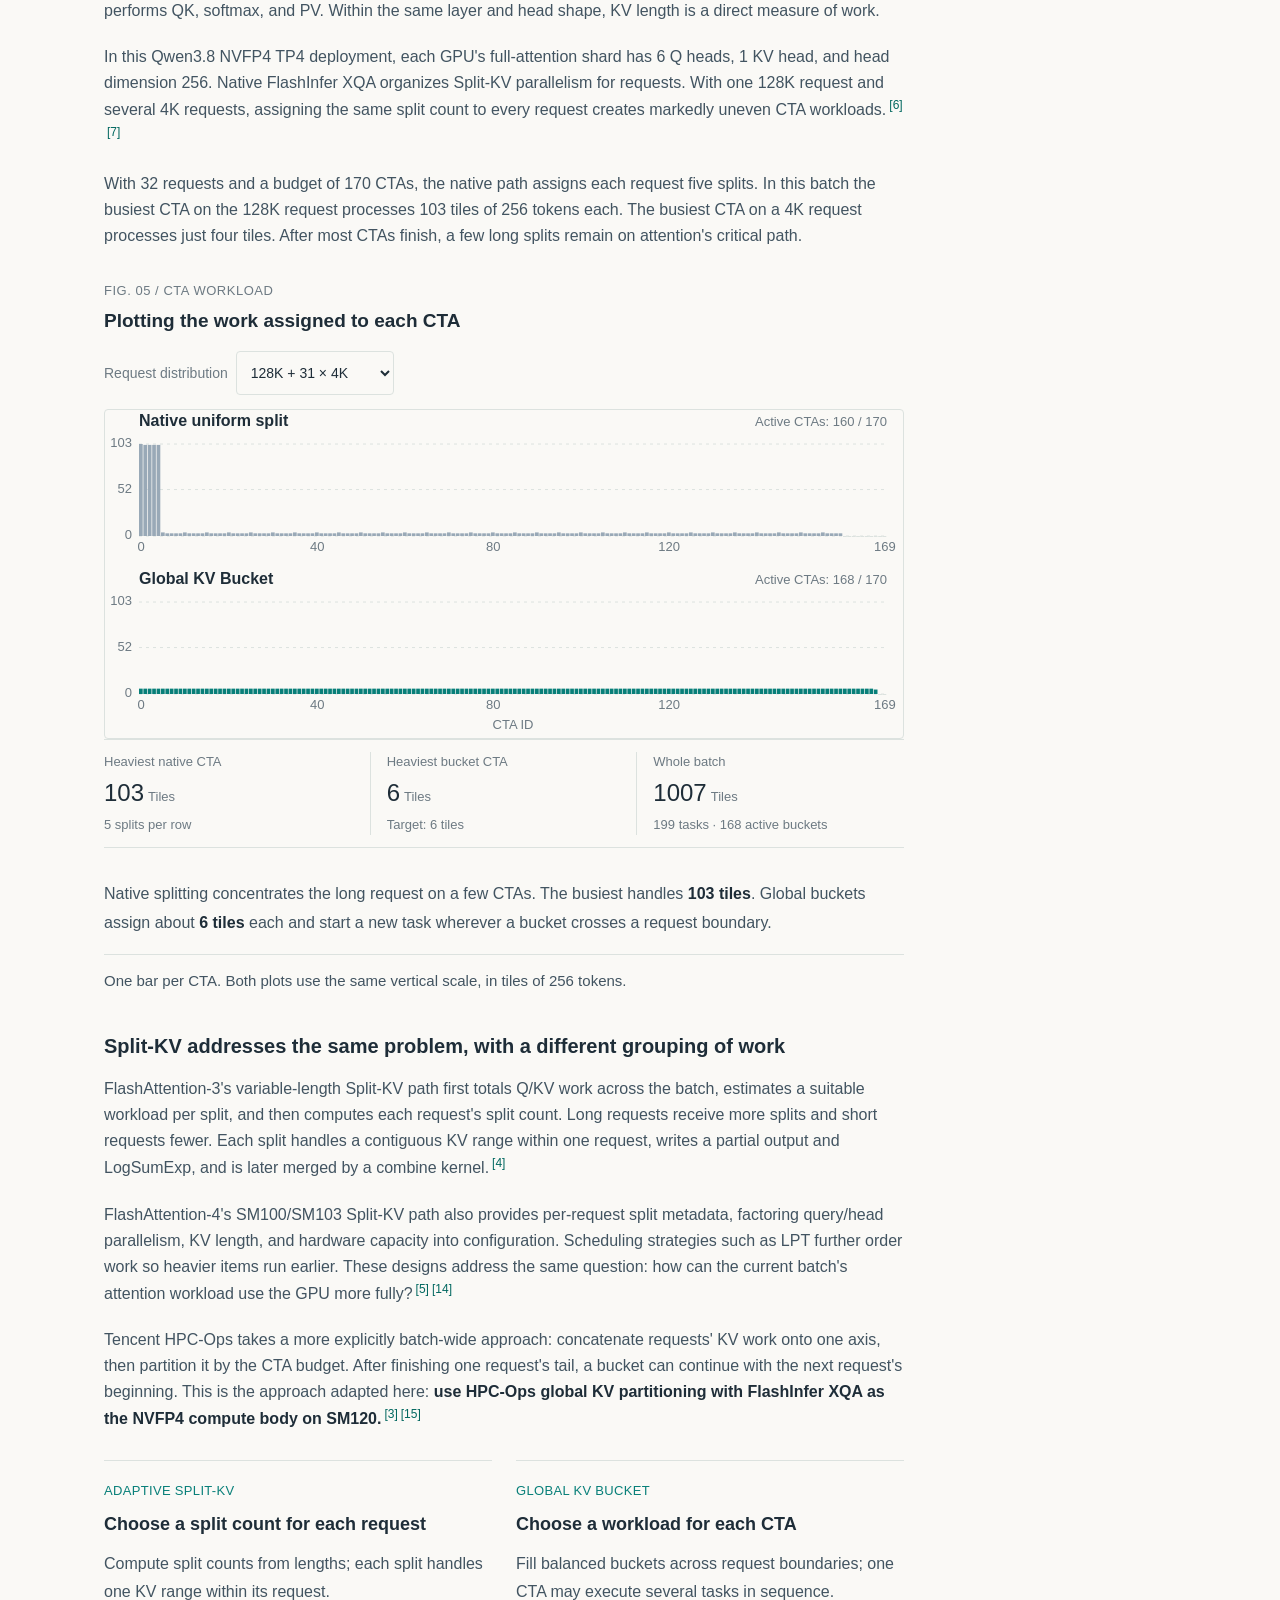
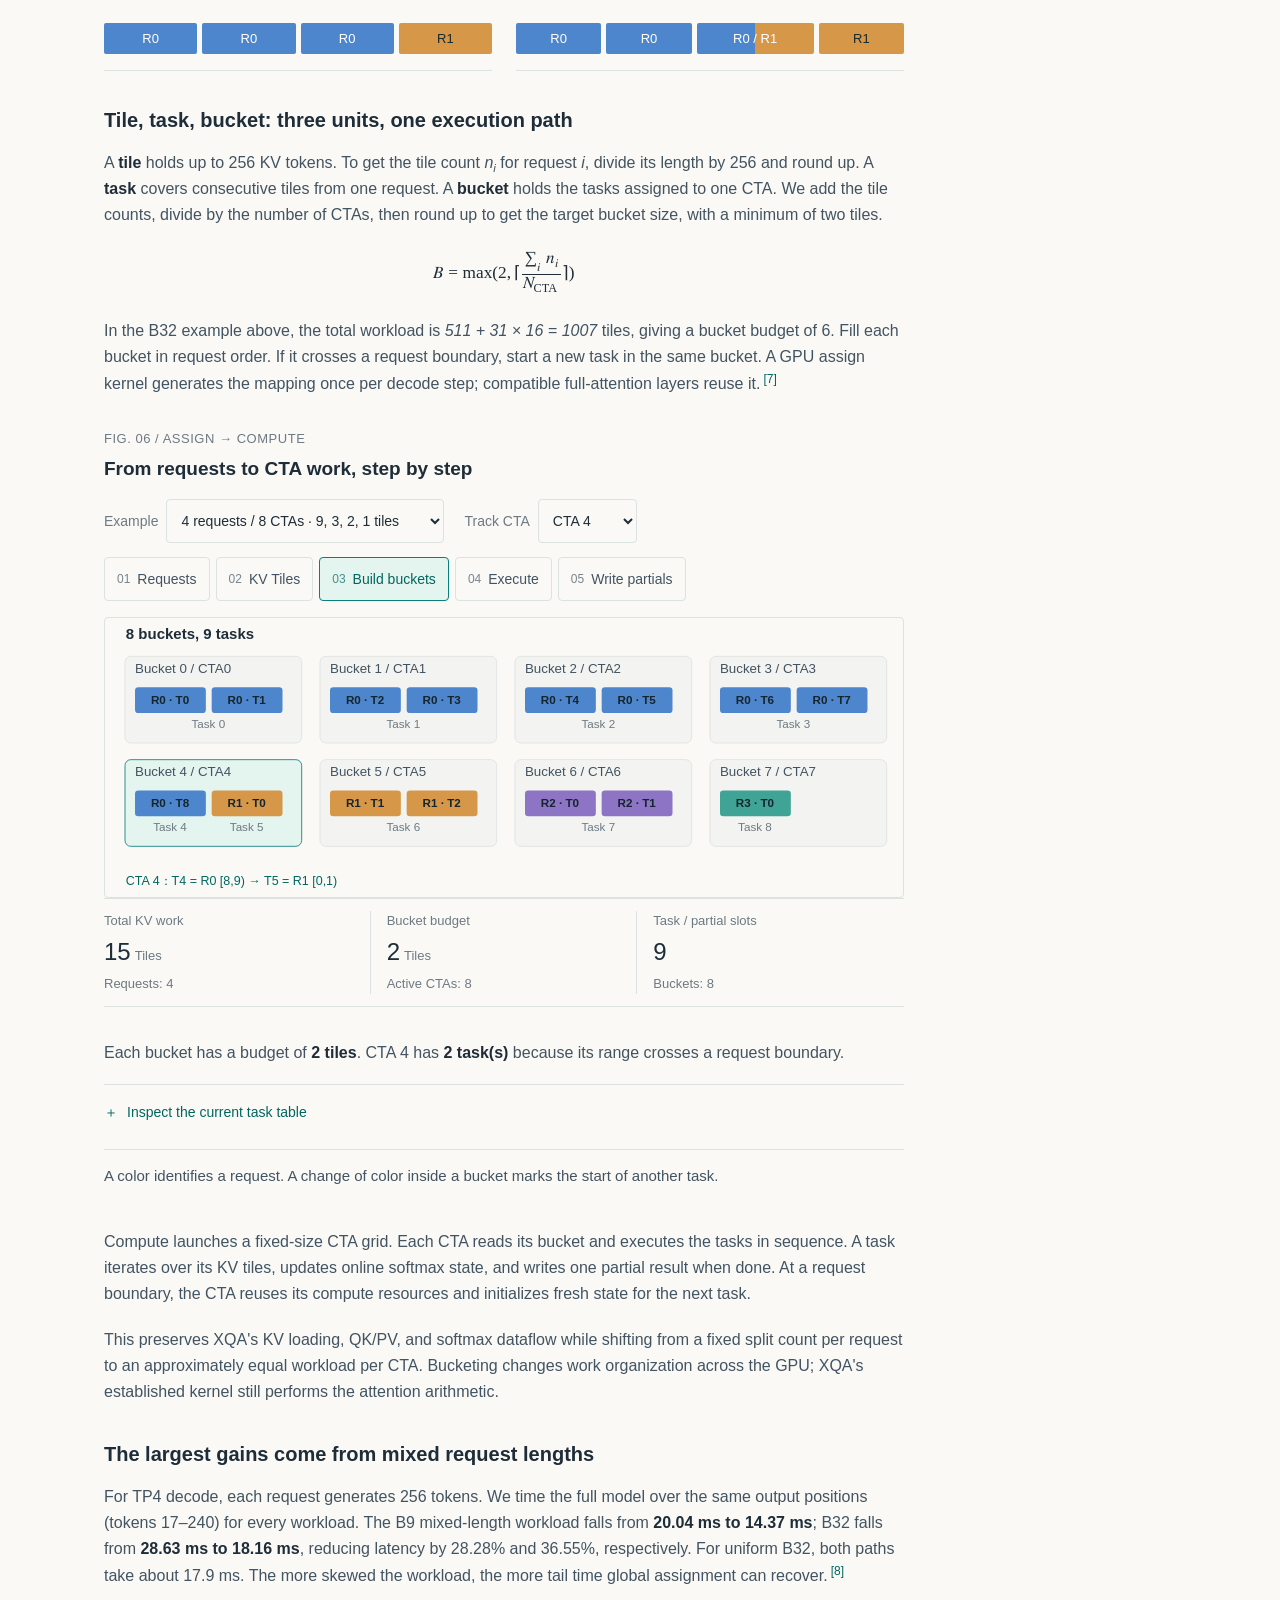
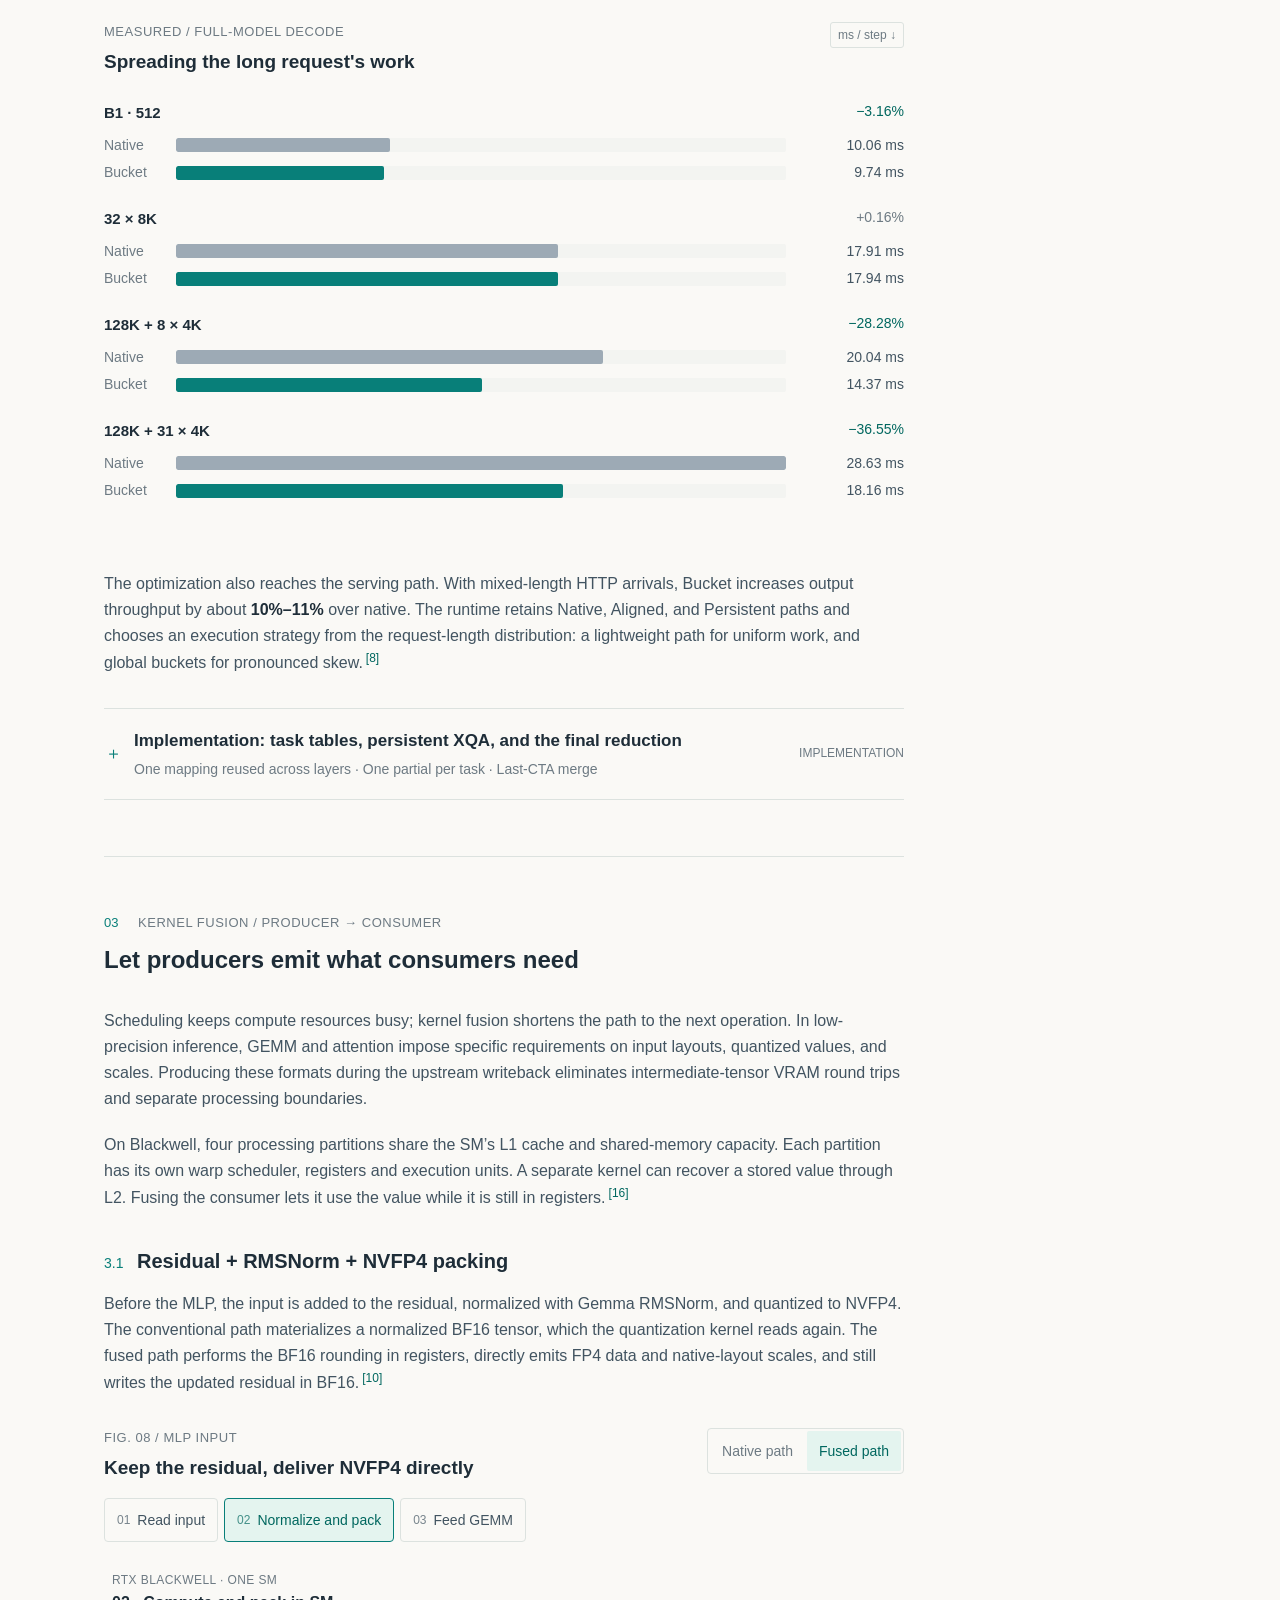
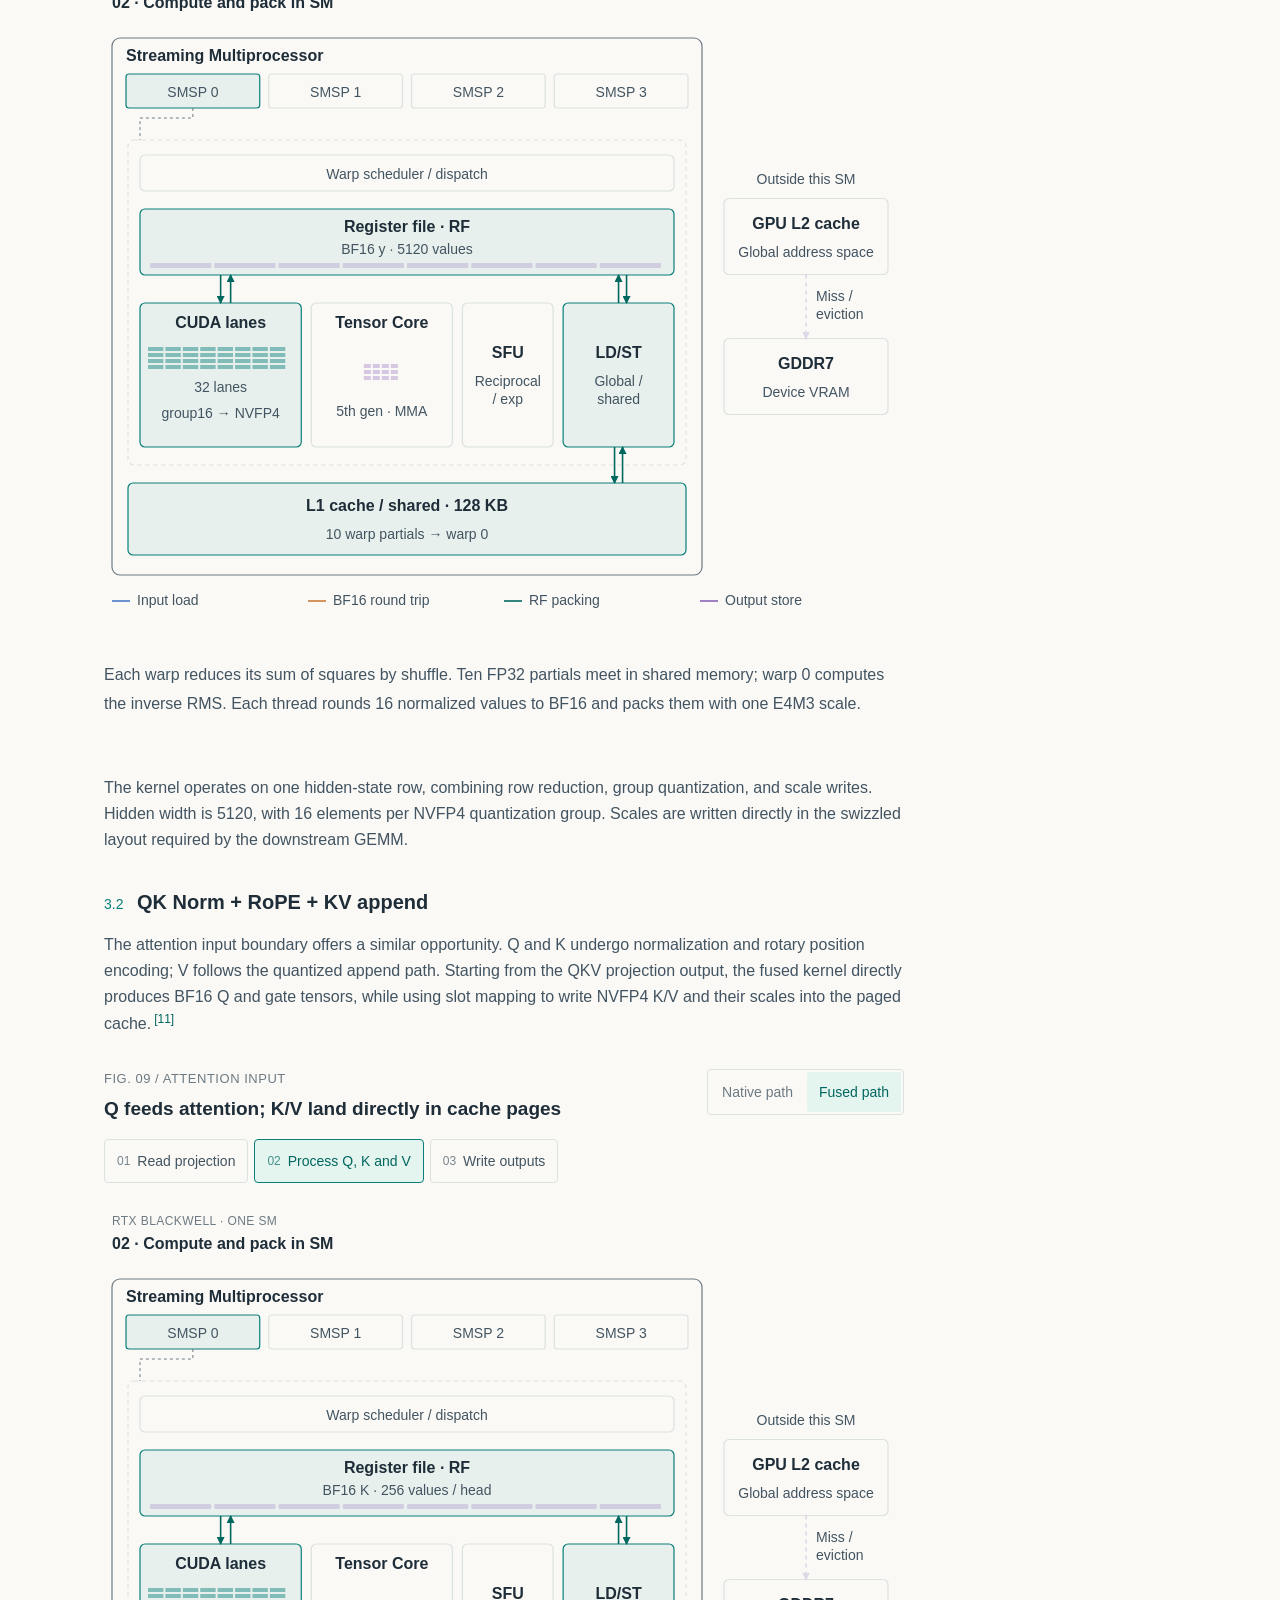
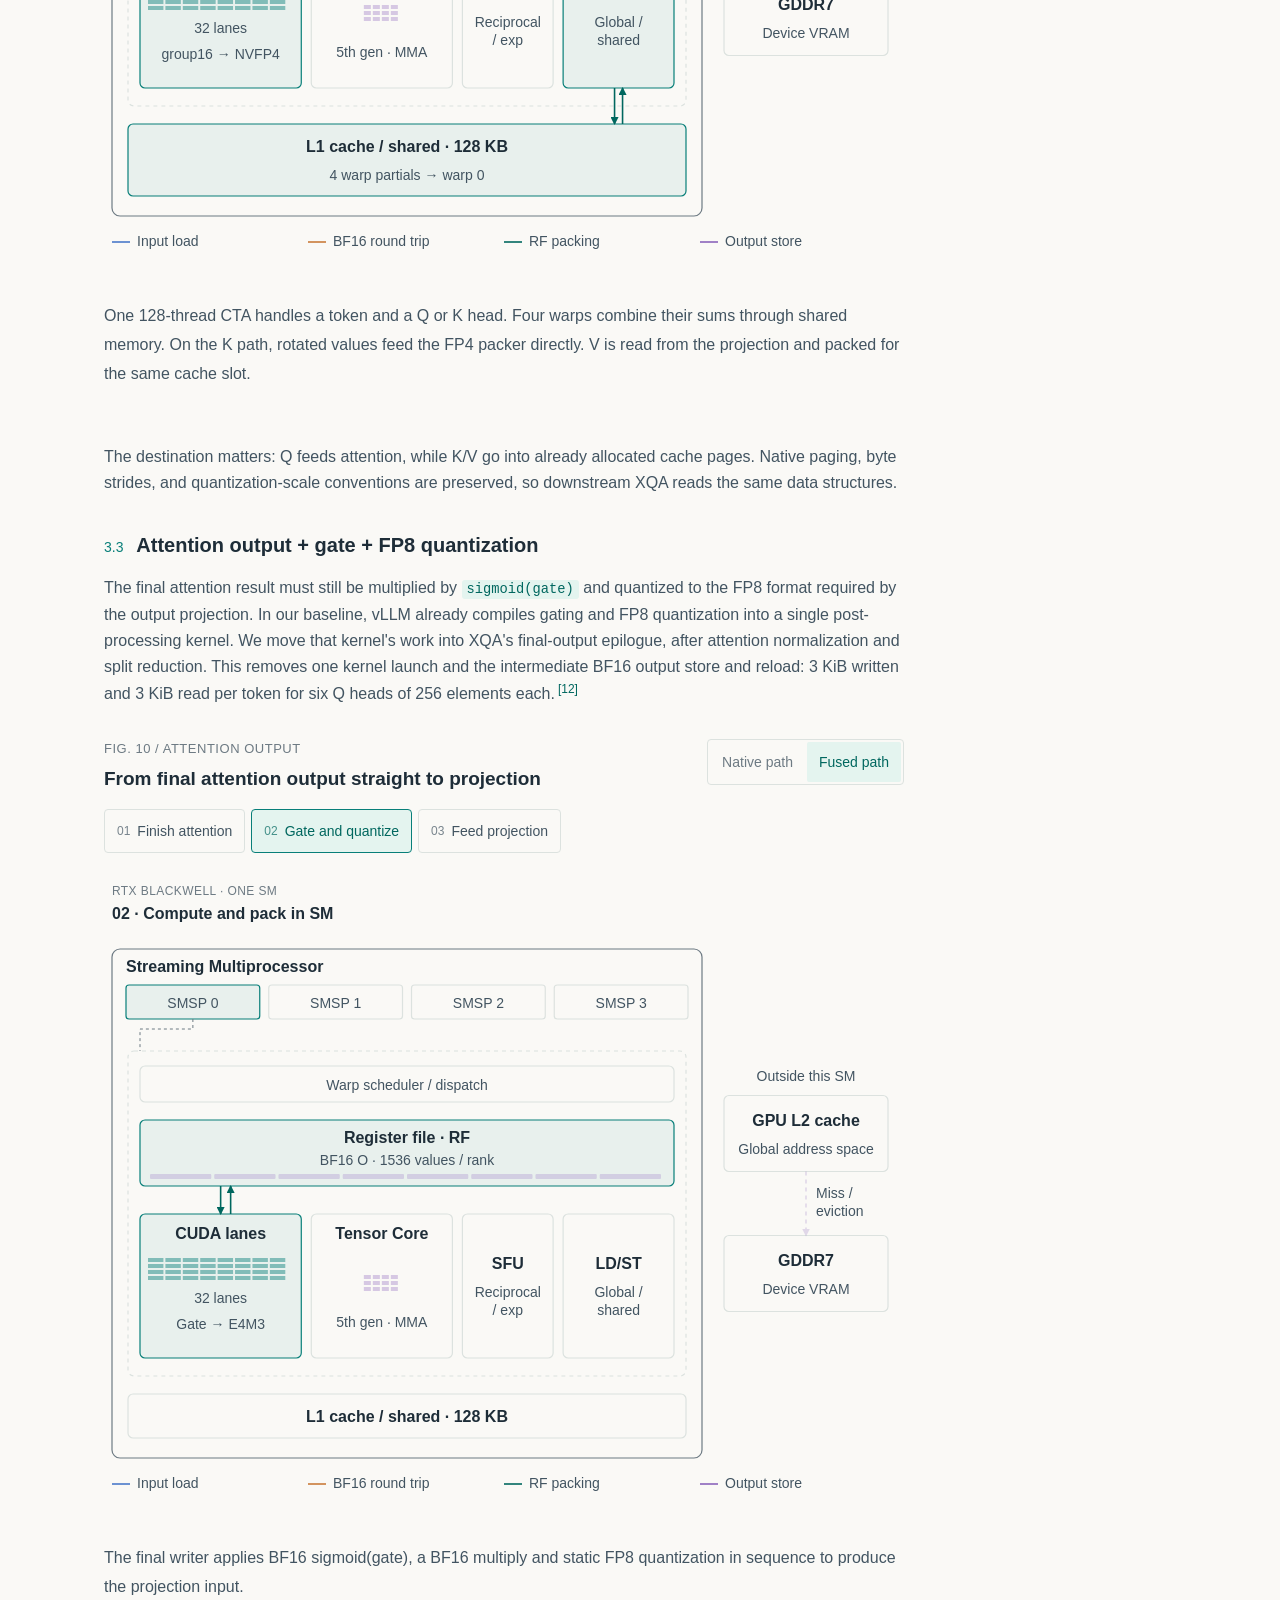
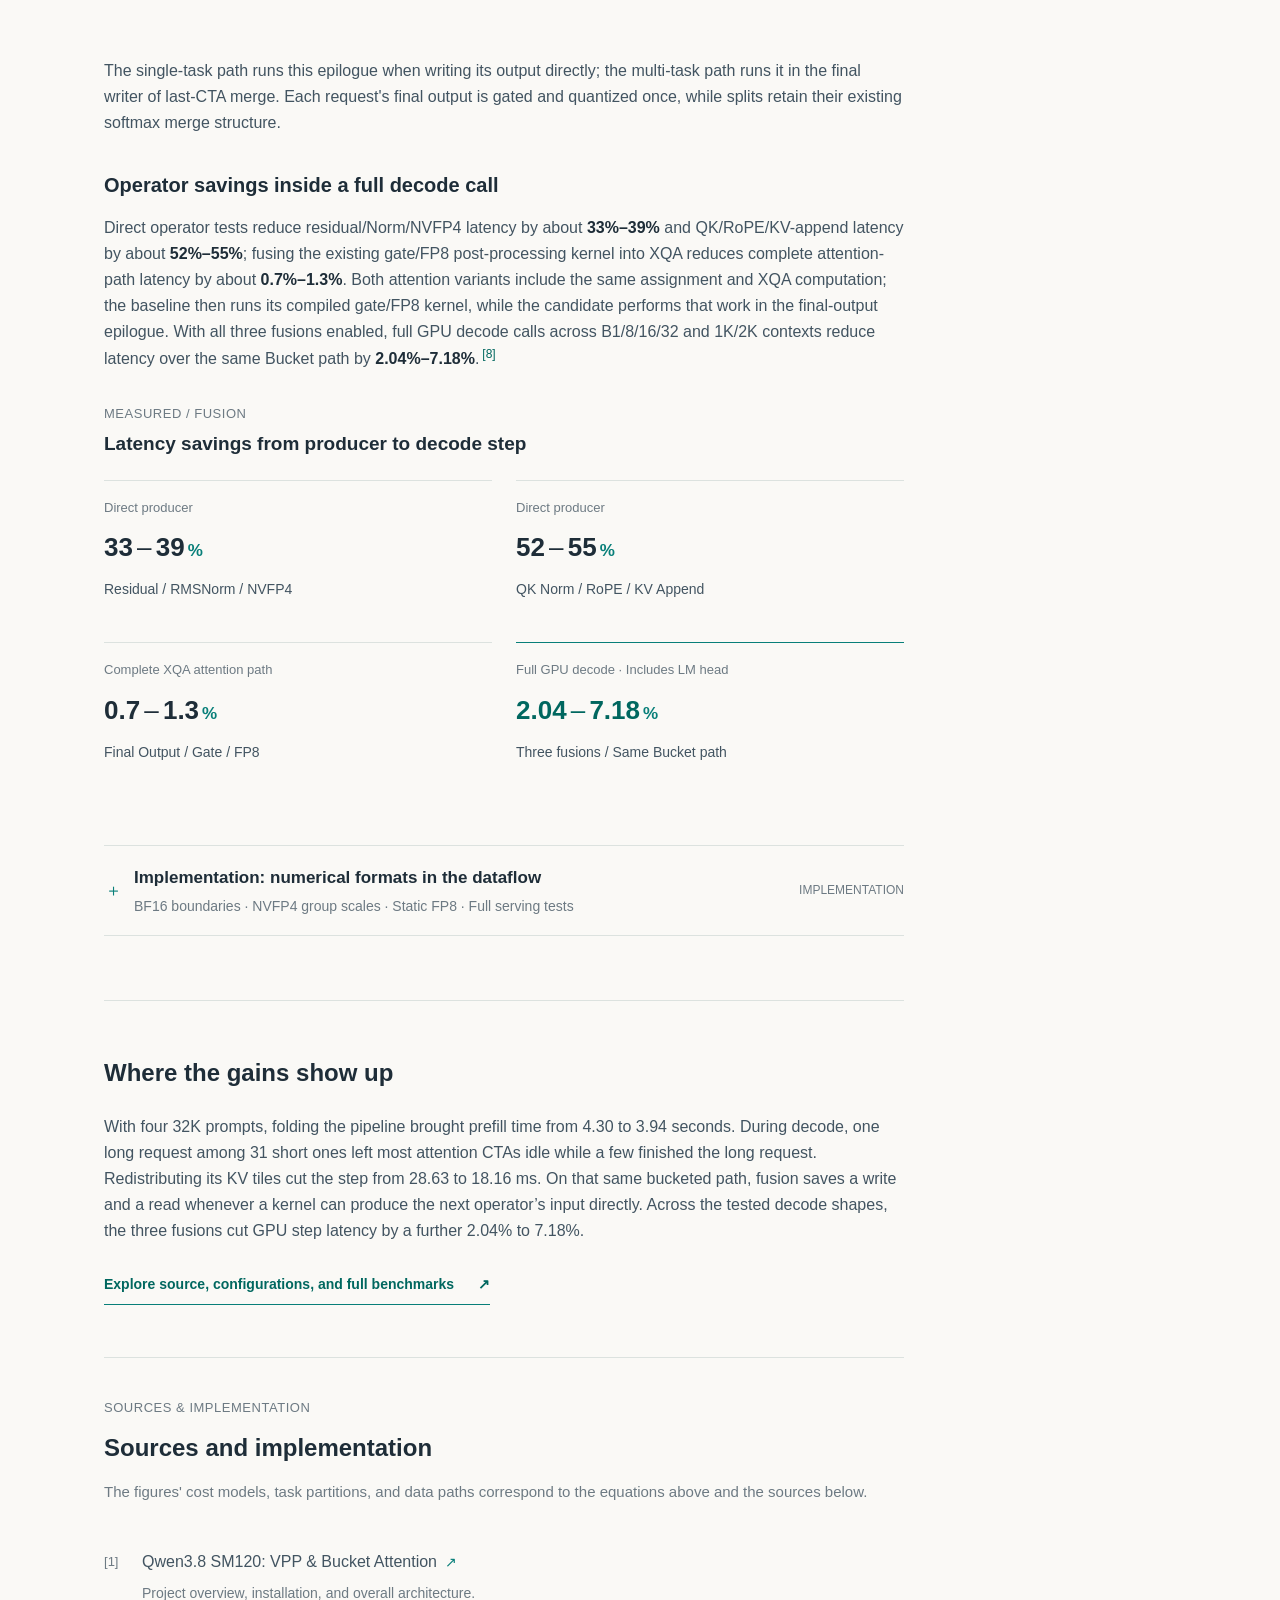
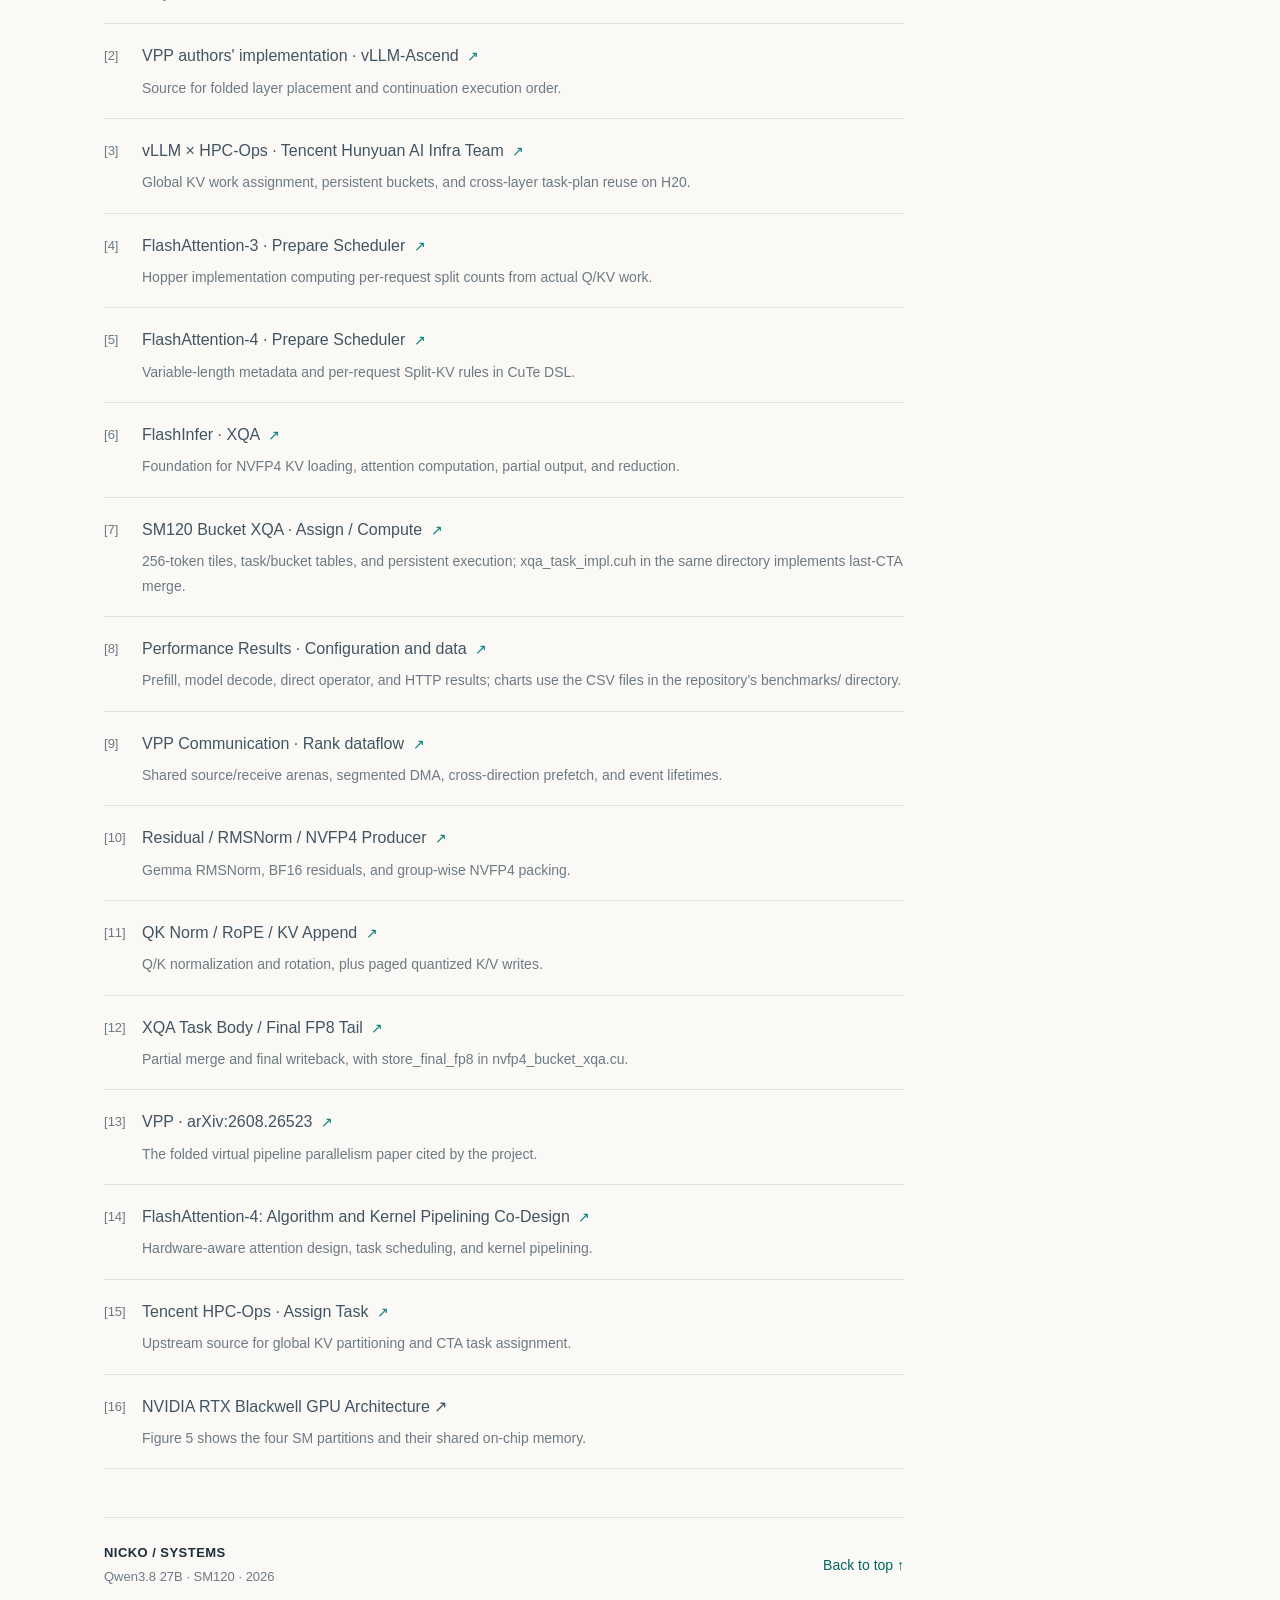
==== commit 334992e6: "docs: clarify attention epilogue fusion and timing scope" ====
--- a/docs/blog/index.html
+++ b/docs/blog/index.html
@@ -3246,11 +3246,11 @@
     <div class="prose" id="fusion-front"><h3><span class="sub-index">3.2</span> QK Norm + RoPE + KV append</h3><p>The attention input boundary offers a similar opportunity. Q and K undergo normalization and rotary position encoding; V follows the quantized append path. Starting from the QKV projection output, the fused kernel directly produces BF16 Q and gate tensors, while using slot mapping to write NVFP4 K/V and their scales into the paged cache.<a class="ref" href="#ref-11">[11]</a></p></div>
     <figure class="interactive fusion-widget" id="front-widget" data-kind="front"><div class="figure-header"><div><div class="figure-kicker">FIG. 09 / ATTENTION INPUT</div><h4>Q feeds attention; K/V land directly in cache pages</h4></div><div class="segmented fusion-mode" role="group" aria-label="Choose a QK fusion path"><button data-mode="before" aria-pressed="false">Native path</button><button data-mode="after" aria-pressed="true">Fused path</button></div></div><div class="stepper fusion-steps" role="group" aria-label="Select a QK dataflow phase"></div><div class="sm-architecture"></div><div class="figure-explanation fusion-explanation" aria-live="polite"></div></figure>
     <div class="prose"><p>The destination matters: Q feeds attention, while K/V go into already allocated cache pages. Native paging, byte strides, and quantization-scale conventions are preserved, so downstream XQA reads the same data structures.</p></div>
-    <div class="prose" id="fusion-tail"><h3><span class="sub-index">3.3</span> Attention output + gate + FP8 quantization</h3><p>The final attention result must still be multiplied by <code>sigmoid(gate)</code> and quantized to the FP8 format required by the output projection. We move this processing into the final-output epilogue: after attention normalization and split reduction, it applies the gate and packs FP8 directly.<a class="ref" href="#ref-12">[12]</a></p></div>
+    <div class="prose" id="fusion-tail"><h3><span class="sub-index">3.3</span> Attention output + gate + FP8 quantization</h3><p>The final attention result must still be multiplied by <code>sigmoid(gate)</code> and quantized to the FP8 format required by the output projection. In our baseline, vLLM already compiles gating and FP8 quantization into a single post-processing kernel. We move that kernel's work into XQA's final-output epilogue, after attention normalization and split reduction. This removes one kernel launch and the intermediate BF16 output store and reload: 3 KiB written and 3 KiB read per token for six Q heads of 256 elements each.<a class="ref" href="#ref-12">[12]</a></p></div>
     <figure class="interactive fusion-widget" id="tail-widget" data-kind="tail"><div class="figure-header"><div><div class="figure-kicker">FIG. 10 / ATTENTION OUTPUT</div><h4>From final attention output straight to projection</h4></div><div class="segmented fusion-mode" role="group" aria-label="Choose an attention-tail path"><button data-mode="before" aria-pressed="false">Native path</button><button data-mode="after" aria-pressed="true">Fused path</button></div></div><div class="stepper fusion-steps" role="group" aria-label="Select a tail dataflow phase"></div><div class="sm-architecture"></div><div class="figure-explanation fusion-explanation" aria-live="polite"></div></figure>
     <div class="prose"><p>The single-task path runs this epilogue when writing its output directly; the multi-task path runs it in the final writer of last-CTA merge. Each request's final output is gated and quantized once, while splits retain their existing softmax merge structure.</p></div>
-    <div class="prose" id="fusion-results"><h3>Operator savings inside a full decode call</h3><p>Direct operator tests reduce residual/Norm/NVFP4 latency by about <strong>33%–39%</strong> and QK/RoPE/KV-append latency by about <strong>52%–55%</strong>; the attention-tail gain in the complete XQA tail is about <strong>0.7%–1.3%</strong>. With all three fusions enabled, full GPU decode calls across B1/8/16/32 and 1K/2K contexts reduce latency over the same Bucket path by <strong>2.04%–7.18%</strong>.<a class="ref" href="#ref-8">[8]</a></p></div>
-    <figure class="data-figure"><div class="figure-header"><div><div class="figure-kicker">MEASURED / FUSION</div><h4>Latency savings from producer to decode step</h4></div></div><div class="fusion-result-grid"><div><small>Direct producer</small><strong class="metric-range">33<span class="dash">–</span>39<span class="unit">%</span></strong><span>Residual / RMSNorm / NVFP4</span></div><div><small>Direct producer</small><strong class="metric-range">52<span class="dash">–</span>55<span class="unit">%</span></strong><span>QK Norm / RoPE / KV Append</span></div><div><small>Complete XQA tail</small><strong class="metric-range">0.7<span class="dash">–</span>1.3<span class="unit">%</span></strong><span>Final Output / Gate / FP8</span></div><div class="result-highlight"><small>Full GPU decode · Includes LM head</small><strong class="metric-range">2.04<span class="dash">–</span>7.18<span class="unit">%</span></strong><span>Three fusions / Same Bucket path</span></div></div></figure>
+    <div class="prose" id="fusion-results"><h3>Operator savings inside a full decode call</h3><p>Direct operator tests reduce residual/Norm/NVFP4 latency by about <strong>33%–39%</strong> and QK/RoPE/KV-append latency by about <strong>52%–55%</strong>; fusing the existing gate/FP8 post-processing kernel into XQA reduces complete attention-path latency by about <strong>0.7%–1.3%</strong>. Both attention variants include the same assignment and XQA computation; the baseline then runs its compiled gate/FP8 kernel, while the candidate performs that work in the final-output epilogue. With all three fusions enabled, full GPU decode calls across B1/8/16/32 and 1K/2K contexts reduce latency over the same Bucket path by <strong>2.04%–7.18%</strong>.<a class="ref" href="#ref-8">[8]</a></p></div>
+    <figure class="data-figure"><div class="figure-header"><div><div class="figure-kicker">MEASURED / FUSION</div><h4>Latency savings from producer to decode step</h4></div></div><div class="fusion-result-grid"><div><small>Direct producer</small><strong class="metric-range">33<span class="dash">–</span>39<span class="unit">%</span></strong><span>Residual / RMSNorm / NVFP4</span></div><div><small>Direct producer</small><strong class="metric-range">52<span class="dash">–</span>55<span class="unit">%</span></strong><span>QK Norm / RoPE / KV Append</span></div><div><small>Complete XQA attention path</small><strong class="metric-range">0.7<span class="dash">–</span>1.3<span class="unit">%</span></strong><span>Final Output / Gate / FP8</span></div><div class="result-highlight"><small>Full GPU decode · Includes LM head</small><strong class="metric-range">2.04<span class="dash">–</span>7.18<span class="unit">%</span></strong><span>Three fusions / Same Bucket path</span></div></div></figure>
     <details class="deep-dive" id="fusion-implementation"><summary><span class="detail-icon">＋</span><span><strong>Implementation: numerical formats in the dataflow</strong><small>BF16 boundaries · NVFP4 group scales · Static FP8 · Full serving tests</small></span><span class="detail-badge">IMPLEMENTATION</span></summary><div class="details-body">
       <div class="prose"><h3>The consumer's format defines the fusion interface</h3><p>All three kernels preserve their existing consumers' input contracts. NormPack emits NVFP4 data and swizzled scales; Front emits BF16 Q, BF16 gate, and paged NVFP4 K/V; Tail emits E4M3 FP8 with a static scale. Key normalization and softmax reductions use FP32, while existing BF16 rounding boundaries are preserved in registers.</p>
       <div class="code-block"><div class="code-heading">Three fusion boundaries / pseudocode</div><pre><code># ① Residual / Gemma RMSNorm / NVFP4
